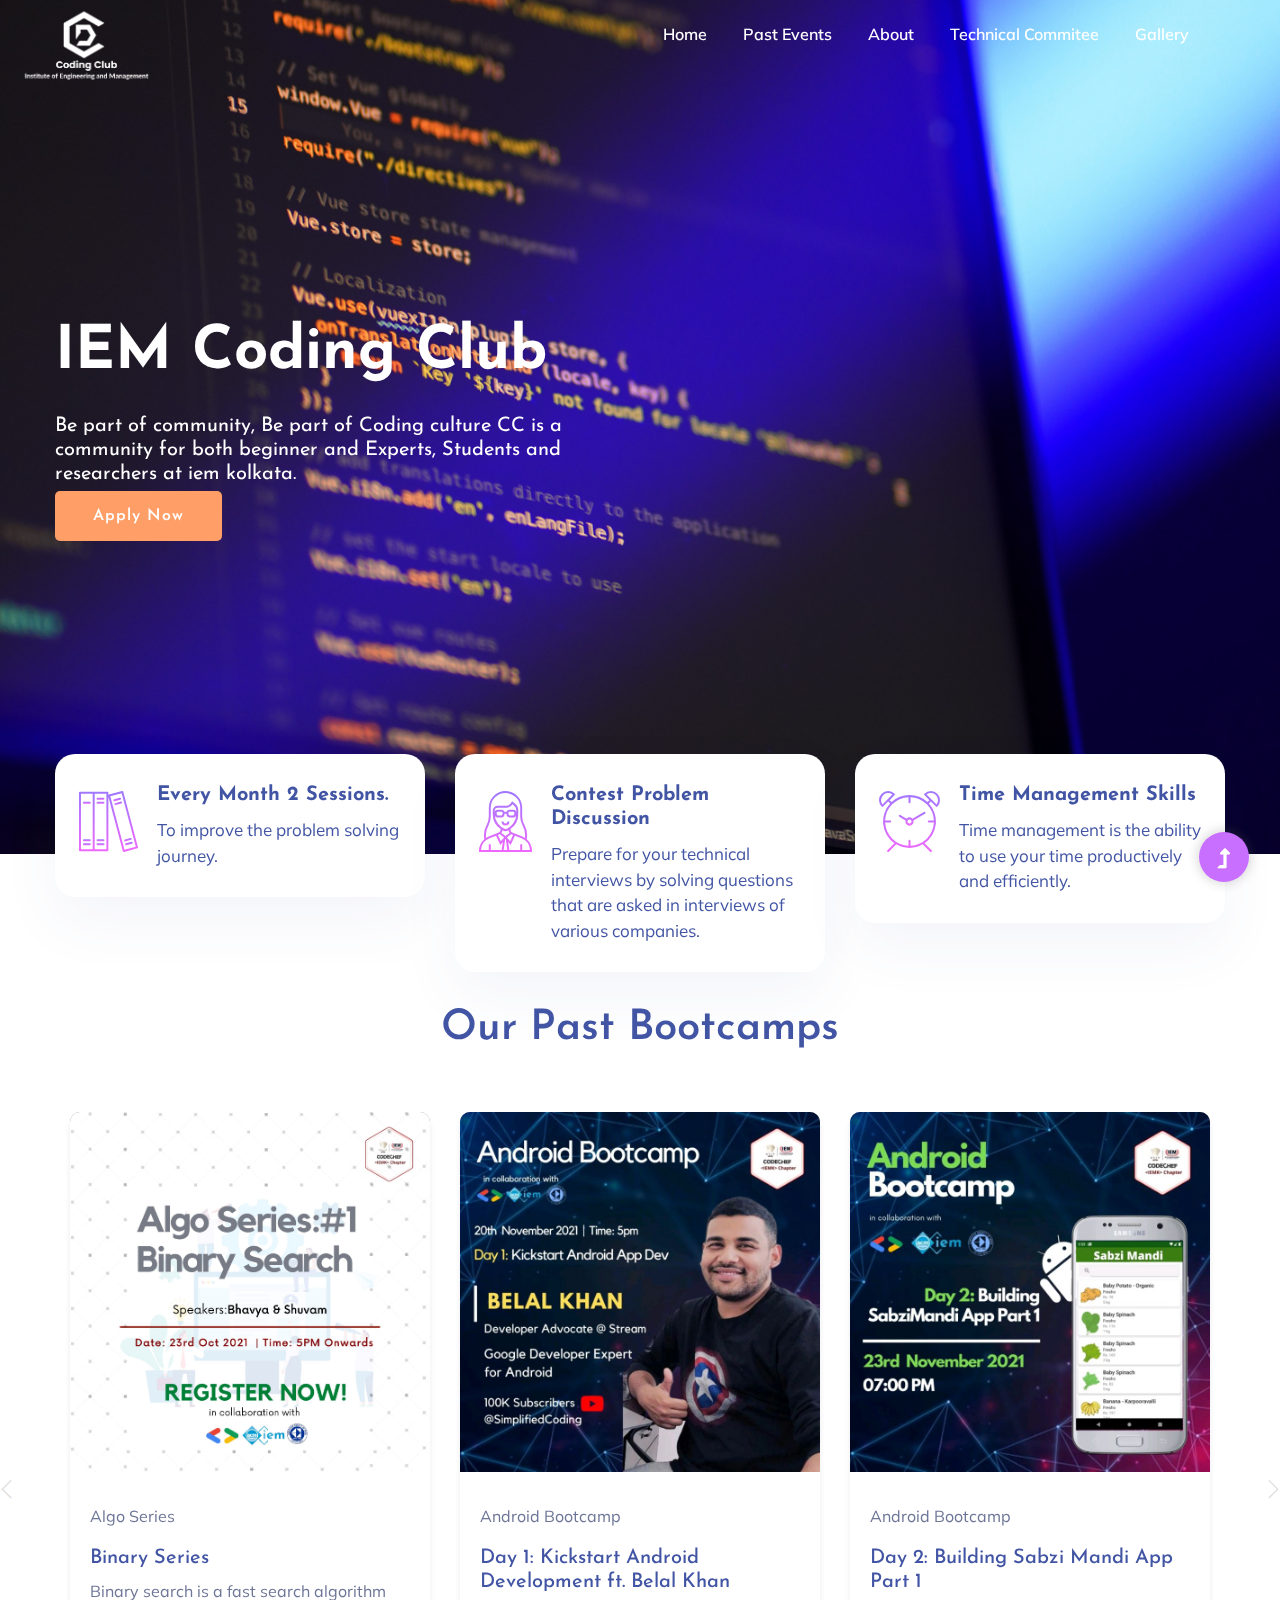
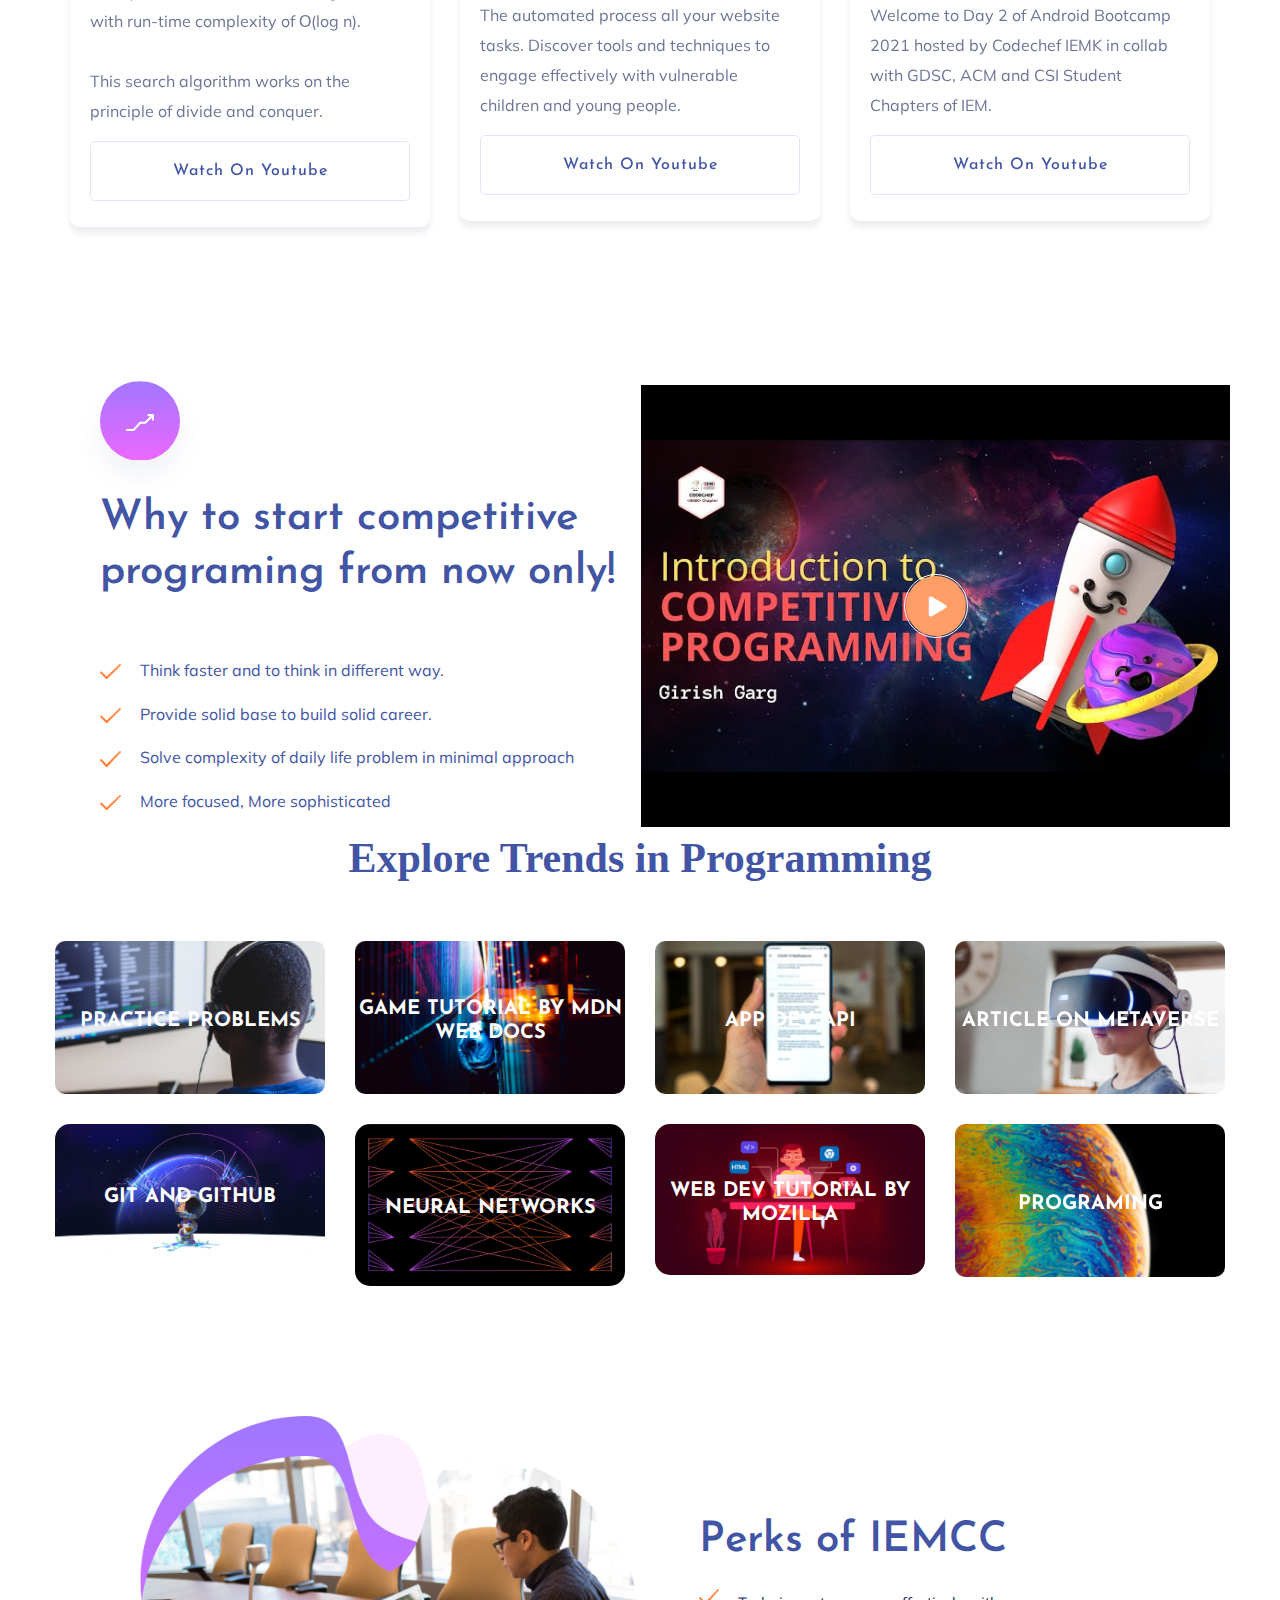
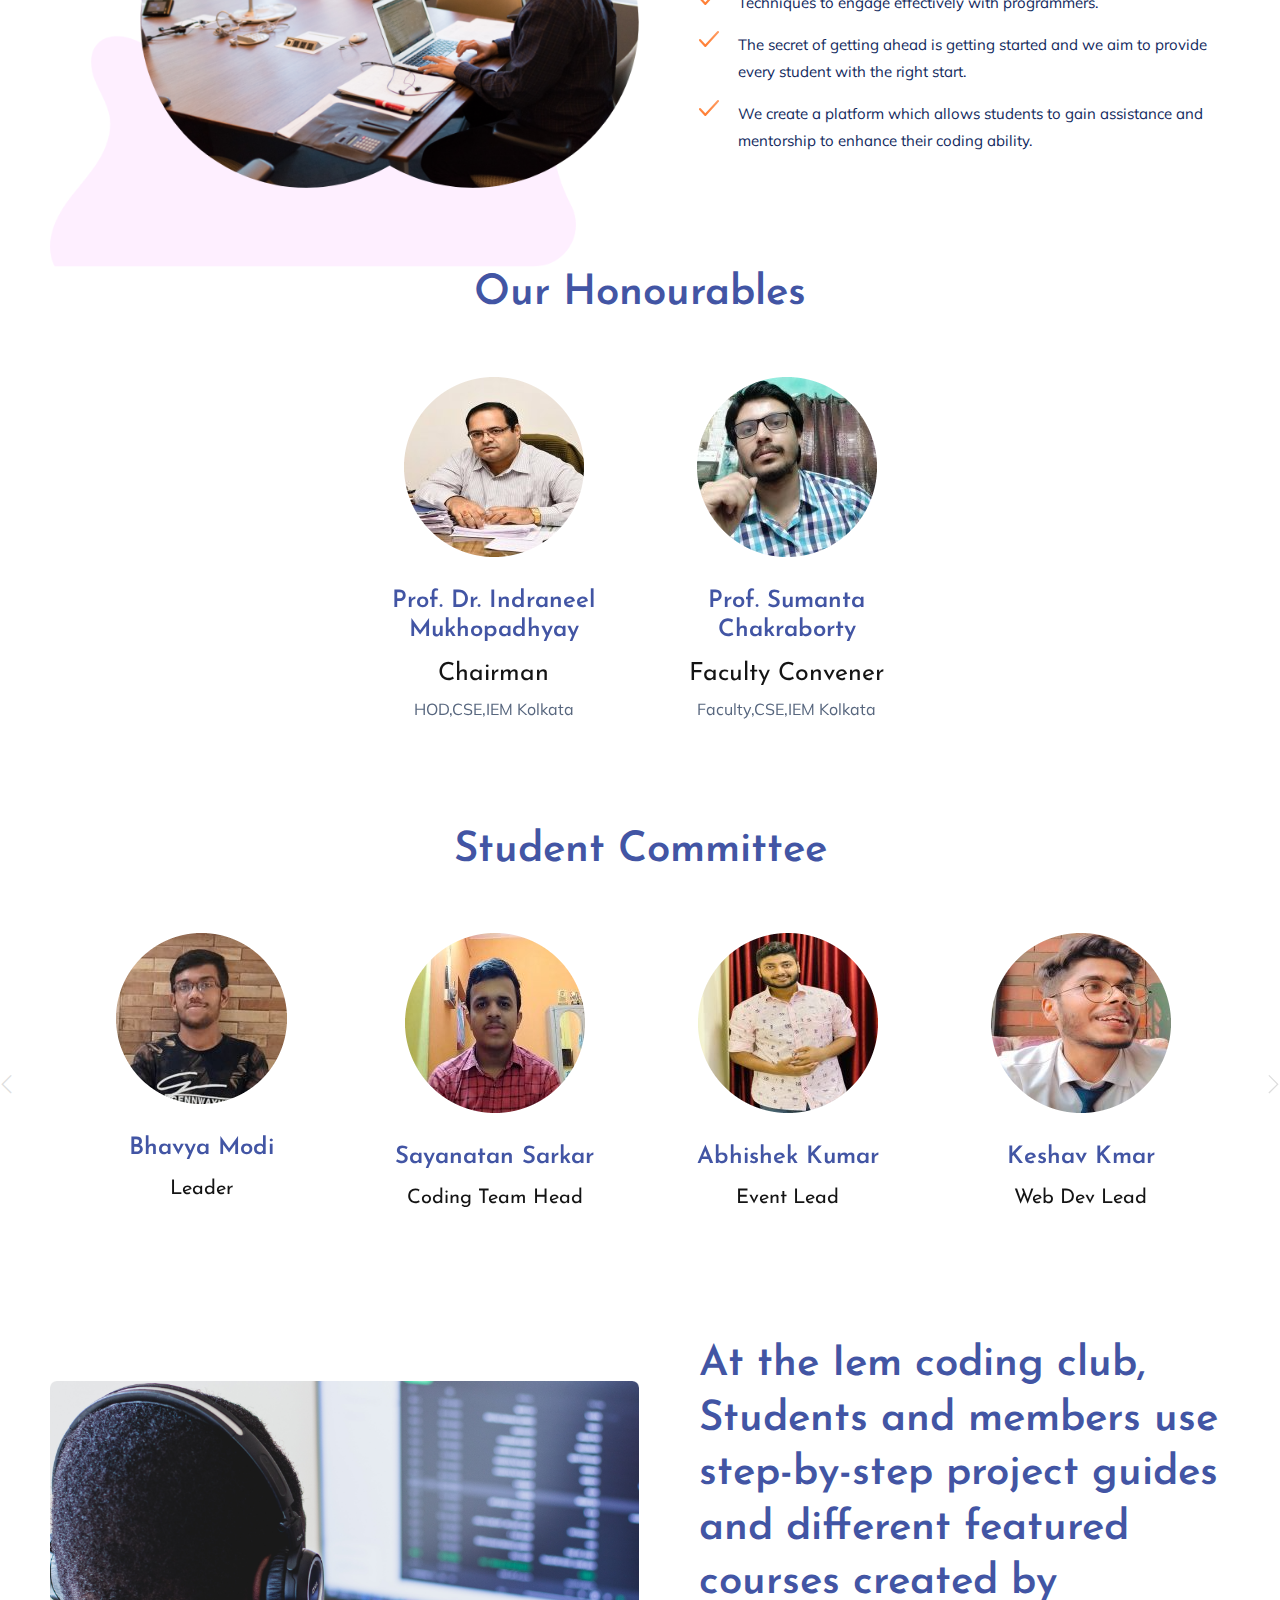
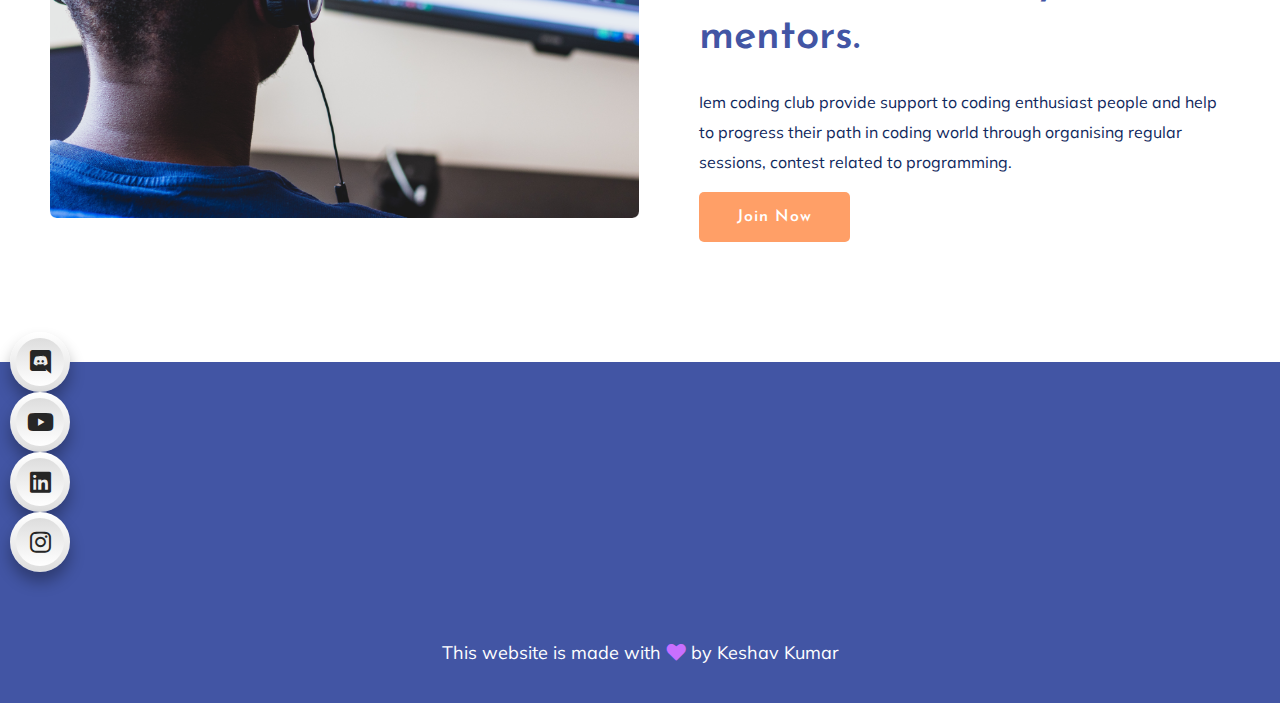
==== index.html @ 68f6d4cf "Social Media Icons added" ====
<!doctype html>
<html class="no-js" lang="zxx">

<head>
    <meta charset="utf-8">
    <meta http-equiv="x-ua-compatible" content="ie=edge">
    <title>IEM | CODING CLUB</title>
    <meta name="description" content="">
    <meta name="viewport" content="width=device-width, initial-scale=1">
    <link rel="manifest" href="site.webmanifest">
    <link rel="shortcut icon" type="image/x-icon" href="assets/img/favicon-32x32.png">

    <!-- CSS here -->
    <link rel="stylesheet" href="assets/css/bootstrap.min.css">
    <link rel="stylesheet" href="assets/css/owl.carousel.min.css">
    <link rel="stylesheet" href="assets/css/slicknav.css">
    <link rel="stylesheet" href="assets/css/flaticon.css">
    <link rel="stylesheet" href="assets/css/progressbar_barfiller.css">
    <link rel="stylesheet" href="assets/css/gijgo.css">
    <link rel="stylesheet" href="assets/css/animate.min.css">
    <link rel="stylesheet" href="assets/css/animated-headline.css">
    <link rel="stylesheet" href="assets/css/magnific-popup.css">
    <link rel="stylesheet" href="assets/css/fontawesome-all.min.css">
    <link rel="stylesheet" href="assets/css/themify-icons.css">
    <link rel="stylesheet" href="assets/css/slick.css">
    <link rel="stylesheet" href="assets/css/nice-select.css">
    <link rel="stylesheet" href="assets/css/style.css">
    <link rel="preconnect" href="https://fonts.googleapis.com">
    <link rel="preconnect" href="https://fonts.gstatic.com" crossorigin>
    <link href="https://fonts.googleapis.com/css2?family=Bungee+Spice&family=Nabla&family=Roboto:wght@300&display=swap" rel="stylesheet">
    <link rel="preconnect" href="https://fonts.googleapis.com">
<link rel="preconnect" href="https://fonts.gstatic.com" crossorigin>
<link rel="preconnect" href="https://fonts.googleapis.com">
<link rel="preconnect" href="https://fonts.gstatic.com" crossorigin>
<link href="https://fonts.googleapis.com/css2?family=Bungee+Spice&family=Nabla&family=Oswald&family=Roboto:wght@300&display=swap" rel="stylesheet">
</head>

<body>
    <!-- ? Preloader Start -->
    <div id="preloader-active">
        <div class="preloader d-flex align-items-center justify-content-center">
            <div class="preloader-inner position-relative">
                <div class="preloader-circle"></div>
                <div class="preloader-img pere-text">
                    <img src="assets/img/logo/loder.png" alt="">
                </div>
            </div>
        </div>
    </div>
    <!-- Preloader Start -->
    <header>
        <!-- Header Start -->
        <div class="header-area header-transparent" style="    box-shadow: inherit;">
            <div class="main-header ">
                <div class="header-bottom">
                    <div class="container-fluid">
                        <div class="row align-items-center" style="margin-top: -17px;">
                            <!-- Logo -->
                            <div class="col-xl-2 col-lg-2">
                                <div class="logo">
                                    <a href="index.html"><img src="assets/img/logo/logo.png" alt=""
                                            style="height: 97px;width:138px;    margin-bottom: -27px;margin-left: -30px;"></a>
                                </div>
                            </div>
                            <div class="col-xl-10 col-lg-10">
                                <div class="menu-wrapper d-flex align-items-center justify-content-end">
                                    <!-- Main-menu -->
                                    <div class="main-menu d-none d-lg-block">
                                        <nav>
                                            <ul id="navigation">
                                                <li class="active"><a href="index.html">Home</a></li>
                                                <li><a href="courses.html">Past Events</a></li>
                                                <li><a href="about.html">About</a></li>
                                                <!-- <li><a href="#">Blog</a>
                                                    <ul class="submenu">
                                                        <li><a href="blog.html">Blog</a></li>
                                                        <li><a href="blog_details.html">Blog Details</a></li>
                                                        <li><a href="elements.html">Element</a></li>
                                                    </ul>
                                                </li> -->
                                                <li><a href="technical.html">Technical Commitee</a></li>
                                                <!-- <li><a href="advisory.html">Advisory Commitee</a></li> -->
                                                <li><a href="gallery.html">Gallery</a></li>
                                                <!-- Button -->
                                                <!-- <li class="button-header margin-left "><a href="#" class="btn">Join</a></li>
                                                <li class="button-header"><a href="login.html" class="btn btn3">Log in</a></li> -->
                                            </ul>
                                        </nav>
                                    </div>
                                </div>
                            </div>
                            <!-- Mobile Menu -->
                            <div class="col-12">
                                <div class="mobile_menu d-block d-lg-none"></div>
                            </div>
                        </div>
                    </div>
                </div>
            </div>
        </div>
        <!-- Header End -->
    </header>
    <main>
        <!--? slider Area Start-->
        <section class="slider-area ">
            <div class="slider-active">
                <!-- Single Slider -->
                <div class="single-slider slider-height d-flex align-items-center">
                    <div class="container">
                        <div class="row">
                            <div class="col-xl-6 col-lg-7 col-md-12">
                                <div class="hero__caption">
                                    <h1 data-animation="fadeInLeft" data-delay="0.2s">IEM Coding Club</h1>
                                    <h2 data-animation="fadeInLeft" data-delay="0.4s" style="color: #fff; 
                                   " >Be part of community, Be part of
                                        Coding culture

                                        CC is a community for both beginner and Experts, Students and researchers at iem
                                        kolkata.
                                    </h2>
                                    <a href="https://forms.gle/X5nQVq4byyu9bVFz7" target="_blank" class="btn hero-btn"
                                        data-animation="fadeInLeft" data-delay="0.7s">Apply Now</a>
                                    <!-- <a href="#" class="btn hero-btn" data-animation="fadeInLeft" data-delay="0.7s">Become A Member</a> -->
                                </div>
                            </div>
                        </div>
                    </div>
                </div>
            </div>
        </section>
        <!-- ? services-area -->
        <div class="services-area">
            <div class="container">
                <div class="row justify-content-sm-center">
                    <div class="col-lg-4 col-md-6 col-sm-8">
                        <div class="single-services mb-30">
                            <div class="features-icon">
                                <img src="assets/img/icon/icon1.svg" alt="">
                            </div>
                            <div class="features-caption">
                                <h3>Every Month 2 Sessions. </h3>
                                <p>To improve the problem solving journey.</p>
                            </div>
                        </div>
                    </div>
                    <div class="col-lg-4 col-md-6 col-sm-8">
                        <div class="single-services mb-30">
                            <div class="features-icon">
                                <img src="assets/img/icon/icon2.svg" alt="">
                            </div>
                            <div class="features-caption">
                                <h3>Contest Problem Discussion</h3>
                                <p>Prepare for your technical interviews by solving questions that are asked in
                                    interviews of various companies.</p>
                            </div>
                        </div>
                    </div>
                    <div class="col-lg-4 col-md-6 col-sm-8">
                        <div class="single-services mb-30">
                            <div class="features-icon">
                                <img src="assets/img/icon/icon3.svg" alt="">
                            </div>
                            <div class="features-caption">
                                <h3>Time Management Skills</h3>
                                <p>Time management is the ability to use your time productively and efficiently.</p>
                            </div>
                        </div>
                    </div>
                </div>
            </div>
        </div>
        <!-- Courses area start -->
        <div class="courses-area section-padding40 fix">
            <div class="container">
                <div class="row justify-content-center">
                    <div class="col-xl-7 col-lg-8">
                        <div class="section-tittle text-center mb-55">
                            <h2>Our Past Bootcamps </h2>
                        </div>
                    </div>
                </div>
                <div class="courses-actives">
                    <!-- Single -->
                    <div class="properties pb-20">
                        <div class="properties__card">
                            <div class="properties__img overlay1">
                                <a href="#"><img src="assets/img/Events/algo_series.jpeg" alt=""></a>
                            </div>
                            <div class="properties__caption">
                                <p>Algo Series</p>
                                <h3><a href="#" target="_blank">Binary Series</a></h3>
                                <p>Binary search is a fast search algorithm with run-time complexity of Ο(log n).<br> <br>This search algorithm works on the principle of divide and conquer.

                                </p>

                                <a href="https://youtu.be/dYOkItV_ARM" class="border-btn border-btn2">Watch on
                                    Youtube</a>
                            </div>

                        </div>
                    </div>
                    <!-- Single -->
                    <!-- Single -->
                    <div class="properties pb-20">
                        <div class="properties__card">
                            <div class="properties__img overlay1">
                                <a href="#"><img src="assets/img/Events/day_1.jpg" alt=""></a>
                            </div>
                            <div class="properties__caption">
                                <p>Android Bootcamp</p>
                                <h3><a href="">Day 1: Kickstart Android Development ft. Belal Khan </a></h3>
                                <p>The automated process all your website tasks. Discover tools and techniques to engage
                                    effectively with vulnerable children and young people.
                                </p>

                                <a href="https://youtu.be/ncp1Ov2GCYY" target="_blank"
                                    class="border-btn border-btn2">Watch On
                                    Youtube</a>
                            </div>
                        </div>
                    </div>
                    <!-- Single -->
                    <!-- Single -->
                    <div class="properties pb-20">
                        <div class="properties__card">
                            <div class="properties__img overlay1">
                                <a href="#"><img src="assets/img/Events/day_2.jpg" alt=""></a>
                            </div>
                            <div class="properties__caption">
                                <p>Android Bootcamp</p>
                                <h3><a href="#">Day 2: Building Sabzi Mandi App Part 1 </a></h3>
                                <p>Welcome to Day 2 of Android Bootcamp 2021 hosted by Codechef IEMK in collab with GDSC, ACM and CSI Student Chapters of IEM.

                                    

                                </p>

                                <a href="https://www.youtube.com/watch?v=4cVe_IvqbXU" target="_blank"
                                    class="border-btn border-btn2">Watch On Youtube</a>
                            </div>

                        </div>
                    </div>
                    <!-- Single -->
                    <!-- Single -->
                    <div class="properties pb-20">
                        <div class="properties__card">
                            <div class="properties__img overlay1">
                                <a href="#"><img src="assets/img/Events/day_3.jpg" alt=""></a>
                            </div>
                            <div class="properties__caption">
                                <p>Android Bootcamp</p>
                                <h3><a href="#">Day 3: Building Sabzi Mandi App Part 2 </a></h3>
                                <p>

                                    On Day-3 We will be adding a RecyclerView to our SabziMandi app. Thereafter, we
                                    learn about MVVM architecture and implement it in the project.

                                </p>

                                <a href="https://www.youtube.com/watch?v=yC6lTv2Unj0" target="_blank"
                                    class="border-btn border-btn2">Watch On Youtube</a>
                            </div>

                        </div>
                    </div>
                    <div class="properties pb-20">
                        <div class="properties__card">
                            <div class="properties__img overlay1">
                                <a href="#"><img src="assets/img/Events/day_4.jpg" alt=""></a>
                            </div>
                            <div class="properties__caption">
                                <p>Android Bootcamp</p>
                                <h3><a href="#">Day 4: Adding voice assistant to the app faster than a pizza is
                                        delivered </a></h3>

                                <p> The session was hosted by Girish Garg where he
                                    demonstrated us on how to add voice assistant to the Sabzi Mandi App faster than a
                                    pizza can be delivered.

                                </p>

                                <a href="https://www.youtube.com/watch?v=Smlq15KSKtc" target="_blank"
                                    class="border-btn border-btn2">Watch On Youtube</a>
                            </div>

                        </div>
                    </div>
                    <div class="properties pb-20">
                        <div class="properties__card">
                            <div class="properties__img overlay1">
                                <a href="#"><img src="assets/img/Events/day_5.jpg" alt=""></a>
                            </div>
                            <div class="properties__caption">
                                <p>Android Bootcamp</p>
                                <h3><a href="#">Day 5: Introduction to Flutter ft. Aditya Thakur</a></h3>

                                <p>On this very final day (Day 5) of the week-long bootcamp, we were pleased to have
                                    among us Mr. Aditya Thakur, who is a 𝗙𝗹𝘂𝘁𝘁𝗲𝗿 𝗗𝗲𝘃𝗲𝗹𝗼𝗽𝗲𝗿 with the
                                    experience in building Cross-Platform Applications.

                                </p>

                                <a href="https://www.youtube.com/watch?v=K9iMrwOu5HI" target="_blank"
                                    class="border-btn border-btn2">Watch On Youtube</a>
                            </div>

                        </div>
                    </div>

                    <div class="properties pb-20">
                        <div class="properties__card">
                            <div class="properties__img overlay1">
                                <a href="#"><img src="assets/img/Events/guide_to_placement.jpeg" alt=""></a>
                            </div>
                            <div class="properties__caption">
                                <p>Placement Boost</p>
                                <h3><a href="#">Guide to Placements EP:01 | Soumik Nandi, SDE @ Amazon</a></h3>

                                <p>Witness our very own senior, Soumik Nandi, Amazon SDE, IEM alumni 2021, provide you
                                    guidance regarding your placements.

                                </p>

                                <a href="https://www.youtube.com/watch?v=660J3_1bCfI&list=PLfU7TGsEr7Jmw4MBrGw6RA5FZRq1U3vMq"
                                    target="_blank" class="border-btn border-btn2">Watch On Youtube</a>
                            </div>

                        </div>
                    </div>

                    <div class="properties pb-20">
                        <div class="properties__card">
                            <div class="properties__img overlay1">
                                <a href="#"><img src="assets/img/Events/ds_series.jpg" alt=""></a>
                            </div>
                            <div class="properties__caption">
                                <p>Data Structure</p>
                                <h3><a href="#">DS Series #1: LINKED LIST</a></h3>

                                <p>CodeChef IEMK presents to you the first session on Introduction to Linked Lists by
                                    Sayantan Sarkar which was hosted on 13th of November,2021 .

                                </p>

                                <a href="https://www.youtube.com/watch?v=1O6ceeD7yWA&list=PLfU7TGsEr7JlOweGrgkRk1KKhDuz8FHLJ"
                                    target="_blank" class="border-btn border-btn2">Watch On Youtube</a>
                            </div>

                        </div>
                    </div>
                    <!-- Single -->
                </div>
            </div>
        </div>
        <!-- Courses area End -->
        <!--? About Area-1 Start -->
        <section class="about-area1 fix pt-10">
            <div class="support-wrapper align-items-center">
                <div class="left-content1">
                    <div class="about-icon">
                        <img src="assets/img/icon/about.svg" alt="">
                    </div>
                    <!-- section tittle -->
                    <div class="section-tittle section-tittle2 mb-55">
                        <div class="front-text">
                            <h2 class="">Why to start competitive programing from now only! </p>
                        </div>
                    </div>
                    <div class="single-features">
                        <div class="features-icon">
                            <img src="assets/img/icon/right-icon.svg" alt="">
                        </div>
                        <div class="features-caption">
                            <p>Think faster and to think in different way. </p>
                        </div>
                    </div>
                    <div class="single-features">
                        <div class="features-icon">
                            <img src="assets/img/icon/right-icon.svg" alt="">
                        </div>
                        <div class="features-caption">
                            <p> Provide solid base to build solid career. </p>
                        </div>
                    </div>

                    <div class="single-features">
                        <div class="features-icon">
                            <img src="assets/img/icon/right-icon.svg" alt="">
                        </div>
                        <div class="features-caption">
                            <p>Solve complexity of daily life problem in minimal approach</p>
                        </div>
                    </div>
                    
                    <div class="single-features">
                        <div class="features-icon">
                            <img src="assets/img/icon/right-icon.svg" alt="">
                        </div>
                        <div class="features-caption">
                            <p>More focused, More sophisticated</p>
                        </div>
                    </div>
                </div>
                <div class="right-content1">
                    <!-- img -->
                    <div class="right-img">
                        <img src="assets/img/gallery/thumbnail.jpg" alt="">

                        <div class="video-icon" >
                            <a class="popup-video btn-icon" href="https://www.youtube.com/watch?v=zaAjKPbQ2k0"><i class="fas fa-play"></i></a>
                        </div>
                    </div>
                </div>
            </div>
        </section>
        <!-- About Area End -->
        <!--? top subjects Area Start -->
        <div class="topic-area section-padding40">
            <div class="container">
                <div class="row justify-content-center">
                    <div class="col-xl-7 col-lg-8">
                        <div class="section-tittle text-center mb-55">
                            <h2 style="font-family: 'Rubik Dirt', cursive;">Explore Trends in Programming </h2>
                        </div>
                    </div>
                </div>
                <div class="row">
                    <div class="col-lg-3 col-md-4 col-sm-6">
                        <div class="single-topic text-center mb-30">
                            <div class="topic-img">
                                <img src="assets/img/gallery/topic1.png" alt="">
                                <div class="topic-content-box">
                                    <div class="topic-content">
                                        <h3><a href="https://www.codechef.com/practice">Practice Problems</a></h3>
                                    </div>
                                </div>
                            </div>
                        </div>
                    </div>
                    <div class="col-lg-3 col-md-4 col-sm-6">
                        <div class="single-topic text-center mb-30">
                            <div class="topic-img">
                                <img src="assets/img/gallery/topic2.png" alt="">
                                <div class="topic-content-box">
                                    <div class="topic-content">
                                        <h3><a href="https://developer.mozilla.org/en-US/docs/Games/Tutorials">Game
                                                Tutorial by Mdn Web Docs</a></h3>
                                    </div>
                                </div>
                            </div>
                        </div>
                    </div>
                    <div class="col-lg-3 col-md-4 col-sm-6">
                        <div class="single-topic text-center mb-30">
                            <div class="topic-img">
                                <img src="assets/img/gallery/topic3.png" alt="">
                                <div class="topic-content-box">
                                    <div class="topic-content">
                                        <h3><a href="https://developer.android.com">App Dev Api</a></h3>
                                    </div>
                                </div>
                            </div>
                        </div>
                    </div>
                    <div class="col-lg-3 col-md-4 col-sm-6">
                        <div class="single-topic text-center mb-30">
                            <div class="topic-img">
                                <img src="assets/img/gallery/topic4.png" alt="">
                                <div class="topic-content-box">
                                    <div class="topic-content">
                                        <h3><a
                                                href="https://www.pewresearch.org/internet/2022/06/30/the-metaverse-in-2040/#:~:text=The%20most-common%20definitions%20of,be%20a%20hybrid%20of%20these.">Article
                                                on Metaverse</a></h3>
                                    </div>
                                </div>
                            </div>
                        </div>
                    </div>
                    <div class="col-lg-3 col-md-4 col-sm-6">
                        <div class="single-topic text-center mb-30">
                            <div class="topic-img">
                                <img src="assets/img/gallery/github.png" alt="" style="border-radius: 15px;">
                                <div class="topic-content-box">
                                    <div class="topic-content">
                                        <h3><a href="https://learngitbranching.js.org">Git and Github</a></h3>
                                    </div>
                                </div>
                            </div>
                        </div>
                    </div>
                    <div class="col-lg-3 col-md-4 col-sm-6">
                        <div class="single-topic text-center mb-30">
                            <div class="topic-img">
                                <img src="assets/img/gallery/deeplearning.jpg" alt="" style="border-radius: 15px;">
                                <div class="topic-content-box">
                                    <div class="topic-content">
                                        <h3><a
                                                href="https://docs.h2o.ai/h2o/latest-stable/h2o-docs/data-science/deep-learning.html">Neural
                                                Networks</a></h3>
                                    </div>
                                </div>
                            </div>
                        </div>
                    </div>
                    <div class="col-lg-3 col-md-4 col-sm-6">
                        <div class="single-topic text-center mb-30">
                            <div class="topic-img">
                                <img src="assets/img/gallery/webdev.jpg" alt="" style="border-radius:15px ;">
                                <div class="topic-content-box">
                                    <div class="topic-content">
                                        <h3><a href="https://developer.mozilla.org/en-US/docs/Learn">Web Dev Tutorial by
                                                Mozilla</a></h3>
                                    </div>
                                </div>
                            </div>
                        </div>
                    </div>
                    <div class="col-lg-3 col-md-4 col-sm-6">
                        <div class="single-topic text-center mb-30">
                            <div class="topic-img">
                                <img src="assets/img/gallery/topic8.png" alt="">
                                <div class="topic-content-box">
                                    <div class="topic-content">
                                        <h3><a href="https://www.geeksforgeeks.org/data-structures/">Programing</a></h3>
                                    </div>
                                </div>
                            </div>
                        </div>
                    </div>
                </div>

            </div>
        </div>
        <!-- top subjects End -->
        <!--? About Area-3 Start -->
       <section class="about-area3 fix">
            <div class="support-wrapper align-items-center">
                <div class="right-content3">
                    <!-- img -->
                    <div class="right-img">
                        <img src="assets/img/gallery/about3.png" alt="">
                    </div>
                </div>
                <div class="left-content3">
                    <!-- section tittle -->
                    <div class="section-tittle section-tittle2 mb-20">
                        <div class="front-text">
                            <h2 class="">Perks of IEMCC</h2>
                        </div>
                    </div>
                    <div class="single-features">
                        <div class="features-icon">
                            <img src="assets/img/icon/right-icon.svg" alt="">
                        </div>
                        <div class="features-caption">
                            <p>Techniques to engage effectively with programmers.</p>
                        </div>
                    </div>
                    <div class="single-features">
                        <div class="features-icon">
                            <img src="assets/img/icon/right-icon.svg" alt="">
                        </div>
                        <div class="features-caption">
                            <p>The secret of getting ahead is getting started and we aim to provide every student with the right start.</p>
                        </div>
                    </div>
                    <div class="single-features">
                        <div class="features-icon">
                            <img src="assets/img/icon/right-icon.svg" alt="">
                        </div>
                        <div class="features-caption">
                            <p>We create a platform which allows students to gain assistance and mentorship to enhance their coding ability. </p>
                        </div>
                    </div>
                </div>
            </div>
        </section>
        <section class="team-area section-padding40 fix">
            <div class="container">
                <div class="row justify-content-center">
                    <div class="col-xl-7 col-lg-8">
                        <div class="section-tittle text-center mb-55">
                            <h2> Our Honourables</h2>
                        </div>
                    </div>
                </div>
                <div class="team-active">
                    <div class="single-cat text-center">
                        <div class="cat-icon">
                            <img src="assets/img/Honourables/indranilSir.png" alt="">
                        </div>
                        <div class="cat-cap">
                            <h5><a href="services.html">Prof. Dr. Indraneel Mukhopadhyay</a></h5>
                            <h1 style="color: #141414;">Chairman</h1>
                            <p>HOD,CSE,IEM Kolkata</p>
                        </div>
                    </div>  <div class="single-cat text-center">
                        <div class="cat-icon">
                            <img src="assets/img/Technical Commitee/Sumanta_Sir.png" alt="">
                        </div>
                        <div class="cat-cap">
                            <h5><a href="services.html">Prof. Sumanta Chakraborty</a></h5>
                            <h1 style="color: #141414;">Faculty Convener</h1>
                            <p>Faculty,CSE,IEM Kolkata</p>
                        </div>
                    </div>
                </div>
                </div>
                </section>
        <!-- About Area End -->
        <!--? Team -->
        <section class="team-area section-padding40 fix">
            <div class="container">
                <div class="row justify-content-center">
                    <div class="col-xl-7 col-lg-8">
                        <div class="section-tittle text-center mb-55">
                            <h2>Student Committee</h2>
                        </div>
                    </div>
                </div>
                <div class="team-active">
                    <div class="single-cat text-center">
                        <div class="cat-icon">
                            <img src="assets/img/Members/bhavya_modi.png" alt="">
                        </div>
                        <div class="cat-cap">
                            <h5><a href="services.html">Bhavya Modi</a></h5>
                            <h2 style="color: #141414;">Leader</h2>
                        </div>
                    </div>
                    <div class="single-cat text-center">
                        <div class="cat-icon">
                            <img src="assets/img/Members/Sayantan.png" alt="">
                        </div>
                        <div class="cat-cap">
                            <h5><a href="services.html">Sayanatan Sarkar</a></h5>
                            <h2 style="color: #141414;">Coding Team Head</h2>
                        </div>
                    </div>
                    <div class="single-cat text-center">
                        <div class="cat-icon">
                            <img src="assets/img/Members/abhishek.png" alt="">
                        </div>
                        <div class="cat-cap">
                            <h5><a href="services.html">Abhishek Kumar</a></h5>
                            <h2 style="color: #141414;">Event Lead</h2>
                        </div>
                    </div>
                    <div class="single-cat text-center">
                        <div class="cat-icon">
                            <img src="assets/img/Members/keshav.png" alt="">
                        </div>
                        <div class="cat-cap">
                            <h5><a href="services.html">Keshav Kmar</a></h5>
                            <h2 style="color: #141414;">Web Dev Lead</h2>
                        </div>
                    </div>
                    <div class="single-cat text-center">
                        <div class="cat-icon">
                            <img src="assets/img/Members/Amit.png" alt="">
                        </div>
                        <div class="cat-cap">
                            <h5><a href="services.html">Amit Kumar</a></h5>
                            <h2 style="color: #141414;">Graphics Lead</h2>
                        </div>
                    </div>
                    
                    <div class="single-cat text-center">
                        <div class="cat-icon">
                            <img src="assets/img/Members/anwesha.png" alt="">
                        </div>
                        <div class="cat-cap">
                            <h5><a href="services.html">Anwesha Dutta</a></h5>
                            <h2 style="color: #141414;">Graphics Co-Lead</h2>
                        </div>
                    </div>
                    <div class="single-cat text-center">
                        <div class="cat-icon">
                            <img src="assets/img/Members/manisha.png" alt="">
                        </div>
                        <div class="cat-cap">
                            <h5><a href="services.html">Manisha Gupta</a></h5>
                            <h2 style="color: #141414;">Event Team Head</h2>
                        </div>
                    </div>
                    <div class="single-cat text-center">
                        <div class="cat-icon">
                            <img src="assets/img/Members/debayudh.png" alt="">
                        </div>
                        <div class="cat-cap">
                            <h5><a href="services.html">Debayudh Mitra</a></h5>
                            <h2 style="color: #141414;">Machine Learning Lead</h2>
                        </div>
                    </div>
                    <div class="single-cat text-center">
                        <div class="cat-icon">
                            <img src="assets/img/Members/harsha.png" alt="">
                        </div>
                        <div class="cat-cap">
                            <h5><a href="services.html">Harsha Gupta</a></h5>
                            <h2 style="color: #141414;">Competetive Programming Lead</h2>
                        </div>
                    </div>  
                    
                    <div class="single-cat text-center">
                        <div class="cat-icon">
                            <img src="assets/img/Members/bidisha.png" alt="">
                        </div>
                        <div class="cat-cap">
                            <h5><a href="services.html">Bidisha Chowdhary</a></h5>
                            <h2 style="color: #141414;">Competetive Programming Co-Lead</h2>
                        </div>
                    </div>

                    <div class="single-cat text-center">
                        <div class="cat-icon">
                            <img src="assets/img/Members/suswan.png" alt="">
                        </div>
                        <div class="cat-cap">
                            <h5><a href="services.html">Suswan Biswas</a></h5>
                            <h2 style="color: #141414;">App Dev Lead</h2>
                        </div>
                    </div>

                    <div class="single-cat text-center">
                        <div class="cat-icon">
                            <img src="assets/img/Members/deena.png" alt="">
                        </div>
                        <div class="cat-cap">
                            <h5><a href="services.html">Deena Wilson</a></h5>
                            <h2 style="color: #141414;">Event Management Co-Lead</h2>
                        </div>
                    </div>   <div class="single-cat text-center">
                        <div class="cat-icon">
                            <img src="assets/img/Members/mudit_colead.png" alt="">
                        </div>
                        <div class="cat-cap">
                            <h5><a href="services.html">Mudit Anandn</a></h5>
                            <h2 style="color: #141414;">Wev Dev Co-Lead</h2>
                        </div>
                    </div> 
                    
                    <div class="single-cat text-center">
                        <div class="cat-icon">
                            <img src="assets/img/Members/aarav.png" alt="">
                        </div>
                        <div class="cat-cap">
                            <h5><a href="services.html">Arnav</a></h5>
                            <h2 style="color: #141414;">Cinematography Lead</h2>
                        </div>
                    </div>
                    <div class="single-cat text-center">
                        <div class="cat-icon">
                            <img src="assets/img/Members/ranjan.png" alt="">
                        </div>
                        <div class="cat-cap">
                            <h5><a href="services.html">Ranjan Kumar</a></h5>
                            <h2 style="color: #141414;">Content Lead,IEMCC</h2>
                        </div>
                    </div>
                        <div class="single-cat text-center">
                        <div class="cat-icon">
                            <img src="assets/img/Members/tanya.png" alt="">
                        </div>
                        <div class="cat-cap">
                            <h5><a href="services.html">Tanya Burnwal</a></h5>
                            <h2 style="color: #141414;">Content Co-Lead</h2>
                        </div>
                    </div>

                    <div class="single-cat text-center">
                        <div class="cat-icon">
                            <img src="assets/img/Members/prakash.png" alt="">
                        </div>
                        <div class="cat-cap">
                            <h5><a href="services.html">Prakash Tomar</a></h5>
                            <h2 style="color: #141414;">Machine Learning Co-Lead</h2>
                        </div>
                    </div>
                    <div class="single-cat text-center">
                        <div class="cat-icon">
                            <img src="assets/img/Members/prajak.png" alt="">
                        </div>
                        <div class="cat-cap">
                            <h5><a href="services.html">Prajak Sen</a></h5>
                            <h2 style="color: #141414;">Blockchain Lead</h2>
                        </div>
                    </div>
                     <div class="single-cat text-center">
                        <div class="cat-icon">
                            <img src="assets/img/Members/raihan.png" alt="">
                        </div>
                        <div class="cat-cap">
                            <h5><a href="services.html">raihan Khan</a></h5>
                            <h2 style="color: #141414;">Blockchain Co-Lead</h2>
                        </div>
                    </div>
                </div>
            </div>
        </section>
        <!-- Services End -->
        <!--? About Area-2 Start -->
        <section class="about-area2 fix pb-padding">
            <div class="support-wrapper align-items-center">
                <div class="right-content2">
                    <!-- img -->
                    <div class="right-img">
                        <img src="assets/img/gallery/about2.png" alt="">
                    </div>
                </div>
                <div class="left-content2">
                    <!-- section tittle -->
                    <div class="section-tittle section-tittle2 mb-20">
                        <div class="front-text">
                            <h2 class="">At the Iem coding club, Students and members use step-by-step project guides
                                and different featured courses created by mentors. </h2>
                            <p>Iem coding club provide support to coding enthusiast people and help to progress their
                                path in coding world through organising regular sessions, contest related to
                                programming.</p>
                            <a href="https://forms.gle/X5nQVq4byyu9bVFz7" class="btn">Join now</a>
                        </div>
                    </div>
                </div>
            </div>
           
        </section>
       
        <!-- About Area End -->
    </main>
   
    <footer>
        <div class="footer-wrappper footer-bg">

            <ul>
            
                <li class="sociallist"><a class="social" href="https://discord.com/invite/djuKbPAAP7"><i class="fab fa-discord" aria-hidden="true"></i></a></li>
                <li class="sociallist"><a class="social" href="https://www.youtube.com/c/IEMCodingClub"><i class="fab fa-youtube" aria-hidden="true"></i></a></li>
                <li class="sociallist"><a class="social" href="https://www.linkedin.com/company/iemcc/"><i class="fab fa-linkedin" aria-hidden="true"></i></a></li>
                <li class="sociallist"><a  class ="social" href="https://www.instagram.com/iem_cc/"><i class="fab fa-instagram" aria-hidden="true"></i></a></li>
              </ul>
            <!-- Footer Start-->
         
            <!-- footer-bottom area -->
            <div class="footer-bottom-area">
                <div class="container">
                   
                    <div class="footer-border">
                        <div class="row d-flex align-items-center">
                            
                            <div class="col-xl-12 ">
                               
                                <div class="footer-copy-right text-center">
                                    
                                    <p>
                                        <!-- Link back to Colorlib can't be removed. Template is licensed under CC BY 3.0. -->
                                        
                                        This website is made with <i class="fa fa-heart" aria-hidden="true"></i> by <a
                                            href="https://github.com/potatooBot" target="_blank">Keshav Kumar</a>
                                        <!-- Link back to Colorlib can't be removed. Template is licensed under CC BY 3.0. -->
                                    </p>
                                </div>
                            </div>
                        </div>
                    </div>
                </div>

            </div>
            <!-- Footer End-->
        </div>
    </footer>
    <!-- Scroll Up -->
    <div id="back-top">
        <a title="Go to Top" href="#"> <i class="fas fa-level-up-alt"></i></a>
    </div>

    <!-- JS here -->
    <script src="./assets/js/vendor/modernizr-3.5.0.min.js"></script>
    <!-- Jquery, Popper, Bootstrap -->
    <script src="./assets/js/vendor/jquery-1.12.4.min.js"></script>
    <script src="./assets/js/popper.min.js"></script>
    <script src="./assets/js/bootstrap.min.js"></script>
    <!-- Jquery Mobile Menu -->
    <script src="./assets/js/jquery.slicknav.min.js"></script>

    <!-- Jquery Slick , Owl-Carousel Plugins -->
    <script src="./assets/js/owl.carousel.min.js"></script>
    <script src="./assets/js/slick.min.js"></script>
    <!-- One Page, Animated-HeadLin -->
    <script src="./assets/js/wow.min.js"></script>
    <script src="./assets/js/animated.headline.js"></script>
    <script src="./assets/js/jquery.magnific-popup.js"></script>

    <!-- Date Picker -->
    <script src="./assets/js/gijgo.min.js"></script>
    <!-- Nice-select, sticky -->
    <script src="./assets/js/jquery.nice-select.min.js"></script>
    <script src="./assets/js/jquery.sticky.js"></script>
    <!-- Progress -->
    <script src="./assets/js/jquery.barfiller.js"></script>

    <!-- counter , waypoint,Hover Direction -->
    <script src="./assets/js/jquery.counterup.min.js"></script>
    <script src="./assets/js/waypoints.min.js"></script>
    <script src="./assets/js/jquery.countdown.min.js"></script>
    <script src="./assets/js/hover-direction-snake.min.js"></script>

    <!-- contact js -->
    <script src="./assets/js/contact.js"></script>
    <script src="./assets/js/jquery.form.js"></script>
    <script src="./assets/js/jquery.validate.min.js"></script>
    <script src="./assets/js/mail-script.js"></script>
    <script src="./assets/js/jquery.ajaxchimp.min.js"></script>

    <!-- Jquery Plugins, main Jquery -->
    <script src="./assets/js/plugins.js"></script>
    <script src="./assets/js/main.js"></script>

</body>

</html>
---- assets/css/flaticon.css ----
/*
  	Flaticon icon font: Flaticon
  	Creation date: 02/06/2020 05:24
  	*/

@font-face {
  font-family: "Flaticon";
  src: url("../fonts/Flaticon.eot");
  src: url("../fonts/Flaticon.eot?#iefix") format("embedded-opentype"),
       url("../fonts/Flaticon.woff2") format("woff2"),
       url("../fonts/Flaticon.woff") format("woff"),
       url("../fonts/Flaticon.ttf") format("truetype"),
       url("../fonts/Flaticon.svg#Flaticon") format("svg");
  font-weight: normal;
  font-style: normal;
}

@media screen and (-webkit-min-device-pixel-ratio:0) {
  @font-face {
    font-family: "Flaticon";
    src: url("../fonts/Flaticon.svg#Flaticon") format("svg");
  }
}

[class^="flaticon-"]:before, [class*=" flaticon-"]:before,
[class^="flaticon-"]:after, [class*=" flaticon-"]:after {   
  font-family: Flaticon;
font-style: normal;
}

.flaticon-null:before { content: "\f100"; }
.flaticon-null-1:before { content: "\f101"; }
.flaticon-gear:before { content: "\f102"; }
.flaticon-think:before { content: "\f103"; }
---- assets/css/progressbar_barfiller.css ----
/* Custom Code skills */
.single-skill{
  display: flex;
}

.single-skill span {
	color: #79838b;
	font-size: 13px;
	font-weight: 300;
	letter-spacing: 0;
	margin-bottom: 14px;
	display: block;
}
.single-skill .bar-progress {
	width: 100%;
}
.single-skill .bar-title {
  width: 20%;
  margin-bottom: 19px;
}

.skills-content {
  padding-top: 200px;
  padding-left: 70px;
}

.skills-shape-bg {
  height: 651px;
  width: 868px;
  position: absolute;
  content: "";
  border: 2px solid #4d4d4d;
  left: 40%;
  top: 255px;
}

.skills-shape-bg::before {
  position: absolute;
  content: "";
  height: 465px;
  width: 300px;
  border: 2px solid #4d4d4d;
  left: -35%;
  top: 50%;
  transform: translateY(-50%);
  border-right: 0;
}



/* Default */
.barfiller {
	width: 100%;
	height: 10px;
	background: #f6f9fc;
  position: relative;
  border-radius: 5px;
}

.barfiller .fill {
  display: block;
  position: relative;
  width: 0px;
  height: 100%;
  background: #333;
  z-index: 1;
  border-radius: 5px;
}

.barfiller .tipWrap { display: none; }

.barfiller .tip {
  margin-top: -28px;
  padding: 2px 4px;
  font-size: 16px;
  color: #09cc7f;
  left: 0px;
  position: absolute;
  z-index: 2;
  background: transparent;
  font-weight: 800;
}

.barfiller .tip:after {
  border: solid;
  border-color: rgba(0,0,0,.8) transparent;
  border-width: 6px 6px 0 6px;
  content: "";
  display: block;
  position: absolute;
  left: 9px;
  top: 100%;
  z-index: 9;
  display: none;
  
}
---- assets/css/gijgo.css ----
.gj-button {
    background-color: #f5f5f5;
    border: 1px solid #ddd;
    color: #000;
    border-radius: 3px;
    padding: 6px 10px;
    cursor: pointer;
}

.gj-unselectable {
    -webkit-touch-callout: none;
    -webkit-user-select: none;
    -khtml-user-select: none;
    -moz-user-select: none;
    -ms-user-select: none;
    user-select: none;
}

.gj-row {
    display: -webkit-box;
    display: -ms-flexbox;
    display: flex;
    -ms-flex-wrap: wrap;
    flex-wrap: wrap;
}

.gj-margin-left-5 {
    margin-left: 5px;
}

.gj-margin-left-10 {
    margin-left: 10px;
}

.gj-width-full {
    width: 100%;
}

.gj-cursor-pointer {
    cursor: pointer;
}

.gj-text-align-center {
    text-align: center;
}

.gj-font-size-16 {
    font-size: 16px;
}

.gj-hidden {
    display: none;
}

/** Material Design */
.gj-button-md {
    background: 0 0;
    border: none;
    border-radius: 2px;
    color: rgba(0, 0, 0, 0.87);
    position: relative;
    height: 36px;
    margin: 0;
    min-width: 64px;
    padding: 0 16px;
    display: inline-block;
    font-family: "Roboto","Helvetica","Arial",sans-serif;
    font-size: 1rem;
    font-weight: 500;
    text-transform: uppercase;
    letter-spacing: 0;
    overflow: hidden;
    will-change: box-shadow;
    transition: box-shadow .2s cubic-bezier(.4,0,1,1),background-color .2s cubic-bezier(.4,0,.2,1),color .2s cubic-bezier(.4,0,.2,1);
    outline: none;
    cursor: pointer;
    text-decoration: none;
    text-align: center;
    line-height: 36px;
    vertical-align: middle;
    overflow: hidden;
    -webkit-user-select: none;
    -moz-user-select: none;
    -ms-user-select: none;
    user-select: none;
}

.gj-button-md:hover {
    background-color: rgba(158,158,158,.2);
}

.gj-button-md:disabled {
    color: rgba(0,0,0,.26);
    background: 0 0;
}

.gj-button-md .material-icons,
.gj-button-md .gj-icon {
    vertical-align: middle;
    /*font-size: 1.3rem;
    margin-right: 4px;*/
}

.gj-button-md.gj-button-md-icon {
    width: 24px;
    height: 31px;
    min-width: 24px;
    padding: 0px;
    display: table;
}

.gj-button-md.gj-button-md-icon .material-icons,
.gj-button-md.gj-button-md-icon .gj-icon {
    display: table-cell;
    margin-right: 0px;
    width: 24px;
    height: 24px;
}

.gj-button-md.active {
    background-color: rgba(158,158,158,.4);
}

.gj-button-md-group {
    position: relative;
    display: inline-block;
    vertical-align: middle;
}
.gj-textbox-md {
	/* border: none; */
	/* border-bottom: 1px solid rgba(0,0,0,.42); */
	display: block;
	font-family: "Helvetica","Arial",sans-serif;
	font-size: 16px;
	line-height: 16px;
	/* padding: 4px 0px; */
	margin: 0;
	/* width: 100%; */
	background: 0 0;
	/* text-align: ; */
	color: rgba(0,0,0,.87);
	padding-left: 44px;
	border: 1px solid #dca73a;
	/* padding: 15px 15px; */
	/* text-align: center; */
	width: 177px;
	height: 55px;
	border-radius: 5px;
}
.gj-textbox-md:focus,
.gj-textbox-md:active {
    /* border-bottom: 2px solid rgba(0,0,0,.42); */
    outline: none;
}

.gj-textbox-md::placeholder {
    color: #8e8e8e;
}

.gj-textbox-md:-ms-input-placeholder {
    color: #8e8e8e;
}

.gj-textbox-md::-ms-input-placeholder {
    color: #8e8e8e;
}

.gj-md-spacer-24 {
    min-width: 24px;
    width: 24px;
    display: inline-block;
}

.gj-md-spacer-32 {
    min-width: 32px;
    width: 32px;
    display: inline-block;
}

.gj-modal {
    position: fixed;
    top: 0;
    right: 0;
    bottom: 0;
    left: 0;
    z-index: 1203;
    display: none;
    overflow: hidden;
    -webkit-overflow-scrolling: touch;
    outline: 0;
    background-color: rgba(0, 0, 0, 0.54118);
    transition: 200ms ease opacity;
    will-change: opacity;
}

/* List */
ul.gj-list li [data-role="wrapper"] {
    display: table;
    width: 100%;
}

ul.gj-list li [data-role="checkbox"] {
    display: table-cell;
    vertical-align:middle;
    text-align:center;
}

ul.gj-list li [data-role="image"] {
    display: table-cell;
    vertical-align:middle;
    text-align:center;
}

ul.gj-list li [data-role="display"] {
    display: table-cell;
    vertical-align:middle;
    cursor: pointer;
}

ul.gj-list li [data-role="display"]:empty:before {
  content: "\200b"; /* unicode zero width space character */
}

/* List - Bootstrap */
ul.gj-list-bootstrap {
    padding-left: 0px;
    margin-bottom: 0px;
}

ul.gj-list-bootstrap li {
    padding: 0px;
}

ul.gj-list-bootstrap li [data-role="wrapper"] {
    padding: 0px 10px;
}

ul.gj-list-bootstrap li [data-role="checkbox"] {
    width: 24px;
    padding: 3px;
}

ul.gj-list-bootstrap li [data-role="image"] {
    width: 24px;
    height: 24px;
}

ul.gj-list-bootstrap li [data-role="display"] {
    padding: 8px 0px 8px 4px;
}

.list-group-item.active ul li, .list-group-item.active:focus ul li, .list-group-item.active:hover ul li {
    text-shadow: none;
    color:initial;
}

/* List - Material Design */
ul.gj-list-md {
    padding: 0px;
    list-style: none;
    list-style-type: none;
    line-height: 24px;
    letter-spacing: 0;
    color: #616161; /* Gray 700 */
}

ul.gj-list-md li {
    display: list-item;
    list-style-type: none;
    padding: 0px;
    min-height: unset;
    box-sizing: border-box;
    align-items: center;
    cursor: default;
    overflow: hidden;

    font-family: "Roboto","Helvetica","Arial",sans-serif;
    font-size: 16px;
    font-weight: 400;
    letter-spacing: .04em;
    line-height: 1;
    
    -webkit-flex-direction: row;
    -ms-flex-direction: row;
    flex-direction: row;
    -webkit-flex-wrap: nowrap;
    -ms-flex-wrap: nowrap;
    flex-wrap: nowrap;
}

ul.gj-list-md li [data-role="checkbox"] {
    height: 24px;
    width: 24px;
}

ul.gj-list-md li [data-role="image"] {
    height: 24px;
    width: 24px;
}

ul.gj-list-md li [data-role="display"] {
    padding: 8px 0px 8px 5px;
    order: 0;
    flex-grow: 2;
    text-decoration: none;
    box-sizing: border-box;
    align-items: center;
    text-align: left;
    color: rgba(0,0,0,.87);
}

ul.gj-list-md li.disabled>[data-role="wrapper"]>[data-role="display"] {
    color: #9E9E9E; /* Gray 500 */
}

.gj-list-md-active {
    background: #e0e0e0;
    color: #3f51b5;
}


/* Picker */
.gj-picker {
    position: absolute;
    z-index: 1203;
    background-color: #fff;
}

.gj-picker .selected {
    color: #fff;
}

/* Material Design */
.gj-picker-md {
    font-family: "Roboto","Helvetica","Arial",sans-serif;
    font-size: 16px;
    font-weight: 400;
    letter-spacing: .04em;
    line-height: 1;
    color: rgba(0,0,0,.87);
    border: 1px solid #E0E0E0;
}

.gj-modal .gj-picker-md {
    border: 0px;
}

.gj-picker-md [role="header"] {
    color: rgba(255, 255, 255, 0.54);
    display: flex;
    background: #2196f3;
    align-items: baseline;
    user-select: none;
    justify-content: center;
}

.gj-picker-md [role="footer"] {
    float: right;
    padding: 10px;
}

.gj-picker-md [role="footer"] button.gj-button-md {
    color: #2196f3;
    font-weight: bold;
    font-size: 13px;
}

/* Bootstrap */
.gj-picker-bootstrap {
    border-radius: 4px;
    border: 1px solid #E0E0E0;
}

.gj-picker-bootstrap .selected {
    color: #888;
}

.gj-picker-bootstrap [role="header"] {
    background: #eee;
    color: #AAA;
}
@font-face {
    font-family: 'gijgo-material';
    src: url('../fonts/gijgo-material.eot?235541');
    src: url('../fonts/gijgo-material.eot?235541#iefix') format('embedded-opentype'), url('../fonts/gijgo-material.ttf?235541') format('truetype'), url('../fonts/gijgo-material.woff?235541') format('woff'), url('../fonts/gijgo-material.svg?235541#gijgo-material') format('svg');
    font-weight: normal;
    font-style: normal;
}

.gj-icon {
    /* use !important to prevent issues with browser extensions that change fonts */
    font-family: 'gijgo-material' !important;
    font-size: 24px;
    speak: none;
    font-style: normal;
    font-weight: normal;
    font-variant: normal;
    text-transform: none;
    line-height: 1;
    /* Enable Ligatures ================ */
    letter-spacing: 0;
    -webkit-font-feature-settings: "liga";
    -moz-font-feature-settings: "liga=1";
    -moz-font-feature-settings: "liga";
    -ms-font-feature-settings: "liga" 1;
    font-feature-settings: "liga";
    -webkit-font-variant-ligatures: discretionary-ligatures;
    font-variant-ligatures: discretionary-ligatures;
    /* Better Font Rendering =========== */
    -webkit-font-smoothing: antialiased;
    -moz-osx-font-smoothing: grayscale;
}

.gj-icon.undo:before {
    content: "\e900";
}

.gj-icon.vertical-align-top:before {
    content: "\e901";
}

.gj-icon.vertical-align-center:before {
    content: "\e902";
}

.gj-icon.vertical-align-bottom:before {
    content: "\e903";
}

.gj-icon.arrow-dropup:before {
    content: "\e904";
}

.gj-icon.clock:before {
    content: "\e905";
}

.gj-icon.refresh:before {
    content: "\e906";
}

.gj-icon.last-page:before {
    content: "\e907";
}

.gj-icon.first-page:before {
    content: "\e908";
}

.gj-icon.cancel:before {
    content: "\e909";
}

.gj-icon.clear:before {
    content: "\e90a";
}

.gj-icon.check-circle:before {
    content: "\e90b";
}

.gj-icon.delete:before {
    content: "\e90c";
}

.gj-icon.arrow-upward:before {
    content: "\e90d";
}

.gj-icon.arrow-forward:before {
    content: "\e90e";
}

.gj-icon.arrow-downward:before {
    content: "\e90f";
}

.gj-icon.arrow-back:before {
    content: "\e910";
}

.gj-icon.list-numbered:before {
    content: "\e911";
}

.gj-icon.list-bulleted:before {
    content: "\e912";
}

.gj-icon.indent-increase:before {
    content: "\e913";
}

.gj-icon.indent-decrease:before {
    content: "\e914";
}

.gj-icon.redo:before {
    content: "\e915";
}

.gj-icon.align-right:before {
    content: "\e916";
}

.gj-icon.align-left:before {
    content: "\e917";
}

.gj-icon.align-justify:before {
    content: "\e918";
}

.gj-icon.align-center:before {
    content: "\e919";
}

.gj-icon.strikethrough:before {
    content: "\e91a";
}

.gj-icon.italic:before {
    content: "\e91b";
}

.gj-icon.underlined:before {
    content: "\e91c";
}

.gj-icon.bold:before {
    content: "\e91d";
}

.gj-icon.arrow-dropdown:before {
    content: "\e91e";
}

.gj-icon.done:before {
    content: "\e91f";
}

.gj-icon.pencil:before {
    content: "\e920";
}

.gj-icon.minus:before {
    content: "\e921";
}

.gj-icon.plus:before {
    content: "\e922";
}

.gj-icon.chevron-up:before {
    content: "\e923";
}

.gj-icon.chevron-right:before {
    content: "\e924";
}

.gj-icon.chevron-down:before {
    content: "\e925";
}

.gj-icon.chevron-left:before {
    content: "\e926";
}

.gj-icon.event:before {
    content: "\e927";
}
.gj-draggable {
    cursor: move;
}
.gj-resizable-handle {
    position: absolute;
    font-size: 0.1px;
    display: block;
    -ms-touch-action: none;
    touch-action: none;
    z-index: 1203;
}

.gj-resizable-n {
    cursor: n-resize;
    height: 7px;
    width: 100%;
    top: -5px;
    left: 0;
}
.gj-resizable-e {
    cursor: e-resize;
    width: 7px;
    right: -5px;
    top: 0;
    height: 100%;
}
.gj-resizable-s {
    cursor: s-resize;
    height: 7px;
    width: 100%;
    bottom: -5px;
    left: 0;
}
.gj-resizable-w {
	cursor: w-resize;
	width: 7px;
	left: -5px;
	top: 0;
	height: 100%;
}
.gj-resizable-se {
	cursor: se-resize;
	width: 12px;
	height: 12px;
	right: 1px;
	bottom: 1px;
}
.gj-resizable-sw {
	cursor: sw-resize;
	width: 9px;
	height: 9px;
	left: -5px;
	bottom: -5px;
}
.gj-resizable-nw {
	cursor: nw-resize;
	width: 9px;
	height: 9px;
	left: -5px;
	top: -5px;
}
.gj-resizable-ne {
	cursor: ne-resize;
	width: 9px;
	height: 9px;
	right: -5px;
	top: -5px;
}

.gj-dialog-footer {
    position: absolute;
    bottom: 0px;
    width: 100%;
    margin-top: 0px;
}

.gj-dialog-scrollable [data-role="body"] {
    overflow-x: hidden;
    overflow-y: scroll;
}

/** Bootstrap 3 **/
.gj-dialog-bootstrap {
    overflow: hidden;
    z-index: 1202;
}

.gj-dialog-bootstrap [data-role="title"] {
    display: inline;
}
.gj-dialog-bootstrap [data-role="close"] {
    line-height: 1.42857143;
}

/** Bootstrap 4 **/
.gj-dialog-bootstrap4 {
    overflow: hidden;
    z-index: 1202;
}

.gj-dialog-bootstrap4 [data-role="title"] {
    display: inline;
}
.gj-dialog-bootstrap4 [data-role="close"] {
    line-height: 1.5;
}

/** Material Design **/
.gj-dialog-md {
    background-color: #FFF;
    overflow: hidden;
    border: none;
    box-shadow: 0 11px 15px -7px rgba(0,0,0,.2), 0 24px 38px 3px rgba(0,0,0,.14), 0 9px 46px 8px rgba(0,0,0,.12);
    box-sizing: border-box;
    position: relative;
    display: -webkit-box;
    display: -webkit-flex;
    display: -ms-flexbox;
    display: flex;
    -webkit-box-orient: vertical;
    -webkit-box-direction: normal;
    -webkit-flex-direction: column;
    -ms-flex-direction: column;
    flex-direction: column;
    -webkit-background-clip: padding-box;
    background-clip: padding-box;
    outline: 0;
    z-index: 1202;
}

.gj-dialog-md-header {
    padding: 24px 24px 0px 24px;
    font-family: "Roboto","Helvetica","Arial",sans-serif;
}

.gj-dialog-md-title {
    margin: 0;
    font-weight: 400;
    display: inline;
    line-height: 28px;
    font-size: 20px;
}

.gj-dialog-md-close {
    -webkit-appearance: none;
    padding: 0;
    cursor: pointer;
    background: 0 0;
    border: 0;
    float: right;
    line-height: 28px;
    font-size: 28px;
}

.gj-dialog-md-body {
    padding: 20px 24px 24px 24px;
    color: rgba(0,0,0,.54);
    font-family: "Helvetica","Arial",sans-serif;
    font-size: 14px;
    font-weight: 400;
    line-height: 20px;
}

.gj-dialog-md-footer {
    padding: 8px 8px 8px 24px;
    display: -webkit-flex;
    display: -ms-flexbox;
    display: flex;
    -webkit-flex-direction: row-reverse;
    -ms-flex-direction: row-reverse;
    flex-direction: row-reverse;
    -webkit-flex-wrap: wrap;
    -ms-flex-wrap: wrap;
    flex-wrap: wrap;

    box-sizing: border-box;
}

.gj-dialog-md-footer>*:first-child {
    margin-right: 0;
}

.gj-dialog-md-footer>* {
    margin-right: 8px;
    height: 36px;
}
DIV.gj-grid-wrapper {
    margin: auto;
    position: relative;
    clear:both;
    z-index: 1;
}

TABLE.gj-grid {
    margin: auto;    
    border-collapse: collapse;
    width: 100%;
    table-layout: fixed;
}

TABLE.gj-grid THEAD TH [data-role="selectAll"] {
    margin: auto;
}

TABLE.gj-grid THEAD TH [data-role="title"] {
    display: inline-block;
}

TABLE.gj-grid THEAD TH [data-role="sorticon"] {
    display: inline-block;
}

TABLE.gj-grid THEAD TH {
    overflow: hidden;
    text-overflow: ellipsis;
}

TABLE.gj-grid.autogrow-header-row THEAD TH {
    overflow: auto;
    text-overflow: initial;
    white-space: pre-wrap;
    -ms-word-break: break-word;
    word-break: break-word;
}

TABLE.gj-grid > tbody > tr > td {
    overflow: hidden;
    position: relative;
}

table.gj-grid tbody div[data-role="display"] {
    vertical-align: middle;
    text-indent: 0;
    white-space: pre-wrap;
    -ms-word-break: break-word;
    word-break: break-word;
}

table.gj-grid.fixed-body-rows tbody div[data-role="display"] {
    overflow: hidden;
    text-overflow: ellipsis;
    white-space: nowrap;
    -ms-word-break: initial;
    word-break: initial;
}

table.gj-grid tfoot DIV[data-role="display"] {
    vertical-align: middle;
    text-indent: 0;
    display: flex;
}

TABLE.gj-grid .fa {
    padding: 2px;
}

TABLE.gj-grid > tbody > tr > td > div {
    padding: 2px;
    overflow: hidden;
}

DIV.gj-grid-wrapper DIV.gj-grid-loading-cover
{
    background: #BBBBBB;
    opacity: 0.5;
    position: absolute;
    vertical-align: middle;
}

DIV.gj-grid-wrapper DIV.gj-grid-loading-text
{
    position: absolute;
    font-weight: bold;
}

/* Bootstrap Theme */
table.gj-grid-bootstrap thead th {
    background-color: #f5f5f5;
    vertical-align:middle;
}

table.gj-grid-bootstrap thead th [data-role="sorticon"] {
    margin-left: 5px;
}

table.gj-grid-bootstrap thead th [data-role="sorticon"] i.gj-icon,
table.gj-grid-bootstrap thead th [data-role="sorticon"] i.material-icons {
    position: absolute;
    font-size: 20px;
    top: 15px;
}

table.gj-grid-bootstrap tbody tr td div[data-role="display"] {
    padding: 0px;
}

.gj-grid-bootstrap-4 .gj-checkbox-bootstrap {
    display: inline-block;
    padding-top: 2px;
}

.gj-grid-bootstrap-4 tbody tr.active {
    background-color: rgba(0,0,0,.075);
}

/* Material Design Theme */
.gj-grid-md {
    position: relative;
    border: 1px solid #e0e0e0;
    border-collapse: collapse;
    white-space: nowrap;
    font-size: 13px;
    font-family: "Roboto","Helvetica","Arial",sans-serif;
    background-color: #fff;
}

.gj-grid-md td:first-of-type, .gj-grid-md th:first-of-type {
    padding-left: 24px;
}

.gj-grid-md th {
    position: relative;
    vertical-align: bottom;
    font-weight: 700;
    line-height: 31px;
    letter-spacing: 0;
    height: 56px;
    font-size: 12px;
    color: rgba(0,0,0,.54);
    padding-bottom: 8px;
    box-sizing: border-box;
    padding: 12px 18px;
    text-align: right;
}

.gj-grid-md td {
    position: relative;
    height: 48px;
    border-top: 1px solid #e0e0e0;
    border-bottom: 1px solid #e0e0e0;
    padding: 12px 18px;
    box-sizing: border-box;
    text-align: left;
    color: rgba(0,0,0,.87);
}

.gj-grid-md tbody tr {
    position: relative;
    height: 48px;
    transition-duration: .28s;
    transition-timing-function: cubic-bezier(.4,0,.2,1);
    transition-property: background-color;
}

.gj-grid-md tbody tr:hover {
    background-color: #EEEEEE; /* Gray 200 */
}

.gj-grid-md tbody tr.gj-grid-md-select {
    background-color: #F5F5F5; /* Grey 100 */
}


table.gj-grid-md thead th [data-role="sorticon"] {
    margin-left: 5px;
}

table.gj-grid-md thead th [data-role="sorticon"] i.gj-icon,
table.gj-grid-md thead th [data-role="sorticon"] i.material-icons {
    position: absolute;
    font-size: 16px;
    top: 19px;
}

table.gj-grid-md thead th.gj-grid-select-all {
    padding-bottom: 3px;
}
/* Hide all prioritized columns by default */
@media only all {
	th.display-1120,
	td.display-1120,
	th.display-960,
	td.display-960,
	th.display-800,
	td.display-800,
	th.display-640,
	td.display-640,
	th.display-480,
	td.display-480,
	th.display-320,
	td.display-320 {
		display: none;
	}
}

/* Show at 320px (20em x 16px) */
@media screen and (min-width: 20em) {
	TABLE.gj-grid-bootstrap th.display-320,
	TABLE.gj-grid-bootstrap td.display-320 {
		display: table-cell;
	}
}
/* Show at 480px (30em x 16px) */
@media screen and (min-width: 30em) {
	TABLE.gj-grid-bootstrap th.display-480,
	TABLE.gj-grid-bootstrap td.display-480 {
		display: table-cell;
	}
}
/* Show at 640px (40em x 16px) */
@media screen and (min-width: 40em) {
	TABLE.gj-grid-bootstrap th.display-640,
	TABLE.gj-grid-bootstrap td.display-640 {
		display: table-cell;
	}
}
/* Show at 800px (50em x 16px) */
@media screen and (min-width: 50em) {
	TABLE.gj-grid-bootstrap th.display-800,
	TABLE.gj-grid-bootstrap td.display-800 {
		display: table-cell;
	}
}
/* Show at 960px (60em x 16px) */
@media screen and (min-width: 60em) {
	TABLE.gj-grid-bootstrap th.display-960,
	TABLE.gj-grid-bootstrap td.display-960 {
		display: table-cell;
	}
}
/* Show at 1,120px (70em x 16px) */
@media screen and (min-width: 70em) {
	TABLE.gj-grid-bootstrap th.display-1120,
	TABLE.gj-grid-bootstrap td.display-1120 {
		display: table-cell;
	}
}

/* Material Design Theme */
.gj-grid-md tfoot tr th {
    padding-right: 14px;
}

.gj-grid-md tfoot tr[data-role="pager"] .gj-grid-mdl-pager-label {
    padding-left: 5px;
    padding-right: 5px;
}

.gj-grid-md tfoot tr[data-role="pager"] .gj-dropdown-md {
    margin-left: 12px;
}

.gj-grid-md tfoot tr[data-role="pager"] .gj-dropdown-md [role="presenter"] {
    font-size: 12px;
    font-weight: bold;
    color: rgba(0,0,0,.54);
}

.gj-grid-md tfoot tr[data-role="pager"] .gj-dropdown-md [role="presenter"] [role="display"] {
    text-align: right;
}

.gj-grid-md tfoot tr[data-role="pager"] .gj-grid-md-limit-select {
    margin-left: 10px;
    font-size: 12px;
    font-weight: bold;
    color: rgba(0,0,0,.54);
}

/* Bootstrap */
.gj-grid-bootstrap tfoot tr[data-role="pager"] th {
    line-height: 30px;
    background-color: #f5f5f5;
}

.gj-grid-bootstrap tfoot tr[data-role="pager"] th > div > div {
    margin-right: 5px;
}

.gj-grid-bootstrap tfoot tr[data-role="pager"] th > div > button {
    margin-right: 5px;
}

.gj-grid-bootstrap-4 tfoot tr[data-role="pager"] th > div button {
    height: 34px;
}

.gj-grid-bootstrap-4 tfoot tr[data-role="pager"] th div .gj-dropdown-bootstrap-4 .gj-dropdown-expander-mi .gj-icon {
    top: 5px;
}

.gj-grid-bootstrap-3 tfoot tr[data-role="pager"] th > div > input {
    margin-right: 5px;
    width: 40px;
    text-align: right;
    display: inline-block;
    font-weight: bold;
}

.gj-grid-bootstrap-4 tfoot tr[data-role="pager"] th > div > div.input-group {
    width: 40px;
}

.gj-grid-bootstrap-4 tfoot tr[data-role="pager"] th > div > div.input-group input {
    text-align: right;
    font-weight: bold;
    height: 34px;
    padding-top: 2px;
    padding-bottom: 6px;
}

.gj-grid-bootstrap tfoot tr[data-role="pager"] th > div > select {
    display: inline-block;
    margin-right: 5px;
    width: 60px;
}

.gj-grid-bootstrap tfoot tr[data-role="pager"] th .gj-dropdown-bootstrap .gj-list-bootstrap [data-role="display"] {
    line-height: 14px;
}

.gj-grid-bootstrap tfoot tr[data-role="pager"] th .gj-dropdown-bootstrap [role="presenter"] [role="display"] {
    font-weight: bold;
}

.gj-grid-bootstrap tfoot tr[data-role="pager"] th .gj-dropdown-bootstrap-3 [role="presenter"] {
    padding: 2px 8px;
}

.gj-grid-bootstrap tfoot tr[data-role="pager"] th .gj-dropdown-bootstrap-4 [role="presenter"] {
    padding: 1px 8px;
}
.gj-grid thead tr th div.gj-grid-column-resizer-wrapper {
    position: relative;
    width: 100%;
    height: 0px; 
    top: 0px; 
    left: 0px; 
    padding: 0px;
}

span.gj-grid-column-resizer {
    position: absolute;
    right: 0px;
    width: 10px;
    top: -100px;
    height: 300px;
    z-index: 1203;
    cursor: e-resize;
}

.gj-grid-resize-cursor {
    cursor: e-resize;
}
.gj-grid-md tbody tr.gj-grid-top-border td {
  border-top: 2px solid #777;
}
.gj-grid-md tbody tr.gj-grid-bottom-border td {
  border-bottom: 2px solid #777;
}

.gj-grid-bootstrap tbody tr.gj-grid-top-border td {
  border-top: 2px solid #777;
}
.gj-grid-bootstrap tbody tr.gj-grid-bottom-border td {
  border-bottom: 2px solid #777;
}
.gj-grid-md thead tr th.gj-grid-left-border,
.gj-grid-md tbody tr td.gj-grid-left-border
{
    border-left: 3px solid #777;
}
.gj-grid-md thead tr th.gj-grid-right-border,
.gj-grid-md tbody tr td.gj-grid-right-border
{
    border-right: 3px solid #777;
}

.gj-grid-bootstrap thead tr th.gj-grid-left-border,
.gj-grid-bootstrap tbody tr td.gj-grid-left-border
{
    border-left: 5px solid #ddd;
}
.gj-grid-bootstrap thead tr th.gj-grid-right-border,
.gj-grid-bootstrap tbody tr td.gj-grid-right-border
{
    border-right: 5px solid #ddd;
}
.gj-dirty {
    position: absolute;
    top: 0px;
    left: 0px;
    border-style: solid;
    border-width: 3px;
    border-color: #f00 transparent transparent #f00;
    padding: 0;
    overflow: hidden;
    vertical-align: top;
}

/* Material Design */
.gj-grid-md tbody tr td.gj-grid-management-column {
    padding: 3px;
}

.gj-grid-md tbody tr td[data-mode="edit"] {
    padding: 0px 18px;
}

.gj-grid-md tbody .gj-dropdown-md [role="presenter"] [role="display"] {
    padding: 0px;
}

/* Bootstrap */
.gj-grid-bootstrap tbody tr td[data-mode="edit"] {
    padding: 0px;
}

.gj-grid-bootstrap tbody tr td[data-mode="edit"] [data-role="edit"] {
    padding: 0px;
}

/* Bootstrap 3 */
.gj-grid-bootstrap-3 tbody tr td.gj-grid-management-column {
    padding: 3px;
}

.gj-grid-bootstrap-3 tbody tr td[data-mode="edit"] {
    height: 38px;
}

.gj-grid-bootstrap-3 tbody tr td[data-mode="edit"] [data-role="edit"] input[type="text"] {
    height: 37px;
    padding: 8px;
}

.gj-grid-bootstrap-3 tbody tr td[data-mode="edit"] .gj-dropdown-bootstrap [role="presenter"] {
    border: 0px;
    border-radius: 0px;
    height: 37px;
    padding-left: 8px;
}

.gj-grid-bootstrap-3 tbody tr td[data-mode="edit"] .gj-datepicker-bootstrap {
    height: 37px;
}

.gj-grid-bootstrap-3 tbody tr td[data-mode="edit"] .gj-datepicker-bootstrap [role="input"] {
    height: 37px;
    border:0px;
    border-radius: 0px;
}

.gj-grid-bootstrap-3 tbody tr td[data-mode="edit"] .gj-datepicker-bootstrap [role="right-icon"] {
    border:0px;
    border-radius: 0px;
}

.gj-grid-bootstrap-3 tbody tr td[data-mode="edit"] .gj-checkbox-bootstrap {
    display: inline-block;
    padding-top: 10px;
    height: 32px;
}

/* Bootstrap 4 */
.gj-grid-bootstrap-4 tbody tr td.gj-grid-management-column {
    padding: 6px;
}

.gj-grid-bootstrap-4 tbody tr td[data-mode="edit"] [data-role="edit"] input[type="text"] {
    height: 48px;
    padding-left: 12px;
}

.gj-grid-bootstrap-4 tbody tr td[data-mode="edit"] .gj-dropdown-bootstrap [role="presenter"] {
    border: 0px;
    border-radius: 0px;
    height: 48px;
    padding-left: 12px;
    font-family: -apple-system,system-ui,BlinkMacSystemFont,"Segoe UI",Roboto,"Helvetica Neue",Arial,sans-serif;
}

.gj-grid-bootstrap-4 tbody tr td[data-mode="edit"] .gj-dropdown-bootstrap-4 [role="expander"].gj-dropdown-expander-mi .gj-icon,
.gj-grid-bootstrap-4 tbody tr td[data-mode="edit"] .gj-dropdown-bootstrap-4 [role="expander"].gj-dropdown-expander-mi .material-icons {
    top: 13px;
}

.gj-grid-bootstrap-4 tbody tr td[data-mode="edit"] .gj-datepicker-bootstrap {
    height: 48px;
}

.gj-grid-bootstrap-4 tbody tr td[data-mode="edit"] .gj-datepicker-bootstrap [role="input"] {
    height: 48px;
    border:0px;
    border-radius: 0px;
}

.gj-grid-bootstrap-4 tbody tr td[data-mode="edit"] .gj-datepicker-bootstrap [role="right-icon"] {
    background-color: #fff;
}

.gj-grid-bootstrap-4 tbody tr td[data-mode="edit"] .gj-datepicker-bootstrap [role="right-icon"] button {
    border: 0px;
    border-radius: 0px;
    width: 43px;
    position: relative;
}

.gj-grid-bootstrap-4 tbody tr td[data-mode="edit"] .gj-datepicker-bootstrap [role="right-icon"] .gj-icon,
.gj-grid-bootstrap-4 tbody tr td[data-mode="edit"] .gj-datepicker-bootstrap [role="right-icon"] .material-icons {
    top: 13px;
    left: 10px;
    font-size: 24px;
}

.gj-grid-bootstrap-4 tbody tr td[data-mode="edit"] .gj-checkbox-bootstrap {
    display: inline-block;
    padding-top: 15px;
    height: 42px;
}
.gj-grid-md thead tr[data-role="filter"] th {
    border-top: 1px solid #e0e0e0;
}

div.gj-grid-wrapper div.gj-grid-bootstrap-toolbar {
    background-color: #f5f5f5;
    padding: 8px;
    font-weight: bold;
    border: 1px solid #ddd;
}

div.gj-grid-wrapper div.gj-grid-bootstrap-4-toolbar {
    background-color: #f5f5f5;
    padding: 12px;
    font-weight: bold;
    border: 1px solid #ddd;
}

div.gj-grid-wrapper div.gj-grid-md-toolbar {
    font-weight: bold;
    font-size: 24px;
    font-family: "Helvetica","Arial",sans-serif;
    background-color: rgb(255, 255, 255);
    
    border-top: 1px solid #e0e0e0;
    border-left: 1px solid #e0e0e0;
    border-right: 1px solid #e0e0e0;
    border-bottom: 0px;
    border-collapse: collapse;

    padding: 0 18px 0px 18px;
    line-height: 56px;
}
table.gj-grid-scrollable tbody {
    overflow-y: auto;
    overflow-x: hidden;
    display: block;
}

/* Material Design */
table.gj-grid-md.gj-grid-scrollable {
    border-bottom: 0px;
}

table.gj-grid-md.gj-grid-scrollable tbody {
    border-right: 1px solid #e0e0e0;
    border-bottom: 1px solid #e0e0e0;
}

table.gj-grid-md.gj-grid-scrollable tfoot {
    border-bottom: 1px solid #e0e0e0;
}

/* Bootstrap 3 */
table.gj-grid-bootstrap.gj-grid-scrollable {
    border-bottom: 0px;
}

table.gj-grid-bootstrap.gj-grid-scrollable tbody {
    border-right: 1px solid #ddd;
    border-bottom: 1px solid #ddd;
}

table.gj-grid-bootstrap.gj-grid-scrollable tbody tr[data-role="row"]:first-child td {
    border-top: 0px;
}

table.gj-grid-bootstrap.gj-grid-scrollable tbody tr[data-role="row"] td:first-child {
    border-left: 0px;
}

table.gj-grid-bootstrap.gj-grid-scrollable tbody tr[data-role="row"] td:last-child {
    border-right: 0px;
}

table.gj-grid-bootstrap.gj-grid-scrollable tfoot {
    border-bottom: 1px solid #ddd;
}

ul.gj-list li [data-role="spacer"] {
    display: table-cell;
}

ul.gj-list li [data-role="expander"] {
    display: table-cell;
    vertical-align:middle;
    text-align:center;
    cursor: pointer;
}

[data-type="tree"] ul li [data-role="expander"].gj-tree-material-icons-expander {
    width: 24px;
}

[data-type="tree"] ul li [data-role="expander"].gj-tree-font-awesome-expander {
    width: 24px;
}

[data-type="tree"] ul li [data-role="expander"].gj-tree-glyphicons-expander {
    width: 24px;
}

[data-type="tree"] ul li [data-role="expander"].gj-tree-glyphicons-expander .glyphicon {
    top: 4px;
    height: 24px;
}

/* Bootstrap Theme */
.gj-tree-bootstrap-3 ul.gj-list-bootstrap li {
    border: 0px;
    border-radius: 0px;
    color: #333;
}

.gj-tree-bootstrap-3 ul.gj-list-bootstrap li.active {
    color: #fff;
}

.gj-tree-bootstrap-3 ul.gj-list-bootstrap li.disabled {
    color: #777;
    background-color: #eee;
}

.gj-tree-bootstrap-4 ul.gj-list-bootstrap li {
    border: 0px;
    border-radius: 0px;
    color: #212529;
}

.gj-tree-bootstrap-4 ul.gj-list-bootstrap li.active {
    color: #fff;
}

.gj-tree-bootstrap-4 ul.gj-list-bootstrap li.disabled {
    color: #868e96;
}

.gj-tree-bootstrap-4 ul.gj-list-bootstrap li ul.gj-list-bootstrap {
    width: 100%;
}

.gj-tree-bootstrap-border ul.gj-list-bootstrap li {
    border: 1px solid #ddd;
}

.gj-tree-bootstrap-border ul.gj-list-bootstrap li ul.gj-list-bootstrap li {
    border-left: 0px;
    border-right: 0px;
}

.gj-tree-bootstrap-border ul.gj-list-bootstrap li:first-child {
    border-top-left-radius: 4px;
    border-top-right-radius: 4px;
}

.gj-tree-bootstrap-border ul.gj-list-bootstrap li:last-child {
    border-bottom-left-radius: 4px;
    border-bottom-right-radius: 4px;
}

.gj-tree-bootstrap-border ul.gj-list-bootstrap li ul.gj-list-bootstrap li:first-child {
    border-top-left-radius: 0px;
    border-top-right-radius: 0px;
}

.gj-tree-bootstrap-border ul.gj-list-bootstrap li ul.gj-list-bootstrap li:last-child {
    border-bottom: 0px;
    border-bottom-left-radius: 0px;
    border-bottom-right-radius: 0px;
}

ul.gj-list-bootstrap li [data-role="expander"].gj-tree-material-icons-expander {
    padding-top: 8px;
    padding-bottom: 4px;
}

ul.gj-list-bootstrap li [data-role="expander"].gj-tree-material-icons-expander .gj-icon {
    width: 24px;
    height: 24px;
}

/* Material Design Theme */
ul.gj-list-md li.disabled > [data-role="wrapper"] > [data-role="expander"] {
    color: #9E9E9E; /* Gray 500 */
}

.gj-tree-md-border ul.gj-list-md li {
    border: 1px solid #616161; /* Gray 700 */
    margin-bottom: -1px;
}

.gj-tree-md-border ul.gj-list-md li ul.gj-list-md li {
    border-left: 0px;
    border-right: 0px;
}

.gj-tree-md-border ul.gj-list-md li ul.gj-list-md li:last-child {
    border-bottom: 0px;
}
.gj-tree-drop-above {    
    border-top: 1px solid #000;
}

.gj-tree-drop-below {
    border-bottom: 1px solid #000;
}

.gj-tree-bootstrap-3 ul.gj-list-bootstrap li [data-role="wrapper"].drop-above {
    border-top: 2px solid #000;
}

.gj-tree-bootstrap-3 ul.gj-list-bootstrap li [data-role="wrapper"].drop-below {
    border-bottom: 2px solid #000;
}

.gj-tree-bootstrap-4 ul.gj-list-bootstrap li [data-role="wrapper"].drop-above {
    border-top: 2px solid #000;
}

.gj-tree-bootstrap-4 ul.gj-list-bootstrap li [data-role="wrapper"].drop-below {
    border-bottom: 2px solid #000;
}

.gj-tree-drag-el {
    padding: 0px;
    margin: 0px;
    z-index: 1203;
}

.gj-tree-drag-el li {
    padding: 0px;
    margin: 0px;
}

.gj-tree-drag-el [data-role="wrapper"] {
    cursor: move;
    display: table;
}

.gj-tree-drag-el [data-role="indicator"] {
    width: 14px;
    padding: 0px 3px;
    display: table-cell;
    vertical-align: middle;
    text-align: center;
}

.gj-tree-bootstrap-drag-el li.list-group-item {
    border: 0px;
    background: unset;
}

.gj-tree-bootstrap-drag-el [data-role="indicator"] {
    width: 24px;
    height: 24px;
    padding: 0px;
}

.gj-tree-md-drag-el [data-role="indicator"] {
    width: 24px;
    height: 24px;
    padding: 0px;
}
/* Bootstrap */
.gj-checkbox-bootstrap {
    min-width: 0;
    font-size: 0;
    font-weight: normal;
    margin: 0px;
    text-align: center;
    width: 18px;
    height: 18px;
    position: relative;
    display: inline;
}

.gj-checkbox-bootstrap input[type="checkbox"] {
    display: none;
    margin-bottom: -12px;
}

.gj-checkbox-bootstrap span {
    background: #fff;
    display: block;
    content: " ";
    width: 18px;
    height: 18px;
    line-height: 11px;
    font-size: 11px;
    padding: 2px;
    color: #555555;
    border: 1px solid #CCCCCC;
    border-radius: 3px;
    transition: box-shadow 0.2s linear, border-color 0.2s linear;
    cursor: pointer;
    margin: auto;
}

.gj-checkbox-bootstrap input[type="checkbox"]:focus + span:before {
    outline: 0;
    box-shadow: 0 0 0 0 #66afe9, 0 0 6px rgba(102, 175, 233, .6);
    border-color: #66afe9;
}

.gj-checkbox-bootstrap input[type="checkbox"][disabled] + span {
    opacity: 0.6;
    cursor: not-allowed;
}

/* Bootstrap 4 */
.gj-checkbox-bootstrap.gj-checkbox-bootstrap-4 span {
    line-height: 16px;
    padding: 0px;
}

.gj-checkbox-bootstrap-4.gj-checkbox-material-icons input[type="checkbox"]:checked + span:after {
    font-size: 16px;
}

.gj-checkbox-bootstrap-4.gj-checkbox-material-icons input[type="checkbox"]:indeterminate + span:after {
    font-size: 16px;
}

/* Material Design */
.gj-checkbox-md {
    min-width: 0;
    font-size: 0;
    font-weight: normal;
    margin: 0px;
    text-align: center;
    width: 16px;
    height: 16px;
    position: relative;
}

.gj-checkbox-md input[type="checkbox"] {
    display: none;
    margin-bottom: -12px;
}

.gj-checkbox-md span {
    display: inline-block;
    box-sizing: border-box;
    width: 16px;
    height: 16px;
    margin: 0;
    cursor: pointer;
    overflow: hidden;
    border: 2px solid #616161; /* Gray 700 */
    border-radius: 2px;
    z-index: 2;
}

.gj-checkbox-md input[type="checkbox"]:checked + span {
    border: 2px solid #536DFE; /* Indigo A200 */
}

.gj-checkbox-md input[type="checkbox"]:checked + span:after {
    color: #FFF;
    background-color: #536DFE; /* Indigo A200 */
    position: absolute;
    left: 1px;
    top: -15px;
}

.gj-checkbox-md input[type="checkbox"]:indeterminate + span {
    border: 2px solid #616161; /* Gray 700 */
}

.gj-checkbox-md input[type="checkbox"]:indeterminate + span:after {    
    color: #616161;/*color: rgba(0, 0, 0, 1);*/
    position: absolute;
    left: 1px;
    top: -15px;
}

.gj-checkbox-md input[type="checkbox"][disabled] + span {
    border: 2px solid #9E9E9E;
}

.gj-checkbox-md input[type="checkbox"][disabled] + span:after {
    background-color: #9E9E9E;
}

.gj-checkbox-md input[type="checkbox"][disabled]:indeterminate + span:after {
    color: #FFFFFF;
}

/* Material Icons */
.gj-checkbox-material-icons input[type="checkbox"]:checked + span:after {
    content: "\e91f";
    font-size: 14px;
    font-weight: bold;
    white-space: pre;
}

.gj-checkbox-material-icons input[type="checkbox"]:indeterminate + span:after {
    content: "\e921";
    font-size: 14px;
    font-weight: bold;
    white-space: pre;
}

/* Glyphicons */
.gj-checkbox-glyphicons input[type="checkbox"]:checked + span:after {
    display: inline-block;
    font-family: 'Glyphicons Halflings';
    content: "\e013 ";
}

.gj-checkbox-glyphicons input[type="checkbox"]:indeterminate + span:after {
    display: inline-block;
    font-family: 'Glyphicons Halflings';
    content: "\2212 ";
    padding-right: 1px;
}

/* fontawesome */
.gj-checkbox-fontawesome .fa {
    font-size: 14px;
}
.gj-checkbox-bootstrap.gj-checkbox-fontawesome .fa {
    line-height: 18px;
}

.gj-checkbox-fontawesome input[type="checkbox"]:checked + span:before {
    content: "\f00c ";
}

.gj-checkbox-fontawesome input[type="checkbox"]:indeterminate + span:before {
    content: "\f068 ";
}
.gj-editor [role="body"] {
    overflow: auto;
    outline: 0px solid transparent;
    box-sizing: border-box;
}

/* Material Design */
.gj-editor-md {
    padding: 7px;
    font-family: "Roboto","Helvetica","Arial",sans-serif;
    font-size: 14px;
    font-weight: 500;
    letter-spacing: 0;
    border: 1px solid rgba(158,158,158,.2);
}

.gj-editor-md [role="toolbar"] {
    margin-bottom: 7px;
}

.gj-editor-md [role="toolbar"] .gj-button-md {
    min-width: 54px;
    margin-right: 5px;
}

.gj-editor-md [role="toolbar"] .gj-button-md .gj-icon {
    width: 24px;
    height: 24px;
}

.gj-editor-md [role="body"] {
    border: 1px solid rgba(158,158,158,.2);
}

.gj-editor-md p {
    margin: 0;
    padding: 0;
}

.gj-editor-md blockquote {
    font-size: 14px;
}

/* Bootstrap */
.gj-editor-bootstrap {
    padding: 7px;
    border: 1px solid #eceeef;
}

.gj-editor-bootstrap [role="toolbar"] {
    margin-bottom: 7px;
}

.gj-editor-bootstrap [role="toolbar"] .btn-group {
    margin-right: 10px;
}

.gj-editor-bootstrap [role="toolbar"] button {
    height: 36px;
}

.gj-editor-bootstrap [role="body"] {
    border: 1px solid #eceeef;
}

.gj-editor-bootstrap p {
    margin: 0;
    padding: 0;
}

.gj-editor-bootstrap blockquote {
    font-size: 14px;
}
.gj-dropdown {
    position: relative;
    border-collapse: separate;
}

.gj-dropdown [role="presenter"] {
    display: table;
    cursor: pointer;
    outline: none;
    position: relative;
}

.gj-dropdown [role="presenter"] [role="display"] {
    display: table-cell;
    text-align: left;
    width: 100%;
}

.gj-dropdown [role="presenter"] [role="expander"] {
    display: table-cell;
    vertical-align:middle;
    text-align:center;
    width: 24px;
    height: 24px;
}

/* Material Design */
.gj-dropdown-md [role="presenter"] {
    font-family: "Roboto","Helvetica","Arial",sans-serif;
    font-size: 16px;
    font-weight: 400;
    letter-spacing: .04em;
    line-height: 1;
    color: rgba(0,0,0,.87);
    padding: 0px;
    border: 0px;
    border-bottom: 1px solid rgba(0,0,0,.42);
    background: transparent;
}

.gj-dropdown-md [role="presenter"]:focus,
.gj-dropdown-md [role="presenter"]:active {
    border-bottom: 2px solid rgba(0,0,0,.42);
}

.gj-dropdown-md [role="presenter"] [role="display"] {
    padding: 4px 0px;
    line-height: 18px;
}

.gj-dropdown-md [role="presenter"] [role="display"] .placeholder {
    color: #8e8e8e;
}

.gj-dropdown-list-md {
    position: absolute;
    top: 0px;
    left: 0px;
    background-color: #f5f5f5;
    color: #000;
    margin: 0px;
    z-index: 1203;
}

.gj-dropdown-list-md li:hover, .gj-dropdown-list-md li.active {
    background-color: #eee;
}

/* Bootstrap */
.gj-dropdown-bootstrap [role="presenter"] [role="display"] {
    padding-right: 5px;
}

.gj-dropdown-bootstrap [role="presenter"] [role="expander"] {
    padding-left: 5px;
}

.gj-dropdown-bootstrap [role="presenter"] [role="expander"].gj-dropdown-expander-mi {
    width: 24px;
}

.gj-dropdown-bootstrap-3 [role="presenter"] [role="display"] {
    line-height: 20px;
}

.gj-dropdown-bootstrap-3 [role="presenter"] [role="display"] .placeholder {
    color: #9999b3;
}

.gj-dropdown-bootstrap-3 [role="presenter"] [role="expander"] {
    width: 20px;
    height: 20px;
}

.gj-dropdown-bootstrap-3 [role="presenter"] [role="expander"].gj-dropdown-expander-mi .gj-icon,
.gj-dropdown-bootstrap-3 [role="presenter"] [role="expander"].gj-dropdown-expander-mi .material-icons {
    top: 5px;
    right: 10px;
    position: absolute;
}

.gj-dropdown-bootstrap-4 [role="presenter"] {
    border: 1px solid #ced4da;
}

.gj-dropdown-bootstrap-4 [role="presenter"] [role="display"] {
    line-height: 24px;
}

.gj-dropdown-bootstrap-4 [role="presenter"] [role="expander"].gj-dropdown-expander-mi .gj-icon,
.gj-dropdown-bootstrap-4 [role="presenter"] [role="expander"].gj-dropdown-expander-mi .material-icons {
    top: 7px;
    right: 10px;
    position: absolute;
}

.gj-dropdown-list-bootstrap {
    position: absolute;
    top: 32px;
    left: 0px;
    margin: 0px;
    z-index: 1203;
}
.gj-datepicker [role="input"]::-ms-clear {
    display: none;
}

.gj-datepicker [role="right-icon"] {
    cursor: pointer;
}

.gj-picker div[role="navigator"] {
    display: -webkit-box;
    display: -ms-flexbox;
    display: flex;
    -ms-flex-wrap: wrap;
    flex-wrap: wrap;
}

.gj-picker div[role="navigator"] div {
    cursor: pointer;
    position: relative;
    flex-basis: 0;
    -webkit-box-flex: 1;
    -ms-flex-positive: 1;
    flex-grow: 1;
    max-width: 100%;
}

.gj-picker div[role="navigator"] div[role="period"] {
    width: 100%;
    text-align: center;
}

/* Material Design */
.gj-datepicker-md {
	font-family: "Roboto","Helvetica","Arial",sans-serif;
	font-size: 16px;
	font-weight: 400;
	letter-spacing: .04em;
	line-height: 1;
	color: #9d9d9d;
    position: relative;
    /* background-image: url(../img/logo/date-picker-icon.png); */
}
.gj-datepicker-md [role="right-icon"] {
	position: absolute;
	left: 13px;
	top: 16px;
	font-size: 24px;
}

.gj-datepicker-md.small .gj-textbox-md {
    font-size: 14px;
}

.gj-datepicker-md.small .gj-icon {
    font-size: 22px;
}

.gj-datepicker-md.large .gj-textbox-md {
    font-size: 18px;
}

.gj-datepicker-md.large .gj-icon {
    font-size: 28px;
}

.gj-picker-md.datepicker [role="header"] {
    padding: 20px 20px;
    display: block;
}

.gj-picker-md.datepicker [role="header"] [role="year"] {
    font-size: 17px;
    padding-bottom: 5px;
    cursor: pointer;
}

.gj-picker-md.datepicker [role="header"] [role="date"] {
    font-size: 36px;
    cursor: pointer;
}

.gj-picker-md div[role="navigator"] {
    height: 42px;
    line-height: 42px;
}

.gj-picker div[role="navigator"] div[role="period"] {
    font-weight: bold;
    font-size: 15px;
}

.gj-picker-md div[role="navigator"] div:first-child {
    max-width: 42px;
}

.gj-picker-md div[role="navigator"] div:last-child {
    max-width: 42px;
}

.gj-picker-md div[role="navigator"] div i.gj-icon,
.gj-picker-md div[role="navigator"] div i.material-icons {
    position: absolute;
    top: 8px;
}

.gj-picker-md div[role="navigator"] div:first-child i.gj-icon,
.gj-picker-md div[role="navigator"] div:first-child i.material-icons {
    left: 10px;
}

.gj-picker-md div[role="navigator"] div:last-child i.gj-icon,
.gj-picker-md div[role="navigator"] div:last-child i.material-icons {
    right: 11px;
}

.gj-picker-md table thead {
    color: #9E9E9E; /* Gray 500 */
}

.gj-picker-md table tr th div,
.gj-picker-md table tr td div {
    display: block;
    width: 40px;
    height: 40px;
    line-height: 40px;
    font-size: 13px;
    text-align: center;
    vertical-align: middle;
}

[type="year"].gj-picker-md table tr td div,
[type="decade"].gj-picker-md table tr td div,
[type="century"].gj-picker-md table tr td div {
    width: 73px;
    height: 73px;
    line-height: 73px;
    cursor: pointer;
}

.gj-picker-md table tr td.gj-cursor-pointer div:hover {
    background: #EEEEEE;
    border-radius: 50%;
    color: rgba(0,0,0,.87);
}

.gj-picker-md table tr td.other-month div,
.gj-picker-md table tr td.disabled div {
    color: #BDBDBD; /* Gray 400 */
}

.gj-picker-md table tr td.focused div {
    background: #E0E0E0; /* Gray 300 */
    border-radius: 50%;
}

.gj-picker-md table tr td.today div {
    color: #1976D2;
}

.gj-picker-md table tr td.selected.gj-cursor-pointer div {
    color: #FFFFFF;
    background: #1976D2; /* Blue 700 */
    border-radius: 50%;
}

.gj-picker-md table tr td.calendar-week div {
    font-weight: bold;
}

/* Bootstrap */
.gj-datepicker-bootstrap :focus,
.gj-datepicker-bootstrap :active {
    box-shadow: none;
}

.gj-picker-bootstrap {
    border: 1px solid rgba(0,0,0,0.15);
    border-radius: 4px;
    padding: 4px;
}

.gj-modal .gj-picker-bootstrap {
    padding: 0px;
}

.gj-picker-bootstrap.datepicker [role="header"] {
    padding: 10px 20px;
    display: block;
}

.gj-picker-bootstrap.datepicker [role="header"] [role="year"] {
    font-size: 15px;
    cursor: pointer;
}

.gj-picker-bootstrap [role="header"] [role="date"] {
    font-size: 24px;
    cursor: pointer;
}

.gj-modal .gj-picker-bootstrap.datepicker [role="body"] {
    padding: 15px;
}

.gj-picker-bootstrap div[role="navigator"] {
    height: 30px;
    line-height: 30px;
    text-align: center;
}

.gj-picker-bootstrap div[role="navigator"] div:first-child {
    max-width: 30px;
}

.gj-picker-bootstrap div[role="navigator"] div:last-child {
    max-width: 30px;
}

.gj-picker-bootstrap table tr td div,
.gj-picker-bootstrap table tr th div {
    display: block;
    width: 30px;
    height: 30px;
    line-height: 30px;
    text-align: center;
    vertical-align: middle;
}

[type="year"].gj-picker-bootstrap table tr td div,
[type="decade"].gj-picker-bootstrap table tr td div,
[type="century"].gj-picker-bootstrap table tr td div {
    width: 53px;
    height: 53px;
    line-height: 53px;
    cursor: pointer;
}

.gj-picker-bootstrap table tr th div i,
.gj-picker-bootstrap table tr th div span {
    line-height: 30px;
}

.gj-picker-bootstrap div[role="navigator"] .gj-icon,
.gj-picker-bootstrap div[role="navigator"] .material-icons {
    margin: 3px;
}

.gj-picker-bootstrap table tr td.focused div,
.gj-picker-bootstrap table tr td.gj-cursor-pointer div:hover {
    background: #EEEEEE;
    border-radius: 4px;
    color: #212529;
}

.gj-picker-bootstrap table tr td.today div {
    color: #204d74;
    font-weight: bold;
}

.gj-picker-bootstrap table tr td.selected.gj-cursor-pointer div {
    color: #fff;
    background-color: #204d74;
    border-color: #122b40;
    border-radius: 4px;
}

.gj-picker-bootstrap table tr td.other-month div,
.gj-picker-bootstrap table tr td.disabled div {
    color: #777;
}

/* Bootstrap 3 */
.gj-datepicker-bootstrap span[role="right-icon"].input-group-addon {
    border-top-left-radius: 0px;
    border-bottom-left-radius: 0px;
    border-top-right-radius: 4px;
    border-bottom-right-radius: 4px;
    border-left: 0px;
    position: relative;
    /*width: 38px;*/
}

.gj-datepicker-bootstrap span[role="right-icon"].input-group-addon .gj-icon,
.gj-datepicker-bootstrap span[role="right-icon"].input-group-addon .material-icons {
    position: absolute;
    top: 7px;
    left: 7px;
}

/* Bootstrap 4 */
.gj-datepicker-bootstrap [role="right-icon"] button {
    width: 38px;
    position: relative;
    border: 1px solid #ced4da;
}

.gj-datepicker-bootstrap [role="right-icon"] button:hover {
    color: #6c757d;
    background-color: transparent;
}

.gj-datepicker-bootstrap.input-group-sm [role="right-icon"] button {
    width: 30px;
}

.gj-datepicker-bootstrap.input-group-lg [role="right-icon"] button {
    width: 48px;
}

.gj-datepicker-bootstrap [role="right-icon"] button .gj-icon,
.gj-datepicker-bootstrap [role="right-icon"] button .material-icons {
    position: absolute;
    font-size: 21px;
    top: 9px;
    left: 9px;
}

.gj-datepicker-bootstrap.input-group-sm [role="right-icon"] button .gj-icon,
.gj-datepicker-bootstrap.input-group-sm [role="right-icon"] button .material-icons {
    top: 6px;
    left: 6px;
    font-size: 19px;
}

.gj-datepicker-bootstrap.input-group-lg [role="right-icon"] button .gj-icon,
.gj-datepicker-bootstrap.input-group-lg [role="right-icon"] button .material-icons {
    font-size: 27px;
    top: 10px;
    left: 10px;
}
.gj-timepicker [role="input"]::-ms-clear {
    display: none;
}

.gj-timepicker [role="right-icon"] {
    cursor: pointer;
}

.gj-picker.timepicker [role="header"] {
    font-size: 58px;
    padding: 20px 0;
    line-height: 58px;

    display: flex;
    align-items: baseline;
    user-select: none;
    justify-content: center;
}

.gj-picker.timepicker [role="header"] div {
    cursor: pointer;
    width: 66px;
    text-align: right;
}

.gj-picker [role="header"] [role="mode"] {
    position: relative;
    width: 0px;
}

.gj-picker [role="header"] [role="mode"] span {
    position: absolute;
    left: 7px;
    line-height: 18px;
    font-size: 18px;
}

.gj-picker [role="header"] [role="mode"] span[role="am"] {
    top: 7px;
}

.gj-picker [role="header"] [role="mode"] span[role="pm"] {
    bottom: 7px;
}

.gj-picker [role="body"] [role="dial"] {
    width: 256px;
    color: rgba(0, 0, 0, 0.87);
    height: 256px;
    position: relative;
    background: #eeeeee;
    border-radius: 50%;
    margin: 10px;
}

.gj-picker [role="body"] [role="hour"] {
    top: calc(50% - 16px);
    left: calc(50% - 16px);
    width: 32px;
    height: 32px;
    cursor: pointer;
    position: absolute;
    font-size: 14px;
    text-align: center;
    line-height: 32px;
    user-select: none;
    pointer-events: none;
}

.gj-picker [role="body"] [role="hour"].selected {
    color: rgba(255, 255, 255, 1);
}

.gj-picker [role="body"] [role="arrow"] {
    top: calc(50% - 1px);
    left: 50%;
    width: calc(50% - 20px);
    height: 2px;
    position: absolute;
    pointer-events: none;
    transform-origin: left center;
    transition: all 250ms cubic-bezier(0.4, 0, 0.2, 1);
    width: calc(50% - 52px);
}

.gj-picker .arrow-begin {
    top: -3px;
    left: -4px;
    width: 8px;
    height: 8px;
    position: absolute;
    border-radius: 50%;
}

.gj-picker .arrow-end {
    top: -15px;
    right: -16px;
    width: 0;
    height: 0;
    position: absolute;
    box-sizing: content-box;
    border-width: 16px;
    border-radius: 50%;
}

/* Material Design */
.gj-timepicker-md {
    font-family: "Roboto","Helvetica","Arial",sans-serif;
    font-size: 16px;
    font-weight: 400;
    letter-spacing: .04em;
    line-height: 1;
    color: rgba(0,0,0,.87);
    position: relative;
}

.gj-timepicker-md.small .gj-textbox-md {
    font-size: 14px;
}

.gj-timepicker-md.small .gj-icon {
    font-size: 22px;
}

.gj-timepicker-md.large .gj-textbox-md {
    font-size: 18px;
}

.gj-timepicker-md.large .gj-icon {
    font-size: 28px;
}

.gj-timepicker-md [role="right-icon"] {
    cursor: pointer;
    position: absolute;
    right: 0px;
    top: 0px;
    font-size: 24px;
}

.gj-picker-md .arrow-begin {
    background-color: #2196f3;
}
.gj-picker-md .arrow-end {
    border: 16px solid #2196f3;
}

.gj-picker-md [role="body"] [role="arrow"] {
    background-color: #2196f3;
}

/* Bootstrap */
.gj-timepicker-bootstrap :focus,
.gj-timepicker-bootstrap :active {
    box-shadow: none;
}

.gj-picker-bootstrap [role="body"] [role="arrow"] {
    background-color: #888;
}

.gj-picker-bootstrap .arrow-begin {
    background-color: #888;
}

.gj-picker-bootstrap .arrow-end {
    border: 16px solid #888;
}

/* Bootstrap 3 */
.gj-timepicker-bootstrap .input-group-addon {
    border-top-left-radius: 0px;
    border-bottom-left-radius: 0px;
    border-top-right-radius: 4px;
    border-bottom-right-radius: 4px;
    border-left: 0px;
    position: relative;
    width: 38px;
}

.gj-timepicker-bootstrap.input-group-sm .input-group-addon {
    width: 30px;
}

.gj-timepicker-bootstrap.input-group-lg .input-group-addon {
    width: 46px;
}

.gj-timepicker-bootstrap .input-group-addon .gj-icon,
.gj-timepicker-bootstrap .input-group-addon .material-icons {
    position: absolute;
    font-size: 21px;
    top: 6px;
    left: 8px;
}

.gj-timepicker-bootstrap.input-group-sm .input-group-addon .gj-icon,
.gj-timepicker-bootstrap.input-group-sm .input-group-addon .material-icons {
    font-size: 19px;
    top: 5px;
    left: 5px;
}

.gj-timepicker-bootstrap.input-group-lg .input-group-addon .gj-icon,
.gj-timepicker-bootstrap.input-group-lg .input-group-addon .material-icons {
    font-size: 27px;
    top: 10px;
    left: 10px;
}

/* Bootstrap 4 */
.gj-timepicker-bootstrap [role="right-icon"] button {
    width: 38px;
    position: relative;
}

.gj-timepicker-bootstrap.input-group-sm [role="right-icon"] button {
    width: 30px;
}

.gj-timepicker-bootstrap.input-group-lg [role="right-icon"] button {
    width: 48px;
}

.gj-timepicker-bootstrap [role="right-icon"] button .gj-icon,
.gj-timepicker-bootstrap [role="right-icon"] button .material-icons {
    position: absolute;
    font-size: 21px;
    top: 7px;
    left: 9px;
}

.gj-timepicker-bootstrap.input-group-sm [role="right-icon"] button .gj-icon,
.gj-timepicker-bootstrap.input-group-sm [role="right-icon"] button .material-icons {
    top: 4px;
    left: 6px;
    font-size: 19px;
}

.gj-timepicker-bootstrap.input-group-lg [role="right-icon"] button .gj-icon,
.gj-timepicker-bootstrap.input-group-lg [role="right-icon"] button .material-icons {
    font-size: 27px;
    top: 8px;
    left: 10px;
}
.gj-picker.datetimepicker [role="header"] [role="date"] {
    padding-bottom: 5px;
    text-align: center;
    cursor: pointer;
}

.gj-picker [role="switch"] {
    align-items: baseline;
    user-select: none;
    position: relative;
}

.gj-picker [role="switch"] [role="calendarMode"] {
    cursor: pointer;
    position: absolute;
    bottom: 2px;
    left: 0px;
}

.gj-picker [role="switch"] [role="time"] {
    width: 100%;
    text-align: center;
}

.gj-picker [role="switch"] [role="time"] div {
    display: inline;
    cursor: pointer;
}

.gj-picker [role="switch"] [role="calendarMode"] {
    cursor: pointer;
}

.gj-picker [role="switch"] [role="clockMode"] {
    position: absolute;
    right: 0px;
    bottom: 3px;
    cursor: pointer;
}

/* Material Design */
.gj-picker-md.datetimepicker [role="header"] {
    font-size: 36px;
    padding: 10px 20px;
    display: block;
}

.gj-picker-md [role="switch"] {
    color: rgba(255, 255, 255, 0.54);
    background: #2196f3;
    font-size: 32px;
}

/* Bootstrap */
.gj-picker-bootstrap.datetimepicker [role="header"] {
    font-size: 36px;
    padding: 10px 20px;
    display: block;
}

.gj-picker-bootstrap.datetimepicker [role="header"] [role="time"] {
    font-size: 22px;
}

.gj-slider {
    position: relative;
    padding: 8px 6px;
}

.gj-slider [role="track"] {
    width: 100%;
}

.gj-slider [role="progress"] {
    position: absolute;
    z-index: 1203;
}

.gj-slider [role="handle"] {
    position: absolute;
}

.gj-slider-md [role="track"] {
    display: -webkit-box;
    display: -ms-flexbox;
    display: flex;
    -webkit-box-orient: vertical;
    -webkit-box-direction: normal;
    -ms-flex-direction: column;
    flex-direction: column;
    -webkit-box-pack: center;
    -ms-flex-pack: center;
    justify-content: center;
    color: #fff;
    text-align: center;
    background-color: #e9ecef;
    height: 2px;
    background-color: rgba(0,0,0,.26);
}

.gj-slider-md [role="progress"] {
    display: -webkit-box;
    display: -ms-flexbox;
    display: flex;
    -webkit-box-orient: vertical;
    -webkit-box-direction: normal;
    -ms-flex-direction: column;
    flex-direction: column;
    -webkit-box-pack: center;
    -ms-flex-pack: center;
    justify-content: center;
    color: #fff;
    text-align: center;
    height: 2px;
    background-color: #536DFE; /* Indigo A200 */
    top: 8px;
    left: 6px;
}

.gj-slider-md [role="handle"] {
    top: 3px;
    left: 0px;
    width: 12px;
    height: 12px;
    background-color: #536DFE; /* Indigo A200 */
    filter: progid:DXImageTransform.Microsoft.gradient(startColorstr='#ff337ab7', endColorstr='#ff2e6da4', GradientType=0);
    filter: none;
    -webkit-box-shadow: inset 0 1px 0 rgba(255,255,255,.2), 0 1px 2px rgba(0,0,0,.05);
    box-shadow: inset 0 1px 0 rgba(255,255,255,.2), 0 1px 2px rgba(0,0,0,.05);
    border: 0px solid transparent;
    border-radius: 50%;
    cursor: pointer;
    z-index: 1204;
}

/* Bootstrap */
.gj-slider-bootstrap [role="track"] {
    border-radius: 4px;
    height: 10px;
}

.gj-slider-bootstrap [role="progress"] {
    height: 10px;
    border-radius: 4px;
    top: 8px;
    left: 6px;
    transition: none;
}

.gj-slider-bootstrap [role="handle"] {
    top: 2px;
    left: 0px;
    width: 20px;
    height: 20px;
    filter: progid:DXImageTransform.Microsoft.gradient(startColorstr='#ff337ab7', endColorstr='#ff2e6da4', GradientType=0);
    filter: none;
    -webkit-box-shadow: inset 0 1px 0 rgba(255,255,255,.2), 0 1px 2px rgba(0,0,0,.05);
    box-shadow: inset 0 1px 0 rgba(255,255,255,.2), 0 1px 2px rgba(0,0,0,.05);
    border: 0px solid transparent;
    border-radius: 50%;
    cursor: pointer;
    z-index: 1204;
}

.gj-slider-bootstrap-3 [role="handle"] {
    background-color: #337ab7;
    background-image: -webkit-linear-gradient(top, #337ab7 0%, #2e6da4 100%);
    background-image: -o-linear-gradient(top, #337ab7 0%, #2e6da4 100%);
    background-image: linear-gradient(to bottom, #337ab7 0%, #2e6da4 100%);
    background-repeat: repeat-x;
}

.gj-slider-bootstrap-4 [role="handle"] {
    background-color: #007bff;
    background-image: -webkit-linear-gradient(top, #007bff 0%, #2e6da4 100%);
    background-image: -o-linear-gradient(top, #007bff 0%, #2e6da4 100%);
    background-image: linear-gradient(to bottom, #007bff 0%, #2e6da4 100%);
    background-repeat: repeat-x;
}


.gj-colorpicker [role="right-icon"] {
    cursor: pointer;
}


/* Material Design */
.gj-colorpicker-md {
    font-family: "Roboto","Helvetica","Arial",sans-serif;
    font-size: 16px;
    font-weight: 400;
    letter-spacing: .04em;
    line-height: 1;
    color: rgba(0,0,0,.87);
    position: relative;
}

.gj-colorpicker-md [role="right-icon"] {
    position: absolute;
    right: 0px;
    top: 0px;
    font-size: 24px;
}
---- assets/css/animated-headline.css ----
/* -------------------------------- 

Primary style

-------------------------------- */
*, *::after, *::before {
  -webkit-box-sizing: border-box;
  -moz-box-sizing: border-box;
  box-sizing: border-box;
}

html * {
  -webkit-font-smoothing: antialiased;
  -moz-osx-font-smoothing: grayscale;
}

html {
  font-size: 62.5%;
}


a {
  text-decoration: none;
}

.cd-title {
  position: relative;
  height: 160px;
  line-height: 230px;
  text-align: center;
}
.cd-title h1 {
  font-size: 2.4rem;
  font-weight: 700;
}
@media only screen and (min-width: 768px) {
  .cd-title {
    line-height: 250px;
  }
}
@media only screen and (min-width: 1170px) {
  .cd-title {
    height: 200px;
    line-height: 300px;
  }
  .cd-title h1 {
    font-size: 3rem;
  }
}

.cd-intro {
  width: 90%;
  max-width: 768px;
  text-align: center;
}

.cd-intro {
  margin: 4em auto;
}
@media only screen and (min-width: 768px) {
  .cd-intro {
    margin: 5em auto;
  }
}
@media only screen and (min-width: 1170px) {
  .cd-intro {
    margin: 6em auto;
  }
}

.cd-headline {
  font-size: 3rem;
  line-height: 1.2;
}
@media only screen and (min-width: 768px) {
  .cd-headline {
    font-size: 4.4rem;
    font-weight: 300;
  }
}
@media only screen and (min-width: 1170px) {
  .cd-headline {
    font-size: 6rem;
  }
}

.cd-words-wrapper {
  display: inline-block;
  position: relative;
  text-align: left;
}
.cd-words-wrapper b {
  display: inline-block;
  position: absolute;
  white-space: nowrap;
  left: 0;
  top: 0;
}
.cd-words-wrapper b.is-visible {
  position: relative;
}
.no-js .cd-words-wrapper b {
  opacity: 0;
}
.no-js .cd-words-wrapper b.is-visible {
  opacity: 1;
}

/* -------------------------------- 

xrotate-1 

-------------------------------- */
.cd-headline.rotate-1 .cd-words-wrapper {
  -webkit-perspective: 300px;
  -moz-perspective: 300px;
  perspective: 300px;
}
.cd-headline.rotate-1 b {
  opacity: 0;
  -webkit-transform-origin: 50% 100%;
  -moz-transform-origin: 50% 100%;
  -ms-transform-origin: 50% 100%;
  -o-transform-origin: 50% 100%;
  transform-origin: 50% 100%;
  -webkit-transform: rotateX(180deg);
  -moz-transform: rotateX(180deg);
  -ms-transform: rotateX(180deg);
  -o-transform: rotateX(180deg);
  transform: rotateX(180deg);
}
.cd-headline.rotate-1 b.is-visible {
  opacity: 1;
  -webkit-transform: rotateX(0deg);
  -moz-transform: rotateX(0deg);
  -ms-transform: rotateX(0deg);
  -o-transform: rotateX(0deg);
  transform: rotateX(0deg);
  -webkit-animation: cd-rotate-1-in 1.2s;
  -moz-animation: cd-rotate-1-in 1.2s;
  animation: cd-rotate-1-in 1.2s;
}
.cd-headline.rotate-1 b.is-hidden {
  -webkit-transform: rotateX(180deg);
  -moz-transform: rotateX(180deg);
  -ms-transform: rotateX(180deg);
  -o-transform: rotateX(180deg);
  transform: rotateX(180deg);
  -webkit-animation: cd-rotate-1-out 1.2s;
  -moz-animation: cd-rotate-1-out 1.2s;
  animation: cd-rotate-1-out 1.2s;
}

@-webkit-keyframes cd-rotate-1-in {
  0% {
    -webkit-transform: rotateX(180deg);
    opacity: 0;
  }
  35% {
    -webkit-transform: rotateX(120deg);
    opacity: 0;
  }
  65% {
    opacity: 0;
  }
  100% {
    -webkit-transform: rotateX(360deg);
    opacity: 1;
  }
}
@-moz-keyframes cd-rotate-1-in {
  0% {
    -moz-transform: rotateX(180deg);
    opacity: 0;
  }
  35% {
    -moz-transform: rotateX(120deg);
    opacity: 0;
  }
  65% {
    opacity: 0;
  }
  100% {
    -moz-transform: rotateX(360deg);
    opacity: 1;
  }
}
@keyframes cd-rotate-1-in {
  0% {
    -webkit-transform: rotateX(180deg);
    -moz-transform: rotateX(180deg);
    -ms-transform: rotateX(180deg);
    -o-transform: rotateX(180deg);
    transform: rotateX(180deg);
    opacity: 0;
  }
  35% {
    -webkit-transform: rotateX(120deg);
    -moz-transform: rotateX(120deg);
    -ms-transform: rotateX(120deg);
    -o-transform: rotateX(120deg);
    transform: rotateX(120deg);
    opacity: 0;
  }
  65% {
    opacity: 0;
  }
  100% {
    -webkit-transform: rotateX(360deg);
    -moz-transform: rotateX(360deg);
    -ms-transform: rotateX(360deg);
    -o-transform: rotateX(360deg);
    transform: rotateX(360deg);
    opacity: 1;
  }
}
@-webkit-keyframes cd-rotate-1-out {
  0% {
    -webkit-transform: rotateX(0deg);
    opacity: 1;
  }
  35% {
    -webkit-transform: rotateX(-40deg);
    opacity: 1;
  }
  65% {
    opacity: 0;
  }
  100% {
    -webkit-transform: rotateX(180deg);
    opacity: 0;
  }
}
@-moz-keyframes cd-rotate-1-out {
  0% {
    -moz-transform: rotateX(0deg);
    opacity: 1;
  }
  35% {
    -moz-transform: rotateX(-40deg);
    opacity: 1;
  }
  65% {
    opacity: 0;
  }
  100% {
    -moz-transform: rotateX(180deg);
    opacity: 0;
  }
}
@keyframes cd-rotate-1-out {
  0% {
    -webkit-transform: rotateX(0deg);
    -moz-transform: rotateX(0deg);
    -ms-transform: rotateX(0deg);
    -o-transform: rotateX(0deg);
    transform: rotateX(0deg);
    opacity: 1;
  }
  35% {
    -webkit-transform: rotateX(-40deg);
    -moz-transform: rotateX(-40deg);
    -ms-transform: rotateX(-40deg);
    -o-transform: rotateX(-40deg);
    transform: rotateX(-40deg);
    opacity: 1;
  }
  65% {
    opacity: 0;
  }
  100% {
    -webkit-transform: rotateX(180deg);
    -moz-transform: rotateX(180deg);
    -ms-transform: rotateX(180deg);
    -o-transform: rotateX(180deg);
    transform: rotateX(180deg);
    opacity: 0;
  }
}
/* -------------------------------- 

xtype 

-------------------------------- */
.cd-headline.type .cd-words-wrapper {
  vertical-align: top;
  overflow: hidden;
}
.cd-headline.type .cd-words-wrapper::after {
  /* vertical bar */
  content: '';
  position: absolute;
  right: 0;
  top: 50%;
  bottom: auto;
  -webkit-transform: translateY(-50%);
  -moz-transform: translateY(-50%);
  -ms-transform: translateY(-50%);
  -o-transform: translateY(-50%);
  transform: translateY(-50%);
  height: 90%;
  width: 1px;
  background-color: #aebcb9;
}
.cd-headline.type .cd-words-wrapper.waiting::after {
  -webkit-animation: cd-pulse 1s infinite;
  -moz-animation: cd-pulse 1s infinite;
  animation: cd-pulse 1s infinite;
}
.cd-headline.type .cd-words-wrapper.selected {
  background-color: #aebcb9;
}
.cd-headline.type .cd-words-wrapper.selected::after {
  visibility: hidden;
}
.cd-headline.type .cd-words-wrapper.selected b {
  color: #0d0d0d;
}
.cd-headline.type b {
  visibility: hidden;
}
.cd-headline.type b.is-visible {
  visibility: visible;
}
.cd-headline.type i {
  position: absolute;
  visibility: hidden;
}
.cd-headline.type i.in {
  position: relative;
  visibility: visible;
}

@-webkit-keyframes cd-pulse {
  0% {
    -webkit-transform: translateY(-50%) scale(1);
    opacity: 1;
  }
  40% {
    -webkit-transform: translateY(-50%) scale(0.9);
    opacity: 0;
  }
  100% {
    -webkit-transform: translateY(-50%) scale(0);
    opacity: 0;
  }
}
@-moz-keyframes cd-pulse {
  0% {
    -moz-transform: translateY(-50%) scale(1);
    opacity: 1;
  }
  40% {
    -moz-transform: translateY(-50%) scale(0.9);
    opacity: 0;
  }
  100% {
    -moz-transform: translateY(-50%) scale(0);
    opacity: 0;
  }
}
@keyframes cd-pulse {
  0% {
    -webkit-transform: translateY(-50%) scale(1);
    -moz-transform: translateY(-50%) scale(1);
    -ms-transform: translateY(-50%) scale(1);
    -o-transform: translateY(-50%) scale(1);
    transform: translateY(-50%) scale(1);
    opacity: 1;
  }
  40% {
    -webkit-transform: translateY(-50%) scale(0.9);
    -moz-transform: translateY(-50%) scale(0.9);
    -ms-transform: translateY(-50%) scale(0.9);
    -o-transform: translateY(-50%) scale(0.9);
    transform: translateY(-50%) scale(0.9);
    opacity: 0;
  }
  100% {
    -webkit-transform: translateY(-50%) scale(0);
    -moz-transform: translateY(-50%) scale(0);
    -ms-transform: translateY(-50%) scale(0);
    -o-transform: translateY(-50%) scale(0);
    transform: translateY(-50%) scale(0);
    opacity: 0;
  }
}
/* -------------------------------- 

xrotate-2 

-------------------------------- */
.cd-headline.rotate-2 .cd-words-wrapper {
  -webkit-perspective: 300px;
  -moz-perspective: 300px;
  perspective: 300px;
}
.cd-headline.rotate-2 i, .cd-headline.rotate-2 em {
  display: inline-block;
  -webkit-backface-visibility: hidden;
  backface-visibility: hidden;
}
.cd-headline.rotate-2 b {
  opacity: 0;
}
.cd-headline.rotate-2 i {
  -webkit-transform-style: preserve-3d;
  -moz-transform-style: preserve-3d;
  -ms-transform-style: preserve-3d;
  -o-transform-style: preserve-3d;
  transform-style: preserve-3d;
  -webkit-transform: translateZ(-20px) rotateX(90deg);
  -moz-transform: translateZ(-20px) rotateX(90deg);
  -ms-transform: translateZ(-20px) rotateX(90deg);
  -o-transform: translateZ(-20px) rotateX(90deg);
  transform: translateZ(-20px) rotateX(90deg);
  opacity: 0;
}
.is-visible .cd-headline.rotate-2 i {
  opacity: 1;
}
.cd-headline.rotate-2 i.in {
  -webkit-animation: cd-rotate-2-in 0.4s forwards;
  -moz-animation: cd-rotate-2-in 0.4s forwards;
  animation: cd-rotate-2-in 0.4s forwards;
}
.cd-headline.rotate-2 i.out {
  -webkit-animation: cd-rotate-2-out 0.4s forwards;
  -moz-animation: cd-rotate-2-out 0.4s forwards;
  animation: cd-rotate-2-out 0.4s forwards;
}
.cd-headline.rotate-2 em {
  -webkit-transform: translateZ(20px);
  -moz-transform: translateZ(20px);
  -ms-transform: translateZ(20px);
  -o-transform: translateZ(20px);
  transform: translateZ(20px);
}

.no-csstransitions .cd-headline.rotate-2 i {
  -webkit-transform: rotateX(0deg);
  -moz-transform: rotateX(0deg);
  -ms-transform: rotateX(0deg);
  -o-transform: rotateX(0deg);
  transform: rotateX(0deg);
  opacity: 0;
}
.no-csstransitions .cd-headline.rotate-2 i em {
  -webkit-transform: scale(1);
  -moz-transform: scale(1);
  -ms-transform: scale(1);
  -o-transform: scale(1);
  transform: scale(1);
}

.no-csstransitions .cd-headline.rotate-2 .is-visible i {
  opacity: 1;
}

@-webkit-keyframes cd-rotate-2-in {
  0% {
    opacity: 0;
    -webkit-transform: translateZ(-20px) rotateX(90deg);
  }
  60% {
    opacity: 1;
    -webkit-transform: translateZ(-20px) rotateX(-10deg);
  }
  100% {
    opacity: 1;
    -webkit-transform: translateZ(-20px) rotateX(0deg);
  }
}
@-moz-keyframes cd-rotate-2-in {
  0% {
    opacity: 0;
    -moz-transform: translateZ(-20px) rotateX(90deg);
  }
  60% {
    opacity: 1;
    -moz-transform: translateZ(-20px) rotateX(-10deg);
  }
  100% {
    opacity: 1;
    -moz-transform: translateZ(-20px) rotateX(0deg);
  }
}
@keyframes cd-rotate-2-in {
  0% {
    opacity: 0;
    -webkit-transform: translateZ(-20px) rotateX(90deg);
    -moz-transform: translateZ(-20px) rotateX(90deg);
    -ms-transform: translateZ(-20px) rotateX(90deg);
    -o-transform: translateZ(-20px) rotateX(90deg);
    transform: translateZ(-20px) rotateX(90deg);
  }
  60% {
    opacity: 1;
    -webkit-transform: translateZ(-20px) rotateX(-10deg);
    -moz-transform: translateZ(-20px) rotateX(-10deg);
    -ms-transform: translateZ(-20px) rotateX(-10deg);
    -o-transform: translateZ(-20px) rotateX(-10deg);
    transform: translateZ(-20px) rotateX(-10deg);
  }
  100% {
    opacity: 1;
    -webkit-transform: translateZ(-20px) rotateX(0deg);
    -moz-transform: translateZ(-20px) rotateX(0deg);
    -ms-transform: translateZ(-20px) rotateX(0deg);
    -o-transform: translateZ(-20px) rotateX(0deg);
    transform: translateZ(-20px) rotateX(0deg);
  }
}
@-webkit-keyframes cd-rotate-2-out {
  0% {
    opacity: 1;
    -webkit-transform: translateZ(-20px) rotateX(0);
  }
  60% {
    opacity: 0;
    -webkit-transform: translateZ(-20px) rotateX(-100deg);
  }
  100% {
    opacity: 0;
    -webkit-transform: translateZ(-20px) rotateX(-90deg);
  }
}
@-moz-keyframes cd-rotate-2-out {
  0% {
    opacity: 1;
    -moz-transform: translateZ(-20px) rotateX(0);
  }
  60% {
    opacity: 0;
    -moz-transform: translateZ(-20px) rotateX(-100deg);
  }
  100% {
    opacity: 0;
    -moz-transform: translateZ(-20px) rotateX(-90deg);
  }
}
@keyframes cd-rotate-2-out {
  0% {
    opacity: 1;
    -webkit-transform: translateZ(-20px) rotateX(0);
    -moz-transform: translateZ(-20px) rotateX(0);
    -ms-transform: translateZ(-20px) rotateX(0);
    -o-transform: translateZ(-20px) rotateX(0);
    transform: translateZ(-20px) rotateX(0);
  }
  60% {
    opacity: 0;
    -webkit-transform: translateZ(-20px) rotateX(-100deg);
    -moz-transform: translateZ(-20px) rotateX(-100deg);
    -ms-transform: translateZ(-20px) rotateX(-100deg);
    -o-transform: translateZ(-20px) rotateX(-100deg);
    transform: translateZ(-20px) rotateX(-100deg);
  }
  100% {
    opacity: 0;
    -webkit-transform: translateZ(-20px) rotateX(-90deg);
    -moz-transform: translateZ(-20px) rotateX(-90deg);
    -ms-transform: translateZ(-20px) rotateX(-90deg);
    -o-transform: translateZ(-20px) rotateX(-90deg);
    transform: translateZ(-20px) rotateX(-90deg);
  }
}
/* -------------------------------- 

xloading-bar 

-------------------------------- */
.cd-headline.loading-bar span {
  display: inline-block;
  padding: .2em 0;
}
.cd-headline.loading-bar .cd-words-wrapper {
  overflow: hidden;
  vertical-align: top;
}
.cd-headline.loading-bar .cd-words-wrapper::after {
  /* loading bar */
  content: '';
  position: absolute;
  left: 0;
  bottom: 0;
  height: 3px;
  width: 0;
  background: #0096a7;
  z-index: 2;
  -webkit-transition: width 0.3s -0.1s;
  -moz-transition: width 0.3s -0.1s;
  transition: width 0.3s -0.1s;
}
.cd-headline.loading-bar .cd-words-wrapper.is-loading::after {
  width: 100%;
  -webkit-transition: width 3s;
  -moz-transition: width 3s;
  transition: width 3s;
}
.cd-headline.loading-bar b {
  top: .2em;
  opacity: 0;
  -webkit-transition: opacity 0.3s;
  -moz-transition: opacity 0.3s;
  transition: opacity 0.3s;
}
.cd-headline.loading-bar b.is-visible {
  opacity: 1;
  top: 0;
}

/* -------------------------------- 

xslide 

-------------------------------- */
.cd-headline.slide span {
  display: inline-block;
  padding: .2em 0;
}
.cd-headline.slide .cd-words-wrapper {
  overflow: hidden;
  vertical-align: top;
}
.cd-headline.slide b {
  opacity: 0;
  top: .2em;
}
.cd-headline.slide b.is-visible {
  top: 0;
  opacity: 1;
  -webkit-animation: slide-in 0.6s;
  -moz-animation: slide-in 0.6s;
  animation: slide-in 0.6s;
}
.cd-headline.slide b.is-hidden {
  -webkit-animation: slide-out 0.6s;
  -moz-animation: slide-out 0.6s;
  animation: slide-out 0.6s;
}

@-webkit-keyframes slide-in {
  0% {
    opacity: 0;
    -webkit-transform: translateY(-100%);
  }
  60% {
    opacity: 1;
    -webkit-transform: translateY(20%);
  }
  100% {
    opacity: 1;
    -webkit-transform: translateY(0);
  }
}
@-moz-keyframes slide-in {
  0% {
    opacity: 0;
    -moz-transform: translateY(-100%);
  }
  60% {
    opacity: 1;
    -moz-transform: translateY(20%);
  }
  100% {
    opacity: 1;
    -moz-transform: translateY(0);
  }
}
@keyframes slide-in {
  0% {
    opacity: 0;
    -webkit-transform: translateY(-100%);
    -moz-transform: translateY(-100%);
    -ms-transform: translateY(-100%);
    -o-transform: translateY(-100%);
    transform: translateY(-100%);
  }
  60% {
    opacity: 1;
    -webkit-transform: translateY(20%);
    -moz-transform: translateY(20%);
    -ms-transform: translateY(20%);
    -o-transform: translateY(20%);
    transform: translateY(20%);
  }
  100% {
    opacity: 1;
    -webkit-transform: translateY(0);
    -moz-transform: translateY(0);
    -ms-transform: translateY(0);
    -o-transform: translateY(0);
    transform: translateY(0);
  }
}
@-webkit-keyframes slide-out {
  0% {
    opacity: 1;
    -webkit-transform: translateY(0);
  }
  60% {
    opacity: 0;
    -webkit-transform: translateY(120%);
  }
  100% {
    opacity: 0;
    -webkit-transform: translateY(100%);
  }
}
@-moz-keyframes slide-out {
  0% {
    opacity: 1;
    -moz-transform: translateY(0);
  }
  60% {
    opacity: 0;
    -moz-transform: translateY(120%);
  }
  100% {
    opacity: 0;
    -moz-transform: translateY(100%);
  }
}
@keyframes slide-out {
  0% {
    opacity: 1;
    -webkit-transform: translateY(0);
    -moz-transform: translateY(0);
    -ms-transform: translateY(0);
    -o-transform: translateY(0);
    transform: translateY(0);
  }
  60% {
    opacity: 0;
    -webkit-transform: translateY(120%);
    -moz-transform: translateY(120%);
    -ms-transform: translateY(120%);
    -o-transform: translateY(120%);
    transform: translateY(120%);
  }
  100% {
    opacity: 0;
    -webkit-transform: translateY(100%);
    -moz-transform: translateY(100%);
    -ms-transform: translateY(100%);
    -o-transform: translateY(100%);
    transform: translateY(100%);
  }
}
/* -------------------------------- 

xclip 

-------------------------------- */
.cd-headline.clip span {
  display: inline-block;
  padding: .2em 0;
}
.cd-headline.clip .cd-words-wrapper {
  overflow: hidden;
  vertical-align: top;
}
.cd-headline.clip .cd-words-wrapper::after {
  /* line */
  content: '';
  position: absolute;
  top: 0;
  right: 0;
  width: 2px;
  height: 100%;
  background-color: #aebcb9;
}
.cd-headline.clip b {
  opacity: 0;
}
.cd-headline.clip b.is-visible {
  opacity: 1;
}

/* -------------------------------- 

xzoom 

-------------------------------- */
.cd-headline.zoom .cd-words-wrapper {
  -webkit-perspective: 300px;
  -moz-perspective: 300px;
  perspective: 300px;
}
.cd-headline.zoom b {
  opacity: 0;
}
.cd-headline.zoom b.is-visible {
  opacity: 1;
  -webkit-animation: zoom-in 0.8s;
  -moz-animation: zoom-in 0.8s;
  animation: zoom-in 0.8s;
}
.cd-headline.zoom b.is-hidden {
  -webkit-animation: zoom-out 0.8s;
  -moz-animation: zoom-out 0.8s;
  animation: zoom-out 0.8s;
}

@-webkit-keyframes zoom-in {
  0% {
    opacity: 0;
    -webkit-transform: translateZ(100px);
  }
  100% {
    opacity: 1;
    -webkit-transform: translateZ(0);
  }
}
@-moz-keyframes zoom-in {
  0% {
    opacity: 0;
    -moz-transform: translateZ(100px);
  }
  100% {
    opacity: 1;
    -moz-transform: translateZ(0);
  }
}
@keyframes zoom-in {
  0% {
    opacity: 0;
    -webkit-transform: translateZ(100px);
    -moz-transform: translateZ(100px);
    -ms-transform: translateZ(100px);
    -o-transform: translateZ(100px);
    transform: translateZ(100px);
  }
  100% {
    opacity: 1;
    -webkit-transform: translateZ(0);
    -moz-transform: translateZ(0);
    -ms-transform: translateZ(0);
    -o-transform: translateZ(0);
    transform: translateZ(0);
  }
}
@-webkit-keyframes zoom-out {
  0% {
    opacity: 1;
    -webkit-transform: translateZ(0);
  }
  100% {
    opacity: 0;
    -webkit-transform: translateZ(-100px);
  }
}
@-moz-keyframes zoom-out {
  0% {
    opacity: 1;
    -moz-transform: translateZ(0);
  }
  100% {
    opacity: 0;
    -moz-transform: translateZ(-100px);
  }
}
@keyframes zoom-out {
  0% {
    opacity: 1;
    -webkit-transform: translateZ(0);
    -moz-transform: translateZ(0);
    -ms-transform: translateZ(0);
    -o-transform: translateZ(0);
    transform: translateZ(0);
  }
  100% {
    opacity: 0;
    -webkit-transform: translateZ(-100px);
    -moz-transform: translateZ(-100px);
    -ms-transform: translateZ(-100px);
    -o-transform: translateZ(-100px);
    transform: translateZ(-100px);
  }
}
/* -------------------------------- 

xrotate-3 

-------------------------------- */
.cd-headline.rotate-3 .cd-words-wrapper {
  -webkit-perspective: 300px;
  -moz-perspective: 300px;
  perspective: 300px;
}
.cd-headline.rotate-3 b {
  opacity: 0;
}
.cd-headline.rotate-3 i {
  display: inline-block;
  -webkit-transform: rotateY(180deg);
  -moz-transform: rotateY(180deg);
  -ms-transform: rotateY(180deg);
  -o-transform: rotateY(180deg);
  transform: rotateY(180deg);
  -webkit-backface-visibility: hidden;
  backface-visibility: hidden;
}
.is-visible .cd-headline.rotate-3 i {
  -webkit-transform: rotateY(0deg);
  -moz-transform: rotateY(0deg);
  -ms-transform: rotateY(0deg);
  -o-transform: rotateY(0deg);
  transform: rotateY(0deg);
}
.cd-headline.rotate-3 i.in {
  -webkit-animation: cd-rotate-3-in 0.6s forwards;
  -moz-animation: cd-rotate-3-in 0.6s forwards;
  animation: cd-rotate-3-in 0.6s forwards;
}
.cd-headline.rotate-3 i.out {
  -webkit-animation: cd-rotate-3-out 0.6s forwards;
  -moz-animation: cd-rotate-3-out 0.6s forwards;
  animation: cd-rotate-3-out 0.6s forwards;
}

.no-csstransitions .cd-headline.rotate-3 i {
  -webkit-transform: rotateY(0deg);
  -moz-transform: rotateY(0deg);
  -ms-transform: rotateY(0deg);
  -o-transform: rotateY(0deg);
  transform: rotateY(0deg);
  opacity: 0;
}

.no-csstransitions .cd-headline.rotate-3 .is-visible i {
  opacity: 1;
}

@-webkit-keyframes cd-rotate-3-in {
  0% {
    -webkit-transform: rotateY(180deg);
  }
  100% {
    -webkit-transform: rotateY(0deg);
  }
}
@-moz-keyframes cd-rotate-3-in {
  0% {
    -moz-transform: rotateY(180deg);
  }
  100% {
    -moz-transform: rotateY(0deg);
  }
}
@keyframes cd-rotate-3-in {
  0% {
    -webkit-transform: rotateY(180deg);
    -moz-transform: rotateY(180deg);
    -ms-transform: rotateY(180deg);
    -o-transform: rotateY(180deg);
    transform: rotateY(180deg);
  }
  100% {
    -webkit-transform: rotateY(0deg);
    -moz-transform: rotateY(0deg);
    -ms-transform: rotateY(0deg);
    -o-transform: rotateY(0deg);
    transform: rotateY(0deg);
  }
}
@-webkit-keyframes cd-rotate-3-out {
  0% {
    -webkit-transform: rotateY(0);
  }
  100% {
    -webkit-transform: rotateY(-180deg);
  }
}
@-moz-keyframes cd-rotate-3-out {
  0% {
    -moz-transform: rotateY(0);
  }
  100% {
    -moz-transform: rotateY(-180deg);
  }
}
@keyframes cd-rotate-3-out {
  0% {
    -webkit-transform: rotateY(0);
    -moz-transform: rotateY(0);
    -ms-transform: rotateY(0);
    -o-transform: rotateY(0);
    transform: rotateY(0);
  }
  100% {
    -webkit-transform: rotateY(-180deg);
    -moz-transform: rotateY(-180deg);
    -ms-transform: rotateY(-180deg);
    -o-transform: rotateY(-180deg);
    transform: rotateY(-180deg);
  }
}
/* -------------------------------- 

xscale 

-------------------------------- */
.cd-headline.scale b {
  opacity: 0;
}
.cd-headline.scale i {
  display: inline-block;
  opacity: 0;
  -webkit-transform: scale(0);
  -moz-transform: scale(0);
  -ms-transform: scale(0);
  -o-transform: scale(0);
  transform: scale(0);
  font-style: normal;
}
.is-visible .cd-headline.scale i {
  opacity: 1;
}
.cd-headline.scale i.in {
  -webkit-animation: scale-up 0.6s forwards;
  -moz-animation: scale-up 0.6s forwards;
  animation: scale-up 0.6s forwards;
}
.cd-headline.scale i.out {
  -webkit-animation: scale-down 0.6s forwards;
  -moz-animation: scale-down 0.6s forwards;
  animation: scale-down 0.6s forwards;
}

.no-csstransitions .cd-headline.scale i {
  -webkit-transform: scale(1);
  -moz-transform: scale(1);
  -ms-transform: scale(1);
  -o-transform: scale(1);
  transform: scale(1);
  opacity: 0;
}

.no-csstransitions .cd-headline.scale .is-visible i {
  opacity: 1;
}

@-webkit-keyframes scale-up {
  0% {
    -webkit-transform: scale(0);
    opacity: 0;
  }
  60% {
    -webkit-transform: scale(1.2);
    opacity: 1;
  }
  100% {
    -webkit-transform: scale(1);
    opacity: 1;
  }
}
@-moz-keyframes scale-up {
  0% {
    -moz-transform: scale(0);
    opacity: 0;
  }
  60% {
    -moz-transform: scale(1.2);
    opacity: 1;
  }
  100% {
    -moz-transform: scale(1);
    opacity: 1;
  }
}
@keyframes scale-up {
  0% {
    -webkit-transform: scale(0);
    -moz-transform: scale(0);
    -ms-transform: scale(0);
    -o-transform: scale(0);
    transform: scale(0);
    opacity: 0;
  }
  60% {
    -webkit-transform: scale(1.2);
    -moz-transform: scale(1.2);
    -ms-transform: scale(1.2);
    -o-transform: scale(1.2);
    transform: scale(1.2);
    opacity: 1;
  }
  100% {
    -webkit-transform: scale(1);
    -moz-transform: scale(1);
    -ms-transform: scale(1);
    -o-transform: scale(1);
    transform: scale(1);
    opacity: 1;
  }
}
@-webkit-keyframes scale-down {
  0% {
    -webkit-transform: scale(1);
    opacity: 1;
  }
  60% {
    -webkit-transform: scale(0);
    opacity: 0;
  }
}
@-moz-keyframes scale-down {
  0% {
    -moz-transform: scale(1);
    opacity: 1;
  }
  60% {
    -moz-transform: scale(0);
    opacity: 0;
  }
}
@keyframes scale-down {
  0% {
    -webkit-transform: scale(1);
    -moz-transform: scale(1);
    -ms-transform: scale(1);
    -o-transform: scale(1);
    transform: scale(1);
    opacity: 1;
  }
  60% {
    -webkit-transform: scale(0);
    -moz-transform: scale(0);
    -ms-transform: scale(0);
    -o-transform: scale(0);
    transform: scale(0);
    opacity: 0;
  }
}
/* -------------------------------- 

xpush 

-------------------------------- */
.cd-headline.push b {
  opacity: 0;
}
.cd-headline.push b.is-visible {
  opacity: 1;
  -webkit-animation: push-in 0.6s;
  -moz-animation: push-in 0.6s;
  animation: push-in 0.6s;
}
.cd-headline.push b.is-hidden {
  -webkit-animation: push-out 0.6s;
  -moz-animation: push-out 0.6s;
  animation: push-out 0.6s;
}

@-webkit-keyframes push-in {
  0% {
    opacity: 0;
    -webkit-transform: translateX(-100%);
  }
  60% {
    opacity: 1;
    -webkit-transform: translateX(10%);
  }
  100% {
    opacity: 1;
    -webkit-transform: translateX(0);
  }
}
@-moz-keyframes push-in {
  0% {
    opacity: 0;
    -moz-transform: translateX(-100%);
  }
  60% {
    opacity: 1;
    -moz-transform: translateX(10%);
  }
  100% {
    opacity: 1;
    -moz-transform: translateX(0);
  }
}
@keyframes push-in {
  0% {
    opacity: 0;
    -webkit-transform: translateX(-100%);
    -moz-transform: translateX(-100%);
    -ms-transform: translateX(-100%);
    -o-transform: translateX(-100%);
    transform: translateX(-100%);
  }
  60% {
    opacity: 1;
    -webkit-transform: translateX(10%);
    -moz-transform: translateX(10%);
    -ms-transform: translateX(10%);
    -o-transform: translateX(10%);
    transform: translateX(10%);
  }
  100% {
    opacity: 1;
    -webkit-transform: translateX(0);
    -moz-transform: translateX(0);
    -ms-transform: translateX(0);
    -o-transform: translateX(0);
    transform: translateX(0);
  }
}
@-webkit-keyframes push-out {
  0% {
    opacity: 1;
    -webkit-transform: translateX(0);
  }
  60% {
    opacity: 0;
    -webkit-transform: translateX(110%);
  }
  100% {
    opacity: 0;
    -webkit-transform: translateX(100%);
  }
}
@-moz-keyframes push-out {
  0% {
    opacity: 1;
    -moz-transform: translateX(0);
  }
  60% {
    opacity: 0;
    -moz-transform: translateX(110%);
  }
  100% {
    opacity: 0;
    -moz-transform: translateX(100%);
  }
}
@keyframes push-out {
  0% {
    opacity: 1;
    -webkit-transform: translateX(0);
    -moz-transform: translateX(0);
    -ms-transform: translateX(0);
    -o-transform: translateX(0);
    transform: translateX(0);
  }
  60% {
    opacity: 0;
    -webkit-transform: translateX(110%);
    -moz-transform: translateX(110%);
    -ms-transform: translateX(110%);
    -o-transform: translateX(110%);
    transform: translateX(110%);
  }
  100% {
    opacity: 0;
    -webkit-transform: translateX(100%);
    -moz-transform: translateX(100%);
    -ms-transform: translateX(100%);
    -o-transform: translateX(100%);
    transform: translateX(100%);
  }
}
---- assets/css/themify-icons.css ----
@font-face {
	font-family: 'themify';
	src:url('../fonts/themify.eot?-fvbane');


	src:url('../fonts/themify.eot?#iefix-fvbane') format('embedded-opentype'),
		url('../fonts/themify.woff?-fvbane') format('woff'),
		url('../fonts/themify.ttf?-fvbane') format('truetype'),
		url('../fonts/themify.svg?-fvbane#themify') format('svg');
	font-weight: normal;
	font-style: normal;
}

[class^="ti-"], [class*=" ti-"] {
	font-family: 'themify';
	speak: none;
	font-style: normal;
	font-weight: normal;
	font-variant: normal;
	text-transform: none;
	line-height: 1;

	/* Better Font Rendering =========== */
	-webkit-font-smoothing: antialiased;
	-moz-osx-font-smoothing: grayscale;
}

.ti-wand:before {
	content: "\e600";
}
.ti-volume:before {
	content: "\e601";
}
.ti-user:before {
	content: "\e602";
}
.ti-unlock:before {
	content: "\e603";
}
.ti-unlink:before {
	content: "\e604";
}
.ti-trash:before {
	content: "\e605";
}
.ti-thought:before {
	content: "\e606";
}
.ti-target:before {
	content: "\e607";
}
.ti-tag:before {
	content: "\e608";
}
.ti-tablet:before {
	content: "\e609";
}
.ti-star:before {
	content: "\e60a";
}
.ti-spray:before {
	content: "\e60b";
}
.ti-signal:before {
	content: "\e60c";
}
.ti-shopping-cart:before {
	content: "\e60d";
}
.ti-shopping-cart-full:before {
	content: "\e60e";
}
.ti-settings:before {
	content: "\e60f";
}
.ti-search:before {
	content: "\e610";
}
.ti-zoom-in:before {
	content: "\e611";
}
.ti-zoom-out:before {
	content: "\e612";
}
.ti-cut:before {
	content: "\e613";
}
.ti-ruler:before {
	content: "\e614";
}
.ti-ruler-pencil:before {
	content: "\e615";
}
.ti-ruler-alt:before {
	content: "\e616";
}
.ti-bookmark:before {
	content: "\e617";
}
.ti-bookmark-alt:before {
	content: "\e618";
}
.ti-reload:before {
	content: "\e619";
}
.ti-plus:before {
	content: "\e61a";
}
.ti-pin:before {
	content: "\e61b";
}
.ti-pencil:before {
	content: "\e61c";
}
.ti-pencil-alt:before {
	content: "\e61d";
}
.ti-paint-roller:before {
	content: "\e61e";
}
.ti-paint-bucket:before {
	content: "\e61f";
}
.ti-na:before {
	content: "\e620";
}
.ti-mobile:before {
	content: "\e621";
}
.ti-minus:before {
	content: "\e622";
}
.ti-medall:before {
	content: "\e623";
}
.ti-medall-alt:before {
	content: "\e624";
}
.ti-marker:before {
	content: "\e625";
}
.ti-marker-alt:before {
	content: "\e626";
}
.ti-arrow-up:before {
	content: "\e627";
}
.ti-arrow-right:before {
	content: "\e628";
}
.ti-arrow-left:before {
	content: "\e629";
}
.ti-arrow-down:before {
	content: "\e62a";
}
.ti-lock:before {
	content: "\e62b";
}
.ti-location-arrow:before {
	content: "\e62c";
}
.ti-link:before {
	content: "\e62d";
}
.ti-layout:before {
	content: "\e62e";
}
.ti-layers:before {
	content: "\e62f";
}
.ti-layers-alt:before {
	content: "\e630";
}
.ti-key:before {
	content: "\e631";
}
.ti-import:before {
	content: "\e632";
}
.ti-image:before {
	content: "\e633";
}
.ti-heart:before {
	content: "\e634";
}
.ti-heart-broken:before {
	content: "\e635";
}
.ti-hand-stop:before {
	content: "\e636";
}
.ti-hand-open:before {
	content: "\e637";
}
.ti-hand-drag:before {
	content: "\e638";
}
.ti-folder:before {
	content: "\e639";
}
.ti-flag:before {
	content: "\e63a";
}
.ti-flag-alt:before {
	content: "\e63b";
}
.ti-flag-alt-2:before {
	content: "\e63c";
}
.ti-eye:before {
	content: "\e63d";
}
.ti-export:before {
	content: "\e63e";
}
.ti-exchange-vertical:before {
	content: "\e63f";
}
.ti-desktop:before {
	content: "\e640";
}
.ti-cup:before {
	content: "\e641";
}
.ti-crown:before {
	content: "\e642";
}
.ti-comments:before {
	content: "\e643";
}
.ti-comment:before {
	content: "\e644";
}
.ti-comment-alt:before {
	content: "\e645";
}
.ti-close:before {
	content: "\e646";
}
.ti-clip:before {
	content: "\e647";
}
.ti-angle-up:before {
	content: "\e648";
}
.ti-angle-right:before {
	content: "\e649";
}
.ti-angle-left:before {
	content: "\e64a";
}
.ti-angle-down:before {
	content: "\e64b";
}
.ti-check:before {
	content: "\e64c";
}
.ti-check-box:before {
	content: "\e64d";
}
.ti-camera:before {
	content: "\e64e";
}
.ti-announcement:before {
	content: "\e64f";
}
.ti-brush:before {
	content: "\e650";
}
.ti-briefcase:before {
	content: "\e651";
}
.ti-bolt:before {
	content: "\e652";
}
.ti-bolt-alt:before {
	content: "\e653";
}
.ti-blackboard:before {
	content: "\e654";
}
.ti-bag:before {
	content: "\e655";
}
.ti-move:before {
	content: "\e656";
}
.ti-arrows-vertical:before {
	content: "\e657";
}
.ti-arrows-horizontal:before {
	content: "\e658";
}
.ti-fullscreen:before {
	content: "\e659";
}
.ti-arrow-top-right:before {
	content: "\e65a";
}
.ti-arrow-top-left:before {
	content: "\e65b";
}
.ti-arrow-circle-up:before {
	content: "\e65c";
}
.ti-arrow-circle-right:before {
	content: "\e65d";
}
.ti-arrow-circle-left:before {
	content: "\e65e";
}
.ti-arrow-circle-down:before {
	content: "\e65f";
}
.ti-angle-double-up:before {
	content: "\e660";
}
.ti-angle-double-right:before {
	content: "\e661";
}
.ti-angle-double-left:before {
	content: "\e662";
}
.ti-angle-double-down:before {
	content: "\e663";
}
.ti-zip:before {
	content: "\e664";
}
.ti-world:before {
	content: "\e665";
}
.ti-wheelchair:before {
	content: "\e666";
}
.ti-view-list:before {
	content: "\e667";
}
.ti-view-list-alt:before {
	content: "\e668";
}
.ti-view-grid:before {
	content: "\e669";
}
.ti-uppercase:before {
	content: "\e66a";
}
.ti-upload:before {
	content: "\e66b";
}
.ti-underline:before {
	content: "\e66c";
}
.ti-truck:before {
	content: "\e66d";
}
.ti-timer:before {
	content: "\e66e";
}
.ti-ticket:before {
	content: "\e66f";
}
.ti-thumb-up:before {
	content: "\e670";
}
.ti-thumb-down:before {
	content: "\e671";
}
.ti-text:before {
	content: "\e672";
}
.ti-stats-up:before {
	content: "\e673";
}
.ti-stats-down:before {
	content: "\e674";
}
.ti-split-v:before {
	content: "\e675";
}
.ti-split-h:before {
	content: "\e676";
}
.ti-smallcap:before {
	content: "\e677";
}
.ti-shine:before {
	content: "\e678";
}
.ti-shift-right:before {
	content: "\e679";
}
.ti-shift-left:before {
	content: "\e67a";
}
.ti-shield:before {
	content: "\e67b";
}
.ti-notepad:before {
	content: "\e67c";
}
.ti-server:before {
	content: "\e67d";
}
.ti-quote-right:before {
	content: "\e67e";
}
.ti-quote-left:before {
	content: "\e67f";
}
.ti-pulse:before {
	content: "\e680";
}
.ti-printer:before {
	content: "\e681";
}
.ti-power-off:before {
	content: "\e682";
}
.ti-plug:before {
	content: "\e683";
}
.ti-pie-chart:before {
	content: "\e684";
}
.ti-paragraph:before {
	content: "\e685";
}
.ti-panel:before {
	content: "\e686";
}
.ti-package:before {
	content: "\e687";
}
.ti-music:before {
	content: "\e688";
}
.ti-music-alt:before {
	content: "\e689";
}
.ti-mouse:before {
	content: "\e68a";
}
.ti-mouse-alt:before {
	content: "\e68b";
}
.ti-money:before {
	content: "\e68c";
}
.ti-microphone:before {
	content: "\e68d";
}
.ti-menu:before {
	content: "\e68e";
}
.ti-menu-alt:before {
	content: "\e68f";
}
.ti-map:before {
	content: "\e690";
}
.ti-map-alt:before {
	content: "\e691";
}
.ti-loop:before {
	content: "\e692";
}
.ti-location-pin:before {
	content: "\e693";
}
.ti-list:before {
	content: "\e694";
}
.ti-light-bulb:before {
	content: "\e695";
}
.ti-Italic:before {
	content: "\e696";
}
.ti-info:before {
	content: "\e697";
}
.ti-infinite:before {
	content: "\e698";
}
.ti-id-badge:before {
	content: "\e699";
}
.ti-hummer:before {
	content: "\e69a";
}
.ti-home:before {
	content: "\e69b";
}
.ti-help:before {
	content: "\e69c";
}
.ti-headphone:before {
	content: "\e69d";
}
.ti-harddrives:before {
	content: "\e69e";
}
.ti-harddrive:before {
	content: "\e69f";
}
.ti-gift:before {
	content: "\e6a0";
}
.ti-game:before {
	content: "\e6a1";
}
.ti-filter:before {
	content: "\e6a2";
}
.ti-files:before {
	content: "\e6a3";
}
.ti-file:before {
	content: "\e6a4";
}
.ti-eraser:before {
	content: "\e6a5";
}
.ti-envelope:before {
	content: "\e6a6";
}
.ti-download:before {
	content: "\e6a7";
}
.ti-direction:before {
	content: "\e6a8";
}
.ti-direction-alt:before {
	content: "\e6a9";
}
.ti-dashboard:before {
	content: "\e6aa";
}
.ti-control-stop:before {
	content: "\e6ab";
}
.ti-control-shuffle:before {
	content: "\e6ac";
}
.ti-control-play:before {
	content: "\e6ad";
}
.ti-control-pause:before {
	content: "\e6ae";
}
.ti-control-forward:before {
	content: "\e6af";
}
.ti-control-backward:before {
	content: "\e6b0";
}
.ti-cloud:before {
	content: "\e6b1";
}
.ti-cloud-up:before {
	content: "\e6b2";
}
.ti-cloud-down:before {
	content: "\e6b3";
}
.ti-clipboard:before {
	content: "\e6b4";
}
.ti-car:before {
	content: "\e6b5";
}
.ti-calendar:before {
	content: "\e6b6";
}
.ti-book:before {
	content: "\e6b7";
}
.ti-bell:before {
	content: "\e6b8";
}
.ti-basketball:before {
	content: "\e6b9";
}
.ti-bar-chart:before {
	content: "\e6ba";
}
.ti-bar-chart-alt:before {
	content: "\e6bb";
}
.ti-back-right:before {
	content: "\e6bc";
}
.ti-back-left:before {
	content: "\e6bd";
}
.ti-arrows-corner:before {
	content: "\e6be";
}
.ti-archive:before {
	content: "\e6bf";
}
.ti-anchor:before {
	content: "\e6c0";
}
.ti-align-right:before {
	content: "\e6c1";
}
.ti-align-left:before {
	content: "\e6c2";
}
.ti-align-justify:before {
	content: "\e6c3";
}
.ti-align-center:before {
	content: "\e6c4";
}
.ti-alert:before {
	content: "\e6c5";
}
.ti-alarm-clock:before {
	content: "\e6c6";
}
.ti-agenda:before {
	content: "\e6c7";
}
.ti-write:before {
	content: "\e6c8";
}
.ti-window:before {
	content: "\e6c9";
}
.ti-widgetized:before {
	content: "\e6ca";
}
.ti-widget:before {
	content: "\e6cb";
}
.ti-widget-alt:before {
	content: "\e6cc";
}
.ti-wallet:before {
	content: "\e6cd";
}
.ti-video-clapper:before {
	content: "\e6ce";
}
.ti-video-camera:before {
	content: "\e6cf";
}
.ti-vector:before {
	content: "\e6d0";
}
.ti-themify-logo:before {
	content: "\e6d1";
}
.ti-themify-favicon:before {
	content: "\e6d2";
}
.ti-themify-favicon-alt:before {
	content: "\e6d3";
}
.ti-support:before {
	content: "\e6d4";
}
.ti-stamp:before {
	content: "\e6d5";
}
.ti-split-v-alt:before {
	content: "\e6d6";
}
.ti-slice:before {
	content: "\e6d7";
}
.ti-shortcode:before {
	content: "\e6d8";
}
.ti-shift-right-alt:before {
	content: "\e6d9";
}
.ti-shift-left-alt:before {
	content: "\e6da";
}
.ti-ruler-alt-2:before {
	content: "\e6db";
}
.ti-receipt:before {
	content: "\e6dc";
}
.ti-pin2:before {
	content: "\e6dd";
}
.ti-pin-alt:before {
	content: "\e6de";
}
.ti-pencil-alt2:before {
	content: "\e6df";
}
.ti-palette:before {
	content: "\e6e0";
}
.ti-more:before {
	content: "\e6e1";
}
.ti-more-alt:before {
	content: "\e6e2";
}
.ti-microphone-alt:before {
	content: "\e6e3";
}
.ti-magnet:before {
	content: "\e6e4";
}
.ti-line-double:before {
	content: "\e6e5";
}
.ti-line-dotted:before {
	content: "\e6e6";
}
.ti-line-dashed:before {
	content: "\e6e7";
}
.ti-layout-width-full:before {
	content: "\e6e8";
}
.ti-layout-width-default:before {
	content: "\e6e9";
}
.ti-layout-width-default-alt:before {
	content: "\e6ea";
}
.ti-layout-tab:before {
	content: "\e6eb";
}
.ti-layout-tab-window:before {
	content: "\e6ec";
}
.ti-layout-tab-v:before {
	content: "\e6ed";
}
.ti-layout-tab-min:before {
	content: "\e6ee";
}
.ti-layout-slider:before {
	content: "\e6ef";
}
.ti-layout-slider-alt:before {
	content: "\e6f0";
}
.ti-layout-sidebar-right:before {
	content: "\e6f1";
}
.ti-layout-sidebar-none:before {
	content: "\e6f2";
}
.ti-layout-sidebar-left:before {
	content: "\e6f3";
}
.ti-layout-placeholder:before {
	content: "\e6f4";
}
.ti-layout-menu:before {
	content: "\e6f5";
}
.ti-layout-menu-v:before {
	content: "\e6f6";
}
.ti-layout-menu-separated:before {
	content: "\e6f7";
}
.ti-layout-menu-full:before {
	content: "\e6f8";
}
.ti-layout-media-right-alt:before {
	content: "\e6f9";
}
.ti-layout-media-right:before {
	content: "\e6fa";
}
.ti-layout-media-overlay:before {
	content: "\e6fb";
}
.ti-layout-media-overlay-alt:before {
	content: "\e6fc";
}
.ti-layout-media-overlay-alt-2:before {
	content: "\e6fd";
}
.ti-layout-media-left-alt:before {
	content: "\e6fe";
}
.ti-layout-media-left:before {
	content: "\e6ff";
}
.ti-layout-media-center-alt:before {
	content: "\e700";
}
.ti-layout-media-center:before {
	content: "\e701";
}
.ti-layout-list-thumb:before {
	content: "\e702";
}
.ti-layout-list-thumb-alt:before {
	content: "\e703";
}
.ti-layout-list-post:before {
	content: "\e704";
}
.ti-layout-list-large-image:before {
	content: "\e705";
}
.ti-layout-line-solid:before {
	content: "\e706";
}
.ti-layout-grid4:before {
	content: "\e707";
}
.ti-layout-grid3:before {
	content: "\e708";
}
.ti-layout-grid2:before {
	content: "\e709";
}
.ti-layout-grid2-thumb:before {
	content: "\e70a";
}
.ti-layout-cta-right:before {
	content: "\e70b";
}
.ti-layout-cta-left:before {
	content: "\e70c";
}
.ti-layout-cta-center:before {
	content: "\e70d";
}
.ti-layout-cta-btn-right:before {
	content: "\e70e";
}
.ti-layout-cta-btn-left:before {
	content: "\e70f";
}
.ti-layout-column4:before {
	content: "\e710";
}
.ti-layout-column3:before {
	content: "\e711";
}
.ti-layout-column2:before {
	content: "\e712";
}
.ti-layout-accordion-separated:before {
	content: "\e713";
}
.ti-layout-accordion-merged:before {
	content: "\e714";
}
.ti-layout-accordion-list:before {
	content: "\e715";
}
.ti-ink-pen:before {
	content: "\e716";
}
.ti-info-alt:before {
	content: "\e717";
}
.ti-help-alt:before {
	content: "\e718";
}
.ti-headphone-alt:before {
	content: "\e719";
}
.ti-hand-point-up:before {
	content: "\e71a";
}
.ti-hand-point-right:before {
	content: "\e71b";
}
.ti-hand-point-left:before {
	content: "\e71c";
}
.ti-hand-point-down:before {
	content: "\e71d";
}
.ti-gallery:before {
	content: "\e71e";
}
.ti-face-smile:before {
	content: "\e71f";
}
.ti-face-sad:before {
	content: "\e720";
}
.ti-credit-card:before {
	content: "\e721";
}
.ti-control-skip-forward:before {
	content: "\e722";
}
.ti-control-skip-backward:before {
	content: "\e723";
}
.ti-control-record:before {
	content: "\e724";
}
.ti-control-eject:before {
	content: "\e725";
}
.ti-comments-smiley:before {
	content: "\e726";
}
.ti-brush-alt:before {
	content: "\e727";
}
.ti-youtube:before {
	content: "\e728";
}
.ti-vimeo:before {
	content: "\e729";
}
.ti-twitter:before {
	content: "\e72a";
}
.ti-time:before {
	content: "\e72b";
}
.ti-tumblr:before {
	content: "\e72c";
}
.ti-skype:before {
	content: "\e72d";
}
.ti-share:before {
	content: "\e72e";
}
.ti-share-alt:before {
	content: "\e72f";
}
.ti-rocket:before {
	content: "\e730";
}
.ti-pinterest:before {
	content: "\e731";
}
.ti-new-window:before {
	content: "\e732";
}
.ti-microsoft:before {
	content: "\e733";
}
.ti-list-ol:before {
	content: "\e734";
}
.ti-linkedin:before {
	content: "\e735";
}
.ti-layout-sidebar-2:before {
	content: "\e736";
}
.ti-layout-grid4-alt:before {
	content: "\e737";
}
.ti-layout-grid3-alt:before {
	content: "\e738";
}
.ti-layout-grid2-alt:before {
	content: "\e739";
}
.ti-layout-column4-alt:before {
	content: "\e73a";
}
.ti-layout-column3-alt:before {
	content: "\e73b";
}
.ti-layout-column2-alt:before {
	content: "\e73c";
}
.ti-instagram:before {
	content: "\e73d";
}
.ti-google:before {
	content: "\e73e";
}
.ti-github:before {
	content: "\e73f";
}
.ti-flickr:before {
	content: "\e740";
}
.ti-facebook:before {
	content: "\e741";
}
.ti-dropbox:before {
	content: "\e742";
}
.ti-dribbble:before {
	content: "\e743";
}
.ti-apple:before {
	content: "\e744";
}
.ti-android:before {
	content: "\e745";
}
.ti-save:before {
	content: "\e746";
}
.ti-save-alt:before {
	content: "\e747";
}
.ti-yahoo:before {
	content: "\e748";
}
.ti-wordpress:before {
	content: "\e749";
}
.ti-vimeo-alt:before {
	content: "\e74a";
}
.ti-twitter-alt:before {
	content: "\e74b";
}
.ti-tumblr-alt:before {
	content: "\e74c";
}
.ti-trello:before {
	content: "\e74d";
}
.ti-stack-overflow:before {
	content: "\e74e";
}
.ti-soundcloud:before {
	content: "\e74f";
}
.ti-sharethis:before {
	content: "\e750";
}
.ti-sharethis-alt:before {
	content: "\e751";
}
.ti-reddit:before {
	content: "\e752";
}
.ti-pinterest-alt:before {
	content: "\e753";
}
.ti-microsoft-alt:before {
	content: "\e754";
}
.ti-linux:before {
	content: "\e755";
}
.ti-jsfiddle:before {
	content: "\e756";
}
.ti-joomla:before {
	content: "\e757";
}
.ti-html5:before {
	content: "\e758";
}
.ti-flickr-alt:before {
	content: "\e759";
}
.ti-email:before {
	content: "\e75a";
}
.ti-drupal:before {
	content: "\e75b";
}
.ti-dropbox-alt:before {
	content: "\e75c";
}
.ti-css3:before {
	content: "\e75d";
}
.ti-rss:before {
	content: "\e75e";
}
.ti-rss-alt:before {
	content: "\e75f";
}
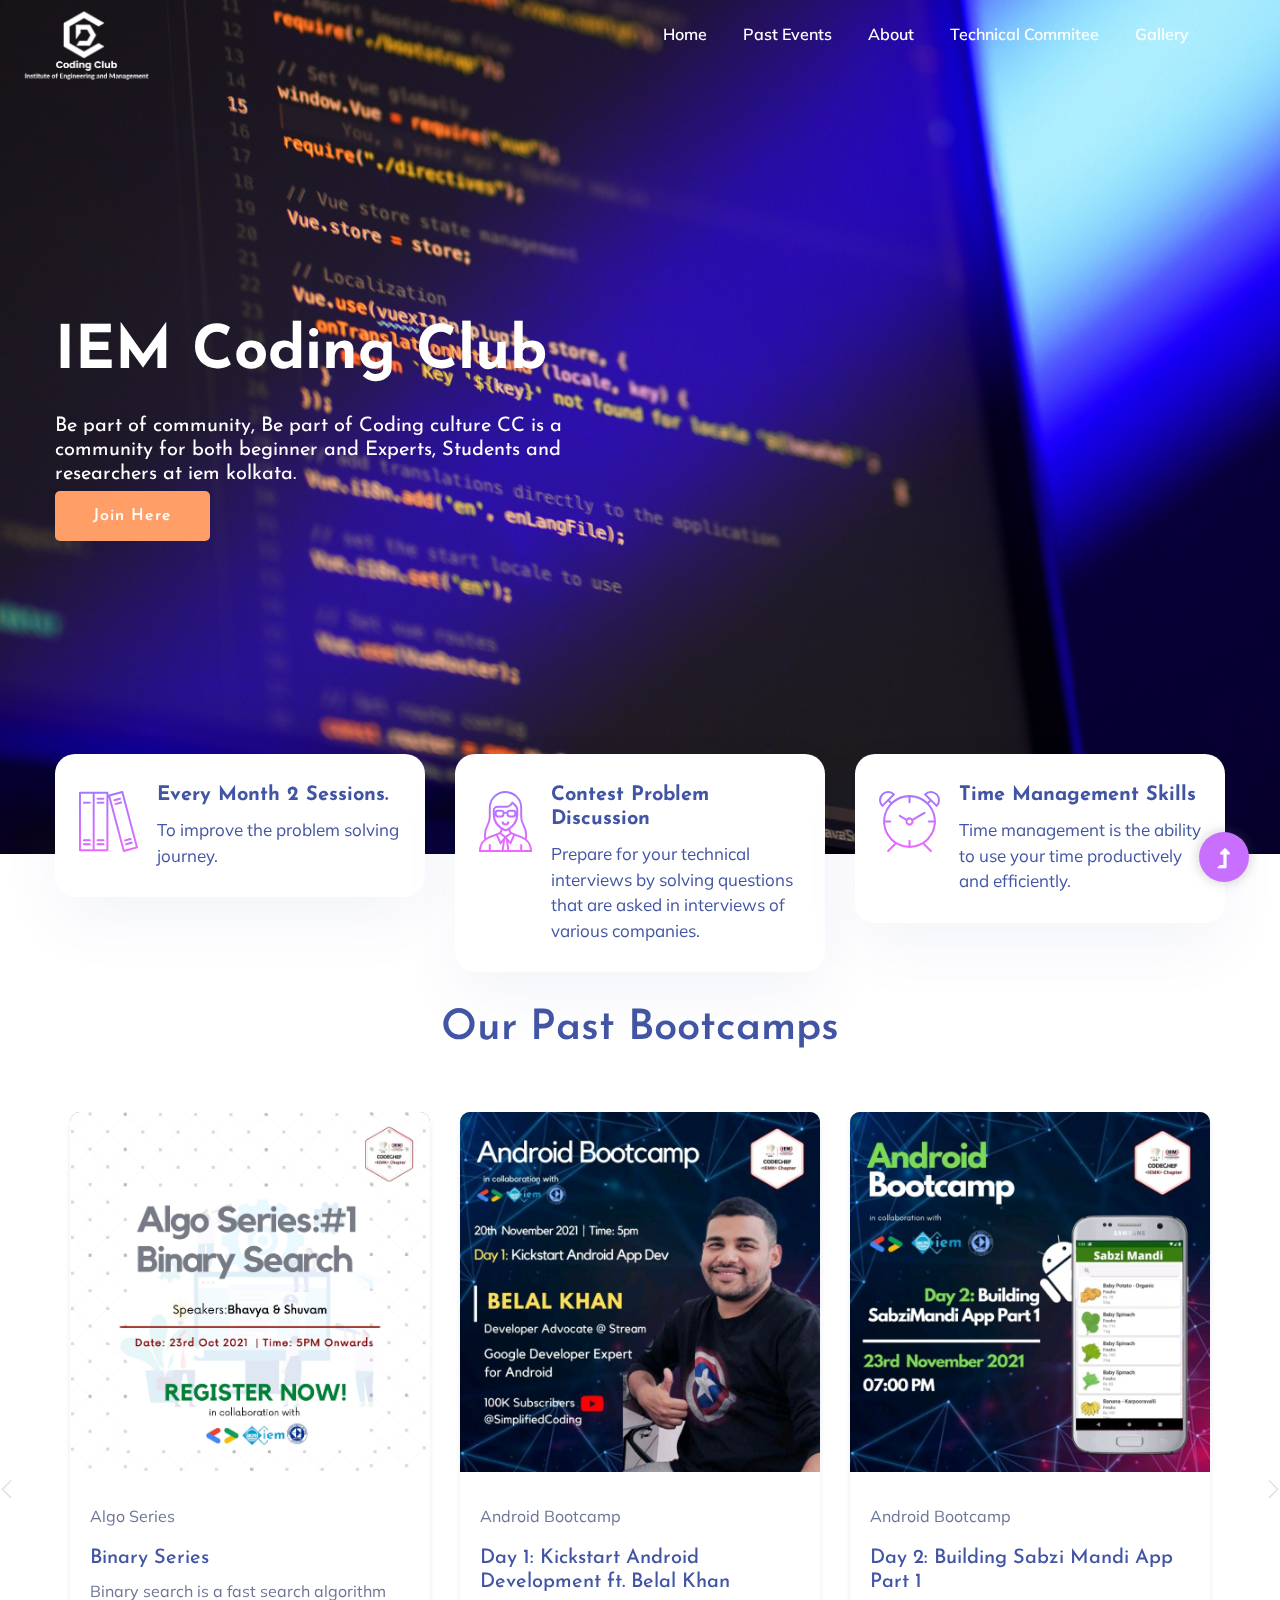
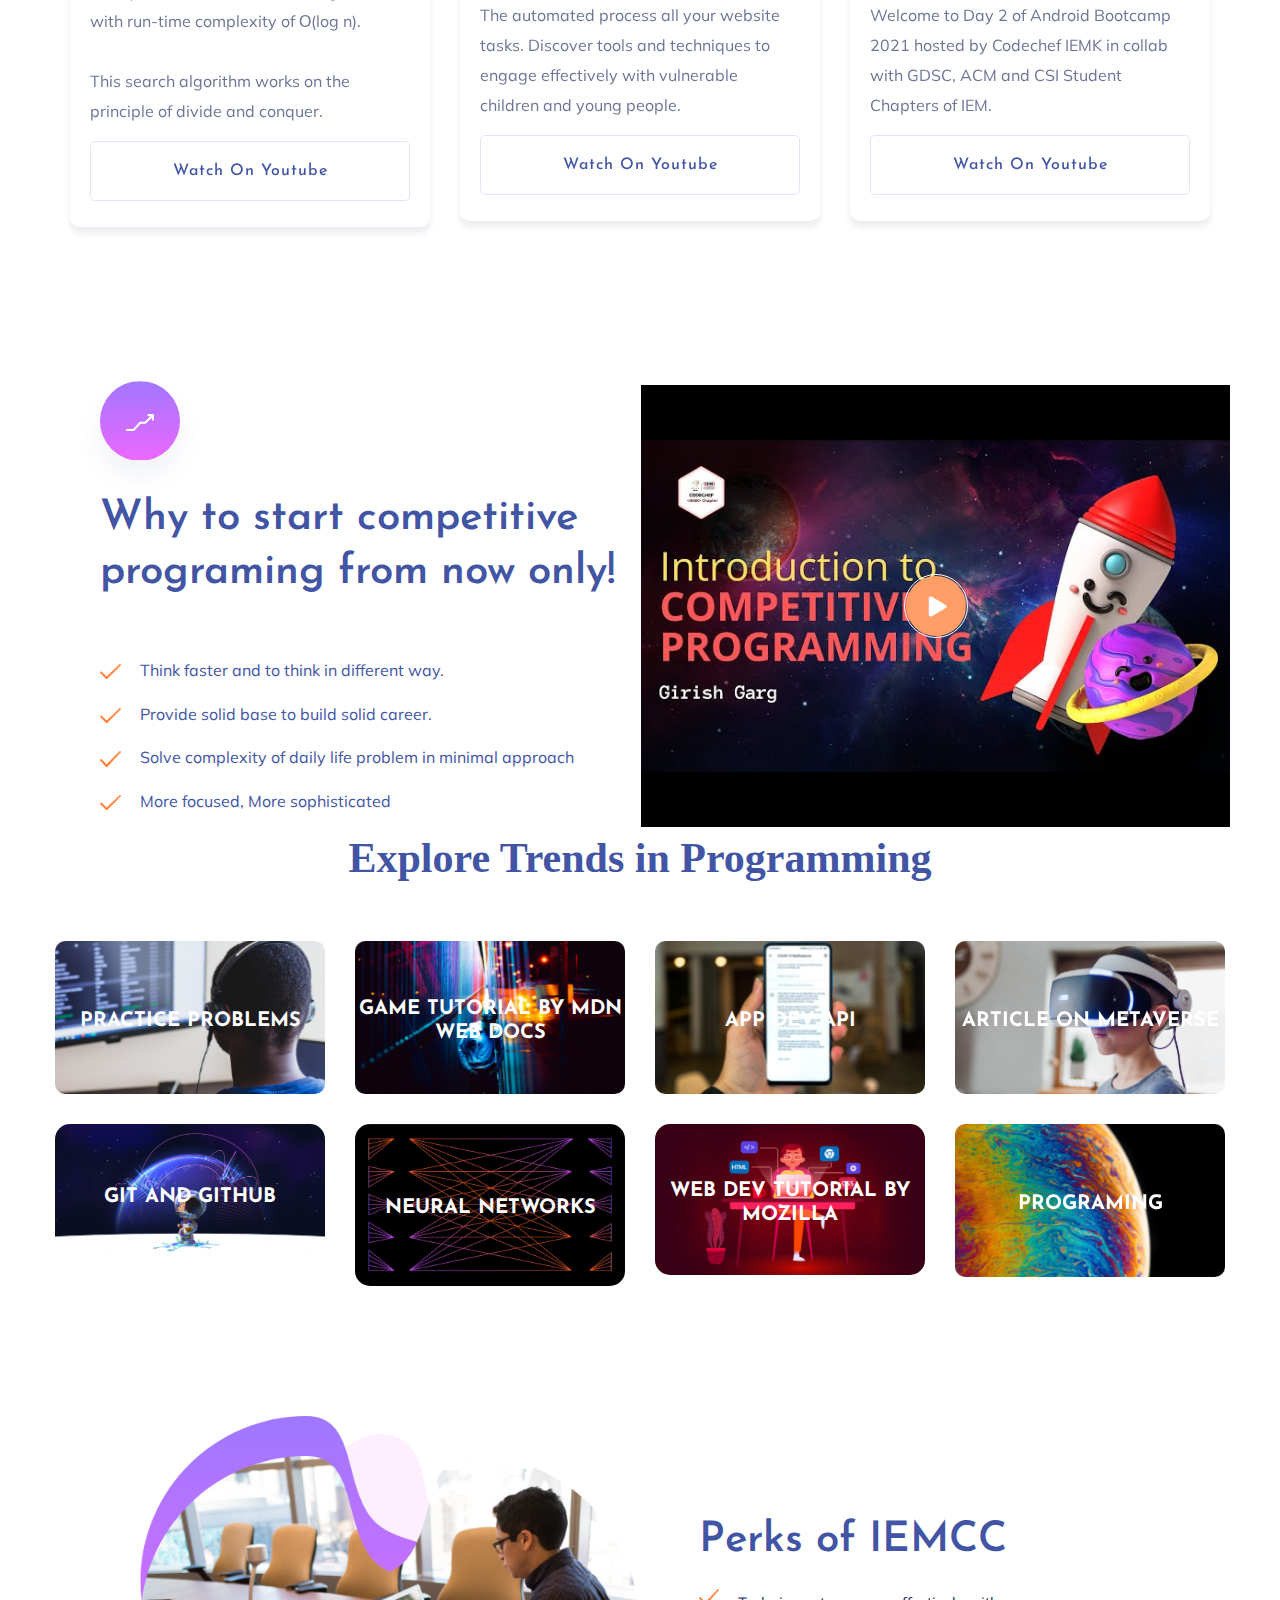
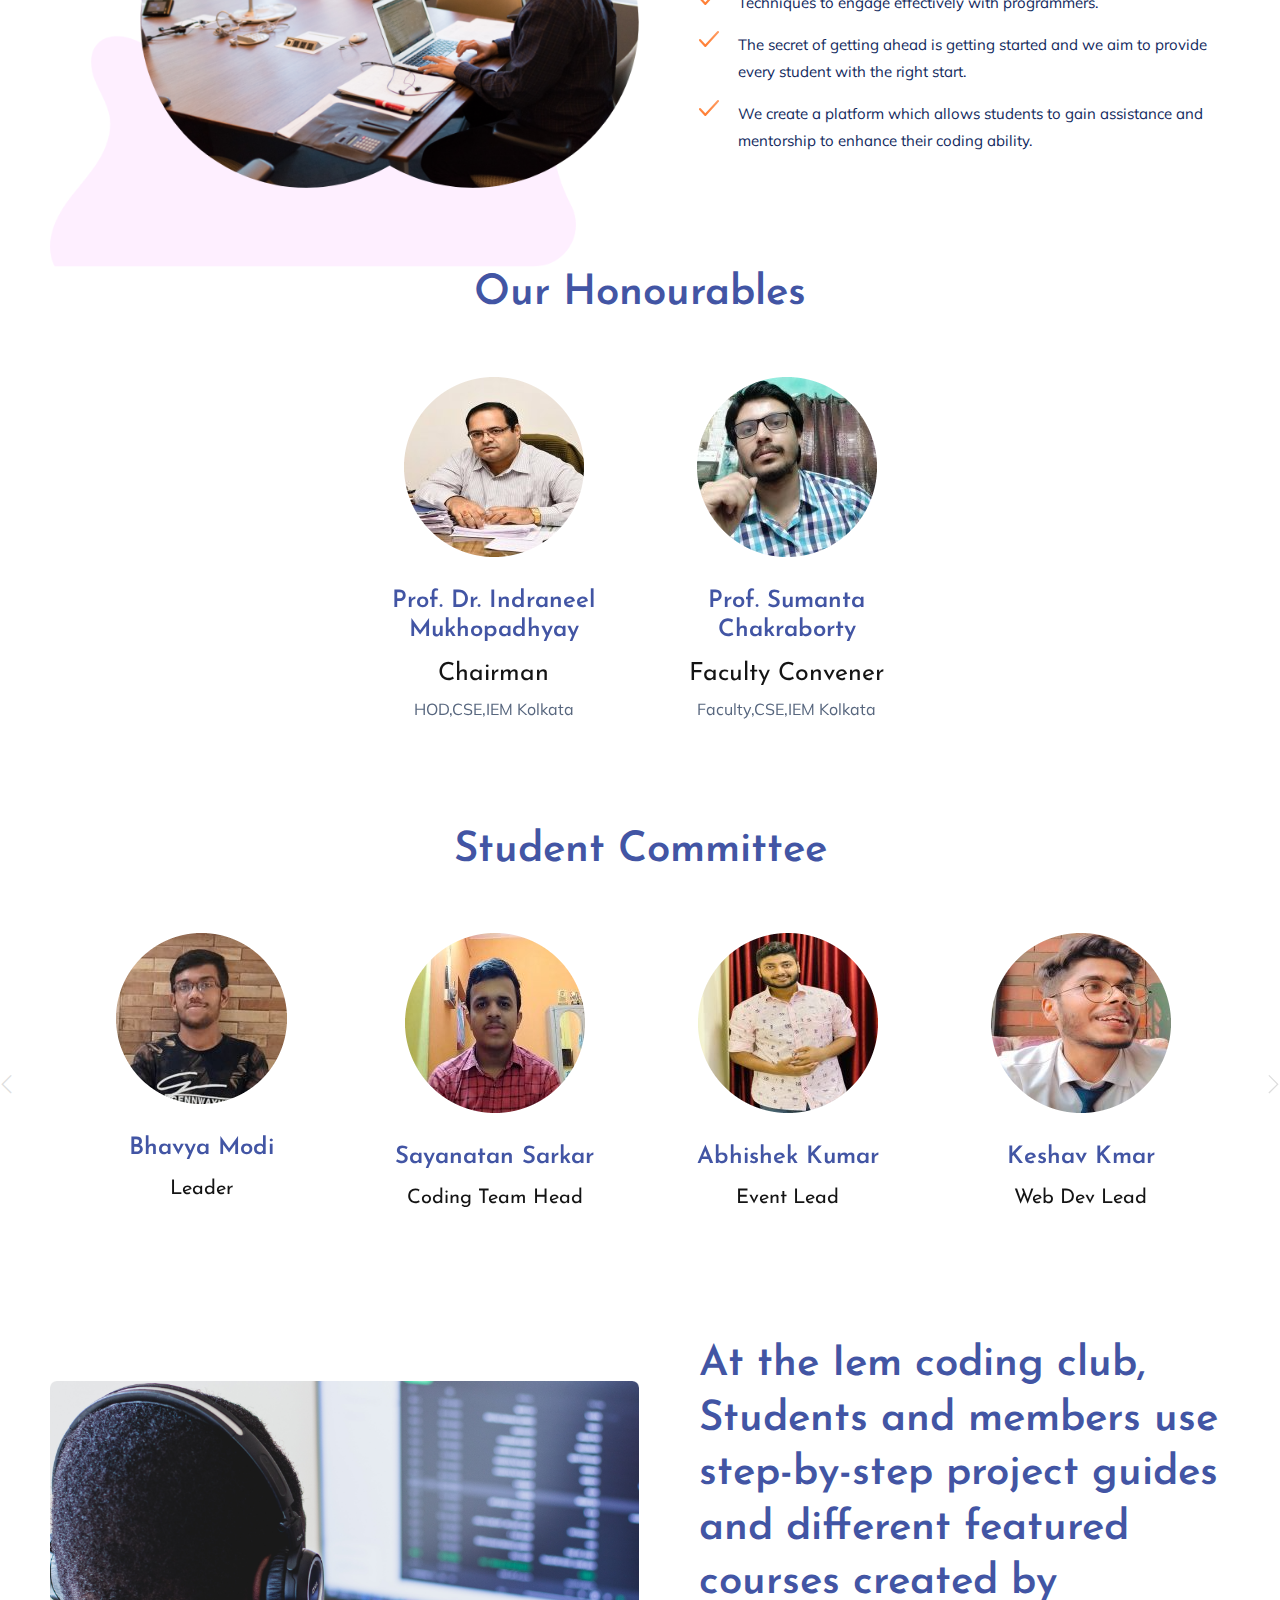
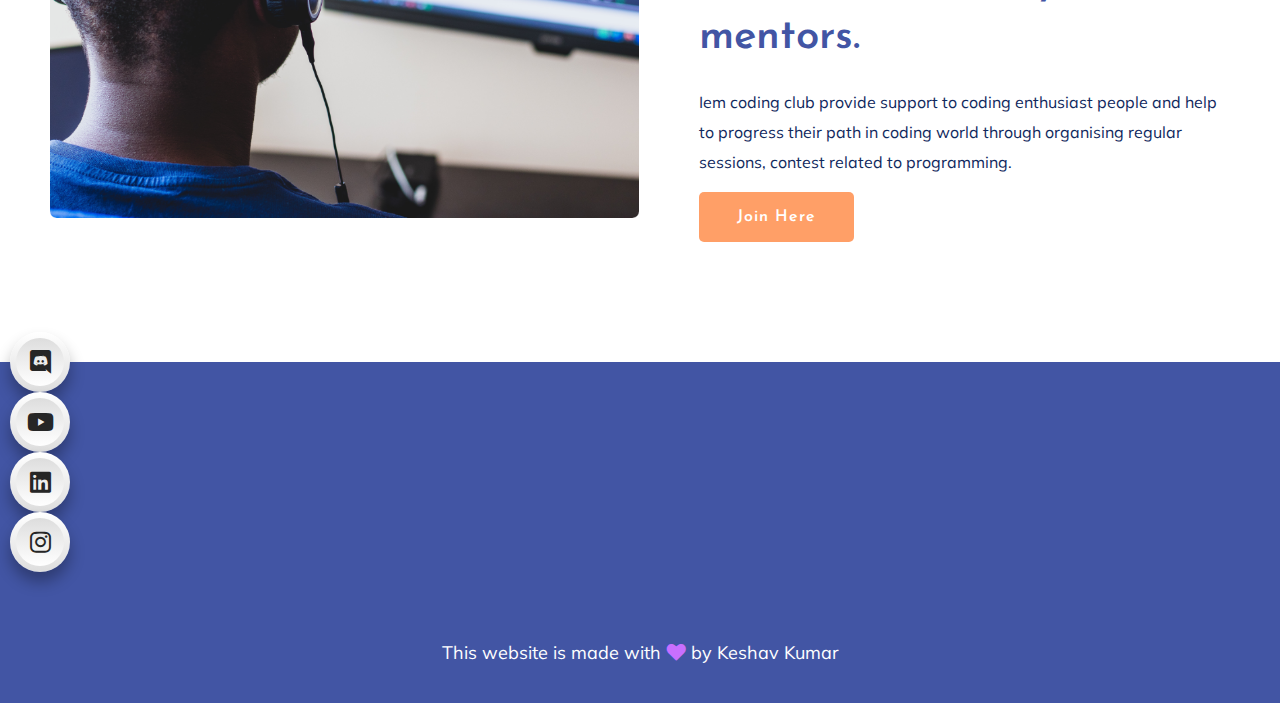
==== commit 30fb1bee: "linktree added on index page" ====
--- a/index.html
+++ b/index.html
@@ -118,8 +118,8 @@
                                         CC is a community for both beginner and Experts, Students and researchers at iem
                                         kolkata.
                                     </h2>
-                                    <a href="https://forms.gle/X5nQVq4byyu9bVFz7" target="_blank" class="btn hero-btn"
-                                        data-animation="fadeInLeft" data-delay="0.7s">Apply Now</a>
+                                    <a href="https://linktr.ee/iemcc" target="_blank" class="btn hero-btn"
+                                        data-animation="fadeInLeft" data-delay="0.7s">Join here</a>
                                     <!-- <a href="#" class="btn hero-btn" data-animation="fadeInLeft" data-delay="0.7s">Become A Member</a> -->
                                 </div>
                             </div>
@@ -818,7 +818,7 @@
                             <p>Iem coding club provide support to coding enthusiast people and help to progress their
                                 path in coding world through organising regular sessions, contest related to
                                 programming.</p>
-                            <a href="https://forms.gle/X5nQVq4byyu9bVFz7" class="btn">Join now</a>
+                            <a href="https://linktr.ee/iemcc" class="btn">Join here</a>
                         </div>
                     </div>
                 </div>
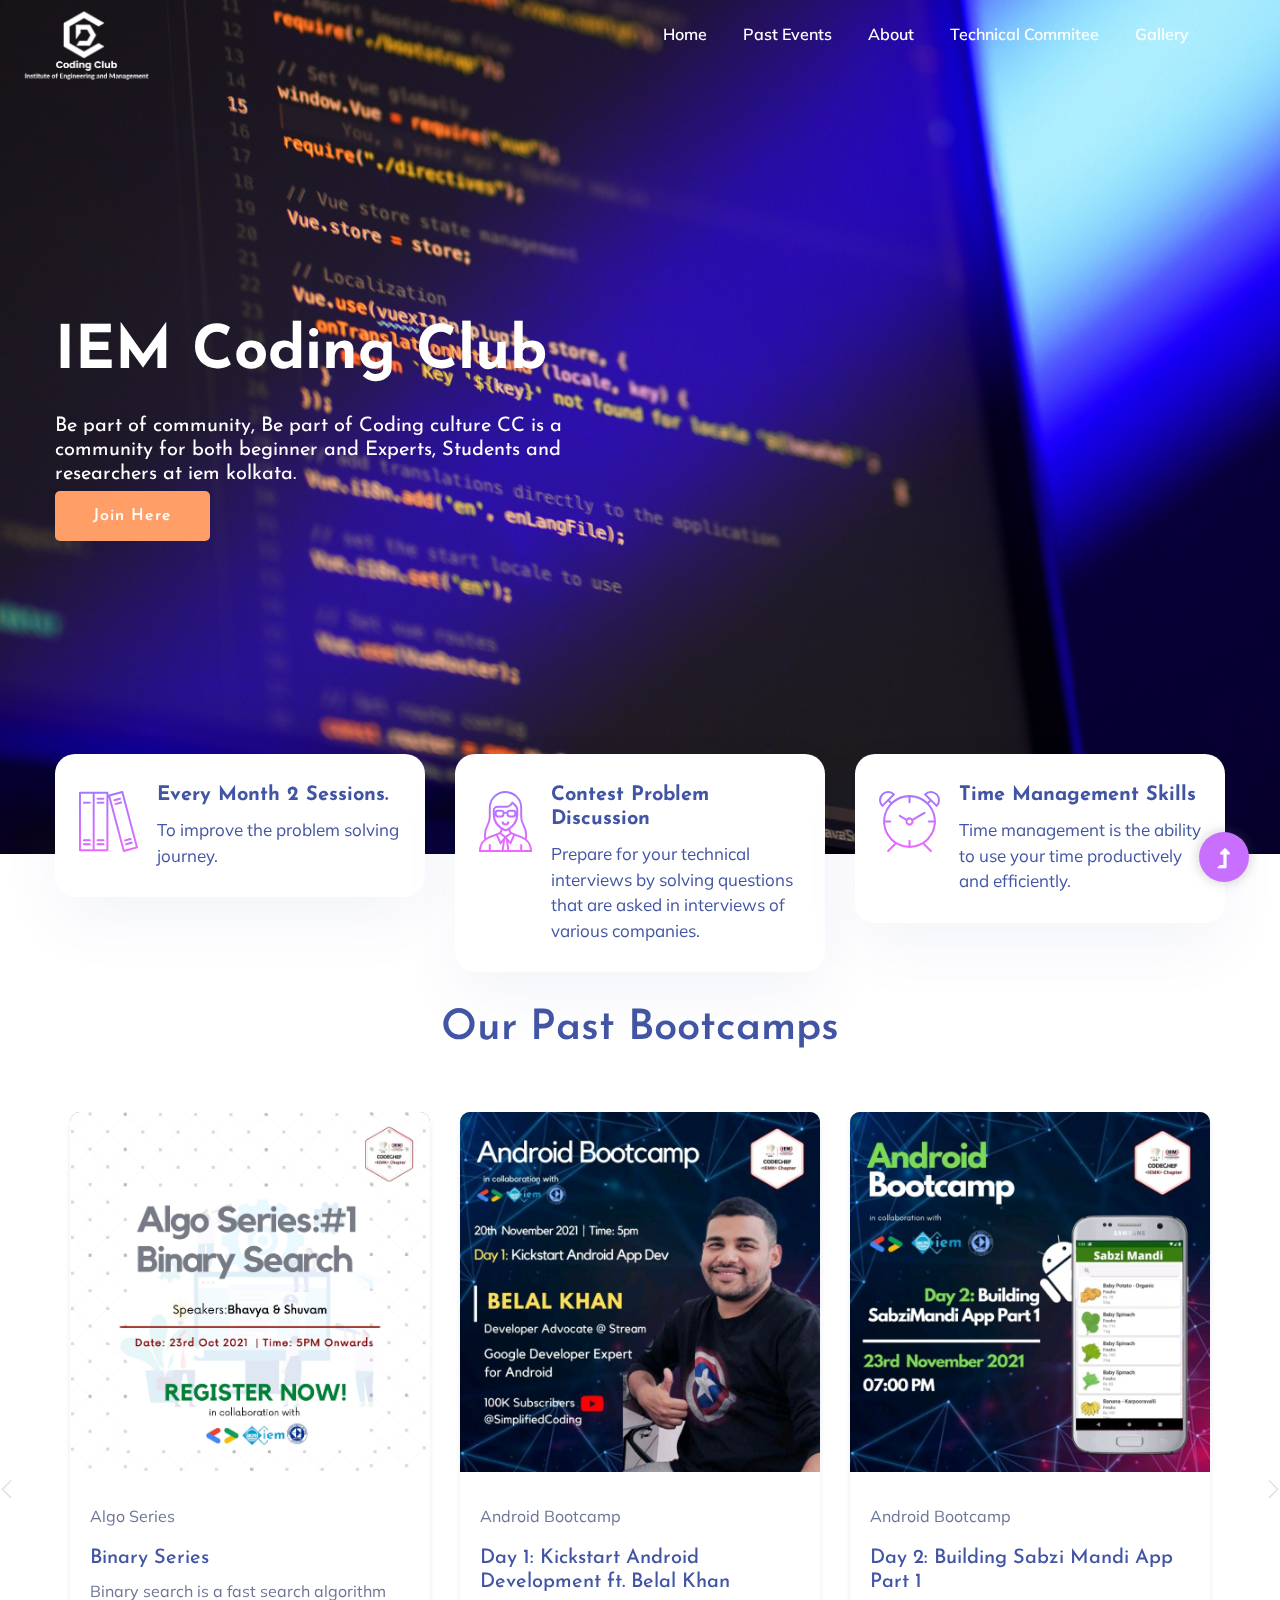
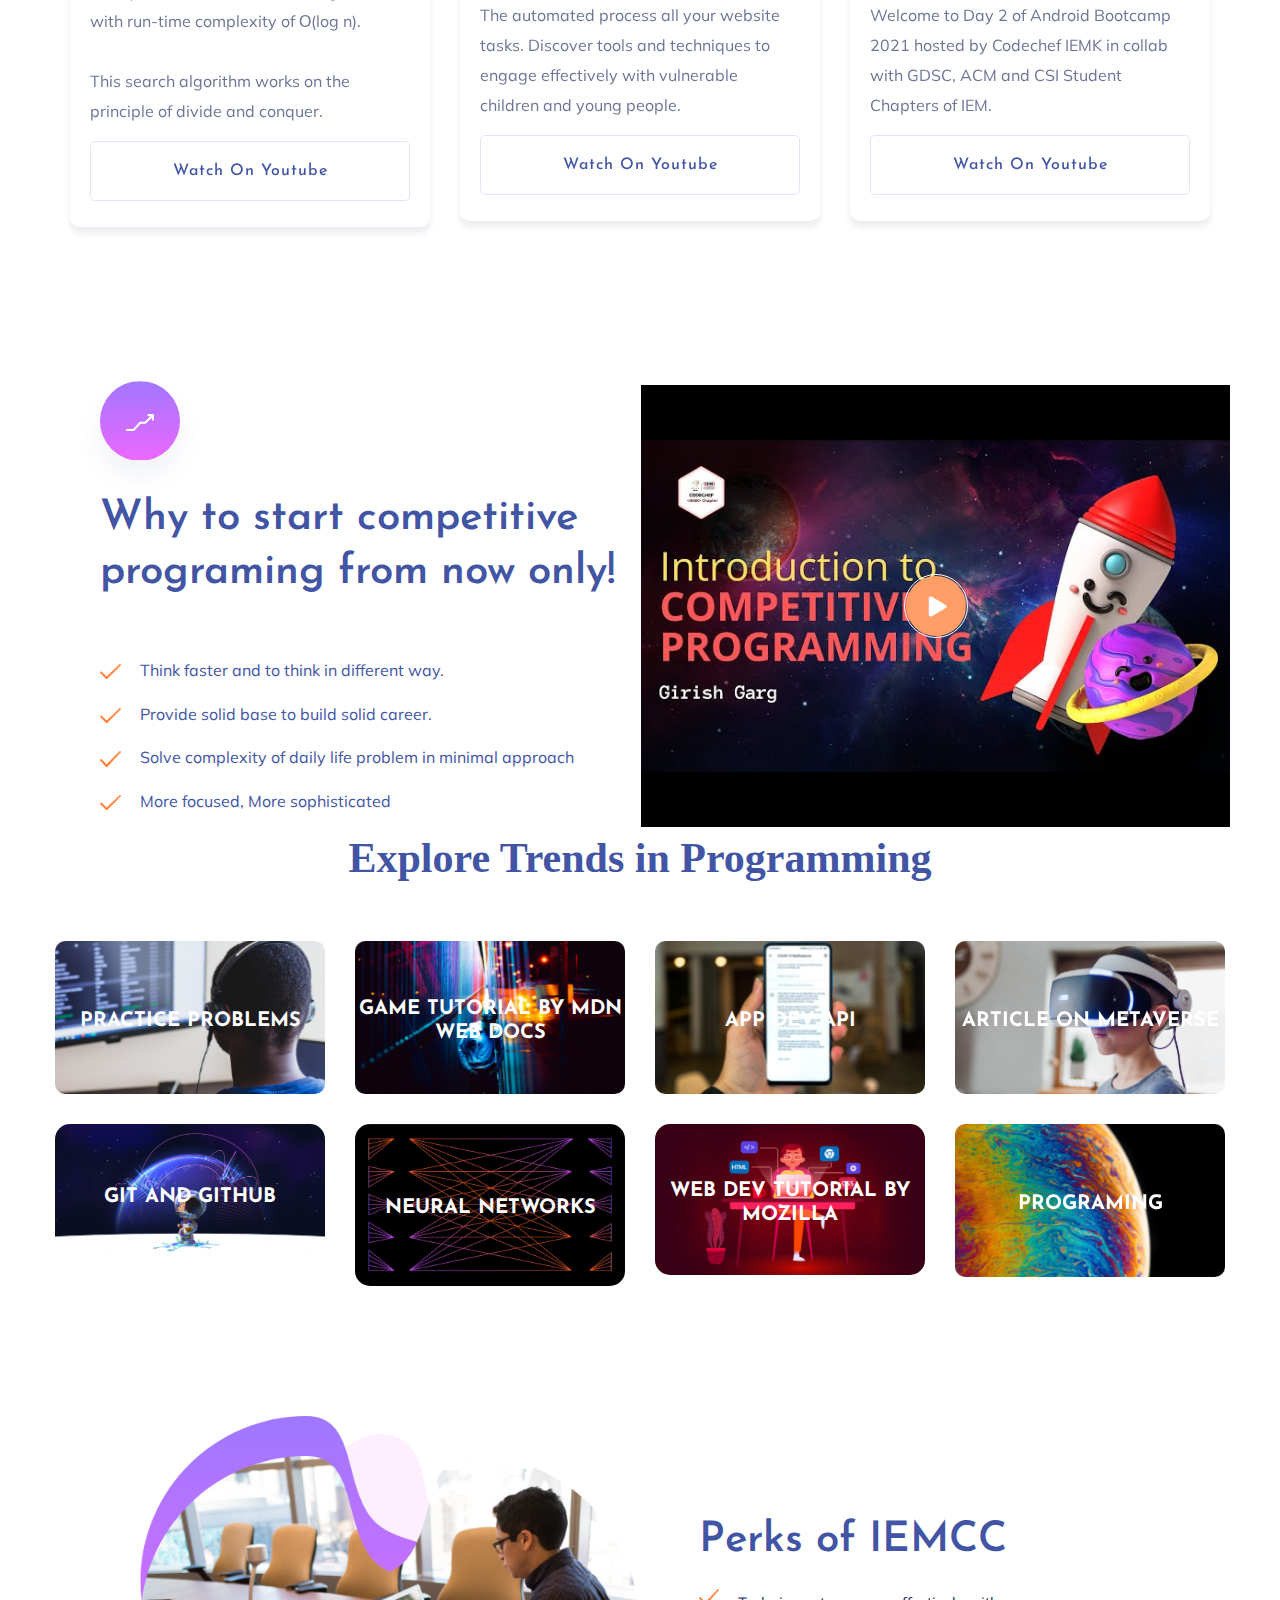
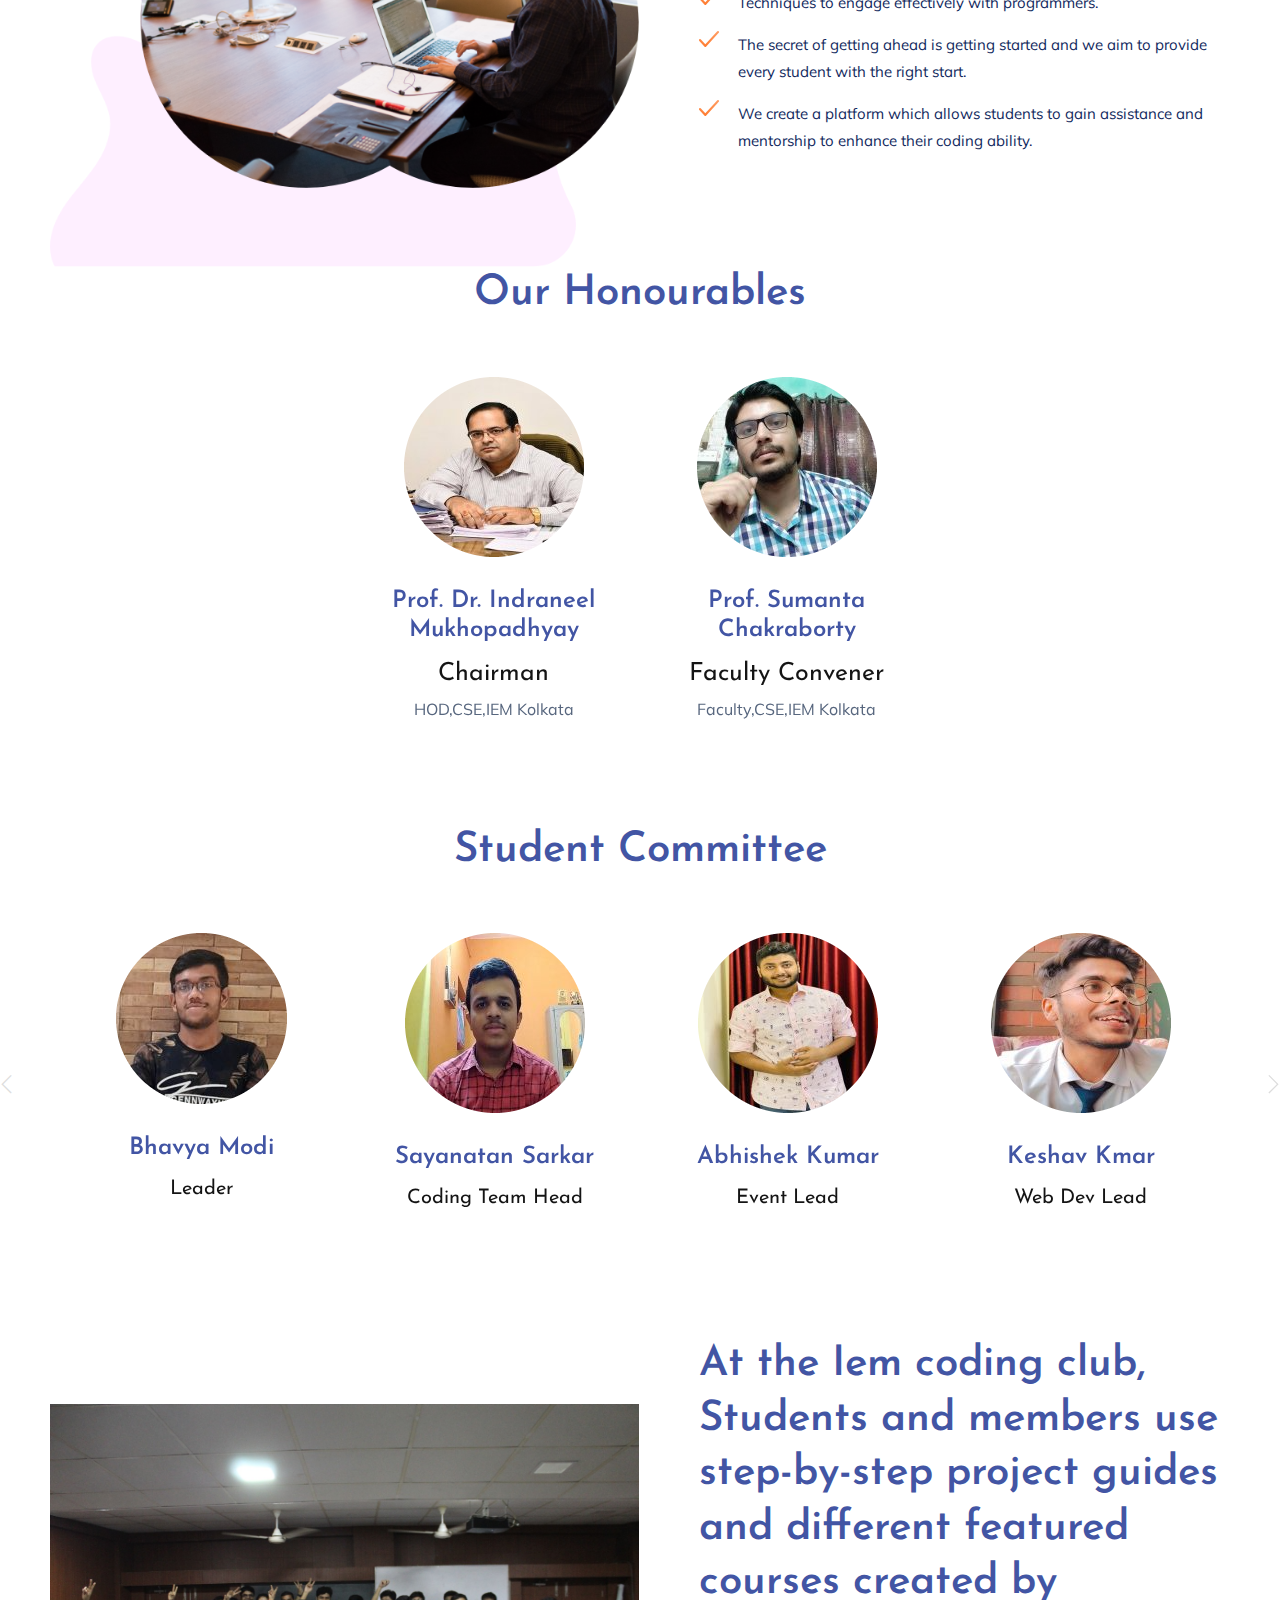
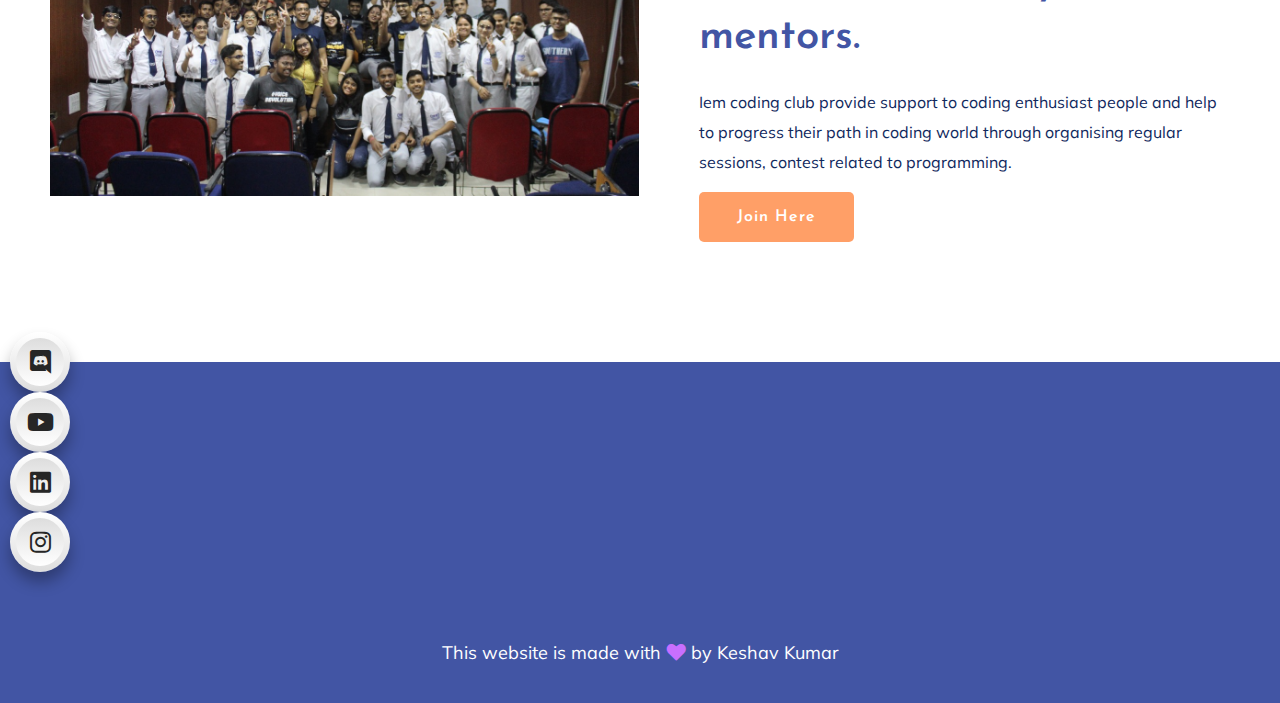
==== commit c92bcc12: "bottom section asset changed" ====
--- a/index.html
+++ b/index.html
@@ -806,7 +806,7 @@
                 <div class="right-content2">
                     <!-- img -->
                     <div class="right-img">
-                        <img src="assets/img/gallery/about2.png" alt="">
+                        <img src="assets/img/grouppic.jpeg" alt="">
                     </div>
                 </div>
                 <div class="left-content2">
--- a/assets/css/style.css
+++ b/assets/css/style.css
@@ -1,3 +1,6135 @@
-@import url("https://fonts.googleapis.com/css2?family=Josefin+Sans:wght@300;400;500;600;700&family=Mulish:wght@400;500;600;700&display=swap");.white-bg{background:#ffffff}.gray-bg{background:#f5f5f5}.gray-bg{background:#f7f7fd}.white-bg{background:#fff}.black-bg{background:#16161a}.theme-bg{background:#C86FFF}.brand-bg{background:#f1f4fa}.testimonial-bg{background:#f9fafc}.white-color{color:#fff}.black-color{color:#16161a}.theme-color{color:#C86FFF}.boxed-btn{background:#fff;color:#C86FFF !important;display:inline-block;padding:18px 44px;font-family:"Josefin Sans",sans-serif;font-size:14px;font-weight:400;border:0;border:1px solid #C86FFF;letter-spacing:3px;text-align:center;color:#C86FFF;text-transform:uppercase;cursor:pointer}.boxed-btn:hover{background:#C86FFF;color:#fff !important;border:1px solid #C86FFF}.boxed-btn:focus{outline:none}.boxed-btn.large-width{width:220px}[data-overlay]{position:relative;background-size:cover;background-repeat:no-repeat;background-position:center center}[data-overlay]::before{position:absolute;left:0;top:0;right:0;bottom:0;content:""}[data-opacity="1"]::before{opacity:0.1}[data-opacity="2"]::before{opacity:0.2}[data-opacity="3"]::before{opacity:0.3}[data-opacity="4"]::before{opacity:0.4}[data-opacity="5"]::before{opacity:0.5}[data-opacity="6"]::before{opacity:0.6}[data-opacity="7"]::before{opacity:0.7}[data-opacity="8"]::before{opacity:0.8}[data-opacity="9"]::before{opacity:0.9}body{font-family:"Mulish",sans-serif;font-weight:normal;font-style:normal;font-size:16px}h1,h2,h3,h4,h5,h6{font-family:"Josefin Sans",sans-serif;color:#4255A4;margin-top:0px;font-style:normal;font-weight:400;text-transform:normal}p{font-family:"Mulish",sans-serif;color:#10285d;font-size:16px;line-height:30px;margin-bottom:15px;font-weight:normal}.bg-img-1{background-image:url(../img/slider/slider-img-1.jpg)}.bg-img-2{background-image:url(../img/background-img/bg-img-2.jpg)}.cta-bg-1{background-image:url(../img/background-img/bg-img-3.jpg)}.img{max-width:100%;-webkit-transition:.3s;-moz-transition:.3s;-o-transition:.3s;transition:.3s}.f-left{float:left}.f-right{float:right}.fix{overflow:hidden}.clear{clear:both}a,.button{-webkit-transition:.3s;-moz-transition:.3s;-o-transition:.3s;transition:.3s}a:focus,.button:focus{text-decoration:none;outline:none}a{color:#635c5c}a:hover{color:#fff}a:focus,a:hover,.portfolio-cat a:hover,.footer -menu li a:hover{text-decoration:none}a,button{color:#fff;outline:medium none}button:focus,input:focus,input:focus,textarea,textarea:focus{outline:0}.uppercase{text-transform:uppercase}input:focus::-moz-placeholder{opacity:0;-webkit-transition:.4s;-o-transition:.4s;transition:.4s}.capitalize{text-transform:capitalize}h1 a,h2 a,h3 a,h4 a,h5 a,h6 a{color:inherit}ul{margin:0px;padding:0px}li{list-style:none}hr{border-bottom:1px solid #eceff8;border-top:0 none;margin:30px 0;padding:0}.overlay1{position:relative;z-index:1}.overlay1::before{position:absolute;content:"";background-color:rgba(0,1,2,0.5);width:100%;height:100%;left:0;top:0;bottom:0;right:0;z-index:0;background-repeat:no-repeat;border-radius:10px 10px 0 0}.section-padding{padding-top:120px;padding-bottom:120px}.separator{border-top:1px solid #f2f2f2}.mb-90{margin-bottom:90px}@media (max-width: 767px){.mb-90{margin-bottom:30px}}@media (min-width: 768px) and (max-width: 991px){.mb-90{margin-bottom:45px}}.owl-carousel .owl-nav div{background:rgba(255,255,255,0.8) none repeat scroll 0 0;height:40px;left:20px;line-height:40px;font-size:22px;color:#646464;opacity:1;visibility:visible;position:absolute;text-align:center;top:50%;transform:translateY(-50%);transition:all 0.3s ease 0s;width:40px}.owl-carousel .owl-nav div.owl-next{left:auto;right:-30px}.owl-carousel .owl-nav div.owl-next i{position:relative;right:0;top:1px}.owl-carousel .owl-nav div.owl-prev i{position:relative;right:1px;top:0px}.owl-carousel:hover .owl-nav div{opacity:1;visibility:visible}.owl-carousel:hover .owl-nav div:hover{color:#fff;background:#ff3500}.btn{background:#FF9F67;font-family:"Josefin Sans",sans-serif;text-transform:capitalize;padding:25px 38px !important;color:#fff;cursor:pointer;display:inline-blockc !important;font-size:16px;font-weight:600;border-radius:5px;line-height:1;-moz-user-select:none;letter-spacing:1px;line-height:0;margin-bottom:0;cursor:pointer;transition:color 0.4s linear;position:relative;z-index:1;border:0;overflow:hidden;margin:0;display:inline-block !important}.btn::before{content:"";position:absolute;left:0;top:0;width:101%;height:101%;background:#AE59FF;z-index:1;border-radius:5px;transition:transform 0.5s;transition-timing-function:ease;transform-origin:0 0;transition-timing-function:cubic-bezier(0.5, 1.6, 0.4, 0.7);transform:scaleX(0);border-radius:0px}.btn:hover{background-position:right}.btn:hover::before{transform:scaleX(1);color:#fff !important;z-index:-1}.btn:hover.btn3{background-position:right;border:1px solid transparent}.btn.btn3{background:none;border:1px solid #fff;margin-left:20px;color:#fff;padding:25px 30px !important}.btn.btn3::before{border:1px solid transparent;background:transparent}.btn.btn3:hover::before{background:#FF9F67;border:1px solid transparent}@media only screen and (min-width: 768px) and (max-width: 991px){.btn.btn3{margin-left:0px !important}}@media only screen and (min-width: 576px) and (max-width: 767px){.btn.btn3{margin-left:0px !important}}@media (max-width: 575px){.btn.btn3{margin-left:0px !important}}.btn.focus,.btn:focus{outline:0;box-shadow:none}.about-btn{padding:19px 97px 19px 20px}.header-btn{padding:30px 57px}.hero-btn{padding:30px 29px}.white-btn{padding:30px 39px;background:#fff;color:#072366 !important}.white-btn::before{background:#C86FFF;color:#fff !important}.black-btn{padding:14px 35px;background:#000}.black-btn::before{background:#331391}.cal-btn i{color:#09cc7f !important;font-size:31px;font-weight:300;margin-right:10px}.cal-btn>p{color:#072366 !important;font-weight:700;font-size:16px;display:inline-block;margin:0 !important;position:relative;top:-7px}.submit-btn2{background:#FF9F67;width:100%;height:60px;padding:10px 20px;border:0;color:#fff;text-transform:capitalize;cursor:pointer;font-size:16px;border-radius:0px}.btn2{padding:15px 65px 20px 31px;text-transform:capitalize;border-radius:0px;cursor:pointer;color:#FF3514;display:inline-block;font-size:16px;box-shadow:0px 7px 21px 0px rgba(0,0,0,0.12);border:1px solid #FF3514;background:none}.border-btn{border:1px solid #FF9F67;color:#FF9F67;font-family:"Josefin Sans",sans-serif;background:none;border-radius:5px;text-transform:capitalize;padding:17px 42px;-moz-user-select:none;cursor:pointer;display:inline-block;font-size:16px;font-weight:500;letter-spacing:1px;margin-bottom:0;position:relative;transition:color 0.4s linear;position:relative;overflow:hidden;margin:0}.border-btn i{font-size:16px;margin-right:10px;color:#C86FFF;-webkit-transition:.3s;-moz-transition:.3s;-o-transition:.3s;transition:.3s}.border-btn::before{border:1px solid transparent;content:"";position:absolute;left:0;top:0;width:101%;height:101%;background:#FF9F67;z-index:-1;transition:transform 0.5s;transition-timing-function:ease;transform-origin:0 0;transition-timing-function:cubic-bezier(0.5, 1.6, 0.4, 0.7);transform:scaleY(0);border-radius:0}.border-btn:hover::before{transform:scaleY(1);border:1px solid transparent;color:#fff}.border-btn.border-btn2{width:100%;text-align:center;border:1px solid #E2E4FF;color:#4255A4}.border-btn.border-btn2:hover{color:#fff}.border-btn2{width:100%}.section-over1{position:relative;z-index:1}.section-over1::before{position:absolute;content:"";background-color:rgba(6,7,6,0.6);width:100%;height:100%;left:0;top:0;bottom:0;right:0;z-index:-1;background-repeat:no-repeat}.breadcrumb>.active{color:#888}#scrollUp,#back-top{background:#C86FFF;height:50px;width:50px;right:31px;bottom:18px;position:fixed;color:#fff;font-size:20px;text-align:center;border-radius:50%;line-height:48px;border:2px solid transparent;box-shadow:0 0 10px 3px rgba(108,98,98,0.2)}@media (max-width: 575px){#scrollUp,#back-top{right:16px}}#scrollUp a i,#back-top a i{display:block;line-height:50px}#scrollUp:hover{color:#fff}.all-btn{color:#C86FFF;text-decoration:underline;font-size:16px}.all-btn:hover{color:#C86FFF;text-decoration:underline;letter-spacing:1px}.sticky-bar{left:0;margin:auto;position:fixed;top:0;width:100%;-webkit-box-shadow:0 10px 15px rgba(25,25,25,0.1);box-shadow:0 10px 15px rgba(25,25,25,0.1);z-index:9999;-webkit-animation:300ms ease-in-out 0s normal none 1 running fadeInDown;animation:300ms ease-in-out 0s normal none 1 running fadeInDown;-webkit-box-shadow:0 10px 15px rgba(25,25,25,0.1);background:#fff}.mt-5{margin-top:5px}.mt-10{margin-top:10px}.mt-15{margin-top:15px}.mt-20{margin-top:20px}.mt-25{margin-top:25px}.mt-30{margin-top:30px}.mt-35{margin-top:35px}.mt-40{margin-top:40px}.mt-45{margin-top:45px}.mt-50{margin-top:50px}.mt-55{margin-top:55px}.mt-60{margin-top:60px}.mt-65{margin-top:65px}.mt-70{margin-top:70px}.mt-75{margin-top:75px}.mt-80{margin-top:80px}.mt-85{margin-top:85px}.mt-90{margin-top:90px}.mt-95{margin-top:95px}.mt-100{margin-top:100px}.mt-105{margin-top:105px}.mt-110{margin-top:110px}.mt-115{margin-top:115px}.mt-120{margin-top:120px}.mt-125{margin-top:125px}.mt-130{margin-top:130px}.mt-135{margin-top:135px}.mt-140{margin-top:140px}.mt-145{margin-top:145px}.mt-150{margin-top:150px}.mt-155{margin-top:155px}.mt-160{margin-top:160px}.mt-165{margin-top:165px}.mt-170{margin-top:170px}.mt-175{margin-top:175px}.mt-180{margin-top:180px}.mt-185{margin-top:185px}.mt-190{margin-top:190px}.mt-195{margin-top:195px}.mt-200{margin-top:200px}.mb-5{margin-bottom:5px}.mb-10{margin-bottom:10px}.mb-15{margin-bottom:15px}.mb-20{margin-bottom:20px}.mb-25{margin-bottom:25px}.mb-30{margin-bottom:30px}.mb-35{margin-bottom:35px}.mb-40{margin-bottom:40px}.mb-45{margin-bottom:45px}.mb-50{margin-bottom:50px}.mb-55{margin-bottom:55px}.mb-60{margin-bottom:60px}.mb-65{margin-bottom:65px}.mb-70{margin-bottom:70px}.mb-75{margin-bottom:75px}.mb-80{margin-bottom:80px}.mb-85{margin-bottom:85px}.mb-90{margin-bottom:90px}.mb-95{margin-bottom:95px}.mb-100{margin-bottom:100px}.mb-105{margin-bottom:105px}.mb-110{margin-bottom:110px}.mb-115{margin-bottom:115px}.mb-120{margin-bottom:120px}.mb-125{margin-bottom:125px}.mb-130{margin-bottom:130px}.mb-135{margin-bottom:135px}.mb-140{margin-bottom:140px}.mb-145{margin-bottom:145px}.mb-150{margin-bottom:150px}.mb-155{margin-bottom:155px}.mb-160{margin-bottom:160px}.mb-165{margin-bottom:165px}.mb-170{margin-bottom:170px}.mb-175{margin-bottom:175px}.mb-180{margin-bottom:180px}.mb-185{margin-bottom:185px}.mb-190{margin-bottom:190px}.mb-195{margin-bottom:195px}.mb-200{margin-bottom:200px}.ml-5{margin-left:5px}.ml-10{margin-left:10px}.ml-15{margin-left:15px}.ml-20{margin-left:20px}.ml-25{margin-left:25px}.ml-30{margin-left:30px}.ml-35{margin-left:35px}.ml-40{margin-left:40px}.ml-45{margin-left:45px}.ml-50{margin-left:50px}.ml-55{margin-left:55px}.ml-60{margin-left:60px}.ml-65{margin-left:65px}.ml-70{margin-left:70px}.ml-75{margin-left:75px}.ml-80{margin-left:80px}.ml-85{margin-left:85px}.ml-90{margin-left:90px}.ml-95{margin-left:95px}.ml-100{margin-left:100px}.ml-105{margin-left:105px}.ml-110{margin-left:110px}.ml-115{margin-left:115px}.ml-120{margin-left:120px}.ml-125{margin-left:125px}.ml-130{margin-left:130px}.ml-135{margin-left:135px}.ml-140{margin-left:140px}.ml-145{margin-left:145px}.ml-150{margin-left:150px}.ml-155{margin-left:155px}.ml-160{margin-left:160px}.ml-165{margin-left:165px}.ml-170{margin-left:170px}.ml-175{margin-left:175px}.ml-180{margin-left:180px}.ml-185{margin-left:185px}.ml-190{margin-left:190px}.ml-195{margin-left:195px}.ml-200{margin-left:200px}.mr-5{margin-right:5px}.mr-10{margin-right:10px}.mr-15{margin-right:15px}.mr-20{margin-right:20px}.mr-25{margin-right:25px}.mr-30{margin-right:30px}.mr-35{margin-right:35px}.mr-40{margin-right:40px}.mr-45{margin-right:45px}.mr-50{margin-right:50px}.mr-55{margin-right:55px}.mr-60{margin-right:60px}.mr-65{margin-right:65px}.mr-70{margin-right:70px}.mr-75{margin-right:75px}.mr-80{margin-right:80px}.mr-85{margin-right:85px}.mr-90{margin-right:90px}.mr-95{margin-right:95px}.mr-100{margin-right:100px}.mr-105{margin-right:105px}.mr-110{margin-right:110px}.mr-115{margin-right:115px}.mr-120{margin-right:120px}.mr-125{margin-right:125px}.mr-130{margin-right:130px}.mr-135{margin-right:135px}.mr-140{margin-right:140px}.mr-145{margin-right:145px}.mr-150{margin-right:150px}.mr-155{margin-right:155px}.mr-160{margin-right:160px}.mr-165{margin-right:165px}.mr-170{margin-right:170px}.mr-175{margin-right:175px}.mr-180{margin-right:180px}.mr-185{margin-right:185px}.mr-190{margin-right:190px}.mr-195{margin-right:195px}.mr-200{margin-right:200px}.pt-5{padding-top:5px}.pt-10{padding-top:10px}.pt-15{padding-top:15px}.pt-20{padding-top:20px}.pt-25{padding-top:25px}.pt-30{padding-top:30px}.pt-35{padding-top:35px}.pt-40{padding-top:40px}.pt-45{padding-top:45px}.pt-50{padding-top:50px}.pt-55{padding-top:55px}.pt-60{padding-top:60px}.pt-65{padding-top:65px}.pt-70{padding-top:70px}.pt-75{padding-top:75px}.pt-80{padding-top:80px}.pt-85{padding-top:85px}.pt-90{padding-top:90px}.pt-95{padding-top:95px}.pt-100{padding-top:100px}.pt-105{padding-top:105px}.pt-110{padding-top:110px}.pt-115{padding-top:115px}.pt-120{padding-top:120px}.pt-125{padding-top:125px}.pt-130{padding-top:130px}.pt-135{padding-top:135px}.pt-140{padding-top:140px}.pt-145{padding-top:145px}.pt-150{padding-top:150px}.pt-155{padding-top:155px}.pt-160{padding-top:160px}.pt-165{padding-top:165px}.pt-170{padding-top:170px}.pt-175{padding-top:175px}.pt-180{padding-top:180px}.pt-185{padding-top:185px}.pt-190{padding-top:190px}.pt-195{padding-top:195px}.pt-200{padding-top:200px}.pt-260{padding-top:260px}.pb-5{padding-bottom:5px}.pb-10{padding-bottom:10px}.pb-15{padding-bottom:15px}.pb-20{padding-bottom:20px}.pb-25{padding-bottom:25px}.pb-30{padding-bottom:30px}.pb-35{padding-bottom:35px}.pb-40{padding-bottom:40px}.pb-45{padding-bottom:45px}.pb-50{padding-bottom:50px}.pb-55{padding-bottom:55px}.pb-60{padding-bottom:60px}.pb-65{padding-bottom:65px}.pb-70{padding-bottom:70px}.pb-75{padding-bottom:75px}.pb-80{padding-bottom:80px}.pb-85{padding-bottom:85px}.pb-90{padding-bottom:90px}.pb-95{padding-bottom:95px}.pb-100{padding-bottom:100px}.pb-105{padding-bottom:105px}.pb-110{padding-bottom:110px}.pb-115{padding-bottom:115px}.pb-120{padding-bottom:120px}.pb-125{padding-bottom:125px}.pb-130{padding-bottom:130px}.pb-135{padding-bottom:135px}.pb-140{padding-bottom:140px}.pb-145{padding-bottom:145px}.pb-150{padding-bottom:150px}.pb-155{padding-bottom:155px}.pb-160{padding-bottom:160px}.pb-165{padding-bottom:165px}.pb-170{padding-bottom:170px}.pb-175{padding-bottom:175px}.pb-180{padding-bottom:180px}.pb-185{padding-bottom:185px}.pb-190{padding-bottom:190px}.pb-195{padding-bottom:195px}.pb-200{padding-bottom:200px}.pl-5{padding-left:5px}.pl-10{padding-left:10px}.pl-15{padding-left:15px}.pl-20{padding-left:20px}.pl-25{padding-left:25px}.pl-30{padding-left:30px}.pl-35{padding-left:35px}.pl-40{padding-left:40px}.pl-45{padding-left:45px}.pl-50{padding-left:50px}.pl-55{padding-left:55px}.pl-60{padding-left:60px}.pl-65{padding-left:65px}.pl-70{padding-left:70px}.pl-75{padding-left:75px}.pl-80{padding-left:80px}.pl-85{padding-left:85px}.pl-90{padding-left:90px}.pl-95{padding-left:95px}.pl-100{padding-left:100px}.pl-105{padding-left:105px}.pl-110{padding-left:110px}.pl-115{padding-left:115px}.pl-120{padding-left:120px}.pl-125{padding-left:125px}.pl-130{padding-left:130px}.pl-135{padding-left:135px}.pl-140{padding-left:140px}.pl-145{padding-left:145px}.pl-150{padding-left:150px}.pl-155{padding-left:155px}.pl-160{padding-left:160px}.pl-165{padding-left:165px}.pl-170{padding-left:170px}.pl-175{padding-left:175px}.pl-180{padding-left:180px}.pl-185{padding-left:185px}.pl-190{padding-left:190px}.pl-195{padding-left:195px}.pl-200{padding-left:200px}.pr-5{padding-right:5px}.pr-10{padding-right:10px}.pr-15{padding-right:15px}.pr-20{padding-right:20px}.pr-25{padding-right:25px}.pr-30{padding-right:30px}.pr-35{padding-right:35px}.pr-40{padding-right:40px}.pr-45{padding-right:45px}.pr-50{padding-right:50px}.pr-55{padding-right:55px}.pr-60{padding-right:60px}.pr-65{padding-right:65px}.pr-70{padding-right:70px}.pr-75{padding-right:75px}.pr-80{padding-right:80px}.pr-85{padding-right:85px}.pr-90{padding-right:90px}.pr-95{padding-right:95px}.pr-100{padding-right:100px}.pr-105{padding-right:105px}.pr-110{padding-right:110px}.pr-115{padding-right:115px}.pr-120{padding-right:120px}.pr-125{padding-right:125px}.pr-130{padding-right:130px}.pr-135{padding-right:135px}.pr-140{padding-right:140px}.pr-145{padding-right:145px}.pr-150{padding-right:150px}.pr-155{padding-right:155px}.pr-160{padding-right:160px}.pr-165{padding-right:165px}.pr-170{padding-right:170px}.pr-175{padding-right:175px}.pr-180{padding-right:180px}.pr-185{padding-right:185px}.pr-190{padding-right:190px}.pr-195{padding-right:195px}.pr-200{padding-right:200px}.bounce-animate{animation-name:float-bob;animation-duration:2s;animation-iteration-count:infinite;-moz-animation-name:float-bob;-moz-animation-duration:2s;-moz-animation-iteration-count:infinite;-moz-animation-timing-function:linear;-ms-animation-name:float-bob;-ms-animation-duration:2s;-ms-animation-iteration-count:infinite;-ms-animation-timing-function:linear;-o-animation-name:float-bob;-o-animation-duration:2s;-o-animation-iteration-count:infinite;-o-animation-timing-function:linear}@-webkit-keyframes float-bob{0%{-webkit-transform:translateY(-20px);transform:translateY(-20px)}50%{-webkit-transform:translateY(-10px);transform:translateY(-10px)}100%{-webkit-transform:translateY(-20px);transform:translateY(-20px)}}.heartbeat{animation:heartbeat 1s infinite alternate}@-webkit-keyframes heartbeat{to{-webkit-transform:scale(1.03);transform:scale(1.03)}}.rotateme{-webkit-animation-name:rotateme;animation-name:rotateme;-webkit-animation-duration:30s;animation-duration:30s;-webkit-animation-iteration-count:infinite;animation-iteration-count:infinite;-webkit-animation-timing-function:linear;animation-timing-function:linear}@keyframes rotateme{from{-webkit-transform:rotate(0deg);transform:rotate(0deg)}to{-webkit-transform:rotate(360deg);transform:rotate(360deg)}}@-webkit-keyframes rotateme{from{-webkit-transform:rotate(0deg)}to{-webkit-transform:rotate(360deg)}}.preloader{background-color:#f7f7f7;width:100%;height:100%;position:fixed;top:0;left:0;right:0;bottom:0;z-index:999999;-webkit-transition:.6s;-o-transition:.6s;transition:.6s;margin:0 auto}.preloader .preloader-circle{width:100px;height:100px;position:relative;border-style:solid;border-width:1px;border-top-color:#C86FFF;border-bottom-color:transparent;border-left-color:transparent;border-right-color:transparent;z-index:10;border-radius:50%;-webkit-box-shadow:0 1px 5px 0 rgba(35,181,185,0.15);box-shadow:0 1px 5px 0 rgba(35,181,185,0.15);background-color:#fff;-webkit-animation:zoom 2000ms infinite ease;animation:zoom 2000ms infinite ease;-webkit-transition:.6s;-o-transition:.6s;transition:.6s}.preloader .preloader-circle2{border-top-color:#0078ff}.preloader .preloader-img{position:absolute;top:50%;z-index:200;left:0;right:0;margin:0 auto;text-align:center;display:inline-block;-webkit-transform:translateY(-50%);-ms-transform:translateY(-50%);transform:translateY(-50%);padding-top:6px;-webkit-transition:.6s;-o-transition:.6s;transition:.6s}.preloader .preloader-img img{max-width:55px}.preloader .pere-text strong{font-weight:800;color:#dca73a;text-transform:uppercase}@-webkit-keyframes zoom{0%{-webkit-transform:rotate(0deg);transform:rotate(0deg);-webkit-transition:.6s;-o-transition:.6s;transition:.6s}100%{-webkit-transform:rotate(360deg);transform:rotate(360deg);-webkit-transition:.6s;-o-transition:.6s;transition:.6s}}@keyframes zoom{0%{-webkit-transform:rotate(0deg);transform:rotate(0deg);-webkit-transition:.6s;-o-transition:.6s;transition:.6s}100%{-webkit-transform:rotate(360deg);transform:rotate(360deg);-webkit-transition:.6s;-o-transition:.6s;transition:.6s}}.slick-initialized .slick-slide{outline:0}.section-padding2{padding-top:200px;padding-bottom:200px}@media only screen and (min-width: 1200px) and (max-width: 1600px){.section-padding2{padding-top:200px;padding-bottom:200px}}@media only screen and (min-width: 992px) and (max-width: 1199px){.section-padding2{padding-top:200px;padding-bottom:200px}}@media only screen and (min-width: 768px) and (max-width: 991px){.section-padding2{padding-top:100px;padding-bottom:100px}}@media only screen and (min-width: 576px) and (max-width: 767px){.section-padding2{padding-top:70px;padding-bottom:70px}}@media (max-width: 575px){.section-padding2{padding-top:70px;padding-bottom:70px}}.pb-bottom{padding-bottom:100px}@media only screen and (min-width: 768px) and (max-width: 991px){.pb-bottom{padding-bottom:50px}}@media only screen and (min-width: 576px) and (max-width: 767px){.pb-bottom{padding-bottom:10px}}@media (max-width: 575px){.pb-bottom{padding-bottom:10px}}.pb-top{padding-top:100px}@media only screen and (min-width: 768px) and (max-width: 991px){.pb-top{padding-top:70px}}@media only screen and (min-width: 576px) and (max-width: 767px){.pb-top{padding-top:70px}}@media (max-width: 575px){.pb-top{padding-top:70px}}.w-padding2{padding:51px 33px;box-shadow:0 20px 40px rgba(29,37,71,0.04)}@media (max-width: 575px){.w-padding2{padding:31px 13px}}.testimonial-padding{padding-top:190px;padding-bottom:170px}@media only screen and (min-width: 992px) and (max-width: 1199px){.testimonial-padding{padding-top:190px;padding-bottom:170px}}@media only screen and (min-width: 768px) and (max-width: 991px){.testimonial-padding{padding-top:70px;padding-bottom:60px}}@media only screen and (min-width: 576px) and (max-width: 767px){.testimonial-padding{padding-top:60px;padding-bottom:40px}}@media (max-width: 575px){.testimonial-padding{padding-top:60px;padding-bottom:40px}}.w-padding{padding-top:100px;padding-bottom:95px}@media only screen and (min-width: 576px) and (max-width: 767px){.w-padding{padding-top:70px;padding-bottom:70px}}@media (max-width: 575px){.w-padding{padding-top:70px;padding-bottom:70px}}.section-padding30{padding-top:195px;padding-bottom:180px}@media only screen and (min-width: 992px) and (max-width: 1199px){.section-padding30{padding-top:150px;padding-bottom:140px}}@media only screen and (min-width: 768px) and (max-width: 991px){.section-padding30{padding-top:100px;padding-bottom:70px}}@media only screen and (min-width: 576px) and (max-width: 767px){.section-padding30{padding-top:65px;padding-bottom:70px}}@media (max-width: 575px){.section-padding30{padding-top:65px;padding-bottom:70px}}.section-padding40{padding-bottom:100px}@media only screen and (min-width: 768px) and (max-width: 991px){.section-padding40{padding-top:70px;padding-bottom:70px}}@media only screen and (min-width: 576px) and (max-width: 767px){.section-padding40{padding-top:60px;padding-bottom:60px}}@media (max-width: 575px){.section-padding40{padding-top:60px;padding-bottom:60px}}.pb-padding{padding-bottom:100px}@media only screen and (min-width: 768px) and (max-width: 991px){.pb-padding{padding-bottom:100px}}@media only screen and (min-width: 576px) and (max-width: 767px){.pb-padding{padding-bottom:60px}}@media (max-width: 575px){.pb-padding{padding-bottom:60px}}.pt-padding{padding-top:140px}@media only screen and (min-width: 768px) and (max-width: 991px){.pt-padding{padding-top:140px}}@media only screen and (min-width: 576px) and (max-width: 767px){.pt-padding{padding-top:70px}}@media (max-width: 575px){.pt-padding{padding-top:70px}}.services-padding{padding-top:145px;padding-bottom:170px}@media only screen and (min-width: 992px) and (max-width: 1199px){.services-padding{padding-top:145px;padding-bottom:170px}}@media only screen and (min-width: 768px) and (max-width: 991px){.services-padding{padding-top:100px;padding-bottom:70px}}@media only screen and (min-width: 576px) and (max-width: 767px){.services-padding{padding-top:65px;padding-bottom:70px}}@media (max-width: 575px){.services-padding{padding-top:65px;padding-bottom:70px}}.section-paddingt30{padding-top:195px;padding-bottom:90px}@media only screen and (min-width: 992px) and (max-width: 1199px){.section-paddingt30{padding-top:150px;padding-bottom:90px}}@media only screen and (min-width: 768px) and (max-width: 991px){.section-paddingt30{padding-top:100px;padding-bottom:40px}}@media only screen and (min-width: 576px) and (max-width: 767px){.section-paddingt30{padding-top:65px;padding-bottom:10px}}@media (max-width: 575px){.section-paddingt30{padding-top:65px;padding-bottom:10px}}.section-padding3{padding-top:150px;padding-bottom:0}@media only screen and (min-width: 992px) and (max-width: 1199px){.section-padding3{padding-top:150px;padding-bottom:0}}@media only screen and (min-width: 768px) and (max-width: 991px){.section-padding3{padding-top:60px;padding-bottom:0}}@media only screen and (min-width: 576px) and (max-width: 767px){.section-padding3{padding-top:60px;padding-bottom:0}}@media (max-width: 575px){.section-padding3{padding-top:60px;padding-bottom:0}}.footer-padding{padding-top:100px;padding-bottom:13px}@media only screen and (min-width: 576px) and (max-width: 767px){.footer-padding{padding-top:70px;padding-bottom:0}}@media (max-width: 575px){.footer-padding{padding-top:70px;padding-bottom:0}}@media (max-width: 575px){.section-tittle{margin-bottom:50px}}@media only screen and (min-width: 576px) and (max-width: 767px){.section-tittle{margin-bottom:50px}}.section-tittle h2{font-size:42px;display:block;font-weight:600;line-height:1.3;margin-bottom:21px}@media only screen and (min-width: 992px) and (max-width: 1199px){.section-tittle h2{font-size:41px}}@media only screen and (min-width: 576px) and (max-width: 767px){.section-tittle h2{font-size:31px}}@media (max-width: 575px){.section-tittle h2{font-size:27px}}@media (max-width: 575px){.small-section-tittle{margin-bottom:50px;text-align:left !important}}@media only screen and (min-width: 576px) and (max-width: 767px){.small-section-tittle{margin-bottom:50px}}.small-section-tittle span{font-size:18px;font-weight:700;margin-bottom:22px;color:#C86FFF;text-transform:capitalize;display:inline-block;letter-spacing:0.05em}@media (max-width: 575px){.small-section-tittle span{font-size:14px;padding-left:0px;text-align:left}}.small-section-tittle h4{color:#28395a;font-size:18px;font-weight:600;line-height:1.2;margin-bottom:20px}.section-bg{background-size:cover;background-repeat:no-repeat;background-position:center center;background-attachment:fixed}.section-bg2{background-size:cover;background-repeat:no-repeat;background-position:center center}.border-bottom{border-bottom:1px solid #ECEBF0}.white-bg{background:#ffffff}.gray-bg{background:#f5f5f5}.gray-bg{background:#f7f7fd}.white-bg{background:#fff}.black-bg{background:#16161a}.theme-bg{background:#C86FFF}.brand-bg{background:#f1f4fa}.testimonial-bg{background:#f9fafc}.white-color{color:#fff}.black-color{color:#16161a}.theme-color{color:#C86FFF}@media only screen and (min-width: 768px) and (max-width: 991px){.header-area{box-shadow:0 10px 15px rgba(25,25,25,0.1)}}@media only screen and (min-width: 576px) and (max-width: 767px){.header-area{box-shadow:0 10px 15px rgba(25,25,25,0.1)}}@media (max-width: 575px){.header-area{box-shadow:0 10px 15px rgba(25,25,25,0.1)}}.header-area .header-top{padding:9px 130px;border-bottom:1px solid #f0f1f2}@media only screen and (min-width: 1200px) and (max-width: 1600px){.header-area .header-top{padding:9px 30px}}@media only screen and (min-width: 992px) and (max-width: 1199px){.header-area .header-top{padding:9px 15px}}@media only screen and (min-width: 768px) and (max-width: 991px){.header-area .header-top{padding:9px 50px}}@media only screen and (min-width: 576px) and (max-width: 767px){.header-area .header-top{padding:9px 20px}}@media (max-width: 575px){.header-area .header-top{padding:9px 0px}}.header-area .header-bottom{padding:0px 130px}@media only screen and (min-width: 1200px) and (max-width: 1600px){.header-area .header-bottom{padding:0px 30px}}@media only screen and (min-width: 992px) and (max-width: 1199px){.header-area .header-bottom{padding:0px 15px}}@media only screen and (min-width: 768px) and (max-width: 991px){.header-area .header-bottom{padding:15px 50px}}@media only screen and (min-width: 576px) and (max-width: 767px){.header-area .header-bottom{padding:15px 20px}}@media (max-width: 575px){.header-area .header-bottom{padding:15px 20px}}@media only screen and (min-width: 768px) and (max-width: 991px){.header-area .header-bottom.header-sticky.sticky-bar .header-right-btn{display:none !important}}@media only screen and (min-width: 576px) and (max-width: 767px){.header-area .header-bottom.header-sticky.sticky-bar .header-right-btn{display:none !important}}@media (max-width: 575px){.header-area .header-bottom.header-sticky.sticky-bar .header-right-btn{display:none !important}}.main-header{position:relative;z-index:3}@media only screen and (min-width: 1200px) and (max-width: 1600px){.main-header .main-menu{margin-right:30px}}.main-header .main-menu ul li{display:inline-block;position:relative;z-index:1;margin:0 27px}@media only screen and (min-width: 1200px) and (max-width: 1600px){.main-header .main-menu ul li{margin:0 14px}}@media only screen and (min-width: 992px) and (max-width: 1199px){.main-header .main-menu ul li{margin:0 8px}}.main-header .main-menu ul li a{color:#fff;font-weight:600;padding:39px 2px;display:block;font-size:16px;-webkit-transition:.3s;-moz-transition:.3s;-o-transition:.3s;transition:.3s;text-transform:capitalize}.main-header .main-menu ul li:hover>a{color:#fff}.main-header .main-menu ul ul.submenu{position:absolute;width:170px;background:#fff;left:0;top:90%;visibility:hidden;opacity:0;box-shadow:0 0 10px 3px rgba(0,0,0,0.05);padding:17px 0;-webkit-transition:.3s;-moz-transition:.3s;-o-transition:.3s;transition:.3s}.main-header .main-menu ul ul.submenu>li{margin-left:7px;display:block}.main-header .main-menu ul ul.submenu>li>a{padding:6px 10px !important;font-size:16px;color:#367FFF}.main-header .main-menu ul ul.submenu>li>a:hover{color:#C86FFF;background:none;padding-left:13px !important}.button-header.margin-left{margin-left:43px !important}@media only screen and (min-width: 768px) and (max-width: 991px){.button-header.margin-left{margin-left:0px !important;margin-bottom:8px !important}}@media only screen and (min-width: 576px) and (max-width: 767px){.button-header.margin-left{margin-left:0px !important;margin-bottom:8px !important}}@media (max-width: 575px){.button-header.margin-left{margin-left:0px !important;margin-bottom:8px !important}}.button-header{margin:0 !important}.main-header ul>li:hover>ul.submenu{visibility:visible;opacity:1;top:100%}@media only screen and (min-width: 768px) and (max-width: 991px){.header-right-btn{position:absolute;bottom:-82px;right:11px}}@media only screen and (min-width: 576px) and (max-width: 767px){.header-right-btn{position:absolute;bottom:-82px;right:11px}}@media (max-width: 575px){.header-right-btn{position:absolute;bottom:-82px;right:11px;margin:0}}.header-transparent{position:absolute;top:0;right:0;left:0;z-index:9}.header-sticky.sticky-bar.sticky .main-menu ul li a{padding:20px 20px !important}@media only screen and (min-width: 768px) and (max-width: 991px){.header-sticky.sticky-bar.sticky{padding:15px 0px}}@media only screen and (min-width: 576px) and (max-width: 767px){.header-sticky.sticky-bar.sticky{padding:15px 0px}}@media (max-width: 575px){.header-sticky.sticky-bar.sticky{padding:15px 0px}}.mobile_menu{position:absolute;right:0px;width:100%;z-index:99}.mobile_menu .slicknav_menu{background:transparent;margin-top:0px !important}.mobile_menu .slicknav_menu .slicknav_btn{top:-27px}.mobile_menu .slicknav_menu .slicknav_btn .slicknav_icon-bar{background-color:#fff !important}.mobile_menu .slicknav_menu .slicknav_nav{margin-top:9px !important;background:#C86FFF}.mobile_menu .slicknav_menu .slicknav_nav a:hover{background:transparent;color:#C86FFF}.mobile_menu .slicknav_menu .slicknav_nav a{font-size:15px;padding:7px 10px}.mobile_menu .slicknav_menu .slicknav_nav .slicknav_item a{padding:0 !important}.slider-height{min-height:854px;background-repeat:no-repeat;background-position:center center;background-size:cover}@media only screen and (min-width: 992px) and (max-width: 1199px){.slider-height{min-height:700px}}@media only screen and (min-width: 768px) and (max-width: 991px){.slider-height{min-height:650px}}@media only screen and (min-width: 576px) and (max-width: 767px){.slider-height{min-height:650px}}@media (max-width: 575px){.slider-height{min-height:600px}}.slider-height2{min-height:400px;background-repeat:no-repeat;background-position:center center;background-size:cover}@media only screen and (min-width: 576px) and (max-width: 767px){.slider-height2{min-height:320px}}@media (max-width: 575px){.slider-height2{min-height:320px}}.slider-height3{min-height:588px;background-repeat:no-repeat;background-position:center center;background-size:cover}@media only screen and (min-width: 992px) and (max-width: 1199px){.slider-height3{min-height:400px}}@media only screen and (min-width: 768px) and (max-width: 991px){.slider-height3{min-height:500px}}@media only screen and (min-width: 576px) and (max-width: 767px){.slider-height3{min-height:308px}}@media (max-width: 575px){.slider-height3{min-height:308px}}.slider-area,.slider-area2{background-image:url(../img/bg2.jpg);background-size:cover;background-repeat:no-repeat;background-position:center center}.slider-area.slider-area2,.slider-area2.slider-area2{background-image:url(../img/hero/hero_bg.jpg)}.slider-area .hero__caption,.slider-area2 .hero__caption{overflow:hidden}.slider-area .hero__caption span,.slider-area2 .hero__caption span{color:#31ff7a;font-size:60px;line-height:1.2;font-weight:400;margin-bottom:30px;display:block}@media (max-width: 575px){.slider-area .hero__caption span,.slider-area2 .hero__caption span{margin-bottom:30px;font-size:56px}}.slider-area .hero__caption h1,.slider-area2 .hero__caption h1{font-size:60px;font-weight:700;color:#fff;line-height:1.3;margin-bottom:22px}@media only screen and (min-width: 992px) and (max-width: 1199px){.slider-area .hero__caption h1,.slider-area2 .hero__caption h1{font-size:60px;line-height:1.2}}@media only screen and (min-width: 768px) and (max-width: 991px){.slider-area .hero__caption h1,.slider-area2 .hero__caption h1{font-size:50px;line-height:1.2}}@media only screen and (min-width: 576px) and (max-width: 767px){.slider-area .hero__caption h1,.slider-area2 .hero__caption h1{font-size:38px;line-height:1.2;margin-bottom:20px}}@media (max-width: 575px){.slider-area .hero__caption h1,.slider-area2 .hero__caption h1{font-size:28px;line-height:1.2;margin-bottom:20px}}.slider-area .hero__caption p,.slider-area2 .hero__caption p{color:#fff;font-size:18px;margin-bottom:34px}@media (max-width: 575px){.slider-area .hero__caption p,.slider-area2 .hero__caption p{font-size:16px;padding:0 0px}}.slider-area .hero__caption.hero__caption2,.slider-area2 .hero__caption.hero__caption2{padding-top:218px}@media (max-width: 575px){.slider-area .hero__caption.hero__caption2,.slider-area2 .hero__caption.hero__caption2{padding-top:184px}}@media only screen and (min-width: 576px) and (max-width: 767px){.slider-area .hero__caption.hero__caption2,.slider-area2 .hero__caption.hero__caption2{padding-top:184px}}.project-screen{margin-top:-500px}@media only screen and (min-width: 992px) and (max-width: 1199px){.project-screen{margin-top:-416px}}@media only screen and (min-width: 768px) and (max-width: 991px){.project-screen{margin-top:-361px}}@media only screen and (min-width: 576px) and (max-width: 767px){.project-screen{margin-top:-331px}}@media (max-width: 575px){.project-screen{margin-top:-140px}}.hero-overly{position:relative;z-index:1}.hero-overly::before{position:absolute;content:"";background-color:rgba(0,1,2,0.4);width:100%;height:100%;left:0;top:0;bottom:0;right:0;z-index:0;background-repeat:no-repeat}.hero-overly2{position:relative;z-index:1}.hero-overly2::before{position:absolute;content:"";background-color:rgba(0,0,50,0.7);width:100%;height:100%;left:0;top:0;bottom:0;right:0;z-index:0;background-repeat:no-repeat}.header-transparent{position:absolute;top:0;right:0;left:0;z-index:9}.about-area1 .support-wrapper{display:flex;justify-content:space-between;flex-wrap:wrap}@media only screen and (min-width: 992px) and (max-width: 1199px){.about-area1 .support-wrapper{display:block}}.about-area1 .support-wrapper .left-content1{width:49%;padding-left:366px}@media only screen and (min-width: 1200px) and (max-width: 1600px){.about-area1 .support-wrapper .left-content1{width:45%;padding-left:100px}}@media only screen and (min-width: 1601px) and (max-width: 1800px){.about-area1 .support-wrapper .left-content1{width:42%;padding-left:120px}}@media only screen and (min-width: 1200px) and (max-width: 1440px){.about-area1 .support-wrapper .left-content1{padding-left:30px;width:48%}}@media only screen and (min-width: 1200px) and (max-width: 1300px){.about-area1 .support-wrapper .left-content1{padding-left:100px;width:49%}}@media only screen and (min-width: 992px) and (max-width: 1199px){.about-area1 .support-wrapper .left-content1{width:67%;padding-left:120px}}@media only screen and (min-width: 768px) and (max-width: 991px){.about-area1 .support-wrapper .left-content1{width:82%;padding-left:30px;padding-left:50px}}@media only screen and (min-width: 576px) and (max-width: 767px){.about-area1 .support-wrapper .left-content1{width:100%;padding-left:30px}}@media (max-width: 575px){.about-area1 .support-wrapper .left-content1{width:100%;padding-left:30px}}.about-area1 .support-wrapper .left-content1 .about-icon{width:80px;height:80px;border-radius:50px;display:inline-block;position:relative;margin-bottom:31px;line-height:80px;text-align:center;box-shadow:0px 15px 25px rgba(66,85,164,0.08)}.about-area1 .support-wrapper .left-content1 .single-features{display:flex}.about-area1 .support-wrapper .left-content1 .single-features .features-icon{position:relative;top:8px}.about-area1 .support-wrapper .left-content1 .single-features .features-icon img{display:block}.about-area1 .support-wrapper .left-content1 .single-features .features-caption{padding-left:19px}.about-area1 .support-wrapper .left-content1 .single-features .features-caption h3{font-size:25px;line-height:1.2;margin-bottom:16px;font-weight:400}.about-area1 .support-wrapper .left-content1 .single-features .features-caption p{font-size:16px;line-height:1.8;color:#4255A4}.about-area1 .support-wrapper .right-content1{width:40%;margin-right:100px;position:relative}@media only screen and (min-width: 1200px) and (max-width: 1600px){.about-area1 .support-wrapper .right-content1{width:46%;margin-right:50px}}@media only screen and (min-width: 992px) and (max-width: 1199px){.about-area1 .support-wrapper .right-content1{width:78%;margin-left:119px;padding-top:50px}}@media only screen and (min-width: 768px) and (max-width: 991px){.about-area1 .support-wrapper .right-content1{width:80%;padding-top:50px;margin-right:50px;padding-left:50px}}@media only screen and (min-width: 768px) and (max-width: 991px){.about-area1 .support-wrapper .right-content1{width:100%;padding-top:50px;margin-right:30px}}@media only screen and (min-width: 576px) and (max-width: 767px){.about-area1 .support-wrapper .right-content1{width:100%;padding-top:50px;padding-left:30px;margin-right:30px}}@media (max-width: 575px){.about-area1 .support-wrapper .right-content1{width:100%;padding-top:50px;padding-left:20px;margin-right:20px}}.about-area1 .support-wrapper .right-content1 .right-img img{width:100%}.about-area2 .support-wrapper{display:flex;justify-content:start;flex-wrap:wrap}@media only screen and (min-width: 992px) and (max-width: 1199px){.about-area2 .support-wrapper{display:block}}.about-area2 .support-wrapper .left-content2{width:28%;padding-left:60px}@media only screen and (min-width: 1200px) and (max-width: 1440px){.about-area2 .support-wrapper .left-content2{width:46%;padding-left:60px}}@media (min-width: 1401px) and (max-width: 1600px){.about-area2 .support-wrapper .left-content2{width:35%;padding-left:60px}}@media only screen and (min-width: 1601px) and (max-width: 1800px){.about-area2 .support-wrapper .left-content2{width:40%;padding-left:60px}}@media only screen and (min-width: 992px) and (max-width: 1199px){.about-area2 .support-wrapper .left-content2{width:60%;padding-left:60px;padding-right:60px;padding-top:50px}}@media only screen and (min-width: 768px) and (max-width: 991px){.about-area2 .support-wrapper .left-content2{width:82%;padding-left:50px;padding-right:60px;padding-top:50px}}@media only screen and (min-width: 576px) and (max-width: 767px){.about-area2 .support-wrapper .left-content2{width:100%;padding-left:30px;padding-right:60px;padding-top:50px}}@media (max-width: 575px){.about-area2 .support-wrapper .left-content2{width:100%;padding-left:30px;padding-right:60px;padding-top:50px}}.about-area2 .support-wrapper .right-content2{width:40%;margin-left:100px;position:relative}@media only screen and (min-width: 1200px) and (max-width: 1600px){.about-area2 .support-wrapper .right-content2{width:46%;margin-left:50px}}@media only screen and (min-width: 992px) and (max-width: 1199px){.about-area2 .support-wrapper .right-content2{width:78%;margin-left:119px;padding-top:50px}}@media only screen and (min-width: 768px) and (max-width: 991px){.about-area2 .support-wrapper .right-content2{width:80%;padding-top:50px;margin-left:50px;margin-right:50px}}@media only screen and (min-width: 768px) and (max-width: 991px){.about-area2 .support-wrapper .right-content2{width:100%;padding-top:50px;margin-left:30px;margin-right:30px}}@media only screen and (min-width: 576px) and (max-width: 767px){.about-area2 .support-wrapper .right-content2{width:100%;padding-top:50px;margin-left:30px;margin-right:30px}}@media (max-width: 575px){.about-area2 .support-wrapper .right-content2{width:100%;padding-top:50px;margin-left:20px;margin-right:20px}}.about-area2 .support-wrapper .right-content2 .right-img img{width:100%}.about-area2 .support-wrapper{display:flex;justify-content:start;flex-wrap:wrap}@media only screen and (min-width: 992px) and (max-width: 1199px){.about-area2 .support-wrapper{display:block}}.about-area2 .support-wrapper .left-content2{width:28%;padding-left:60px}@media only screen and (min-width: 1200px) and (max-width: 1440px){.about-area2 .support-wrapper .left-content2{width:46%;padding-left:60px}}@media (min-width: 1401px) and (max-width: 1600px){.about-area2 .support-wrapper .left-content2{width:35%;padding-left:60px}}@media only screen and (min-width: 1601px) and (max-width: 1800px){.about-area2 .support-wrapper .left-content2{width:40%;padding-left:60px}}@media only screen and (min-width: 992px) and (max-width: 1199px){.about-area2 .support-wrapper .left-content2{width:60%;padding-left:60px;padding-right:60px;padding-top:50px}}@media only screen and (min-width: 768px) and (max-width: 991px){.about-area2 .support-wrapper .left-content2{width:82%;padding-left:50px;padding-right:60px;padding-top:50px}}@media only screen and (min-width: 576px) and (max-width: 767px){.about-area2 .support-wrapper .left-content2{width:100%;padding-left:30px;padding-right:60px;padding-top:50px}}@media (max-width: 575px){.about-area2 .support-wrapper .left-content2{width:100%;padding-left:30px;padding-right:60px;padding-top:50px}}.about-area2 .support-wrapper .right-content2{width:40%;margin-left:100px;position:relative}@media only screen and (min-width: 1200px) and (max-width: 1600px){.about-area2 .support-wrapper .right-content2{width:46%;margin-left:50px}}@media only screen and (min-width: 992px) and (max-width: 1199px){.about-area2 .support-wrapper .right-content2{width:78%;margin-left:119px;padding-top:50px}}@media only screen and (min-width: 768px) and (max-width: 991px){.about-area2 .support-wrapper .right-content2{width:80%;padding-top:50px;margin-left:50px;margin-right:50px}}@media only screen and (min-width: 768px) and (max-width: 991px){.about-area2 .support-wrapper .right-content2{width:100%;padding-top:50px;margin-left:30px;margin-right:30px}}@media only screen and (min-width: 576px) and (max-width: 767px){.about-area2 .support-wrapper .right-content2{width:100%;padding-top:50px;margin-left:30px;margin-right:30px}}@media (max-width: 575px){.about-area2 .support-wrapper .right-content2{width:100%;padding-top:50px;margin-left:20px;margin-right:20px}}.about-area2 .support-wrapper .right-content2 .right-img img{width:100%}.about-area3 .support-wrapper{display:flex;justify-content:start;flex-wrap:wrap}.about-area3 .support-wrapper .left-content3{width:28%;padding-left:60px}@media only screen and (min-width: 1200px) and (max-width: 1440px){.about-area3 .support-wrapper .left-content3{width:46%;padding-left:60px}}@media (min-width: 1401px) and (max-width: 1600px){.about-area3 .support-wrapper .left-content3{width:35%;padding-left:60px}}@media only screen and (min-width: 1601px) and (max-width: 1800px){.about-area3 .support-wrapper .left-content3{width:40%;padding-left:60px}}@media only screen and (min-width: 992px) and (max-width: 1199px){.about-area3 .support-wrapper .left-content3{width:57%;padding-left:60px;padding-right:60px;padding-top:0}}@media only screen and (min-width: 768px) and (max-width: 991px){.about-area3 .support-wrapper .left-content3{width:82%;padding-left:50px;padding-right:60px;padding-top:50px}}@media only screen and (min-width: 576px) and (max-width: 767px){.about-area3 .support-wrapper .left-content3{width:100%;padding-left:30px;padding-right:60px;padding-top:50px}}@media (max-width: 575px){.about-area3 .support-wrapper .left-content3{width:100%;padding-left:30px;padding-right:60px;padding-top:50px}}.about-area3 .support-wrapper .right-content3{width:40%;margin-left:100px;position:relative}@media only screen and (min-width: 1200px) and (max-width: 1600px){.about-area3 .support-wrapper .right-content3{width:46%;margin-left:50px}}@media only screen and (min-width: 992px) and (max-width: 1199px){.about-area3 .support-wrapper .right-content3{width:41%;margin-left:19px;padding-top:0px}}@media only screen and (min-width: 768px) and (max-width: 991px){.about-area3 .support-wrapper .right-content3{width:80%;padding-top:50px;margin-left:50px;margin-right:50px}}@media only screen and (min-width: 768px) and (max-width: 991px){.about-area3 .support-wrapper .right-content3{width:100%;padding-top:50px;margin-left:30px;margin-right:30px}}@media only screen and (min-width: 576px) and (max-width: 767px){.about-area3 .support-wrapper .right-content3{width:100%;padding-top:50px;margin-left:30px;margin-right:30px}}@media (max-width: 575px){.about-area3 .support-wrapper .right-content3{width:100%;padding-top:50px;margin-left:20px;margin-right:20px}}.about-area3 .support-wrapper .right-content3 .right-img img{width:100%}.video-icon{position:absolute;right:0;top:50%;transform:translateY(-50%);left:0;margin:0 auto;text-align:center}.video-icon a{background:#FF9F67;color:#ffff;width:60px;height:60px;display:inline-block;text-align:center;line-height:60px;border-radius:50%}.video-icon a::after{position:absolute;content:"";border-radius:50%;left:-39px;top:-38px;right:0;z-index:0;background:#0000}@media only screen and (min-width: 576px) and (max-width: 767px){.video-icon a::after{border:50px solid rgba(241,65,5,0.1);left:-19px;top:-19px;right:0}}@media (max-width: 575px){.video-icon a::after{border:50px solid rgba(241,65,5,0.1);left:-19px;top:-19px;right:0}}@media only screen and (min-width: 576px) and (max-width: 767px){.video-icon a{width:60px;height:60px;line-height:60px}}@media (max-width: 575px){.video-icon a{width:60px;height:60px;line-height:60px}}.video-icon a i{font-size:20px;font-size:20px;line-height:1;position:relative;right:-2px;top:2px}.video-icon a.btn-icon{position:relative}.video-icon a.btn-icon::before{content:'';display:inline-block;position:absolute;top:-2px;left:-2px;bottom:-2px;right:-2px;border-radius:inherit;border:1px solid #FFF;-webkit-animation:btnIconRipple 2s cubic-bezier(0.23, 1, 0.32, 1) both infinite;animation:btnIconRipple 2s cubic-bezier(0.23, 1, 0.32, 1) both infinite}@-webkit-keyframes btnIconRipple{0%{border-width:4px;-webkit-transform:scale(1);transform:scale(1)}50%{border-width:1px;-webkit-transform:scale(1.5);transform:scale(1.5)}80%{border-width:1px;-webkit-transform:scale(1.9);transform:scale(1.9)}100%{opacity:0}}.team-area .single-cat{margin:0 15px;-webkit-transition:.4s;-moz-transition:.4s;-o-transition:.4s;transition:.4s;z-index:1}.team-area .single-cat .cat-icon img{margin:0 auto;margin-bottom:30px}.team-area .single-cat .cat-cap span{color:#6785FF;font-size:46px;font-weight:600;margin-bottom:10px;display:block}.team-area .single-cat .cat-cap h5>a{font-size:24px;font-weight:600;margin-bottom:14px;display:block;-webkit-transition:.2s;-moz-transition:.2s;-o-transition:.2s;transition:.2s;text-transform:capitalize;color:#4255A4}@media only screen and (min-width: 576px) and (max-width: 767px){.team-area .single-cat .cat-cap h5>a{font-size:21px}}@media (max-width: 575px){.team-area .single-cat .cat-cap h5>a{font-size:23px}}.team-area .single-cat .cat-cap p{color:#57667e;font-size:16px;-webkit-transition:.2s;-moz-transition:.2s;-o-transition:.2s;transition:.2s;margin:0}@media only screen and (min-width: 576px) and (max-width: 767px){.team-area .single-cat .cat-cap p{font-size:15px}}.team-area .single-cat .cat-cap a{color:#1c165c;font-size:16px;font-weight:600;-webkit-transition:.2s;-moz-transition:.2s;-o-transition:.2s;transition:.2s}.team-area .single-cat:hover .cat-cap h5{color:#000}.team-active button.slick-arrow{position:absolute;border:0;padding:0;z-index:2;cursor:pointer;top:50%;transform:translateY(-50%);left:auto;background:none}.team-active button.slick-arrow i{font-size:20px;color:#C86FFF;-webkit-transition:.2s;-moz-transition:.2s;-o-transition:.2s;transition:.2s}.team-active button.slick-arrow i:hover{color:#4255A4}.team-active button.slick-prev{left:-58px}.team-active button.slick-prev i{color:#ddd}.team-active button.slick-next{right:-58px}.team-active button.slick-next i{color:#ddd}.courses-area .properties{margin:0 15px}.courses-area .properties.properties2{margin-bottom:30px}.courses-area .properties__card{box-shadow:0px 6px 6px 0px rgba(2,25,65,0.08);border-radius:10px;-webkit-transition:.4s;-moz-transition:.4s;-o-transition:.4s;transition:.4s}.courses-area .properties__card:hover{box-shadow:0px 8px 8px 0px rgba(2,25,65,0.08)}.courses-area .properties__img img{width:100%;border-radius:10px 10px 0 0;position:relative}.courses-area .properties__caption{padding:29px 20px 20px 20px}.courses-area .properties__caption h3{font-size:20px;font-weight:500;margin-bottom:6px}@media only screen and (min-width: 992px) and (max-width: 1199px){.courses-area .properties__caption h3{font-size:16px}}.courses-area .properties__caption h3 a{text-decoration:underline transparent}.courses-area .properties__caption h3 a:hover{text-decoration:underline;color:#4255A4}.courses-area .properties__caption P{color:#6E7697}.courses-area .properties__caption P span{color:#C86FFF;font-size:16px}@media only screen and (min-width: 768px) and (max-width: 991px){.courses-area .properties__caption P span{font-size:12px}}.courses-area .properties__footer{margin-bottom:22px;-webkit-transition:.4s;-moz-transition:.4s;-o-transition:.4s;transition:.4s}@media (max-width: 575px){.courses-area .properties__footer{padding:19px 10px 20px 12px}}.courses-area .properties__footer .restaurant-name p{display:inline-block;color:#6E7697}.courses-area .properties__footer .restaurant-name p span{color:#FF7B2E;font-size:12px}.courses-area .properties__footer .price span{cursor:pointer;font-weight:700;color:#4255A4;font-size:23px}.courses-area .properties:hover .border-btn2{color:#fff;background:#FF9F67;-webkit-transition:.4s;-moz-transition:.4s;-o-transition:.4s;transition:.4s}.rating i{font-size:14px;color:#FF7B2E}.courses-actives button.slick-arrow{position:absolute;border:0;padding:0;z-index:2;cursor:pointer;top:50%;transform:translateY(-50%);left:auto;background:none}.courses-actives button.slick-arrow i{font-size:20px;color:#C86FFF;-webkit-transition:.2s;-moz-transition:.2s;-o-transition:.2s;transition:.2s}.courses-actives button.slick-arrow i:hover{color:#4255A4}.courses-actives button.slick-prev{left:-58px}.courses-actives button.slick-prev i{color:#ddd}.courses-actives button.slick-next{right:-58px}.courses-actives button.slick-next i{color:#ddd}.single-features{display:flex}.single-features .features-icon img{display:block}.single-features .features-caption{padding-left:19px}.single-features .features-caption h3{font-size:25px;line-height:1.2;margin-bottom:16px;font-weight:400}.single-features .features-caption p{font-size:15px;line-height:1.8}.topic-area .single-topic{position:relative}.topic-area .single-topic::before{position:absolute;top:0;left:0;right:0;height:100%;width:100%;content:"";background-color:rgba(66,85,164,0.7);opacity:0;z-index:1;-webkit-transition:.4s;-moz-transition:.4s;-o-transition:.4s;transition:.4s;border-radius:12px}.topic-area .single-topic:hover::before{opacity:1;visibility:visible}.topic-area .single-topic .topic-img{border-radius:12px}.topic-area .single-topic .topic-img img{width:100%}.topic-area .single-topic .topic-content-box{position:absolute;top:50%;left:0;right:0;margin:0 auto;transform:translateY(-50%);height:100%;width:100%;transition:.4s;z-index:2}.topic-area .single-topic .topic-content-box .topic-content{position:absolute;top:53%;transform:translateY(-47%);left:0;right:0;text-align:center}.topic-area .single-topic .topic-content-box .topic-content h3 a{color:#ffffff;font-weight:700;font-size:20px;margin-bottom:0px;text-transform:uppercase;text-decoration:underline #fff transparent;-webkit-transition:.4s;-moz-transition:.4s;-o-transition:.4s;transition:.4s}.topic-area .single-topic .topic-content-box .topic-content h3 a:hover{text-decoration:underline}.topic-area .single-topic .topic-content-box .topic-content p{font-size:16px;color:#ffff;padding:0 82px;line-height:1.6}@media (max-width: 575px){.topic-area .single-topic .topic-content-box .topic-content p{padding:0 18px}}.services-area{margin-top:-100px}.services-area.services-area2{margin-top:0}.services-area .single-services{display:flex;box-shadow:0px 25px 60px rgba(66,85,164,0.06);padding:29px 24px;border-radius:20px;background:#fff}@media only screen and (min-width: 992px) and (max-width: 1199px){.services-area .single-services{padding:18px 14px}}@media (max-width: 575px){.services-area .single-services{padding:18px 14px}}.services-area .single-services .features-icon{position:relative;top:8px}.services-area .single-services .features-icon img{display:block}.services-area .single-services .features-caption{padding-left:19px}.services-area .single-services .features-caption h3{font-size:20px;line-height:1.2;margin-bottom:10px;font-weight:700}.services-area .single-services .features-caption p{font-size:17px;line-height:1.5;color:#4255A4;margin-bottom:0}@media only screen and (min-width: 992px) and (max-width: 1199px){.services-area .single-services .features-caption p{font-size:15px}}@media (max-width: 575px){.services-area .single-services .features-caption p{font-size:15px}}.footer-area .footer-pera p{color:#fff;padding-right:52px;font-size:16px;margin-bottom:50px;line-height:1.8}@media only screen and (min-width: 768px) and (max-width: 991px){.footer-area .footer-pera p{padding-right:0px}}.footer-area .footer-pera.footer-pera2 p{padding:0}.footer-area .footer-tittle h4{color:#fff;font-size:22px;margin-bottom:29px;font-weight:600}.footer-area .footer-tittle ul li{margin-bottom:15px}.footer-area .footer-tittle ul li a{color:#fff;font-weight:400;font-size:16px;text-decoration:underline transparent;-webkit-transition:.2s;-moz-transition:.2s;-o-transition:.2s;transition:.2s}.footer-area .footer-tittle ul li a:hover{color:#fff;text-decoration:underline}.footer-area .footer-tittle p{color:#fff}.footer-area .footer-form{margin-top:40px}.footer-area .footer-form form{position:relative}.footer-area .footer-form form input{width:100%;height:43px;padding:10px 20px;border:1px solid #fff;border-radius:30px}.footer-area .footer-form form .form-icon button{position:absolute;top:0;right:0;background:none;border:0;cursor:pointer;padding:13px 22px;line-height:1;border-radius:0 3px 3px 0}.footer-area .info.error{color:#C86FFF}.footer-bottom-area .footer-border{padding:33px 0px 20px}.footer-bottom-area .footer-copy-right p{color:#fff;font-weight:400;font-size:18px;line-height:2;margin-bottom:12px}.footer-bottom-area .footer-copy-right p i{color:#C86FFF}.footer-social a{background:rgba(128,136,255,0.1);color:#fff;width:40px;height:40px;border-radius:50%;font-size:14px;line-height:40px;display:inline-block;text-align:center;margin-right:8px}.footer-social a:hover{color:#fff;background:#C86FFF}.footer-social a i{display:inline-block}.footer-bg{background:#4255A4}.login-body{margin:0;padding:0;width:100%;height:100vh}.login-form{position:absolute;top:50%;left:50%;width:480px;padding:90px 45px 60px 45px;transform:translate(-50%, -50%);background:rgba(0,0,0,0.4);box-shadow:0 15px 20px rgba(0,0,0,0.2);border-radius:5px}@media (max-width: 575px){.login-form{width:282px;padding:90px 15px 15px 15px}}.login-form .logo-login img{width:99px;height:95px;position:absolute;top:-57px;left:0;right:0;margin:0 auto;border:15px solid rgba(255,255,255,0.1);box-shadow:0 15px 20px rgba(0,0,0,0.7);border-radius:50%}.login-form h2{color:#fff;font-size:30px;margin:0;text-align:center;font-weight:600;margin-bottom:40px}.login-form .form-input{position:relative;margin:20px 0}.login-form .form-input label{font-size:18px;font-weight:600;color:#fff}.login-form .form-input input{outline:none;height:40px;padding:10px;box-sizing:border-box;width:100%;border:1px solid rgba(0,0,0,0.5);background:transparent;font-size:18px;border:none;color:#fff;border-bottom:1px solid #fff}.login-form .form-input input::placeholder{color:#fff}.login-form .form-input input[type="submit"]{background:#fff;color:#000;border:none;cursor:pointer;text-transform:capitalize;line-height:1;font-size:18px;font-weight:700;border-radius:20px;transition:.4s}.login-form .form-input input[type="submit"]:hover{background:#000;background:#fff}.login-form .forget{display:block;margin-top:30px;color:#fff;font-weight:600;text-decoration:underline;margin-bottom:5px}.login-form .forget:hover{color:#fff}.login-form .registration{display:block;color:#fff;font-weight:600;text-decoration:underline;margin-bottom:5px}.login-form .registration:hover{color:#fff}.home-blog-area{background:#f8fcff}.home-blog-area .home-blog-single{-webkit-transition:.4s;-moz-transition:.4s;-o-transition:.4s;transition:.4s}.home-blog-area .home-blog-single .blog-img-cap .blog-img{overflow:hidden;position:relative}.home-blog-area .home-blog-single .blog-img-cap .blog-img img{width:100%;-webkit-transform:scale 1;-ms-transform:scale 1;transform:scale 1;transition:all 0.3s ease-out 0s}.home-blog-area .home-blog-single .blog-img-cap .blog-img .blog-date{background:#09cc7f;padding:15px 34px;display:inline-block;position:absolute;bottom:0;left:0;-webkit-transition:.4s;-moz-transition:.4s;-o-transition:.4s;transition:.4s}@media only screen and (min-width: 768px) and (max-width: 991px){.home-blog-area .home-blog-single .blog-img-cap .blog-img .blog-date{padding:8px 20px}}@media only screen and (min-width: 576px) and (max-width: 767px){.home-blog-area .home-blog-single .blog-img-cap .blog-img .blog-date{padding:8px 20px}}@media (max-width: 575px){.home-blog-area .home-blog-single .blog-img-cap .blog-img .blog-date{padding:8px 20px}}.home-blog-area .home-blog-single .blog-img-cap .blog-img .blog-date span{color:#fff;font-size:25px;font-weight:600;line-height:1;margin:0}@media only screen and (min-width: 768px) and (max-width: 991px){.home-blog-area .home-blog-single .blog-img-cap .blog-img .blog-date span{font-size:22px}}@media only screen and (min-width: 576px) and (max-width: 767px){.home-blog-area .home-blog-single .blog-img-cap .blog-img .blog-date span{font-size:22px}}@media (max-width: 575px){.home-blog-area .home-blog-single .blog-img-cap .blog-img .blog-date span{font-size:22px}}.home-blog-area .home-blog-single .blog-img-cap .blog-img .blog-date p{color:#fff;margin:0}.home-blog-area .home-blog-single .blog-img-cap .blog-cap{background:#fff;padding:37px 129px 37px 50px;border:1px solid #f7f7f7;border-top:0;-webkit-transition:.4s;-moz-transition:.4s;-o-transition:.4s;transition:.4s}@media only screen and (min-width: 992px) and (max-width: 1199px){.home-blog-area .home-blog-single .blog-img-cap .blog-cap{padding:37px 23px 37px 45px}}@media only screen and (min-width: 576px) and (max-width: 767px){.home-blog-area .home-blog-single .blog-img-cap .blog-cap{padding:19px 8px 17px 18px}}@media only screen and (min-width: 768px) and (max-width: 991px){.home-blog-area .home-blog-single .blog-img-cap .blog-cap{padding:19px 8px 17px 18px}}@media (max-width: 575px){.home-blog-area .home-blog-single .blog-img-cap .blog-cap{padding:19px 8px 17px 18px}}.home-blog-area .home-blog-single .blog-img-cap .blog-cap p{color:#707b8e}.home-blog-area .home-blog-single .blog-img-cap .blog-cap h3 a{color:#191d34;font-size:24px;font-weight:700;line-height:1.4;margin-bottom:19px;display:block;text-transform:capitalize}.home-blog-area .home-blog-single .blog-img-cap .blog-cap h3 a:hover{color:#C86FFF}@media only screen and (min-width: 768px) and (max-width: 991px){.home-blog-area .home-blog-single .blog-img-cap .blog-cap h3 a{font-size:19px}}@media only screen and (min-width: 576px) and (max-width: 767px){.home-blog-area .home-blog-single .blog-img-cap .blog-cap h3 a{font-size:19px}}@media (max-width: 575px){.home-blog-area .home-blog-single .blog-img-cap .blog-cap h3 a{font-size:19px}}.home-blog-area .home-blog-single .blog-img-cap .blog-cap .more-btn{color:#3a3a3a;text-transform:uppercase;font-size:14px;font-family:"Josefin Sans",sans-serif;color:#3a3a3a}.home-blog-area .home-blog-single .blog-img-cap .blog-cap .more-btn:hover{color:#014b85}.home-blog-single:hover .blog-img-cap .blog-img .blog-date{background:#C86FFF}.home-blog-single:hover .blog-img-cap .blog-img img{-webkit-transform:scale(1.04);-ms-transform:scale(1.04);transform:scale(1.04)}.home-blog-single:hover .blog-img-cap .blog-cap{border-top:0}.latest-blog-area .area-heading{margin-bottom:70px}.blog_area a{color:"Josefin Sans",sans-serif !important;text-decoration:none;transition:.4s}.blog_area a:hover,.blog_area a :hover{background:-webkit-linear-gradient(131deg, #C86FFF 0%, #C86FFF 99%);-webkit-background-clip:text;-webkit-text-fill-color:transparent;text-decoration:none;transition:.4s}.single-blog{overflow:hidden;margin-bottom:30px}.single-blog:hover{box-shadow:0px 10px 20px 0px rgba(42,34,123,0.1)}.single-blog .thumb{overflow:hidden;position:relative}.single-blog .thumb:after{content:'';position:absolute;left:0;top:0;width:100%;height:100%;background:#000;opacity:0;-webkit-transition:.3s;-moz-transition:.3s;-o-transition:.3s;transition:.3s}.single-blog h4{border-bottom:1px solid #dfdfdf;padding-bottom:34px;margin-bottom:25px}.single-blog a{font-size:20px;font-weight:600}.single-blog .date{color:#666666;text-align:left;display:inline-block;font-size:13px;font-weight:300}.single-blog .tag{text-align:left;display:inline-block;float:left;font-size:13px;font-weight:300;margin-right:22px;position:relative}.single-blog .tag:after{content:'';position:absolute;width:1px;height:10px;background:#acacac;right:-12px;top:7px}@media (max-width: 1199px){.single-blog .tag{margin-right:8px}.single-blog .tag:after{display:none}}.single-blog .likes{margin-right:16px}@media (max-width: 800px){.single-blog{margin-bottom:30px}}.single-blog .single-blog-content{padding:30px}.single-blog .single-blog-content .meta-bottom p{font-size:13px;font-weight:300}.single-blog .single-blog-content .meta-bottom i{color:#fdcb9e;font-size:13px;margin-right:7px}@media (max-width: 1199px){.single-blog .single-blog-content{padding:15px}}.single-blog:hover .thumb:after{opacity:.7;-webkit-transition:.3s;-moz-transition:.3s;-o-transition:.3s;transition:.3s}@media (max-width: 1199px){.single-blog h4{transition:all 300ms linear 0s;border-bottom:1px solid #dfdfdf;padding-bottom:14px;margin-bottom:12px}.single-blog h4 a{font-size:18px}}.full_image.single-blog{position:relative}.full_image.single-blog .single-blog-content{position:absolute;left:35px;bottom:0;opacity:0;visibility:hidden;-webkit-transition:.3s;-moz-transition:.3s;-o-transition:.3s;transition:.3s}@media (min-width: 992px){.full_image.single-blog .single-blog-content{bottom:100px}}.full_image.single-blog h4{-webkit-transition:.3s;-moz-transition:.3s;-o-transition:.3s;transition:.3s;border-bottom:none;padding-bottom:5px}.full_image.single-blog a{font-size:20px;font-weight:600}.full_image.single-blog .date{color:#fff}.full_image.single-blog:hover .single-blog-content{opacity:1;visibility:visible;-webkit-transition:.3s;-moz-transition:.3s;-o-transition:.3s;transition:.3s}.l_blog_item .l_blog_text .date{margin-top:24px;margin-bottom:15px}.l_blog_item .l_blog_text .date a{font-size:12px}.l_blog_item .l_blog_text h4{font-size:18px;border-bottom:1px solid #eeeeee;margin-bottom:0px;padding-bottom:20px;-webkit-transition:.3s;-moz-transition:.3s;-o-transition:.3s;transition:.3s}.l_blog_item .l_blog_text p{margin-bottom:0px;padding-top:20px}.causes_slider .owl-dots{text-align:center;margin-top:80px}.causes_slider .owl-dots .owl-dot{height:14px;width:14px;background:#eeeeee;display:inline-block;margin-right:7px}.causes_slider .owl-dots .owl-dot:last-child{margin-right:0px}.causes_item{background:#fff}.causes_item .causes_img{position:relative}.causes_item .causes_img .c_parcent{position:absolute;bottom:0px;width:100%;left:0px;height:3px;background:rgba(255,255,255,0.5)}.causes_item .causes_img .c_parcent span{width:70%;height:3px;position:absolute;left:0px;bottom:0px}.causes_item .causes_img .c_parcent span:before{content:"75%";position:absolute;right:-10px;bottom:0px;color:#fff;padding:0px 5px}.causes_item .causes_text{padding:30px 35px 40px 30px}.causes_item .causes_text h4{font-size:18px;font-weight:600;margin-bottom:15px;cursor:pointer}.causes_item .causes_text p{font-size:14px;line-height:24px;font-weight:300;margin-bottom:0px}.causes_item .causes_bottom a{width:50%;border:1px solid;text-align:center;float:left;line-height:50px;color:#fff;font-size:14px;font-weight:500}.causes_item .causes_bottom a+a{border-color:#eeeeee;background:#fff;font-size:14px}.latest_blog_area{background:#f9f9ff}.single-recent-blog-post{margin-bottom:30px}.single-recent-blog-post .thumb{overflow:hidden}.single-recent-blog-post .thumb img{transition:all 0.7s linear}.single-recent-blog-post .details{padding-top:30px}.single-recent-blog-post .details .sec_h4{line-height:24px;padding:10px 0px 13px;transition:all 0.3s linear}.single-recent-blog-post .date{font-size:14px;line-height:24px;font-weight:400}.single-recent-blog-post:hover img{transform:scale(1.23) rotate(10deg)}.tags .tag_btn{font-size:12px;font-weight:500;line-height:20px;border:1px solid #eeeeee;display:inline-block;padding:1px 18px;text-align:center}.tags .tag_btn+.tag_btn{margin-left:2px}.blog_categorie_area{padding-top:30px;padding-bottom:30px}@media (min-width: 900px){.blog_categorie_area{padding-top:80px;padding-bottom:80px}}@media (min-width: 1100px){.blog_categorie_area{padding-top:120px;padding-bottom:120px}}.categories_post{position:relative;text-align:center;cursor:pointer}.categories_post img{max-width:100%}.categories_post .categories_details{position:absolute;top:20px;left:20px;right:20px;bottom:20px;background:rgba(34,34,34,0.75);color:#fff;transition:all 0.3s linear;display:flex;align-items:center;justify-content:center}.categories_post .categories_details h5{margin-bottom:0px;font-size:18px;line-height:26px;text-transform:uppercase;color:#fff;position:relative}.categories_post .categories_details p{font-weight:300;font-size:14px;line-height:26px;margin-bottom:0px}.categories_post .categories_details .border_line{margin:10px 0px;background:#fff;width:100%;height:1px}.categories_post:hover .categories_details{background:rgba(222,99,32,0.85)}.blog_item{margin-bottom:50px}.blog_details{padding:30px 0 20px 10px;box-shadow:0px 10px 20px 0px rgba(221,221,221,0.3)}@media (min-width: 768px){.blog_details{padding:60px 30px 35px 35px}}.blog_details p{margin-bottom:30px}.blog_details a{color:#080808}.blog_details a:hover{color:#FF9F67}.blog_details h2{font-size:18px;font-weight:600;margin-bottom:8px}@media (min-width: 768px){.blog_details h2{font-size:24px;margin-bottom:15px}}.blog-info-link li{float:left;font-size:14px}.blog-info-link li a{color:#999999}.blog-info-link li i,.blog-info-link li span{font-size:13px;margin-right:5px}.blog-info-link li::after{content:"|";padding-left:10px;padding-right:10px}.blog-info-link li:last-child::after{display:none}.blog-info-link::after{content:"";display:block;clear:both;display:table}.blog_item_img{position:relative}.blog_item_img .blog_item_date{position:absolute;bottom:-10px;left:10px;display:block;color:#fff;background-color:#C86FFF;padding:8px 15px;border-radius:5px}@media (min-width: 768px){.blog_item_img .blog_item_date{bottom:-20px;left:40px;padding:13px 30px}}.blog_item_img .blog_item_date h3{font-size:22px;font-weight:600;color:#fff;margin-bottom:0;line-height:1.2}@media (min-width: 768px){.blog_item_img .blog_item_date h3{font-size:30px}}.blog_item_img .blog_item_date p{font-size:18px;margin-bottom:0;color:#fff}@media (min-width: 768px){.blog_item_img .blog_item_date p{font-size:18px}}.blog_right_sidebar .widget_title{font-size:20px;margin-bottom:40px}.blog_right_sidebar .widget_title::after{content:"";display:block;padding-top:15px;border-bottom:1px solid #f0e9ff}.blog_right_sidebar .single_sidebar_widget{background:#fbf9ff;padding:30px;margin-bottom:30px}.blog_right_sidebar .single_sidebar_widget .btn_1{margin-top:0px}.blog_right_sidebar .search_widget .form-control{height:50px;border-color:#f0e9ff;font-size:13px;color:#999999;padding-left:20px;border-radius:0;border-right:0}.blog_right_sidebar .search_widget .form-control::placeholder{color:#999999}.blog_right_sidebar .search_widget .form-control:focus{border-color:#f0e9ff;outline:0;box-shadow:none}.blog_right_sidebar .search_widget .input-group button{background:#C86FFF;border-left:0;border:1px solid #f0e9ff;padding:4px 15px;border-left:0;cursor:pointer}.blog_right_sidebar .search_widget .input-group button i{color:#fff}.blog_right_sidebar .search_widget .input-group button span{font-size:14px;color:#999999}.blog_right_sidebar .newsletter_widget .form-control{height:50px;border-color:#f0e9ff;font-size:13px;color:#999999;padding-left:20px;border-radius:0}.blog_right_sidebar .newsletter_widget .form-control::placeholder{color:#999999}.blog_right_sidebar .newsletter_widget .form-control:focus{border-color:#f0e9ff;outline:0;box-shadow:none}.blog_right_sidebar .newsletter_widget .input-group button{background:#fff;border-left:0;border:1px solid #f0e9ff;padding:4px 15px;border-left:0}.blog_right_sidebar .newsletter_widget .input-group button i,.blog_right_sidebar .newsletter_widget .input-group button span{font-size:14px;color:#fff}.blog_right_sidebar .post_category_widget .cat-list li{border-bottom:1px solid #f0e9ff;transition:all 0.3s ease 0s;padding-bottom:12px}.blog_right_sidebar .post_category_widget .cat-list li:last-child{border-bottom:0}.blog_right_sidebar .post_category_widget .cat-list li a{font-size:14px;line-height:20px;color:#888888}.blog_right_sidebar .post_category_widget .cat-list li a p{margin-bottom:0px}.blog_right_sidebar .post_category_widget .cat-list li+li{padding-top:15px}.blog_right_sidebar .popular_post_widget .post_item .media-body{justify-content:center;align-self:center;padding-left:20px}.blog_right_sidebar .popular_post_widget .post_item .media-body h3{font-size:16px;line-height:20px;margin-bottom:6px;transition:all 0.3s linear}.blog_right_sidebar .popular_post_widget .post_item .media-body a:hover{color:#fff}.blog_right_sidebar .popular_post_widget .post_item .media-body p{font-size:14px;line-height:21px;margin-bottom:0px}.blog_right_sidebar .popular_post_widget .post_item+.post_item{margin-top:20px}.blog_right_sidebar .tag_cloud_widget ul li{display:inline-block}.blog_right_sidebar .tag_cloud_widget ul li a{display:inline-block;border:1px solid #eeeeee;background:#fff;padding:4px 20px;margin-bottom:8px;margin-right:3px;transition:all 0.3s ease 0s;color:#888888;font-size:13px}.blog_right_sidebar .tag_cloud_widget ul li a:hover{background:#C86FFF;color:#fff !important;-webkit-text-fill-color:#fff;text-decoration:none;-webkit-transition:0.5s;transition:0.5s}.blog_right_sidebar .instagram_feeds .instagram_row{display:flex;margin-right:-6px;margin-left:-6px}.blog_right_sidebar .instagram_feeds .instagram_row li{width:33.33%;float:left;padding-right:6px;padding-left:6px;margin-bottom:15px}.blog_right_sidebar .br{width:100%;height:1px;background:#eee;margin:30px 0px}.blog-pagination{margin-top:80px}.blog-pagination .page-link{font-size:14px;position:relative;display:block;padding:0;text-align:center;margin-left:-1px;line-height:45px;width:45px;height:45px;border-radius:0 !important;color:#8a8a8a;border:1px solid #f0e9ff;margin-right:10px}.blog-pagination .page-link i,.blog-pagination .page-link span{font-size:13px}.blog-pagination .page-item.active .page-link{background-color:#fbf9ff;border-color:#f0e9ff;color:#888888}.blog-pagination .page-item:last-child .page-link{margin-right:0}.single-post-area .blog_details{box-shadow:none;padding:0}.single-post-area .social-links{padding-top:10px}.single-post-area .social-links li{display:inline-block;margin-bottom:10px}.single-post-area .social-links li a{color:#cccccc;padding:7px;font-size:14px;transition:all 0.2s linear}.single-post-area .blog_details{padding-top:26px}.single-post-area .blog_details p{margin-bottom:20px;font-size:15px}.single-post-area .quote-wrapper{background:rgba(130,139,178,0.1);padding:15px;line-height:1.733;color:#888888;font-style:italic;margin-top:25px;margin-bottom:25px}@media (min-width: 768px){.single-post-area .quote-wrapper{padding:30px}}.single-post-area .quotes{background:#fff;padding:15px 15px 15px 20px;border-left:2px solid}@media (min-width: 768px){.single-post-area .quotes{padding:25px 25px 25px 30px}}.single-post-area .arrow{position:absolute}.single-post-area .arrow .lnr{font-size:20px;font-weight:600}.single-post-area .thumb .overlay-bg{background:rgba(0,0,0,0.8)}.single-post-area .navigation-top{padding-top:15px;border-top:1px solid #f0e9ff}.single-post-area .navigation-top p{margin-bottom:0}.single-post-area .navigation-top .like-info{font-size:14px}.single-post-area .navigation-top .like-info i,.single-post-area .navigation-top .like-info span{font-size:16px;margin-right:5px}.single-post-area .navigation-top .comment-count{font-size:14px}.single-post-area .navigation-top .comment-count i,.single-post-area .navigation-top .comment-count span{font-size:16px;margin-right:5px}.single-post-area .navigation-top .social-icons li{display:inline-block;margin-right:15px}.single-post-area .navigation-top .social-icons li:last-child{margin:0}.single-post-area .navigation-top .social-icons li i,.single-post-area .navigation-top .social-icons li span{font-size:14px;color:#999999}.single-post-area .blog-author{padding:40px 30px;background:#fbf9ff;margin-top:50px}@media (max-width: 600px){.single-post-area .blog-author{padding:20px 8px}}.single-post-area .blog-author img{width:90px;height:90px;border-radius:50%;margin-right:30px}@media (max-width: 600px){.single-post-area .blog-author img{margin-right:15px;width:45px;height:45px}}.single-post-area .blog-author a{display:inline-block}.single-post-area .blog-author a:hover{color:#FF9F67}.single-post-area .blog-author p{margin-bottom:0;font-size:15px}.single-post-area .blog-author h4{font-size:16px}.single-post-area .navigation-area{border-bottom:1px solid #eee;padding-bottom:30px;margin-top:55px}.single-post-area .navigation-area p{margin-bottom:0px}.single-post-area .navigation-area h4{font-size:18px;line-height:25px}.single-post-area .navigation-area .nav-left{text-align:left}.single-post-area .navigation-area .nav-left .thumb{margin-right:20px;background:#000}.single-post-area .navigation-area .nav-left .thumb img{-webkit-transition:.3s;-moz-transition:.3s;-o-transition:.3s;transition:.3s}.single-post-area .navigation-area .nav-left .lnr{margin-left:20px;opacity:0;-webkit-transition:.3s;-moz-transition:.3s;-o-transition:.3s;transition:.3s}.single-post-area .navigation-area .nav-left:hover .lnr{opacity:1}.single-post-area .navigation-area .nav-left:hover .thumb img{opacity:.5}@media (max-width: 767px){.single-post-area .navigation-area .nav-left{margin-bottom:30px}}.single-post-area .navigation-area .nav-right{text-align:right}.single-post-area .navigation-area .nav-right .thumb{margin-left:20px;background:#000}.single-post-area .navigation-area .nav-right .thumb img{-webkit-transition:.3s;-moz-transition:.3s;-o-transition:.3s;transition:.3s}.single-post-area .navigation-area .nav-right .lnr{margin-right:20px;opacity:0;-webkit-transition:.3s;-moz-transition:.3s;-o-transition:.3s;transition:.3s}.single-post-area .navigation-area .nav-right:hover .lnr{opacity:1}.single-post-area .navigation-area .nav-right:hover .thumb img{opacity:.5}@media (max-width: 991px){.single-post-area .sidebar-widgets{padding-bottom:0px}}.comments-area{background:transparent;border-top:1px solid #eee;padding:45px 0;margin-top:50px}@media (max-width: 414px){.comments-area{padding:50px 8px}}.comments-area h4{margin-bottom:35px;font-size:18px}.comments-area h5{font-size:16px;margin-bottom:0px}.comments-area .comment-list{padding-bottom:48px}.comments-area .comment-list:last-child{padding-bottom:0px}.comments-area .comment-list.left-padding{padding-left:25px}@media (max-width: 413px){.comments-area .comment-list .single-comment h5{font-size:12px}.comments-area .comment-list .single-comment .date{font-size:11px}.comments-area .comment-list .single-comment .comment{font-size:10px}}.comments-area .thumb{margin-right:20px}.comments-area .thumb img{width:70px;border-radius:50%}.comments-area .date{font-size:14px;color:#999999;margin-bottom:0;margin-left:20px}.comments-area .comment{margin-bottom:10px;color:#777777;font-size:15px}.comments-area .btn-reply{background-color:transparent;color:#888888;padding:5px 18px;font-size:14px;display:block;font-weight:400}.comment-form{border-top:1px solid #eee;padding-top:45px;margin-top:50px;margin-bottom:20px}.comment-form .form-group{margin-bottom:30px}.comment-form h4{margin-bottom:40px;font-size:18px;line-height:22px}.comment-form .name{padding-left:0px}@media (max-width: 767px){.comment-form .name{padding-right:0px;margin-bottom:1rem}}.comment-form .email{padding-right:0px}@media (max-width: 991px){.comment-form .email{padding-left:0px}}.comment-form .form-control{border:1px solid #f0e9ff;border-radius:5px;height:48px;padding-left:18px;font-size:13px;background:transparent}.comment-form .form-control:focus{outline:0;box-shadow:none}.comment-form .form-control::placeholder{font-weight:300;color:#999999}.comment-form .form-control::placeholder{color:#777777}.comment-form textarea{padding-top:18px;border-radius:12px;height:100% !important}.comment-form ::-webkit-input-placeholder{font-size:13px;color:#777}.comment-form ::-moz-placeholder{font-size:13px;color:#777}.comment-form :-ms-input-placeholder{font-size:13px;color:#777}.comment-form :-moz-placeholder{font-size:13px;color:#777}.dropdown .dropdown-menu{-webkit-transition:all 0.3s;-moz-transition:all 0.3s;-ms-transition:all 0.3s;-o-transition:all 0.3s;transition:all 0.3s}.contact-info{margin-bottom:25px}.contact-info__icon{margin-right:20px}.contact-info__icon i,.contact-info__icon span{color:#8f9195;font-size:27px}.contact-info .media-body h3{font-size:16px;margin-bottom:0;font-size:16px;color:#2a2a2a}.contact-info .media-body h3 a:hover{color:#1f2b7b}.contact-info .media-body p{color:#8a8a8a}.contact-title{font-size:27px;font-weight:600;margin-bottom:20px}.form-contact label{font-size:14px}.form-contact .form-group{margin-bottom:30px}.form-contact .form-control{border:1px solid #e5e6e9;border-radius:0px;height:48px;padding-left:18px;font-size:13px;background:transparent}.form-contact .form-control:focus{outline:0;box-shadow:none}.form-contact .form-control::placeholder{font-weight:300;color:#999999}.form-contact textarea{border-radius:0px;height:100% !important}.modal-message .modal-dialog{position:absolute;top:36%;left:50%;transform:translateX(-50%) translateY(-50%) !important;margin:0px;max-width:500px;width:100%}.modal-message .modal-dialog .modal-content .modal-header{text-align:center;display:block;border-bottom:none;padding-top:50px;padding-bottom:50px}.modal-message .modal-dialog .modal-content .modal-header .close{position:absolute;right:-15px;top:-15px;padding:0px;color:#fff;opacity:1;cursor:pointer}.modal-message .modal-dialog .modal-content .modal-header h2{display:block;text-align:center;padding-bottom:10px}.modal-message .modal-dialog .modal-content .modal-header p{display:block}.contact-section{padding:130px 0 100px}@media (max-width: 991px){.contact-section{padding:70px 0 40px}}@media only screen and (min-width: 992px) and (max-width: 1200px){.contact-section{padding:80px 0 50px}}.contact-section .btn_2{background-color:#191d34;padding:18px 60px;border-radius:50px;margin-top:0}.contact-section .btn_2:hover{background-color:#1f2b7b}.page-notification{background:#fff;padding:13px 0;margin-bottom:45px}.breadcrumb{background:none;padding:0;margin:0}.breadcrumb a{color:#fff;font-size:15px;text-transform:capitalize;line-height:1;font-weight:400}.breadcrumb-item+.breadcrumb-item::before{display:inline-block;color:#fff;content:"|";font-size:17px;line-height:1;padding:0 4px;padding-right:8px}.flex-center-start{display:-webkit-box;display:-ms-flexbox;display:flex;-webkit-box-align:center;-ms-flex-align:center;align-items:center;-webkit-box-pack:start;-ms-flex-pack:start;justify-content:start}.theme-colors,.header-sticky.sticky-bar{background:#c054ff;background:-moz-linear-gradient(top, #c054ff 0%, #5274ff 100%);background:-webkit-linear-gradient(top, #c054ff 0%, #5274ff 100%);background:linear-gradient(to bottom, #c054ff 0%, #5274ff 100%);filter:progid:DXImageTransform.Microsoft.gradient( startColorstr='#c054ff', endColorstr='#5274ff',GradientType=0 )}.about-area1 .support-wrapper .left-content1 .about-icon{background:#eae2fe;background:-moz-linear-gradient(top, #eae2fe 0%, #a376ff 1%, #ea68ff 98%, #ec7dfe 99%, #f3f3fa 99%, #f4f5fa 100%);background:-webkit-linear-gradient(top, #eae2fe 0%, #a376ff 1%, #ea68ff 98%, #ec7dfe 99%, #f3f3fa 99%, #f4f5fa 100%);background:linear-gradient(to bottom, #eae2fe 0%, #a376ff 1%, #ea68ff 98%, #ec7dfe 99%, #f3f3fa 99%, #f4f5fa 100%);filter:progid:DXImageTransform.Microsoft.gradient( startColorstr='#eae2fe', endColorstr='#f4f5fa',GradientType=0 )}.sample-text-area{background:#fff;padding:100px 0 70px 0}.text-heading{margin-bottom:30px;font-size:24px}b,sup,sub,u,del{color:#1f2b7b}.typography h1,.typography h2,.typography h3,.typography h4,.typography h5,.typography h6{color:#828bb2}.button-area{background:#fff}.button-area .border-top-generic{padding:70px 15px;border-top:1px dotted #eee}.button-group-area .genric-btn{margin-right:10px;margin-top:10px}.button-group-area .genric-btn:last-child{margin-right:0}.genric-btn{display:inline-block;outline:none;line-height:40px;padding:0 30px;font-size:.8em;text-align:center;text-decoration:none;font-weight:500;cursor:pointer;-webkit-transition:all 0.3s ease 0s;-moz-transition:all 0.3s ease 0s;-o-transition:all 0.3s ease 0s;transition:all 0.3s ease 0s}.genric-btn:focus{outline:none}.genric-btn.e-large{padding:0 40px;line-height:50px}.genric-btn.large{line-height:45px}.genric-btn.medium{line-height:30px}.genric-btn.small{line-height:25px}.genric-btn.radius{border-radius:3px}.genric-btn.circle{border-radius:20px}.genric-btn.arrow{display:-webkit-inline-box;display:-ms-inline-flexbox;display:inline-flex;-webkit-box-align:center;-ms-flex-align:center;align-items:center}.genric-btn.arrow span{margin-left:10px}.genric-btn.default{color:#415094;background:#f9f9ff;border:1px solid transparent}.genric-btn.default:hover{border:1px solid #f9f9ff;background:#fff}.genric-btn.default-border{border:1px solid #f9f9ff;background:#fff}.genric-btn.default-border:hover{color:#415094;background:#f9f9ff;border:1px solid transparent}.genric-btn.primary{color:#fff;background:#1f2b7b;border:1px solid transparent}.genric-btn.primary:hover{color:#1f2b7b;border:1px solid #1f2b7b;background:#fff}.genric-btn.primary-border{color:#1f2b7b;border:1px solid #1f2b7b;background:#fff}.genric-btn.primary-border:hover{color:#fff;background:#1f2b7b;border:1px solid transparent}.genric-btn.success{color:#fff;background:#4cd3e3;border:1px solid transparent}.genric-btn.success:hover{color:#4cd3e3;border:1px solid #4cd3e3;background:#fff}.genric-btn.success-border{color:#4cd3e3;border:1px solid #4cd3e3;background:#fff}.genric-btn.success-border:hover{color:#fff;background:#4cd3e3;border:1px solid transparent}.genric-btn.info{color:#fff;background:#38a4ff;border:1px solid transparent}.genric-btn.info:hover{color:#38a4ff;border:1px solid #38a4ff;background:#fff}.genric-btn.info-border{color:#38a4ff;border:1px solid #38a4ff;background:#fff}.genric-btn.info-border:hover{color:#fff;background:#38a4ff;border:1px solid transparent}.genric-btn.warning{color:#fff;background:#f4e700;border:1px solid transparent}.genric-btn.warning:hover{color:#f4e700;border:1px solid #f4e700;background:#fff}.genric-btn.warning-border{color:#f4e700;border:1px solid #f4e700;background:#fff}.genric-btn.warning-border:hover{color:#fff;background:#f4e700;border:1px solid transparent}.genric-btn.danger{color:#fff;background:#f44a40;border:1px solid transparent}.genric-btn.danger:hover{color:#f44a40;border:1px solid #f44a40;background:#fff}.genric-btn.danger-border{color:#f44a40;border:1px solid #f44a40;background:#fff}.genric-btn.danger-border:hover{color:#fff;background:#f44a40;border:1px solid transparent}.genric-btn.link{color:#415094;background:#f9f9ff;text-decoration:underline;border:1px solid transparent}.genric-btn.link:hover{color:#415094;border:1px solid #f9f9ff;background:#fff}.genric-btn.link-border{color:#415094;border:1px solid #f9f9ff;background:#fff;text-decoration:underline}.genric-btn.link-border:hover{color:#415094;background:#f9f9ff;border:1px solid transparent}.genric-btn.disable{color:#222,0.3;background:#f9f9ff;border:1px solid transparent;cursor:not-allowed}.generic-blockquote{padding:30px 50px 30px 30px;background:#f9f9ff;border-left:2px solid #1f2b7b}.progress-table-wrap{overflow-x:scroll}.progress-table{background:#f9f9ff;padding:15px 0px 30px 0px;min-width:800px}.progress-table .serial{width:11.83%;padding-left:30px}.progress-table .country{width:28.07%}.progress-table .visit{width:19.74%}.progress-table .percentage{width:40.36%;padding-right:50px}.progress-table .table-head{display:flex}.progress-table .table-head .serial,.progress-table .table-head .country,.progress-table .table-head .visit,.progress-table .table-head .percentage{color:#415094;line-height:40px;text-transform:uppercase;font-weight:500}.progress-table .table-row{padding:15px 0;border-top:1px solid #edf3fd;display:flex}.progress-table .table-row .serial,.progress-table .table-row .country,.progress-table .table-row .visit,.progress-table .table-row .percentage{display:flex;align-items:center}.progress-table .table-row .country img{margin-right:15px}.progress-table .table-row .percentage .progress{width:80%;border-radius:0px;background:transparent}.progress-table .table-row .percentage .progress .progress-bar{height:5px;line-height:5px}.progress-table .table-row .percentage .progress .progress-bar.color-1{background-color:#6382e6}.progress-table .table-row .percentage .progress .progress-bar.color-2{background-color:#e66686}.progress-table .table-row .percentage .progress .progress-bar.color-3{background-color:#f09359}.progress-table .table-row .percentage .progress .progress-bar.color-4{background-color:#73fbaf}.progress-table .table-row .percentage .progress .progress-bar.color-5{background-color:#73fbaf}.progress-table .table-row .percentage .progress .progress-bar.color-6{background-color:#6382e6}.progress-table .table-row .percentage .progress .progress-bar.color-7{background-color:#a367e7}.progress-table .table-row .percentage .progress .progress-bar.color-8{background-color:#e66686}.single-gallery-image{margin-top:30px;background-repeat:no-repeat !important;background-position:center center !important;background-size:cover !important;height:200px}.list-style{width:14px;height:14px}.unordered-list li{position:relative;padding-left:30px;line-height:1.82em !important}.unordered-list li:before{content:"";position:absolute;width:14px;height:14px;border:3px solid #1f2b7b;background:#fff;top:4px;left:0;border-radius:50%}.ordered-list{margin-left:30px}.ordered-list li{list-style-type:decimal-leading-zero;color:#1f2b7b;font-weight:500;line-height:1.82em !important}.ordered-list li span{font-weight:300;color:#828bb2}.ordered-list-alpha li{margin-left:30px;list-style-type:lower-alpha;color:#1f2b7b;font-weight:500;line-height:1.82em !important}.ordered-list-alpha li span{font-weight:300;color:#828bb2}.ordered-list-roman li{margin-left:30px;list-style-type:lower-roman;color:#1f2b7b;font-weight:500;line-height:1.82em !important}.ordered-list-roman li span{font-weight:300;color:#828bb2}.single-input{display:block;width:100%;line-height:40px;border:none;outline:none;background:#f9f9ff;padding:0 20px}.single-input:focus{outline:none}.input-group-icon{position:relative}.input-group-icon .icon{position:absolute;left:20px;top:0;line-height:40px;z-index:3}.input-group-icon .icon i{color:#797979}.input-group-icon .single-input{padding-left:45px}.single-textarea{display:block;width:100%;line-height:40px;border:none;outline:none;background:#f9f9ff;padding:0 20px;height:100px;resize:none}.single-textarea:focus{outline:none}.single-input-primary{display:block;width:100%;line-height:40px;border:1px solid transparent;outline:none;background:#f9f9ff;padding:0 20px}.single-input-primary:focus{outline:none;border:1px solid #1f2b7b}.single-input-accent{display:block;width:100%;line-height:40px;border:1px solid transparent;outline:none;background:#f9f9ff;padding:0 20px}.single-input-accent:focus{outline:none;border:1px solid #eb6b55}.single-input-secondary{display:block;width:100%;line-height:40px;border:1px solid transparent;outline:none;background:#f9f9ff;padding:0 20px}.single-input-secondary:focus{outline:none;border:1px solid #f09359}.default-switch{width:35px;height:17px;border-radius:8.5px;background:#f9f9ff;position:relative;cursor:pointer}.default-switch input{position:absolute;left:0;top:0;right:0;bottom:0;width:100%;height:100%;opacity:0;cursor:pointer}.default-switch input+label{position:absolute;top:1px;left:1px;width:15px;height:15px;border-radius:50%;background:#1f2b7b;-webkit-transition:all 0.2s;-moz-transition:all 0.2s;-o-transition:all 0.2s;transition:all 0.2s;box-shadow:0px 4px 5px 0px rgba(0,0,0,0.2);cursor:pointer}.default-switch input:checked+label{left:19px}.primary-switch{width:35px;height:17px;border-radius:8.5px;background:#f9f9ff;position:relative;cursor:pointer}.primary-switch input{position:absolute;left:0;top:0;right:0;bottom:0;width:100%;height:100%;opacity:0}.primary-switch input+label{position:absolute;left:0;top:0;right:0;bottom:0;width:100%;height:100%}.primary-switch input+label:before{content:"";position:absolute;left:0;top:0;right:0;bottom:0;width:100%;height:100%;background:transparent;border-radius:8.5px;cursor:pointer;-webkit-transition:all 0.2s;-moz-transition:all 0.2s;-o-transition:all 0.2s;transition:all 0.2s}.primary-switch input+label:after{content:"";position:absolute;top:1px;left:1px;width:15px;height:15px;border-radius:50%;background:#fff;-webkit-transition:all 0.2s;-moz-transition:all 0.2s;-o-transition:all 0.2s;transition:all 0.2s;box-shadow:0px 4px 5px 0px rgba(0,0,0,0.2);cursor:pointer}.primary-switch input:checked+label:after{left:19px}.primary-switch input:checked+label:before{background:#1f2b7b}.confirm-switch{width:35px;height:17px;border-radius:8.5px;background:#f9f9ff;position:relative;cursor:pointer}.confirm-switch input{position:absolute;left:0;top:0;right:0;bottom:0;width:100%;height:100%;opacity:0}.confirm-switch input+label{position:absolute;left:0;top:0;right:0;bottom:0;width:100%;height:100%}.confirm-switch input+label:before{content:"";position:absolute;left:0;top:0;right:0;bottom:0;width:100%;height:100%;background:transparent;border-radius:8.5px;-webkit-transition:all 0.2s;-moz-transition:all 0.2s;-o-transition:all 0.2s;transition:all 0.2s;cursor:pointer}.confirm-switch input+label:after{content:"";position:absolute;top:1px;left:1px;width:15px;height:15px;border-radius:50%;background:#fff;-webkit-transition:all 0.2s;-moz-transition:all 0.2s;-o-transition:all 0.2s;transition:all 0.2s;box-shadow:0px 4px 5px 0px rgba(0,0,0,0.2);cursor:pointer}.confirm-switch input:checked+label:after{left:19px}.confirm-switch input:checked+label:before{background:#4cd3e3}.primary-checkbox{width:16px;height:16px;border-radius:3px;background:#f9f9ff;position:relative;cursor:pointer}.primary-checkbox input{position:absolute;left:0;top:0;right:0;bottom:0;width:100%;height:100%;opacity:0}.primary-checkbox input+label{position:absolute;left:0;top:0;right:0;bottom:0;width:100%;height:100%;border-radius:3px;cursor:pointer;border:1px solid #f1f1f1}.primary-checkbox input:checked+label{background:url(../img/elements/primary-check.png) no-repeat center center/cover;border:none}.confirm-checkbox{width:16px;height:16px;border-radius:3px;background:#f9f9ff;position:relative;cursor:pointer}.confirm-checkbox input{position:absolute;left:0;top:0;right:0;bottom:0;width:100%;height:100%;opacity:0}.confirm-checkbox input+label{position:absolute;left:0;top:0;right:0;bottom:0;width:100%;height:100%;border-radius:3px;cursor:pointer;border:1px solid #f1f1f1}.confirm-checkbox input:checked+label{background:url(../img/elements/success-check.png) no-repeat center center/cover;border:none}.disabled-checkbox{width:16px;height:16px;border-radius:3px;background:#f9f9ff;position:relative;cursor:pointer}.disabled-checkbox input{position:absolute;left:0;top:0;right:0;bottom:0;width:100%;height:100%;opacity:0}.disabled-checkbox input+label{position:absolute;left:0;top:0;right:0;bottom:0;width:100%;height:100%;border-radius:3px;cursor:pointer;border:1px solid #f1f1f1}.disabled-checkbox input:disabled{cursor:not-allowed;z-index:3}.disabled-checkbox input:checked+label{background:url(../img/elements/disabled-check.png) no-repeat center center/cover;border:none}.primary-radio{width:16px;height:16px;border-radius:8px;background:#f9f9ff;position:relative;cursor:pointer}.primary-radio input{position:absolute;left:0;top:0;right:0;bottom:0;width:100%;height:100%;opacity:0}.primary-radio input+label{position:absolute;left:0;top:0;right:0;bottom:0;width:100%;height:100%;border-radius:8px;cursor:pointer;border:1px solid #f1f1f1}.primary-radio input:checked+label{background:url(../img/elements/primary-radio.png) no-repeat center center/cover;border:none}.confirm-radio{width:16px;height:16px;border-radius:8px;background:#f9f9ff;position:relative;cursor:pointer}.confirm-radio input{position:absolute;left:0;top:0;right:0;bottom:0;width:100%;height:100%;opacity:0}.confirm-radio input+label{position:absolute;left:0;top:0;right:0;bottom:0;width:100%;height:100%;border-radius:8px;cursor:pointer;border:1px solid #f1f1f1}.confirm-radio input:checked+label{background:url(../img/elements/success-radio.png) no-repeat center center/cover;border:none}.disabled-radio{width:16px;height:16px;border-radius:8px;background:#f9f9ff;position:relative;cursor:pointer}.disabled-radio input{position:absolute;left:0;top:0;right:0;bottom:0;width:100%;height:100%;opacity:0}.disabled-radio input+label{position:absolute;left:0;top:0;right:0;bottom:0;width:100%;height:100%;border-radius:8px;cursor:pointer;border:1px solid #f1f1f1}.disabled-radio input:disabled{cursor:not-allowed;z-index:3}.disabled-radio input:checked+label{background:url(../img/elements/disabled-radio.png) no-repeat center center/cover;border:none}.default-select{height:40px}.default-select .nice-select{border:none;border-radius:0px;height:40px;background:#f9f9ff;padding-left:20px;padding-right:40px}.default-select .nice-select .list{margin-top:0;border:none;border-radius:0px;box-shadow:none;width:100%;padding:10px 0 10px 0px}.default-select .nice-select .list .option{font-weight:300;-webkit-transition:all 0.3s ease 0s;-moz-transition:all 0.3s ease 0s;-o-transition:all 0.3s ease 0s;transition:all 0.3s ease 0s;line-height:28px;min-height:28px;font-size:12px;padding-left:20px}.default-select .nice-select .list .option.selected{color:#1f2b7b;background:transparent}.default-select .nice-select .list .option:hover{color:#1f2b7b;background:transparent}.default-select .current{margin-right:50px;font-weight:300}.default-select .nice-select::after{right:20px}.form-select{height:40px;width:100%}.form-select .nice-select{border:none;border-radius:0px;height:40px;background:#f9f9ff;padding-left:45px;padding-right:40px;width:100%}.form-select .nice-select .list{margin-top:0;border:none;border-radius:0px;box-shadow:none;width:100%;padding:10px 0 10px 0px}.form-select .nice-select .list .option{font-weight:300;-webkit-transition:all 0.3s ease 0s;-moz-transition:all 0.3s ease 0s;-o-transition:all 0.3s ease 0s;transition:all 0.3s ease 0s;line-height:28px;min-height:28px;font-size:12px;padding-left:45px}.form-select .nice-select .list .option.selected{color:#1f2b7b;background:transparent}.form-select .nice-select .list .option:hover{color:#1f2b7b;background:transparent}.form-select .current{margin-right:50px;font-weight:300}.form-select .nice-select::after{right:20px}.mt-10{margin-top:10px}.section-top-border{padding:50px 0;border-top:1px dotted #eee}.mb-30{margin-bottom:30px}.mt-30{margin-top:30px}.switch-wrap{margin-bottom:10px}
-
-
+@import url("https://fonts.googleapis.com/css2?family=Josefin+Sans:wght@300;400;500;600;700&family=Mulish:wght@400;500;600;700&display=swap");
+.white-bg {
+  background: #ffffff;
+}
+.gray-bg {
+  background: #f5f5f5;
+}
+.gray-bg {
+  background: #f7f7fd;
+}
+.white-bg {
+  background: #fff;
+}
+.black-bg {
+  background: #16161a;
+}
+.theme-bg {
+  background: #c86fff;
+}
+.brand-bg {
+  background: #f1f4fa;
+}
+.testimonial-bg {
+  background: #f9fafc;
+}
+.white-color {
+  color: #fff;
+}
+.black-color {
+  color: #16161a;
+}
+.theme-color {
+  color: #c86fff;
+}
+.boxed-btn {
+  background: #fff;
+  color: #c86fff !important;
+  display: inline-block;
+  padding: 18px 44px;
+  font-family: "Josefin Sans", sans-serif;
+  font-size: 14px;
+  font-weight: 400;
+  border: 0;
+  border: 1px solid #c86fff;
+  letter-spacing: 3px;
+  text-align: center;
+  color: #c86fff;
+  text-transform: uppercase;
+  cursor: pointer;
+}
+.boxed-btn:hover {
+  background: #c86fff;
+  color: #fff !important;
+  border: 1px solid #c86fff;
+}
+.boxed-btn:focus {
+  outline: none;
+}
+.boxed-btn.large-width {
+  width: 220px;
+}
+[data-overlay] {
+  position: relative;
+  background-size: cover;
+  background-repeat: no-repeat;
+  background-position: center center;
+}
+[data-overlay]::before {
+  position: absolute;
+  left: 0;
+  top: 0;
+  right: 0;
+  bottom: 0;
+  content: "";
+}
+[data-opacity="1"]::before {
+  opacity: 0.1;
+}
+[data-opacity="2"]::before {
+  opacity: 0.2;
+}
+[data-opacity="3"]::before {
+  opacity: 0.3;
+}
+[data-opacity="4"]::before {
+  opacity: 0.4;
+}
+[data-opacity="5"]::before {
+  opacity: 0.5;
+}
+[data-opacity="6"]::before {
+  opacity: 0.6;
+}
+[data-opacity="7"]::before {
+  opacity: 0.7;
+}
+[data-opacity="8"]::before {
+  opacity: 0.8;
+}
+[data-opacity="9"]::before {
+  opacity: 0.9;
+}
+body {
+  font-family: "Mulish", sans-serif;
+  font-weight: normal;
+  font-style: normal;
+  font-size: 16px;
+}
+h1,
+h2,
+h3,
+h4,
+h5,
+h6 {
+  font-family: "Josefin Sans", sans-serif;
+  color: #4255a4;
+  margin-top: 0px;
+  font-style: normal;
+  font-weight: 400;
+  text-transform: normal;
+}
+p {
+  font-family: "Mulish", sans-serif;
+  color: #10285d;
+  font-size: 16px;
+  line-height: 30px;
+  margin-bottom: 15px;
+  font-weight: normal;
+}
+.bg-img-1 {
+  background-image: url(../img/slider/slider-img-1.jpg);
+}
+.bg-img-2 {
+  background-image: url(../img/background-img/bg-img-2.jpg);
+}
+.cta-bg-1 {
+  background-image: url(../img/background-img/bg-img-3.jpg);
+}
+.img {
+  max-width: 100%;
+  -webkit-transition: 0.3s;
+  -moz-transition: 0.3s;
+  -o-transition: 0.3s;
+  transition: 0.3s;
+}
+.f-left {
+  float: left;
+}
+.f-right {
+  float: right;
+}
+.fix {
+  overflow: hidden;
+}
+.clear {
+  clear: both;
+}
+a,
+.button {
+  -webkit-transition: 0.3s;
+  -moz-transition: 0.3s;
+  -o-transition: 0.3s;
+  transition: 0.3s;
+}
+a:focus,
+.button:focus {
+  text-decoration: none;
+  outline: none;
+}
+a {
+  color: #635c5c;
+}
+a:hover {
+  color: #fff;
+}
+a:focus,
+a:hover,
+.portfolio-cat a:hover,
+.footer -menu li a:hover {
+  text-decoration: none;
+}
+a,
+button {
+  color: #fff;
+  outline: medium none;
+}
+button:focus,
+input:focus,
+input:focus,
+textarea,
+textarea:focus {
+  outline: 0;
+}
+.uppercase {
+  text-transform: uppercase;
+}
+input:focus::-moz-placeholder {
+  opacity: 0;
+  -webkit-transition: 0.4s;
+  -o-transition: 0.4s;
+  transition: 0.4s;
+}
+.capitalize {
+  text-transform: capitalize;
+}
+h1 a,
+h2 a,
+h3 a,
+h4 a,
+h5 a,
+h6 a {
+  color: inherit;
+}
+ul {
+  margin: 0px;
+  padding: 0px;
+}
+li {
+  list-style: none;
+}
+hr {
+  border-bottom: 1px solid #eceff8;
+  border-top: 0 none;
+  margin: 30px 0;
+  padding: 0;
+}
+.overlay1 {
+  position: relative;
+  z-index: 1;
+}
+.overlay1::before {
+  position: absolute;
+  content: "";
+  background-color: rgba(0, 1, 2, 0.5);
+  width: 100%;
+  height: 100%;
+  left: 0;
+  top: 0;
+  bottom: 0;
+  right: 0;
+  z-index: 0;
+  background-repeat: no-repeat;
+  border-radius: 10px 10px 0 0;
+}
+.section-padding {
+  padding-top: 120px;
+  padding-bottom: 120px;
+}
+.separator {
+  border-top: 1px solid #f2f2f2;
+}
+.mb-90 {
+  margin-bottom: 90px;
+}
+@media (max-width: 767px) {
+  .mb-90 {
+    margin-bottom: 30px;
+  }
+}
+@media (min-width: 768px) and (max-width: 991px) {
+  .mb-90 {
+    margin-bottom: 45px;
+  }
+}
+.owl-carousel .owl-nav div {
+  background: rgba(255, 255, 255, 0.8) none repeat scroll 0 0;
+  height: 40px;
+  left: 20px;
+  line-height: 40px;
+  font-size: 22px;
+  color: #646464;
+  opacity: 1;
+  visibility: visible;
+  position: absolute;
+  text-align: center;
+  top: 50%;
+  transform: translateY(-50%);
+  transition: all 0.3s ease 0s;
+  width: 40px;
+}
+.owl-carousel .owl-nav div.owl-next {
+  left: auto;
+  right: -30px;
+}
+.owl-carousel .owl-nav div.owl-next i {
+  position: relative;
+  right: 0;
+  top: 1px;
+}
+.owl-carousel .owl-nav div.owl-prev i {
+  position: relative;
+  right: 1px;
+  top: 0px;
+}
+.owl-carousel:hover .owl-nav div {
+  opacity: 1;
+  visibility: visible;
+}
+.owl-carousel:hover .owl-nav div:hover {
+  color: #fff;
+  background: #ff3500;
+}
+.btn {
+  background: #ff9f67;
+  font-family: "Josefin Sans", sans-serif;
+  text-transform: capitalize;
+  padding: 25px 38px !important;
+  color: #fff;
+  cursor: pointer;
+  display: inline-blockc !important;
+  font-size: 16px;
+  font-weight: 600;
+  border-radius: 5px;
+  line-height: 1;
+  -moz-user-select: none;
+  letter-spacing: 1px;
+  line-height: 0;
+  margin-bottom: 0;
+  cursor: pointer;
+  transition: color 0.4s linear;
+  position: relative;
+  z-index: 1;
+  border: 0;
+  overflow: hidden;
+  margin: 0;
+  display: inline-block !important;
+}
+.btn::before {
+  content: "";
+  position: absolute;
+  left: 0;
+  top: 0;
+  width: 101%;
+  height: 101%;
+  background: #ae59ff;
+  z-index: 1;
+  border-radius: 5px;
+  transition: transform 0.5s;
+  transition-timing-function: ease;
+  transform-origin: 0 0;
+  transition-timing-function: cubic-bezier(0.5, 1.6, 0.4, 0.7);
+  transform: scaleX(0);
+  border-radius: 0px;
+}
+.btn:hover {
+  background-position: right;
+}
+.btn:hover::before {
+  transform: scaleX(1);
+  color: #fff !important;
+  z-index: -1;
+}
+.btn:hover.btn3 {
+  background-position: right;
+  border: 1px solid transparent;
+}
+.btn.btn3 {
+  background: none;
+  border: 1px solid #fff;
+  margin-left: 20px;
+  color: #fff;
+  padding: 25px 30px !important;
+}
+.btn.btn3::before {
+  border: 1px solid transparent;
+  background: transparent;
+}
+.btn.btn3:hover::before {
+  background: #ff9f67;
+  border: 1px solid transparent;
+}
+@media only screen and (min-width: 768px) and (max-width: 991px) {
+  .btn.btn3 {
+    margin-left: 0px !important;
+  }
+}
+@media only screen and (min-width: 576px) and (max-width: 767px) {
+  .btn.btn3 {
+    margin-left: 0px !important;
+  }
+}
+@media (max-width: 575px) {
+  .btn.btn3 {
+    margin-left: 0px !important;
+  }
+}
+.btn.focus,
+.btn:focus {
+  outline: 0;
+  box-shadow: none;
+}
+.about-btn {
+  padding: 19px 97px 19px 20px;
+}
+.header-btn {
+  padding: 30px 57px;
+}
+.hero-btn {
+  padding: 30px 29px;
+}
+.white-btn {
+  padding: 30px 39px;
+  background: #fff;
+  color: #072366 !important;
+}
+.white-btn::before {
+  background: #c86fff;
+  color: #fff !important;
+}
+.black-btn {
+  padding: 14px 35px;
+  background: #000;
+}
+.black-btn::before {
+  background: #331391;
+}
+.cal-btn i {
+  color: #09cc7f !important;
+  font-size: 31px;
+  font-weight: 300;
+  margin-right: 10px;
+}
+.cal-btn > p {
+  color: #072366 !important;
+  font-weight: 700;
+  font-size: 16px;
+  display: inline-block;
+  margin: 0 !important;
+  position: relative;
+  top: -7px;
+}
+.submit-btn2 {
+  background: #ff9f67;
+  width: 100%;
+  height: 60px;
+  padding: 10px 20px;
+  border: 0;
+  color: #fff;
+  text-transform: capitalize;
+  cursor: pointer;
+  font-size: 16px;
+  border-radius: 0px;
+}
+.btn2 {
+  padding: 15px 65px 20px 31px;
+  text-transform: capitalize;
+  border-radius: 0px;
+  cursor: pointer;
+  color: #ff3514;
+  display: inline-block;
+  font-size: 16px;
+  box-shadow: 0px 7px 21px 0px rgba(0, 0, 0, 0.12);
+  border: 1px solid #ff3514;
+  background: none;
+}
+.border-btn {
+  border: 1px solid #ff9f67;
+  color: #ff9f67;
+  font-family: "Josefin Sans", sans-serif;
+  background: none;
+  border-radius: 5px;
+  text-transform: capitalize;
+  padding: 17px 42px;
+  -moz-user-select: none;
+  cursor: pointer;
+  display: inline-block;
+  font-size: 16px;
+  font-weight: 500;
+  letter-spacing: 1px;
+  margin-bottom: 0;
+  position: relative;
+  transition: color 0.4s linear;
+  position: relative;
+  overflow: hidden;
+  margin: 0;
+}
+.border-btn i {
+  font-size: 16px;
+  margin-right: 10px;
+  color: #c86fff;
+  -webkit-transition: 0.3s;
+  -moz-transition: 0.3s;
+  -o-transition: 0.3s;
+  transition: 0.3s;
+}
+.border-btn::before {
+  border: 1px solid transparent;
+  content: "";
+  position: absolute;
+  left: 0;
+  top: 0;
+  width: 101%;
+  height: 101%;
+  background: #ff9f67;
+  z-index: -1;
+  transition: transform 0.5s;
+  transition-timing-function: ease;
+  transform-origin: 0 0;
+  transition-timing-function: cubic-bezier(0.5, 1.6, 0.4, 0.7);
+  transform: scaleY(0);
+  border-radius: 0;
+}
+.border-btn:hover::before {
+  transform: scaleY(1);
+  border: 1px solid transparent;
+  color: #fff;
+}
+.border-btn.border-btn2 {
+  width: 100%;
+  text-align: center;
+  border: 1px solid #e2e4ff;
+  color: #4255a4;
+}
+.border-btn.border-btn2:hover {
+  color: #fff;
+}
+.border-btn2 {
+  width: 100%;
+}
+.section-over1 {
+  position: relative;
+  z-index: 1;
+}
+.section-over1::before {
+  position: absolute;
+  content: "";
+  background-color: rgba(6, 7, 6, 0.6);
+  width: 100%;
+  height: 100%;
+  left: 0;
+  top: 0;
+  bottom: 0;
+  right: 0;
+  z-index: -1;
+  background-repeat: no-repeat;
+}
+.breadcrumb > .active {
+  color: #888;
+}
+#scrollUp,
+#back-top {
+  background: #c86fff;
+  height: 50px;
+  width: 50px;
+  right: 31px;
+  bottom: 18px;
+  position: fixed;
+  color: #fff;
+  font-size: 20px;
+  text-align: center;
+  border-radius: 50%;
+  line-height: 48px;
+  border: 2px solid transparent;
+  box-shadow: 0 0 10px 3px rgba(108, 98, 98, 0.2);
+}
+@media (max-width: 575px) {
+  #scrollUp,
+  #back-top {
+    right: 16px;
+  }
+}
+#scrollUp a i,
+#back-top a i {
+  display: block;
+  line-height: 50px;
+}
+#scrollUp:hover {
+  color: #fff;
+}
+.all-btn {
+  color: #c86fff;
+  text-decoration: underline;
+  font-size: 16px;
+}
+.all-btn:hover {
+  color: #c86fff;
+  text-decoration: underline;
+  letter-spacing: 1px;
+}
+.sticky-bar {
+  left: 0;
+  margin: auto;
+  position: fixed;
+  top: 0;
+  width: 100%;
+  -webkit-box-shadow: 0 10px 15px rgba(25, 25, 25, 0.1);
+  box-shadow: 0 10px 15px rgba(25, 25, 25, 0.1);
+  z-index: 9999;
+  -webkit-animation: 300ms ease-in-out 0s normal none 1 running fadeInDown;
+  animation: 300ms ease-in-out 0s normal none 1 running fadeInDown;
+  -webkit-box-shadow: 0 10px 15px rgba(25, 25, 25, 0.1);
+  background: #fff;
+}
+.mt-5 {
+  margin-top: 5px;
+}
+.mt-10 {
+  margin-top: 10px;
+}
+.mt-15 {
+  margin-top: 15px;
+}
+.mt-20 {
+  margin-top: 20px;
+}
+.mt-25 {
+  margin-top: 25px;
+}
+.mt-30 {
+  margin-top: 30px;
+}
+.mt-35 {
+  margin-top: 35px;
+}
+.mt-40 {
+  margin-top: 40px;
+}
+.mt-45 {
+  margin-top: 45px;
+}
+.mt-50 {
+  margin-top: 50px;
+}
+.mt-55 {
+  margin-top: 55px;
+}
+.mt-60 {
+  margin-top: 60px;
+}
+.mt-65 {
+  margin-top: 65px;
+}
+.mt-70 {
+  margin-top: 70px;
+}
+.mt-75 {
+  margin-top: 75px;
+}
+.mt-80 {
+  margin-top: 80px;
+}
+.mt-85 {
+  margin-top: 85px;
+}
+.mt-90 {
+  margin-top: 90px;
+}
+.mt-95 {
+  margin-top: 95px;
+}
+.mt-100 {
+  margin-top: 100px;
+}
+.mt-105 {
+  margin-top: 105px;
+}
+.mt-110 {
+  margin-top: 110px;
+}
+.mt-115 {
+  margin-top: 115px;
+}
+.mt-120 {
+  margin-top: 120px;
+}
+.mt-125 {
+  margin-top: 125px;
+}
+.mt-130 {
+  margin-top: 130px;
+}
+.mt-135 {
+  margin-top: 135px;
+}
+.mt-140 {
+  margin-top: 140px;
+}
+.mt-145 {
+  margin-top: 145px;
+}
+.mt-150 {
+  margin-top: 150px;
+}
+.mt-155 {
+  margin-top: 155px;
+}
+.mt-160 {
+  margin-top: 160px;
+}
+.mt-165 {
+  margin-top: 165px;
+}
+.mt-170 {
+  margin-top: 170px;
+}
+.mt-175 {
+  margin-top: 175px;
+}
+.mt-180 {
+  margin-top: 180px;
+}
+.mt-185 {
+  margin-top: 185px;
+}
+.mt-190 {
+  margin-top: 190px;
+}
+.mt-195 {
+  margin-top: 195px;
+}
+.mt-200 {
+  margin-top: 200px;
+}
+.mb-5 {
+  margin-bottom: 5px;
+}
+.mb-10 {
+  margin-bottom: 10px;
+}
+.mb-15 {
+  margin-bottom: 15px;
+}
+.mb-20 {
+  margin-bottom: 20px;
+}
+.mb-25 {
+  margin-bottom: 25px;
+}
+.mb-30 {
+  margin-bottom: 30px;
+}
+.mb-35 {
+  margin-bottom: 35px;
+}
+.mb-40 {
+  margin-bottom: 40px;
+}
+.mb-45 {
+  margin-bottom: 45px;
+}
+.mb-50 {
+  margin-bottom: 50px;
+}
+.mb-55 {
+  margin-bottom: 55px;
+}
+.mb-60 {
+  margin-bottom: 60px;
+}
+.mb-65 {
+  margin-bottom: 65px;
+}
+.mb-70 {
+  margin-bottom: 70px;
+}
+.mb-75 {
+  margin-bottom: 75px;
+}
+.mb-80 {
+  margin-bottom: 80px;
+}
+.mb-85 {
+  margin-bottom: 85px;
+}
+.mb-90 {
+  margin-bottom: 90px;
+}
+.mb-95 {
+  margin-bottom: 95px;
+}
+.mb-100 {
+  margin-bottom: 100px;
+}
+.mb-105 {
+  margin-bottom: 105px;
+}
+.mb-110 {
+  margin-bottom: 110px;
+}
+.mb-115 {
+  margin-bottom: 115px;
+}
+.mb-120 {
+  margin-bottom: 120px;
+}
+.mb-125 {
+  margin-bottom: 125px;
+}
+.mb-130 {
+  margin-bottom: 130px;
+}
+.mb-135 {
+  margin-bottom: 135px;
+}
+.mb-140 {
+  margin-bottom: 140px;
+}
+.mb-145 {
+  margin-bottom: 145px;
+}
+.mb-150 {
+  margin-bottom: 150px;
+}
+.mb-155 {
+  margin-bottom: 155px;
+}
+.mb-160 {
+  margin-bottom: 160px;
+}
+.mb-165 {
+  margin-bottom: 165px;
+}
+.mb-170 {
+  margin-bottom: 170px;
+}
+.mb-175 {
+  margin-bottom: 175px;
+}
+.mb-180 {
+  margin-bottom: 180px;
+}
+.mb-185 {
+  margin-bottom: 185px;
+}
+.mb-190 {
+  margin-bottom: 190px;
+}
+.mb-195 {
+  margin-bottom: 195px;
+}
+.mb-200 {
+  margin-bottom: 200px;
+}
+.ml-5 {
+  margin-left: 5px;
+}
+.ml-10 {
+  margin-left: 10px;
+}
+.ml-15 {
+  margin-left: 15px;
+}
+.ml-20 {
+  margin-left: 20px;
+}
+.ml-25 {
+  margin-left: 25px;
+}
+.ml-30 {
+  margin-left: 30px;
+}
+.ml-35 {
+  margin-left: 35px;
+}
+.ml-40 {
+  margin-left: 40px;
+}
+.ml-45 {
+  margin-left: 45px;
+}
+.ml-50 {
+  margin-left: 50px;
+}
+.ml-55 {
+  margin-left: 55px;
+}
+.ml-60 {
+  margin-left: 60px;
+}
+.ml-65 {
+  margin-left: 65px;
+}
+.ml-70 {
+  margin-left: 70px;
+}
+.ml-75 {
+  margin-left: 75px;
+}
+.ml-80 {
+  margin-left: 80px;
+}
+.ml-85 {
+  margin-left: 85px;
+}
+.ml-90 {
+  margin-left: 90px;
+}
+.ml-95 {
+  margin-left: 95px;
+}
+.ml-100 {
+  margin-left: 100px;
+}
+.ml-105 {
+  margin-left: 105px;
+}
+.ml-110 {
+  margin-left: 110px;
+}
+.ml-115 {
+  margin-left: 115px;
+}
+.ml-120 {
+  margin-left: 120px;
+}
+.ml-125 {
+  margin-left: 125px;
+}
+.ml-130 {
+  margin-left: 130px;
+}
+.ml-135 {
+  margin-left: 135px;
+}
+.ml-140 {
+  margin-left: 140px;
+}
+.ml-145 {
+  margin-left: 145px;
+}
+.ml-150 {
+  margin-left: 150px;
+}
+.ml-155 {
+  margin-left: 155px;
+}
+.ml-160 {
+  margin-left: 160px;
+}
+.ml-165 {
+  margin-left: 165px;
+}
+.ml-170 {
+  margin-left: 170px;
+}
+.ml-175 {
+  margin-left: 175px;
+}
+.ml-180 {
+  margin-left: 180px;
+}
+.ml-185 {
+  margin-left: 185px;
+}
+.ml-190 {
+  margin-left: 190px;
+}
+.ml-195 {
+  margin-left: 195px;
+}
+.ml-200 {
+  margin-left: 200px;
+}
+.mr-5 {
+  margin-right: 5px;
+}
+.mr-10 {
+  margin-right: 10px;
+}
+.mr-15 {
+  margin-right: 15px;
+}
+.mr-20 {
+  margin-right: 20px;
+}
+.mr-25 {
+  margin-right: 25px;
+}
+.mr-30 {
+  margin-right: 30px;
+}
+.mr-35 {
+  margin-right: 35px;
+}
+.mr-40 {
+  margin-right: 40px;
+}
+.mr-45 {
+  margin-right: 45px;
+}
+.mr-50 {
+  margin-right: 50px;
+}
+.mr-55 {
+  margin-right: 55px;
+}
+.mr-60 {
+  margin-right: 60px;
+}
+.mr-65 {
+  margin-right: 65px;
+}
+.mr-70 {
+  margin-right: 70px;
+}
+.mr-75 {
+  margin-right: 75px;
+}
+.mr-80 {
+  margin-right: 80px;
+}
+.mr-85 {
+  margin-right: 85px;
+}
+.mr-90 {
+  margin-right: 90px;
+}
+.mr-95 {
+  margin-right: 95px;
+}
+.mr-100 {
+  margin-right: 100px;
+}
+.mr-105 {
+  margin-right: 105px;
+}
+.mr-110 {
+  margin-right: 110px;
+}
+.mr-115 {
+  margin-right: 115px;
+}
+.mr-120 {
+  margin-right: 120px;
+}
+.mr-125 {
+  margin-right: 125px;
+}
+.mr-130 {
+  margin-right: 130px;
+}
+.mr-135 {
+  margin-right: 135px;
+}
+.mr-140 {
+  margin-right: 140px;
+}
+.mr-145 {
+  margin-right: 145px;
+}
+.mr-150 {
+  margin-right: 150px;
+}
+.mr-155 {
+  margin-right: 155px;
+}
+.mr-160 {
+  margin-right: 160px;
+}
+.mr-165 {
+  margin-right: 165px;
+}
+.mr-170 {
+  margin-right: 170px;
+}
+.mr-175 {
+  margin-right: 175px;
+}
+.mr-180 {
+  margin-right: 180px;
+}
+.mr-185 {
+  margin-right: 185px;
+}
+.mr-190 {
+  margin-right: 190px;
+}
+.mr-195 {
+  margin-right: 195px;
+}
+.mr-200 {
+  margin-right: 200px;
+}
+.pt-5 {
+  padding-top: 5px;
+}
+.pt-10 {
+  padding-top: 10px;
+}
+.pt-15 {
+  padding-top: 15px;
+}
+.pt-20 {
+  padding-top: 20px;
+}
+.pt-25 {
+  padding-top: 25px;
+}
+.pt-30 {
+  padding-top: 30px;
+}
+.pt-35 {
+  padding-top: 35px;
+}
+.pt-40 {
+  padding-top: 40px;
+}
+.pt-45 {
+  padding-top: 45px;
+}
+.pt-50 {
+  padding-top: 50px;
+}
+.pt-55 {
+  padding-top: 55px;
+}
+.pt-60 {
+  padding-top: 60px;
+}
+.pt-65 {
+  padding-top: 65px;
+}
+.pt-70 {
+  padding-top: 70px;
+}
+.pt-75 {
+  padding-top: 75px;
+}
+.pt-80 {
+  padding-top: 80px;
+}
+.pt-85 {
+  padding-top: 85px;
+}
+.pt-90 {
+  padding-top: 90px;
+}
+.pt-95 {
+  padding-top: 95px;
+}
+.pt-100 {
+  padding-top: 100px;
+}
+.pt-105 {
+  padding-top: 105px;
+}
+.pt-110 {
+  padding-top: 110px;
+}
+.pt-115 {
+  padding-top: 115px;
+}
+.pt-120 {
+  padding-top: 120px;
+}
+.pt-125 {
+  padding-top: 125px;
+}
+.pt-130 {
+  padding-top: 130px;
+}
+.pt-135 {
+  padding-top: 135px;
+}
+.pt-140 {
+  padding-top: 140px;
+}
+.pt-145 {
+  padding-top: 145px;
+}
+.pt-150 {
+  padding-top: 150px;
+}
+.pt-155 {
+  padding-top: 155px;
+}
+.pt-160 {
+  padding-top: 160px;
+}
+.pt-165 {
+  padding-top: 165px;
+}
+.pt-170 {
+  padding-top: 170px;
+}
+.pt-175 {
+  padding-top: 175px;
+}
+.pt-180 {
+  padding-top: 180px;
+}
+.pt-185 {
+  padding-top: 185px;
+}
+.pt-190 {
+  padding-top: 190px;
+}
+.pt-195 {
+  padding-top: 195px;
+}
+.pt-200 {
+  padding-top: 200px;
+}
+.pt-260 {
+  padding-top: 260px;
+}
+.pb-5 {
+  padding-bottom: 5px;
+}
+.pb-10 {
+  padding-bottom: 10px;
+}
+.pb-15 {
+  padding-bottom: 15px;
+}
+.pb-20 {
+  padding-bottom: 20px;
+}
+.pb-25 {
+  padding-bottom: 25px;
+}
+.pb-30 {
+  padding-bottom: 30px;
+}
+.pb-35 {
+  padding-bottom: 35px;
+}
+.pb-40 {
+  padding-bottom: 40px;
+}
+.pb-45 {
+  padding-bottom: 45px;
+}
+.pb-50 {
+  padding-bottom: 50px;
+}
+.pb-55 {
+  padding-bottom: 55px;
+}
+.pb-60 {
+  padding-bottom: 60px;
+}
+.pb-65 {
+  padding-bottom: 65px;
+}
+.pb-70 {
+  padding-bottom: 70px;
+}
+.pb-75 {
+  padding-bottom: 75px;
+}
+.pb-80 {
+  padding-bottom: 80px;
+}
+.pb-85 {
+  padding-bottom: 85px;
+}
+.pb-90 {
+  padding-bottom: 90px;
+}
+.pb-95 {
+  padding-bottom: 95px;
+}
+.pb-100 {
+  padding-bottom: 100px;
+}
+.pb-105 {
+  padding-bottom: 105px;
+}
+.pb-110 {
+  padding-bottom: 110px;
+}
+.pb-115 {
+  padding-bottom: 115px;
+}
+.pb-120 {
+  padding-bottom: 120px;
+}
+.pb-125 {
+  padding-bottom: 125px;
+}
+.pb-130 {
+  padding-bottom: 130px;
+}
+.pb-135 {
+  padding-bottom: 135px;
+}
+.pb-140 {
+  padding-bottom: 140px;
+}
+.pb-145 {
+  padding-bottom: 145px;
+}
+.pb-150 {
+  padding-bottom: 150px;
+}
+.pb-155 {
+  padding-bottom: 155px;
+}
+.pb-160 {
+  padding-bottom: 160px;
+}
+.pb-165 {
+  padding-bottom: 165px;
+}
+.pb-170 {
+  padding-bottom: 170px;
+}
+.pb-175 {
+  padding-bottom: 175px;
+}
+.pb-180 {
+  padding-bottom: 180px;
+}
+.pb-185 {
+  padding-bottom: 185px;
+}
+.pb-190 {
+  padding-bottom: 190px;
+}
+.pb-195 {
+  padding-bottom: 195px;
+}
+.pb-200 {
+  padding-bottom: 200px;
+}
+.pl-5 {
+  padding-left: 5px;
+}
+.pl-10 {
+  padding-left: 10px;
+}
+.pl-15 {
+  padding-left: 15px;
+}
+.pl-20 {
+  padding-left: 20px;
+}
+.pl-25 {
+  padding-left: 25px;
+}
+.pl-30 {
+  padding-left: 30px;
+}
+.pl-35 {
+  padding-left: 35px;
+}
+.pl-40 {
+  padding-left: 40px;
+}
+.pl-45 {
+  padding-left: 45px;
+}
+.pl-50 {
+  padding-left: 50px;
+}
+.pl-55 {
+  padding-left: 55px;
+}
+.pl-60 {
+  padding-left: 60px;
+}
+.pl-65 {
+  padding-left: 65px;
+}
+.pl-70 {
+  padding-left: 70px;
+}
+.pl-75 {
+  padding-left: 75px;
+}
+.pl-80 {
+  padding-left: 80px;
+}
+.pl-85 {
+  padding-left: 85px;
+}
+.pl-90 {
+  padding-left: 90px;
+}
+.pl-95 {
+  padding-left: 95px;
+}
+.pl-100 {
+  padding-left: 100px;
+}
+.pl-105 {
+  padding-left: 105px;
+}
+.pl-110 {
+  padding-left: 110px;
+}
+.pl-115 {
+  padding-left: 115px;
+}
+.pl-120 {
+  padding-left: 120px;
+}
+.pl-125 {
+  padding-left: 125px;
+}
+.pl-130 {
+  padding-left: 130px;
+}
+.pl-135 {
+  padding-left: 135px;
+}
+.pl-140 {
+  padding-left: 140px;
+}
+.pl-145 {
+  padding-left: 145px;
+}
+.pl-150 {
+  padding-left: 150px;
+}
+.pl-155 {
+  padding-left: 155px;
+}
+.pl-160 {
+  padding-left: 160px;
+}
+.pl-165 {
+  padding-left: 165px;
+}
+.pl-170 {
+  padding-left: 170px;
+}
+.pl-175 {
+  padding-left: 175px;
+}
+.pl-180 {
+  padding-left: 180px;
+}
+.pl-185 {
+  padding-left: 185px;
+}
+.pl-190 {
+  padding-left: 190px;
+}
+.pl-195 {
+  padding-left: 195px;
+}
+.pl-200 {
+  padding-left: 200px;
+}
+.pr-5 {
+  padding-right: 5px;
+}
+.pr-10 {
+  padding-right: 10px;
+}
+.pr-15 {
+  padding-right: 15px;
+}
+.pr-20 {
+  padding-right: 20px;
+}
+.pr-25 {
+  padding-right: 25px;
+}
+.pr-30 {
+  padding-right: 30px;
+}
+.pr-35 {
+  padding-right: 35px;
+}
+.pr-40 {
+  padding-right: 40px;
+}
+.pr-45 {
+  padding-right: 45px;
+}
+.pr-50 {
+  padding-right: 50px;
+}
+.pr-55 {
+  padding-right: 55px;
+}
+.pr-60 {
+  padding-right: 60px;
+}
+.pr-65 {
+  padding-right: 65px;
+}
+.pr-70 {
+  padding-right: 70px;
+}
+.pr-75 {
+  padding-right: 75px;
+}
+.pr-80 {
+  padding-right: 80px;
+}
+.pr-85 {
+  padding-right: 85px;
+}
+.pr-90 {
+  padding-right: 90px;
+}
+.pr-95 {
+  padding-right: 95px;
+}
+.pr-100 {
+  padding-right: 100px;
+}
+.pr-105 {
+  padding-right: 105px;
+}
+.pr-110 {
+  padding-right: 110px;
+}
+.pr-115 {
+  padding-right: 115px;
+}
+.pr-120 {
+  padding-right: 120px;
+}
+.pr-125 {
+  padding-right: 125px;
+}
+.pr-130 {
+  padding-right: 130px;
+}
+.pr-135 {
+  padding-right: 135px;
+}
+.pr-140 {
+  padding-right: 140px;
+}
+.pr-145 {
+  padding-right: 145px;
+}
+.pr-150 {
+  padding-right: 150px;
+}
+.pr-155 {
+  padding-right: 155px;
+}
+.pr-160 {
+  padding-right: 160px;
+}
+.pr-165 {
+  padding-right: 165px;
+}
+.pr-170 {
+  padding-right: 170px;
+}
+.pr-175 {
+  padding-right: 175px;
+}
+.pr-180 {
+  padding-right: 180px;
+}
+.pr-185 {
+  padding-right: 185px;
+}
+.pr-190 {
+  padding-right: 190px;
+}
+.pr-195 {
+  padding-right: 195px;
+}
+.pr-200 {
+  padding-right: 200px;
+}
+.bounce-animate {
+  animation-name: float-bob;
+  animation-duration: 2s;
+  animation-iteration-count: infinite;
+  -moz-animation-name: float-bob;
+  -moz-animation-duration: 2s;
+  -moz-animation-iteration-count: infinite;
+  -moz-animation-timing-function: linear;
+  -ms-animation-name: float-bob;
+  -ms-animation-duration: 2s;
+  -ms-animation-iteration-count: infinite;
+  -ms-animation-timing-function: linear;
+  -o-animation-name: float-bob;
+  -o-animation-duration: 2s;
+  -o-animation-iteration-count: infinite;
+  -o-animation-timing-function: linear;
+}
+@-webkit-keyframes float-bob {
+  0% {
+    -webkit-transform: translateY(-20px);
+    transform: translateY(-20px);
+  }
+  50% {
+    -webkit-transform: translateY(-10px);
+    transform: translateY(-10px);
+  }
+  100% {
+    -webkit-transform: translateY(-20px);
+    transform: translateY(-20px);
+  }
+}
+.heartbeat {
+  animation: heartbeat 1s infinite alternate;
+}
+@-webkit-keyframes heartbeat {
+  to {
+    -webkit-transform: scale(1.03);
+    transform: scale(1.03);
+  }
+}
+.rotateme {
+  -webkit-animation-name: rotateme;
+  animation-name: rotateme;
+  -webkit-animation-duration: 30s;
+  animation-duration: 30s;
+  -webkit-animation-iteration-count: infinite;
+  animation-iteration-count: infinite;
+  -webkit-animation-timing-function: linear;
+  animation-timing-function: linear;
+}
+@keyframes rotateme {
+  from {
+    -webkit-transform: rotate(0deg);
+    transform: rotate(0deg);
+  }
+  to {
+    -webkit-transform: rotate(360deg);
+    transform: rotate(360deg);
+  }
+}
+@-webkit-keyframes rotateme {
+  from {
+    -webkit-transform: rotate(0deg);
+  }
+  to {
+    -webkit-transform: rotate(360deg);
+  }
+}
+.preloader {
+  background-color: #f7f7f7;
+  width: 100%;
+  height: 100%;
+  position: fixed;
+  top: 0;
+  left: 0;
+  right: 0;
+  bottom: 0;
+  z-index: 999999;
+  -webkit-transition: 0.6s;
+  -o-transition: 0.6s;
+  transition: 0.6s;
+  margin: 0 auto;
+}
+.preloader .preloader-circle {
+  width: 100px;
+  height: 100px;
+  position: relative;
+  border-style: solid;
+  border-width: 1px;
+  border-top-color: #c86fff;
+  border-bottom-color: transparent;
+  border-left-color: transparent;
+  border-right-color: transparent;
+  z-index: 10;
+  border-radius: 50%;
+  -webkit-box-shadow: 0 1px 5px 0 rgba(35, 181, 185, 0.15);
+  box-shadow: 0 1px 5px 0 rgba(35, 181, 185, 0.15);
+  background-color: #fff;
+  -webkit-animation: zoom 2000ms infinite ease;
+  animation: zoom 2000ms infinite ease;
+  -webkit-transition: 0.6s;
+  -o-transition: 0.6s;
+  transition: 0.6s;
+}
+.preloader .preloader-circle2 {
+  border-top-color: #0078ff;
+}
+.preloader .preloader-img {
+  position: absolute;
+  top: 50%;
+  z-index: 200;
+  left: 0;
+  right: 0;
+  margin: 0 auto;
+  text-align: center;
+  display: inline-block;
+  -webkit-transform: translateY(-50%);
+  -ms-transform: translateY(-50%);
+  transform: translateY(-50%);
+  padding-top: 6px;
+  -webkit-transition: 0.6s;
+  -o-transition: 0.6s;
+  transition: 0.6s;
+}
+.preloader .preloader-img img {
+  max-width: 55px;
+}
+.preloader .pere-text strong {
+  font-weight: 800;
+  color: #dca73a;
+  text-transform: uppercase;
+}
+@-webkit-keyframes zoom {
+  0% {
+    -webkit-transform: rotate(0deg);
+    transform: rotate(0deg);
+    -webkit-transition: 0.6s;
+    -o-transition: 0.6s;
+    transition: 0.6s;
+  }
+  100% {
+    -webkit-transform: rotate(360deg);
+    transform: rotate(360deg);
+    -webkit-transition: 0.6s;
+    -o-transition: 0.6s;
+    transition: 0.6s;
+  }
+}
+@keyframes zoom {
+  0% {
+    -webkit-transform: rotate(0deg);
+    transform: rotate(0deg);
+    -webkit-transition: 0.6s;
+    -o-transition: 0.6s;
+    transition: 0.6s;
+  }
+  100% {
+    -webkit-transform: rotate(360deg);
+    transform: rotate(360deg);
+    -webkit-transition: 0.6s;
+    -o-transition: 0.6s;
+    transition: 0.6s;
+  }
+}
+.slick-initialized .slick-slide {
+  outline: 0;
+}
+.section-padding2 {
+  padding-top: 200px;
+  padding-bottom: 200px;
+}
+@media only screen and (min-width: 1200px) and (max-width: 1600px) {
+  .section-padding2 {
+    padding-top: 200px;
+    padding-bottom: 200px;
+  }
+}
+@media only screen and (min-width: 992px) and (max-width: 1199px) {
+  .section-padding2 {
+    padding-top: 200px;
+    padding-bottom: 200px;
+  }
+}
+@media only screen and (min-width: 768px) and (max-width: 991px) {
+  .section-padding2 {
+    padding-top: 100px;
+    padding-bottom: 100px;
+  }
+}
+@media only screen and (min-width: 576px) and (max-width: 767px) {
+  .section-padding2 {
+    padding-top: 70px;
+    padding-bottom: 70px;
+  }
+}
+@media (max-width: 575px) {
+  .section-padding2 {
+    padding-top: 70px;
+    padding-bottom: 70px;
+  }
+}
+.pb-bottom {
+  padding-bottom: 100px;
+}
+@media only screen and (min-width: 768px) and (max-width: 991px) {
+  .pb-bottom {
+    padding-bottom: 50px;
+  }
+}
+@media only screen and (min-width: 576px) and (max-width: 767px) {
+  .pb-bottom {
+    padding-bottom: 10px;
+  }
+}
+@media (max-width: 575px) {
+  .pb-bottom {
+    padding-bottom: 10px;
+  }
+}
+.pb-top {
+  padding-top: 100px;
+}
+@media only screen and (min-width: 768px) and (max-width: 991px) {
+  .pb-top {
+    padding-top: 70px;
+  }
+}
+@media only screen and (min-width: 576px) and (max-width: 767px) {
+  .pb-top {
+    padding-top: 70px;
+  }
+}
+@media (max-width: 575px) {
+  .pb-top {
+    padding-top: 70px;
+  }
+}
+.w-padding2 {
+  padding: 51px 33px;
+  box-shadow: 0 20px 40px rgba(29, 37, 71, 0.04);
+}
+@media (max-width: 575px) {
+  .w-padding2 {
+    padding: 31px 13px;
+  }
+}
+.testimonial-padding {
+  padding-top: 190px;
+  padding-bottom: 170px;
+}
+@media only screen and (min-width: 992px) and (max-width: 1199px) {
+  .testimonial-padding {
+    padding-top: 190px;
+    padding-bottom: 170px;
+  }
+}
+@media only screen and (min-width: 768px) and (max-width: 991px) {
+  .testimonial-padding {
+    padding-top: 70px;
+    padding-bottom: 60px;
+  }
+}
+@media only screen and (min-width: 576px) and (max-width: 767px) {
+  .testimonial-padding {
+    padding-top: 60px;
+    padding-bottom: 40px;
+  }
+}
+@media (max-width: 575px) {
+  .testimonial-padding {
+    padding-top: 60px;
+    padding-bottom: 40px;
+  }
+}
+.w-padding {
+  padding-top: 100px;
+  padding-bottom: 95px;
+}
+@media only screen and (min-width: 576px) and (max-width: 767px) {
+  .w-padding {
+    padding-top: 70px;
+    padding-bottom: 70px;
+  }
+}
+@media (max-width: 575px) {
+  .w-padding {
+    padding-top: 70px;
+    padding-bottom: 70px;
+  }
+}
+.section-padding30 {
+  padding-top: 195px;
+  padding-bottom: 180px;
+}
+@media only screen and (min-width: 992px) and (max-width: 1199px) {
+  .section-padding30 {
+    padding-top: 150px;
+    padding-bottom: 140px;
+  }
+}
+@media only screen and (min-width: 768px) and (max-width: 991px) {
+  .section-padding30 {
+    padding-top: 100px;
+    padding-bottom: 70px;
+  }
+}
+@media only screen and (min-width: 576px) and (max-width: 767px) {
+  .section-padding30 {
+    padding-top: 65px;
+    padding-bottom: 70px;
+  }
+}
+@media (max-width: 575px) {
+  .section-padding30 {
+    padding-top: 65px;
+    padding-bottom: 70px;
+  }
+}
+.section-padding40 {
+  padding-bottom: 100px;
+}
+@media only screen and (min-width: 768px) and (max-width: 991px) {
+  .section-padding40 {
+    padding-top: 70px;
+    padding-bottom: 70px;
+  }
+}
+@media only screen and (min-width: 576px) and (max-width: 767px) {
+  .section-padding40 {
+    padding-top: 60px;
+    padding-bottom: 60px;
+  }
+}
+@media (max-width: 575px) {
+  .section-padding40 {
+    padding-top: 60px;
+    padding-bottom: 60px;
+  }
+}
+.pb-padding {
+  padding-bottom: 100px;
+}
+@media only screen and (min-width: 768px) and (max-width: 991px) {
+  .pb-padding {
+    padding-bottom: 100px;
+  }
+}
+@media only screen and (min-width: 576px) and (max-width: 767px) {
+  .pb-padding {
+    padding-bottom: 60px;
+  }
+}
+@media (max-width: 575px) {
+  .pb-padding {
+    padding-bottom: 60px;
+  }
+}
+.pt-padding {
+  padding-top: 140px;
+}
+@media only screen and (min-width: 768px) and (max-width: 991px) {
+  .pt-padding {
+    padding-top: 140px;
+  }
+}
+@media only screen and (min-width: 576px) and (max-width: 767px) {
+  .pt-padding {
+    padding-top: 70px;
+  }
+}
+@media (max-width: 575px) {
+  .pt-padding {
+    padding-top: 70px;
+  }
+}
+.services-padding {
+  padding-top: 145px;
+  padding-bottom: 170px;
+}
+@media only screen and (min-width: 992px) and (max-width: 1199px) {
+  .services-padding {
+    padding-top: 145px;
+    padding-bottom: 170px;
+  }
+}
+@media only screen and (min-width: 768px) and (max-width: 991px) {
+  .services-padding {
+    padding-top: 100px;
+    padding-bottom: 70px;
+  }
+}
+@media only screen and (min-width: 576px) and (max-width: 767px) {
+  .services-padding {
+    padding-top: 65px;
+    padding-bottom: 70px;
+  }
+}
+@media (max-width: 575px) {
+  .services-padding {
+    padding-top: 65px;
+    padding-bottom: 70px;
+  }
+}
+.section-paddingt30 {
+  padding-top: 195px;
+  padding-bottom: 90px;
+}
+@media only screen and (min-width: 992px) and (max-width: 1199px) {
+  .section-paddingt30 {
+    padding-top: 150px;
+    padding-bottom: 90px;
+  }
+}
+@media only screen and (min-width: 768px) and (max-width: 991px) {
+  .section-paddingt30 {
+    padding-top: 100px;
+    padding-bottom: 40px;
+  }
+}
+@media only screen and (min-width: 576px) and (max-width: 767px) {
+  .section-paddingt30 {
+    padding-top: 65px;
+    padding-bottom: 10px;
+  }
+}
+@media (max-width: 575px) {
+  .section-paddingt30 {
+    padding-top: 65px;
+    padding-bottom: 10px;
+  }
+}
+.section-padding3 {
+  padding-top: 150px;
+  padding-bottom: 0;
+}
+@media only screen and (min-width: 992px) and (max-width: 1199px) {
+  .section-padding3 {
+    padding-top: 150px;
+    padding-bottom: 0;
+  }
+}
+@media only screen and (min-width: 768px) and (max-width: 991px) {
+  .section-padding3 {
+    padding-top: 60px;
+    padding-bottom: 0;
+  }
+}
+@media only screen and (min-width: 576px) and (max-width: 767px) {
+  .section-padding3 {
+    padding-top: 60px;
+    padding-bottom: 0;
+  }
+}
+@media (max-width: 575px) {
+  .section-padding3 {
+    padding-top: 60px;
+    padding-bottom: 0;
+  }
+}
+.footer-padding {
+  padding-top: 100px;
+  padding-bottom: 13px;
+}
+@media only screen and (min-width: 576px) and (max-width: 767px) {
+  .footer-padding {
+    padding-top: 70px;
+    padding-bottom: 0;
+  }
+}
+@media (max-width: 575px) {
+  .footer-padding {
+    padding-top: 70px;
+    padding-bottom: 0;
+  }
+}
+@media (max-width: 575px) {
+  .section-tittle {
+    margin-bottom: 50px;
+  }
+}
+@media only screen and (min-width: 576px) and (max-width: 767px) {
+  .section-tittle {
+    margin-bottom: 50px;
+  }
+}
+.section-tittle h2 {
+  font-size: 42px;
+  display: block;
+  font-weight: 600;
+  line-height: 1.3;
+  margin-bottom: 21px;
+}
+@media only screen and (min-width: 992px) and (max-width: 1199px) {
+  .section-tittle h2 {
+    font-size: 41px;
+  }
+}
+@media only screen and (min-width: 576px) and (max-width: 767px) {
+  .section-tittle h2 {
+    font-size: 31px;
+  }
+}
+@media (max-width: 575px) {
+  .section-tittle h2 {
+    font-size: 27px;
+  }
+}
+@media (max-width: 575px) {
+  .small-section-tittle {
+    margin-bottom: 50px;
+    text-align: left !important;
+  }
+}
+@media only screen and (min-width: 576px) and (max-width: 767px) {
+  .small-section-tittle {
+    margin-bottom: 50px;
+  }
+}
+.small-section-tittle span {
+  font-size: 18px;
+  font-weight: 700;
+  margin-bottom: 22px;
+  color: #c86fff;
+  text-transform: capitalize;
+  display: inline-block;
+  letter-spacing: 0.05em;
+}
+@media (max-width: 575px) {
+  .small-section-tittle span {
+    font-size: 14px;
+    padding-left: 0px;
+    text-align: left;
+  }
+}
+.small-section-tittle h4 {
+  color: #28395a;
+  font-size: 18px;
+  font-weight: 600;
+  line-height: 1.2;
+  margin-bottom: 20px;
+}
+.section-bg {
+  background-size: cover;
+  background-repeat: no-repeat;
+  background-position: center center;
+  background-attachment: fixed;
+}
+.section-bg2 {
+  background-size: cover;
+  background-repeat: no-repeat;
+  background-position: center center;
+}
+.border-bottom {
+  border-bottom: 1px solid #ecebf0;
+}
+.white-bg {
+  background: #ffffff;
+}
+.gray-bg {
+  background: #f5f5f5;
+}
+.gray-bg {
+  background: #f7f7fd;
+}
+.white-bg {
+  background: #fff;
+}
+.black-bg {
+  background: #16161a;
+}
+.theme-bg {
+  background: #c86fff;
+}
+.brand-bg {
+  background: #f1f4fa;
+}
+.testimonial-bg {
+  background: #f9fafc;
+}
+.white-color {
+  color: #fff;
+}
+.black-color {
+  color: #16161a;
+}
+.theme-color {
+  color: #c86fff;
+}
+@media only screen and (min-width: 768px) and (max-width: 991px) {
+  .header-area {
+    box-shadow: 0 10px 15px rgba(25, 25, 25, 0.1);
+  }
+}
+@media only screen and (min-width: 576px) and (max-width: 767px) {
+  .header-area {
+    box-shadow: 0 10px 15px rgba(25, 25, 25, 0.1);
+  }
+}
+@media (max-width: 575px) {
+  .header-area {
+    box-shadow: 0 10px 15px rgba(25, 25, 25, 0.1);
+  }
+}
+.header-area .header-top {
+  padding: 9px 130px;
+  border-bottom: 1px solid #f0f1f2;
+}
+@media only screen and (min-width: 1200px) and (max-width: 1600px) {
+  .header-area .header-top {
+    padding: 9px 30px;
+  }
+}
+@media only screen and (min-width: 992px) and (max-width: 1199px) {
+  .header-area .header-top {
+    padding: 9px 15px;
+  }
+}
+@media only screen and (min-width: 768px) and (max-width: 991px) {
+  .header-area .header-top {
+    padding: 9px 50px;
+  }
+}
+@media only screen and (min-width: 576px) and (max-width: 767px) {
+  .header-area .header-top {
+    padding: 9px 20px;
+  }
+}
+@media (max-width: 575px) {
+  .header-area .header-top {
+    padding: 9px 0px;
+  }
+}
+.header-area .header-bottom {
+  padding: 0px 130px;
+}
+@media only screen and (min-width: 1200px) and (max-width: 1600px) {
+  .header-area .header-bottom {
+    padding: 0px 30px;
+  }
+}
+@media only screen and (min-width: 992px) and (max-width: 1199px) {
+  .header-area .header-bottom {
+    padding: 0px 15px;
+  }
+}
+@media only screen and (min-width: 768px) and (max-width: 991px) {
+  .header-area .header-bottom {
+    padding: 15px 50px;
+  }
+}
+@media only screen and (min-width: 576px) and (max-width: 767px) {
+  .header-area .header-bottom {
+    padding: 15px 20px;
+  }
+}
+@media (max-width: 575px) {
+  .header-area .header-bottom {
+    padding: 15px 20px;
+  }
+}
+@media only screen and (min-width: 768px) and (max-width: 991px) {
+  .header-area .header-bottom.header-sticky.sticky-bar .header-right-btn {
+    display: none !important;
+  }
+}
+@media only screen and (min-width: 576px) and (max-width: 767px) {
+  .header-area .header-bottom.header-sticky.sticky-bar .header-right-btn {
+    display: none !important;
+  }
+}
+@media (max-width: 575px) {
+  .header-area .header-bottom.header-sticky.sticky-bar .header-right-btn {
+    display: none !important;
+  }
+}
+.main-header {
+  position: relative;
+  z-index: 3;
+}
+@media only screen and (min-width: 1200px) and (max-width: 1600px) {
+  .main-header .main-menu {
+    margin-right: 30px;
+  }
+}
+.main-header .main-menu ul li {
+  display: inline-block;
+  position: relative;
+  z-index: 1;
+  margin: 0 27px;
+}
+@media only screen and (min-width: 1200px) and (max-width: 1600px) {
+  .main-header .main-menu ul li {
+    margin: 0 14px;
+  }
+}
+@media only screen and (min-width: 992px) and (max-width: 1199px) {
+  .main-header .main-menu ul li {
+    margin: 0 8px;
+  }
+}
+.main-header .main-menu ul li a {
+  color: #fff;
+  font-weight: 600;
+  padding: 39px 2px;
+  display: block;
+  font-size: 16px;
+  -webkit-transition: 0.3s;
+  -moz-transition: 0.3s;
+  -o-transition: 0.3s;
+  transition: 0.3s;
+  text-transform: capitalize;
+}
+.main-header .main-menu ul li:hover > a {
+  color: #fff;
+}
+.main-header .main-menu ul ul.submenu {
+  position: absolute;
+  width: 170px;
+  background: #fff;
+  left: 0;
+  top: 90%;
+  visibility: hidden;
+  opacity: 0;
+  box-shadow: 0 0 10px 3px rgba(0, 0, 0, 0.05);
+  padding: 17px 0;
+  -webkit-transition: 0.3s;
+  -moz-transition: 0.3s;
+  -o-transition: 0.3s;
+  transition: 0.3s;
+}
+.main-header .main-menu ul ul.submenu > li {
+  margin-left: 7px;
+  display: block;
+}
+.main-header .main-menu ul ul.submenu > li > a {
+  padding: 6px 10px !important;
+  font-size: 16px;
+  color: #367fff;
+}
+.main-header .main-menu ul ul.submenu > li > a:hover {
+  color: #c86fff;
+  background: none;
+  padding-left: 13px !important;
+}
+.button-header.margin-left {
+  margin-left: 43px !important;
+}
+@media only screen and (min-width: 768px) and (max-width: 991px) {
+  .button-header.margin-left {
+    margin-left: 0px !important;
+    margin-bottom: 8px !important;
+  }
+}
+@media only screen and (min-width: 576px) and (max-width: 767px) {
+  .button-header.margin-left {
+    margin-left: 0px !important;
+    margin-bottom: 8px !important;
+  }
+}
+@media (max-width: 575px) {
+  .button-header.margin-left {
+    margin-left: 0px !important;
+    margin-bottom: 8px !important;
+  }
+}
+.button-header {
+  margin: 0 !important;
+}
+.main-header ul > li:hover > ul.submenu {
+  visibility: visible;
+  opacity: 1;
+  top: 100%;
+}
+@media only screen and (min-width: 768px) and (max-width: 991px) {
+  .header-right-btn {
+    position: absolute;
+    bottom: -82px;
+    right: 11px;
+  }
+}
+@media only screen and (min-width: 576px) and (max-width: 767px) {
+  .header-right-btn {
+    position: absolute;
+    bottom: -82px;
+    right: 11px;
+  }
+}
+@media (max-width: 575px) {
+  .header-right-btn {
+    position: absolute;
+    bottom: -82px;
+    right: 11px;
+    margin: 0;
+  }
+}
+.header-transparent {
+  position: absolute;
+  top: 0;
+  right: 0;
+  left: 0;
+  z-index: 9;
+}
+.header-sticky.sticky-bar.sticky .main-menu ul li a {
+  padding: 20px 20px !important;
+}
+@media only screen and (min-width: 768px) and (max-width: 991px) {
+  .header-sticky.sticky-bar.sticky {
+    padding: 15px 0px;
+  }
+}
+@media only screen and (min-width: 576px) and (max-width: 767px) {
+  .header-sticky.sticky-bar.sticky {
+    padding: 15px 0px;
+  }
+}
+@media (max-width: 575px) {
+  .header-sticky.sticky-bar.sticky {
+    padding: 15px 0px;
+  }
+}
+.mobile_menu {
+  position: absolute;
+  right: 0px;
+  width: 100%;
+  z-index: 99;
+}
+.mobile_menu .slicknav_menu {
+  background: transparent;
+  margin-top: 0px !important;
+}
+.mobile_menu .slicknav_menu .slicknav_btn {
+  top: -27px;
+}
+.mobile_menu .slicknav_menu .slicknav_btn .slicknav_icon-bar {
+  background-color: #fff !important;
+}
+.mobile_menu .slicknav_menu .slicknav_nav {
+  margin-top: 9px !important;
+  background: #c86fff;
+}
+.mobile_menu .slicknav_menu .slicknav_nav a:hover {
+  background: transparent;
+  color: #c86fff;
+}
+.mobile_menu .slicknav_menu .slicknav_nav a {
+  font-size: 15px;
+  padding: 7px 10px;
+}
+.mobile_menu .slicknav_menu .slicknav_nav .slicknav_item a {
+  padding: 0 !important;
+}
+.slider-height {
+  min-height: 854px;
+  background-repeat: no-repeat;
+  background-position: center center;
+  background-size: cover;
+}
+@media only screen and (min-width: 992px) and (max-width: 1199px) {
+  .slider-height {
+    min-height: 700px;
+  }
+}
+@media only screen and (min-width: 768px) and (max-width: 991px) {
+  .slider-height {
+    min-height: 650px;
+  }
+}
+@media only screen and (min-width: 576px) and (max-width: 767px) {
+  .slider-height {
+    min-height: 650px;
+  }
+}
+@media (max-width: 575px) {
+  .slider-height {
+    min-height: 600px;
+  }
+}
+.slider-height2 {
+  min-height: 400px;
+  background-repeat: no-repeat;
+  background-position: center center;
+  background-size: cover;
+}
+@media only screen and (min-width: 576px) and (max-width: 767px) {
+  .slider-height2 {
+    min-height: 320px;
+  }
+}
+@media (max-width: 575px) {
+  .slider-height2 {
+    min-height: 320px;
+  }
+}
+.slider-height3 {
+  min-height: 588px;
+  background-repeat: no-repeat;
+  background-position: center center;
+  background-size: cover;
+}
+@media only screen and (min-width: 992px) and (max-width: 1199px) {
+  .slider-height3 {
+    min-height: 400px;
+  }
+}
+@media only screen and (min-width: 768px) and (max-width: 991px) {
+  .slider-height3 {
+    min-height: 500px;
+  }
+}
+@media only screen and (min-width: 576px) and (max-width: 767px) {
+  .slider-height3 {
+    min-height: 308px;
+  }
+}
+@media (max-width: 575px) {
+  .slider-height3 {
+    min-height: 308px;
+  }
+}
+.slider-area,
+.slider-area2 {
+  background-image: url(../img/bg2.jpg);
+  background-size: cover;
+  background-repeat: no-repeat;
+  background-position: center center;
+}
+.slider-area.slider-area2,
+.slider-area2.slider-area2 {
+  background-image: url(../img/hero/hero_bg.jpg);
+}
+.slider-area .hero__caption,
+.slider-area2 .hero__caption {
+  overflow: hidden;
+}
+.slider-area .hero__caption span,
+.slider-area2 .hero__caption span {
+  color: #31ff7a;
+  font-size: 60px;
+  line-height: 1.2;
+  font-weight: 400;
+  margin-bottom: 30px;
+  display: block;
+}
+@media (max-width: 575px) {
+  .slider-area .hero__caption span,
+  .slider-area2 .hero__caption span {
+    margin-bottom: 30px;
+    font-size: 56px;
+  }
+}
+.slider-area .hero__caption h1,
+.slider-area2 .hero__caption h1 {
+  font-size: 60px;
+  font-weight: 700;
+  color: #fff;
+  line-height: 1.3;
+  margin-bottom: 22px;
+}
+@media only screen and (min-width: 992px) and (max-width: 1199px) {
+  .slider-area .hero__caption h1,
+  .slider-area2 .hero__caption h1 {
+    font-size: 60px;
+    line-height: 1.2;
+  }
+}
+@media only screen and (min-width: 768px) and (max-width: 991px) {
+  .slider-area .hero__caption h1,
+  .slider-area2 .hero__caption h1 {
+    font-size: 50px;
+    line-height: 1.2;
+  }
+}
+@media only screen and (min-width: 576px) and (max-width: 767px) {
+  .slider-area .hero__caption h1,
+  .slider-area2 .hero__caption h1 {
+    font-size: 38px;
+    line-height: 1.2;
+    margin-bottom: 20px;
+  }
+}
+@media (max-width: 575px) {
+  .slider-area .hero__caption h1,
+  .slider-area2 .hero__caption h1 {
+    font-size: 28px;
+    line-height: 1.2;
+    margin-bottom: 20px;
+  }
+}
+.slider-area .hero__caption p,
+.slider-area2 .hero__caption p {
+  color: #fff;
+  font-size: 18px;
+  margin-bottom: 34px;
+}
+@media (max-width: 575px) {
+  .slider-area .hero__caption p,
+  .slider-area2 .hero__caption p {
+    font-size: 16px;
+    padding: 0 0px;
+  }
+}
+.slider-area .hero__caption.hero__caption2,
+.slider-area2 .hero__caption.hero__caption2 {
+  padding-top: 218px;
+}
+@media (max-width: 575px) {
+  .slider-area .hero__caption.hero__caption2,
+  .slider-area2 .hero__caption.hero__caption2 {
+    padding-top: 184px;
+  }
+}
+@media only screen and (min-width: 576px) and (max-width: 767px) {
+  .slider-area .hero__caption.hero__caption2,
+  .slider-area2 .hero__caption.hero__caption2 {
+    padding-top: 184px;
+  }
+}
+.project-screen {
+  margin-top: -500px;
+}
+@media only screen and (min-width: 992px) and (max-width: 1199px) {
+  .project-screen {
+    margin-top: -416px;
+  }
+}
+@media only screen and (min-width: 768px) and (max-width: 991px) {
+  .project-screen {
+    margin-top: -361px;
+  }
+}
+@media only screen and (min-width: 576px) and (max-width: 767px) {
+  .project-screen {
+    margin-top: -331px;
+  }
+}
+@media (max-width: 575px) {
+  .project-screen {
+    margin-top: -140px;
+  }
+}
+.hero-overly {
+  position: relative;
+  z-index: 1;
+}
+.hero-overly::before {
+  position: absolute;
+  content: "";
+  background-color: rgba(0, 1, 2, 0.4);
+  width: 100%;
+  height: 100%;
+  left: 0;
+  top: 0;
+  bottom: 0;
+  right: 0;
+  z-index: 0;
+  background-repeat: no-repeat;
+}
+.hero-overly2 {
+  position: relative;
+  z-index: 1;
+}
+.hero-overly2::before {
+  position: absolute;
+  content: "";
+  background-color: rgba(0, 0, 50, 0.7);
+  width: 100%;
+  height: 100%;
+  left: 0;
+  top: 0;
+  bottom: 0;
+  right: 0;
+  z-index: 0;
+  background-repeat: no-repeat;
+}
+.header-transparent {
+  position: absolute;
+  top: 0;
+  right: 0;
+  left: 0;
+  z-index: 9;
+}
+.about-area1 .support-wrapper {
+  display: flex;
+  justify-content: space-between;
+  flex-wrap: wrap;
+}
+@media only screen and (min-width: 992px) and (max-width: 1199px) {
+  .about-area1 .support-wrapper {
+    display: block;
+  }
+}
+.about-area1 .support-wrapper .left-content1 {
+  width: 49%;
+  padding-left: 366px;
+}
+@media only screen and (min-width: 1200px) and (max-width: 1600px) {
+  .about-area1 .support-wrapper .left-content1 {
+    width: 45%;
+    padding-left: 100px;
+  }
+}
+@media only screen and (min-width: 1601px) and (max-width: 1800px) {
+  .about-area1 .support-wrapper .left-content1 {
+    width: 42%;
+    padding-left: 120px;
+  }
+}
+@media only screen and (min-width: 1200px) and (max-width: 1440px) {
+  .about-area1 .support-wrapper .left-content1 {
+    padding-left: 30px;
+    width: 48%;
+  }
+}
+@media only screen and (min-width: 1200px) and (max-width: 1300px) {
+  .about-area1 .support-wrapper .left-content1 {
+    padding-left: 100px;
+    width: 49%;
+  }
+}
+@media only screen and (min-width: 992px) and (max-width: 1199px) {
+  .about-area1 .support-wrapper .left-content1 {
+    width: 67%;
+    padding-left: 120px;
+  }
+}
+@media only screen and (min-width: 768px) and (max-width: 991px) {
+  .about-area1 .support-wrapper .left-content1 {
+    width: 82%;
+    padding-left: 30px;
+    padding-left: 50px;
+  }
+}
+@media only screen and (min-width: 576px) and (max-width: 767px) {
+  .about-area1 .support-wrapper .left-content1 {
+    width: 100%;
+    padding-left: 30px;
+  }
+}
+@media (max-width: 575px) {
+  .about-area1 .support-wrapper .left-content1 {
+    width: 100%;
+    padding-left: 30px;
+  }
+}
+.about-area1 .support-wrapper .left-content1 .about-icon {
+  width: 80px;
+  height: 80px;
+  border-radius: 50px;
+  display: inline-block;
+  position: relative;
+  margin-bottom: 31px;
+  line-height: 80px;
+  text-align: center;
+  box-shadow: 0px 15px 25px rgba(66, 85, 164, 0.08);
+}
+.about-area1 .support-wrapper .left-content1 .single-features {
+  display: flex;
+}
+.about-area1 .support-wrapper .left-content1 .single-features .features-icon {
+  position: relative;
+  top: 8px;
+}
+.about-area1
+  .support-wrapper
+  .left-content1
+  .single-features
+  .features-icon
+  img {
+  display: block;
+}
+.about-area1
+  .support-wrapper
+  .left-content1
+  .single-features
+  .features-caption {
+  padding-left: 19px;
+}
+.about-area1
+  .support-wrapper
+  .left-content1
+  .single-features
+  .features-caption
+  h3 {
+  font-size: 25px;
+  line-height: 1.2;
+  margin-bottom: 16px;
+  font-weight: 400;
+}
+.about-area1
+  .support-wrapper
+  .left-content1
+  .single-features
+  .features-caption
+  p {
+  font-size: 16px;
+  line-height: 1.8;
+  color: #4255a4;
+}
+.about-area1 .support-wrapper .right-content1 {
+  width: 40%;
+  margin-right: 100px;
+  position: relative;
+}
+@media only screen and (min-width: 1200px) and (max-width: 1600px) {
+  .about-area1 .support-wrapper .right-content1 {
+    width: 46%;
+    margin-right: 50px;
+  }
+}
+@media only screen and (min-width: 992px) and (max-width: 1199px) {
+  .about-area1 .support-wrapper .right-content1 {
+    width: 78%;
+    margin-left: 119px;
+    padding-top: 50px;
+  }
+}
+@media only screen and (min-width: 768px) and (max-width: 991px) {
+  .about-area1 .support-wrapper .right-content1 {
+    width: 80%;
+    padding-top: 50px;
+    margin-right: 50px;
+    padding-left: 50px;
+  }
+}
+@media only screen and (min-width: 768px) and (max-width: 991px) {
+  .about-area1 .support-wrapper .right-content1 {
+    width: 100%;
+    padding-top: 50px;
+    margin-right: 30px;
+  }
+}
+@media only screen and (min-width: 576px) and (max-width: 767px) {
+  .about-area1 .support-wrapper .right-content1 {
+    width: 100%;
+    padding-top: 50px;
+    padding-left: 30px;
+    margin-right: 30px;
+  }
+}
+@media (max-width: 575px) {
+  .about-area1 .support-wrapper .right-content1 {
+    width: 100%;
+    padding-top: 50px;
+    padding-left: 20px;
+    margin-right: 20px;
+  }
+}
+.about-area1 .support-wrapper .right-content1 .right-img img {
+  width: 100%;
+}
+.about-area2 .support-wrapper {
+  display: flex;
+  justify-content: start;
+  flex-wrap: wrap;
+}
+@media only screen and (min-width: 992px) and (max-width: 1199px) {
+  .about-area2 .support-wrapper {
+    display: block;
+  }
+}
+.about-area2 .support-wrapper .left-content2 {
+  width: 28%;
+  padding-left: 60px;
+}
+@media only screen and (min-width: 1200px) and (max-width: 1440px) {
+  .about-area2 .support-wrapper .left-content2 {
+    width: 46%;
+    padding-left: 60px;
+  }
+}
+@media (min-width: 1401px) and (max-width: 1600px) {
+  .about-area2 .support-wrapper .left-content2 {
+    width: 35%;
+    padding-left: 60px;
+  }
+}
+@media only screen and (min-width: 1601px) and (max-width: 1800px) {
+  .about-area2 .support-wrapper .left-content2 {
+    width: 40%;
+    padding-left: 60px;
+  }
+}
+@media only screen and (min-width: 992px) and (max-width: 1199px) {
+  .about-area2 .support-wrapper .left-content2 {
+    width: 60%;
+    padding-left: 60px;
+    padding-right: 60px;
+    padding-top: 50px;
+  }
+}
+@media only screen and (min-width: 768px) and (max-width: 991px) {
+  .about-area2 .support-wrapper .left-content2 {
+    width: 82%;
+    padding-left: 50px;
+    padding-right: 60px;
+    padding-top: 50px;
+  }
+}
+@media only screen and (min-width: 576px) and (max-width: 767px) {
+  .about-area2 .support-wrapper .left-content2 {
+    width: 100%;
+    padding-left: 30px;
+    padding-right: 60px;
+    padding-top: 50px;
+  }
+}
+@media (max-width: 575px) {
+  .about-area2 .support-wrapper .left-content2 {
+    width: 100%;
+    padding-left: 30px;
+    padding-right: 60px;
+    padding-top: 50px;
+  }
+}
+.about-area2 .support-wrapper .right-content2 {
+  width: 40%;
+  margin-left: 100px;
+  position: relative;
+}
+@media only screen and (min-width: 1200px) and (max-width: 1600px) {
+  .about-area2 .support-wrapper .right-content2 {
+    width: 46%;
+    margin-left: 50px;
+  }
+}
+@media only screen and (min-width: 992px) and (max-width: 1199px) {
+  .about-area2 .support-wrapper .right-content2 {
+    width: 78%;
+    margin-left: 119px;
+    padding-top: 50px;
+  }
+}
+@media only screen and (min-width: 768px) and (max-width: 991px) {
+  .about-area2 .support-wrapper .right-content2 {
+    width: 80%;
+    padding-top: 50px;
+    margin-left: 50px;
+    margin-right: 50px;
+  }
+}
+@media only screen and (min-width: 768px) and (max-width: 991px) {
+  .about-area2 .support-wrapper .right-content2 {
+    width: 100%;
+    padding-top: 50px;
+    margin-left: 30px;
+    margin-right: 30px;
+  }
+}
+@media only screen and (min-width: 576px) and (max-width: 767px) {
+  .about-area2 .support-wrapper .right-content2 {
+    width: 100%;
+    padding-top: 50px;
+    margin-left: 30px;
+    margin-right: 30px;
+  }
+}
+@media (max-width: 575px) {
+  .about-area2 .support-wrapper .right-content2 {
+    width: 100%;
+    padding-top: 50px;
+    margin-left: 20px;
+    margin-right: 20px;
+  }
+}
+.about-area2 .support-wrapper .right-content2 .right-img img {
+  width: 100%;
+}
+.about-area2 .support-wrapper {
+  display: flex;
+  justify-content: start;
+  flex-wrap: wrap;
+}
+@media only screen and (min-width: 992px) and (max-width: 1199px) {
+  .about-area2 .support-wrapper {
+    display: block;
+  }
+}
+.about-area2 .support-wrapper .left-content2 {
+  width: 28%;
+  padding-left: 60px;
+}
+@media only screen and (min-width: 1200px) and (max-width: 1440px) {
+  .about-area2 .support-wrapper .left-content2 {
+    width: 46%;
+    padding-left: 60px;
+  }
+}
+@media (min-width: 1401px) and (max-width: 1600px) {
+  .about-area2 .support-wrapper .left-content2 {
+    width: 35%;
+    padding-left: 60px;
+  }
+}
+@media only screen and (min-width: 1601px) and (max-width: 1800px) {
+  .about-area2 .support-wrapper .left-content2 {
+    width: 40%;
+    padding-left: 60px;
+  }
+}
+@media only screen and (min-width: 992px) and (max-width: 1199px) {
+  .about-area2 .support-wrapper .left-content2 {
+    width: 60%;
+    padding-left: 60px;
+    padding-right: 60px;
+    padding-top: 50px;
+  }
+}
+@media only screen and (min-width: 768px) and (max-width: 991px) {
+  .about-area2 .support-wrapper .left-content2 {
+    width: 82%;
+    padding-left: 50px;
+    padding-right: 60px;
+    padding-top: 50px;
+  }
+}
+@media only screen and (min-width: 576px) and (max-width: 767px) {
+  .about-area2 .support-wrapper .left-content2 {
+    width: 100%;
+    padding-left: 30px;
+    padding-right: 60px;
+    padding-top: 50px;
+  }
+}
+@media (max-width: 575px) {
+  .about-area2 .support-wrapper .left-content2 {
+    width: 100%;
+    padding-left: 30px;
+    padding-right: 60px;
+    padding-top: 50px;
+  }
+}
+.about-area2 .support-wrapper .right-content2 {
+  width: 40%;
+  margin-left: 100px;
+  position: relative;
+}
+@media only screen and (min-width: 1200px) and (max-width: 1600px) {
+  .about-area2 .support-wrapper .right-content2 {
+    width: 46%;
+    margin-left: 50px;
+  }
+}
+@media only screen and (min-width: 992px) and (max-width: 1199px) {
+  .about-area2 .support-wrapper .right-content2 {
+    width: 78%;
+    margin-left: 119px;
+    padding-top: 50px;
+  }
+}
+@media only screen and (min-width: 768px) and (max-width: 991px) {
+  .about-area2 .support-wrapper .right-content2 {
+    width: 80%;
+    padding-top: 50px;
+    margin-left: 50px;
+    margin-right: 50px;
+  }
+}
+@media only screen and (min-width: 768px) and (max-width: 991px) {
+  .about-area2 .support-wrapper .right-content2 {
+    width: 100%;
+    padding-top: 50px;
+    margin-left: 30px;
+    margin-right: 30px;
+  }
+}
+@media only screen and (min-width: 576px) and (max-width: 767px) {
+  .about-area2 .support-wrapper .right-content2 {
+    width: 100%;
+    padding-top: 50px;
+    margin-left: 30px;
+    margin-right: 30px;
+  }
+}
+@media (max-width: 575px) {
+  .about-area2 .support-wrapper .right-content2 {
+    width: 100%;
+    padding-top: 50px;
+    margin-left: 20px;
+    margin-right: 20px;
+  }
+}
+.about-area2 .support-wrapper .right-content2 .right-img img {
+  width: 100%;
+}
+.about-area3 .support-wrapper {
+  display: flex;
+  justify-content: start;
+  flex-wrap: wrap;
+}
+.about-area3 .support-wrapper .left-content3 {
+  width: 28%;
+  padding-left: 60px;
+}
+@media only screen and (min-width: 1200px) and (max-width: 1440px) {
+  .about-area3 .support-wrapper .left-content3 {
+    width: 46%;
+    padding-left: 60px;
+  }
+}
+@media (min-width: 1401px) and (max-width: 1600px) {
+  .about-area3 .support-wrapper .left-content3 {
+    width: 35%;
+    padding-left: 60px;
+  }
+}
+@media only screen and (min-width: 1601px) and (max-width: 1800px) {
+  .about-area3 .support-wrapper .left-content3 {
+    width: 40%;
+    padding-left: 60px;
+  }
+}
+@media only screen and (min-width: 992px) and (max-width: 1199px) {
+  .about-area3 .support-wrapper .left-content3 {
+    width: 57%;
+    padding-left: 60px;
+    padding-right: 60px;
+    padding-top: 0;
+  }
+}
+@media only screen and (min-width: 768px) and (max-width: 991px) {
+  .about-area3 .support-wrapper .left-content3 {
+    width: 82%;
+    padding-left: 50px;
+    padding-right: 60px;
+    padding-top: 50px;
+  }
+}
+@media only screen and (min-width: 576px) and (max-width: 767px) {
+  .about-area3 .support-wrapper .left-content3 {
+    width: 100%;
+    padding-left: 30px;
+    padding-right: 60px;
+    padding-top: 50px;
+  }
+}
+@media (max-width: 575px) {
+  .about-area3 .support-wrapper .left-content3 {
+    width: 100%;
+    padding-left: 30px;
+    padding-right: 60px;
+    padding-top: 50px;
+  }
+}
+.about-area3 .support-wrapper .right-content3 {
+  width: 40%;
+  margin-left: 100px;
+  position: relative;
+}
+@media only screen and (min-width: 1200px) and (max-width: 1600px) {
+  .about-area3 .support-wrapper .right-content3 {
+    width: 46%;
+    margin-left: 50px;
+  }
+}
+@media only screen and (min-width: 992px) and (max-width: 1199px) {
+  .about-area3 .support-wrapper .right-content3 {
+    width: 41%;
+    margin-left: 19px;
+    padding-top: 0px;
+  }
+}
+@media only screen and (min-width: 768px) and (max-width: 991px) {
+  .about-area3 .support-wrapper .right-content3 {
+    width: 80%;
+    padding-top: 50px;
+    margin-left: 50px;
+    margin-right: 50px;
+  }
+}
+@media only screen and (min-width: 768px) and (max-width: 991px) {
+  .about-area3 .support-wrapper .right-content3 {
+    width: 100%;
+    padding-top: 50px;
+    margin-left: 30px;
+    margin-right: 30px;
+  }
+}
+@media only screen and (min-width: 576px) and (max-width: 767px) {
+  .about-area3 .support-wrapper .right-content3 {
+    width: 100%;
+    padding-top: 50px;
+    margin-left: 30px;
+    margin-right: 30px;
+  }
+}
+@media (max-width: 575px) {
+  .about-area3 .support-wrapper .right-content3 {
+    width: 100%;
+    padding-top: 50px;
+    margin-left: 20px;
+    margin-right: 20px;
+  }
+}
+.about-area3 .support-wrapper .right-content3 .right-img img {
+  width: 100%;
+}
+.video-icon {
+  position: absolute;
+  right: 0;
+  top: 50%;
+  transform: translateY(-50%);
+  left: 0;
+  margin: 0 auto;
+  text-align: center;
+}
+.video-icon a {
+  background: #ff9f67;
+  color: #ffff;
+  width: 60px;
+  height: 60px;
+  display: inline-block;
+  text-align: center;
+  line-height: 60px;
+  border-radius: 50%;
+}
+.video-icon a::after {
+  position: absolute;
+  content: "";
+  border-radius: 50%;
+  left: -39px;
+  top: -38px;
+  right: 0;
+  z-index: 0;
+  background: #0000;
+}
+@media only screen and (min-width: 576px) and (max-width: 767px) {
+  .video-icon a::after {
+    border: 50px solid rgba(241, 65, 5, 0.1);
+    left: -19px;
+    top: -19px;
+    right: 0;
+  }
+}
+@media (max-width: 575px) {
+  .video-icon a::after {
+    border: 50px solid rgba(241, 65, 5, 0.1);
+    left: -19px;
+    top: -19px;
+    right: 0;
+  }
+}
+@media only screen and (min-width: 576px) and (max-width: 767px) {
+  .video-icon a {
+    width: 60px;
+    height: 60px;
+    line-height: 60px;
+  }
+}
+@media (max-width: 575px) {
+  .video-icon a {
+    width: 60px;
+    height: 60px;
+    line-height: 60px;
+  }
+}
+.video-icon a i {
+  font-size: 20px;
+  font-size: 20px;
+  line-height: 1;
+  position: relative;
+  right: -2px;
+  top: 2px;
+}
+.video-icon a.btn-icon {
+  position: relative;
+}
+.video-icon a.btn-icon::before {
+  content: "";
+  display: inline-block;
+  position: absolute;
+  top: -2px;
+  left: -2px;
+  bottom: -2px;
+  right: -2px;
+  border-radius: inherit;
+  border: 1px solid #fff;
+  -webkit-animation: btnIconRipple 2s cubic-bezier(0.23, 1, 0.32, 1) both
+    infinite;
+  animation: btnIconRipple 2s cubic-bezier(0.23, 1, 0.32, 1) both infinite;
+}
+@-webkit-keyframes btnIconRipple {
+  0% {
+    border-width: 4px;
+    -webkit-transform: scale(1);
+    transform: scale(1);
+  }
+  50% {
+    border-width: 1px;
+    -webkit-transform: scale(1.5);
+    transform: scale(1.5);
+  }
+  80% {
+    border-width: 1px;
+    -webkit-transform: scale(1.9);
+    transform: scale(1.9);
+  }
+  100% {
+    opacity: 0;
+  }
+}
+.team-area .single-cat {
+  margin: 0 15px;
+  -webkit-transition: 0.4s;
+  -moz-transition: 0.4s;
+  -o-transition: 0.4s;
+  transition: 0.4s;
+  z-index: 1;
+}
+.team-area .single-cat .cat-icon img {
+  margin: 0 auto;
+  margin-bottom: 30px;
+}
+.team-area .single-cat .cat-cap span {
+  color: #6785ff;
+  font-size: 46px;
+  font-weight: 600;
+  margin-bottom: 10px;
+  display: block;
+}
+.team-area .single-cat .cat-cap h5 > a {
+  font-size: 24px;
+  font-weight: 600;
+  margin-bottom: 14px;
+  display: block;
+  -webkit-transition: 0.2s;
+  -moz-transition: 0.2s;
+  -o-transition: 0.2s;
+  transition: 0.2s;
+  text-transform: capitalize;
+  color: #4255a4;
+}
+@media only screen and (min-width: 576px) and (max-width: 767px) {
+  .team-area .single-cat .cat-cap h5 > a {
+    font-size: 21px;
+  }
+}
+@media (max-width: 575px) {
+  .team-area .single-cat .cat-cap h5 > a {
+    font-size: 23px;
+  }
+}
+.team-area .single-cat .cat-cap p {
+  color: #57667e;
+  font-size: 16px;
+  -webkit-transition: 0.2s;
+  -moz-transition: 0.2s;
+  -o-transition: 0.2s;
+  transition: 0.2s;
+  margin: 0;
+}
+@media only screen and (min-width: 576px) and (max-width: 767px) {
+  .team-area .single-cat .cat-cap p {
+    font-size: 15px;
+  }
+}
+.team-area .single-cat .cat-cap a {
+  color: #1c165c;
+  font-size: 16px;
+  font-weight: 600;
+  -webkit-transition: 0.2s;
+  -moz-transition: 0.2s;
+  -o-transition: 0.2s;
+  transition: 0.2s;
+}
+.team-area .single-cat:hover .cat-cap h5 {
+  color: #000;
+}
+.team-active button.slick-arrow {
+  position: absolute;
+  border: 0;
+  padding: 0;
+  z-index: 2;
+  cursor: pointer;
+  top: 50%;
+  transform: translateY(-50%);
+  left: auto;
+  background: none;
+}
+.team-active button.slick-arrow i {
+  font-size: 20px;
+  color: #c86fff;
+  -webkit-transition: 0.2s;
+  -moz-transition: 0.2s;
+  -o-transition: 0.2s;
+  transition: 0.2s;
+}
+.team-active button.slick-arrow i:hover {
+  color: #4255a4;
+}
+.team-active button.slick-prev {
+  left: -58px;
+}
+.team-active button.slick-prev i {
+  color: #ddd;
+}
+.team-active button.slick-next {
+  right: -58px;
+}
+.team-active button.slick-next i {
+  color: #ddd;
+}
+.courses-area .properties {
+  margin: 0 15px;
+}
+.courses-area .properties.properties2 {
+  margin-bottom: 30px;
+}
+.courses-area .properties__card {
+  box-shadow: 0px 6px 6px 0px rgba(2, 25, 65, 0.08);
+  border-radius: 10px;
+  -webkit-transition: 0.4s;
+  -moz-transition: 0.4s;
+  -o-transition: 0.4s;
+  transition: 0.4s;
+}
+.courses-area .properties__card:hover {
+  box-shadow: 0px 8px 8px 0px rgba(2, 25, 65, 0.08);
+}
+.courses-area .properties__img img {
+  width: 100%;
+  border-radius: 10px 10px 0 0;
+  position: relative;
+}
+.courses-area .properties__caption {
+  padding: 29px 20px 20px 20px;
+}
+.courses-area .properties__caption h3 {
+  font-size: 20px;
+  font-weight: 500;
+  margin-bottom: 6px;
+}
+@media only screen and (min-width: 992px) and (max-width: 1199px) {
+  .courses-area .properties__caption h3 {
+    font-size: 16px;
+  }
+}
+.courses-area .properties__caption h3 a {
+  text-decoration: underline transparent;
+}
+.courses-area .properties__caption h3 a:hover {
+  text-decoration: underline;
+  color: #4255a4;
+}
+.courses-area .properties__caption P {
+  color: #6e7697;
+}
+.courses-area .properties__caption P span {
+  color: #c86fff;
+  font-size: 16px;
+}
+@media only screen and (min-width: 768px) and (max-width: 991px) {
+  .courses-area .properties__caption P span {
+    font-size: 12px;
+  }
+}
+.courses-area .properties__footer {
+  margin-bottom: 22px;
+  -webkit-transition: 0.4s;
+  -moz-transition: 0.4s;
+  -o-transition: 0.4s;
+  transition: 0.4s;
+}
+@media (max-width: 575px) {
+  .courses-area .properties__footer {
+    padding: 19px 10px 20px 12px;
+  }
+}
+.courses-area .properties__footer .restaurant-name p {
+  display: inline-block;
+  color: #6e7697;
+}
+.courses-area .properties__footer .restaurant-name p span {
+  color: #ff7b2e;
+  font-size: 12px;
+}
+.courses-area .properties__footer .price span {
+  cursor: pointer;
+  font-weight: 700;
+  color: #4255a4;
+  font-size: 23px;
+}
+.courses-area .properties:hover .border-btn2 {
+  color: #fff;
+  background: #ff9f67;
+  -webkit-transition: 0.4s;
+  -moz-transition: 0.4s;
+  -o-transition: 0.4s;
+  transition: 0.4s;
+}
+.rating i {
+  font-size: 14px;
+  color: #ff7b2e;
+}
+.courses-actives button.slick-arrow {
+  position: absolute;
+  border: 0;
+  padding: 0;
+  z-index: 2;
+  cursor: pointer;
+  top: 50%;
+  transform: translateY(-50%);
+  left: auto;
+  background: none;
+}
+.courses-actives button.slick-arrow i {
+  font-size: 20px;
+  color: #c86fff;
+  -webkit-transition: 0.2s;
+  -moz-transition: 0.2s;
+  -o-transition: 0.2s;
+  transition: 0.2s;
+}
+.courses-actives button.slick-arrow i:hover {
+  color: #4255a4;
+}
+.courses-actives button.slick-prev {
+  left: -58px;
+}
+.courses-actives button.slick-prev i {
+  color: #ddd;
+}
+.courses-actives button.slick-next {
+  right: -58px;
+}
+.courses-actives button.slick-next i {
+  color: #ddd;
+}
+.single-features {
+  display: flex;
+}
+.single-features .features-icon img {
+  display: block;
+}
+.single-features .features-caption {
+  padding-left: 19px;
+}
+.single-features .features-caption h3 {
+  font-size: 25px;
+  line-height: 1.2;
+  margin-bottom: 16px;
+  font-weight: 400;
+}
+.single-features .features-caption p {
+  font-size: 15px;
+  line-height: 1.8;
+}
+.topic-area .single-topic {
+  position: relative;
+}
+.topic-area .single-topic::before {
+  position: absolute;
+  top: 0;
+  left: 0;
+  right: 0;
+  height: 100%;
+  width: 100%;
+  content: "";
+  background-color: rgba(66, 85, 164, 0.7);
+  opacity: 0;
+  z-index: 1;
+  -webkit-transition: 0.4s;
+  -moz-transition: 0.4s;
+  -o-transition: 0.4s;
+  transition: 0.4s;
+  border-radius: 12px;
+}
+.topic-area .single-topic:hover::before {
+  opacity: 1;
+  visibility: visible;
+}
+.topic-area .single-topic .topic-img {
+  border-radius: 12px;
+}
+.topic-area .single-topic .topic-img img {
+  width: 100%;
+}
+.topic-area .single-topic .topic-content-box {
+  position: absolute;
+  top: 50%;
+  left: 0;
+  right: 0;
+  margin: 0 auto;
+  transform: translateY(-50%);
+  height: 100%;
+  width: 100%;
+  transition: 0.4s;
+  z-index: 2;
+}
+.topic-area .single-topic .topic-content-box .topic-content {
+  position: absolute;
+  top: 53%;
+  transform: translateY(-47%);
+  left: 0;
+  right: 0;
+  text-align: center;
+}
+.topic-area .single-topic .topic-content-box .topic-content h3 a {
+  color: #ffffff;
+  font-weight: 700;
+  font-size: 20px;
+  margin-bottom: 0px;
+  text-transform: uppercase;
+  text-decoration: underline #fff transparent;
+  -webkit-transition: 0.4s;
+  -moz-transition: 0.4s;
+  -o-transition: 0.4s;
+  transition: 0.4s;
+}
+.topic-area .single-topic .topic-content-box .topic-content h3 a:hover {
+  text-decoration: underline;
+}
+.topic-area .single-topic .topic-content-box .topic-content p {
+  font-size: 16px;
+  color: #ffff;
+  padding: 0 82px;
+  line-height: 1.6;
+}
+@media (max-width: 575px) {
+  .topic-area .single-topic .topic-content-box .topic-content p {
+    padding: 0 18px;
+  }
+}
+.services-area {
+  margin-top: -100px;
+}
+.services-area.services-area2 {
+  margin-top: 0;
+}
+.services-area .single-services {
+  display: flex;
+  box-shadow: 0px 25px 60px rgba(66, 85, 164, 0.06);
+  padding: 29px 24px;
+  border-radius: 20px;
+  background: #fff;
+}
+@media only screen and (min-width: 992px) and (max-width: 1199px) {
+  .services-area .single-services {
+    padding: 18px 14px;
+  }
+}
+@media (max-width: 575px) {
+  .services-area .single-services {
+    padding: 18px 14px;
+  }
+}
+.services-area .single-services .features-icon {
+  position: relative;
+  top: 8px;
+}
+.services-area .single-services .features-icon img {
+  display: block;
+}
+.services-area .single-services .features-caption {
+  padding-left: 19px;
+}
+.services-area .single-services .features-caption h3 {
+  font-size: 20px;
+  line-height: 1.2;
+  margin-bottom: 10px;
+  font-weight: 700;
+}
+.services-area .single-services .features-caption p {
+  font-size: 17px;
+  line-height: 1.5;
+  color: #4255a4;
+  margin-bottom: 0;
+}
+@media only screen and (min-width: 992px) and (max-width: 1199px) {
+  .services-area .single-services .features-caption p {
+    font-size: 15px;
+  }
+}
+@media (max-width: 575px) {
+  .services-area .single-services .features-caption p {
+    font-size: 15px;
+  }
+}
+.footer-area .footer-pera p {
+  color: #fff;
+  padding-right: 52px;
+  font-size: 16px;
+  margin-bottom: 50px;
+  line-height: 1.8;
+}
+@media only screen and (min-width: 768px) and (max-width: 991px) {
+  .footer-area .footer-pera p {
+    padding-right: 0px;
+  }
+}
+.footer-area .footer-pera.footer-pera2 p {
+  padding: 0;
+}
+.footer-area .footer-tittle h4 {
+  color: #fff;
+  font-size: 22px;
+  margin-bottom: 29px;
+  font-weight: 600;
+}
+.footer-area .footer-tittle ul li {
+  margin-bottom: 15px;
+}
+.footer-area .footer-tittle ul li a {
+  color: #fff;
+  font-weight: 400;
+  font-size: 16px;
+  text-decoration: underline transparent;
+  -webkit-transition: 0.2s;
+  -moz-transition: 0.2s;
+  -o-transition: 0.2s;
+  transition: 0.2s;
+}
+.footer-area .footer-tittle ul li a:hover {
+  color: #fff;
+  text-decoration: underline;
+}
+.footer-area .footer-tittle p {
+  color: #fff;
+}
+.footer-area .footer-form {
+  margin-top: 40px;
+}
+.footer-area .footer-form form {
+  position: relative;
+}
+.footer-area .footer-form form input {
+  width: 100%;
+  height: 43px;
+  padding: 10px 20px;
+  border: 1px solid #fff;
+  border-radius: 30px;
+}
+.footer-area .footer-form form .form-icon button {
+  position: absolute;
+  top: 0;
+  right: 0;
+  background: none;
+  border: 0;
+  cursor: pointer;
+  padding: 13px 22px;
+  line-height: 1;
+  border-radius: 0 3px 3px 0;
+}
+.footer-area .info.error {
+  color: #c86fff;
+}
+.footer-bottom-area .footer-border {
+  padding: 33px 0px 20px;
+}
+.footer-bottom-area .footer-copy-right p {
+  color: #fff;
+  font-weight: 400;
+  font-size: 18px;
+  line-height: 2;
+  margin-bottom: 12px;
+}
+.footer-bottom-area .footer-copy-right p i {
+  color: #c86fff;
+}
+.footer-social a {
+  background: rgba(128, 136, 255, 0.1);
+  color: #fff;
+  width: 40px;
+  height: 40px;
+  border-radius: 50%;
+  font-size: 14px;
+  line-height: 40px;
+  display: inline-block;
+  text-align: center;
+  margin-right: 8px;
+}
+.footer-social a:hover {
+  color: #fff;
+  background: #c86fff;
+}
+.footer-social a i {
+  display: inline-block;
+}
+.footer-bg {
+  background: #4255a4;
+}
+.login-body {
+  margin: 0;
+  padding: 0;
+  width: 100%;
+  height: 100vh;
+}
+.login-form {
+  position: absolute;
+  top: 50%;
+  left: 50%;
+  width: 480px;
+  padding: 90px 45px 60px 45px;
+  transform: translate(-50%, -50%);
+  background: rgba(0, 0, 0, 0.4);
+  box-shadow: 0 15px 20px rgba(0, 0, 0, 0.2);
+  border-radius: 5px;
+}
+@media (max-width: 575px) {
+  .login-form {
+    width: 282px;
+    padding: 90px 15px 15px 15px;
+  }
+}
+.login-form .logo-login img {
+  width: 99px;
+  height: 95px;
+  position: absolute;
+  top: -57px;
+  left: 0;
+  right: 0;
+  margin: 0 auto;
+  border: 15px solid rgba(255, 255, 255, 0.1);
+  box-shadow: 0 15px 20px rgba(0, 0, 0, 0.7);
+  border-radius: 50%;
+}
+.login-form h2 {
+  color: #fff;
+  font-size: 30px;
+  margin: 0;
+  text-align: center;
+  font-weight: 600;
+  margin-bottom: 40px;
+}
+.login-form .form-input {
+  position: relative;
+  margin: 20px 0;
+}
+.login-form .form-input label {
+  font-size: 18px;
+  font-weight: 600;
+  color: #fff;
+}
+.login-form .form-input input {
+  outline: none;
+  height: 40px;
+  padding: 10px;
+  box-sizing: border-box;
+  width: 100%;
+  border: 1px solid rgba(0, 0, 0, 0.5);
+  background: transparent;
+  font-size: 18px;
+  border: none;
+  color: #fff;
+  border-bottom: 1px solid #fff;
+}
+.login-form .form-input input::placeholder {
+  color: #fff;
+}
+.login-form .form-input input[type="submit"] {
+  background: #fff;
+  color: #000;
+  border: none;
+  cursor: pointer;
+  text-transform: capitalize;
+  line-height: 1;
+  font-size: 18px;
+  font-weight: 700;
+  border-radius: 20px;
+  transition: 0.4s;
+}
+.login-form .form-input input[type="submit"]:hover {
+  background: #000;
+  background: #fff;
+}
+.login-form .forget {
+  display: block;
+  margin-top: 30px;
+  color: #fff;
+  font-weight: 600;
+  text-decoration: underline;
+  margin-bottom: 5px;
+}
+.login-form .forget:hover {
+  color: #fff;
+}
+.login-form .registration {
+  display: block;
+  color: #fff;
+  font-weight: 600;
+  text-decoration: underline;
+  margin-bottom: 5px;
+}
+.login-form .registration:hover {
+  color: #fff;
+}
+.home-blog-area {
+  background: #f8fcff;
+}
+.home-blog-area .home-blog-single {
+  -webkit-transition: 0.4s;
+  -moz-transition: 0.4s;
+  -o-transition: 0.4s;
+  transition: 0.4s;
+}
+.home-blog-area .home-blog-single .blog-img-cap .blog-img {
+  overflow: hidden;
+  position: relative;
+}
+.home-blog-area .home-blog-single .blog-img-cap .blog-img img {
+  width: 100%;
+  -webkit-transform: scale 1;
+  -ms-transform: scale 1;
+  transform: scale 1;
+  transition: all 0.3s ease-out 0s;
+}
+.home-blog-area .home-blog-single .blog-img-cap .blog-img .blog-date {
+  background: #09cc7f;
+  padding: 15px 34px;
+  display: inline-block;
+  position: absolute;
+  bottom: 0;
+  left: 0;
+  -webkit-transition: 0.4s;
+  -moz-transition: 0.4s;
+  -o-transition: 0.4s;
+  transition: 0.4s;
+}
+@media only screen and (min-width: 768px) and (max-width: 991px) {
+  .home-blog-area .home-blog-single .blog-img-cap .blog-img .blog-date {
+    padding: 8px 20px;
+  }
+}
+@media only screen and (min-width: 576px) and (max-width: 767px) {
+  .home-blog-area .home-blog-single .blog-img-cap .blog-img .blog-date {
+    padding: 8px 20px;
+  }
+}
+@media (max-width: 575px) {
+  .home-blog-area .home-blog-single .blog-img-cap .blog-img .blog-date {
+    padding: 8px 20px;
+  }
+}
+.home-blog-area .home-blog-single .blog-img-cap .blog-img .blog-date span {
+  color: #fff;
+  font-size: 25px;
+  font-weight: 600;
+  line-height: 1;
+  margin: 0;
+}
+@media only screen and (min-width: 768px) and (max-width: 991px) {
+  .home-blog-area .home-blog-single .blog-img-cap .blog-img .blog-date span {
+    font-size: 22px;
+  }
+}
+@media only screen and (min-width: 576px) and (max-width: 767px) {
+  .home-blog-area .home-blog-single .blog-img-cap .blog-img .blog-date span {
+    font-size: 22px;
+  }
+}
+@media (max-width: 575px) {
+  .home-blog-area .home-blog-single .blog-img-cap .blog-img .blog-date span {
+    font-size: 22px;
+  }
+}
+.home-blog-area .home-blog-single .blog-img-cap .blog-img .blog-date p {
+  color: #fff;
+  margin: 0;
+}
+.home-blog-area .home-blog-single .blog-img-cap .blog-cap {
+  background: #fff;
+  padding: 37px 129px 37px 50px;
+  border: 1px solid #f7f7f7;
+  border-top: 0;
+  -webkit-transition: 0.4s;
+  -moz-transition: 0.4s;
+  -o-transition: 0.4s;
+  transition: 0.4s;
+}
+@media only screen and (min-width: 992px) and (max-width: 1199px) {
+  .home-blog-area .home-blog-single .blog-img-cap .blog-cap {
+    padding: 37px 23px 37px 45px;
+  }
+}
+@media only screen and (min-width: 576px) and (max-width: 767px) {
+  .home-blog-area .home-blog-single .blog-img-cap .blog-cap {
+    padding: 19px 8px 17px 18px;
+  }
+}
+@media only screen and (min-width: 768px) and (max-width: 991px) {
+  .home-blog-area .home-blog-single .blog-img-cap .blog-cap {
+    padding: 19px 8px 17px 18px;
+  }
+}
+@media (max-width: 575px) {
+  .home-blog-area .home-blog-single .blog-img-cap .blog-cap {
+    padding: 19px 8px 17px 18px;
+  }
+}
+.home-blog-area .home-blog-single .blog-img-cap .blog-cap p {
+  color: #707b8e;
+}
+.home-blog-area .home-blog-single .blog-img-cap .blog-cap h3 a {
+  color: #191d34;
+  font-size: 24px;
+  font-weight: 700;
+  line-height: 1.4;
+  margin-bottom: 19px;
+  display: block;
+  text-transform: capitalize;
+}
+.home-blog-area .home-blog-single .blog-img-cap .blog-cap h3 a:hover {
+  color: #c86fff;
+}
+@media only screen and (min-width: 768px) and (max-width: 991px) {
+  .home-blog-area .home-blog-single .blog-img-cap .blog-cap h3 a {
+    font-size: 19px;
+  }
+}
+@media only screen and (min-width: 576px) and (max-width: 767px) {
+  .home-blog-area .home-blog-single .blog-img-cap .blog-cap h3 a {
+    font-size: 19px;
+  }
+}
+@media (max-width: 575px) {
+  .home-blog-area .home-blog-single .blog-img-cap .blog-cap h3 a {
+    font-size: 19px;
+  }
+}
+.home-blog-area .home-blog-single .blog-img-cap .blog-cap .more-btn {
+  color: #3a3a3a;
+  text-transform: uppercase;
+  font-size: 14px;
+  font-family: "Josefin Sans", sans-serif;
+  color: #3a3a3a;
+}
+.home-blog-area .home-blog-single .blog-img-cap .blog-cap .more-btn:hover {
+  color: #014b85;
+}
+.home-blog-single:hover .blog-img-cap .blog-img .blog-date {
+  background: #c86fff;
+}
+.home-blog-single:hover .blog-img-cap .blog-img img {
+  -webkit-transform: scale(1.04);
+  -ms-transform: scale(1.04);
+  transform: scale(1.04);
+}
+.home-blog-single:hover .blog-img-cap .blog-cap {
+  border-top: 0;
+}
+.latest-blog-area .area-heading {
+  margin-bottom: 70px;
+}
+.blog_area a {
+  color: "Josefin Sans", sans-serif !important;
+  text-decoration: none;
+  transition: 0.4s;
+}
+.blog_area a:hover,
+.blog_area a :hover {
+  background: -webkit-linear-gradient(131deg, #c86fff 0%, #c86fff 99%);
+  -webkit-background-clip: text;
+  -webkit-text-fill-color: transparent;
+  text-decoration: none;
+  transition: 0.4s;
+}
+.single-blog {
+  overflow: hidden;
+  margin-bottom: 30px;
+}
+.single-blog:hover {
+  box-shadow: 0px 10px 20px 0px rgba(42, 34, 123, 0.1);
+}
+.single-blog .thumb {
+  overflow: hidden;
+  position: relative;
+}
+.single-blog .thumb:after {
+  content: "";
+  position: absolute;
+  left: 0;
+  top: 0;
+  width: 100%;
+  height: 100%;
+  background: #000;
+  opacity: 0;
+  -webkit-transition: 0.3s;
+  -moz-transition: 0.3s;
+  -o-transition: 0.3s;
+  transition: 0.3s;
+}
+.single-blog h4 {
+  border-bottom: 1px solid #dfdfdf;
+  padding-bottom: 34px;
+  margin-bottom: 25px;
+}
+.single-blog a {
+  font-size: 20px;
+  font-weight: 600;
+}
+.single-blog .date {
+  color: #666666;
+  text-align: left;
+  display: inline-block;
+  font-size: 13px;
+  font-weight: 300;
+}
+.single-blog .tag {
+  text-align: left;
+  display: inline-block;
+  float: left;
+  font-size: 13px;
+  font-weight: 300;
+  margin-right: 22px;
+  position: relative;
+}
+.single-blog .tag:after {
+  content: "";
+  position: absolute;
+  width: 1px;
+  height: 10px;
+  background: #acacac;
+  right: -12px;
+  top: 7px;
+}
+@media (max-width: 1199px) {
+  .single-blog .tag {
+    margin-right: 8px;
+  }
+  .single-blog .tag:after {
+    display: none;
+  }
+}
+.single-blog .likes {
+  margin-right: 16px;
+}
+@media (max-width: 800px) {
+  .single-blog {
+    margin-bottom: 30px;
+  }
+}
+.single-blog .single-blog-content {
+  padding: 30px;
+}
+.single-blog .single-blog-content .meta-bottom p {
+  font-size: 13px;
+  font-weight: 300;
+}
+.single-blog .single-blog-content .meta-bottom i {
+  color: #fdcb9e;
+  font-size: 13px;
+  margin-right: 7px;
+}
+@media (max-width: 1199px) {
+  .single-blog .single-blog-content {
+    padding: 15px;
+  }
+}
+.single-blog:hover .thumb:after {
+  opacity: 0.7;
+  -webkit-transition: 0.3s;
+  -moz-transition: 0.3s;
+  -o-transition: 0.3s;
+  transition: 0.3s;
+}
+@media (max-width: 1199px) {
+  .single-blog h4 {
+    transition: all 300ms linear 0s;
+    border-bottom: 1px solid #dfdfdf;
+    padding-bottom: 14px;
+    margin-bottom: 12px;
+  }
+  .single-blog h4 a {
+    font-size: 18px;
+  }
+}
+.full_image.single-blog {
+  position: relative;
+}
+.full_image.single-blog .single-blog-content {
+  position: absolute;
+  left: 35px;
+  bottom: 0;
+  opacity: 0;
+  visibility: hidden;
+  -webkit-transition: 0.3s;
+  -moz-transition: 0.3s;
+  -o-transition: 0.3s;
+  transition: 0.3s;
+}
+@media (min-width: 992px) {
+  .full_image.single-blog .single-blog-content {
+    bottom: 100px;
+  }
+}
+.full_image.single-blog h4 {
+  -webkit-transition: 0.3s;
+  -moz-transition: 0.3s;
+  -o-transition: 0.3s;
+  transition: 0.3s;
+  border-bottom: none;
+  padding-bottom: 5px;
+}
+.full_image.single-blog a {
+  font-size: 20px;
+  font-weight: 600;
+}
+.full_image.single-blog .date {
+  color: #fff;
+}
+.full_image.single-blog:hover .single-blog-content {
+  opacity: 1;
+  visibility: visible;
+  -webkit-transition: 0.3s;
+  -moz-transition: 0.3s;
+  -o-transition: 0.3s;
+  transition: 0.3s;
+}
+.l_blog_item .l_blog_text .date {
+  margin-top: 24px;
+  margin-bottom: 15px;
+}
+.l_blog_item .l_blog_text .date a {
+  font-size: 12px;
+}
+.l_blog_item .l_blog_text h4 {
+  font-size: 18px;
+  border-bottom: 1px solid #eeeeee;
+  margin-bottom: 0px;
+  padding-bottom: 20px;
+  -webkit-transition: 0.3s;
+  -moz-transition: 0.3s;
+  -o-transition: 0.3s;
+  transition: 0.3s;
+}
+.l_blog_item .l_blog_text p {
+  margin-bottom: 0px;
+  padding-top: 20px;
+}
+.causes_slider .owl-dots {
+  text-align: center;
+  margin-top: 80px;
+}
+.causes_slider .owl-dots .owl-dot {
+  height: 14px;
+  width: 14px;
+  background: #eeeeee;
+  display: inline-block;
+  margin-right: 7px;
+}
+.causes_slider .owl-dots .owl-dot:last-child {
+  margin-right: 0px;
+}
+.causes_item {
+  background: #fff;
+}
+.causes_item .causes_img {
+  position: relative;
+}
+.causes_item .causes_img .c_parcent {
+  position: absolute;
+  bottom: 0px;
+  width: 100%;
+  left: 0px;
+  height: 3px;
+  background: rgba(255, 255, 255, 0.5);
+}
+.causes_item .causes_img .c_parcent span {
+  width: 70%;
+  height: 3px;
+  position: absolute;
+  left: 0px;
+  bottom: 0px;
+}
+.causes_item .causes_img .c_parcent span:before {
+  content: "75%";
+  position: absolute;
+  right: -10px;
+  bottom: 0px;
+  color: #fff;
+  padding: 0px 5px;
+}
+.causes_item .causes_text {
+  padding: 30px 35px 40px 30px;
+}
+.causes_item .causes_text h4 {
+  font-size: 18px;
+  font-weight: 600;
+  margin-bottom: 15px;
+  cursor: pointer;
+}
+.causes_item .causes_text p {
+  font-size: 14px;
+  line-height: 24px;
+  font-weight: 300;
+  margin-bottom: 0px;
+}
+.causes_item .causes_bottom a {
+  width: 50%;
+  border: 1px solid;
+  text-align: center;
+  float: left;
+  line-height: 50px;
+  color: #fff;
+  font-size: 14px;
+  font-weight: 500;
+}
+.causes_item .causes_bottom a + a {
+  border-color: #eeeeee;
+  background: #fff;
+  font-size: 14px;
+}
+.latest_blog_area {
+  background: #f9f9ff;
+}
+.single-recent-blog-post {
+  margin-bottom: 30px;
+}
+.single-recent-blog-post .thumb {
+  overflow: hidden;
+}
+.single-recent-blog-post .thumb img {
+  transition: all 0.7s linear;
+}
+.single-recent-blog-post .details {
+  padding-top: 30px;
+}
+.single-recent-blog-post .details .sec_h4 {
+  line-height: 24px;
+  padding: 10px 0px 13px;
+  transition: all 0.3s linear;
+}
+.single-recent-blog-post .date {
+  font-size: 14px;
+  line-height: 24px;
+  font-weight: 400;
+}
+.single-recent-blog-post:hover img {
+  transform: scale(1.23) rotate(10deg);
+}
+.tags .tag_btn {
+  font-size: 12px;
+  font-weight: 500;
+  line-height: 20px;
+  border: 1px solid #eeeeee;
+  display: inline-block;
+  padding: 1px 18px;
+  text-align: center;
+}
+.tags .tag_btn + .tag_btn {
+  margin-left: 2px;
+}
+.blog_categorie_area {
+  padding-top: 30px;
+  padding-bottom: 30px;
+}
+@media (min-width: 900px) {
+  .blog_categorie_area {
+    padding-top: 80px;
+    padding-bottom: 80px;
+  }
+}
+@media (min-width: 1100px) {
+  .blog_categorie_area {
+    padding-top: 120px;
+    padding-bottom: 120px;
+  }
+}
+.categories_post {
+  position: relative;
+  text-align: center;
+  cursor: pointer;
+}
+.categories_post img {
+  max-width: 100%;
+}
+.categories_post .categories_details {
+  position: absolute;
+  top: 20px;
+  left: 20px;
+  right: 20px;
+  bottom: 20px;
+  background: rgba(34, 34, 34, 0.75);
+  color: #fff;
+  transition: all 0.3s linear;
+  display: flex;
+  align-items: center;
+  justify-content: center;
+}
+.categories_post .categories_details h5 {
+  margin-bottom: 0px;
+  font-size: 18px;
+  line-height: 26px;
+  text-transform: uppercase;
+  color: #fff;
+  position: relative;
+}
+.categories_post .categories_details p {
+  font-weight: 300;
+  font-size: 14px;
+  line-height: 26px;
+  margin-bottom: 0px;
+}
+.categories_post .categories_details .border_line {
+  margin: 10px 0px;
+  background: #fff;
+  width: 100%;
+  height: 1px;
+}
+.categories_post:hover .categories_details {
+  background: rgba(222, 99, 32, 0.85);
+}
+.blog_item {
+  margin-bottom: 50px;
+}
+.blog_details {
+  padding: 30px 0 20px 10px;
+  box-shadow: 0px 10px 20px 0px rgba(221, 221, 221, 0.3);
+}
+@media (min-width: 768px) {
+  .blog_details {
+    padding: 60px 30px 35px 35px;
+  }
+}
+.blog_details p {
+  margin-bottom: 30px;
+}
+.blog_details a {
+  color: #080808;
+}
+.blog_details a:hover {
+  color: #ff9f67;
+}
+.blog_details h2 {
+  font-size: 18px;
+  font-weight: 600;
+  margin-bottom: 8px;
+}
+@media (min-width: 768px) {
+  .blog_details h2 {
+    font-size: 24px;
+    margin-bottom: 15px;
+  }
+}
+.blog-info-link li {
+  float: left;
+  font-size: 14px;
+}
+.blog-info-link li a {
+  color: #999999;
+}
+.blog-info-link li i,
+.blog-info-link li span {
+  font-size: 13px;
+  margin-right: 5px;
+}
+.blog-info-link li::after {
+  content: "|";
+  padding-left: 10px;
+  padding-right: 10px;
+}
+.blog-info-link li:last-child::after {
+  display: none;
+}
+.blog-info-link::after {
+  content: "";
+  display: block;
+  clear: both;
+  display: table;
+}
+.blog_item_img {
+  position: relative;
+}
+.blog_item_img .blog_item_date {
+  position: absolute;
+  bottom: -10px;
+  left: 10px;
+  display: block;
+  color: #fff;
+  background-color: #c86fff;
+  padding: 8px 15px;
+  border-radius: 5px;
+}
+@media (min-width: 768px) {
+  .blog_item_img .blog_item_date {
+    bottom: -20px;
+    left: 40px;
+    padding: 13px 30px;
+  }
+}
+.blog_item_img .blog_item_date h3 {
+  font-size: 22px;
+  font-weight: 600;
+  color: #fff;
+  margin-bottom: 0;
+  line-height: 1.2;
+}
+@media (min-width: 768px) {
+  .blog_item_img .blog_item_date h3 {
+    font-size: 30px;
+  }
+}
+.blog_item_img .blog_item_date p {
+  font-size: 18px;
+  margin-bottom: 0;
+  color: #fff;
+}
+@media (min-width: 768px) {
+  .blog_item_img .blog_item_date p {
+    font-size: 18px;
+  }
+}
+.blog_right_sidebar .widget_title {
+  font-size: 20px;
+  margin-bottom: 40px;
+}
+.blog_right_sidebar .widget_title::after {
+  content: "";
+  display: block;
+  padding-top: 15px;
+  border-bottom: 1px solid #f0e9ff;
+}
+.blog_right_sidebar .single_sidebar_widget {
+  background: #fbf9ff;
+  padding: 30px;
+  margin-bottom: 30px;
+}
+.blog_right_sidebar .single_sidebar_widget .btn_1 {
+  margin-top: 0px;
+}
+.blog_right_sidebar .search_widget .form-control {
+  height: 50px;
+  border-color: #f0e9ff;
+  font-size: 13px;
+  color: #999999;
+  padding-left: 20px;
+  border-radius: 0;
+  border-right: 0;
+}
+.blog_right_sidebar .search_widget .form-control::placeholder {
+  color: #999999;
+}
+.blog_right_sidebar .search_widget .form-control:focus {
+  border-color: #f0e9ff;
+  outline: 0;
+  box-shadow: none;
+}
+.blog_right_sidebar .search_widget .input-group button {
+  background: #c86fff;
+  border-left: 0;
+  border: 1px solid #f0e9ff;
+  padding: 4px 15px;
+  border-left: 0;
+  cursor: pointer;
+}
+.blog_right_sidebar .search_widget .input-group button i {
+  color: #fff;
+}
+.blog_right_sidebar .search_widget .input-group button span {
+  font-size: 14px;
+  color: #999999;
+}
+.blog_right_sidebar .newsletter_widget .form-control {
+  height: 50px;
+  border-color: #f0e9ff;
+  font-size: 13px;
+  color: #999999;
+  padding-left: 20px;
+  border-radius: 0;
+}
+.blog_right_sidebar .newsletter_widget .form-control::placeholder {
+  color: #999999;
+}
+.blog_right_sidebar .newsletter_widget .form-control:focus {
+  border-color: #f0e9ff;
+  outline: 0;
+  box-shadow: none;
+}
+.blog_right_sidebar .newsletter_widget .input-group button {
+  background: #fff;
+  border-left: 0;
+  border: 1px solid #f0e9ff;
+  padding: 4px 15px;
+  border-left: 0;
+}
+.blog_right_sidebar .newsletter_widget .input-group button i,
+.blog_right_sidebar .newsletter_widget .input-group button span {
+  font-size: 14px;
+  color: #fff;
+}
+.blog_right_sidebar .post_category_widget .cat-list li {
+  border-bottom: 1px solid #f0e9ff;
+  transition: all 0.3s ease 0s;
+  padding-bottom: 12px;
+}
+.blog_right_sidebar .post_category_widget .cat-list li:last-child {
+  border-bottom: 0;
+}
+.blog_right_sidebar .post_category_widget .cat-list li a {
+  font-size: 14px;
+  line-height: 20px;
+  color: #888888;
+}
+.blog_right_sidebar .post_category_widget .cat-list li a p {
+  margin-bottom: 0px;
+}
+.blog_right_sidebar .post_category_widget .cat-list li + li {
+  padding-top: 15px;
+}
+.blog_right_sidebar .popular_post_widget .post_item .media-body {
+  justify-content: center;
+  align-self: center;
+  padding-left: 20px;
+}
+.blog_right_sidebar .popular_post_widget .post_item .media-body h3 {
+  font-size: 16px;
+  line-height: 20px;
+  margin-bottom: 6px;
+  transition: all 0.3s linear;
+}
+.blog_right_sidebar .popular_post_widget .post_item .media-body a:hover {
+  color: #fff;
+}
+.blog_right_sidebar .popular_post_widget .post_item .media-body p {
+  font-size: 14px;
+  line-height: 21px;
+  margin-bottom: 0px;
+}
+.blog_right_sidebar .popular_post_widget .post_item + .post_item {
+  margin-top: 20px;
+}
+.blog_right_sidebar .tag_cloud_widget ul li {
+  display: inline-block;
+}
+.blog_right_sidebar .tag_cloud_widget ul li a {
+  display: inline-block;
+  border: 1px solid #eeeeee;
+  background: #fff;
+  padding: 4px 20px;
+  margin-bottom: 8px;
+  margin-right: 3px;
+  transition: all 0.3s ease 0s;
+  color: #888888;
+  font-size: 13px;
+}
+.blog_right_sidebar .tag_cloud_widget ul li a:hover {
+  background: #c86fff;
+  color: #fff !important;
+  -webkit-text-fill-color: #fff;
+  text-decoration: none;
+  -webkit-transition: 0.5s;
+  transition: 0.5s;
+}
+.blog_right_sidebar .instagram_feeds .instagram_row {
+  display: flex;
+  margin-right: -6px;
+  margin-left: -6px;
+}
+.blog_right_sidebar .instagram_feeds .instagram_row li {
+  width: 33.33%;
+  float: left;
+  padding-right: 6px;
+  padding-left: 6px;
+  margin-bottom: 15px;
+}
+.blog_right_sidebar .br {
+  width: 100%;
+  height: 1px;
+  background: #eee;
+  margin: 30px 0px;
+}
+.blog-pagination {
+  margin-top: 80px;
+}
+.blog-pagination .page-link {
+  font-size: 14px;
+  position: relative;
+  display: block;
+  padding: 0;
+  text-align: center;
+  margin-left: -1px;
+  line-height: 45px;
+  width: 45px;
+  height: 45px;
+  border-radius: 0 !important;
+  color: #8a8a8a;
+  border: 1px solid #f0e9ff;
+  margin-right: 10px;
+}
+.blog-pagination .page-link i,
+.blog-pagination .page-link span {
+  font-size: 13px;
+}
+.blog-pagination .page-item.active .page-link {
+  background-color: #fbf9ff;
+  border-color: #f0e9ff;
+  color: #888888;
+}
+.blog-pagination .page-item:last-child .page-link {
+  margin-right: 0;
+}
+.single-post-area .blog_details {
+  box-shadow: none;
+  padding: 0;
+}
+.single-post-area .social-links {
+  padding-top: 10px;
+}
+.single-post-area .social-links li {
+  display: inline-block;
+  margin-bottom: 10px;
+}
+.single-post-area .social-links li a {
+  color: #cccccc;
+  padding: 7px;
+  font-size: 14px;
+  transition: all 0.2s linear;
+}
+.single-post-area .blog_details {
+  padding-top: 26px;
+}
+.single-post-area .blog_details p {
+  margin-bottom: 20px;
+  font-size: 15px;
+}
+.single-post-area .quote-wrapper {
+  background: rgba(130, 139, 178, 0.1);
+  padding: 15px;
+  line-height: 1.733;
+  color: #888888;
+  font-style: italic;
+  margin-top: 25px;
+  margin-bottom: 25px;
+}
+@media (min-width: 768px) {
+  .single-post-area .quote-wrapper {
+    padding: 30px;
+  }
+}
+.single-post-area .quotes {
+  background: #fff;
+  padding: 15px 15px 15px 20px;
+  border-left: 2px solid;
+}
+@media (min-width: 768px) {
+  .single-post-area .quotes {
+    padding: 25px 25px 25px 30px;
+  }
+}
+.single-post-area .arrow {
+  position: absolute;
+}
+.single-post-area .arrow .lnr {
+  font-size: 20px;
+  font-weight: 600;
+}
+.single-post-area .thumb .overlay-bg {
+  background: rgba(0, 0, 0, 0.8);
+}
+.single-post-area .navigation-top {
+  padding-top: 15px;
+  border-top: 1px solid #f0e9ff;
+}
+.single-post-area .navigation-top p {
+  margin-bottom: 0;
+}
+.single-post-area .navigation-top .like-info {
+  font-size: 14px;
+}
+.single-post-area .navigation-top .like-info i,
+.single-post-area .navigation-top .like-info span {
+  font-size: 16px;
+  margin-right: 5px;
+}
+.single-post-area .navigation-top .comment-count {
+  font-size: 14px;
+}
+.single-post-area .navigation-top .comment-count i,
+.single-post-area .navigation-top .comment-count span {
+  font-size: 16px;
+  margin-right: 5px;
+}
+.single-post-area .navigation-top .social-icons li {
+  display: inline-block;
+  margin-right: 15px;
+}
+.single-post-area .navigation-top .social-icons li:last-child {
+  margin: 0;
+}
+.single-post-area .navigation-top .social-icons li i,
+.single-post-area .navigation-top .social-icons li span {
+  font-size: 14px;
+  color: #999999;
+}
+.single-post-area .blog-author {
+  padding: 40px 30px;
+  background: #fbf9ff;
+  margin-top: 50px;
+}
+@media (max-width: 600px) {
+  .single-post-area .blog-author {
+    padding: 20px 8px;
+  }
+}
+.single-post-area .blog-author img {
+  width: 90px;
+  height: 90px;
+  border-radius: 50%;
+  margin-right: 30px;
+}
+@media (max-width: 600px) {
+  .single-post-area .blog-author img {
+    margin-right: 15px;
+    width: 45px;
+    height: 45px;
+  }
+}
+.single-post-area .blog-author a {
+  display: inline-block;
+}
+.single-post-area .blog-author a:hover {
+  color: #ff9f67;
+}
+.single-post-area .blog-author p {
+  margin-bottom: 0;
+  font-size: 15px;
+}
+.single-post-area .blog-author h4 {
+  font-size: 16px;
+}
+.single-post-area .navigation-area {
+  border-bottom: 1px solid #eee;
+  padding-bottom: 30px;
+  margin-top: 55px;
+}
+.single-post-area .navigation-area p {
+  margin-bottom: 0px;
+}
+.single-post-area .navigation-area h4 {
+  font-size: 18px;
+  line-height: 25px;
+}
+.single-post-area .navigation-area .nav-left {
+  text-align: left;
+}
+.single-post-area .navigation-area .nav-left .thumb {
+  margin-right: 20px;
+  background: #000;
+}
+.single-post-area .navigation-area .nav-left .thumb img {
+  -webkit-transition: 0.3s;
+  -moz-transition: 0.3s;
+  -o-transition: 0.3s;
+  transition: 0.3s;
+}
+.single-post-area .navigation-area .nav-left .lnr {
+  margin-left: 20px;
+  opacity: 0;
+  -webkit-transition: 0.3s;
+  -moz-transition: 0.3s;
+  -o-transition: 0.3s;
+  transition: 0.3s;
+}
+.single-post-area .navigation-area .nav-left:hover .lnr {
+  opacity: 1;
+}
+.single-post-area .navigation-area .nav-left:hover .thumb img {
+  opacity: 0.5;
+}
+@media (max-width: 767px) {
+  .single-post-area .navigation-area .nav-left {
+    margin-bottom: 30px;
+  }
+}
+.single-post-area .navigation-area .nav-right {
+  text-align: right;
+}
+.single-post-area .navigation-area .nav-right .thumb {
+  margin-left: 20px;
+  background: #000;
+}
+.single-post-area .navigation-area .nav-right .thumb img {
+  -webkit-transition: 0.3s;
+  -moz-transition: 0.3s;
+  -o-transition: 0.3s;
+  transition: 0.3s;
+}
+.single-post-area .navigation-area .nav-right .lnr {
+  margin-right: 20px;
+  opacity: 0;
+  -webkit-transition: 0.3s;
+  -moz-transition: 0.3s;
+  -o-transition: 0.3s;
+  transition: 0.3s;
+}
+.single-post-area .navigation-area .nav-right:hover .lnr {
+  opacity: 1;
+}
+.single-post-area .navigation-area .nav-right:hover .thumb img {
+  opacity: 0.5;
+}
+@media (max-width: 991px) {
+  .single-post-area .sidebar-widgets {
+    padding-bottom: 0px;
+  }
+}
+.comments-area {
+  background: transparent;
+  border-top: 1px solid #eee;
+  padding: 45px 0;
+  margin-top: 50px;
+}
+@media (max-width: 414px) {
+  .comments-area {
+    padding: 50px 8px;
+  }
+}
+.comments-area h4 {
+  margin-bottom: 35px;
+  font-size: 18px;
+}
+.comments-area h5 {
+  font-size: 16px;
+  margin-bottom: 0px;
+}
+.comments-area .comment-list {
+  padding-bottom: 48px;
+}
+.comments-area .comment-list:last-child {
+  padding-bottom: 0px;
+}
+.comments-area .comment-list.left-padding {
+  padding-left: 25px;
+}
+@media (max-width: 413px) {
+  .comments-area .comment-list .single-comment h5 {
+    font-size: 12px;
+  }
+  .comments-area .comment-list .single-comment .date {
+    font-size: 11px;
+  }
+  .comments-area .comment-list .single-comment .comment {
+    font-size: 10px;
+  }
+}
+.comments-area .thumb {
+  margin-right: 20px;
+}
+.comments-area .thumb img {
+  width: 70px;
+  border-radius: 50%;
+}
+.comments-area .date {
+  font-size: 14px;
+  color: #999999;
+  margin-bottom: 0;
+  margin-left: 20px;
+}
+.comments-area .comment {
+  margin-bottom: 10px;
+  color: #777777;
+  font-size: 15px;
+}
+.comments-area .btn-reply {
+  background-color: transparent;
+  color: #888888;
+  padding: 5px 18px;
+  font-size: 14px;
+  display: block;
+  font-weight: 400;
+}
+.comment-form {
+  border-top: 1px solid #eee;
+  padding-top: 45px;
+  margin-top: 50px;
+  margin-bottom: 20px;
+}
+.comment-form .form-group {
+  margin-bottom: 30px;
+}
+.comment-form h4 {
+  margin-bottom: 40px;
+  font-size: 18px;
+  line-height: 22px;
+}
+.comment-form .name {
+  padding-left: 0px;
+}
+@media (max-width: 767px) {
+  .comment-form .name {
+    padding-right: 0px;
+    margin-bottom: 1rem;
+  }
+}
+.comment-form .email {
+  padding-right: 0px;
+}
+@media (max-width: 991px) {
+  .comment-form .email {
+    padding-left: 0px;
+  }
+}
+.comment-form .form-control {
+  border: 1px solid #f0e9ff;
+  border-radius: 5px;
+  height: 48px;
+  padding-left: 18px;
+  font-size: 13px;
+  background: transparent;
+}
+.comment-form .form-control:focus {
+  outline: 0;
+  box-shadow: none;
+}
+.comment-form .form-control::placeholder {
+  font-weight: 300;
+  color: #999999;
+}
+.comment-form .form-control::placeholder {
+  color: #777777;
+}
+.comment-form textarea {
+  padding-top: 18px;
+  border-radius: 12px;
+  height: 100% !important;
+}
+.comment-form ::-webkit-input-placeholder {
+  font-size: 13px;
+  color: #777;
+}
+.comment-form ::-moz-placeholder {
+  font-size: 13px;
+  color: #777;
+}
+.comment-form :-ms-input-placeholder {
+  font-size: 13px;
+  color: #777;
+}
+.comment-form :-moz-placeholder {
+  font-size: 13px;
+  color: #777;
+}
+.dropdown .dropdown-menu {
+  -webkit-transition: all 0.3s;
+  -moz-transition: all 0.3s;
+  -ms-transition: all 0.3s;
+  -o-transition: all 0.3s;
+  transition: all 0.3s;
+}
+.contact-info {
+  margin-bottom: 25px;
+}
+.contact-info__icon {
+  margin-right: 20px;
+}
+.contact-info__icon i,
+.contact-info__icon span {
+  color: #8f9195;
+  font-size: 27px;
+}
+.contact-info .media-body h3 {
+  font-size: 16px;
+  margin-bottom: 0;
+  font-size: 16px;
+  color: #2a2a2a;
+}
+.contact-info .media-body h3 a:hover {
+  color: #1f2b7b;
+}
+.contact-info .media-body p {
+  color: #8a8a8a;
+}
+.contact-title {
+  font-size: 27px;
+  font-weight: 600;
+  margin-bottom: 20px;
+}
+.form-contact label {
+  font-size: 14px;
+}
+.form-contact .form-group {
+  margin-bottom: 30px;
+}
+.form-contact .form-control {
+  border: 1px solid #e5e6e9;
+  border-radius: 0px;
+  height: 48px;
+  padding-left: 18px;
+  font-size: 13px;
+  background: transparent;
+}
+.form-contact .form-control:focus {
+  outline: 0;
+  box-shadow: none;
+}
+.form-contact .form-control::placeholder {
+  font-weight: 300;
+  color: #999999;
+}
+.form-contact textarea {
+  border-radius: 0px;
+  height: 100% !important;
+}
+.modal-message .modal-dialog {
+  position: absolute;
+  top: 36%;
+  left: 50%;
+  transform: translateX(-50%) translateY(-50%) !important;
+  margin: 0px;
+  max-width: 500px;
+  width: 100%;
+}
+.modal-message .modal-dialog .modal-content .modal-header {
+  text-align: center;
+  display: block;
+  border-bottom: none;
+  padding-top: 50px;
+  padding-bottom: 50px;
+}
+.modal-message .modal-dialog .modal-content .modal-header .close {
+  position: absolute;
+  right: -15px;
+  top: -15px;
+  padding: 0px;
+  color: #fff;
+  opacity: 1;
+  cursor: pointer;
+}
+.modal-message .modal-dialog .modal-content .modal-header h2 {
+  display: block;
+  text-align: center;
+  padding-bottom: 10px;
+}
+.modal-message .modal-dialog .modal-content .modal-header p {
+  display: block;
+}
+.contact-section {
+  padding: 130px 0 100px;
+}
+@media (max-width: 991px) {
+  .contact-section {
+    padding: 70px 0 40px;
+  }
+}
+@media only screen and (min-width: 992px) and (max-width: 1200px) {
+  .contact-section {
+    padding: 80px 0 50px;
+  }
+}
+.contact-section .btn_2 {
+  background-color: #191d34;
+  padding: 18px 60px;
+  border-radius: 50px;
+  margin-top: 0;
+}
+.contact-section .btn_2:hover {
+  background-color: #1f2b7b;
+}
+.page-notification {
+  background: #fff;
+  padding: 13px 0;
+  margin-bottom: 45px;
+}
+.breadcrumb {
+  background: none;
+  padding: 0;
+  margin: 0;
+}
+.breadcrumb a {
+  color: #fff;
+  font-size: 15px;
+  text-transform: capitalize;
+  line-height: 1;
+  font-weight: 400;
+}
+.breadcrumb-item + .breadcrumb-item::before {
+  display: inline-block;
+  color: #fff;
+  content: "|";
+  font-size: 17px;
+  line-height: 1;
+  padding: 0 4px;
+  padding-right: 8px;
+}
+.flex-center-start {
+  display: -webkit-box;
+  display: -ms-flexbox;
+  display: flex;
+  -webkit-box-align: center;
+  -ms-flex-align: center;
+  align-items: center;
+  -webkit-box-pack: start;
+  -ms-flex-pack: start;
+  justify-content: start;
+}
+.theme-colors,
+.header-sticky.sticky-bar {
+  background: #c054ff;
+  background: -moz-linear-gradient(top, #c054ff 0%, #5274ff 100%);
+  background: -webkit-linear-gradient(top, #c054ff 0%, #5274ff 100%);
+  background: linear-gradient(to bottom, #c054ff 0%, #5274ff 100%);
+  filter: progid:DXImageTransform.Microsoft.gradient( startColorstr='#c054ff', endColorstr='#5274ff',GradientType=0 );
+}
+.about-area1 .support-wrapper .left-content1 .about-icon {
+  background: #eae2fe;
+  background: -moz-linear-gradient(
+    top,
+    #eae2fe 0%,
+    #a376ff 1%,
+    #ea68ff 98%,
+    #ec7dfe 99%,
+    #f3f3fa 99%,
+    #f4f5fa 100%
+  );
+  background: -webkit-linear-gradient(
+    top,
+    #eae2fe 0%,
+    #a376ff 1%,
+    #ea68ff 98%,
+    #ec7dfe 99%,
+    #f3f3fa 99%,
+    #f4f5fa 100%
+  );
+  background: linear-gradient(
+    to bottom,
+    #eae2fe 0%,
+    #a376ff 1%,
+    #ea68ff 98%,
+    #ec7dfe 99%,
+    #f3f3fa 99%,
+    #f4f5fa 100%
+  );
+  filter: progid:DXImageTransform.Microsoft.gradient( startColorstr='#eae2fe', endColorstr='#f4f5fa',GradientType=0 );
+}
+.sample-text-area {
+  background: #fff;
+  padding: 100px 0 70px 0;
+}
+.text-heading {
+  margin-bottom: 30px;
+  font-size: 24px;
+}
+b,
+sup,
+sub,
+u,
+del {
+  color: #1f2b7b;
+}
+.typography h1,
+.typography h2,
+.typography h3,
+.typography h4,
+.typography h5,
+.typography h6 {
+  color: #828bb2;
+}
+.button-area {
+  background: #fff;
+}
+.button-area .border-top-generic {
+  padding: 70px 15px;
+  border-top: 1px dotted #eee;
+}
+.button-group-area .genric-btn {
+  margin-right: 10px;
+  margin-top: 10px;
+}
+.button-group-area .genric-btn:last-child {
+  margin-right: 0;
+}
+.genric-btn {
+  display: inline-block;
+  outline: none;
+  line-height: 40px;
+  padding: 0 30px;
+  font-size: 0.8em;
+  text-align: center;
+  text-decoration: none;
+  font-weight: 500;
+  cursor: pointer;
+  -webkit-transition: all 0.3s ease 0s;
+  -moz-transition: all 0.3s ease 0s;
+  -o-transition: all 0.3s ease 0s;
+  transition: all 0.3s ease 0s;
+}
+.genric-btn:focus {
+  outline: none;
+}
+.genric-btn.e-large {
+  padding: 0 40px;
+  line-height: 50px;
+}
+.genric-btn.large {
+  line-height: 45px;
+}
+.genric-btn.medium {
+  line-height: 30px;
+}
+.genric-btn.small {
+  line-height: 25px;
+}
+.genric-btn.radius {
+  border-radius: 3px;
+}
+.genric-btn.circle {
+  border-radius: 20px;
+}
+.genric-btn.arrow {
+  display: -webkit-inline-box;
+  display: -ms-inline-flexbox;
+  display: inline-flex;
+  -webkit-box-align: center;
+  -ms-flex-align: center;
+  align-items: center;
+}
+.genric-btn.arrow span {
+  margin-left: 10px;
+}
+.genric-btn.default {
+  color: #415094;
+  background: #f9f9ff;
+  border: 1px solid transparent;
+}
+.genric-btn.default:hover {
+  border: 1px solid #f9f9ff;
+  background: #fff;
+}
+.genric-btn.default-border {
+  border: 1px solid #f9f9ff;
+  background: #fff;
+}
+.genric-btn.default-border:hover {
+  color: #415094;
+  background: #f9f9ff;
+  border: 1px solid transparent;
+}
+.genric-btn.primary {
+  color: #fff;
+  background: #1f2b7b;
+  border: 1px solid transparent;
+}
+.genric-btn.primary:hover {
+  color: #1f2b7b;
+  border: 1px solid #1f2b7b;
+  background: #fff;
+}
+.genric-btn.primary-border {
+  color: #1f2b7b;
+  border: 1px solid #1f2b7b;
+  background: #fff;
+}
+.genric-btn.primary-border:hover {
+  color: #fff;
+  background: #1f2b7b;
+  border: 1px solid transparent;
+}
+.genric-btn.success {
+  color: #fff;
+  background: #4cd3e3;
+  border: 1px solid transparent;
+}
+.genric-btn.success:hover {
+  color: #4cd3e3;
+  border: 1px solid #4cd3e3;
+  background: #fff;
+}
+.genric-btn.success-border {
+  color: #4cd3e3;
+  border: 1px solid #4cd3e3;
+  background: #fff;
+}
+.genric-btn.success-border:hover {
+  color: #fff;
+  background: #4cd3e3;
+  border: 1px solid transparent;
+}
+.genric-btn.info {
+  color: #fff;
+  background: #38a4ff;
+  border: 1px solid transparent;
+}
+.genric-btn.info:hover {
+  color: #38a4ff;
+  border: 1px solid #38a4ff;
+  background: #fff;
+}
+.genric-btn.info-border {
+  color: #38a4ff;
+  border: 1px solid #38a4ff;
+  background: #fff;
+}
+.genric-btn.info-border:hover {
+  color: #fff;
+  background: #38a4ff;
+  border: 1px solid transparent;
+}
+.genric-btn.warning {
+  color: #fff;
+  background: #f4e700;
+  border: 1px solid transparent;
+}
+.genric-btn.warning:hover {
+  color: #f4e700;
+  border: 1px solid #f4e700;
+  background: #fff;
+}
+.genric-btn.warning-border {
+  color: #f4e700;
+  border: 1px solid #f4e700;
+  background: #fff;
+}
+.genric-btn.warning-border:hover {
+  color: #fff;
+  background: #f4e700;
+  border: 1px solid transparent;
+}
+.genric-btn.danger {
+  color: #fff;
+  background: #f44a40;
+  border: 1px solid transparent;
+}
+.genric-btn.danger:hover {
+  color: #f44a40;
+  border: 1px solid #f44a40;
+  background: #fff;
+}
+.genric-btn.danger-border {
+  color: #f44a40;
+  border: 1px solid #f44a40;
+  background: #fff;
+}
+.genric-btn.danger-border:hover {
+  color: #fff;
+  background: #f44a40;
+  border: 1px solid transparent;
+}
+.genric-btn.link {
+  color: #415094;
+  background: #f9f9ff;
+  text-decoration: underline;
+  border: 1px solid transparent;
+}
+.genric-btn.link:hover {
+  color: #415094;
+  border: 1px solid #f9f9ff;
+  background: #fff;
+}
+.genric-btn.link-border {
+  color: #415094;
+  border: 1px solid #f9f9ff;
+  background: #fff;
+  text-decoration: underline;
+}
+.genric-btn.link-border:hover {
+  color: #415094;
+  background: #f9f9ff;
+  border: 1px solid transparent;
+}
+.genric-btn.disable {
+  color: #222, 0.3;
+  background: #f9f9ff;
+  border: 1px solid transparent;
+  cursor: not-allowed;
+}
+.generic-blockquote {
+  padding: 30px 50px 30px 30px;
+  background: #f9f9ff;
+  border-left: 2px solid #1f2b7b;
+}
+.progress-table-wrap {
+  overflow-x: scroll;
+}
+.progress-table {
+  background: #f9f9ff;
+  padding: 15px 0px 30px 0px;
+  min-width: 800px;
+}
+.progress-table .serial {
+  width: 11.83%;
+  padding-left: 30px;
+}
+.progress-table .country {
+  width: 28.07%;
+}
+.progress-table .visit {
+  width: 19.74%;
+}
+.progress-table .percentage {
+  width: 40.36%;
+  padding-right: 50px;
+}
+.progress-table .table-head {
+  display: flex;
+}
+.progress-table .table-head .serial,
+.progress-table .table-head .country,
+.progress-table .table-head .visit,
+.progress-table .table-head .percentage {
+  color: #415094;
+  line-height: 40px;
+  text-transform: uppercase;
+  font-weight: 500;
+}
+.progress-table .table-row {
+  padding: 15px 0;
+  border-top: 1px solid #edf3fd;
+  display: flex;
+}
+.progress-table .table-row .serial,
+.progress-table .table-row .country,
+.progress-table .table-row .visit,
+.progress-table .table-row .percentage {
+  display: flex;
+  align-items: center;
+}
+.progress-table .table-row .country img {
+  margin-right: 15px;
+}
+.progress-table .table-row .percentage .progress {
+  width: 80%;
+  border-radius: 0px;
+  background: transparent;
+}
+.progress-table .table-row .percentage .progress .progress-bar {
+  height: 5px;
+  line-height: 5px;
+}
+.progress-table .table-row .percentage .progress .progress-bar.color-1 {
+  background-color: #6382e6;
+}
+.progress-table .table-row .percentage .progress .progress-bar.color-2 {
+  background-color: #e66686;
+}
+.progress-table .table-row .percentage .progress .progress-bar.color-3 {
+  background-color: #f09359;
+}
+.progress-table .table-row .percentage .progress .progress-bar.color-4 {
+  background-color: #73fbaf;
+}
+.progress-table .table-row .percentage .progress .progress-bar.color-5 {
+  background-color: #73fbaf;
+}
+.progress-table .table-row .percentage .progress .progress-bar.color-6 {
+  background-color: #6382e6;
+}
+.progress-table .table-row .percentage .progress .progress-bar.color-7 {
+  background-color: #a367e7;
+}
+.progress-table .table-row .percentage .progress .progress-bar.color-8 {
+  background-color: #e66686;
+}
+.single-gallery-image {
+  margin-top: 30px;
+  background-repeat: no-repeat !important;
+  background-position: center center !important;
+  background-size: cover !important;
+  height: 200px;
+}
+.list-style {
+  width: 14px;
+  height: 14px;
+}
+.unordered-list li {
+  position: relative;
+  padding-left: 30px;
+  line-height: 1.82em !important;
+}
+.unordered-list li:before {
+  content: "";
+  position: absolute;
+  width: 14px;
+  height: 14px;
+  border: 3px solid #1f2b7b;
+  background: #fff;
+  top: 4px;
+  left: 0;
+  border-radius: 50%;
+}
+.ordered-list {
+  margin-left: 30px;
+}
+.ordered-list li {
+  list-style-type: decimal-leading-zero;
+  color: #1f2b7b;
+  font-weight: 500;
+  line-height: 1.82em !important;
+}
+.ordered-list li span {
+  font-weight: 300;
+  color: #828bb2;
+}
+.ordered-list-alpha li {
+  margin-left: 30px;
+  list-style-type: lower-alpha;
+  color: #1f2b7b;
+  font-weight: 500;
+  line-height: 1.82em !important;
+}
+.ordered-list-alpha li span {
+  font-weight: 300;
+  color: #828bb2;
+}
+.ordered-list-roman li {
+  margin-left: 30px;
+  list-style-type: lower-roman;
+  color: #1f2b7b;
+  font-weight: 500;
+  line-height: 1.82em !important;
+}
+.ordered-list-roman li span {
+  font-weight: 300;
+  color: #828bb2;
+}
+.single-input {
+  display: block;
+  width: 100%;
+  line-height: 40px;
+  border: none;
+  outline: none;
+  background: #f9f9ff;
+  padding: 0 20px;
+}
+.single-input:focus {
+  outline: none;
+}
+.input-group-icon {
+  position: relative;
+}
+.input-group-icon .icon {
+  position: absolute;
+  left: 20px;
+  top: 0;
+  line-height: 40px;
+  z-index: 3;
+}
+.input-group-icon .icon i {
+  color: #797979;
+}
+.input-group-icon .single-input {
+  padding-left: 45px;
+}
+.single-textarea {
+  display: block;
+  width: 100%;
+  line-height: 40px;
+  border: none;
+  outline: none;
+  background: #f9f9ff;
+  padding: 0 20px;
+  height: 100px;
+  resize: none;
+}
+.single-textarea:focus {
+  outline: none;
+}
+.single-input-primary {
+  display: block;
+  width: 100%;
+  line-height: 40px;
+  border: 1px solid transparent;
+  outline: none;
+  background: #f9f9ff;
+  padding: 0 20px;
+}
+.single-input-primary:focus {
+  outline: none;
+  border: 1px solid #1f2b7b;
+}
+.single-input-accent {
+  display: block;
+  width: 100%;
+  line-height: 40px;
+  border: 1px solid transparent;
+  outline: none;
+  background: #f9f9ff;
+  padding: 0 20px;
+}
+.single-input-accent:focus {
+  outline: none;
+  border: 1px solid #eb6b55;
+}
+.single-input-secondary {
+  display: block;
+  width: 100%;
+  line-height: 40px;
+  border: 1px solid transparent;
+  outline: none;
+  background: #f9f9ff;
+  padding: 0 20px;
+}
+.single-input-secondary:focus {
+  outline: none;
+  border: 1px solid #f09359;
+}
+.default-switch {
+  width: 35px;
+  height: 17px;
+  border-radius: 8.5px;
+  background: #f9f9ff;
+  position: relative;
+  cursor: pointer;
+}
+.default-switch input {
+  position: absolute;
+  left: 0;
+  top: 0;
+  right: 0;
+  bottom: 0;
+  width: 100%;
+  height: 100%;
+  opacity: 0;
+  cursor: pointer;
+}
+.default-switch input + label {
+  position: absolute;
+  top: 1px;
+  left: 1px;
+  width: 15px;
+  height: 15px;
+  border-radius: 50%;
+  background: #1f2b7b;
+  -webkit-transition: all 0.2s;
+  -moz-transition: all 0.2s;
+  -o-transition: all 0.2s;
+  transition: all 0.2s;
+  box-shadow: 0px 4px 5px 0px rgba(0, 0, 0, 0.2);
+  cursor: pointer;
+}
+.default-switch input:checked + label {
+  left: 19px;
+}
+.primary-switch {
+  width: 35px;
+  height: 17px;
+  border-radius: 8.5px;
+  background: #f9f9ff;
+  position: relative;
+  cursor: pointer;
+}
+.primary-switch input {
+  position: absolute;
+  left: 0;
+  top: 0;
+  right: 0;
+  bottom: 0;
+  width: 100%;
+  height: 100%;
+  opacity: 0;
+}
+.primary-switch input + label {
+  position: absolute;
+  left: 0;
+  top: 0;
+  right: 0;
+  bottom: 0;
+  width: 100%;
+  height: 100%;
+}
+.primary-switch input + label:before {
+  content: "";
+  position: absolute;
+  left: 0;
+  top: 0;
+  right: 0;
+  bottom: 0;
+  width: 100%;
+  height: 100%;
+  background: transparent;
+  border-radius: 8.5px;
+  cursor: pointer;
+  -webkit-transition: all 0.2s;
+  -moz-transition: all 0.2s;
+  -o-transition: all 0.2s;
+  transition: all 0.2s;
+}
+.primary-switch input + label:after {
+  content: "";
+  position: absolute;
+  top: 1px;
+  left: 1px;
+  width: 15px;
+  height: 15px;
+  border-radius: 50%;
+  background: #fff;
+  -webkit-transition: all 0.2s;
+  -moz-transition: all 0.2s;
+  -o-transition: all 0.2s;
+  transition: all 0.2s;
+  box-shadow: 0px 4px 5px 0px rgba(0, 0, 0, 0.2);
+  cursor: pointer;
+}
+.primary-switch input:checked + label:after {
+  left: 19px;
+}
+.primary-switch input:checked + label:before {
+  background: #1f2b7b;
+}
+.confirm-switch {
+  width: 35px;
+  height: 17px;
+  border-radius: 8.5px;
+  background: #f9f9ff;
+  position: relative;
+  cursor: pointer;
+}
+.confirm-switch input {
+  position: absolute;
+  left: 0;
+  top: 0;
+  right: 0;
+  bottom: 0;
+  width: 100%;
+  height: 100%;
+  opacity: 0;
+}
+.confirm-switch input + label {
+  position: absolute;
+  left: 0;
+  top: 0;
+  right: 0;
+  bottom: 0;
+  width: 100%;
+  height: 100%;
+}
+.confirm-switch input + label:before {
+  content: "";
+  position: absolute;
+  left: 0;
+  top: 0;
+  right: 0;
+  bottom: 0;
+  width: 100%;
+  height: 100%;
+  background: transparent;
+  border-radius: 8.5px;
+  -webkit-transition: all 0.2s;
+  -moz-transition: all 0.2s;
+  -o-transition: all 0.2s;
+  transition: all 0.2s;
+  cursor: pointer;
+}
+.confirm-switch input + label:after {
+  content: "";
+  position: absolute;
+  top: 1px;
+  left: 1px;
+  width: 15px;
+  height: 15px;
+  border-radius: 50%;
+  background: #fff;
+  -webkit-transition: all 0.2s;
+  -moz-transition: all 0.2s;
+  -o-transition: all 0.2s;
+  transition: all 0.2s;
+  box-shadow: 0px 4px 5px 0px rgba(0, 0, 0, 0.2);
+  cursor: pointer;
+}
+.confirm-switch input:checked + label:after {
+  left: 19px;
+}
+.confirm-switch input:checked + label:before {
+  background: #4cd3e3;
+}
+.primary-checkbox {
+  width: 16px;
+  height: 16px;
+  border-radius: 3px;
+  background: #f9f9ff;
+  position: relative;
+  cursor: pointer;
+}
+.primary-checkbox input {
+  position: absolute;
+  left: 0;
+  top: 0;
+  right: 0;
+  bottom: 0;
+  width: 100%;
+  height: 100%;
+  opacity: 0;
+}
+.primary-checkbox input + label {
+  position: absolute;
+  left: 0;
+  top: 0;
+  right: 0;
+  bottom: 0;
+  width: 100%;
+  height: 100%;
+  border-radius: 3px;
+  cursor: pointer;
+  border: 1px solid #f1f1f1;
+}
+.primary-checkbox input:checked + label {
+  background: url(../img/elements/primary-check.png) no-repeat center
+    center/cover;
+  border: none;
+}
+.confirm-checkbox {
+  width: 16px;
+  height: 16px;
+  border-radius: 3px;
+  background: #f9f9ff;
+  position: relative;
+  cursor: pointer;
+}
+.confirm-checkbox input {
+  position: absolute;
+  left: 0;
+  top: 0;
+  right: 0;
+  bottom: 0;
+  width: 100%;
+  height: 100%;
+  opacity: 0;
+}
+.confirm-checkbox input + label {
+  position: absolute;
+  left: 0;
+  top: 0;
+  right: 0;
+  bottom: 0;
+  width: 100%;
+  height: 100%;
+  border-radius: 3px;
+  cursor: pointer;
+  border: 1px solid #f1f1f1;
+}
+.confirm-checkbox input:checked + label {
+  background: url(../img/elements/success-check.png) no-repeat center
+    center/cover;
+  border: none;
+}
+.disabled-checkbox {
+  width: 16px;
+  height: 16px;
+  border-radius: 3px;
+  background: #f9f9ff;
+  position: relative;
+  cursor: pointer;
+}
+.disabled-checkbox input {
+  position: absolute;
+  left: 0;
+  top: 0;
+  right: 0;
+  bottom: 0;
+  width: 100%;
+  height: 100%;
+  opacity: 0;
+}
+.disabled-checkbox input + label {
+  position: absolute;
+  left: 0;
+  top: 0;
+  right: 0;
+  bottom: 0;
+  width: 100%;
+  height: 100%;
+  border-radius: 3px;
+  cursor: pointer;
+  border: 1px solid #f1f1f1;
+}
+.disabled-checkbox input:disabled {
+  cursor: not-allowed;
+  z-index: 3;
+}
+.disabled-checkbox input:checked + label {
+  background: url(../img/elements/disabled-check.png) no-repeat center
+    center/cover;
+  border: none;
+}
+.primary-radio {
+  width: 16px;
+  height: 16px;
+  border-radius: 8px;
+  background: #f9f9ff;
+  position: relative;
+  cursor: pointer;
+}
+.primary-radio input {
+  position: absolute;
+  left: 0;
+  top: 0;
+  right: 0;
+  bottom: 0;
+  width: 100%;
+  height: 100%;
+  opacity: 0;
+}
+.primary-radio input + label {
+  position: absolute;
+  left: 0;
+  top: 0;
+  right: 0;
+  bottom: 0;
+  width: 100%;
+  height: 100%;
+  border-radius: 8px;
+  cursor: pointer;
+  border: 1px solid #f1f1f1;
+}
+.primary-radio input:checked + label {
+  background: url(../img/elements/primary-radio.png) no-repeat center
+    center/cover;
+  border: none;
+}
+.confirm-radio {
+  width: 16px;
+  height: 16px;
+  border-radius: 8px;
+  background: #f9f9ff;
+  position: relative;
+  cursor: pointer;
+}
+.confirm-radio input {
+  position: absolute;
+  left: 0;
+  top: 0;
+  right: 0;
+  bottom: 0;
+  width: 100%;
+  height: 100%;
+  opacity: 0;
+}
+.confirm-radio input + label {
+  position: absolute;
+  left: 0;
+  top: 0;
+  right: 0;
+  bottom: 0;
+  width: 100%;
+  height: 100%;
+  border-radius: 8px;
+  cursor: pointer;
+  border: 1px solid #f1f1f1;
+}
+.confirm-radio input:checked + label {
+  background: url(../img/elements/success-radio.png) no-repeat center
+    center/cover;
+  border: none;
+}
+.disabled-radio {
+  width: 16px;
+  height: 16px;
+  border-radius: 8px;
+  background: #f9f9ff;
+  position: relative;
+  cursor: pointer;
+}
+.disabled-radio input {
+  position: absolute;
+  left: 0;
+  top: 0;
+  right: 0;
+  bottom: 0;
+  width: 100%;
+  height: 100%;
+  opacity: 0;
+}
+.disabled-radio input + label {
+  position: absolute;
+  left: 0;
+  top: 0;
+  right: 0;
+  bottom: 0;
+  width: 100%;
+  height: 100%;
+  border-radius: 8px;
+  cursor: pointer;
+  border: 1px solid #f1f1f1;
+}
+.disabled-radio input:disabled {
+  cursor: not-allowed;
+  z-index: 3;
+}
+.disabled-radio input:checked + label {
+  background: url(../img/elements/disabled-radio.png) no-repeat center
+    center/cover;
+  border: none;
+}
+.default-select {
+  height: 40px;
+}
+.default-select .nice-select {
+  border: none;
+  border-radius: 0px;
+  height: 40px;
+  background: #f9f9ff;
+  padding-left: 20px;
+  padding-right: 40px;
+}
+.default-select .nice-select .list {
+  margin-top: 0;
+  border: none;
+  border-radius: 0px;
+  box-shadow: none;
+  width: 100%;
+  padding: 10px 0 10px 0px;
+}
+.default-select .nice-select .list .option {
+  font-weight: 300;
+  -webkit-transition: all 0.3s ease 0s;
+  -moz-transition: all 0.3s ease 0s;
+  -o-transition: all 0.3s ease 0s;
+  transition: all 0.3s ease 0s;
+  line-height: 28px;
+  min-height: 28px;
+  font-size: 12px;
+  padding-left: 20px;
+}
+.default-select .nice-select .list .option.selected {
+  color: #1f2b7b;
+  background: transparent;
+}
+.default-select .nice-select .list .option:hover {
+  color: #1f2b7b;
+  background: transparent;
+}
+.default-select .current {
+  margin-right: 50px;
+  font-weight: 300;
+}
+.default-select .nice-select::after {
+  right: 20px;
+}
+.form-select {
+  height: 40px;
+  width: 100%;
+}
+.form-select .nice-select {
+  border: none;
+  border-radius: 0px;
+  height: 40px;
+  background: #f9f9ff;
+  padding-left: 45px;
+  padding-right: 40px;
+  width: 100%;
+}
+.form-select .nice-select .list {
+  margin-top: 0;
+  border: none;
+  border-radius: 0px;
+  box-shadow: none;
+  width: 100%;
+  padding: 10px 0 10px 0px;
+}
+.form-select .nice-select .list .option {
+  font-weight: 300;
+  -webkit-transition: all 0.3s ease 0s;
+  -moz-transition: all 0.3s ease 0s;
+  -o-transition: all 0.3s ease 0s;
+  transition: all 0.3s ease 0s;
+  line-height: 28px;
+  min-height: 28px;
+  font-size: 12px;
+  padding-left: 45px;
+}
+.form-select .nice-select .list .option.selected {
+  color: #1f2b7b;
+  background: transparent;
+}
+.form-select .nice-select .list .option:hover {
+  color: #1f2b7b;
+  background: transparent;
+}
+.form-select .current {
+  margin-right: 50px;
+  font-weight: 300;
+}
+.form-select .nice-select::after {
+  right: 20px;
+}
+.mt-10 {
+  margin-top: 10px;
+}
+.section-top-border {
+  padding: 50px 0;
+  border-top: 1px dotted #eee;
+}
+.mb-30 {
+  margin-bottom: 30px;
+}
+.mt-30 {
+  margin-top: 30px;
+}
+.switch-wrap {
+  margin-bottom: 10px;
+}
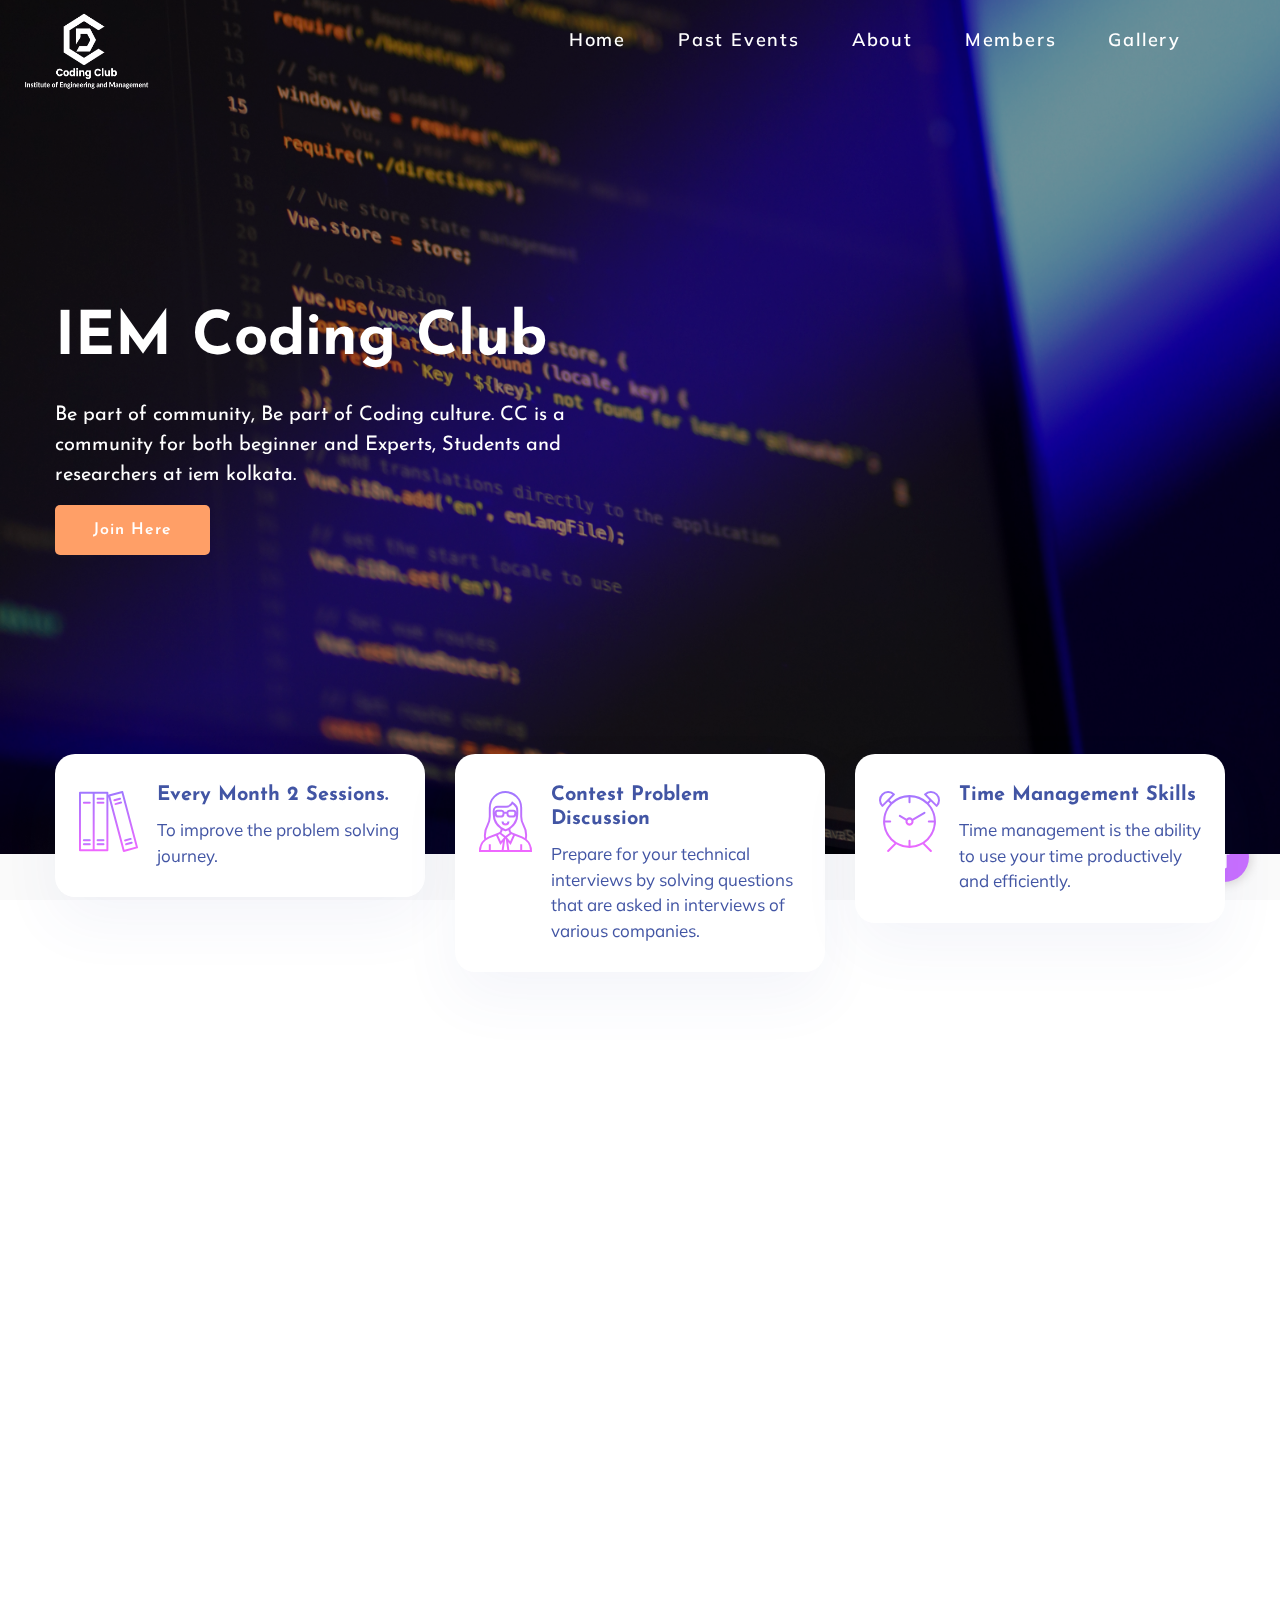
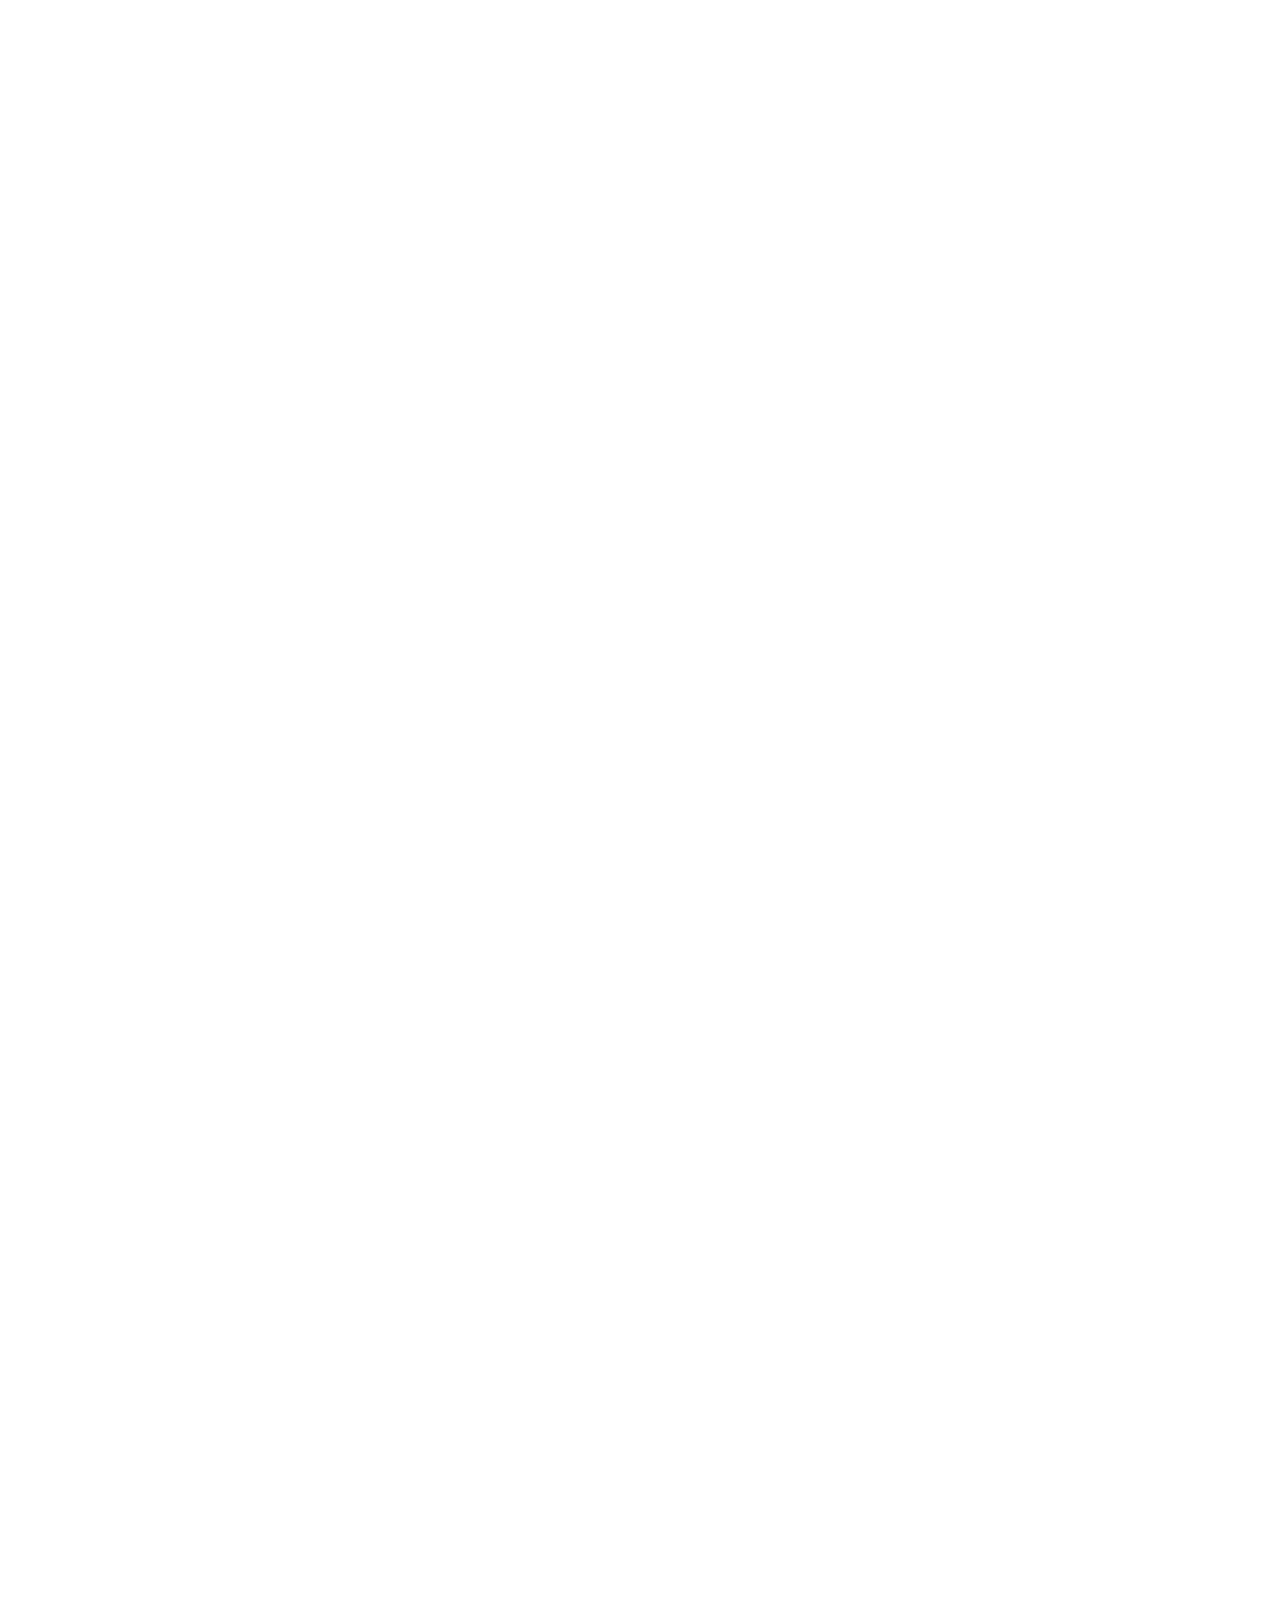
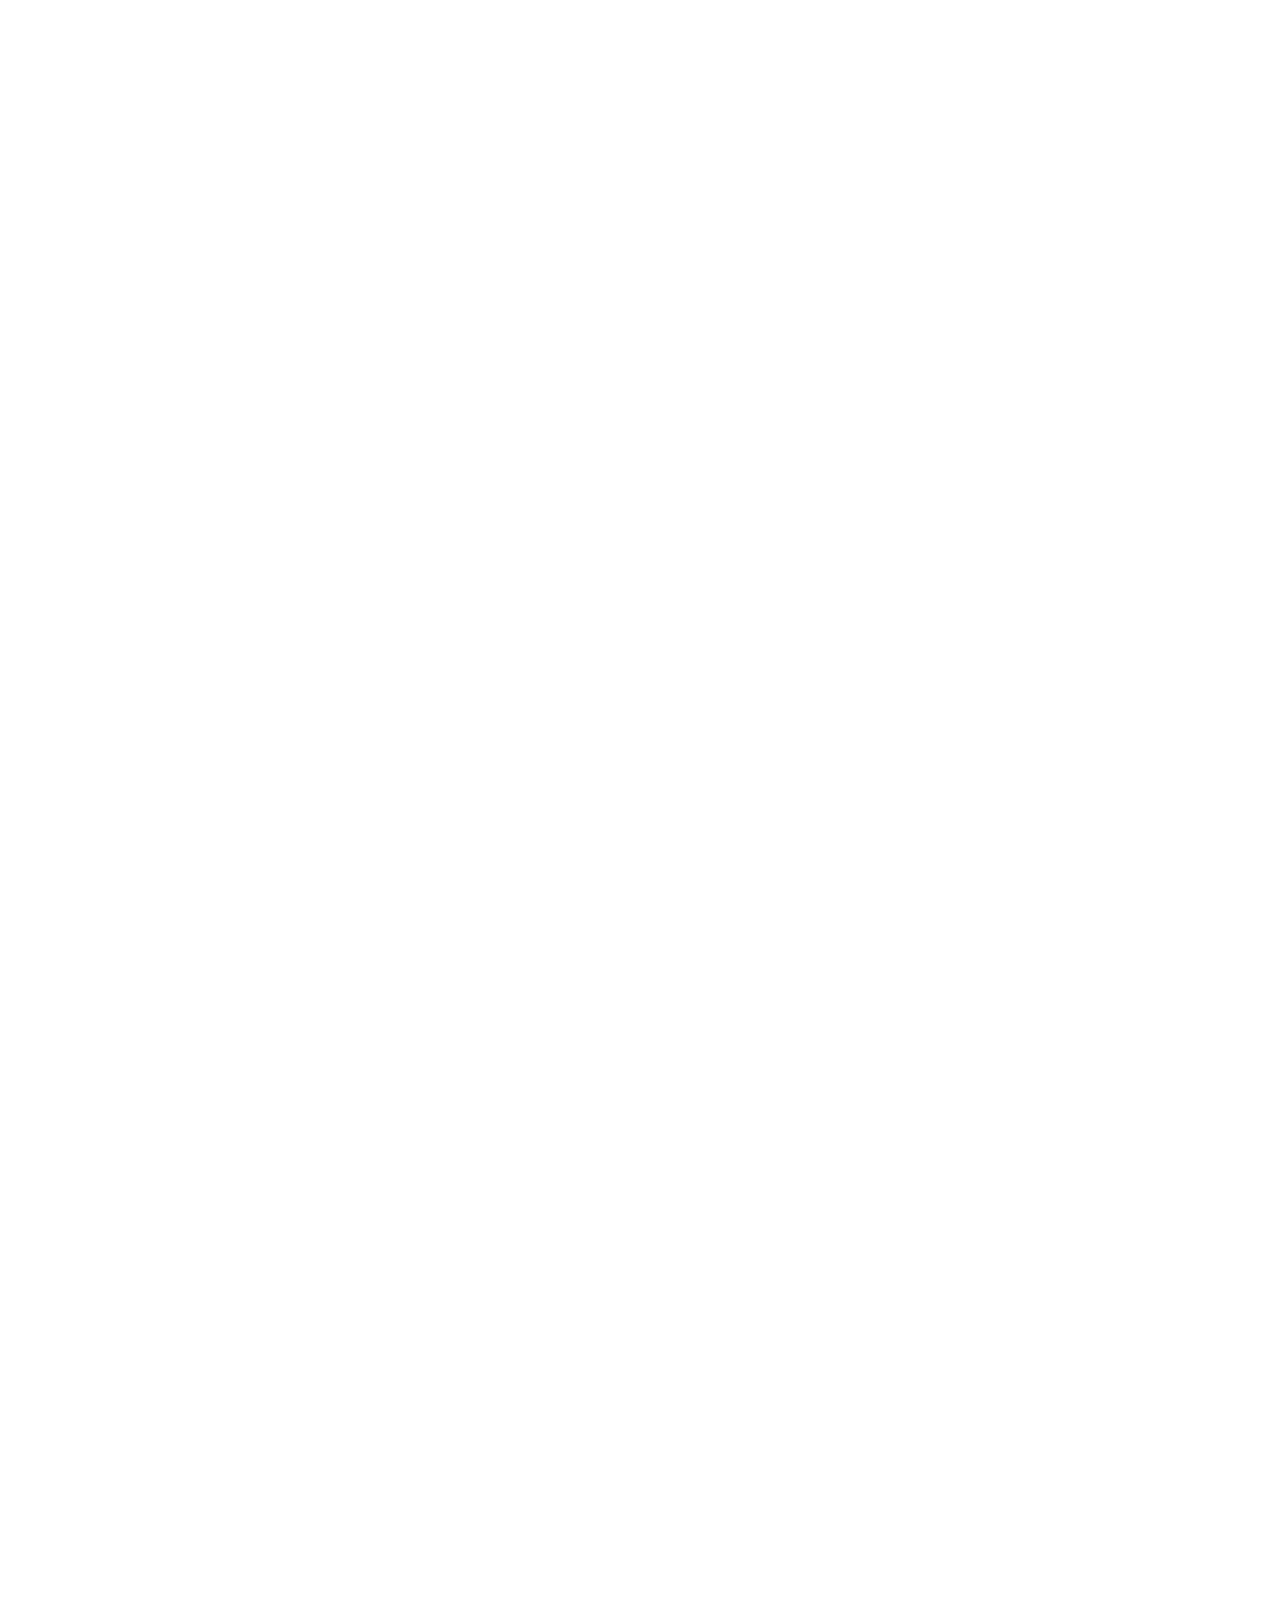
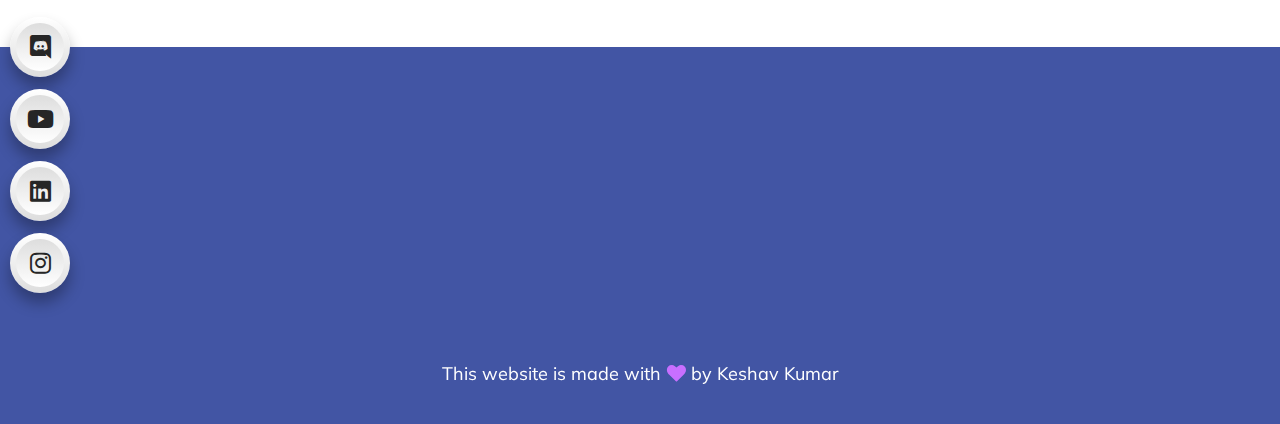
==== commit 5c3230d7: "newUpdate" ====
--- a/index.html
+++ b/index.html
@@ -27,12 +27,22 @@
     <link rel="stylesheet" href="assets/css/style.css">
     <link rel="preconnect" href="https://fonts.googleapis.com">
     <link rel="preconnect" href="https://fonts.gstatic.com" crossorigin>
-    <link href="https://fonts.googleapis.com/css2?family=Bungee+Spice&family=Nabla&family=Roboto:wght@300&display=swap" rel="stylesheet">
+    <link href="https://fonts.googleapis.com/css2?family=Bungee+Spice&family=Nabla&family=Roboto:wght@300&display=swap"
+        rel="stylesheet">
     <link rel="preconnect" href="https://fonts.googleapis.com">
-<link rel="preconnect" href="https://fonts.gstatic.com" crossorigin>
-<link rel="preconnect" href="https://fonts.googleapis.com">
-<link rel="preconnect" href="https://fonts.gstatic.com" crossorigin>
-<link href="https://fonts.googleapis.com/css2?family=Bungee+Spice&family=Nabla&family=Oswald&family=Roboto:wght@300&display=swap" rel="stylesheet">
+    <link rel="preconnect" href="https://fonts.gstatic.com" crossorigin>
+    <link rel="preconnect" href="https://fonts.googleapis.com">
+    <link rel="preconnect" href="https://fonts.gstatic.com" crossorigin>
+    <link
+        href="https://fonts.googleapis.com/css2?family=Bungee+Spice&family=Nabla&family=Oswald&family=Roboto:wght@300&display=swap"
+        rel="stylesheet">
+
+
+    <link rel="stylesheet" href="STYLE.css">
+
+    <!-- AOS CSS -->
+    <link rel="stylesheet" href="https://unpkg.com/aos@next/dist/aos.css">
+
 </head>
 
 <body>
@@ -59,18 +69,20 @@
                             <div class="col-xl-2 col-lg-2">
                                 <div class="logo">
                                     <a href="index.html"><img src="assets/img/logo/logo.png" alt=""
-                                            style="height: 97px;width:138px;    margin-bottom: -27px;margin-left: -30px;"></a>
+                                            style="height: 107px;width:138px;    margin-bottom: -27px;margin-left: -30px;"></a>
                                 </div>
                             </div>
                             <div class="col-xl-10 col-lg-10">
                                 <div class="menu-wrapper d-flex align-items-center justify-content-end">
                                     <!-- Main-menu -->
                                     <div class="main-menu d-none d-lg-block">
-                                        <nav>
+                                        <nav >
                                             <ul id="navigation">
-                                                <li class="active"><a href="index.html">Home</a></li>
-                                                <li><a href="courses.html">Past Events</a></li>
-                                                <li><a href="about.html">About</a></li>
+                                                <li class="active"><a href="index.html" data-after="Home">Home</a>
+                                                </li>
+                                                <li><a href="courses.html" data-after="Past Event">Past Events</a>
+                                                </li>
+                                                <li><a href="about.html" data-after="About">About</a></li>
                                                 <!-- <li><a href="#">Blog</a>
                                                     <ul class="submenu">
                                                         <li><a href="blog.html">Blog</a></li>
@@ -78,19 +90,36 @@
                                                         <li><a href="elements.html">Element</a></li>
                                                     </ul>
                                                 </li> -->
-                                                <li><a href="technical.html">Technical Commitee</a></li>
+
+                                                <li class="inMob"><a href="technical.html" data-after="Techinal Committee">Technical
+                                                        Commitee</a></li>
+                                                <li class="inMob"><a href="student.html" data-after="Techinal Committee">Student
+                                                        Commitee</a></li>
+
+                                                <li class="dropdown">
+                                                    <a href="#">Members</a>
+                                                    <ul class="dropdown_content">
+                                                        <li class="Content1"><a href="technical.html">Technical committee</a></li>
+                                                        <li class="Content2"><a href="student.html">Student Committee</a></li>
+                                                    </ul>
+                                                </li>
+
                                                 <!-- <li><a href="advisory.html">Advisory Commitee</a></li> -->
-                                                <li><a href="gallery.html">Gallery</a></li>
+                                                <li><a href="gallery.html" data-after="Gallery">Gallery</a></li>
                                                 <!-- Button -->
                                                 <!-- <li class="button-header margin-left "><a href="#" class="btn">Join</a></li>
-                                                <li class="button-header"><a href="login.html" class="btn btn3">Log in</a></li> -->
+                                                    <li class="button-header"><a href="login.html" class="btn btn3">Log in</a></li> -->
                                             </ul>
+                                            
                                         </nav>
                                     </div>
                                 </div>
                             </div>
                             <!-- Mobile Menu -->
-                            <div class="col-12">
+                            <div class="col-12 ">
+                                <!-- <div class="hamburger">
+                                    <div class="bar"></div>
+                                </div> -->
                                 <div class="mobile_menu d-block d-lg-none"></div>
                             </div>
                         </div>
@@ -102,7 +131,7 @@
     </header>
     <main>
         <!--? slider Area Start-->
-        <section class="slider-area ">
+        <section class="slider-area " data-aos="fade-up">
             <div class="slider-active">
                 <!-- Single Slider -->
                 <div class="single-slider slider-height d-flex align-items-center">
@@ -112,8 +141,8 @@
                                 <div class="hero__caption">
                                     <h1 data-animation="fadeInLeft" data-delay="0.2s">IEM Coding Club</h1>
                                     <h2 data-animation="fadeInLeft" data-delay="0.4s" style="color: #fff; 
-                                   " >Be part of community, Be part of
-                                        Coding culture
+                                   line-height: 1.5em;">Be part of community, Be part of
+                                        Coding culture.
 
                                         CC is a community for both beginner and Experts, Students and researchers at iem
                                         kolkata.
@@ -130,7 +159,7 @@
         </section>
         <!-- ? services-area -->
         <div class="services-area">
-            <div class="container">
+            <div class="container attachedHero">
                 <div class="row justify-content-sm-center">
                     <div class="col-lg-4 col-md-6 col-sm-8">
                         <div class="single-services mb-30">
@@ -170,7 +199,7 @@
             </div>
         </div>
         <!-- Courses area start -->
-        <div class="courses-area section-padding40 fix">
+        <div class="courses-area section-padding40 fix" data-aos="fade-up">
             <div class="container">
                 <div class="row justify-content-center">
                     <div class="col-xl-7 col-lg-8">
@@ -189,7 +218,8 @@
                             <div class="properties__caption">
                                 <p>Algo Series</p>
                                 <h3><a href="#" target="_blank">Binary Series</a></h3>
-                                <p>Binary search is a fast search algorithm with run-time complexity of Ο(log n).<br> <br>This search algorithm works on the principle of divide and conquer.
+                                <p>Binary search is a fast search algorithm with run-time complexity of Ο(log n).<br>
+                                    <br>This search algorithm works on the principle of divide and conquer.
 
                                 </p>
 
@@ -229,9 +259,10 @@
                             <div class="properties__caption">
                                 <p>Android Bootcamp</p>
                                 <h3><a href="#">Day 2: Building Sabzi Mandi App Part 1 </a></h3>
-                                <p>Welcome to Day 2 of Android Bootcamp 2021 hosted by Codechef IEMK in collab with GDSC, ACM and CSI Student Chapters of IEM.
-
-                                    
+                                <p>Welcome to Day 2 of Android Bootcamp 2021 hosted by Codechef IEMK in collab with
+                                    GDSC, ACM and CSI Student Chapters of IEM.
+
+
 
                                 </p>
 
@@ -357,7 +388,7 @@
         <!--? About Area-1 Start -->
         <section class="about-area1 fix pt-10">
             <div class="support-wrapper align-items-center">
-                <div class="left-content1">
+                <div class="left-content1" data-aos="fade-right">
                     <div class="about-icon">
                         <img src="assets/img/icon/about.svg" alt="">
                     </div>
@@ -392,7 +423,7 @@
                             <p>Solve complexity of daily life problem in minimal approach</p>
                         </div>
                     </div>
-                    
+
                     <div class="single-features">
                         <div class="features-icon">
                             <img src="assets/img/icon/right-icon.svg" alt="">
@@ -402,13 +433,14 @@
                         </div>
                     </div>
                 </div>
-                <div class="right-content1">
+                <div class="right-content1" data-aos="fade-left">
                     <!-- img -->
                     <div class="right-img">
                         <img src="assets/img/gallery/thumbnail.jpg" alt="">
 
-                        <div class="video-icon" >
-                            <a class="popup-video btn-icon" href="https://www.youtube.com/watch?v=zaAjKPbQ2k0"><i class="fas fa-play"></i></a>
+                        <div class="video-icon">
+                            <a class="popup-video btn-icon" href="https://www.youtube.com/watch?v=zaAjKPbQ2k0"><i
+                                    class="fas fa-play"></i></a>
                         </div>
                     </div>
                 </div>
@@ -417,11 +449,11 @@
         <!-- About Area End -->
         <!--? top subjects Area Start -->
         <div class="topic-area section-padding40">
-            <div class="container">
+            <div class="container" data-aos="fade-up">
                 <div class="row justify-content-center">
                     <div class="col-xl-7 col-lg-8">
                         <div class="section-tittle text-center mb-55">
-                            <h2 style="font-family: 'Rubik Dirt', cursive;">Explore Trends in Programming </h2>
+                            <h2 style="font-family: 'Rubik Dirt', cursive; margin-top: 100px;">Explore Trends in Programming </h2>
                         </div>
                     </div>
                 </div>
@@ -534,15 +566,15 @@
         </div>
         <!-- top subjects End -->
         <!--? About Area-3 Start -->
-       <section class="about-area3 fix">
+        <section class="about-area3 fix">
             <div class="support-wrapper align-items-center">
-                <div class="right-content3">
+                <div class="right-content3" data-aos="fade-left">
                     <!-- img -->
                     <div class="right-img">
                         <img src="assets/img/gallery/about3.png" alt="">
                     </div>
                 </div>
-                <div class="left-content3">
+                <div class="left-content3" data-aos="fade-right">
                     <!-- section tittle -->
                     <div class="section-tittle section-tittle2 mb-20">
                         <div class="front-text">
@@ -562,7 +594,8 @@
                             <img src="assets/img/icon/right-icon.svg" alt="">
                         </div>
                         <div class="features-caption">
-                            <p>The secret of getting ahead is getting started and we aim to provide every student with the right start.</p>
+                            <p>The secret of getting ahead is getting started and we aim to provide every student with
+                                the right start.</p>
                         </div>
                     </div>
                     <div class="single-features">
@@ -570,14 +603,15 @@
                             <img src="assets/img/icon/right-icon.svg" alt="">
                         </div>
                         <div class="features-caption">
-                            <p>We create a platform which allows students to gain assistance and mentorship to enhance their coding ability. </p>
+                            <p>We create a platform which allows students to gain assistance and mentorship to enhance
+                                their coding ability. </p>
                         </div>
                     </div>
                 </div>
             </div>
         </section>
-        <section class="team-area section-padding40 fix">
-            <div class="container">
+        <section class="team-area section-padding40 fix" style="margin-top: 88px;">
+            <div class="container" data-aos="fade-up">
                 <div class="row justify-content-center">
                     <div class="col-xl-7 col-lg-8">
                         <div class="section-tittle text-center mb-55">
@@ -595,7 +629,8 @@
                             <h1 style="color: #141414;">Chairman</h1>
                             <p>HOD,CSE,IEM Kolkata</p>
                         </div>
-                    </div>  <div class="single-cat text-center">
+                    </div>
+                    <div class="single-cat text-center">
                         <div class="cat-icon">
                             <img src="assets/img/Technical Commitee/Sumanta_Sir.png" alt="">
                         </div>
@@ -606,11 +641,11 @@
                         </div>
                     </div>
                 </div>
-                </div>
-                </section>
+            </div>
+        </section>
         <!-- About Area End -->
         <!--? Team -->
-        <section class="team-area section-padding40 fix">
+        <!-- <section class="team-area section-padding40 fix">
             <div class="container">
                 <div class="row justify-content-center">
                     <div class="col-xl-7 col-lg-8">
@@ -665,7 +700,7 @@
                             <h2 style="color: #141414;">Graphics Lead</h2>
                         </div>
                     </div>
-                    
+
                     <div class="single-cat text-center">
                         <div class="cat-icon">
                             <img src="assets/img/Members/anwesha.png" alt="">
@@ -701,8 +736,8 @@
                             <h5><a href="services.html">Harsha Gupta</a></h5>
                             <h2 style="color: #141414;">Competetive Programming Lead</h2>
                         </div>
-                    </div>  
-                    
+                    </div>
+
                     <div class="single-cat text-center">
                         <div class="cat-icon">
                             <img src="assets/img/Members/bidisha.png" alt="">
@@ -731,16 +766,17 @@
                             <h5><a href="services.html">Deena Wilson</a></h5>
                             <h2 style="color: #141414;">Event Management Co-Lead</h2>
                         </div>
-                    </div>   <div class="single-cat text-center">
+                    </div>
+                    <div class="single-cat text-center">
                         <div class="cat-icon">
                             <img src="assets/img/Members/mudit_colead.png" alt="">
                         </div>
                         <div class="cat-cap">
-                            <h5><a href="services.html">Mudit Anandn</a></h5>
+                            <h5><a href="services.html">Mudit Anand</a></h5>
                             <h2 style="color: #141414;">Wev Dev Co-Lead</h2>
                         </div>
-                    </div> 
-                    
+                    </div>
+
                     <div class="single-cat text-center">
                         <div class="cat-icon">
                             <img src="assets/img/Members/aarav.png" alt="">
@@ -759,7 +795,7 @@
                             <h2 style="color: #141414;">Content Lead,IEMCC</h2>
                         </div>
                     </div>
-                        <div class="single-cat text-center">
+                    <div class="single-cat text-center">
                         <div class="cat-icon">
                             <img src="assets/img/Members/tanya.png" alt="">
                         </div>
@@ -787,7 +823,7 @@
                             <h2 style="color: #141414;">Blockchain Lead</h2>
                         </div>
                     </div>
-                     <div class="single-cat text-center">
+                    <div class="single-cat text-center">
                         <div class="cat-icon">
                             <img src="assets/img/Members/raihan.png" alt="">
                         </div>
@@ -798,18 +834,18 @@
                     </div>
                 </div>
             </div>
-        </section>
+        </section> -->
         <!-- Services End -->
         <!--? About Area-2 Start -->
         <section class="about-area2 fix pb-padding">
             <div class="support-wrapper align-items-center">
-                <div class="right-content2">
+                <div class="right-content2" data-aos="flip-left">
                     <!-- img -->
                     <div class="right-img">
                         <img src="assets/img/grouppic.jpeg" alt="">
                     </div>
                 </div>
-                <div class="left-content2">
+                <div class="left-content2" data-aos="flip-right">
                     <!-- section tittle -->
                     <div class="section-tittle section-tittle2 mb-20">
                         <div class="front-text">
@@ -823,38 +859,42 @@
                     </div>
                 </div>
             </div>
-           
+
         </section>
-       
+
         <!-- About Area End -->
     </main>
-   
+
     <footer>
         <div class="footer-wrappper footer-bg">
 
-            <ul>
-            
-                <li class="sociallist"><a class="social" href="https://discord.com/invite/djuKbPAAP7"><i class="fab fa-discord" aria-hidden="true"></i></a></li>
-                <li class="sociallist"><a class="social" href="https://www.youtube.com/c/IEMCodingClub"><i class="fab fa-youtube" aria-hidden="true"></i></a></li>
-                <li class="sociallist"><a class="social" href="https://www.linkedin.com/company/iemcc/"><i class="fab fa-linkedin" aria-hidden="true"></i></a></li>
-                <li class="sociallist"><a  class ="social" href="https://www.instagram.com/iem_cc/"><i class="fab fa-instagram" aria-hidden="true"></i></a></li>
-              </ul>
+            <ul id="socialmediaIcons">
+
+                <li class="sociallist"><a class="social" href="https://discord.com/invite/djuKbPAAP7"><i
+                            class="fab fa-discord" aria-hidden="true"></i></a></li>
+                <li class="sociallist"><a class="social" href="https://www.youtube.com/c/IEMCodingClub"><i
+                            class="fab fa-youtube" aria-hidden="true"></i></a></li>
+                <li class="sociallist"><a class="social" href="https://www.linkedin.com/company/iemcc/"><i
+                            class="fab fa-linkedin" aria-hidden="true"></i></a></li>
+                <li class="sociallist"><a class="social" href="https://www.instagram.com/iem_cc/"><i
+                            class="fab fa-instagram" aria-hidden="true"></i></a></li>
+            </ul>
             <!-- Footer Start-->
-         
+
             <!-- footer-bottom area -->
             <div class="footer-bottom-area">
                 <div class="container">
-                   
+
                     <div class="footer-border">
                         <div class="row d-flex align-items-center">
-                            
+
                             <div class="col-xl-12 ">
-                               
+
                                 <div class="footer-copy-right text-center">
-                                    
+
                                     <p>
                                         <!-- Link back to Colorlib can't be removed. Template is licensed under CC BY 3.0. -->
-                                        
+
                                         This website is made with <i class="fa fa-heart" aria-hidden="true"></i> by <a
                                             href="https://github.com/potatooBot" target="_blank">Keshav Kumar</a>
                                         <!-- Link back to Colorlib can't be removed. Template is licensed under CC BY 3.0. -->
@@ -916,6 +956,8 @@
     <script src="./assets/js/plugins.js"></script>
     <script src="./assets/js/main.js"></script>
 
+    <script src="https://unpkg.com/aos@next/dist/aos.js"></script>
+    <script src="main.js"></script>
 </body>
 
 </html>--- a/STYLE.css
+++ b/STYLE.css
@@ -0,0 +1,247 @@
+* {
+    box-sizing: border-box;
+    margin: 0;
+    padding: 0;
+}
+
+.logo a {
+    background-size: cover;
+}
+
+/* Styling navigation section */
+#navigation {
+    margin: 18px 0;
+    padding: 0;
+    list-style: none;
+
+    text-align: center;
+}
+
+#navigation li {
+    position: relative;
+    padding: 10px 0;
+}
+
+#navigation li a {
+    font-size: 18px;
+
+    color: #fff;
+    text-decoration: none;
+    letter-spacing: 0.1em;
+
+    display: inline-block;
+    padding: 15px 10px;
+    position: relative;
+}
+
+#navigation li a:after {
+    background: none repeat scroll 0 0 transparent;
+    bottom: 0;
+    content: "";
+    display: block;
+    height: 2px;
+    left: 50%;
+    position: absolute;
+    background: #fff;
+    transition: width 0.3s ease 0s, left 0.3s ease 0s;
+    width: 0;
+}
+
+#navigation li a:hover:after {
+    width: 100%;
+    left: 0;
+}
+
+/* Mobile menu Navigation */
+.mobile_menu .slicknav_menu .slicknav_nav.activate {
+    display: flex !important;
+    flex-direction: column;
+    justify-content: center;
+    align-items: center;
+    position: relative;
+    top: -86px;
+    right: 50px;
+    width: 100vw;
+    height: 100vh;
+    /* background: #b293c5; */
+
+    background-color: rgb(31, 30, 30);
+    overflow-x: hidden;
+    transition: 0.5s ease left;
+}
+
+.mobile_menu .slicknav_menu .slicknav_nav a:hover {
+    background: transparent;
+    color: #604b6c;
+}
+
+@media only screen and (max-width : 991px) {
+
+    .mobile_menu .slicknav_menu .slicknav_nav a {
+        text-transform: uppercase;
+        padding: 20px;
+        display: block;
+        text-decoration: none;
+        color: white;
+        font-size: 25px;
+        font-weight: 500;
+        letter-spacing: 0.2rem;
+    }
+
+    /* 
+    .mobile_menu .slicknav_menu .slicknav_nav a::after {
+        content: attr(data-after);
+        position: absolute;
+        top: 50%;
+        left: 50%;
+        text-transform: initial;
+        transform: translate(-50%, -50%) scale(0) !important;
+        color: rgba(224, 233, 241, 0.021);
+        font-size: 10rem;
+        font-weight: 1000;
+        letter-spacing: 50px;
+        z-index: -1;
+        transition: letter-spacing 0.3s ease !important;
+        color: transparent;
+        -webkit-text-stroke: 1px;
+        -webkit-text-stroke-color: rgb(65, 105, 225, 0.2);
+        -webkit-text-stroke-width: 3px;
+    }
+
+    .mobile_menu .slicknav_nav li:hover a::after {
+        letter-spacing: initial !important;
+        
+        transform: translate(-50%, -50%) scale(1) !important;
+    } */
+}
+
+@media only screen and (max-width : 700px) {
+    .mobile_menu .slicknav_menu .slicknav_nav.activate {
+        right: 21px;
+    }
+
+
+}
+
+
+@media screen and (max-height: 300px) {
+    #navigation {
+        margin-top: 40px;
+    }
+}
+
+/* End of Mobile menu Navigation */
+
+/* End of navigation Section */
+
+.slider-area,
+.slider-area2 {
+    position: relative;
+    z-index: 1;
+}
+
+.slider-area::after,
+.slider-area2::after {
+    content: "";
+    position: absolute;
+    top: 0;
+    left: 0;
+    height: 100%;
+    width: 100%;
+    background-color: black;
+    opacity: 0.4;
+    z-index: -1;
+}
+
+.hero_caption {
+    z-index: 2;
+}
+
+.hero-btn {
+    margin-top: 10px;
+}
+
+.attachedHero {
+    position: relative;
+    z-index: 2;
+}
+
+.social {
+    margin-top: 12px;
+}
+
+/* Multiple navigation */
+
+.dropdown_content {
+    position: absolute;
+    left: 0;
+    top: 100%;
+    display: none;
+    padding: 0px;
+    margin: 0px
+}
+
+ul li:hover ul {
+    display: block !important;
+    background-color: #45354e9d;
+    border-radius: 13px;
+}
+
+.dropdown_content li {
+    display: block !important;
+    margin: -10px;
+}
+
+.inMob {
+    display: none !important;
+}
+
+@media only screen and (max-width : 991px) {
+    .inMob {
+        display: initial !important;
+    }
+
+    .dropdown,
+    .dropdown-title {
+        display: none !important;
+    }
+}
+
+/* End of Multiple navigation */
+
+/* Student corner */
+.profile {
+    margin-left: 1.5rem;
+    overflow: hidden;
+}
+
+.profile-pic {
+    overflow: hidden;
+    height: 200px !important;
+    width: 220px !important;
+    border-radius: 50% !important; 
+}
+
+.profile-pic img{
+    width: 100%;
+    height: 100%;
+    transition: all 0.5s ease;
+}
+.profile-pic:hover img{
+    transform: scale(1.15);
+}
+@media only screen and (max-width : 991px) {
+
+    .row {
+        display: flex;
+        flex-direction: row;
+        align-items: center;
+        justify-content: center;
+    }
+}
+
+.prfdina {
+    margin-left: 1.5rem !important;
+}
+
+/* End of Student corner */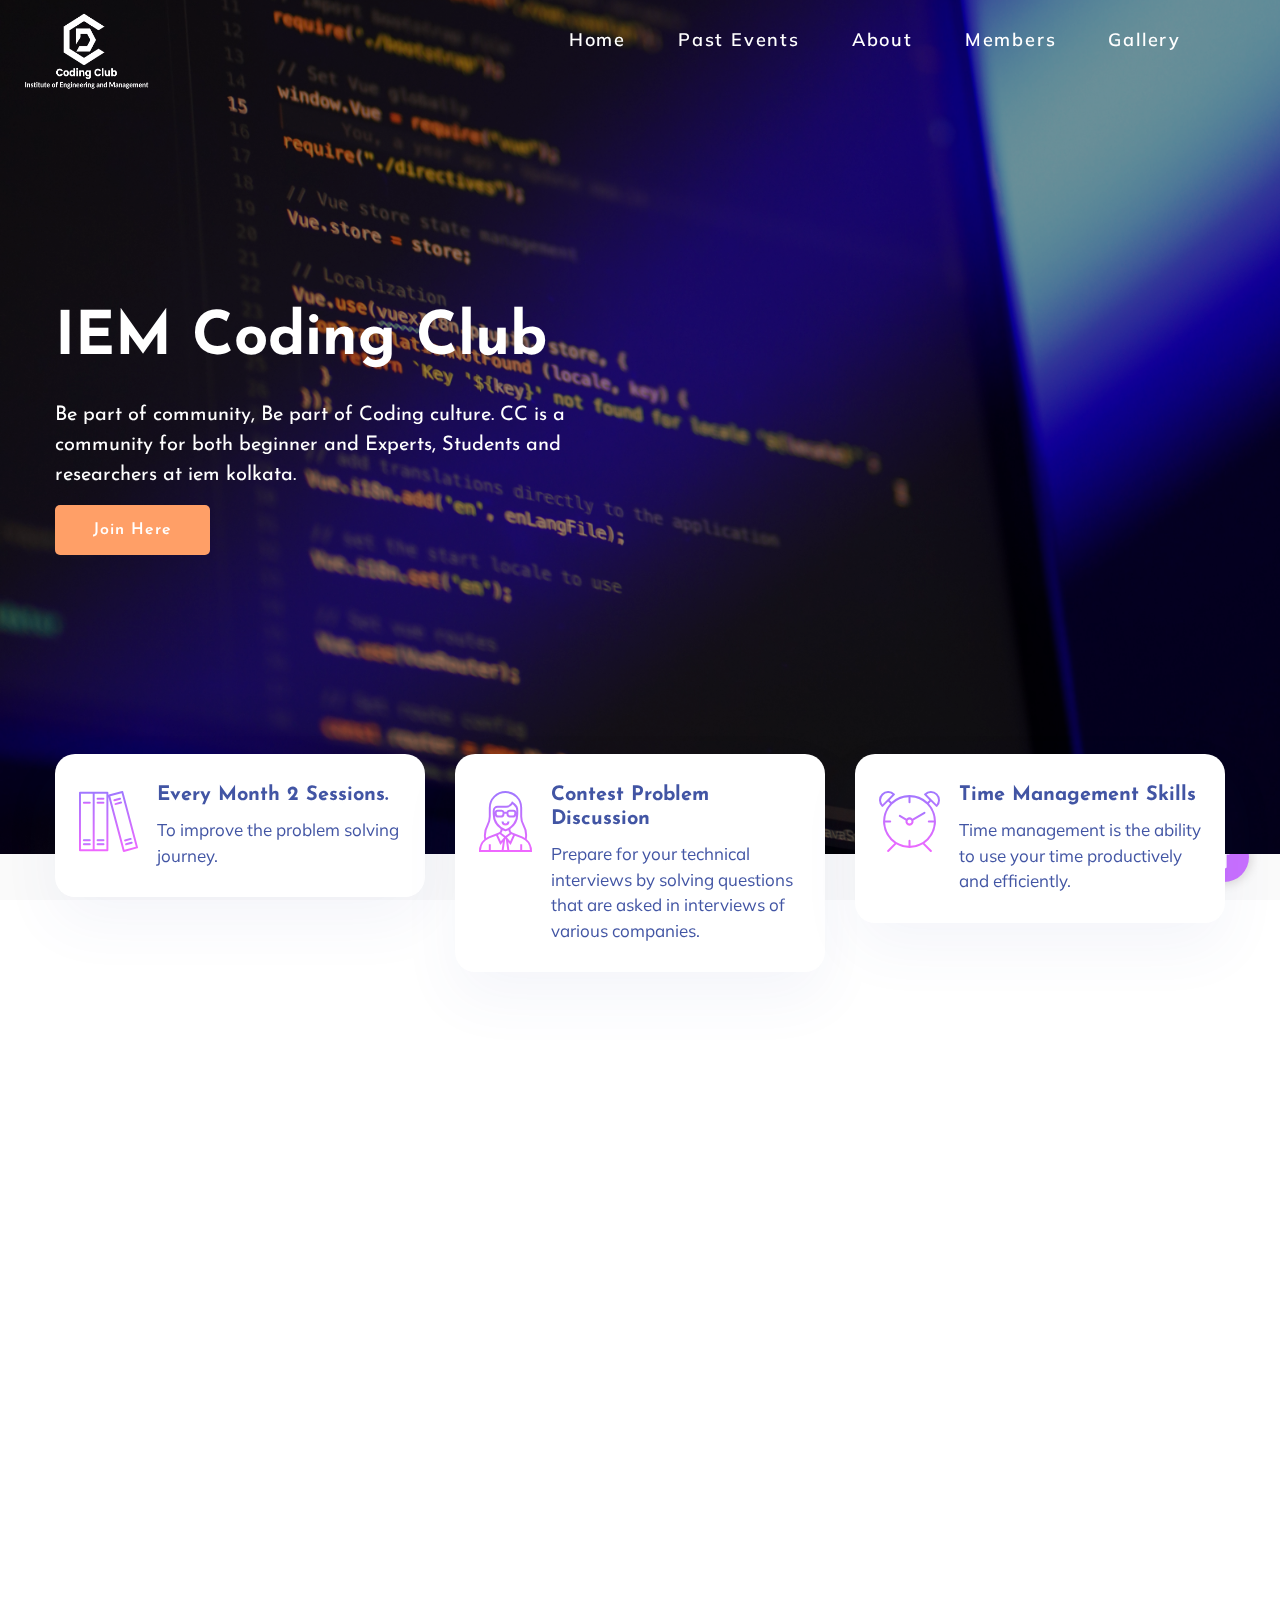
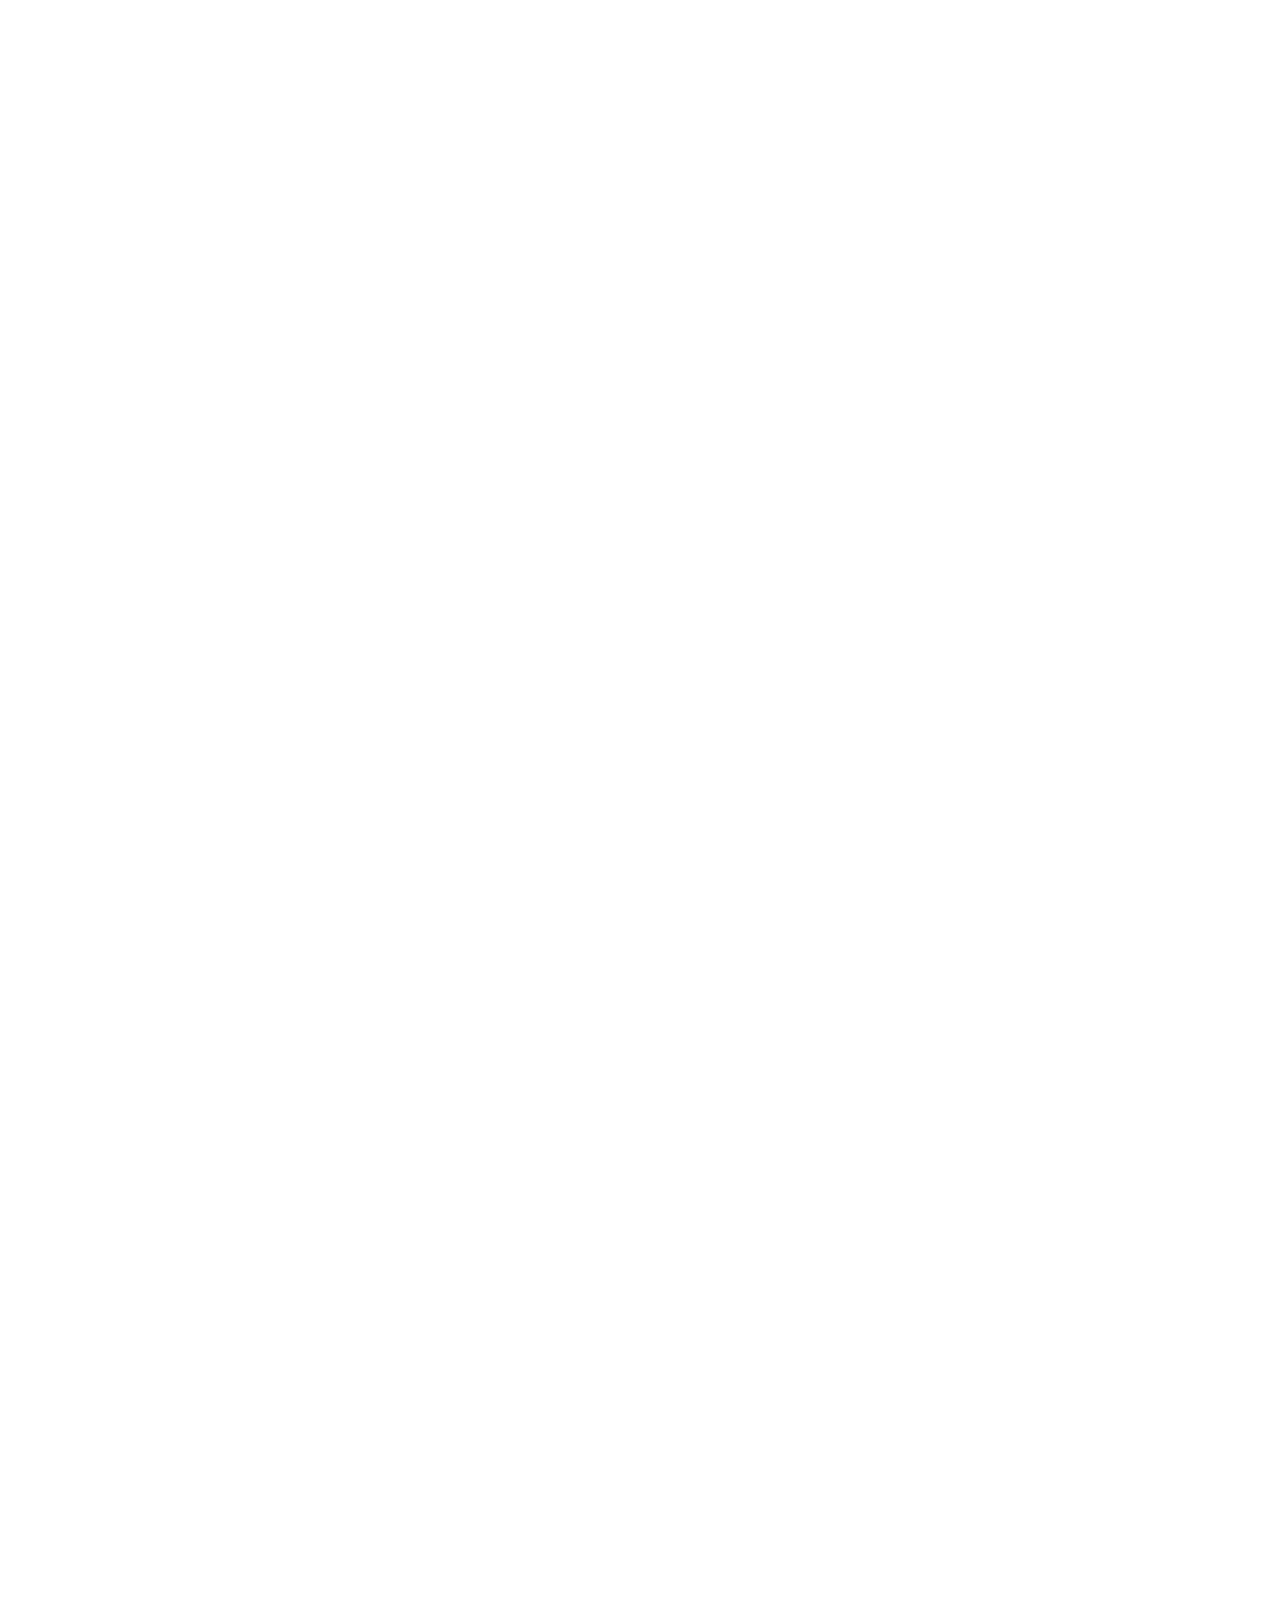
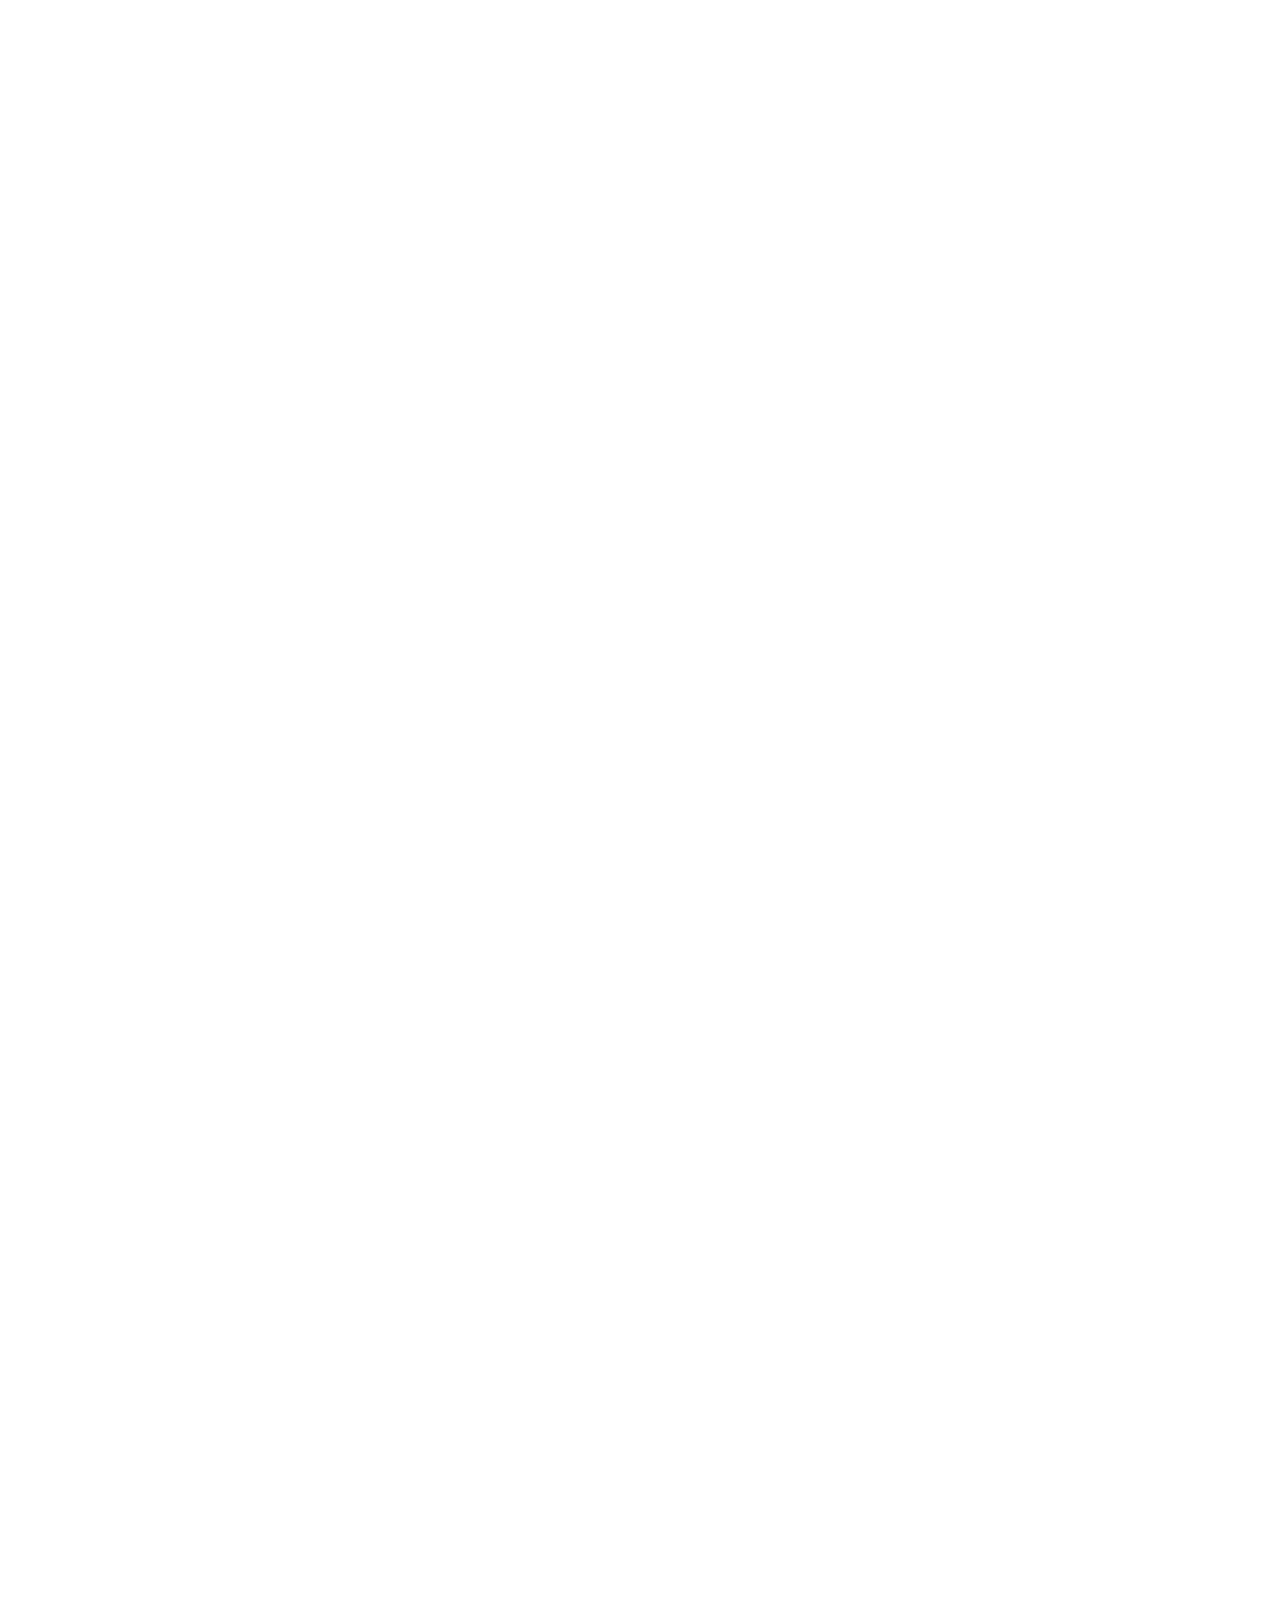
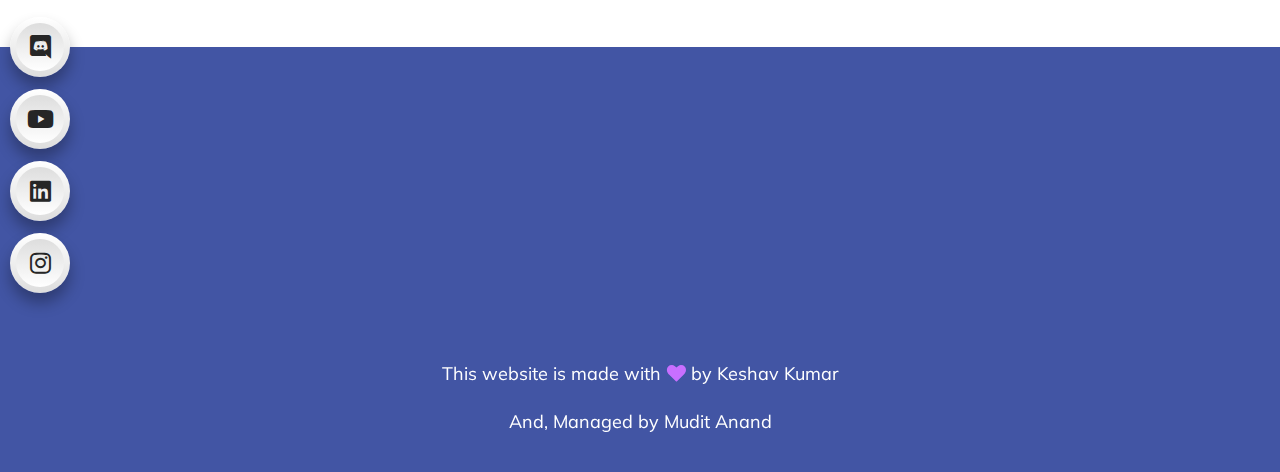
==== commit 88ee1908: "NewUpdate1" ====
--- a/index.html
+++ b/index.html
@@ -899,6 +899,7 @@
                                             href="https://github.com/potatooBot" target="_blank">Keshav Kumar</a>
                                         <!-- Link back to Colorlib can't be removed. Template is licensed under CC BY 3.0. -->
                                     </p>
+                                    <p>And, Managed by <a href="https://www.linkedin.com/in/mudit-anand-533981220">Mudit Anand</a></p>
                                 </div>
                             </div>
                         </div>
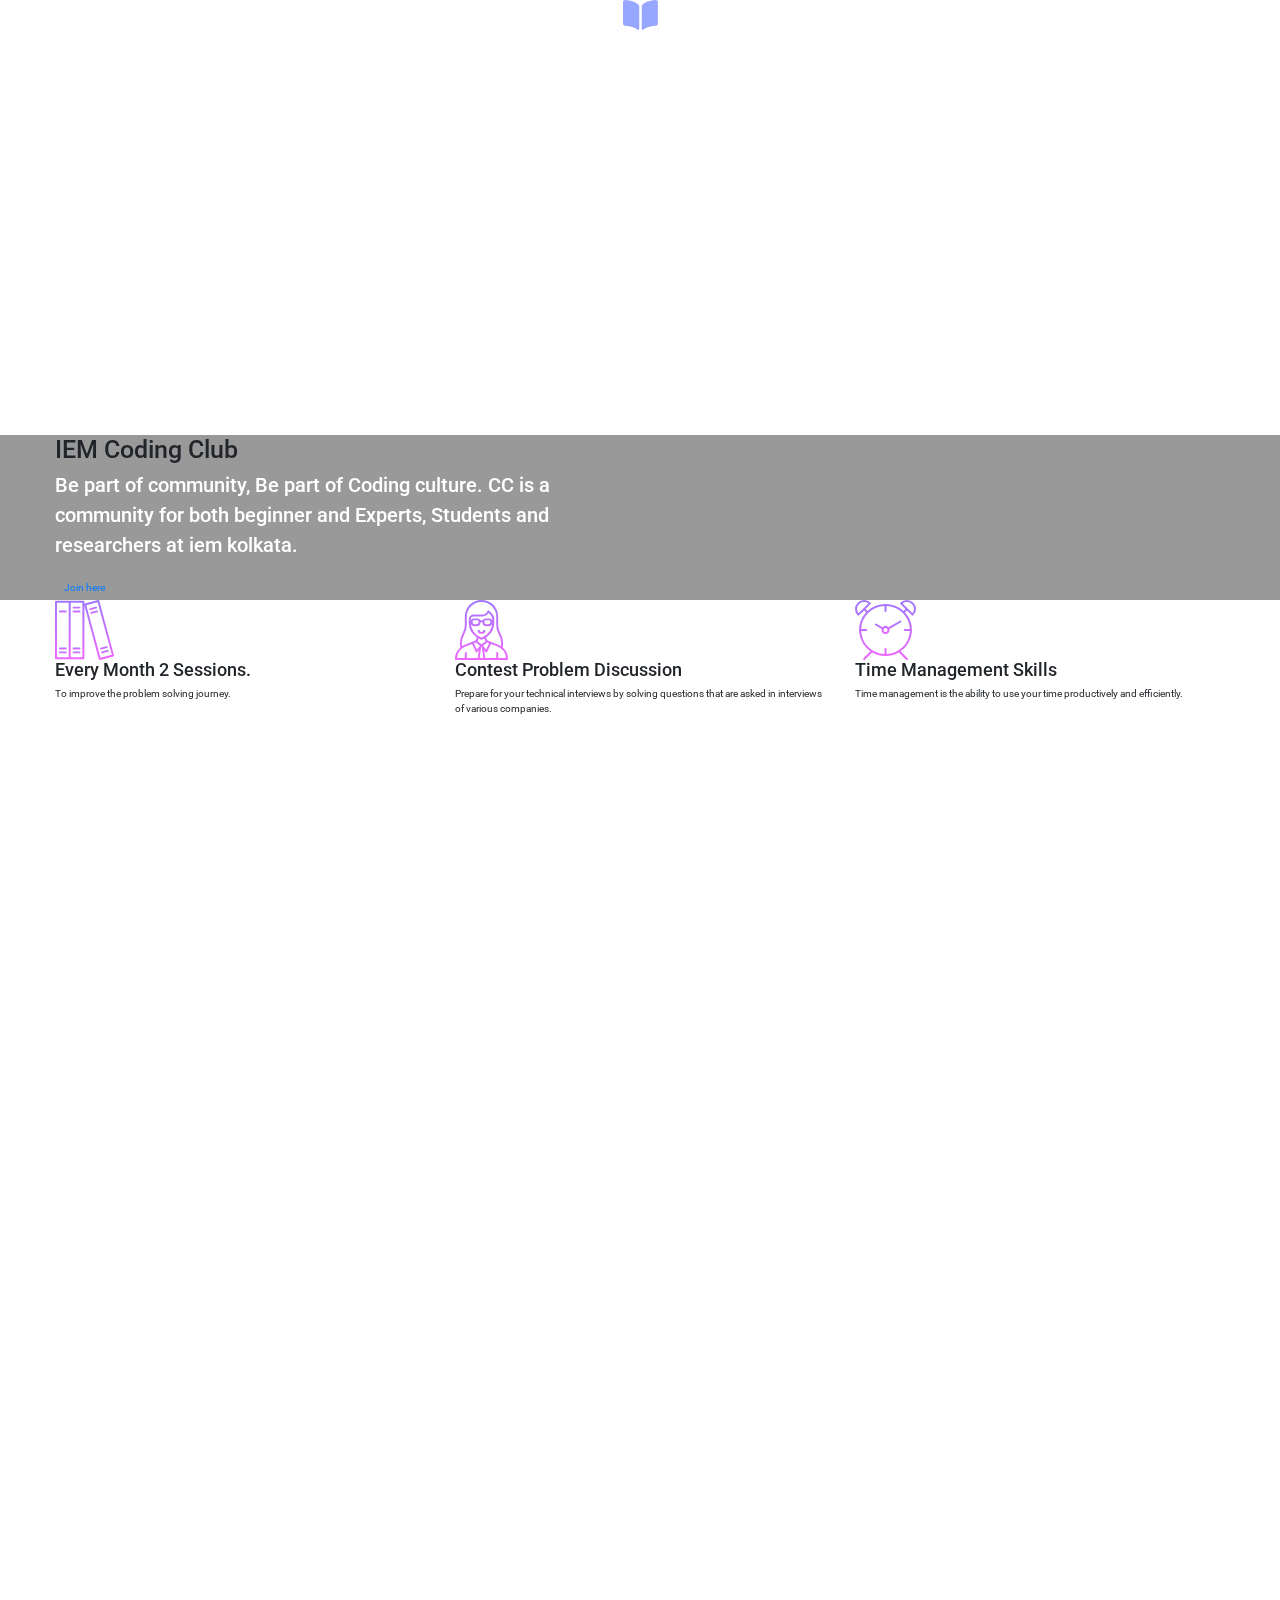
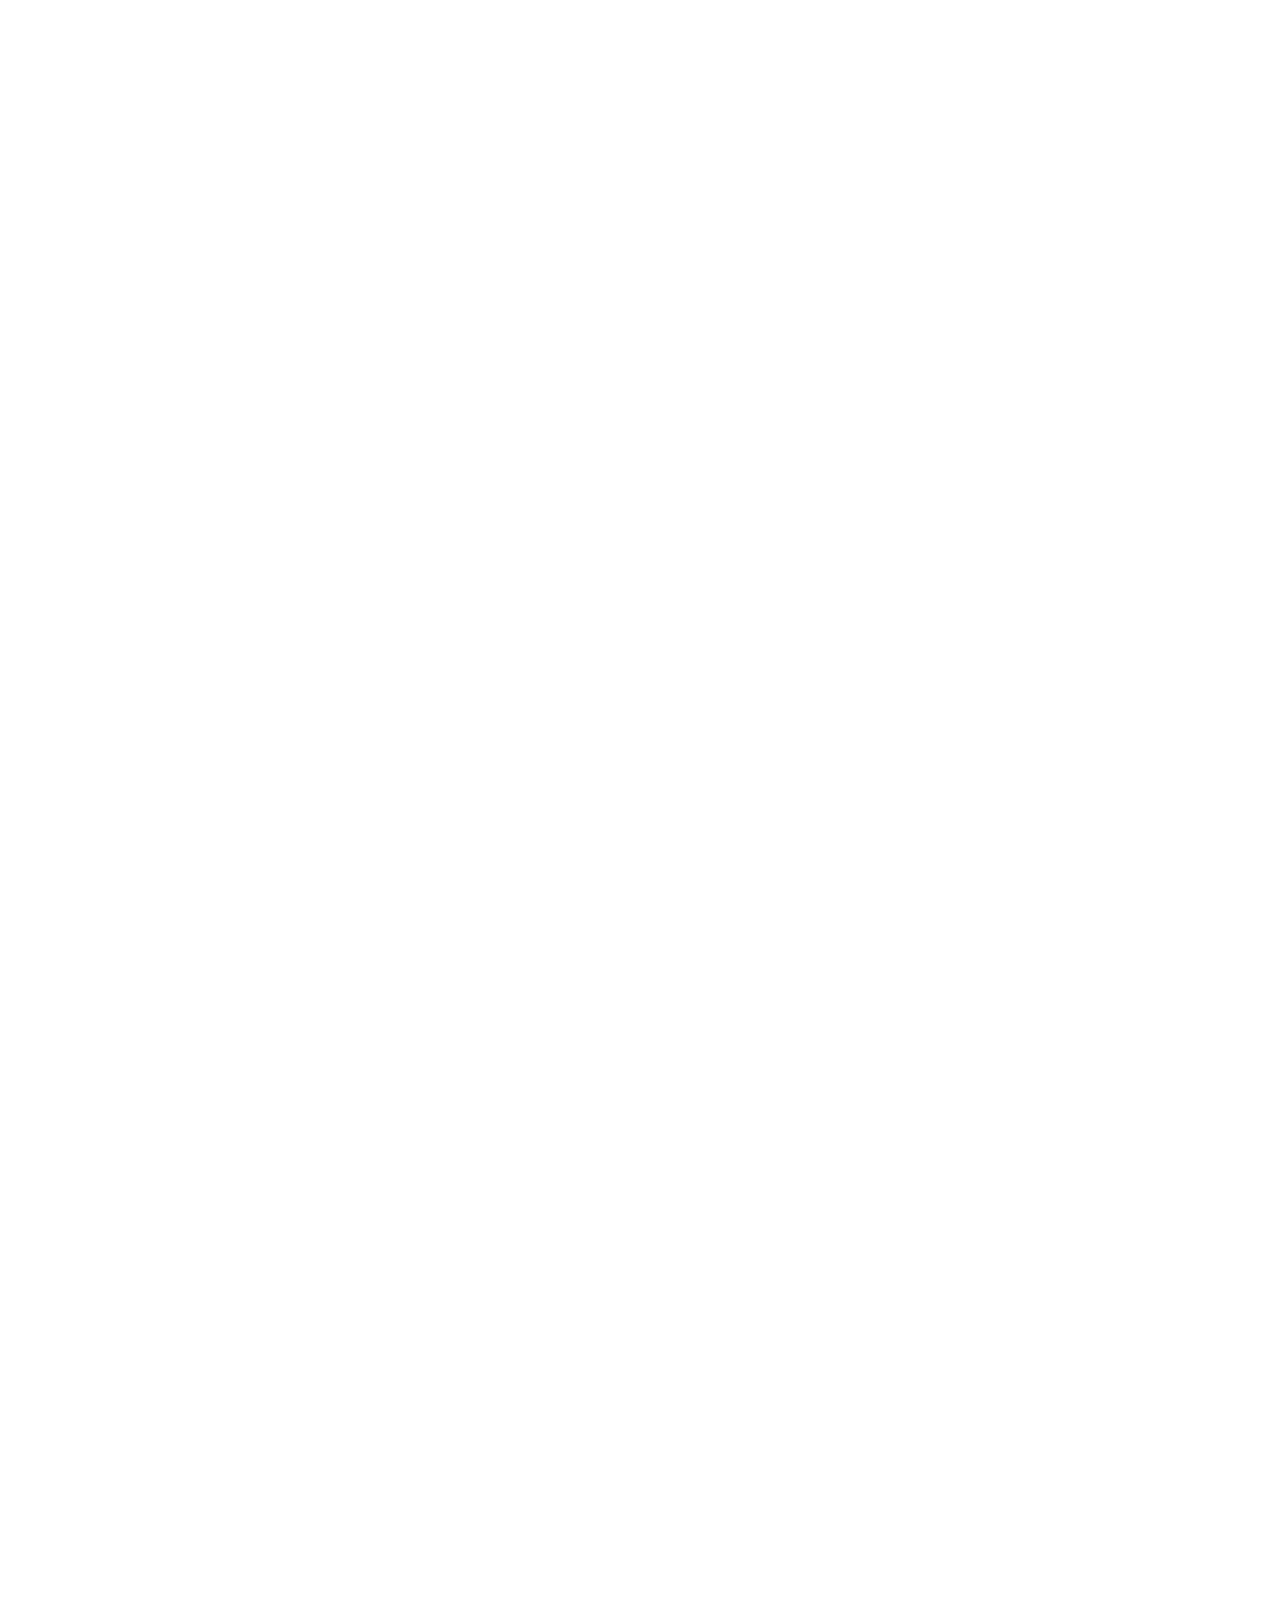
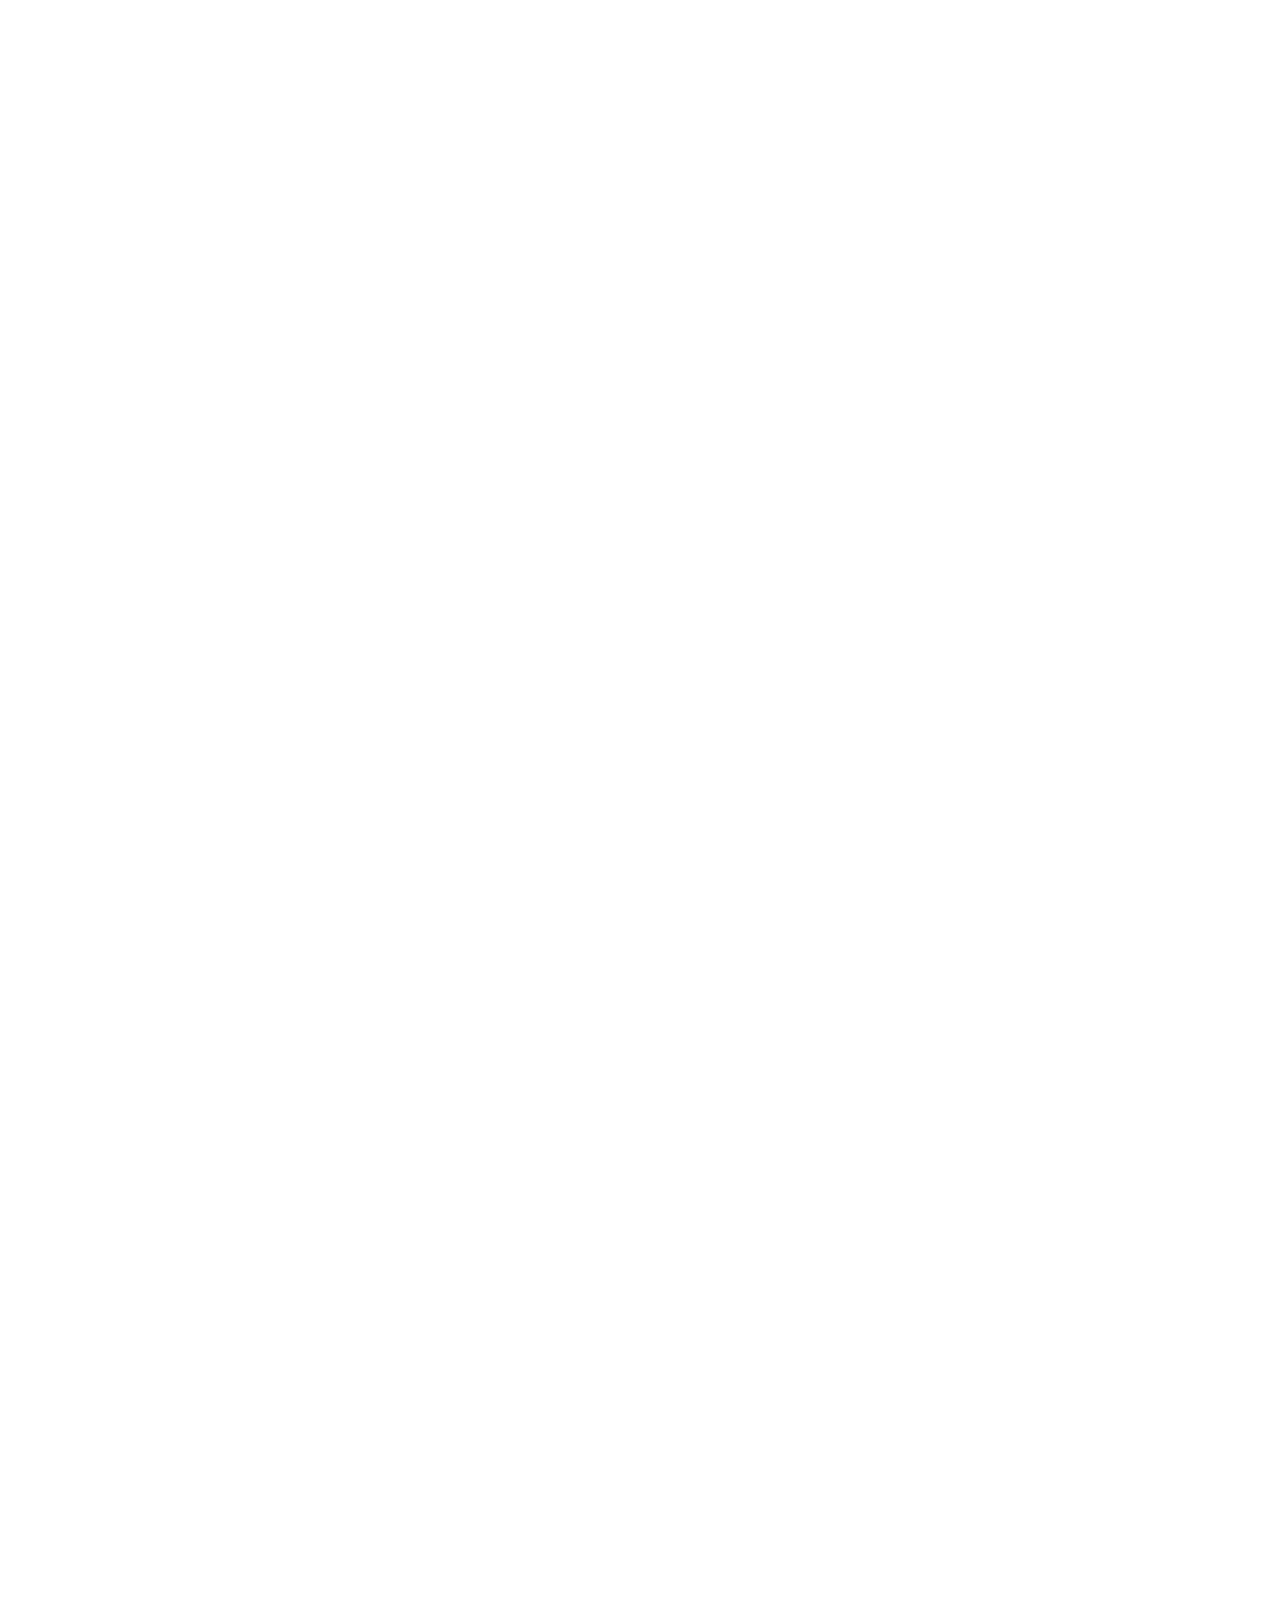
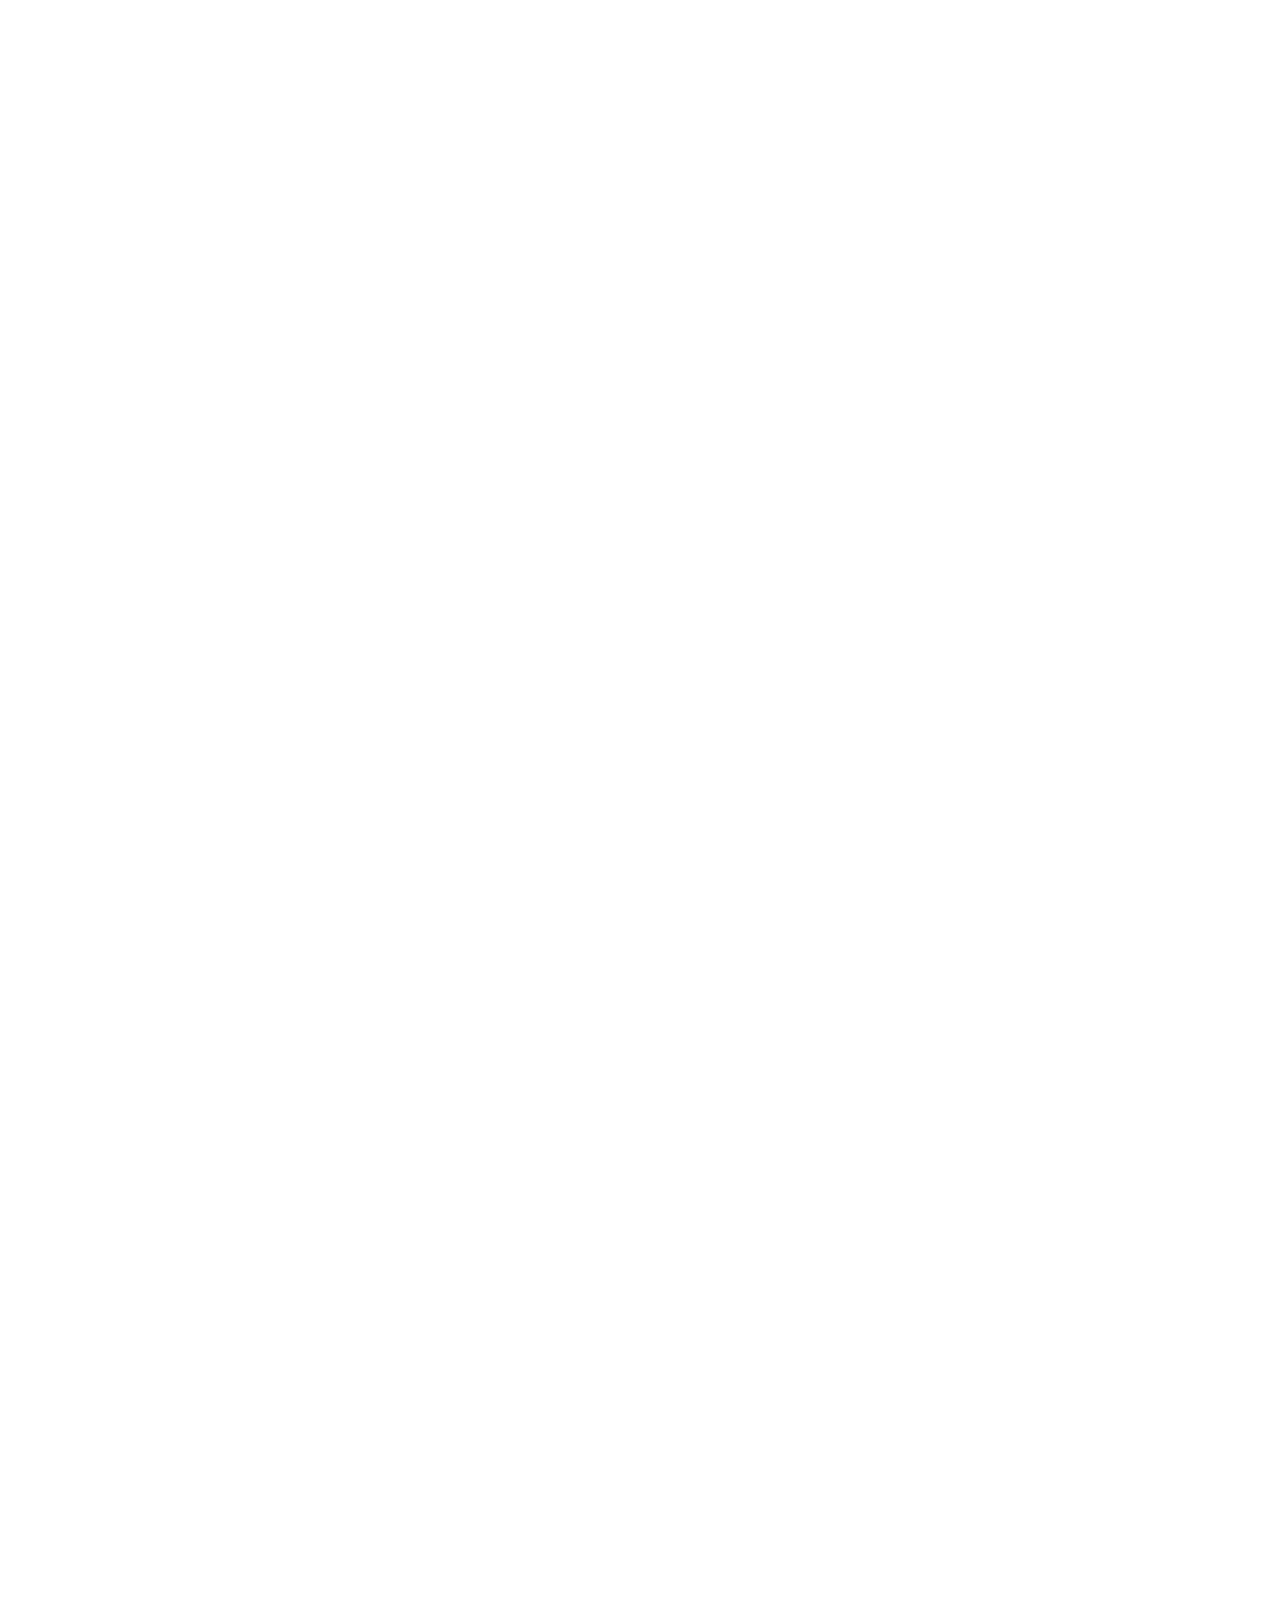
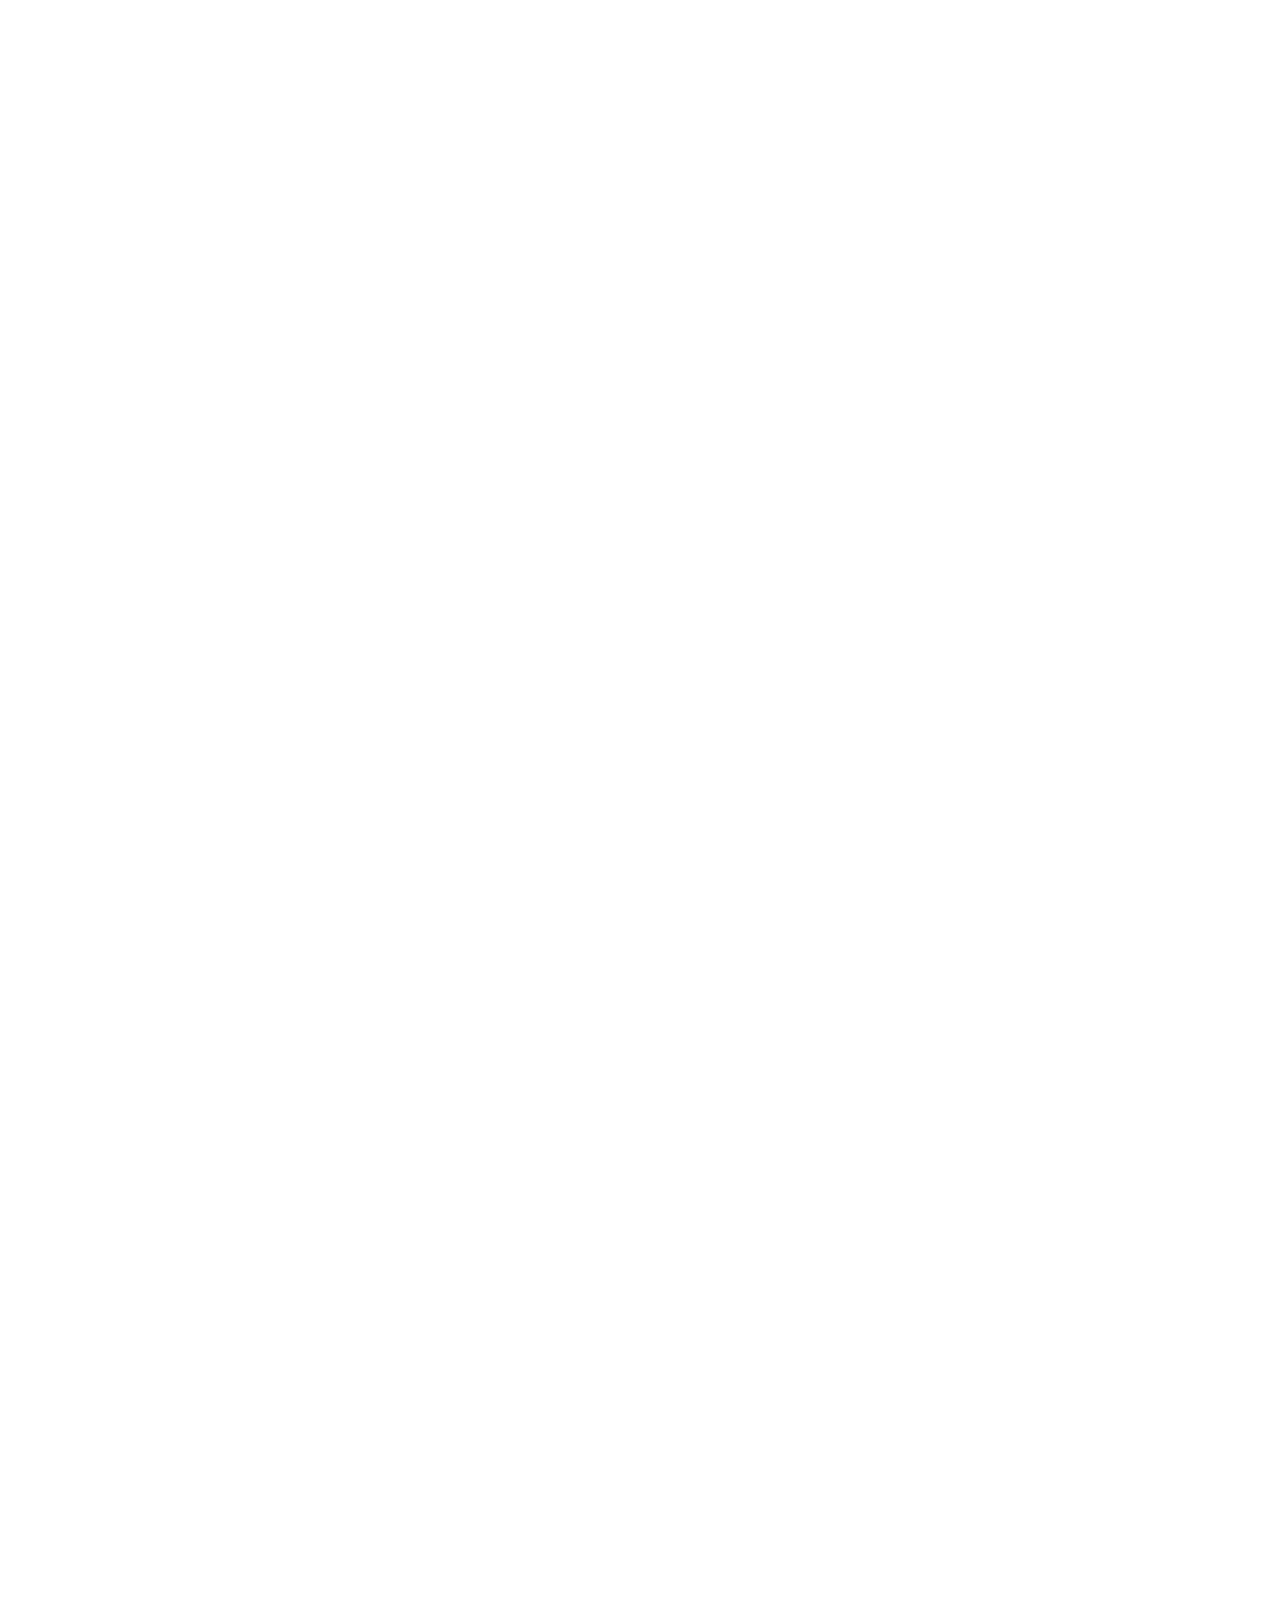
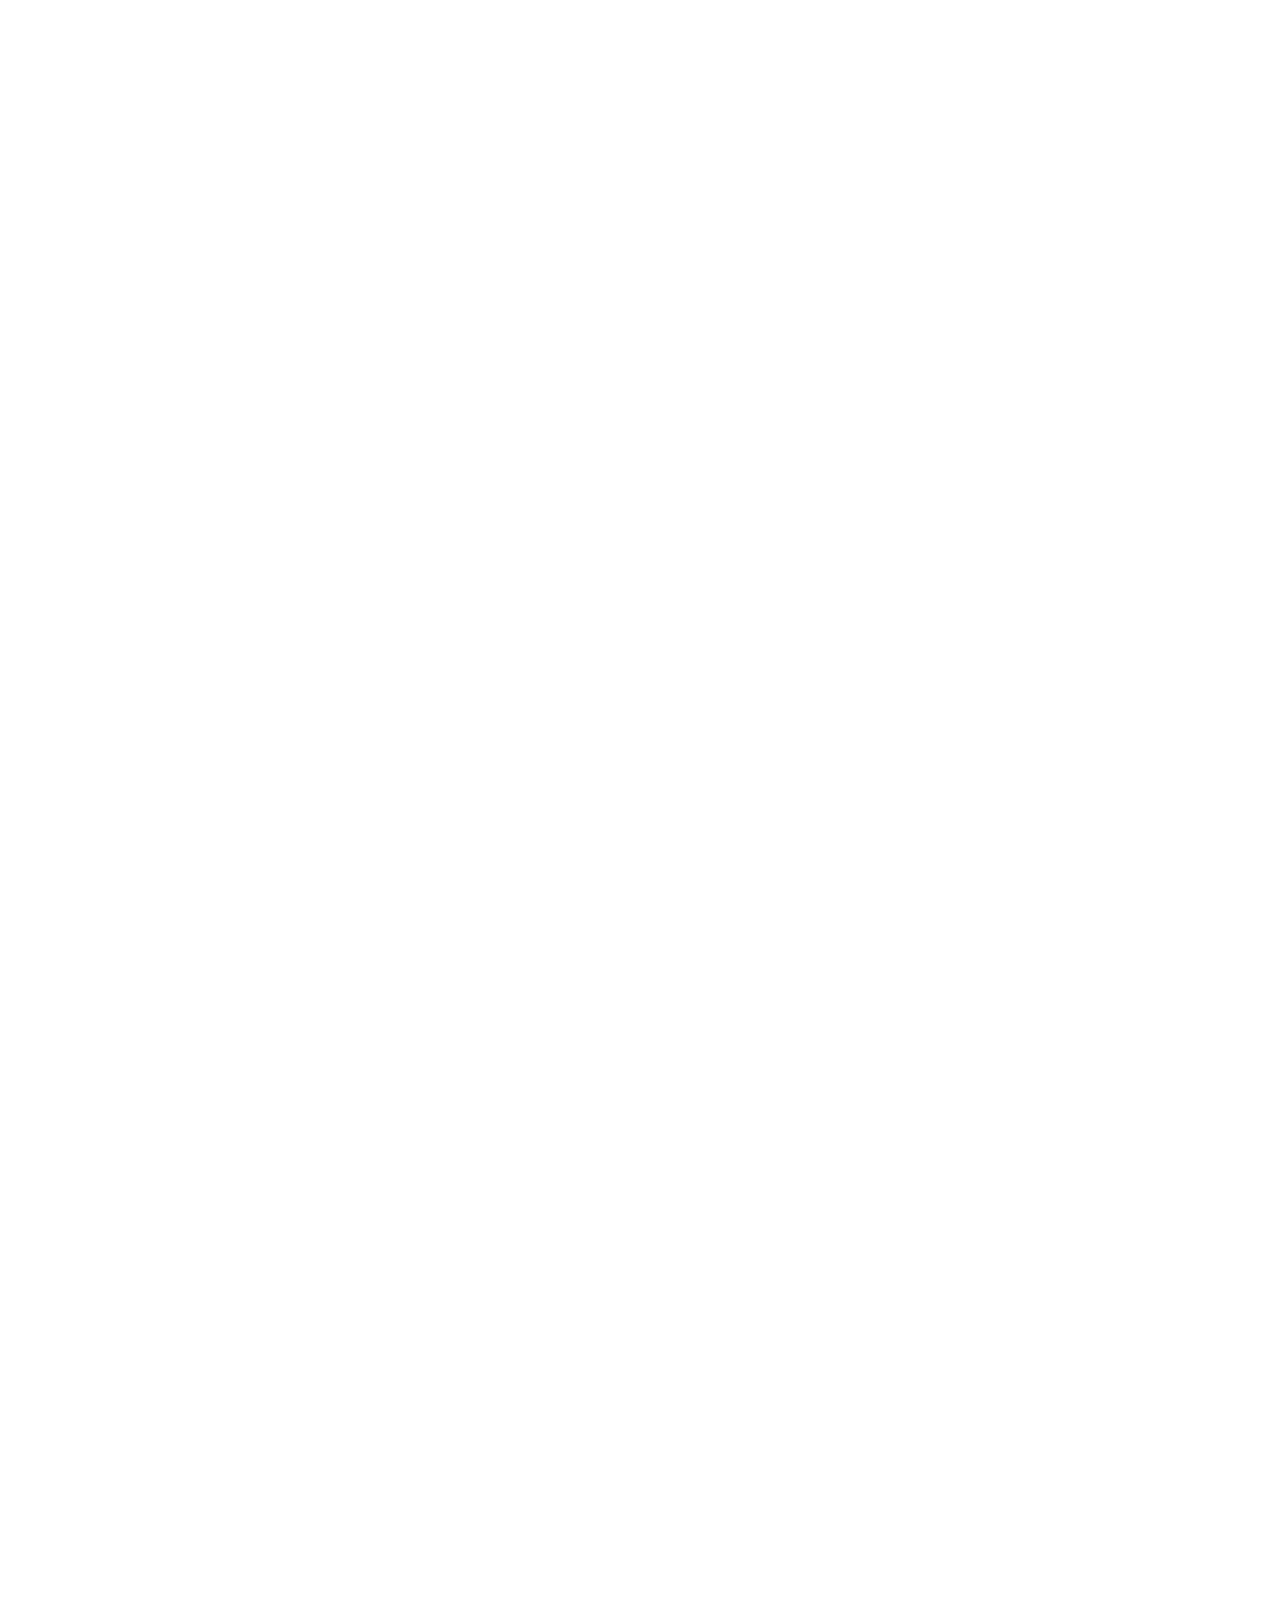
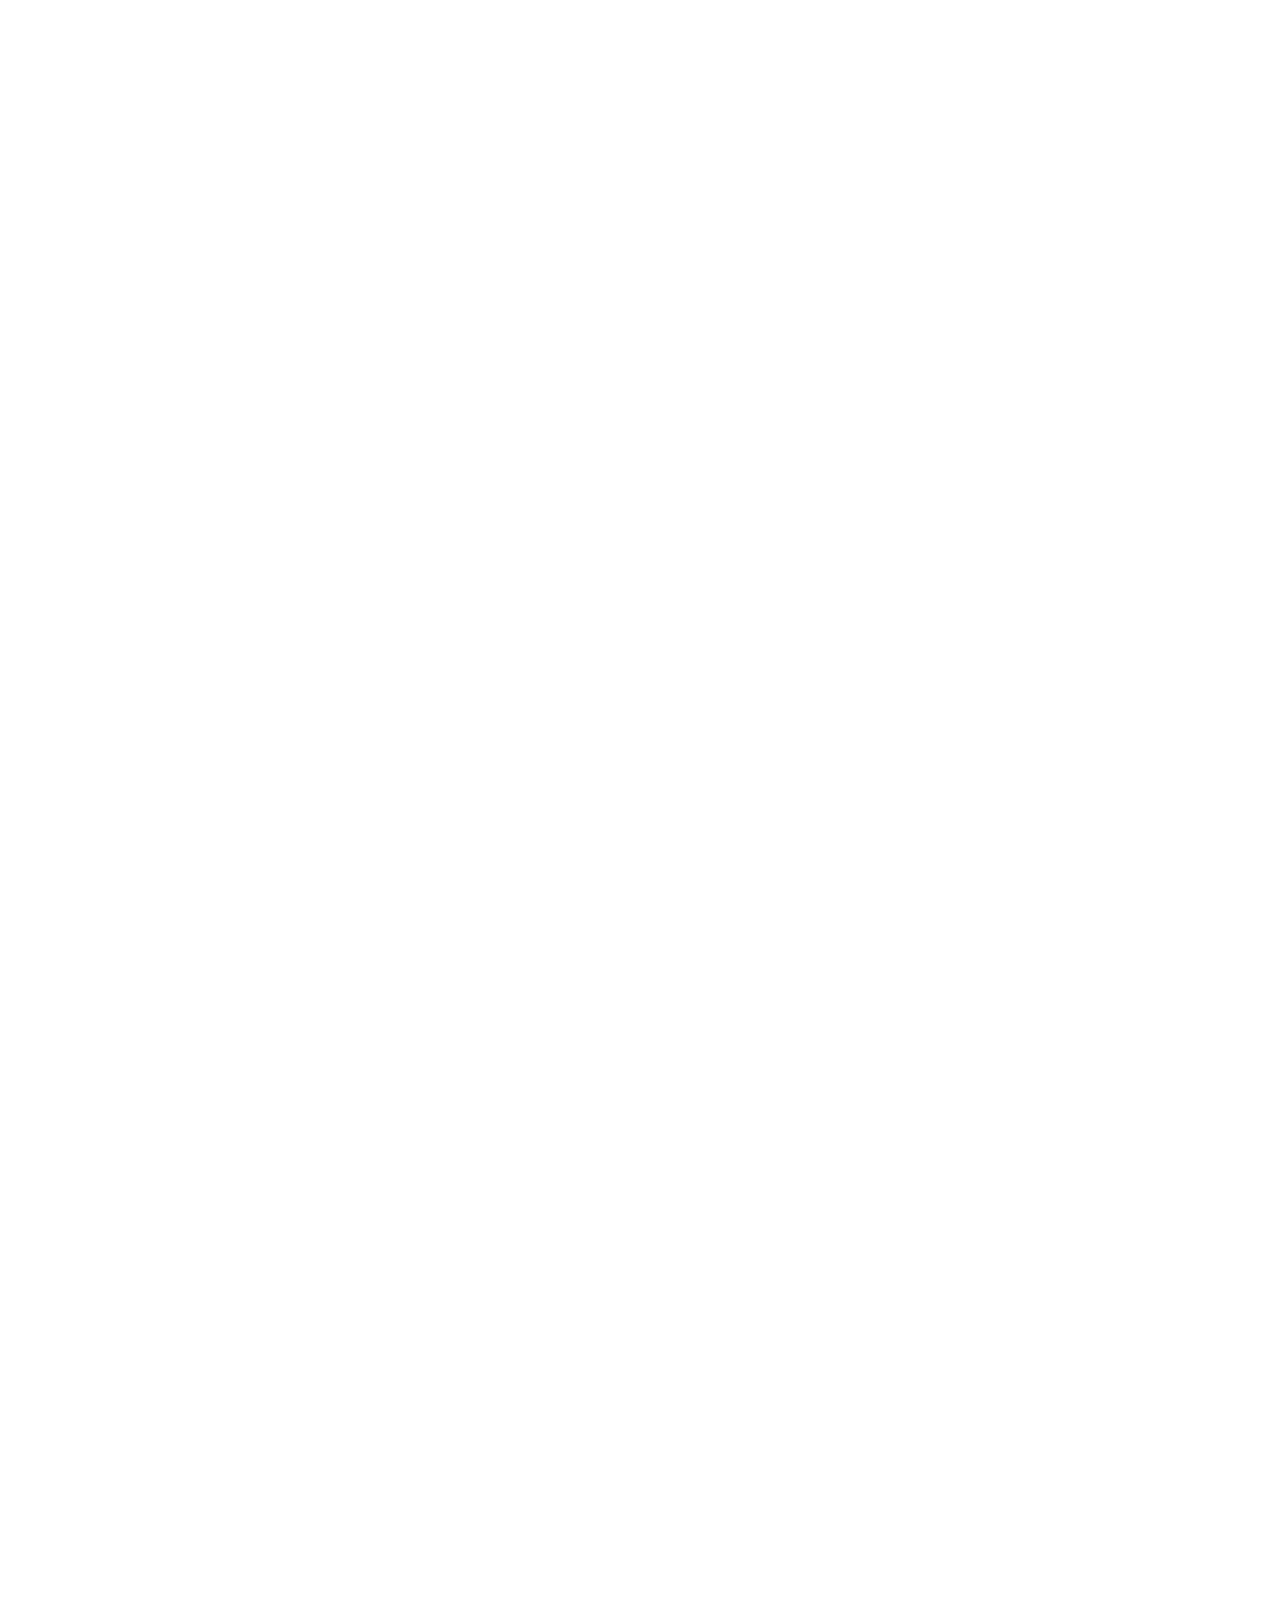
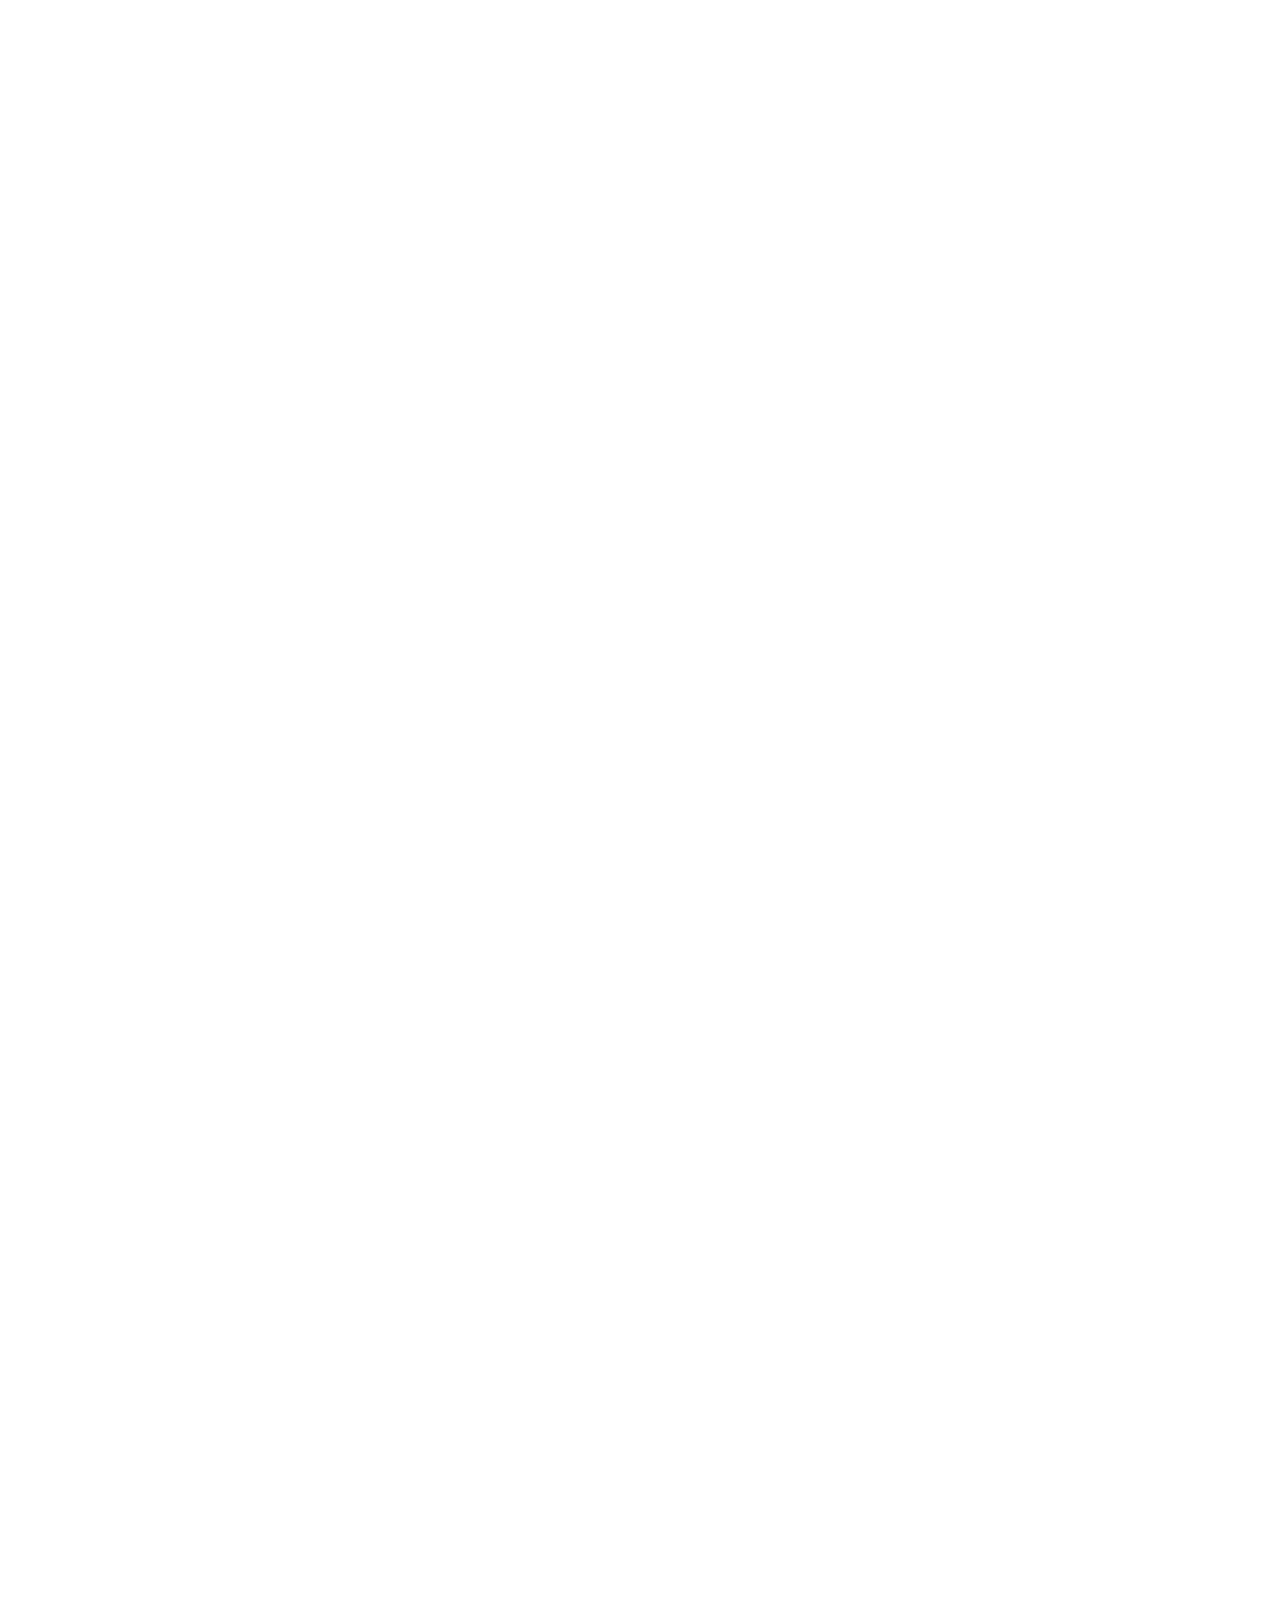
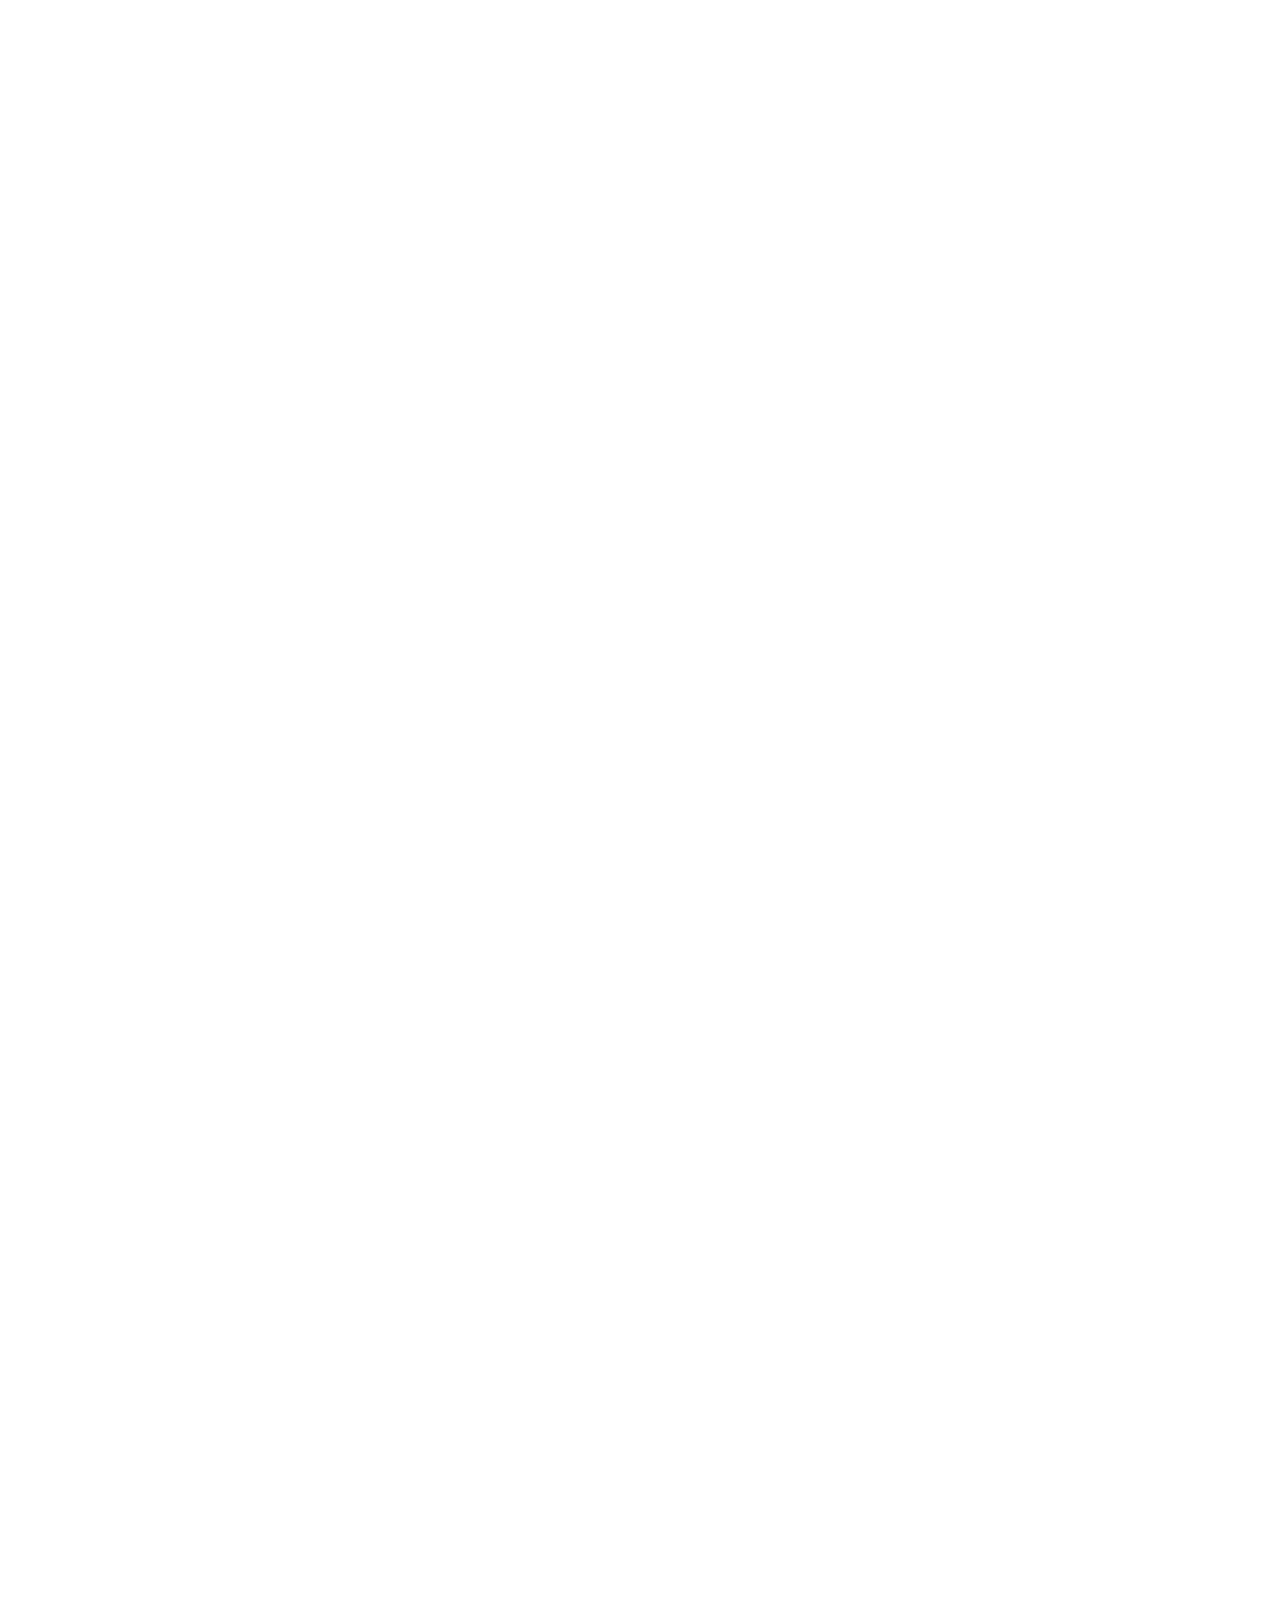
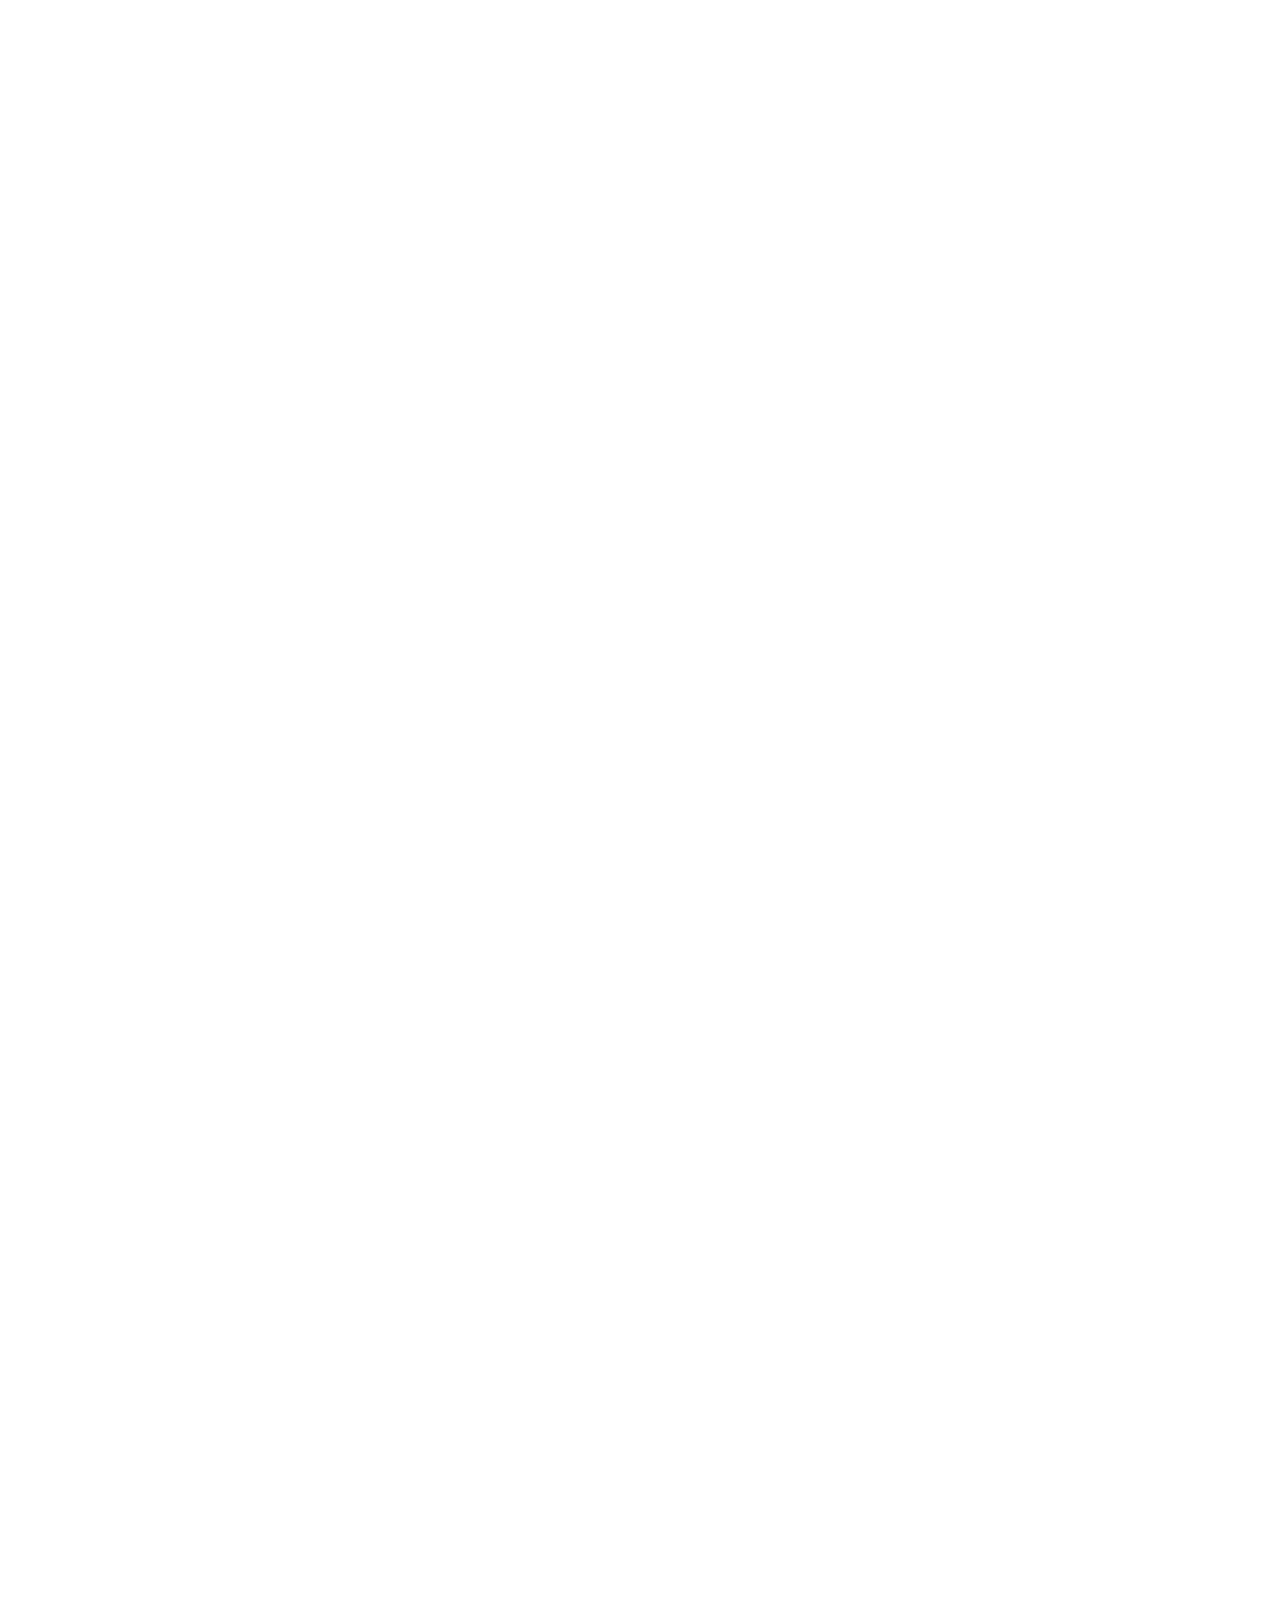
==== commit 863a9cb5: "finalUpdate" ====
--- a/index.html
+++ b/index.html
@@ -13,7 +13,6 @@
     <!-- CSS here -->
     <link rel="stylesheet" href="assets/css/bootstrap.min.css">
     <link rel="stylesheet" href="assets/css/owl.carousel.min.css">
-    <link rel="stylesheet" href="assets/css/slicknav.css">
     <link rel="stylesheet" href="assets/css/flaticon.css">
     <link rel="stylesheet" href="assets/css/progressbar_barfiller.css">
     <link rel="stylesheet" href="assets/css/gijgo.css">
@@ -22,21 +21,22 @@
     <link rel="stylesheet" href="assets/css/magnific-popup.css">
     <link rel="stylesheet" href="assets/css/fontawesome-all.min.css">
     <link rel="stylesheet" href="assets/css/themify-icons.css">
-    <link rel="stylesheet" href="assets/css/slick.css">
     <link rel="stylesheet" href="assets/css/nice-select.css">
-    <link rel="stylesheet" href="assets/css/style.css">
     <link rel="preconnect" href="https://fonts.googleapis.com">
     <link rel="preconnect" href="https://fonts.gstatic.com" crossorigin>
     <link href="https://fonts.googleapis.com/css2?family=Bungee+Spice&family=Nabla&family=Roboto:wght@300&display=swap"
-        rel="stylesheet">
+    rel="stylesheet">
     <link rel="preconnect" href="https://fonts.googleapis.com">
     <link rel="preconnect" href="https://fonts.gstatic.com" crossorigin>
     <link rel="preconnect" href="https://fonts.googleapis.com">
     <link rel="preconnect" href="https://fonts.gstatic.com" crossorigin>
     <link
-        href="https://fonts.googleapis.com/css2?family=Bungee+Spice&family=Nabla&family=Oswald&family=Roboto:wght@300&display=swap"
-        rel="stylesheet">
-
+    href="https://fonts.googleapis.com/css2?family=Bungee+Spice&family=Nabla&family=Oswald&family=Roboto:wght@300&display=swap"
+    rel="stylesheet">
+    
+    <link rel="stylesheet" href="css/slicknav.css">
+    <link rel="stylesheet" href="css/slick.css">
+    <link rel="stylesheet" href="css/style.css">
 
     <link rel="stylesheet" href="STYLE.css">
 
--- a/STYLE.css
+++ b/STYLE.css
@@ -52,8 +52,8 @@
     left: 0;
 }
 
-/* Mobile menu Navigation */
-.mobile_menu .slicknav_menu .slicknav_nav.activate {
+/* Mobile menu Navigation  */
+/* .mobile_menu .slicknav_menu .slicknav_nav.activate {
     display: flex !important;
     flex-direction: column;
     justify-content: center;
@@ -63,19 +63,26 @@
     right: 50px;
     width: 100vw;
     height: 100vh;
-    /* background: #b293c5; */
+    /* background: #b293c5;  
 
     background-color: rgb(31, 30, 30);
     overflow-x: hidden;
     transition: 0.5s ease left;
-}
+} */
 
 .mobile_menu .slicknav_menu .slicknav_nav a:hover {
     background: transparent;
     color: #604b6c;
 }
-
-@media only screen and (max-width : 991px) {
+/* @media only screen and (max-width : 450px)
+{
+    .mobile_menu .slicknav_menu .slicknav_nav.activate {
+        right: 0px;
+        top: -83px;
+    }
+} */
+
+/* @media only screen and (max-width : 991px) {
 
     .mobile_menu .slicknav_menu .slicknav_nav a {
         text-transform: uppercase;
@@ -112,10 +119,10 @@
         letter-spacing: initial !important;
         
         transform: translate(-50%, -50%) scale(1) !important;
-    } */
-}
-
-@media only screen and (max-width : 700px) {
+    } 
+} */
+
+/* @media only screen and (max-width : 700px) {
     .mobile_menu .slicknav_menu .slicknav_nav.activate {
         right: 21px;
     }
@@ -128,7 +135,7 @@
     #navigation {
         margin-top: 40px;
     }
-}
+} */
 
 /* End of Mobile menu Navigation */
 
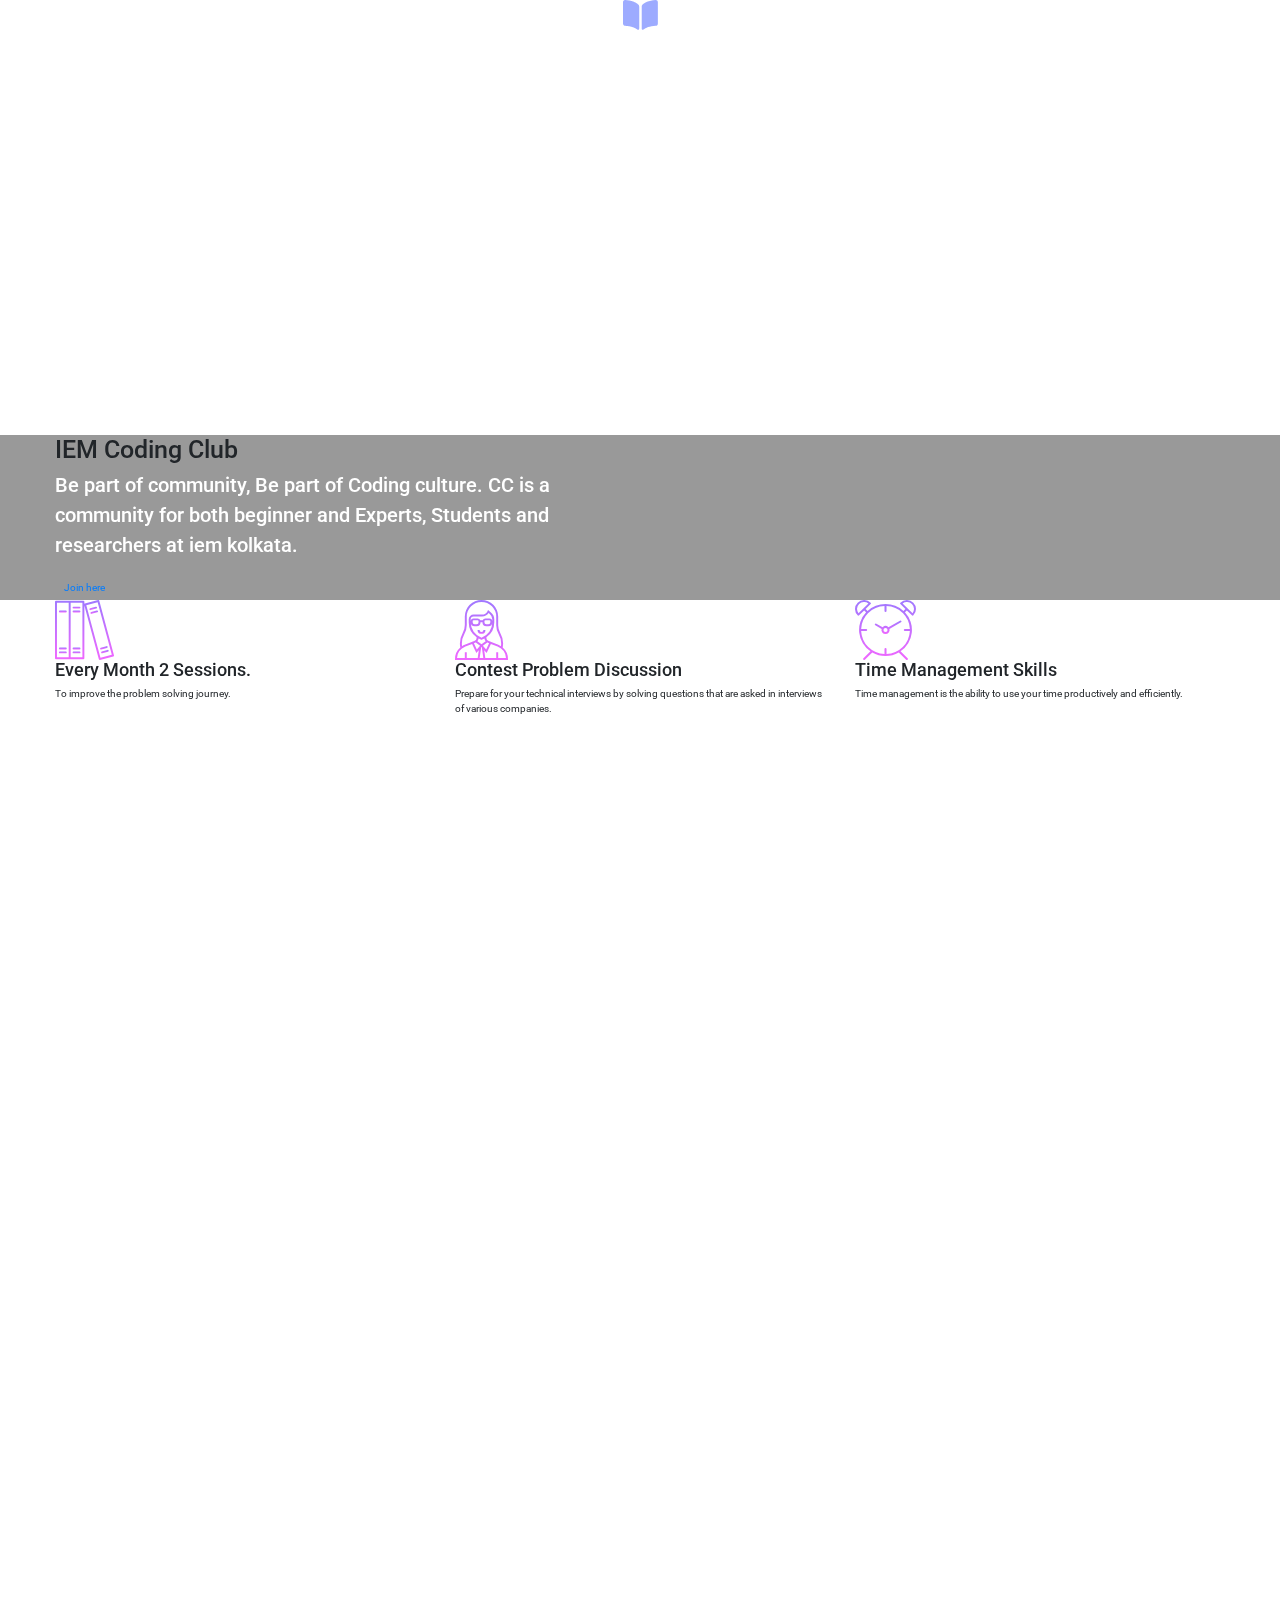
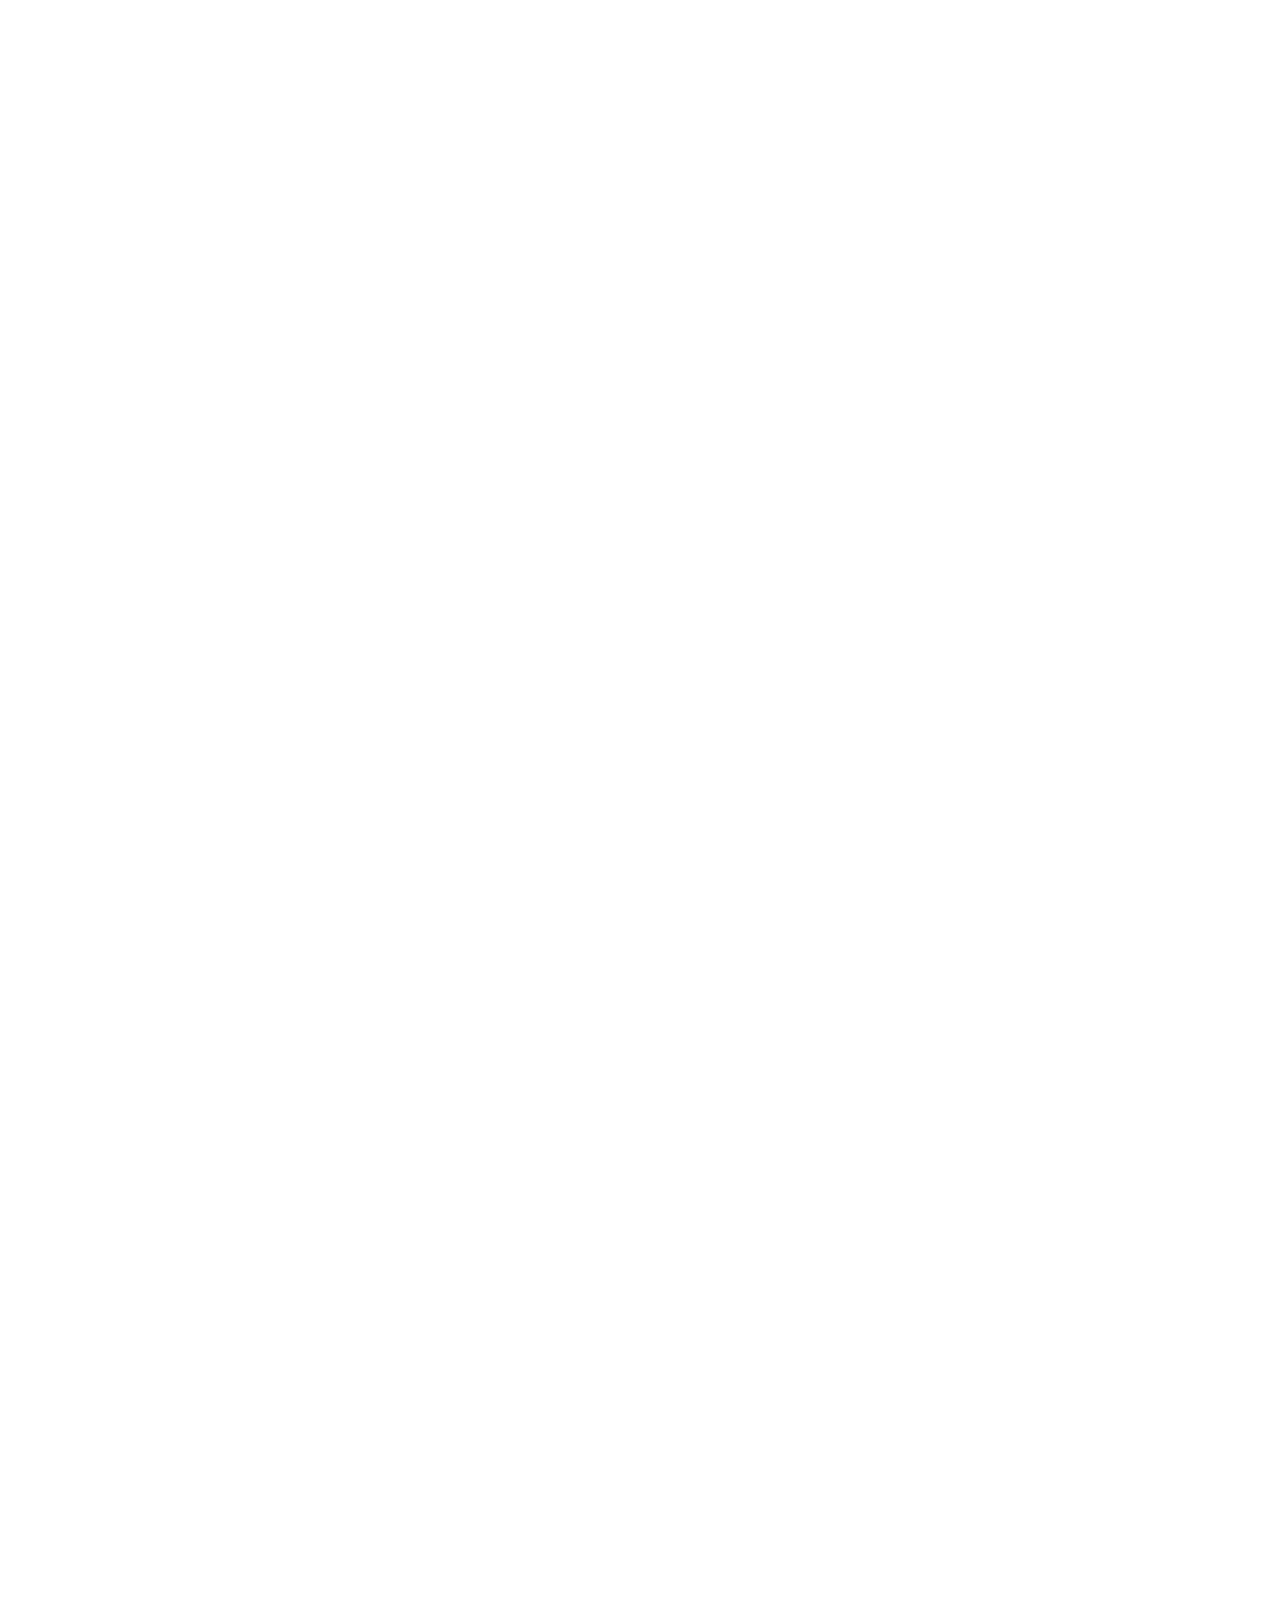
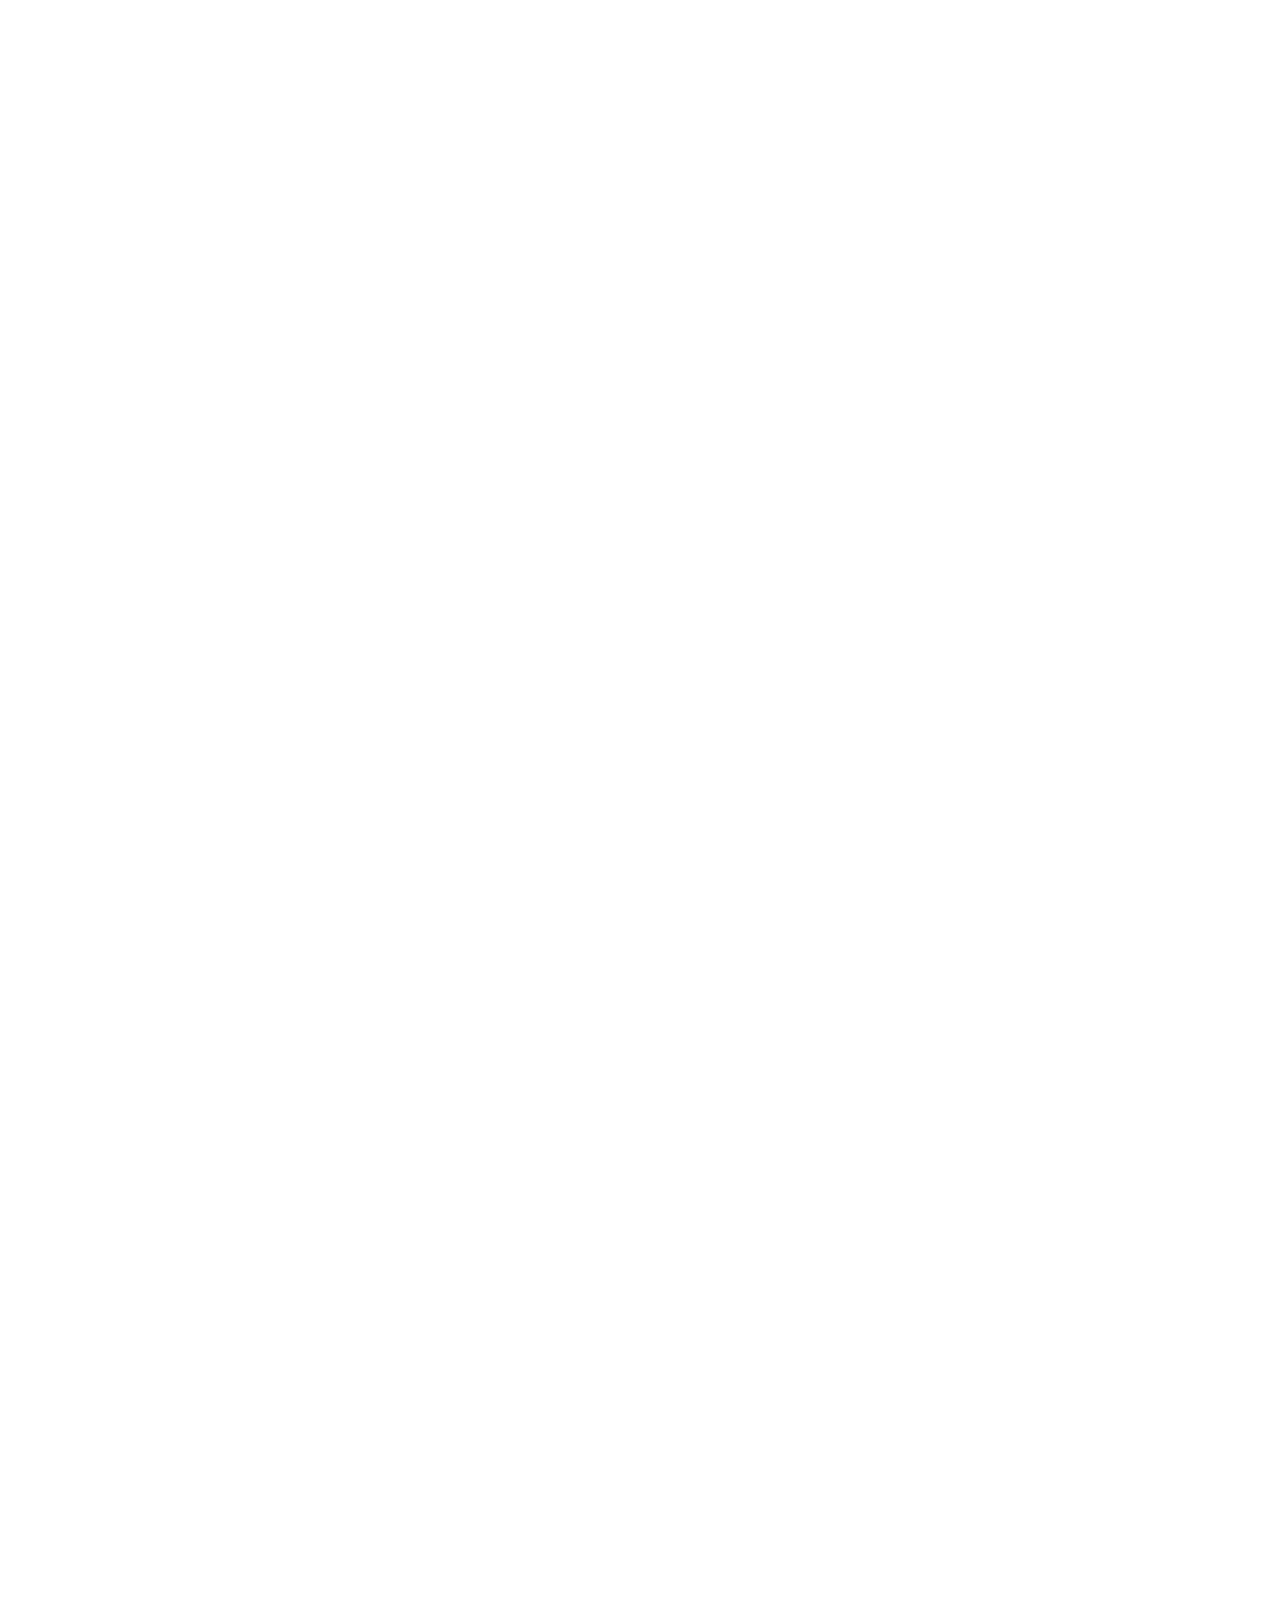
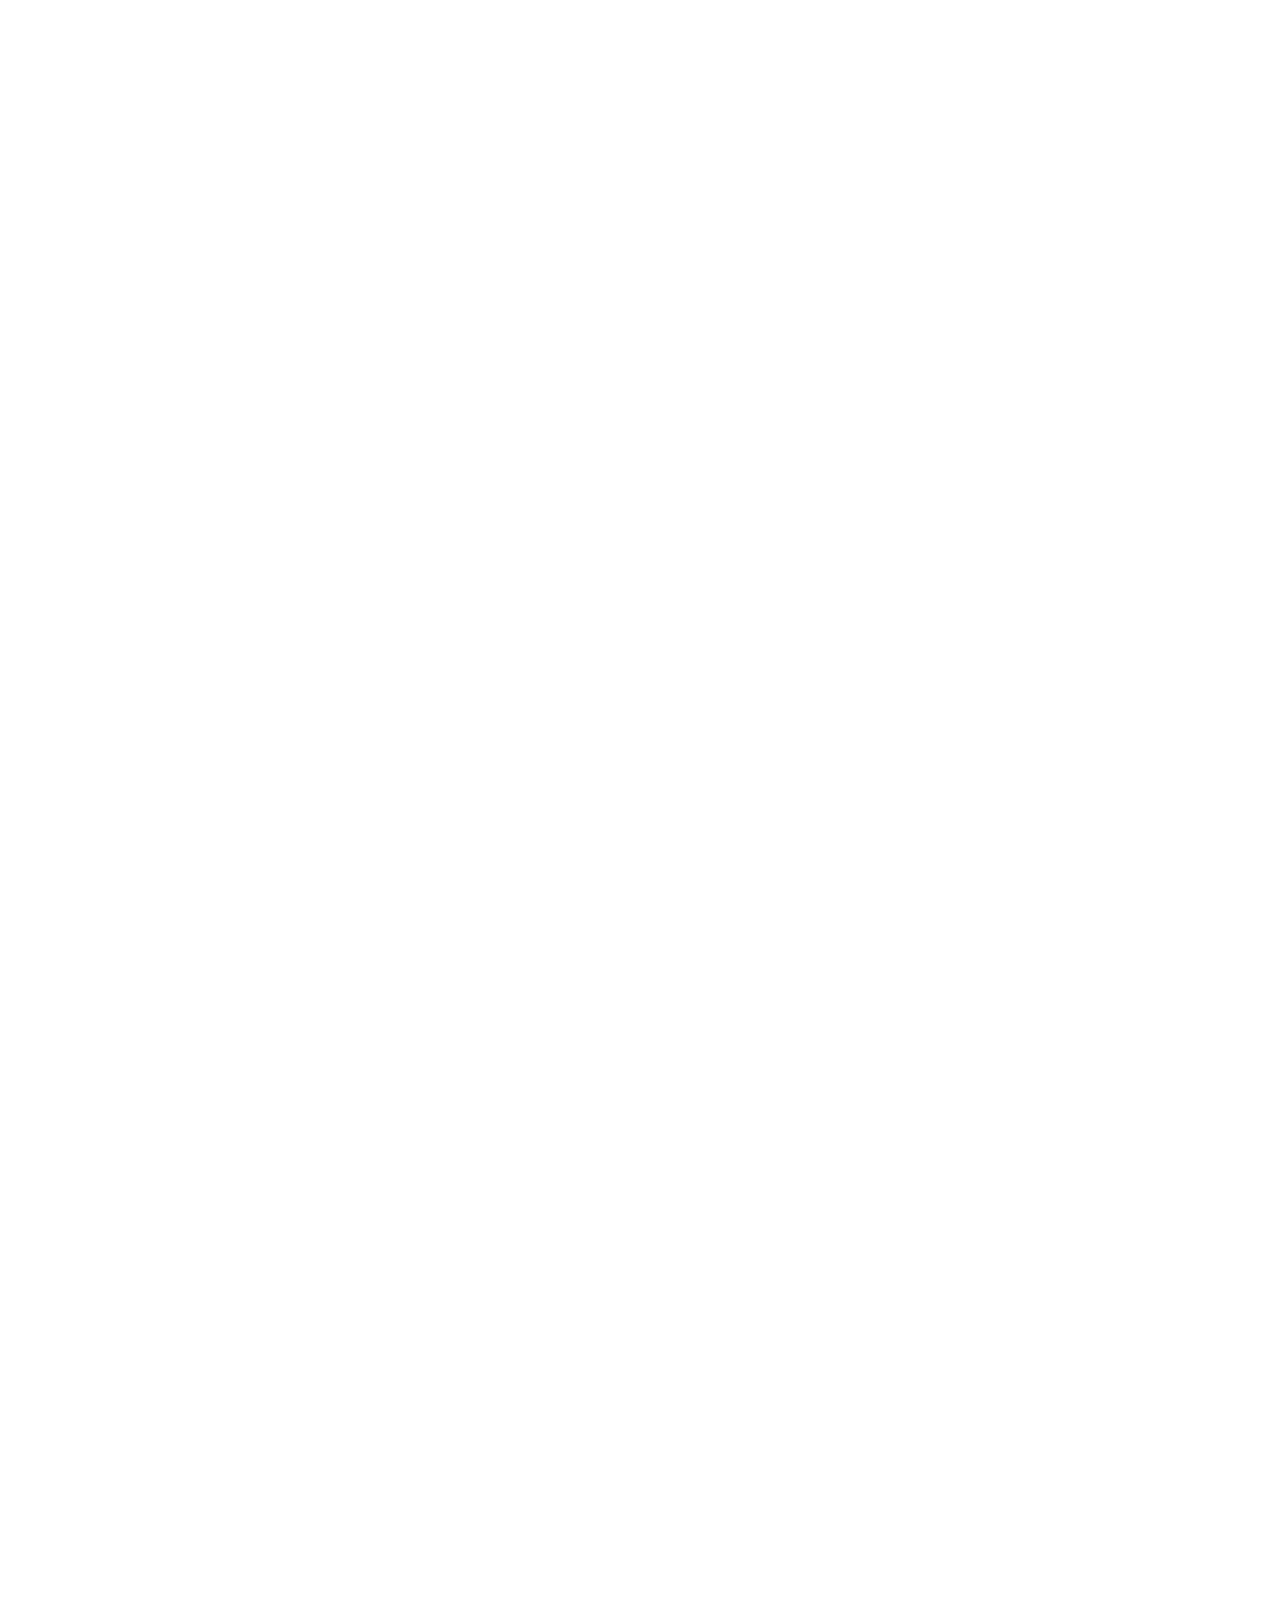
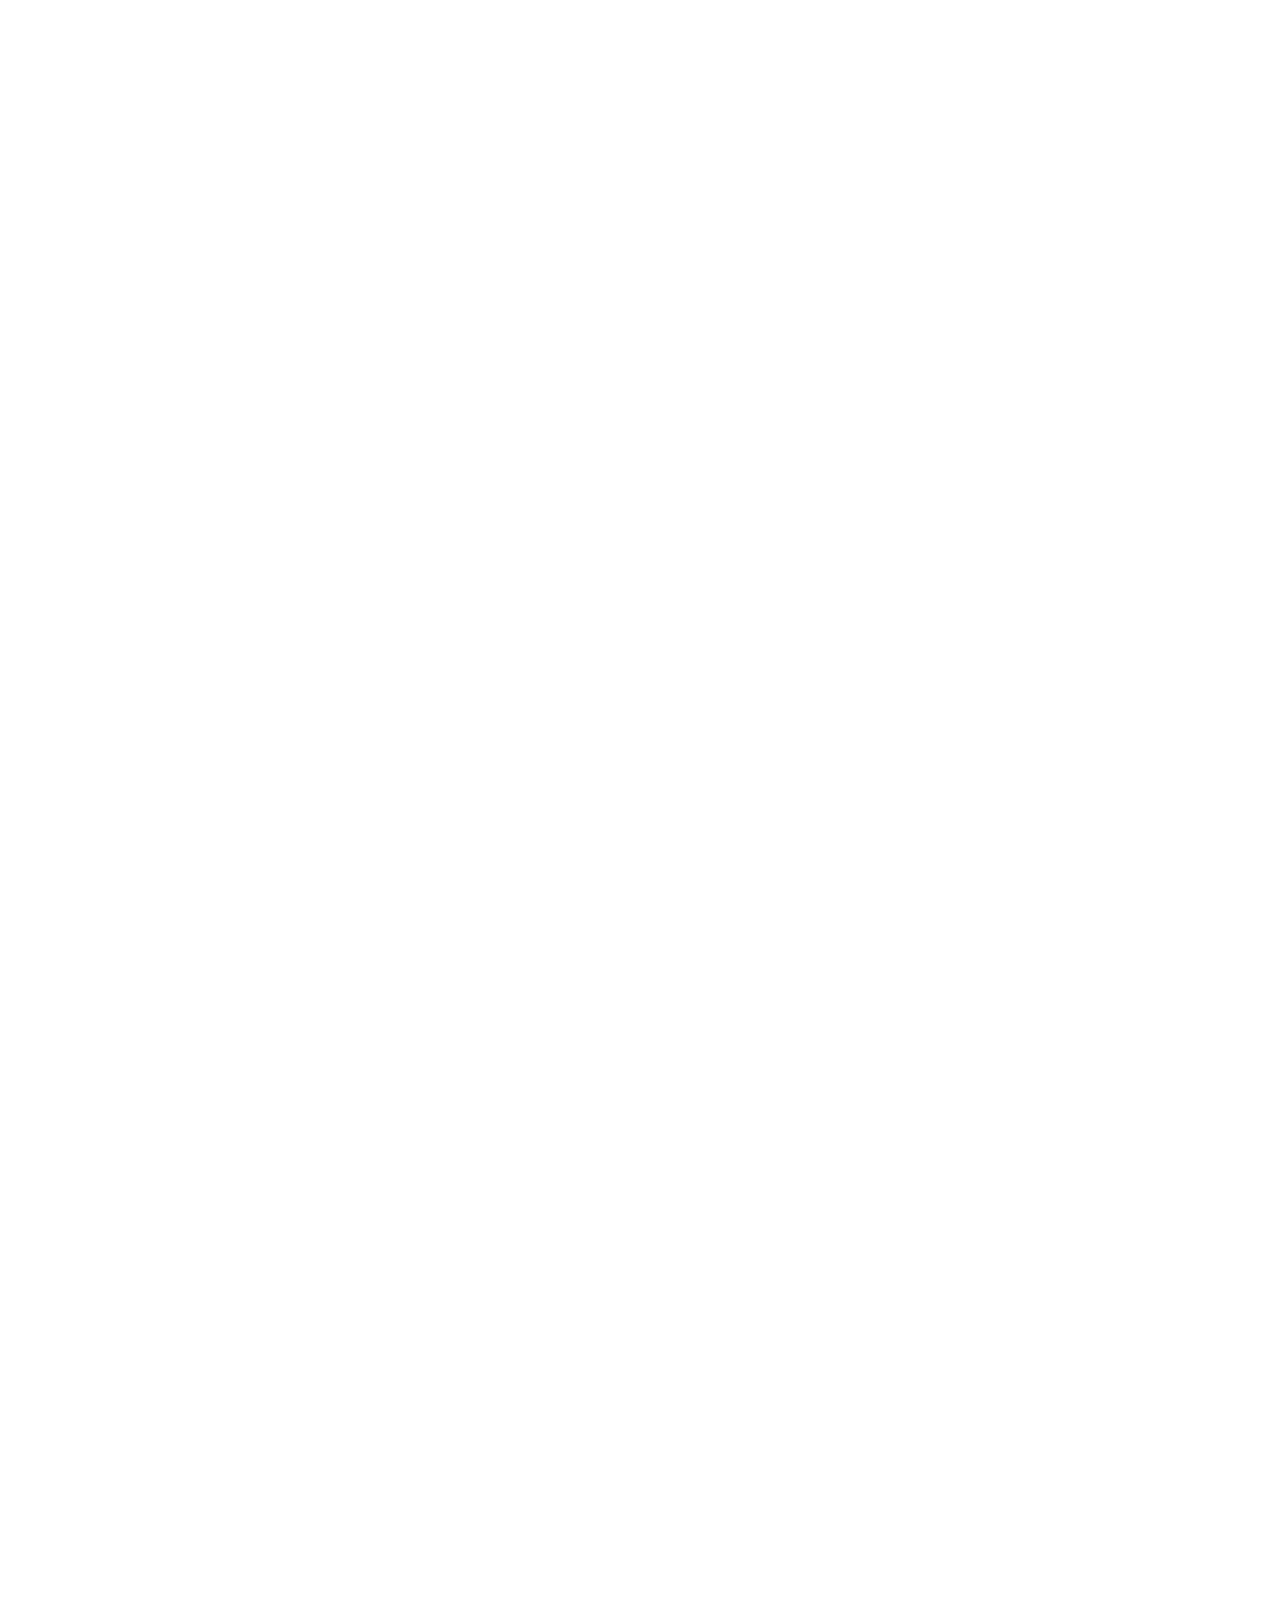
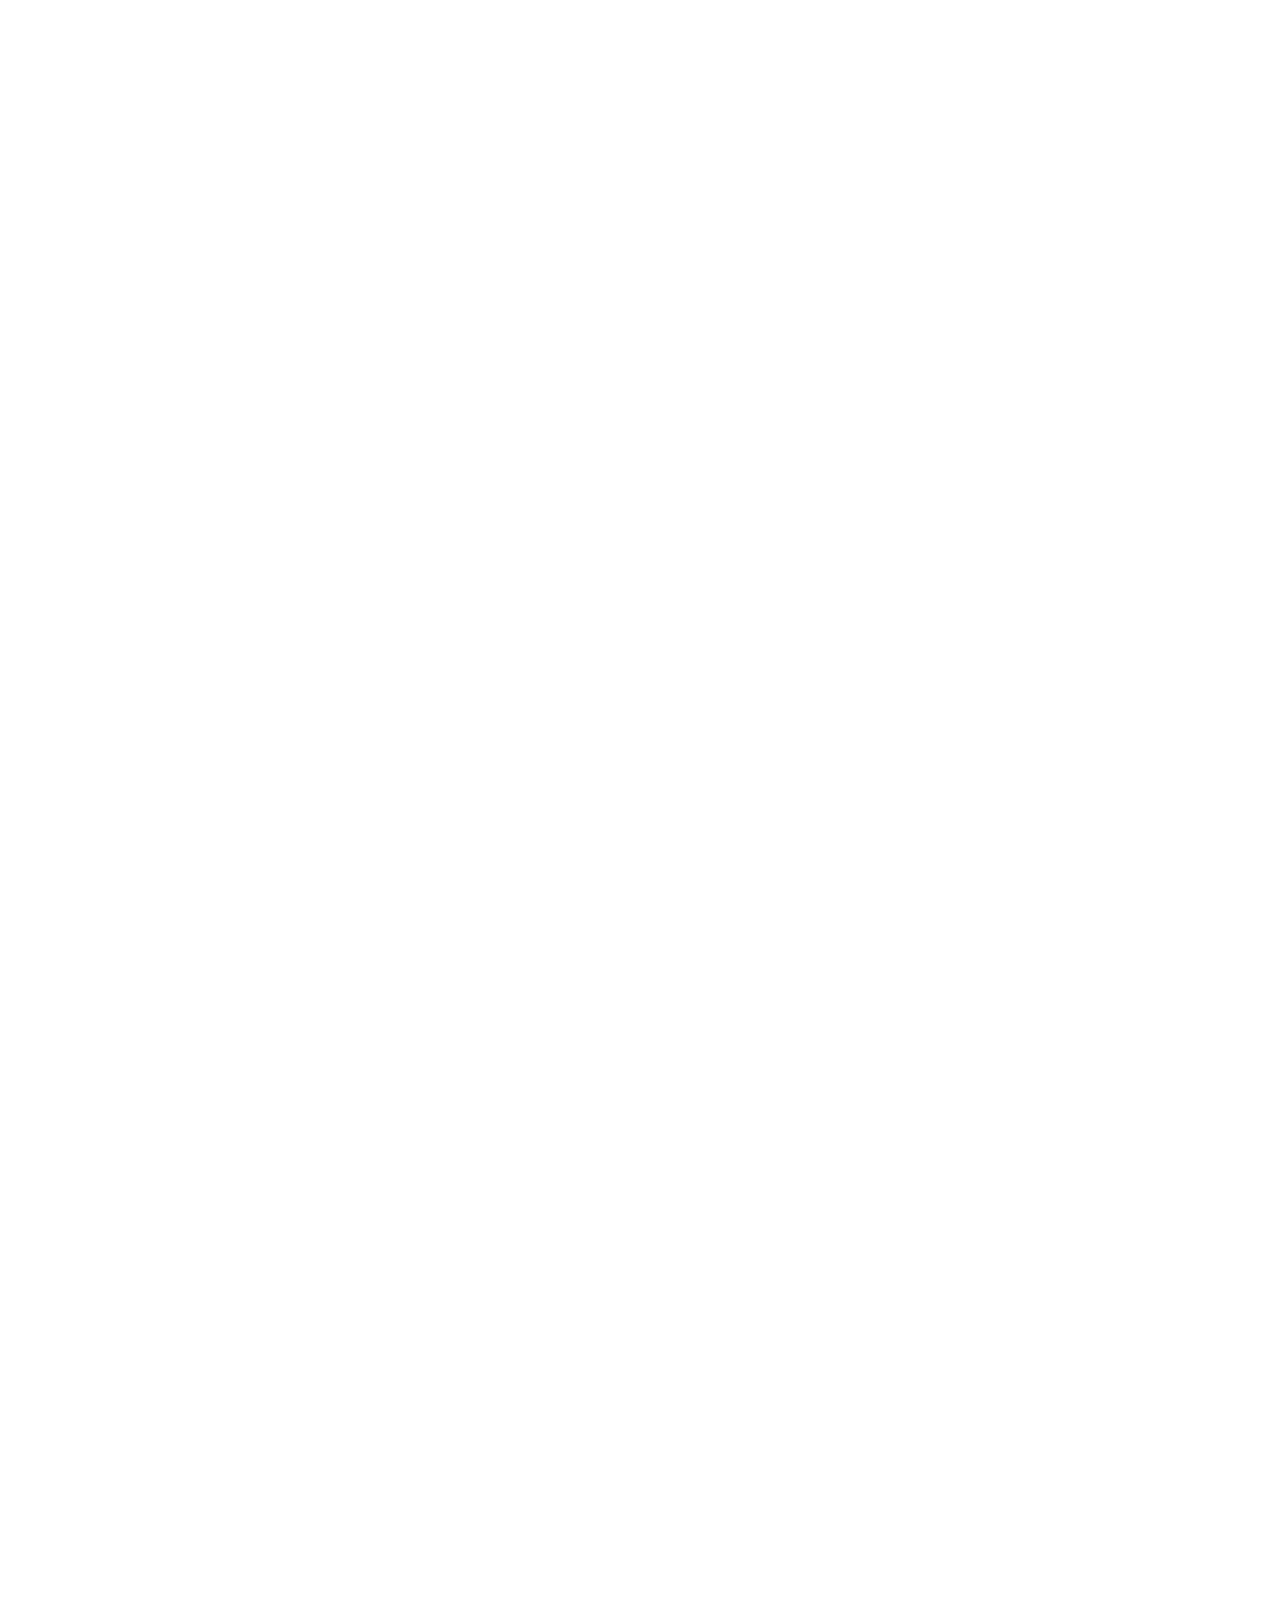
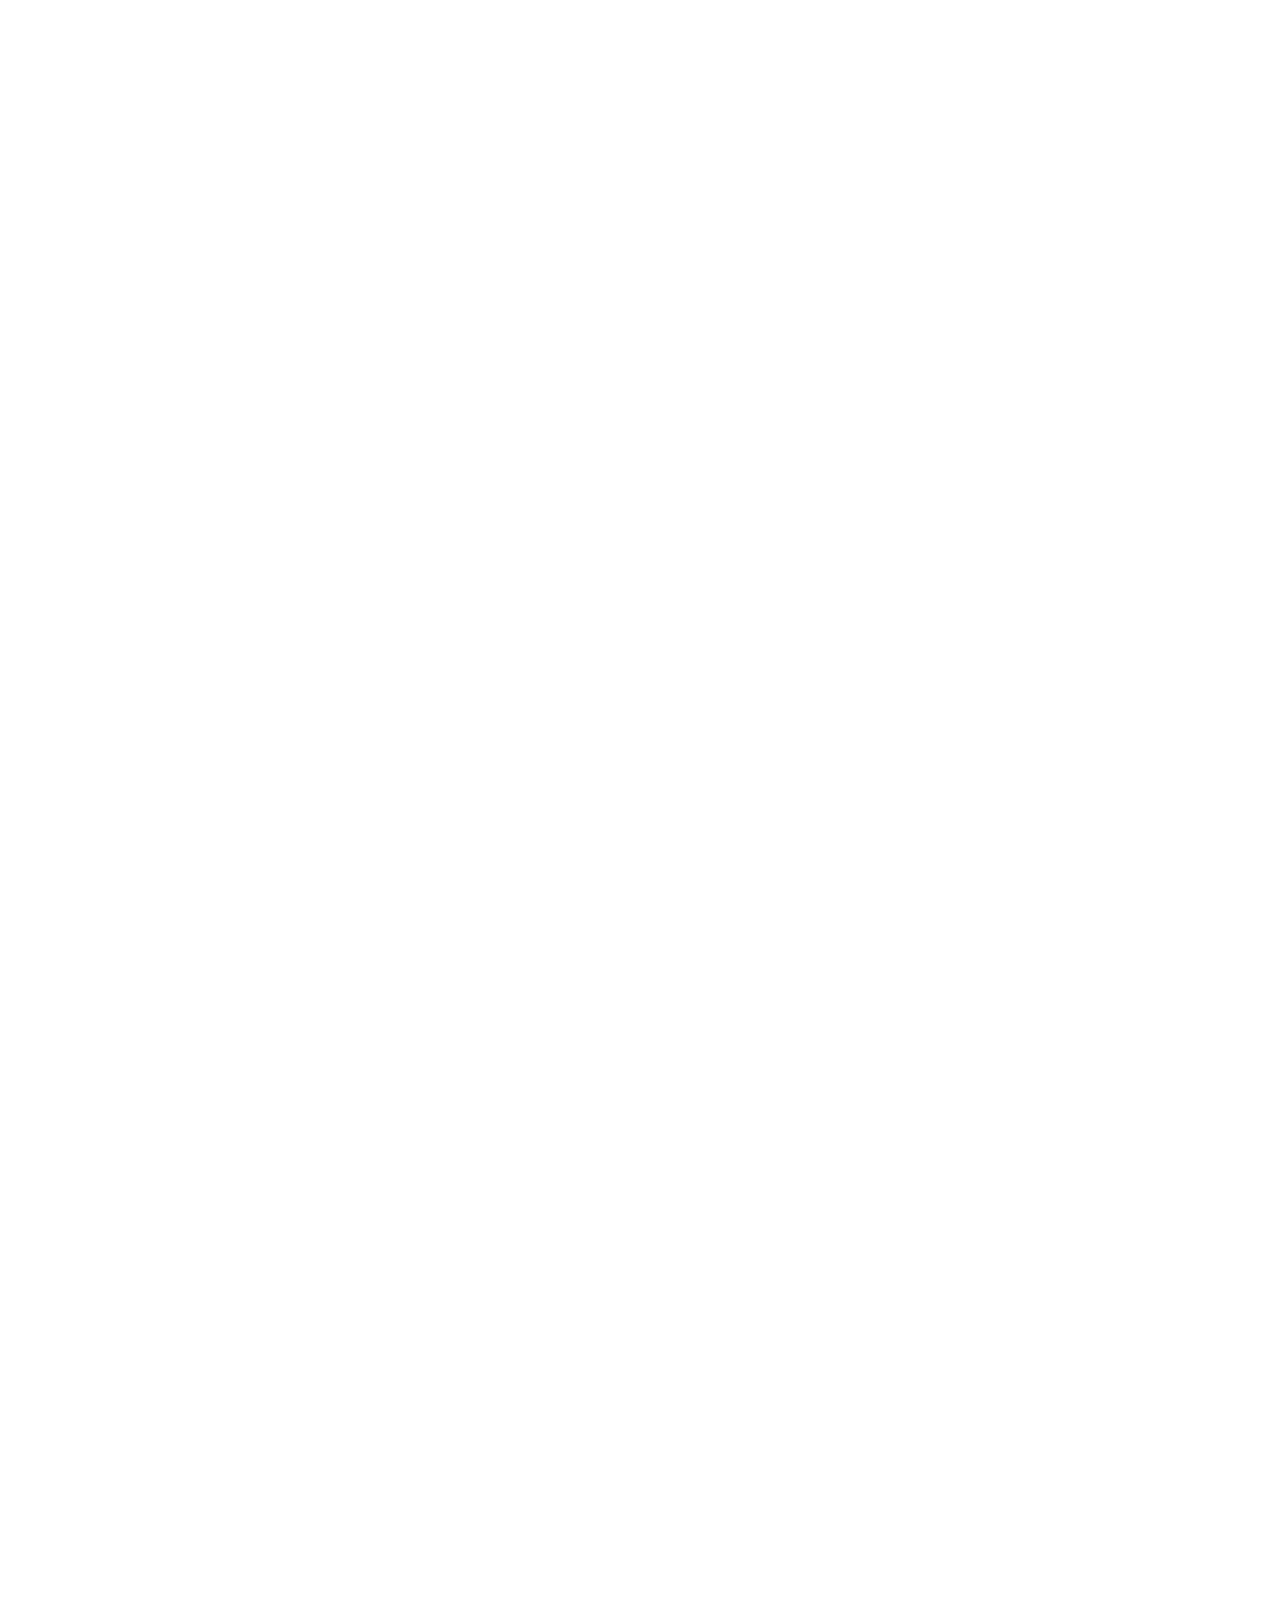
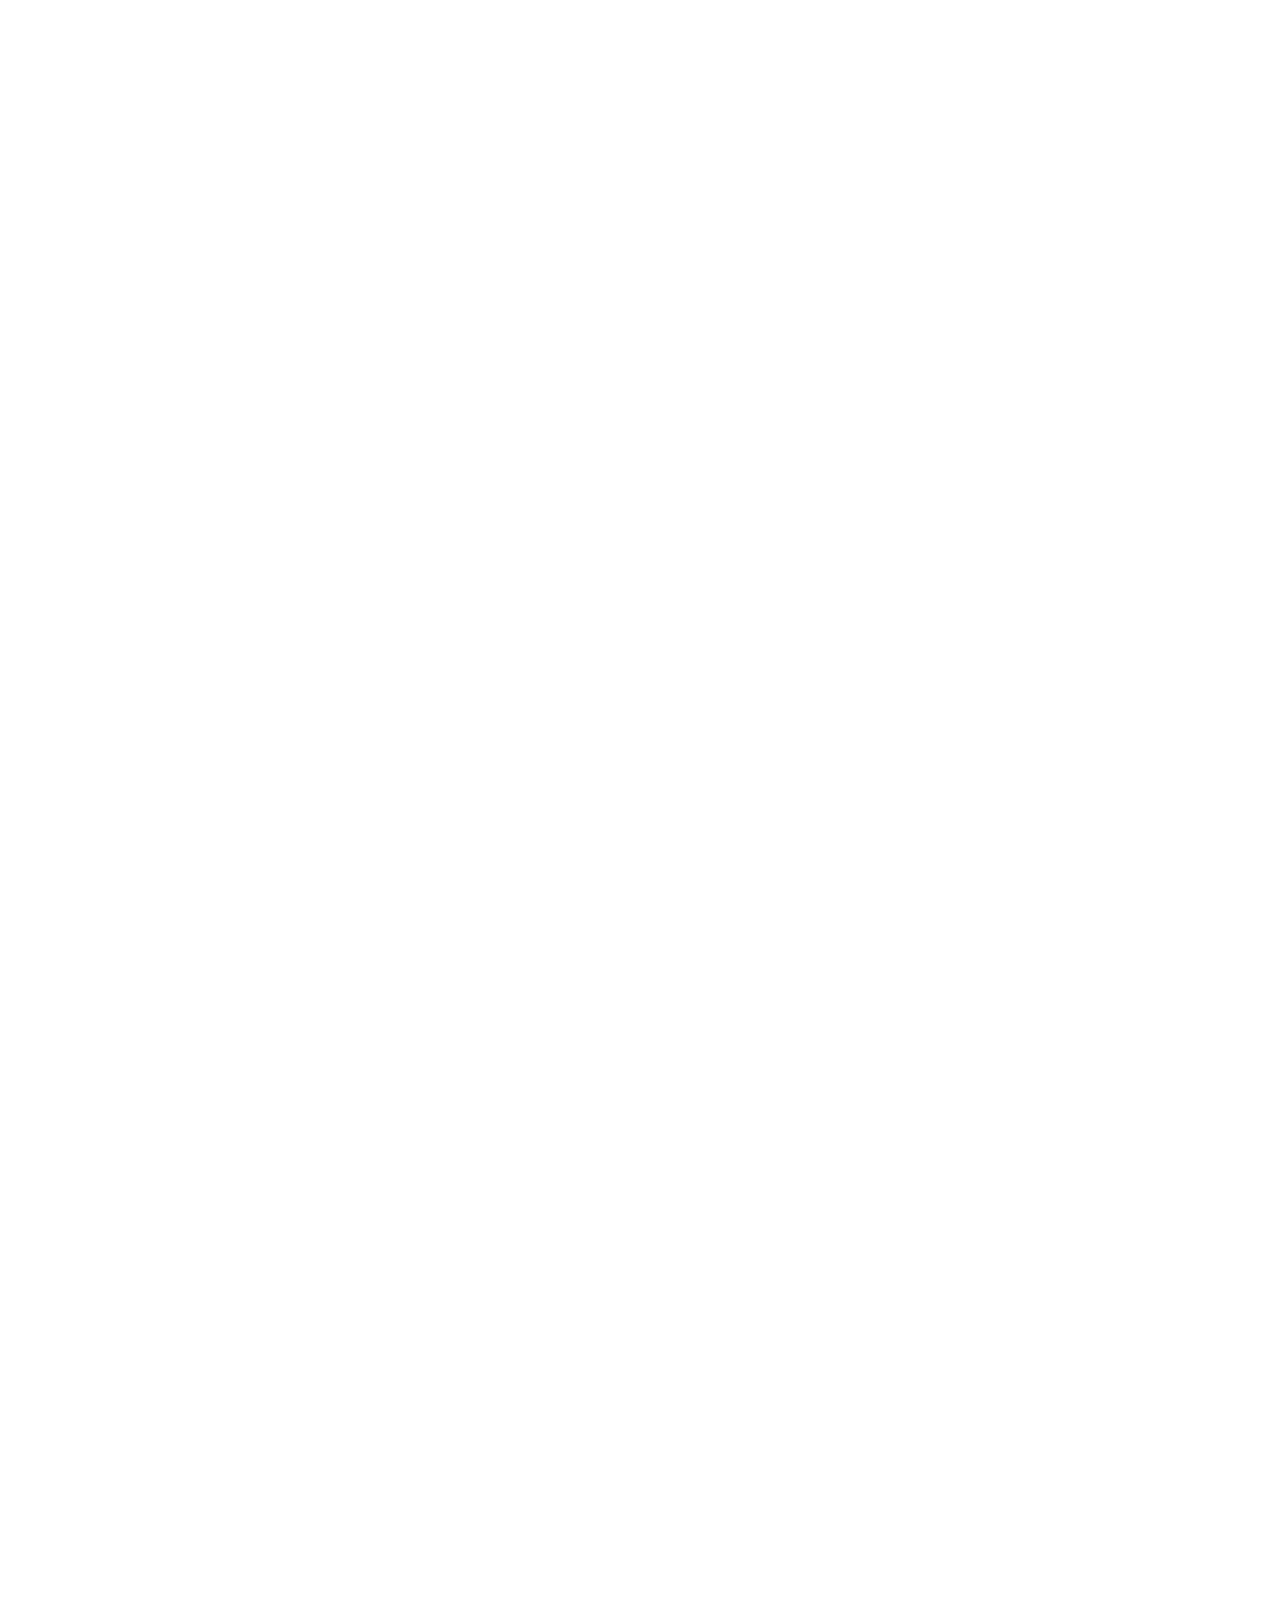
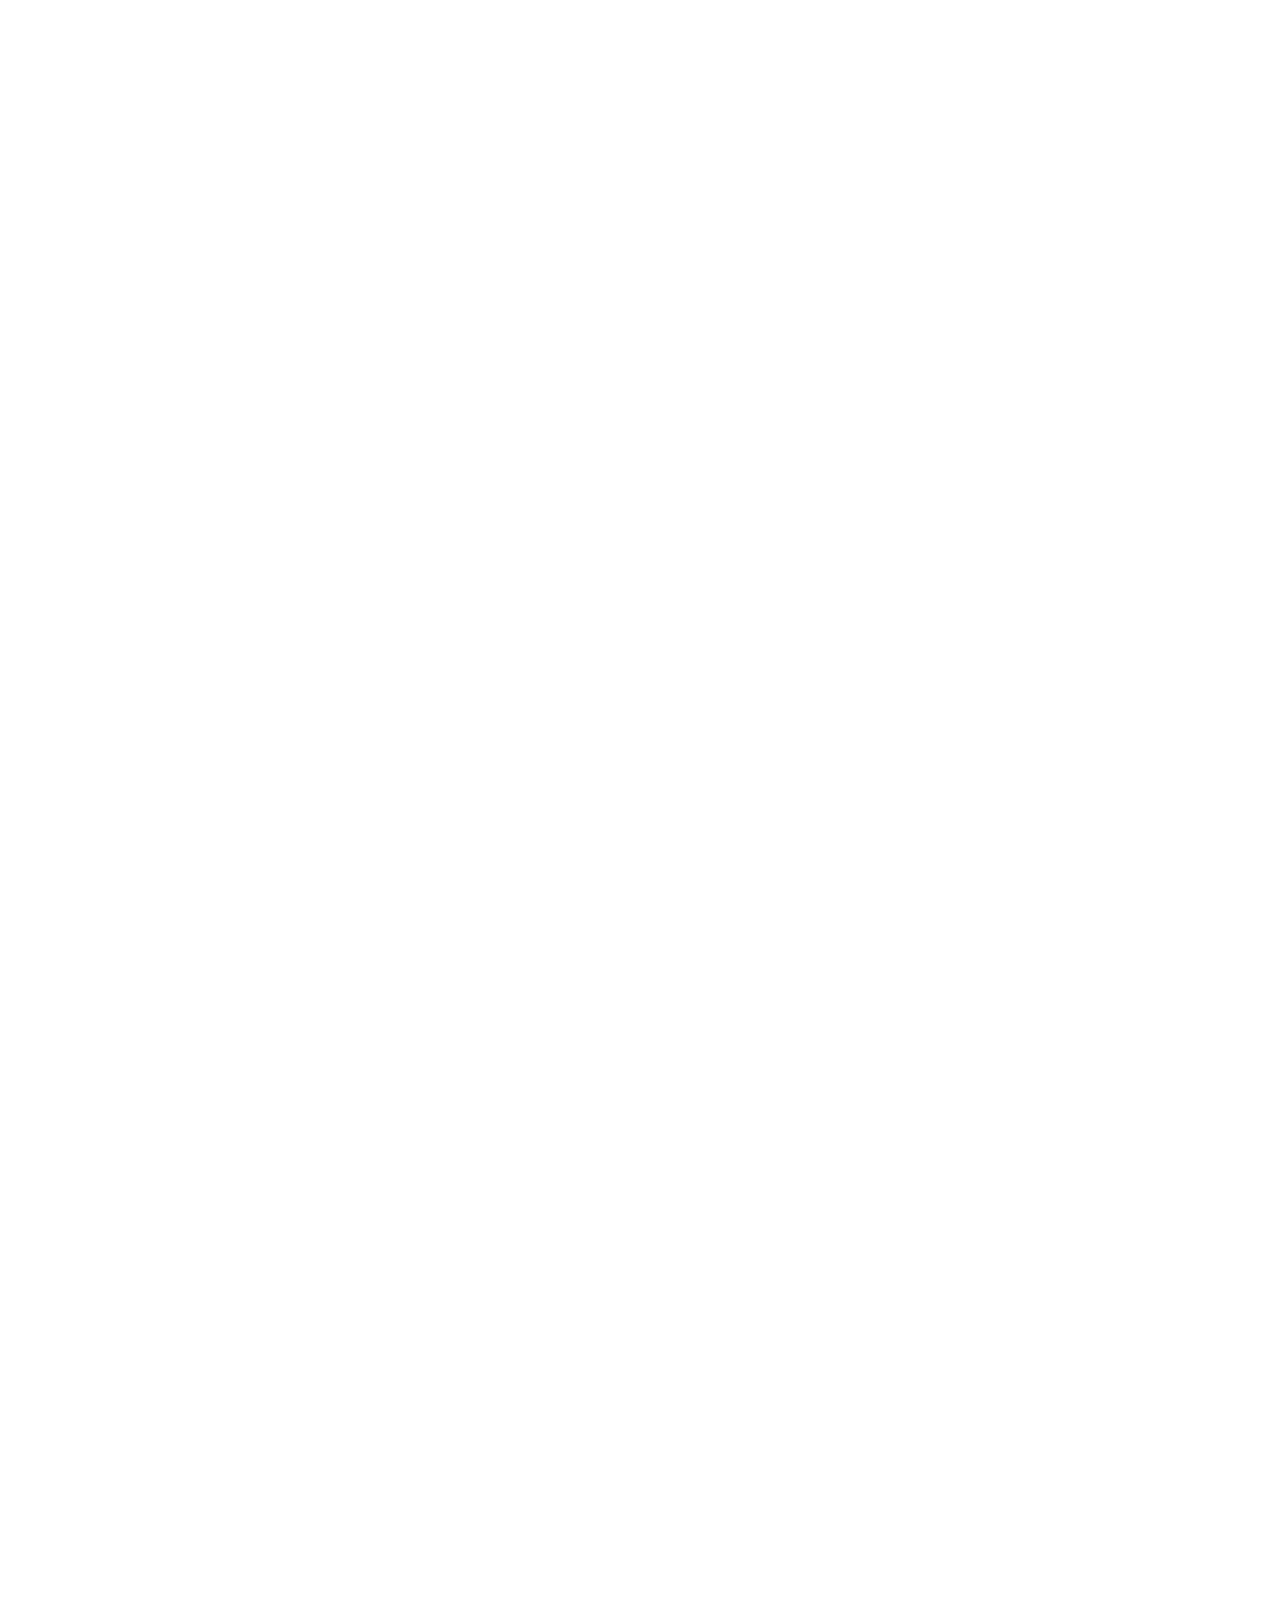
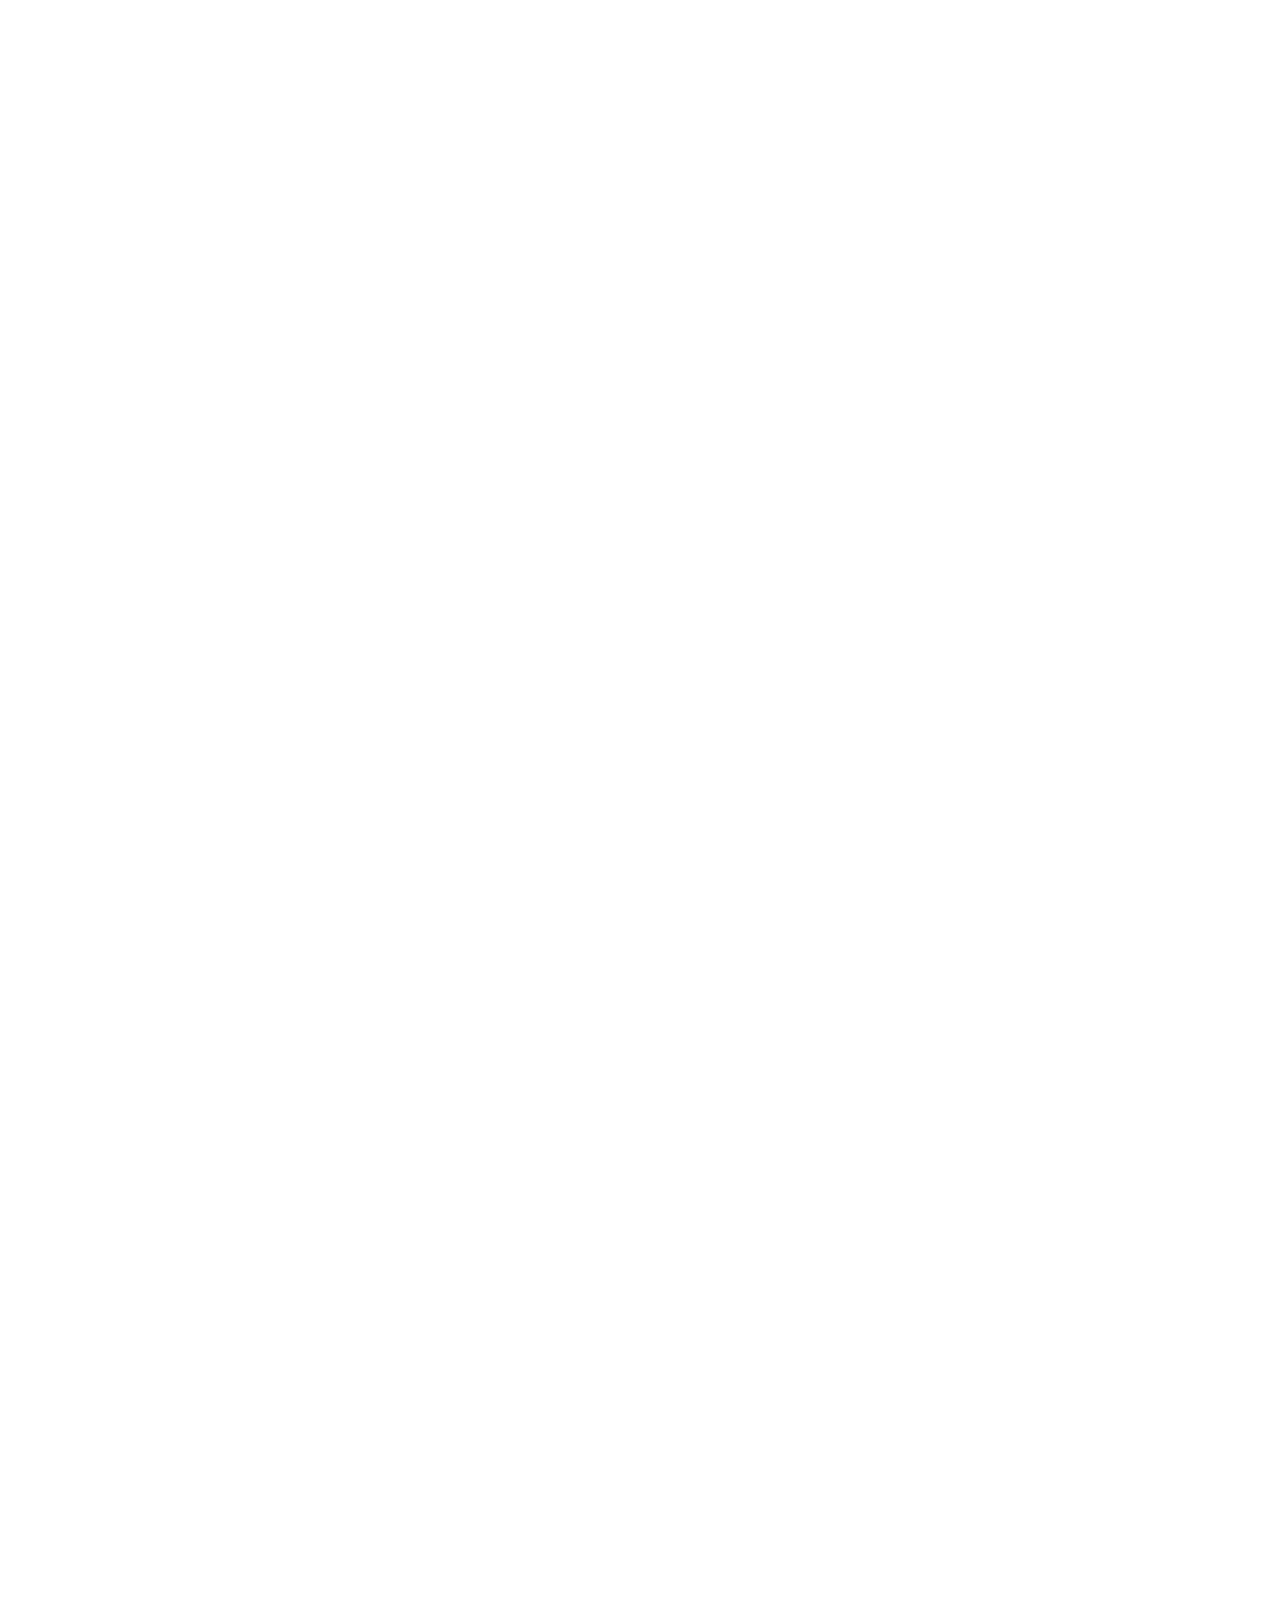
==== commit a596c796: "finalupdate" ====
--- a/index.html
+++ b/index.html
@@ -34,9 +34,7 @@
     href="https://fonts.googleapis.com/css2?family=Bungee+Spice&family=Nabla&family=Oswald&family=Roboto:wght@300&display=swap"
     rel="stylesheet">
     
-    <link rel="stylesheet" href="css/slicknav.css">
-    <link rel="stylesheet" href="css/slick.css">
-    <link rel="stylesheet" href="css/style.css">
+
 
     <link rel="stylesheet" href="STYLE.css">
 
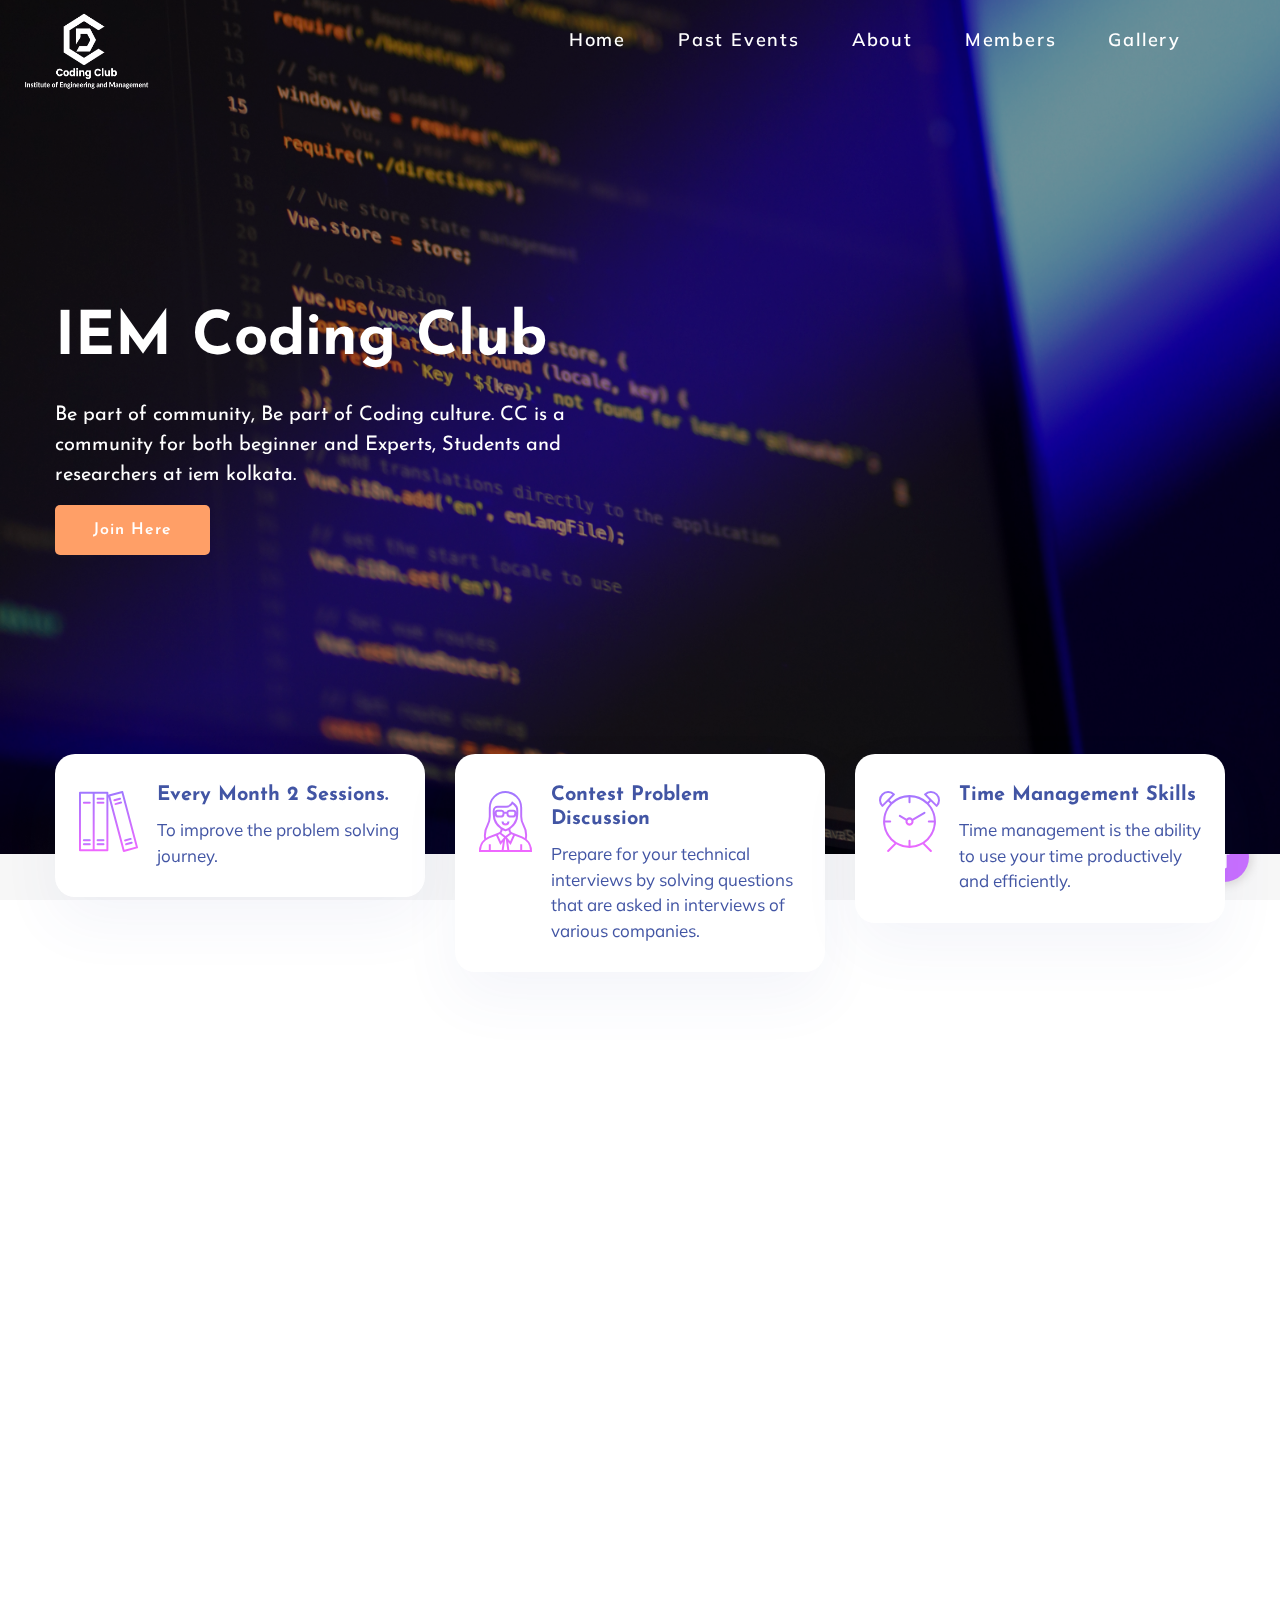
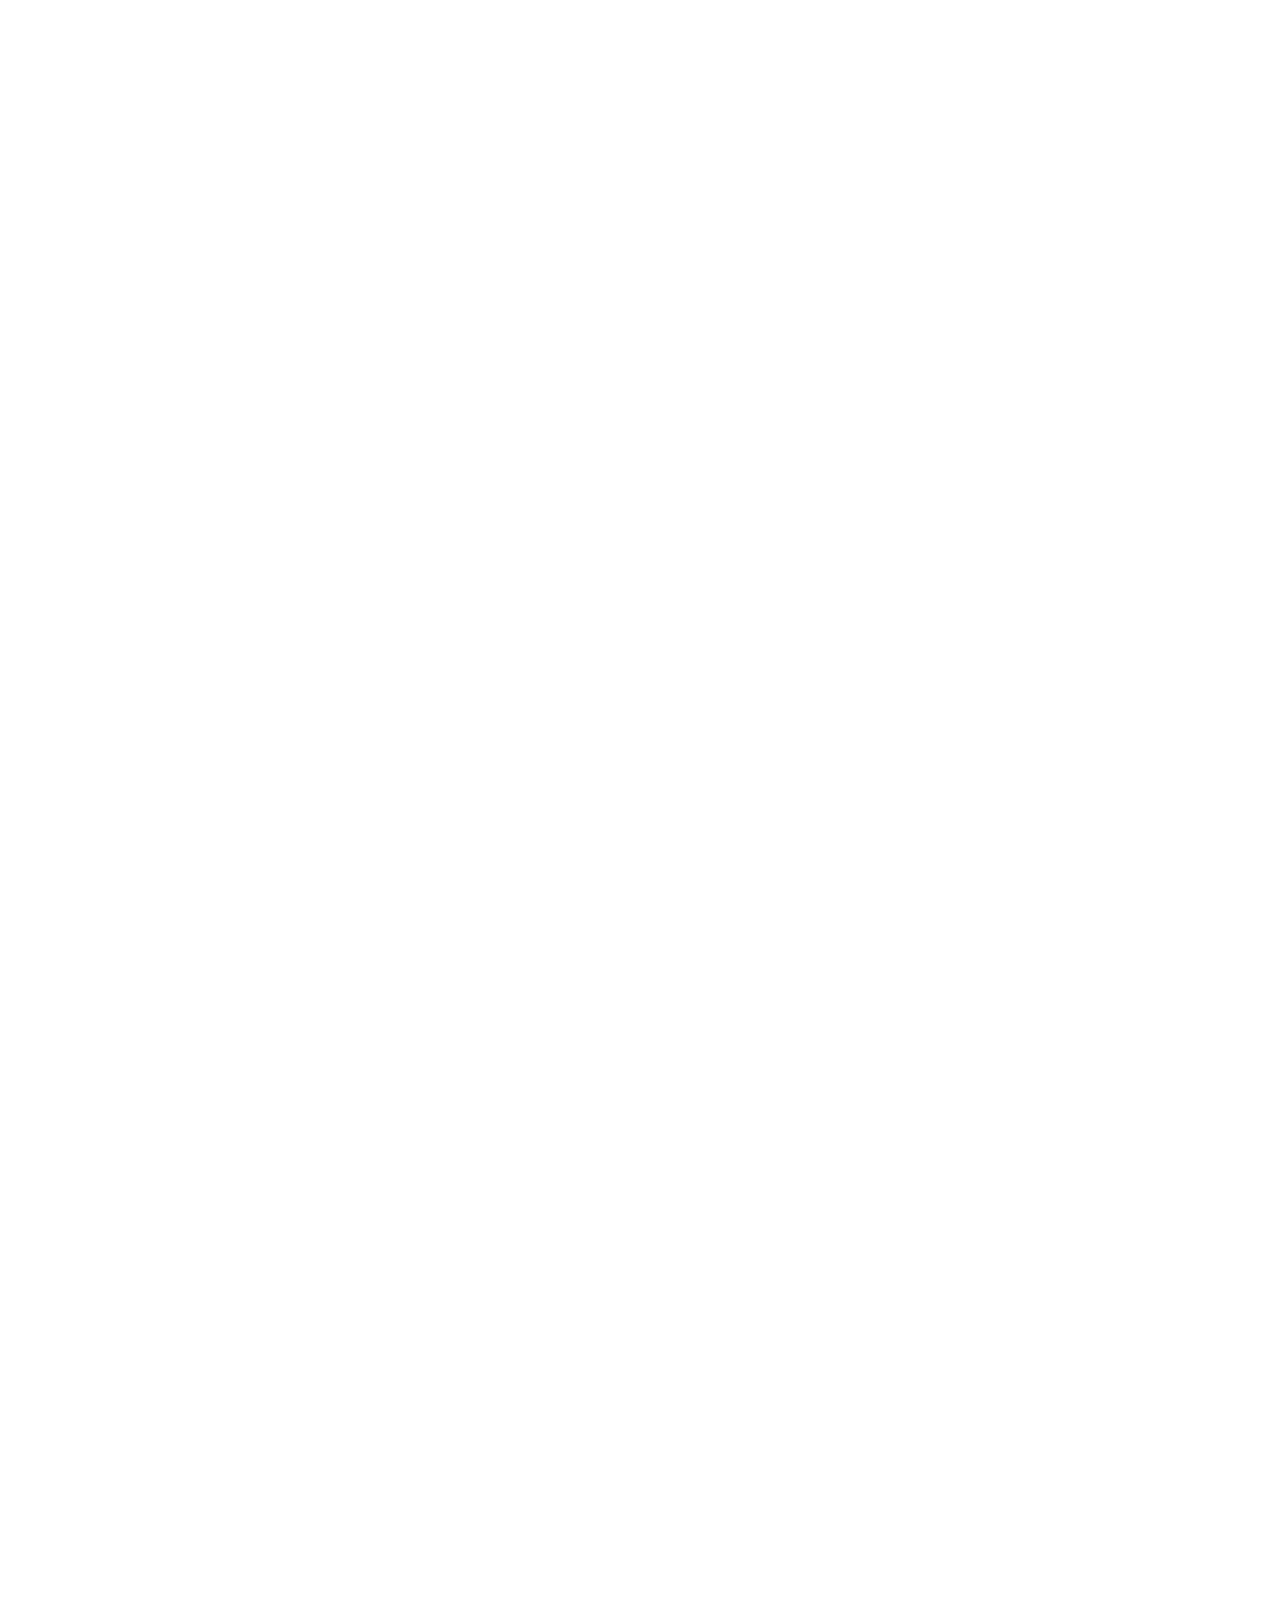
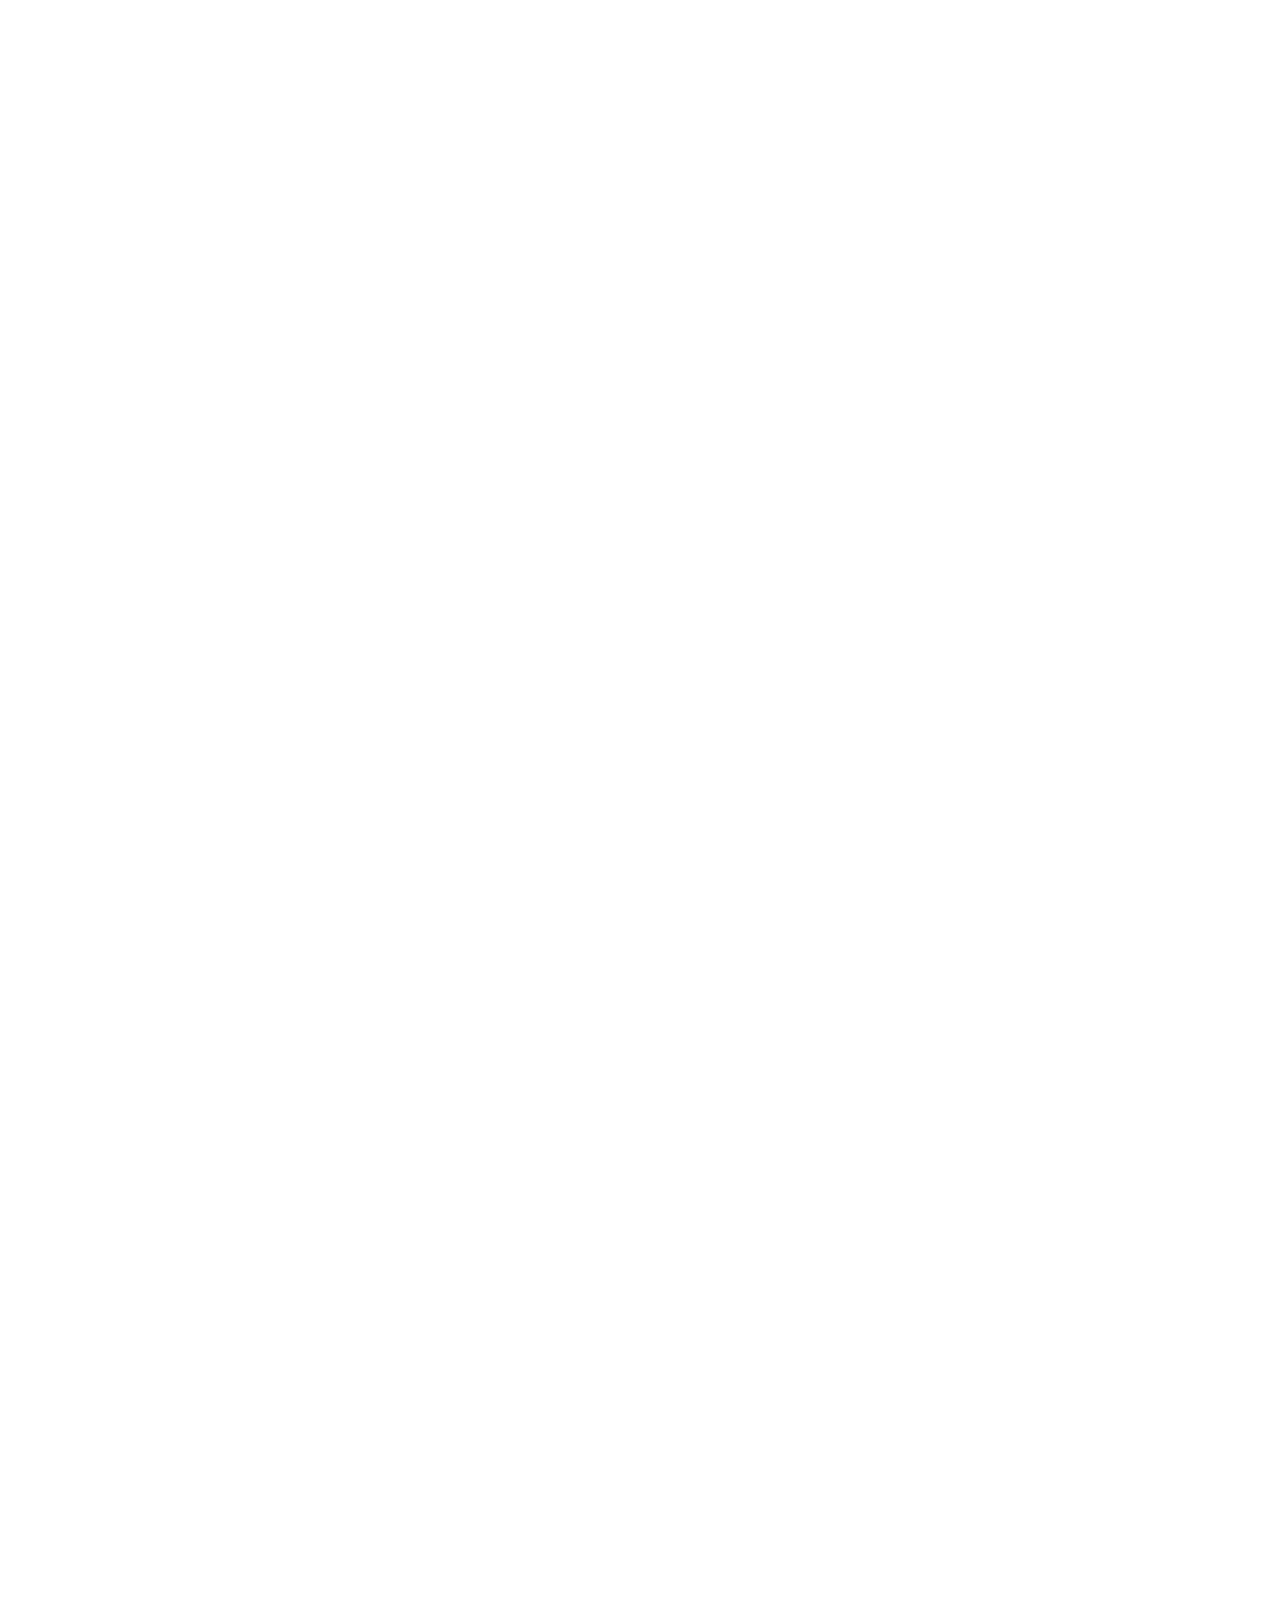
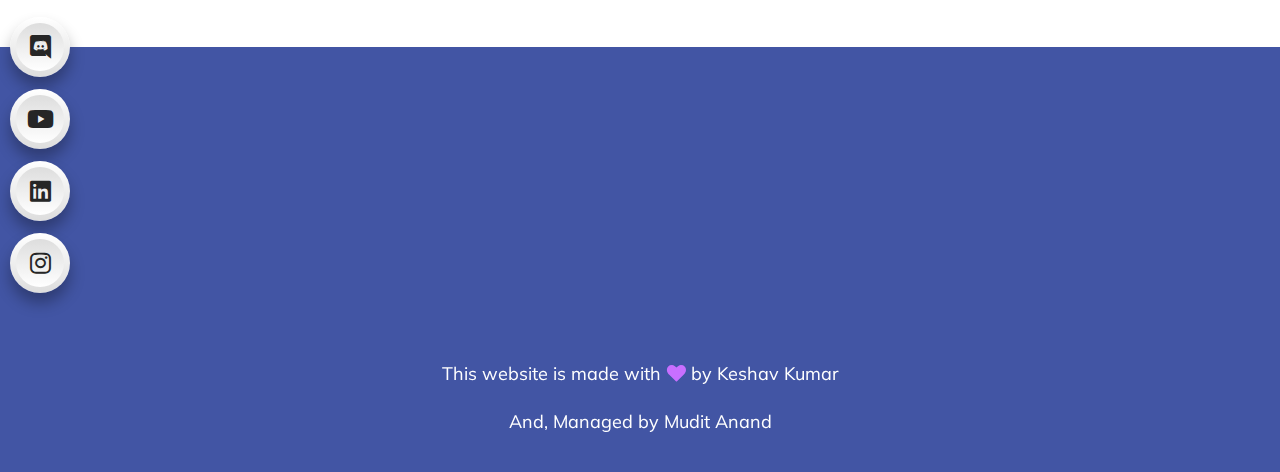
==== commit 8a4374a6: "NewUpdateV2" ====
--- a/index.html
+++ b/index.html
@@ -13,6 +13,7 @@
     <!-- CSS here -->
     <link rel="stylesheet" href="assets/css/bootstrap.min.css">
     <link rel="stylesheet" href="assets/css/owl.carousel.min.css">
+    
     <link rel="stylesheet" href="assets/css/flaticon.css">
     <link rel="stylesheet" href="assets/css/progressbar_barfiller.css">
     <link rel="stylesheet" href="assets/css/gijgo.css">
@@ -34,7 +35,9 @@
     href="https://fonts.googleapis.com/css2?family=Bungee+Spice&family=Nabla&family=Oswald&family=Roboto:wght@300&display=swap"
     rel="stylesheet">
     
-
+    <link rel="stylesheet" href="assets/css/slick.css">
+    <link rel="stylesheet" href="assets/css/slicknav.css">
+    <link rel="stylesheet" href="assets/css/style.css">
 
     <link rel="stylesheet" href="STYLE.css">
 
--- a/assets/css/style.css
+++ b/assets/css/style.css
@@ -0,0 +1,6135 @@
+@import url("https://fonts.googleapis.com/css2?family=Josefin+Sans:wght@300;400;500;600;700&family=Mulish:wght@400;500;600;700&display=swap");
+.white-bg {
+  background: #ffffff;
+}
+.gray-bg {
+  background: #f5f5f5;
+}
+.gray-bg {
+  background: #f7f7fd;
+}
+.white-bg {
+  background: #fff;
+}
+.black-bg {
+  background: #16161a;
+}
+.theme-bg {
+  background: #c86fff;
+}
+.brand-bg {
+  background: #f1f4fa;
+}
+.testimonial-bg {
+  background: #f9fafc;
+}
+.white-color {
+  color: #fff;
+}
+.black-color {
+  color: #16161a;
+}
+.theme-color {
+  color: #c86fff;
+}
+.boxed-btn {
+  background: #fff;
+  color: #c86fff !important;
+  display: inline-block;
+  padding: 18px 44px;
+  font-family: "Josefin Sans", sans-serif;
+  font-size: 14px;
+  font-weight: 400;
+  border: 0;
+  border: 1px solid #c86fff;
+  letter-spacing: 3px;
+  text-align: center;
+  color: #c86fff;
+  text-transform: uppercase;
+  cursor: pointer;
+}
+.boxed-btn:hover {
+  background: #c86fff;
+  color: #fff !important;
+  border: 1px solid #c86fff;
+}
+.boxed-btn:focus {
+  outline: none;
+}
+.boxed-btn.large-width {
+  width: 220px;
+}
+[data-overlay] {
+  position: relative;
+  background-size: cover;
+  background-repeat: no-repeat;
+  background-position: center center;
+}
+[data-overlay]::before {
+  position: absolute;
+  left: 0;
+  top: 0;
+  right: 0;
+  bottom: 0;
+  content: "";
+}
+[data-opacity="1"]::before {
+  opacity: 0.1;
+}
+[data-opacity="2"]::before {
+  opacity: 0.2;
+}
+[data-opacity="3"]::before {
+  opacity: 0.3;
+}
+[data-opacity="4"]::before {
+  opacity: 0.4;
+}
+[data-opacity="5"]::before {
+  opacity: 0.5;
+}
+[data-opacity="6"]::before {
+  opacity: 0.6;
+}
+[data-opacity="7"]::before {
+  opacity: 0.7;
+}
+[data-opacity="8"]::before {
+  opacity: 0.8;
+}
+[data-opacity="9"]::before {
+  opacity: 0.9;
+}
+body {
+  font-family: "Mulish", sans-serif;
+  font-weight: normal;
+  font-style: normal;
+  font-size: 16px;
+}
+h1,
+h2,
+h3,
+h4,
+h5,
+h6 {
+  font-family: "Josefin Sans", sans-serif;
+  color: #4255a4;
+  margin-top: 0px;
+  font-style: normal;
+  font-weight: 400;
+  text-transform: normal;
+}
+p {
+  font-family: "Mulish", sans-serif;
+  color: #10285d;
+  font-size: 16px;
+  line-height: 30px;
+  margin-bottom: 15px;
+  font-weight: normal;
+}
+.bg-img-1 {
+  background-image: url(../img/slider/slider-img-1.jpg);
+}
+.bg-img-2 {
+  background-image: url(../img/background-img/bg-img-2.jpg);
+}
+.cta-bg-1 {
+  background-image: url(../img/background-img/bg-img-3.jpg);
+}
+.img {
+  max-width: 100%;
+  -webkit-transition: 0.3s;
+  -moz-transition: 0.3s;
+  -o-transition: 0.3s;
+  transition: 0.3s;
+}
+.f-left {
+  float: left;
+}
+.f-right {
+  float: right;
+}
+.fix {
+  overflow: hidden;
+}
+.clear {
+  clear: both;
+}
+a,
+.button {
+  -webkit-transition: 0.3s;
+  -moz-transition: 0.3s;
+  -o-transition: 0.3s;
+  transition: 0.3s;
+}
+a:focus,
+.button:focus {
+  text-decoration: none;
+  outline: none;
+}
+a {
+  color: #635c5c;
+}
+a:hover {
+  color: #fff;
+}
+a:focus,
+a:hover,
+.portfolio-cat a:hover,
+.footer -menu li a:hover {
+  text-decoration: none;
+}
+a,
+button {
+  color: #fff;
+  outline: medium none;
+}
+button:focus,
+input:focus,
+input:focus,
+textarea,
+textarea:focus {
+  outline: 0;
+}
+.uppercase {
+  text-transform: uppercase;
+}
+input:focus::-moz-placeholder {
+  opacity: 0;
+  -webkit-transition: 0.4s;
+  -o-transition: 0.4s;
+  transition: 0.4s;
+}
+.capitalize {
+  text-transform: capitalize;
+}
+h1 a,
+h2 a,
+h3 a,
+h4 a,
+h5 a,
+h6 a {
+  color: inherit;
+}
+ul {
+  margin: 0px;
+  padding: 0px;
+}
+li {
+  list-style: none;
+}
+hr {
+  border-bottom: 1px solid #eceff8;
+  border-top: 0 none;
+  margin: 30px 0;
+  padding: 0;
+}
+.overlay1 {
+  position: relative;
+  z-index: 1;
+}
+.overlay1::before {
+  position: absolute;
+  content: "";
+  background-color: rgba(0, 1, 2, 0.5);
+  width: 100%;
+  height: 100%;
+  left: 0;
+  top: 0;
+  bottom: 0;
+  right: 0;
+  z-index: 0;
+  background-repeat: no-repeat;
+  border-radius: 10px 10px 0 0;
+}
+.section-padding {
+  padding-top: 120px;
+  padding-bottom: 120px;
+}
+.separator {
+  border-top: 1px solid #f2f2f2;
+}
+.mb-90 {
+  margin-bottom: 90px;
+}
+@media (max-width: 767px) {
+  .mb-90 {
+    margin-bottom: 30px;
+  }
+}
+@media (min-width: 768px) and (max-width: 991px) {
+  .mb-90 {
+    margin-bottom: 45px;
+  }
+}
+.owl-carousel .owl-nav div {
+  background: rgba(255, 255, 255, 0.8) none repeat scroll 0 0;
+  height: 40px;
+  left: 20px;
+  line-height: 40px;
+  font-size: 22px;
+  color: #646464;
+  opacity: 1;
+  visibility: visible;
+  position: absolute;
+  text-align: center;
+  top: 50%;
+  transform: translateY(-50%);
+  transition: all 0.3s ease 0s;
+  width: 40px;
+}
+.owl-carousel .owl-nav div.owl-next {
+  left: auto;
+  right: -30px;
+}
+.owl-carousel .owl-nav div.owl-next i {
+  position: relative;
+  right: 0;
+  top: 1px;
+}
+.owl-carousel .owl-nav div.owl-prev i {
+  position: relative;
+  right: 1px;
+  top: 0px;
+}
+.owl-carousel:hover .owl-nav div {
+  opacity: 1;
+  visibility: visible;
+}
+.owl-carousel:hover .owl-nav div:hover {
+  color: #fff;
+  background: #ff3500;
+}
+.btn {
+  background: #ff9f67;
+  font-family: "Josefin Sans", sans-serif;
+  text-transform: capitalize;
+  padding: 25px 38px !important;
+  color: #fff;
+  cursor: pointer;
+  display: inline-blockc !important;
+  font-size: 16px;
+  font-weight: 600;
+  border-radius: 5px;
+  line-height: 1;
+  -moz-user-select: none;
+  letter-spacing: 1px;
+  line-height: 0;
+  margin-bottom: 0;
+  cursor: pointer;
+  transition: color 0.4s linear;
+  position: relative;
+  z-index: 1;
+  border: 0;
+  overflow: hidden;
+  margin: 0;
+  display: inline-block !important;
+}
+.btn::before {
+  content: "";
+  position: absolute;
+  left: 0;
+  top: 0;
+  width: 101%;
+  height: 101%;
+  background: #ae59ff;
+  z-index: 1;
+  border-radius: 5px;
+  transition: transform 0.5s;
+  transition-timing-function: ease;
+  transform-origin: 0 0;
+  transition-timing-function: cubic-bezier(0.5, 1.6, 0.4, 0.7);
+  transform: scaleX(0);
+  border-radius: 0px;
+}
+.btn:hover {
+  background-position: right;
+}
+.btn:hover::before {
+  transform: scaleX(1);
+  color: #fff !important;
+  z-index: -1;
+}
+.btn:hover.btn3 {
+  background-position: right;
+  border: 1px solid transparent;
+}
+.btn.btn3 {
+  background: none;
+  border: 1px solid #fff;
+  margin-left: 20px;
+  color: #fff;
+  padding: 25px 30px !important;
+}
+.btn.btn3::before {
+  border: 1px solid transparent;
+  background: transparent;
+}
+.btn.btn3:hover::before {
+  background: #ff9f67;
+  border: 1px solid transparent;
+}
+@media only screen and (min-width: 768px) and (max-width: 991px) {
+  .btn.btn3 {
+    margin-left: 0px !important;
+  }
+}
+@media only screen and (min-width: 576px) and (max-width: 767px) {
+  .btn.btn3 {
+    margin-left: 0px !important;
+  }
+}
+@media (max-width: 575px) {
+  .btn.btn3 {
+    margin-left: 0px !important;
+  }
+}
+.btn.focus,
+.btn:focus {
+  outline: 0;
+  box-shadow: none;
+}
+.about-btn {
+  padding: 19px 97px 19px 20px;
+}
+.header-btn {
+  padding: 30px 57px;
+}
+.hero-btn {
+  padding: 30px 29px;
+}
+.white-btn {
+  padding: 30px 39px;
+  background: #fff;
+  color: #072366 !important;
+}
+.white-btn::before {
+  background: #c86fff;
+  color: #fff !important;
+}
+.black-btn {
+  padding: 14px 35px;
+  background: #000;
+}
+.black-btn::before {
+  background: #331391;
+}
+.cal-btn i {
+  color: #09cc7f !important;
+  font-size: 31px;
+  font-weight: 300;
+  margin-right: 10px;
+}
+.cal-btn > p {
+  color: #072366 !important;
+  font-weight: 700;
+  font-size: 16px;
+  display: inline-block;
+  margin: 0 !important;
+  position: relative;
+  top: -7px;
+}
+.submit-btn2 {
+  background: #ff9f67;
+  width: 100%;
+  height: 60px;
+  padding: 10px 20px;
+  border: 0;
+  color: #fff;
+  text-transform: capitalize;
+  cursor: pointer;
+  font-size: 16px;
+  border-radius: 0px;
+}
+.btn2 {
+  padding: 15px 65px 20px 31px;
+  text-transform: capitalize;
+  border-radius: 0px;
+  cursor: pointer;
+  color: #ff3514;
+  display: inline-block;
+  font-size: 16px;
+  box-shadow: 0px 7px 21px 0px rgba(0, 0, 0, 0.12);
+  border: 1px solid #ff3514;
+  background: none;
+}
+.border-btn {
+  border: 1px solid #ff9f67;
+  color: #ff9f67;
+  font-family: "Josefin Sans", sans-serif;
+  background: none;
+  border-radius: 5px;
+  text-transform: capitalize;
+  padding: 17px 42px;
+  -moz-user-select: none;
+  cursor: pointer;
+  display: inline-block;
+  font-size: 16px;
+  font-weight: 500;
+  letter-spacing: 1px;
+  margin-bottom: 0;
+  position: relative;
+  transition: color 0.4s linear;
+  position: relative;
+  overflow: hidden;
+  margin: 0;
+}
+.border-btn i {
+  font-size: 16px;
+  margin-right: 10px;
+  color: #c86fff;
+  -webkit-transition: 0.3s;
+  -moz-transition: 0.3s;
+  -o-transition: 0.3s;
+  transition: 0.3s;
+}
+.border-btn::before {
+  border: 1px solid transparent;
+  content: "";
+  position: absolute;
+  left: 0;
+  top: 0;
+  width: 101%;
+  height: 101%;
+  background: #ff9f67;
+  z-index: -1;
+  transition: transform 0.5s;
+  transition-timing-function: ease;
+  transform-origin: 0 0;
+  transition-timing-function: cubic-bezier(0.5, 1.6, 0.4, 0.7);
+  transform: scaleY(0);
+  border-radius: 0;
+}
+.border-btn:hover::before {
+  transform: scaleY(1);
+  border: 1px solid transparent;
+  color: #fff;
+}
+.border-btn.border-btn2 {
+  width: 100%;
+  text-align: center;
+  border: 1px solid #e2e4ff;
+  color: #4255a4;
+}
+.border-btn.border-btn2:hover {
+  color: #fff;
+}
+.border-btn2 {
+  width: 100%;
+}
+.section-over1 {
+  position: relative;
+  z-index: 1;
+}
+.section-over1::before {
+  position: absolute;
+  content: "";
+  background-color: rgba(6, 7, 6, 0.6);
+  width: 100%;
+  height: 100%;
+  left: 0;
+  top: 0;
+  bottom: 0;
+  right: 0;
+  z-index: -1;
+  background-repeat: no-repeat;
+}
+.breadcrumb > .active {
+  color: #888;
+}
+#scrollUp,
+#back-top {
+  background: #c86fff;
+  height: 50px;
+  width: 50px;
+  right: 31px;
+  bottom: 18px;
+  position: fixed;
+  color: #fff;
+  font-size: 20px;
+  text-align: center;
+  border-radius: 50%;
+  line-height: 48px;
+  border: 2px solid transparent;
+  box-shadow: 0 0 10px 3px rgba(108, 98, 98, 0.2);
+}
+@media (max-width: 575px) {
+  #scrollUp,
+  #back-top {
+    right: 16px;
+  }
+}
+#scrollUp a i,
+#back-top a i {
+  display: block;
+  line-height: 50px;
+}
+#scrollUp:hover {
+  color: #fff;
+}
+.all-btn {
+  color: #c86fff;
+  text-decoration: underline;
+  font-size: 16px;
+}
+.all-btn:hover {
+  color: #c86fff;
+  text-decoration: underline;
+  letter-spacing: 1px;
+}
+.sticky-bar {
+  left: 0;
+  margin: auto;
+  position: fixed;
+  top: 0;
+  width: 100%;
+  -webkit-box-shadow: 0 10px 15px rgba(25, 25, 25, 0.1);
+  box-shadow: 0 10px 15px rgba(25, 25, 25, 0.1);
+  z-index: 9999;
+  -webkit-animation: 300ms ease-in-out 0s normal none 1 running fadeInDown;
+  animation: 300ms ease-in-out 0s normal none 1 running fadeInDown;
+  -webkit-box-shadow: 0 10px 15px rgba(25, 25, 25, 0.1);
+  background: #fff;
+}
+.mt-5 {
+  margin-top: 5px;
+}
+.mt-10 {
+  margin-top: 10px;
+}
+.mt-15 {
+  margin-top: 15px;
+}
+.mt-20 {
+  margin-top: 20px;
+}
+.mt-25 {
+  margin-top: 25px;
+}
+.mt-30 {
+  margin-top: 30px;
+}
+.mt-35 {
+  margin-top: 35px;
+}
+.mt-40 {
+  margin-top: 40px;
+}
+.mt-45 {
+  margin-top: 45px;
+}
+.mt-50 {
+  margin-top: 50px;
+}
+.mt-55 {
+  margin-top: 55px;
+}
+.mt-60 {
+  margin-top: 60px;
+}
+.mt-65 {
+  margin-top: 65px;
+}
+.mt-70 {
+  margin-top: 70px;
+}
+.mt-75 {
+  margin-top: 75px;
+}
+.mt-80 {
+  margin-top: 80px;
+}
+.mt-85 {
+  margin-top: 85px;
+}
+.mt-90 {
+  margin-top: 90px;
+}
+.mt-95 {
+  margin-top: 95px;
+}
+.mt-100 {
+  margin-top: 100px;
+}
+.mt-105 {
+  margin-top: 105px;
+}
+.mt-110 {
+  margin-top: 110px;
+}
+.mt-115 {
+  margin-top: 115px;
+}
+.mt-120 {
+  margin-top: 120px;
+}
+.mt-125 {
+  margin-top: 125px;
+}
+.mt-130 {
+  margin-top: 130px;
+}
+.mt-135 {
+  margin-top: 135px;
+}
+.mt-140 {
+  margin-top: 140px;
+}
+.mt-145 {
+  margin-top: 145px;
+}
+.mt-150 {
+  margin-top: 150px;
+}
+.mt-155 {
+  margin-top: 155px;
+}
+.mt-160 {
+  margin-top: 160px;
+}
+.mt-165 {
+  margin-top: 165px;
+}
+.mt-170 {
+  margin-top: 170px;
+}
+.mt-175 {
+  margin-top: 175px;
+}
+.mt-180 {
+  margin-top: 180px;
+}
+.mt-185 {
+  margin-top: 185px;
+}
+.mt-190 {
+  margin-top: 190px;
+}
+.mt-195 {
+  margin-top: 195px;
+}
+.mt-200 {
+  margin-top: 200px;
+}
+.mb-5 {
+  margin-bottom: 5px;
+}
+.mb-10 {
+  margin-bottom: 10px;
+}
+.mb-15 {
+  margin-bottom: 15px;
+}
+.mb-20 {
+  margin-bottom: 20px;
+}
+.mb-25 {
+  margin-bottom: 25px;
+}
+.mb-30 {
+  margin-bottom: 30px;
+}
+.mb-35 {
+  margin-bottom: 35px;
+}
+.mb-40 {
+  margin-bottom: 40px;
+}
+.mb-45 {
+  margin-bottom: 45px;
+}
+.mb-50 {
+  margin-bottom: 50px;
+}
+.mb-55 {
+  margin-bottom: 55px;
+}
+.mb-60 {
+  margin-bottom: 60px;
+}
+.mb-65 {
+  margin-bottom: 65px;
+}
+.mb-70 {
+  margin-bottom: 70px;
+}
+.mb-75 {
+  margin-bottom: 75px;
+}
+.mb-80 {
+  margin-bottom: 80px;
+}
+.mb-85 {
+  margin-bottom: 85px;
+}
+.mb-90 {
+  margin-bottom: 90px;
+}
+.mb-95 {
+  margin-bottom: 95px;
+}
+.mb-100 {
+  margin-bottom: 100px;
+}
+.mb-105 {
+  margin-bottom: 105px;
+}
+.mb-110 {
+  margin-bottom: 110px;
+}
+.mb-115 {
+  margin-bottom: 115px;
+}
+.mb-120 {
+  margin-bottom: 120px;
+}
+.mb-125 {
+  margin-bottom: 125px;
+}
+.mb-130 {
+  margin-bottom: 130px;
+}
+.mb-135 {
+  margin-bottom: 135px;
+}
+.mb-140 {
+  margin-bottom: 140px;
+}
+.mb-145 {
+  margin-bottom: 145px;
+}
+.mb-150 {
+  margin-bottom: 150px;
+}
+.mb-155 {
+  margin-bottom: 155px;
+}
+.mb-160 {
+  margin-bottom: 160px;
+}
+.mb-165 {
+  margin-bottom: 165px;
+}
+.mb-170 {
+  margin-bottom: 170px;
+}
+.mb-175 {
+  margin-bottom: 175px;
+}
+.mb-180 {
+  margin-bottom: 180px;
+}
+.mb-185 {
+  margin-bottom: 185px;
+}
+.mb-190 {
+  margin-bottom: 190px;
+}
+.mb-195 {
+  margin-bottom: 195px;
+}
+.mb-200 {
+  margin-bottom: 200px;
+}
+.ml-5 {
+  margin-left: 5px;
+}
+.ml-10 {
+  margin-left: 10px;
+}
+.ml-15 {
+  margin-left: 15px;
+}
+.ml-20 {
+  margin-left: 20px;
+}
+.ml-25 {
+  margin-left: 25px;
+}
+.ml-30 {
+  margin-left: 30px;
+}
+.ml-35 {
+  margin-left: 35px;
+}
+.ml-40 {
+  margin-left: 40px;
+}
+.ml-45 {
+  margin-left: 45px;
+}
+.ml-50 {
+  margin-left: 50px;
+}
+.ml-55 {
+  margin-left: 55px;
+}
+.ml-60 {
+  margin-left: 60px;
+}
+.ml-65 {
+  margin-left: 65px;
+}
+.ml-70 {
+  margin-left: 70px;
+}
+.ml-75 {
+  margin-left: 75px;
+}
+.ml-80 {
+  margin-left: 80px;
+}
+.ml-85 {
+  margin-left: 85px;
+}
+.ml-90 {
+  margin-left: 90px;
+}
+.ml-95 {
+  margin-left: 95px;
+}
+.ml-100 {
+  margin-left: 100px;
+}
+.ml-105 {
+  margin-left: 105px;
+}
+.ml-110 {
+  margin-left: 110px;
+}
+.ml-115 {
+  margin-left: 115px;
+}
+.ml-120 {
+  margin-left: 120px;
+}
+.ml-125 {
+  margin-left: 125px;
+}
+.ml-130 {
+  margin-left: 130px;
+}
+.ml-135 {
+  margin-left: 135px;
+}
+.ml-140 {
+  margin-left: 140px;
+}
+.ml-145 {
+  margin-left: 145px;
+}
+.ml-150 {
+  margin-left: 150px;
+}
+.ml-155 {
+  margin-left: 155px;
+}
+.ml-160 {
+  margin-left: 160px;
+}
+.ml-165 {
+  margin-left: 165px;
+}
+.ml-170 {
+  margin-left: 170px;
+}
+.ml-175 {
+  margin-left: 175px;
+}
+.ml-180 {
+  margin-left: 180px;
+}
+.ml-185 {
+  margin-left: 185px;
+}
+.ml-190 {
+  margin-left: 190px;
+}
+.ml-195 {
+  margin-left: 195px;
+}
+.ml-200 {
+  margin-left: 200px;
+}
+.mr-5 {
+  margin-right: 5px;
+}
+.mr-10 {
+  margin-right: 10px;
+}
+.mr-15 {
+  margin-right: 15px;
+}
+.mr-20 {
+  margin-right: 20px;
+}
+.mr-25 {
+  margin-right: 25px;
+}
+.mr-30 {
+  margin-right: 30px;
+}
+.mr-35 {
+  margin-right: 35px;
+}
+.mr-40 {
+  margin-right: 40px;
+}
+.mr-45 {
+  margin-right: 45px;
+}
+.mr-50 {
+  margin-right: 50px;
+}
+.mr-55 {
+  margin-right: 55px;
+}
+.mr-60 {
+  margin-right: 60px;
+}
+.mr-65 {
+  margin-right: 65px;
+}
+.mr-70 {
+  margin-right: 70px;
+}
+.mr-75 {
+  margin-right: 75px;
+}
+.mr-80 {
+  margin-right: 80px;
+}
+.mr-85 {
+  margin-right: 85px;
+}
+.mr-90 {
+  margin-right: 90px;
+}
+.mr-95 {
+  margin-right: 95px;
+}
+.mr-100 {
+  margin-right: 100px;
+}
+.mr-105 {
+  margin-right: 105px;
+}
+.mr-110 {
+  margin-right: 110px;
+}
+.mr-115 {
+  margin-right: 115px;
+}
+.mr-120 {
+  margin-right: 120px;
+}
+.mr-125 {
+  margin-right: 125px;
+}
+.mr-130 {
+  margin-right: 130px;
+}
+.mr-135 {
+  margin-right: 135px;
+}
+.mr-140 {
+  margin-right: 140px;
+}
+.mr-145 {
+  margin-right: 145px;
+}
+.mr-150 {
+  margin-right: 150px;
+}
+.mr-155 {
+  margin-right: 155px;
+}
+.mr-160 {
+  margin-right: 160px;
+}
+.mr-165 {
+  margin-right: 165px;
+}
+.mr-170 {
+  margin-right: 170px;
+}
+.mr-175 {
+  margin-right: 175px;
+}
+.mr-180 {
+  margin-right: 180px;
+}
+.mr-185 {
+  margin-right: 185px;
+}
+.mr-190 {
+  margin-right: 190px;
+}
+.mr-195 {
+  margin-right: 195px;
+}
+.mr-200 {
+  margin-right: 200px;
+}
+.pt-5 {
+  padding-top: 5px;
+}
+.pt-10 {
+  padding-top: 10px;
+}
+.pt-15 {
+  padding-top: 15px;
+}
+.pt-20 {
+  padding-top: 20px;
+}
+.pt-25 {
+  padding-top: 25px;
+}
+.pt-30 {
+  padding-top: 30px;
+}
+.pt-35 {
+  padding-top: 35px;
+}
+.pt-40 {
+  padding-top: 40px;
+}
+.pt-45 {
+  padding-top: 45px;
+}
+.pt-50 {
+  padding-top: 50px;
+}
+.pt-55 {
+  padding-top: 55px;
+}
+.pt-60 {
+  padding-top: 60px;
+}
+.pt-65 {
+  padding-top: 65px;
+}
+.pt-70 {
+  padding-top: 70px;
+}
+.pt-75 {
+  padding-top: 75px;
+}
+.pt-80 {
+  padding-top: 80px;
+}
+.pt-85 {
+  padding-top: 85px;
+}
+.pt-90 {
+  padding-top: 90px;
+}
+.pt-95 {
+  padding-top: 95px;
+}
+.pt-100 {
+  padding-top: 100px;
+}
+.pt-105 {
+  padding-top: 105px;
+}
+.pt-110 {
+  padding-top: 110px;
+}
+.pt-115 {
+  padding-top: 115px;
+}
+.pt-120 {
+  padding-top: 120px;
+}
+.pt-125 {
+  padding-top: 125px;
+}
+.pt-130 {
+  padding-top: 130px;
+}
+.pt-135 {
+  padding-top: 135px;
+}
+.pt-140 {
+  padding-top: 140px;
+}
+.pt-145 {
+  padding-top: 145px;
+}
+.pt-150 {
+  padding-top: 150px;
+}
+.pt-155 {
+  padding-top: 155px;
+}
+.pt-160 {
+  padding-top: 160px;
+}
+.pt-165 {
+  padding-top: 165px;
+}
+.pt-170 {
+  padding-top: 170px;
+}
+.pt-175 {
+  padding-top: 175px;
+}
+.pt-180 {
+  padding-top: 180px;
+}
+.pt-185 {
+  padding-top: 185px;
+}
+.pt-190 {
+  padding-top: 190px;
+}
+.pt-195 {
+  padding-top: 195px;
+}
+.pt-200 {
+  padding-top: 200px;
+}
+.pt-260 {
+  padding-top: 260px;
+}
+.pb-5 {
+  padding-bottom: 5px;
+}
+.pb-10 {
+  padding-bottom: 10px;
+}
+.pb-15 {
+  padding-bottom: 15px;
+}
+.pb-20 {
+  padding-bottom: 20px;
+}
+.pb-25 {
+  padding-bottom: 25px;
+}
+.pb-30 {
+  padding-bottom: 30px;
+}
+.pb-35 {
+  padding-bottom: 35px;
+}
+.pb-40 {
+  padding-bottom: 40px;
+}
+.pb-45 {
+  padding-bottom: 45px;
+}
+.pb-50 {
+  padding-bottom: 50px;
+}
+.pb-55 {
+  padding-bottom: 55px;
+}
+.pb-60 {
+  padding-bottom: 60px;
+}
+.pb-65 {
+  padding-bottom: 65px;
+}
+.pb-70 {
+  padding-bottom: 70px;
+}
+.pb-75 {
+  padding-bottom: 75px;
+}
+.pb-80 {
+  padding-bottom: 80px;
+}
+.pb-85 {
+  padding-bottom: 85px;
+}
+.pb-90 {
+  padding-bottom: 90px;
+}
+.pb-95 {
+  padding-bottom: 95px;
+}
+.pb-100 {
+  padding-bottom: 100px;
+}
+.pb-105 {
+  padding-bottom: 105px;
+}
+.pb-110 {
+  padding-bottom: 110px;
+}
+.pb-115 {
+  padding-bottom: 115px;
+}
+.pb-120 {
+  padding-bottom: 120px;
+}
+.pb-125 {
+  padding-bottom: 125px;
+}
+.pb-130 {
+  padding-bottom: 130px;
+}
+.pb-135 {
+  padding-bottom: 135px;
+}
+.pb-140 {
+  padding-bottom: 140px;
+}
+.pb-145 {
+  padding-bottom: 145px;
+}
+.pb-150 {
+  padding-bottom: 150px;
+}
+.pb-155 {
+  padding-bottom: 155px;
+}
+.pb-160 {
+  padding-bottom: 160px;
+}
+.pb-165 {
+  padding-bottom: 165px;
+}
+.pb-170 {
+  padding-bottom: 170px;
+}
+.pb-175 {
+  padding-bottom: 175px;
+}
+.pb-180 {
+  padding-bottom: 180px;
+}
+.pb-185 {
+  padding-bottom: 185px;
+}
+.pb-190 {
+  padding-bottom: 190px;
+}
+.pb-195 {
+  padding-bottom: 195px;
+}
+.pb-200 {
+  padding-bottom: 200px;
+}
+.pl-5 {
+  padding-left: 5px;
+}
+.pl-10 {
+  padding-left: 10px;
+}
+.pl-15 {
+  padding-left: 15px;
+}
+.pl-20 {
+  padding-left: 20px;
+}
+.pl-25 {
+  padding-left: 25px;
+}
+.pl-30 {
+  padding-left: 30px;
+}
+.pl-35 {
+  padding-left: 35px;
+}
+.pl-40 {
+  padding-left: 40px;
+}
+.pl-45 {
+  padding-left: 45px;
+}
+.pl-50 {
+  padding-left: 50px;
+}
+.pl-55 {
+  padding-left: 55px;
+}
+.pl-60 {
+  padding-left: 60px;
+}
+.pl-65 {
+  padding-left: 65px;
+}
+.pl-70 {
+  padding-left: 70px;
+}
+.pl-75 {
+  padding-left: 75px;
+}
+.pl-80 {
+  padding-left: 80px;
+}
+.pl-85 {
+  padding-left: 85px;
+}
+.pl-90 {
+  padding-left: 90px;
+}
+.pl-95 {
+  padding-left: 95px;
+}
+.pl-100 {
+  padding-left: 100px;
+}
+.pl-105 {
+  padding-left: 105px;
+}
+.pl-110 {
+  padding-left: 110px;
+}
+.pl-115 {
+  padding-left: 115px;
+}
+.pl-120 {
+  padding-left: 120px;
+}
+.pl-125 {
+  padding-left: 125px;
+}
+.pl-130 {
+  padding-left: 130px;
+}
+.pl-135 {
+  padding-left: 135px;
+}
+.pl-140 {
+  padding-left: 140px;
+}
+.pl-145 {
+  padding-left: 145px;
+}
+.pl-150 {
+  padding-left: 150px;
+}
+.pl-155 {
+  padding-left: 155px;
+}
+.pl-160 {
+  padding-left: 160px;
+}
+.pl-165 {
+  padding-left: 165px;
+}
+.pl-170 {
+  padding-left: 170px;
+}
+.pl-175 {
+  padding-left: 175px;
+}
+.pl-180 {
+  padding-left: 180px;
+}
+.pl-185 {
+  padding-left: 185px;
+}
+.pl-190 {
+  padding-left: 190px;
+}
+.pl-195 {
+  padding-left: 195px;
+}
+.pl-200 {
+  padding-left: 200px;
+}
+.pr-5 {
+  padding-right: 5px;
+}
+.pr-10 {
+  padding-right: 10px;
+}
+.pr-15 {
+  padding-right: 15px;
+}
+.pr-20 {
+  padding-right: 20px;
+}
+.pr-25 {
+  padding-right: 25px;
+}
+.pr-30 {
+  padding-right: 30px;
+}
+.pr-35 {
+  padding-right: 35px;
+}
+.pr-40 {
+  padding-right: 40px;
+}
+.pr-45 {
+  padding-right: 45px;
+}
+.pr-50 {
+  padding-right: 50px;
+}
+.pr-55 {
+  padding-right: 55px;
+}
+.pr-60 {
+  padding-right: 60px;
+}
+.pr-65 {
+  padding-right: 65px;
+}
+.pr-70 {
+  padding-right: 70px;
+}
+.pr-75 {
+  padding-right: 75px;
+}
+.pr-80 {
+  padding-right: 80px;
+}
+.pr-85 {
+  padding-right: 85px;
+}
+.pr-90 {
+  padding-right: 90px;
+}
+.pr-95 {
+  padding-right: 95px;
+}
+.pr-100 {
+  padding-right: 100px;
+}
+.pr-105 {
+  padding-right: 105px;
+}
+.pr-110 {
+  padding-right: 110px;
+}
+.pr-115 {
+  padding-right: 115px;
+}
+.pr-120 {
+  padding-right: 120px;
+}
+.pr-125 {
+  padding-right: 125px;
+}
+.pr-130 {
+  padding-right: 130px;
+}
+.pr-135 {
+  padding-right: 135px;
+}
+.pr-140 {
+  padding-right: 140px;
+}
+.pr-145 {
+  padding-right: 145px;
+}
+.pr-150 {
+  padding-right: 150px;
+}
+.pr-155 {
+  padding-right: 155px;
+}
+.pr-160 {
+  padding-right: 160px;
+}
+.pr-165 {
+  padding-right: 165px;
+}
+.pr-170 {
+  padding-right: 170px;
+}
+.pr-175 {
+  padding-right: 175px;
+}
+.pr-180 {
+  padding-right: 180px;
+}
+.pr-185 {
+  padding-right: 185px;
+}
+.pr-190 {
+  padding-right: 190px;
+}
+.pr-195 {
+  padding-right: 195px;
+}
+.pr-200 {
+  padding-right: 200px;
+}
+.bounce-animate {
+  animation-name: float-bob;
+  animation-duration: 2s;
+  animation-iteration-count: infinite;
+  -moz-animation-name: float-bob;
+  -moz-animation-duration: 2s;
+  -moz-animation-iteration-count: infinite;
+  -moz-animation-timing-function: linear;
+  -ms-animation-name: float-bob;
+  -ms-animation-duration: 2s;
+  -ms-animation-iteration-count: infinite;
+  -ms-animation-timing-function: linear;
+  -o-animation-name: float-bob;
+  -o-animation-duration: 2s;
+  -o-animation-iteration-count: infinite;
+  -o-animation-timing-function: linear;
+}
+@-webkit-keyframes float-bob {
+  0% {
+    -webkit-transform: translateY(-20px);
+    transform: translateY(-20px);
+  }
+  50% {
+    -webkit-transform: translateY(-10px);
+    transform: translateY(-10px);
+  }
+  100% {
+    -webkit-transform: translateY(-20px);
+    transform: translateY(-20px);
+  }
+}
+.heartbeat {
+  animation: heartbeat 1s infinite alternate;
+}
+@-webkit-keyframes heartbeat {
+  to {
+    -webkit-transform: scale(1.03);
+    transform: scale(1.03);
+  }
+}
+.rotateme {
+  -webkit-animation-name: rotateme;
+  animation-name: rotateme;
+  -webkit-animation-duration: 30s;
+  animation-duration: 30s;
+  -webkit-animation-iteration-count: infinite;
+  animation-iteration-count: infinite;
+  -webkit-animation-timing-function: linear;
+  animation-timing-function: linear;
+}
+@keyframes rotateme {
+  from {
+    -webkit-transform: rotate(0deg);
+    transform: rotate(0deg);
+  }
+  to {
+    -webkit-transform: rotate(360deg);
+    transform: rotate(360deg);
+  }
+}
+@-webkit-keyframes rotateme {
+  from {
+    -webkit-transform: rotate(0deg);
+  }
+  to {
+    -webkit-transform: rotate(360deg);
+  }
+}
+.preloader {
+  background-color: #f7f7f7;
+  width: 100%;
+  height: 100%;
+  position: fixed;
+  top: 0;
+  left: 0;
+  right: 0;
+  bottom: 0;
+  z-index: 999999;
+  -webkit-transition: 0.6s;
+  -o-transition: 0.6s;
+  transition: 0.6s;
+  margin: 0 auto;
+}
+.preloader .preloader-circle {
+  width: 100px;
+  height: 100px;
+  position: relative;
+  border-style: solid;
+  border-width: 1px;
+  border-top-color: #c86fff;
+  border-bottom-color: transparent;
+  border-left-color: transparent;
+  border-right-color: transparent;
+  z-index: 10;
+  border-radius: 50%;
+  -webkit-box-shadow: 0 1px 5px 0 rgba(35, 181, 185, 0.15);
+  box-shadow: 0 1px 5px 0 rgba(35, 181, 185, 0.15);
+  background-color: #fff;
+  -webkit-animation: zoom 2000ms infinite ease;
+  animation: zoom 2000ms infinite ease;
+  -webkit-transition: 0.6s;
+  -o-transition: 0.6s;
+  transition: 0.6s;
+}
+.preloader .preloader-circle2 {
+  border-top-color: #0078ff;
+}
+.preloader .preloader-img {
+  position: absolute;
+  top: 50%;
+  z-index: 200;
+  left: 0;
+  right: 0;
+  margin: 0 auto;
+  text-align: center;
+  display: inline-block;
+  -webkit-transform: translateY(-50%);
+  -ms-transform: translateY(-50%);
+  transform: translateY(-50%);
+  padding-top: 6px;
+  -webkit-transition: 0.6s;
+  -o-transition: 0.6s;
+  transition: 0.6s;
+}
+.preloader .preloader-img img {
+  max-width: 55px;
+}
+.preloader .pere-text strong {
+  font-weight: 800;
+  color: #dca73a;
+  text-transform: uppercase;
+}
+@-webkit-keyframes zoom {
+  0% {
+    -webkit-transform: rotate(0deg);
+    transform: rotate(0deg);
+    -webkit-transition: 0.6s;
+    -o-transition: 0.6s;
+    transition: 0.6s;
+  }
+  100% {
+    -webkit-transform: rotate(360deg);
+    transform: rotate(360deg);
+    -webkit-transition: 0.6s;
+    -o-transition: 0.6s;
+    transition: 0.6s;
+  }
+}
+@keyframes zoom {
+  0% {
+    -webkit-transform: rotate(0deg);
+    transform: rotate(0deg);
+    -webkit-transition: 0.6s;
+    -o-transition: 0.6s;
+    transition: 0.6s;
+  }
+  100% {
+    -webkit-transform: rotate(360deg);
+    transform: rotate(360deg);
+    -webkit-transition: 0.6s;
+    -o-transition: 0.6s;
+    transition: 0.6s;
+  }
+}
+.slick-initialized .slick-slide {
+  outline: 0;
+}
+.section-padding2 {
+  padding-top: 200px;
+  padding-bottom: 200px;
+}
+@media only screen and (min-width: 1200px) and (max-width: 1600px) {
+  .section-padding2 {
+    padding-top: 200px;
+    padding-bottom: 200px;
+  }
+}
+@media only screen and (min-width: 992px) and (max-width: 1199px) {
+  .section-padding2 {
+    padding-top: 200px;
+    padding-bottom: 200px;
+  }
+}
+@media only screen and (min-width: 768px) and (max-width: 991px) {
+  .section-padding2 {
+    padding-top: 100px;
+    padding-bottom: 100px;
+  }
+}
+@media only screen and (min-width: 576px) and (max-width: 767px) {
+  .section-padding2 {
+    padding-top: 70px;
+    padding-bottom: 70px;
+  }
+}
+@media (max-width: 575px) {
+  .section-padding2 {
+    padding-top: 70px;
+    padding-bottom: 70px;
+  }
+}
+.pb-bottom {
+  padding-bottom: 100px;
+}
+@media only screen and (min-width: 768px) and (max-width: 991px) {
+  .pb-bottom {
+    padding-bottom: 50px;
+  }
+}
+@media only screen and (min-width: 576px) and (max-width: 767px) {
+  .pb-bottom {
+    padding-bottom: 10px;
+  }
+}
+@media (max-width: 575px) {
+  .pb-bottom {
+    padding-bottom: 10px;
+  }
+}
+.pb-top {
+  padding-top: 100px;
+}
+@media only screen and (min-width: 768px) and (max-width: 991px) {
+  .pb-top {
+    padding-top: 70px;
+  }
+}
+@media only screen and (min-width: 576px) and (max-width: 767px) {
+  .pb-top {
+    padding-top: 70px;
+  }
+}
+@media (max-width: 575px) {
+  .pb-top {
+    padding-top: 70px;
+  }
+}
+.w-padding2 {
+  padding: 51px 33px;
+  box-shadow: 0 20px 40px rgba(29, 37, 71, 0.04);
+}
+@media (max-width: 575px) {
+  .w-padding2 {
+    padding: 31px 13px;
+  }
+}
+.testimonial-padding {
+  padding-top: 190px;
+  padding-bottom: 170px;
+}
+@media only screen and (min-width: 992px) and (max-width: 1199px) {
+  .testimonial-padding {
+    padding-top: 190px;
+    padding-bottom: 170px;
+  }
+}
+@media only screen and (min-width: 768px) and (max-width: 991px) {
+  .testimonial-padding {
+    padding-top: 70px;
+    padding-bottom: 60px;
+  }
+}
+@media only screen and (min-width: 576px) and (max-width: 767px) {
+  .testimonial-padding {
+    padding-top: 60px;
+    padding-bottom: 40px;
+  }
+}
+@media (max-width: 575px) {
+  .testimonial-padding {
+    padding-top: 60px;
+    padding-bottom: 40px;
+  }
+}
+.w-padding {
+  padding-top: 100px;
+  padding-bottom: 95px;
+}
+@media only screen and (min-width: 576px) and (max-width: 767px) {
+  .w-padding {
+    padding-top: 70px;
+    padding-bottom: 70px;
+  }
+}
+@media (max-width: 575px) {
+  .w-padding {
+    padding-top: 70px;
+    padding-bottom: 70px;
+  }
+}
+.section-padding30 {
+  padding-top: 195px;
+  padding-bottom: 180px;
+}
+@media only screen and (min-width: 992px) and (max-width: 1199px) {
+  .section-padding30 {
+    padding-top: 150px;
+    padding-bottom: 140px;
+  }
+}
+@media only screen and (min-width: 768px) and (max-width: 991px) {
+  .section-padding30 {
+    padding-top: 100px;
+    padding-bottom: 70px;
+  }
+}
+@media only screen and (min-width: 576px) and (max-width: 767px) {
+  .section-padding30 {
+    padding-top: 65px;
+    padding-bottom: 70px;
+  }
+}
+@media (max-width: 575px) {
+  .section-padding30 {
+    padding-top: 65px;
+    padding-bottom: 70px;
+  }
+}
+.section-padding40 {
+  padding-bottom: 100px;
+}
+@media only screen and (min-width: 768px) and (max-width: 991px) {
+  .section-padding40 {
+    padding-top: 70px;
+    padding-bottom: 70px;
+  }
+}
+@media only screen and (min-width: 576px) and (max-width: 767px) {
+  .section-padding40 {
+    padding-top: 60px;
+    padding-bottom: 60px;
+  }
+}
+@media (max-width: 575px) {
+  .section-padding40 {
+    padding-top: 60px;
+    padding-bottom: 60px;
+  }
+}
+.pb-padding {
+  padding-bottom: 100px;
+}
+@media only screen and (min-width: 768px) and (max-width: 991px) {
+  .pb-padding {
+    padding-bottom: 100px;
+  }
+}
+@media only screen and (min-width: 576px) and (max-width: 767px) {
+  .pb-padding {
+    padding-bottom: 60px;
+  }
+}
+@media (max-width: 575px) {
+  .pb-padding {
+    padding-bottom: 60px;
+  }
+}
+.pt-padding {
+  padding-top: 140px;
+}
+@media only screen and (min-width: 768px) and (max-width: 991px) {
+  .pt-padding {
+    padding-top: 140px;
+  }
+}
+@media only screen and (min-width: 576px) and (max-width: 767px) {
+  .pt-padding {
+    padding-top: 70px;
+  }
+}
+@media (max-width: 575px) {
+  .pt-padding {
+    padding-top: 70px;
+  }
+}
+.services-padding {
+  padding-top: 145px;
+  padding-bottom: 170px;
+}
+@media only screen and (min-width: 992px) and (max-width: 1199px) {
+  .services-padding {
+    padding-top: 145px;
+    padding-bottom: 170px;
+  }
+}
+@media only screen and (min-width: 768px) and (max-width: 991px) {
+  .services-padding {
+    padding-top: 100px;
+    padding-bottom: 70px;
+  }
+}
+@media only screen and (min-width: 576px) and (max-width: 767px) {
+  .services-padding {
+    padding-top: 65px;
+    padding-bottom: 70px;
+  }
+}
+@media (max-width: 575px) {
+  .services-padding {
+    padding-top: 65px;
+    padding-bottom: 70px;
+  }
+}
+.section-paddingt30 {
+  padding-top: 195px;
+  padding-bottom: 90px;
+}
+@media only screen and (min-width: 992px) and (max-width: 1199px) {
+  .section-paddingt30 {
+    padding-top: 150px;
+    padding-bottom: 90px;
+  }
+}
+@media only screen and (min-width: 768px) and (max-width: 991px) {
+  .section-paddingt30 {
+    padding-top: 100px;
+    padding-bottom: 40px;
+  }
+}
+@media only screen and (min-width: 576px) and (max-width: 767px) {
+  .section-paddingt30 {
+    padding-top: 65px;
+    padding-bottom: 10px;
+  }
+}
+@media (max-width: 575px) {
+  .section-paddingt30 {
+    padding-top: 65px;
+    padding-bottom: 10px;
+  }
+}
+.section-padding3 {
+  padding-top: 150px;
+  padding-bottom: 0;
+}
+@media only screen and (min-width: 992px) and (max-width: 1199px) {
+  .section-padding3 {
+    padding-top: 150px;
+    padding-bottom: 0;
+  }
+}
+@media only screen and (min-width: 768px) and (max-width: 991px) {
+  .section-padding3 {
+    padding-top: 60px;
+    padding-bottom: 0;
+  }
+}
+@media only screen and (min-width: 576px) and (max-width: 767px) {
+  .section-padding3 {
+    padding-top: 60px;
+    padding-bottom: 0;
+  }
+}
+@media (max-width: 575px) {
+  .section-padding3 {
+    padding-top: 60px;
+    padding-bottom: 0;
+  }
+}
+.footer-padding {
+  padding-top: 100px;
+  padding-bottom: 13px;
+}
+@media only screen and (min-width: 576px) and (max-width: 767px) {
+  .footer-padding {
+    padding-top: 70px;
+    padding-bottom: 0;
+  }
+}
+@media (max-width: 575px) {
+  .footer-padding {
+    padding-top: 70px;
+    padding-bottom: 0;
+  }
+}
+@media (max-width: 575px) {
+  .section-tittle {
+    margin-bottom: 50px;
+  }
+}
+@media only screen and (min-width: 576px) and (max-width: 767px) {
+  .section-tittle {
+    margin-bottom: 50px;
+  }
+}
+.section-tittle h2 {
+  font-size: 42px;
+  display: block;
+  font-weight: 600;
+  line-height: 1.3;
+  margin-bottom: 21px;
+}
+@media only screen and (min-width: 992px) and (max-width: 1199px) {
+  .section-tittle h2 {
+    font-size: 41px;
+  }
+}
+@media only screen and (min-width: 576px) and (max-width: 767px) {
+  .section-tittle h2 {
+    font-size: 31px;
+  }
+}
+@media (max-width: 575px) {
+  .section-tittle h2 {
+    font-size: 27px;
+  }
+}
+@media (max-width: 575px) {
+  .small-section-tittle {
+    margin-bottom: 50px;
+    text-align: left !important;
+  }
+}
+@media only screen and (min-width: 576px) and (max-width: 767px) {
+  .small-section-tittle {
+    margin-bottom: 50px;
+  }
+}
+.small-section-tittle span {
+  font-size: 18px;
+  font-weight: 700;
+  margin-bottom: 22px;
+  color: #c86fff;
+  text-transform: capitalize;
+  display: inline-block;
+  letter-spacing: 0.05em;
+}
+@media (max-width: 575px) {
+  .small-section-tittle span {
+    font-size: 14px;
+    padding-left: 0px;
+    text-align: left;
+  }
+}
+.small-section-tittle h4 {
+  color: #28395a;
+  font-size: 18px;
+  font-weight: 600;
+  line-height: 1.2;
+  margin-bottom: 20px;
+}
+.section-bg {
+  background-size: cover;
+  background-repeat: no-repeat;
+  background-position: center center;
+  background-attachment: fixed;
+}
+.section-bg2 {
+  background-size: cover;
+  background-repeat: no-repeat;
+  background-position: center center;
+}
+.border-bottom {
+  border-bottom: 1px solid #ecebf0;
+}
+.white-bg {
+  background: #ffffff;
+}
+.gray-bg {
+  background: #f5f5f5;
+}
+.gray-bg {
+  background: #f7f7fd;
+}
+.white-bg {
+  background: #fff;
+}
+.black-bg {
+  background: #16161a;
+}
+.theme-bg {
+  background: #c86fff;
+}
+.brand-bg {
+  background: #f1f4fa;
+}
+.testimonial-bg {
+  background: #f9fafc;
+}
+.white-color {
+  color: #fff;
+}
+.black-color {
+  color: #16161a;
+}
+.theme-color {
+  color: #c86fff;
+}
+@media only screen and (min-width: 768px) and (max-width: 991px) {
+  .header-area {
+    box-shadow: 0 10px 15px rgba(25, 25, 25, 0.1);
+  }
+}
+@media only screen and (min-width: 576px) and (max-width: 767px) {
+  .header-area {
+    box-shadow: 0 10px 15px rgba(25, 25, 25, 0.1);
+  }
+}
+@media (max-width: 575px) {
+  .header-area {
+    box-shadow: 0 10px 15px rgba(25, 25, 25, 0.1);
+  }
+}
+.header-area .header-top {
+  padding: 9px 130px;
+  border-bottom: 1px solid #f0f1f2;
+}
+@media only screen and (min-width: 1200px) and (max-width: 1600px) {
+  .header-area .header-top {
+    padding: 9px 30px;
+  }
+}
+@media only screen and (min-width: 992px) and (max-width: 1199px) {
+  .header-area .header-top {
+    padding: 9px 15px;
+  }
+}
+@media only screen and (min-width: 768px) and (max-width: 991px) {
+  .header-area .header-top {
+    padding: 9px 50px;
+  }
+}
+@media only screen and (min-width: 576px) and (max-width: 767px) {
+  .header-area .header-top {
+    padding: 9px 20px;
+  }
+}
+@media (max-width: 575px) {
+  .header-area .header-top {
+    padding: 9px 0px;
+  }
+}
+.header-area .header-bottom {
+  padding: 0px 130px;
+}
+@media only screen and (min-width: 1200px) and (max-width: 1600px) {
+  .header-area .header-bottom {
+    padding: 0px 30px;
+  }
+}
+@media only screen and (min-width: 992px) and (max-width: 1199px) {
+  .header-area .header-bottom {
+    padding: 0px 15px;
+  }
+}
+@media only screen and (min-width: 768px) and (max-width: 991px) {
+  .header-area .header-bottom {
+    padding: 15px 50px;
+  }
+}
+@media only screen and (min-width: 576px) and (max-width: 767px) {
+  .header-area .header-bottom {
+    padding: 15px 20px;
+  }
+}
+@media (max-width: 575px) {
+  .header-area .header-bottom {
+    padding: 15px 20px;
+  }
+}
+@media only screen and (min-width: 768px) and (max-width: 991px) {
+  .header-area .header-bottom.header-sticky.sticky-bar .header-right-btn {
+    display: none !important;
+  }
+}
+@media only screen and (min-width: 576px) and (max-width: 767px) {
+  .header-area .header-bottom.header-sticky.sticky-bar .header-right-btn {
+    display: none !important;
+  }
+}
+@media (max-width: 575px) {
+  .header-area .header-bottom.header-sticky.sticky-bar .header-right-btn {
+    display: none !important;
+  }
+}
+.main-header {
+  position: relative;
+  z-index: 3;
+}
+@media only screen and (min-width: 1200px) and (max-width: 1600px) {
+  .main-header .main-menu {
+    margin-right: 30px;
+  }
+}
+.main-header .main-menu ul li {
+  display: inline-block;
+  position: relative;
+  z-index: 1;
+  margin: 0 27px;
+}
+@media only screen and (min-width: 1200px) and (max-width: 1600px) {
+  .main-header .main-menu ul li {
+    margin: 0 14px;
+  }
+}
+@media only screen and (min-width: 992px) and (max-width: 1199px) {
+  .main-header .main-menu ul li {
+    margin: 0 8px;
+  }
+}
+.main-header .main-menu ul li a {
+  color: #fff;
+  font-weight: 600;
+  padding: 39px 2px;
+  display: block;
+  font-size: 16px;
+  -webkit-transition: 0.3s;
+  -moz-transition: 0.3s;
+  -o-transition: 0.3s;
+  transition: 0.3s;
+  text-transform: capitalize;
+}
+.main-header .main-menu ul li:hover > a {
+  color: #fff;
+}
+.main-header .main-menu ul ul.submenu {
+  position: absolute;
+  width: 170px;
+  background: #fff;
+  left: 0;
+  top: 90%;
+  visibility: hidden;
+  opacity: 0;
+  box-shadow: 0 0 10px 3px rgba(0, 0, 0, 0.05);
+  padding: 17px 0;
+  -webkit-transition: 0.3s;
+  -moz-transition: 0.3s;
+  -o-transition: 0.3s;
+  transition: 0.3s;
+}
+.main-header .main-menu ul ul.submenu > li {
+  margin-left: 7px;
+  display: block;
+}
+.main-header .main-menu ul ul.submenu > li > a {
+  padding: 6px 10px !important;
+  font-size: 16px;
+  color: #367fff;
+}
+.main-header .main-menu ul ul.submenu > li > a:hover {
+  color: #c86fff;
+  background: none;
+  padding-left: 13px !important;
+}
+.button-header.margin-left {
+  margin-left: 43px !important;
+}
+@media only screen and (min-width: 768px) and (max-width: 991px) {
+  .button-header.margin-left {
+    margin-left: 0px !important;
+    margin-bottom: 8px !important;
+  }
+}
+@media only screen and (min-width: 576px) and (max-width: 767px) {
+  .button-header.margin-left {
+    margin-left: 0px !important;
+    margin-bottom: 8px !important;
+  }
+}
+@media (max-width: 575px) {
+  .button-header.margin-left {
+    margin-left: 0px !important;
+    margin-bottom: 8px !important;
+  }
+}
+.button-header {
+  margin: 0 !important;
+}
+.main-header ul > li:hover > ul.submenu {
+  visibility: visible;
+  opacity: 1;
+  top: 100%;
+}
+@media only screen and (min-width: 768px) and (max-width: 991px) {
+  .header-right-btn {
+    position: absolute;
+    bottom: -82px;
+    right: 11px;
+  }
+}
+@media only screen and (min-width: 576px) and (max-width: 767px) {
+  .header-right-btn {
+    position: absolute;
+    bottom: -82px;
+    right: 11px;
+  }
+}
+@media (max-width: 575px) {
+  .header-right-btn {
+    position: absolute;
+    bottom: -82px;
+    right: 11px;
+    margin: 0;
+  }
+}
+.header-transparent {
+  position: absolute;
+  top: 0;
+  right: 0;
+  left: 0;
+  z-index: 9;
+}
+.header-sticky.sticky-bar.sticky .main-menu ul li a {
+  padding: 20px 20px !important;
+}
+@media only screen and (min-width: 768px) and (max-width: 991px) {
+  .header-sticky.sticky-bar.sticky {
+    padding: 15px 0px;
+  }
+}
+@media only screen and (min-width: 576px) and (max-width: 767px) {
+  .header-sticky.sticky-bar.sticky {
+    padding: 15px 0px;
+  }
+}
+@media (max-width: 575px) {
+  .header-sticky.sticky-bar.sticky {
+    padding: 15px 0px;
+  }
+}
+.mobile_menu {
+  position: absolute;
+  right: 0px;
+  width: 100%;
+  z-index: 99;
+}
+.mobile_menu .slicknav_menu {
+  background: transparent;
+  margin-top: 0px !important;
+}
+.mobile_menu .slicknav_menu .slicknav_btn {
+  top: -27px;
+}
+.mobile_menu .slicknav_menu .slicknav_btn .slicknav_icon-bar {
+  background-color: #fff !important;
+}
+.mobile_menu .slicknav_menu .slicknav_nav {
+  margin-top: 9px !important;
+  background: #c86fff;
+}
+.mobile_menu .slicknav_menu .slicknav_nav a:hover {
+  background: transparent;
+  color: #c86fff;
+}
+.mobile_menu .slicknav_menu .slicknav_nav a {
+  font-size: 15px;
+  padding: 7px 10px;
+}
+.mobile_menu .slicknav_menu .slicknav_nav .slicknav_item a {
+  padding: 0 !important;
+}
+.slider-height {
+  min-height: 854px;
+  background-repeat: no-repeat;
+  background-position: center center;
+  background-size: cover;
+}
+@media only screen and (min-width: 992px) and (max-width: 1199px) {
+  .slider-height {
+    min-height: 700px;
+  }
+}
+@media only screen and (min-width: 768px) and (max-width: 991px) {
+  .slider-height {
+    min-height: 650px;
+  }
+}
+@media only screen and (min-width: 576px) and (max-width: 767px) {
+  .slider-height {
+    min-height: 650px;
+  }
+}
+@media (max-width: 575px) {
+  .slider-height {
+    min-height: 600px;
+  }
+}
+.slider-height2 {
+  min-height: 400px;
+  background-repeat: no-repeat;
+  background-position: center center;
+  background-size: cover;
+}
+@media only screen and (min-width: 576px) and (max-width: 767px) {
+  .slider-height2 {
+    min-height: 320px;
+  }
+}
+@media (max-width: 575px) {
+  .slider-height2 {
+    min-height: 320px;
+  }
+}
+.slider-height3 {
+  min-height: 588px;
+  background-repeat: no-repeat;
+  background-position: center center;
+  background-size: cover;
+}
+@media only screen and (min-width: 992px) and (max-width: 1199px) {
+  .slider-height3 {
+    min-height: 400px;
+  }
+}
+@media only screen and (min-width: 768px) and (max-width: 991px) {
+  .slider-height3 {
+    min-height: 500px;
+  }
+}
+@media only screen and (min-width: 576px) and (max-width: 767px) {
+  .slider-height3 {
+    min-height: 308px;
+  }
+}
+@media (max-width: 575px) {
+  .slider-height3 {
+    min-height: 308px;
+  }
+}
+.slider-area,
+.slider-area2 {
+  background-image: url(../img/bg2.jpg);
+  background-size: cover;
+  background-repeat: no-repeat;
+  background-position: center center;
+}
+.slider-area.slider-area2,
+.slider-area2.slider-area2 {
+  background-image: url(../img/hero/hero_bg.jpg);
+}
+.slider-area .hero__caption,
+.slider-area2 .hero__caption {
+  overflow: hidden;
+}
+.slider-area .hero__caption span,
+.slider-area2 .hero__caption span {
+  color: #31ff7a;
+  font-size: 60px;
+  line-height: 1.2;
+  font-weight: 400;
+  margin-bottom: 30px;
+  display: block;
+}
+@media (max-width: 575px) {
+  .slider-area .hero__caption span,
+  .slider-area2 .hero__caption span {
+    margin-bottom: 30px;
+    font-size: 56px;
+  }
+}
+.slider-area .hero__caption h1,
+.slider-area2 .hero__caption h1 {
+  font-size: 60px;
+  font-weight: 700;
+  color: #fff;
+  line-height: 1.3;
+  margin-bottom: 22px;
+}
+@media only screen and (min-width: 992px) and (max-width: 1199px) {
+  .slider-area .hero__caption h1,
+  .slider-area2 .hero__caption h1 {
+    font-size: 60px;
+    line-height: 1.2;
+  }
+}
+@media only screen and (min-width: 768px) and (max-width: 991px) {
+  .slider-area .hero__caption h1,
+  .slider-area2 .hero__caption h1 {
+    font-size: 50px;
+    line-height: 1.2;
+  }
+}
+@media only screen and (min-width: 576px) and (max-width: 767px) {
+  .slider-area .hero__caption h1,
+  .slider-area2 .hero__caption h1 {
+    font-size: 38px;
+    line-height: 1.2;
+    margin-bottom: 20px;
+  }
+}
+@media (max-width: 575px) {
+  .slider-area .hero__caption h1,
+  .slider-area2 .hero__caption h1 {
+    font-size: 28px;
+    line-height: 1.2;
+    margin-bottom: 20px;
+  }
+}
+.slider-area .hero__caption p,
+.slider-area2 .hero__caption p {
+  color: #fff;
+  font-size: 18px;
+  margin-bottom: 34px;
+}
+@media (max-width: 575px) {
+  .slider-area .hero__caption p,
+  .slider-area2 .hero__caption p {
+    font-size: 16px;
+    padding: 0 0px;
+  }
+}
+.slider-area .hero__caption.hero__caption2,
+.slider-area2 .hero__caption.hero__caption2 {
+  padding-top: 218px;
+}
+@media (max-width: 575px) {
+  .slider-area .hero__caption.hero__caption2,
+  .slider-area2 .hero__caption.hero__caption2 {
+    padding-top: 184px;
+  }
+}
+@media only screen and (min-width: 576px) and (max-width: 767px) {
+  .slider-area .hero__caption.hero__caption2,
+  .slider-area2 .hero__caption.hero__caption2 {
+    padding-top: 184px;
+  }
+}
+.project-screen {
+  margin-top: -500px;
+}
+@media only screen and (min-width: 992px) and (max-width: 1199px) {
+  .project-screen {
+    margin-top: -416px;
+  }
+}
+@media only screen and (min-width: 768px) and (max-width: 991px) {
+  .project-screen {
+    margin-top: -361px;
+  }
+}
+@media only screen and (min-width: 576px) and (max-width: 767px) {
+  .project-screen {
+    margin-top: -331px;
+  }
+}
+@media (max-width: 575px) {
+  .project-screen {
+    margin-top: -140px;
+  }
+}
+.hero-overly {
+  position: relative;
+  z-index: 1;
+}
+.hero-overly::before {
+  position: absolute;
+  content: "";
+  background-color: rgba(0, 1, 2, 0.4);
+  width: 100%;
+  height: 100%;
+  left: 0;
+  top: 0;
+  bottom: 0;
+  right: 0;
+  z-index: 0;
+  background-repeat: no-repeat;
+}
+.hero-overly2 {
+  position: relative;
+  z-index: 1;
+}
+.hero-overly2::before {
+  position: absolute;
+  content: "";
+  background-color: rgba(0, 0, 50, 0.7);
+  width: 100%;
+  height: 100%;
+  left: 0;
+  top: 0;
+  bottom: 0;
+  right: 0;
+  z-index: 0;
+  background-repeat: no-repeat;
+}
+.header-transparent {
+  position: absolute;
+  top: 0;
+  right: 0;
+  left: 0;
+  z-index: 9;
+}
+.about-area1 .support-wrapper {
+  display: flex;
+  justify-content: space-between;
+  flex-wrap: wrap;
+}
+@media only screen and (min-width: 992px) and (max-width: 1199px) {
+  .about-area1 .support-wrapper {
+    display: block;
+  }
+}
+.about-area1 .support-wrapper .left-content1 {
+  width: 49%;
+  padding-left: 366px;
+}
+@media only screen and (min-width: 1200px) and (max-width: 1600px) {
+  .about-area1 .support-wrapper .left-content1 {
+    width: 45%;
+    padding-left: 100px;
+  }
+}
+@media only screen and (min-width: 1601px) and (max-width: 1800px) {
+  .about-area1 .support-wrapper .left-content1 {
+    width: 42%;
+    padding-left: 120px;
+  }
+}
+@media only screen and (min-width: 1200px) and (max-width: 1440px) {
+  .about-area1 .support-wrapper .left-content1 {
+    padding-left: 30px;
+    width: 48%;
+  }
+}
+@media only screen and (min-width: 1200px) and (max-width: 1300px) {
+  .about-area1 .support-wrapper .left-content1 {
+    padding-left: 100px;
+    width: 49%;
+  }
+}
+@media only screen and (min-width: 992px) and (max-width: 1199px) {
+  .about-area1 .support-wrapper .left-content1 {
+    width: 67%;
+    padding-left: 120px;
+  }
+}
+@media only screen and (min-width: 768px) and (max-width: 991px) {
+  .about-area1 .support-wrapper .left-content1 {
+    width: 82%;
+    padding-left: 30px;
+    padding-left: 50px;
+  }
+}
+@media only screen and (min-width: 576px) and (max-width: 767px) {
+  .about-area1 .support-wrapper .left-content1 {
+    width: 100%;
+    padding-left: 30px;
+  }
+}
+@media (max-width: 575px) {
+  .about-area1 .support-wrapper .left-content1 {
+    width: 100%;
+    padding-left: 30px;
+  }
+}
+.about-area1 .support-wrapper .left-content1 .about-icon {
+  width: 80px;
+  height: 80px;
+  border-radius: 50px;
+  display: inline-block;
+  position: relative;
+  margin-bottom: 31px;
+  line-height: 80px;
+  text-align: center;
+  box-shadow: 0px 15px 25px rgba(66, 85, 164, 0.08);
+}
+.about-area1 .support-wrapper .left-content1 .single-features {
+  display: flex;
+}
+.about-area1 .support-wrapper .left-content1 .single-features .features-icon {
+  position: relative;
+  top: 8px;
+}
+.about-area1
+  .support-wrapper
+  .left-content1
+  .single-features
+  .features-icon
+  img {
+  display: block;
+}
+.about-area1
+  .support-wrapper
+  .left-content1
+  .single-features
+  .features-caption {
+  padding-left: 19px;
+}
+.about-area1
+  .support-wrapper
+  .left-content1
+  .single-features
+  .features-caption
+  h3 {
+  font-size: 25px;
+  line-height: 1.2;
+  margin-bottom: 16px;
+  font-weight: 400;
+}
+.about-area1
+  .support-wrapper
+  .left-content1
+  .single-features
+  .features-caption
+  p {
+  font-size: 16px;
+  line-height: 1.8;
+  color: #4255a4;
+}
+.about-area1 .support-wrapper .right-content1 {
+  width: 40%;
+  margin-right: 100px;
+  position: relative;
+}
+@media only screen and (min-width: 1200px) and (max-width: 1600px) {
+  .about-area1 .support-wrapper .right-content1 {
+    width: 46%;
+    margin-right: 50px;
+  }
+}
+@media only screen and (min-width: 992px) and (max-width: 1199px) {
+  .about-area1 .support-wrapper .right-content1 {
+    width: 78%;
+    margin-left: 119px;
+    padding-top: 50px;
+  }
+}
+@media only screen and (min-width: 768px) and (max-width: 991px) {
+  .about-area1 .support-wrapper .right-content1 {
+    width: 80%;
+    padding-top: 50px;
+    margin-right: 50px;
+    padding-left: 50px;
+  }
+}
+@media only screen and (min-width: 768px) and (max-width: 991px) {
+  .about-area1 .support-wrapper .right-content1 {
+    width: 100%;
+    padding-top: 50px;
+    margin-right: 30px;
+  }
+}
+@media only screen and (min-width: 576px) and (max-width: 767px) {
+  .about-area1 .support-wrapper .right-content1 {
+    width: 100%;
+    padding-top: 50px;
+    padding-left: 30px;
+    margin-right: 30px;
+  }
+}
+@media (max-width: 575px) {
+  .about-area1 .support-wrapper .right-content1 {
+    width: 100%;
+    padding-top: 50px;
+    padding-left: 20px;
+    margin-right: 20px;
+  }
+}
+.about-area1 .support-wrapper .right-content1 .right-img img {
+  width: 100%;
+}
+.about-area2 .support-wrapper {
+  display: flex;
+  justify-content: start;
+  flex-wrap: wrap;
+}
+@media only screen and (min-width: 992px) and (max-width: 1199px) {
+  .about-area2 .support-wrapper {
+    display: block;
+  }
+}
+.about-area2 .support-wrapper .left-content2 {
+  width: 28%;
+  padding-left: 60px;
+}
+@media only screen and (min-width: 1200px) and (max-width: 1440px) {
+  .about-area2 .support-wrapper .left-content2 {
+    width: 46%;
+    padding-left: 60px;
+  }
+}
+@media (min-width: 1401px) and (max-width: 1600px) {
+  .about-area2 .support-wrapper .left-content2 {
+    width: 35%;
+    padding-left: 60px;
+  }
+}
+@media only screen and (min-width: 1601px) and (max-width: 1800px) {
+  .about-area2 .support-wrapper .left-content2 {
+    width: 40%;
+    padding-left: 60px;
+  }
+}
+@media only screen and (min-width: 992px) and (max-width: 1199px) {
+  .about-area2 .support-wrapper .left-content2 {
+    width: 60%;
+    padding-left: 60px;
+    padding-right: 60px;
+    padding-top: 50px;
+  }
+}
+@media only screen and (min-width: 768px) and (max-width: 991px) {
+  .about-area2 .support-wrapper .left-content2 {
+    width: 82%;
+    padding-left: 50px;
+    padding-right: 60px;
+    padding-top: 50px;
+  }
+}
+@media only screen and (min-width: 576px) and (max-width: 767px) {
+  .about-area2 .support-wrapper .left-content2 {
+    width: 100%;
+    padding-left: 30px;
+    padding-right: 60px;
+    padding-top: 50px;
+  }
+}
+@media (max-width: 575px) {
+  .about-area2 .support-wrapper .left-content2 {
+    width: 100%;
+    padding-left: 30px;
+    padding-right: 60px;
+    padding-top: 50px;
+  }
+}
+.about-area2 .support-wrapper .right-content2 {
+  width: 40%;
+  margin-left: 100px;
+  position: relative;
+}
+@media only screen and (min-width: 1200px) and (max-width: 1600px) {
+  .about-area2 .support-wrapper .right-content2 {
+    width: 46%;
+    margin-left: 50px;
+  }
+}
+@media only screen and (min-width: 992px) and (max-width: 1199px) {
+  .about-area2 .support-wrapper .right-content2 {
+    width: 78%;
+    margin-left: 119px;
+    padding-top: 50px;
+  }
+}
+@media only screen and (min-width: 768px) and (max-width: 991px) {
+  .about-area2 .support-wrapper .right-content2 {
+    width: 80%;
+    padding-top: 50px;
+    margin-left: 50px;
+    margin-right: 50px;
+  }
+}
+@media only screen and (min-width: 768px) and (max-width: 991px) {
+  .about-area2 .support-wrapper .right-content2 {
+    width: 100%;
+    padding-top: 50px;
+    margin-left: 30px;
+    margin-right: 30px;
+  }
+}
+@media only screen and (min-width: 576px) and (max-width: 767px) {
+  .about-area2 .support-wrapper .right-content2 {
+    width: 100%;
+    padding-top: 50px;
+    margin-left: 30px;
+    margin-right: 30px;
+  }
+}
+@media (max-width: 575px) {
+  .about-area2 .support-wrapper .right-content2 {
+    width: 100%;
+    padding-top: 50px;
+    margin-left: 20px;
+    margin-right: 20px;
+  }
+}
+.about-area2 .support-wrapper .right-content2 .right-img img {
+  width: 100%;
+}
+.about-area2 .support-wrapper {
+  display: flex;
+  justify-content: start;
+  flex-wrap: wrap;
+}
+@media only screen and (min-width: 992px) and (max-width: 1199px) {
+  .about-area2 .support-wrapper {
+    display: block;
+  }
+}
+.about-area2 .support-wrapper .left-content2 {
+  width: 28%;
+  padding-left: 60px;
+}
+@media only screen and (min-width: 1200px) and (max-width: 1440px) {
+  .about-area2 .support-wrapper .left-content2 {
+    width: 46%;
+    padding-left: 60px;
+  }
+}
+@media (min-width: 1401px) and (max-width: 1600px) {
+  .about-area2 .support-wrapper .left-content2 {
+    width: 35%;
+    padding-left: 60px;
+  }
+}
+@media only screen and (min-width: 1601px) and (max-width: 1800px) {
+  .about-area2 .support-wrapper .left-content2 {
+    width: 40%;
+    padding-left: 60px;
+  }
+}
+@media only screen and (min-width: 992px) and (max-width: 1199px) {
+  .about-area2 .support-wrapper .left-content2 {
+    width: 60%;
+    padding-left: 60px;
+    padding-right: 60px;
+    padding-top: 50px;
+  }
+}
+@media only screen and (min-width: 768px) and (max-width: 991px) {
+  .about-area2 .support-wrapper .left-content2 {
+    width: 82%;
+    padding-left: 50px;
+    padding-right: 60px;
+    padding-top: 50px;
+  }
+}
+@media only screen and (min-width: 576px) and (max-width: 767px) {
+  .about-area2 .support-wrapper .left-content2 {
+    width: 100%;
+    padding-left: 30px;
+    padding-right: 60px;
+    padding-top: 50px;
+  }
+}
+@media (max-width: 575px) {
+  .about-area2 .support-wrapper .left-content2 {
+    width: 100%;
+    padding-left: 30px;
+    padding-right: 60px;
+    padding-top: 50px;
+  }
+}
+.about-area2 .support-wrapper .right-content2 {
+  width: 40%;
+  margin-left: 100px;
+  position: relative;
+}
+@media only screen and (min-width: 1200px) and (max-width: 1600px) {
+  .about-area2 .support-wrapper .right-content2 {
+    width: 46%;
+    margin-left: 50px;
+  }
+}
+@media only screen and (min-width: 992px) and (max-width: 1199px) {
+  .about-area2 .support-wrapper .right-content2 {
+    width: 78%;
+    margin-left: 119px;
+    padding-top: 50px;
+  }
+}
+@media only screen and (min-width: 768px) and (max-width: 991px) {
+  .about-area2 .support-wrapper .right-content2 {
+    width: 80%;
+    padding-top: 50px;
+    margin-left: 50px;
+    margin-right: 50px;
+  }
+}
+@media only screen and (min-width: 768px) and (max-width: 991px) {
+  .about-area2 .support-wrapper .right-content2 {
+    width: 100%;
+    padding-top: 50px;
+    margin-left: 30px;
+    margin-right: 30px;
+  }
+}
+@media only screen and (min-width: 576px) and (max-width: 767px) {
+  .about-area2 .support-wrapper .right-content2 {
+    width: 100%;
+    padding-top: 50px;
+    margin-left: 30px;
+    margin-right: 30px;
+  }
+}
+@media (max-width: 575px) {
+  .about-area2 .support-wrapper .right-content2 {
+    width: 100%;
+    padding-top: 50px;
+    margin-left: 20px;
+    margin-right: 20px;
+  }
+}
+.about-area2 .support-wrapper .right-content2 .right-img img {
+  width: 100%;
+}
+.about-area3 .support-wrapper {
+  display: flex;
+  justify-content: start;
+  flex-wrap: wrap;
+}
+.about-area3 .support-wrapper .left-content3 {
+  width: 28%;
+  padding-left: 60px;
+}
+@media only screen and (min-width: 1200px) and (max-width: 1440px) {
+  .about-area3 .support-wrapper .left-content3 {
+    width: 46%;
+    padding-left: 60px;
+  }
+}
+@media (min-width: 1401px) and (max-width: 1600px) {
+  .about-area3 .support-wrapper .left-content3 {
+    width: 35%;
+    padding-left: 60px;
+  }
+}
+@media only screen and (min-width: 1601px) and (max-width: 1800px) {
+  .about-area3 .support-wrapper .left-content3 {
+    width: 40%;
+    padding-left: 60px;
+  }
+}
+@media only screen and (min-width: 992px) and (max-width: 1199px) {
+  .about-area3 .support-wrapper .left-content3 {
+    width: 57%;
+    padding-left: 60px;
+    padding-right: 60px;
+    padding-top: 0;
+  }
+}
+@media only screen and (min-width: 768px) and (max-width: 991px) {
+  .about-area3 .support-wrapper .left-content3 {
+    width: 82%;
+    padding-left: 50px;
+    padding-right: 60px;
+    padding-top: 50px;
+  }
+}
+@media only screen and (min-width: 576px) and (max-width: 767px) {
+  .about-area3 .support-wrapper .left-content3 {
+    width: 100%;
+    padding-left: 30px;
+    padding-right: 60px;
+    padding-top: 50px;
+  }
+}
+@media (max-width: 575px) {
+  .about-area3 .support-wrapper .left-content3 {
+    width: 100%;
+    padding-left: 30px;
+    padding-right: 60px;
+    padding-top: 50px;
+  }
+}
+.about-area3 .support-wrapper .right-content3 {
+  width: 40%;
+  margin-left: 100px;
+  position: relative;
+}
+@media only screen and (min-width: 1200px) and (max-width: 1600px) {
+  .about-area3 .support-wrapper .right-content3 {
+    width: 46%;
+    margin-left: 50px;
+  }
+}
+@media only screen and (min-width: 992px) and (max-width: 1199px) {
+  .about-area3 .support-wrapper .right-content3 {
+    width: 41%;
+    margin-left: 19px;
+    padding-top: 0px;
+  }
+}
+@media only screen and (min-width: 768px) and (max-width: 991px) {
+  .about-area3 .support-wrapper .right-content3 {
+    width: 80%;
+    padding-top: 50px;
+    margin-left: 50px;
+    margin-right: 50px;
+  }
+}
+@media only screen and (min-width: 768px) and (max-width: 991px) {
+  .about-area3 .support-wrapper .right-content3 {
+    width: 100%;
+    padding-top: 50px;
+    margin-left: 30px;
+    margin-right: 30px;
+  }
+}
+@media only screen and (min-width: 576px) and (max-width: 767px) {
+  .about-area3 .support-wrapper .right-content3 {
+    width: 100%;
+    padding-top: 50px;
+    margin-left: 30px;
+    margin-right: 30px;
+  }
+}
+@media (max-width: 575px) {
+  .about-area3 .support-wrapper .right-content3 {
+    width: 100%;
+    padding-top: 50px;
+    margin-left: 20px;
+    margin-right: 20px;
+  }
+}
+.about-area3 .support-wrapper .right-content3 .right-img img {
+  width: 100%;
+}
+.video-icon {
+  position: absolute;
+  right: 0;
+  top: 50%;
+  transform: translateY(-50%);
+  left: 0;
+  margin: 0 auto;
+  text-align: center;
+}
+.video-icon a {
+  background: #ff9f67;
+  color: #ffff;
+  width: 60px;
+  height: 60px;
+  display: inline-block;
+  text-align: center;
+  line-height: 60px;
+  border-radius: 50%;
+}
+.video-icon a::after {
+  position: absolute;
+  content: "";
+  border-radius: 50%;
+  left: -39px;
+  top: -38px;
+  right: 0;
+  z-index: 0;
+  background: #0000;
+}
+@media only screen and (min-width: 576px) and (max-width: 767px) {
+  .video-icon a::after {
+    border: 50px solid rgba(241, 65, 5, 0.1);
+    left: -19px;
+    top: -19px;
+    right: 0;
+  }
+}
+@media (max-width: 575px) {
+  .video-icon a::after {
+    border: 50px solid rgba(241, 65, 5, 0.1);
+    left: -19px;
+    top: -19px;
+    right: 0;
+  }
+}
+@media only screen and (min-width: 576px) and (max-width: 767px) {
+  .video-icon a {
+    width: 60px;
+    height: 60px;
+    line-height: 60px;
+  }
+}
+@media (max-width: 575px) {
+  .video-icon a {
+    width: 60px;
+    height: 60px;
+    line-height: 60px;
+  }
+}
+.video-icon a i {
+  font-size: 20px;
+  font-size: 20px;
+  line-height: 1;
+  position: relative;
+  right: -2px;
+  top: 2px;
+}
+.video-icon a.btn-icon {
+  position: relative;
+}
+.video-icon a.btn-icon::before {
+  content: "";
+  display: inline-block;
+  position: absolute;
+  top: -2px;
+  left: -2px;
+  bottom: -2px;
+  right: -2px;
+  border-radius: inherit;
+  border: 1px solid #fff;
+  -webkit-animation: btnIconRipple 2s cubic-bezier(0.23, 1, 0.32, 1) both
+    infinite;
+  animation: btnIconRipple 2s cubic-bezier(0.23, 1, 0.32, 1) both infinite;
+}
+@-webkit-keyframes btnIconRipple {
+  0% {
+    border-width: 4px;
+    -webkit-transform: scale(1);
+    transform: scale(1);
+  }
+  50% {
+    border-width: 1px;
+    -webkit-transform: scale(1.5);
+    transform: scale(1.5);
+  }
+  80% {
+    border-width: 1px;
+    -webkit-transform: scale(1.9);
+    transform: scale(1.9);
+  }
+  100% {
+    opacity: 0;
+  }
+}
+.team-area .single-cat {
+  margin: 0 15px;
+  -webkit-transition: 0.4s;
+  -moz-transition: 0.4s;
+  -o-transition: 0.4s;
+  transition: 0.4s;
+  z-index: 1;
+}
+.team-area .single-cat .cat-icon img {
+  margin: 0 auto;
+  margin-bottom: 30px;
+}
+.team-area .single-cat .cat-cap span {
+  color: #6785ff;
+  font-size: 46px;
+  font-weight: 600;
+  margin-bottom: 10px;
+  display: block;
+}
+.team-area .single-cat .cat-cap h5 > a {
+  font-size: 24px;
+  font-weight: 600;
+  margin-bottom: 14px;
+  display: block;
+  -webkit-transition: 0.2s;
+  -moz-transition: 0.2s;
+  -o-transition: 0.2s;
+  transition: 0.2s;
+  text-transform: capitalize;
+  color: #4255a4;
+}
+@media only screen and (min-width: 576px) and (max-width: 767px) {
+  .team-area .single-cat .cat-cap h5 > a {
+    font-size: 21px;
+  }
+}
+@media (max-width: 575px) {
+  .team-area .single-cat .cat-cap h5 > a {
+    font-size: 23px;
+  }
+}
+.team-area .single-cat .cat-cap p {
+  color: #57667e;
+  font-size: 16px;
+  -webkit-transition: 0.2s;
+  -moz-transition: 0.2s;
+  -o-transition: 0.2s;
+  transition: 0.2s;
+  margin: 0;
+}
+@media only screen and (min-width: 576px) and (max-width: 767px) {
+  .team-area .single-cat .cat-cap p {
+    font-size: 15px;
+  }
+}
+.team-area .single-cat .cat-cap a {
+  color: #1c165c;
+  font-size: 16px;
+  font-weight: 600;
+  -webkit-transition: 0.2s;
+  -moz-transition: 0.2s;
+  -o-transition: 0.2s;
+  transition: 0.2s;
+}
+.team-area .single-cat:hover .cat-cap h5 {
+  color: #000;
+}
+.team-active button.slick-arrow {
+  position: absolute;
+  border: 0;
+  padding: 0;
+  z-index: 2;
+  cursor: pointer;
+  top: 50%;
+  transform: translateY(-50%);
+  left: auto;
+  background: none;
+}
+.team-active button.slick-arrow i {
+  font-size: 20px;
+  color: #c86fff;
+  -webkit-transition: 0.2s;
+  -moz-transition: 0.2s;
+  -o-transition: 0.2s;
+  transition: 0.2s;
+}
+.team-active button.slick-arrow i:hover {
+  color: #4255a4;
+}
+.team-active button.slick-prev {
+  left: -58px;
+}
+.team-active button.slick-prev i {
+  color: #ddd;
+}
+.team-active button.slick-next {
+  right: -58px;
+}
+.team-active button.slick-next i {
+  color: #ddd;
+}
+.courses-area .properties {
+  margin: 0 15px;
+}
+.courses-area .properties.properties2 {
+  margin-bottom: 30px;
+}
+.courses-area .properties__card {
+  box-shadow: 0px 6px 6px 0px rgba(2, 25, 65, 0.08);
+  border-radius: 10px;
+  -webkit-transition: 0.4s;
+  -moz-transition: 0.4s;
+  -o-transition: 0.4s;
+  transition: 0.4s;
+}
+.courses-area .properties__card:hover {
+  box-shadow: 0px 8px 8px 0px rgba(2, 25, 65, 0.08);
+}
+.courses-area .properties__img img {
+  width: 100%;
+  border-radius: 10px 10px 0 0;
+  position: relative;
+}
+.courses-area .properties__caption {
+  padding: 29px 20px 20px 20px;
+}
+.courses-area .properties__caption h3 {
+  font-size: 20px;
+  font-weight: 500;
+  margin-bottom: 6px;
+}
+@media only screen and (min-width: 992px) and (max-width: 1199px) {
+  .courses-area .properties__caption h3 {
+    font-size: 16px;
+  }
+}
+.courses-area .properties__caption h3 a {
+  text-decoration: underline transparent;
+}
+.courses-area .properties__caption h3 a:hover {
+  text-decoration: underline;
+  color: #4255a4;
+}
+.courses-area .properties__caption P {
+  color: #6e7697;
+}
+.courses-area .properties__caption P span {
+  color: #c86fff;
+  font-size: 16px;
+}
+@media only screen and (min-width: 768px) and (max-width: 991px) {
+  .courses-area .properties__caption P span {
+    font-size: 12px;
+  }
+}
+.courses-area .properties__footer {
+  margin-bottom: 22px;
+  -webkit-transition: 0.4s;
+  -moz-transition: 0.4s;
+  -o-transition: 0.4s;
+  transition: 0.4s;
+}
+@media (max-width: 575px) {
+  .courses-area .properties__footer {
+    padding: 19px 10px 20px 12px;
+  }
+}
+.courses-area .properties__footer .restaurant-name p {
+  display: inline-block;
+  color: #6e7697;
+}
+.courses-area .properties__footer .restaurant-name p span {
+  color: #ff7b2e;
+  font-size: 12px;
+}
+.courses-area .properties__footer .price span {
+  cursor: pointer;
+  font-weight: 700;
+  color: #4255a4;
+  font-size: 23px;
+}
+.courses-area .properties:hover .border-btn2 {
+  color: #fff;
+  background: #ff9f67;
+  -webkit-transition: 0.4s;
+  -moz-transition: 0.4s;
+  -o-transition: 0.4s;
+  transition: 0.4s;
+}
+.rating i {
+  font-size: 14px;
+  color: #ff7b2e;
+}
+.courses-actives button.slick-arrow {
+  position: absolute;
+  border: 0;
+  padding: 0;
+  z-index: 2;
+  cursor: pointer;
+  top: 50%;
+  transform: translateY(-50%);
+  left: auto;
+  background: none;
+}
+.courses-actives button.slick-arrow i {
+  font-size: 20px;
+  color: #c86fff;
+  -webkit-transition: 0.2s;
+  -moz-transition: 0.2s;
+  -o-transition: 0.2s;
+  transition: 0.2s;
+}
+.courses-actives button.slick-arrow i:hover {
+  color: #4255a4;
+}
+.courses-actives button.slick-prev {
+  left: -58px;
+}
+.courses-actives button.slick-prev i {
+  color: #ddd;
+}
+.courses-actives button.slick-next {
+  right: -58px;
+}
+.courses-actives button.slick-next i {
+  color: #ddd;
+}
+.single-features {
+  display: flex;
+}
+.single-features .features-icon img {
+  display: block;
+}
+.single-features .features-caption {
+  padding-left: 19px;
+}
+.single-features .features-caption h3 {
+  font-size: 25px;
+  line-height: 1.2;
+  margin-bottom: 16px;
+  font-weight: 400;
+}
+.single-features .features-caption p {
+  font-size: 15px;
+  line-height: 1.8;
+}
+.topic-area .single-topic {
+  position: relative;
+}
+.topic-area .single-topic::before {
+  position: absolute;
+  top: 0;
+  left: 0;
+  right: 0;
+  height: 100%;
+  width: 100%;
+  content: "";
+  background-color: rgba(66, 85, 164, 0.7);
+  opacity: 0;
+  z-index: 1;
+  -webkit-transition: 0.4s;
+  -moz-transition: 0.4s;
+  -o-transition: 0.4s;
+  transition: 0.4s;
+  border-radius: 12px;
+}
+.topic-area .single-topic:hover::before {
+  opacity: 1;
+  visibility: visible;
+}
+.topic-area .single-topic .topic-img {
+  border-radius: 12px;
+}
+.topic-area .single-topic .topic-img img {
+  width: 100%;
+}
+.topic-area .single-topic .topic-content-box {
+  position: absolute;
+  top: 50%;
+  left: 0;
+  right: 0;
+  margin: 0 auto;
+  transform: translateY(-50%);
+  height: 100%;
+  width: 100%;
+  transition: 0.4s;
+  z-index: 2;
+}
+.topic-area .single-topic .topic-content-box .topic-content {
+  position: absolute;
+  top: 53%;
+  transform: translateY(-47%);
+  left: 0;
+  right: 0;
+  text-align: center;
+}
+.topic-area .single-topic .topic-content-box .topic-content h3 a {
+  color: #ffffff;
+  font-weight: 700;
+  font-size: 20px;
+  margin-bottom: 0px;
+  text-transform: uppercase;
+  text-decoration: underline #fff transparent;
+  -webkit-transition: 0.4s;
+  -moz-transition: 0.4s;
+  -o-transition: 0.4s;
+  transition: 0.4s;
+}
+.topic-area .single-topic .topic-content-box .topic-content h3 a:hover {
+  text-decoration: underline;
+}
+.topic-area .single-topic .topic-content-box .topic-content p {
+  font-size: 16px;
+  color: #ffff;
+  padding: 0 82px;
+  line-height: 1.6;
+}
+@media (max-width: 575px) {
+  .topic-area .single-topic .topic-content-box .topic-content p {
+    padding: 0 18px;
+  }
+}
+.services-area {
+  margin-top: -100px;
+}
+.services-area.services-area2 {
+  margin-top: 0;
+}
+.services-area .single-services {
+  display: flex;
+  box-shadow: 0px 25px 60px rgba(66, 85, 164, 0.06);
+  padding: 29px 24px;
+  border-radius: 20px;
+  background: #fff;
+}
+@media only screen and (min-width: 992px) and (max-width: 1199px) {
+  .services-area .single-services {
+    padding: 18px 14px;
+  }
+}
+@media (max-width: 575px) {
+  .services-area .single-services {
+    padding: 18px 14px;
+  }
+}
+.services-area .single-services .features-icon {
+  position: relative;
+  top: 8px;
+}
+.services-area .single-services .features-icon img {
+  display: block;
+}
+.services-area .single-services .features-caption {
+  padding-left: 19px;
+}
+.services-area .single-services .features-caption h3 {
+  font-size: 20px;
+  line-height: 1.2;
+  margin-bottom: 10px;
+  font-weight: 700;
+}
+.services-area .single-services .features-caption p {
+  font-size: 17px;
+  line-height: 1.5;
+  color: #4255a4;
+  margin-bottom: 0;
+}
+@media only screen and (min-width: 992px) and (max-width: 1199px) {
+  .services-area .single-services .features-caption p {
+    font-size: 15px;
+  }
+}
+@media (max-width: 575px) {
+  .services-area .single-services .features-caption p {
+    font-size: 15px;
+  }
+}
+.footer-area .footer-pera p {
+  color: #fff;
+  padding-right: 52px;
+  font-size: 16px;
+  margin-bottom: 50px;
+  line-height: 1.8;
+}
+@media only screen and (min-width: 768px) and (max-width: 991px) {
+  .footer-area .footer-pera p {
+    padding-right: 0px;
+  }
+}
+.footer-area .footer-pera.footer-pera2 p {
+  padding: 0;
+}
+.footer-area .footer-tittle h4 {
+  color: #fff;
+  font-size: 22px;
+  margin-bottom: 29px;
+  font-weight: 600;
+}
+.footer-area .footer-tittle ul li {
+  margin-bottom: 15px;
+}
+.footer-area .footer-tittle ul li a {
+  color: #fff;
+  font-weight: 400;
+  font-size: 16px;
+  text-decoration: underline transparent;
+  -webkit-transition: 0.2s;
+  -moz-transition: 0.2s;
+  -o-transition: 0.2s;
+  transition: 0.2s;
+}
+.footer-area .footer-tittle ul li a:hover {
+  color: #fff;
+  text-decoration: underline;
+}
+.footer-area .footer-tittle p {
+  color: #fff;
+}
+.footer-area .footer-form {
+  margin-top: 40px;
+}
+.footer-area .footer-form form {
+  position: relative;
+}
+.footer-area .footer-form form input {
+  width: 100%;
+  height: 43px;
+  padding: 10px 20px;
+  border: 1px solid #fff;
+  border-radius: 30px;
+}
+.footer-area .footer-form form .form-icon button {
+  position: absolute;
+  top: 0;
+  right: 0;
+  background: none;
+  border: 0;
+  cursor: pointer;
+  padding: 13px 22px;
+  line-height: 1;
+  border-radius: 0 3px 3px 0;
+}
+.footer-area .info.error {
+  color: #c86fff;
+}
+.footer-bottom-area .footer-border {
+  padding: 33px 0px 20px;
+}
+.footer-bottom-area .footer-copy-right p {
+  color: #fff;
+  font-weight: 400;
+  font-size: 18px;
+  line-height: 2;
+  margin-bottom: 12px;
+}
+.footer-bottom-area .footer-copy-right p i {
+  color: #c86fff;
+}
+.footer-social a {
+  background: rgba(128, 136, 255, 0.1);
+  color: #fff;
+  width: 40px;
+  height: 40px;
+  border-radius: 50%;
+  font-size: 14px;
+  line-height: 40px;
+  display: inline-block;
+  text-align: center;
+  margin-right: 8px;
+}
+.footer-social a:hover {
+  color: #fff;
+  background: #c86fff;
+}
+.footer-social a i {
+  display: inline-block;
+}
+.footer-bg {
+  background: #4255a4;
+}
+.login-body {
+  margin: 0;
+  padding: 0;
+  width: 100%;
+  height: 100vh;
+}
+.login-form {
+  position: absolute;
+  top: 50%;
+  left: 50%;
+  width: 480px;
+  padding: 90px 45px 60px 45px;
+  transform: translate(-50%, -50%);
+  background: rgba(0, 0, 0, 0.4);
+  box-shadow: 0 15px 20px rgba(0, 0, 0, 0.2);
+  border-radius: 5px;
+}
+@media (max-width: 575px) {
+  .login-form {
+    width: 282px;
+    padding: 90px 15px 15px 15px;
+  }
+}
+.login-form .logo-login img {
+  width: 99px;
+  height: 95px;
+  position: absolute;
+  top: -57px;
+  left: 0;
+  right: 0;
+  margin: 0 auto;
+  border: 15px solid rgba(255, 255, 255, 0.1);
+  box-shadow: 0 15px 20px rgba(0, 0, 0, 0.7);
+  border-radius: 50%;
+}
+.login-form h2 {
+  color: #fff;
+  font-size: 30px;
+  margin: 0;
+  text-align: center;
+  font-weight: 600;
+  margin-bottom: 40px;
+}
+.login-form .form-input {
+  position: relative;
+  margin: 20px 0;
+}
+.login-form .form-input label {
+  font-size: 18px;
+  font-weight: 600;
+  color: #fff;
+}
+.login-form .form-input input {
+  outline: none;
+  height: 40px;
+  padding: 10px;
+  box-sizing: border-box;
+  width: 100%;
+  border: 1px solid rgba(0, 0, 0, 0.5);
+  background: transparent;
+  font-size: 18px;
+  border: none;
+  color: #fff;
+  border-bottom: 1px solid #fff;
+}
+.login-form .form-input input::placeholder {
+  color: #fff;
+}
+.login-form .form-input input[type="submit"] {
+  background: #fff;
+  color: #000;
+  border: none;
+  cursor: pointer;
+  text-transform: capitalize;
+  line-height: 1;
+  font-size: 18px;
+  font-weight: 700;
+  border-radius: 20px;
+  transition: 0.4s;
+}
+.login-form .form-input input[type="submit"]:hover {
+  background: #000;
+  background: #fff;
+}
+.login-form .forget {
+  display: block;
+  margin-top: 30px;
+  color: #fff;
+  font-weight: 600;
+  text-decoration: underline;
+  margin-bottom: 5px;
+}
+.login-form .forget:hover {
+  color: #fff;
+}
+.login-form .registration {
+  display: block;
+  color: #fff;
+  font-weight: 600;
+  text-decoration: underline;
+  margin-bottom: 5px;
+}
+.login-form .registration:hover {
+  color: #fff;
+}
+.home-blog-area {
+  background: #f8fcff;
+}
+.home-blog-area .home-blog-single {
+  -webkit-transition: 0.4s;
+  -moz-transition: 0.4s;
+  -o-transition: 0.4s;
+  transition: 0.4s;
+}
+.home-blog-area .home-blog-single .blog-img-cap .blog-img {
+  overflow: hidden;
+  position: relative;
+}
+.home-blog-area .home-blog-single .blog-img-cap .blog-img img {
+  width: 100%;
+  -webkit-transform: scale 1;
+  -ms-transform: scale 1;
+  transform: scale 1;
+  transition: all 0.3s ease-out 0s;
+}
+.home-blog-area .home-blog-single .blog-img-cap .blog-img .blog-date {
+  background: #09cc7f;
+  padding: 15px 34px;
+  display: inline-block;
+  position: absolute;
+  bottom: 0;
+  left: 0;
+  -webkit-transition: 0.4s;
+  -moz-transition: 0.4s;
+  -o-transition: 0.4s;
+  transition: 0.4s;
+}
+@media only screen and (min-width: 768px) and (max-width: 991px) {
+  .home-blog-area .home-blog-single .blog-img-cap .blog-img .blog-date {
+    padding: 8px 20px;
+  }
+}
+@media only screen and (min-width: 576px) and (max-width: 767px) {
+  .home-blog-area .home-blog-single .blog-img-cap .blog-img .blog-date {
+    padding: 8px 20px;
+  }
+}
+@media (max-width: 575px) {
+  .home-blog-area .home-blog-single .blog-img-cap .blog-img .blog-date {
+    padding: 8px 20px;
+  }
+}
+.home-blog-area .home-blog-single .blog-img-cap .blog-img .blog-date span {
+  color: #fff;
+  font-size: 25px;
+  font-weight: 600;
+  line-height: 1;
+  margin: 0;
+}
+@media only screen and (min-width: 768px) and (max-width: 991px) {
+  .home-blog-area .home-blog-single .blog-img-cap .blog-img .blog-date span {
+    font-size: 22px;
+  }
+}
+@media only screen and (min-width: 576px) and (max-width: 767px) {
+  .home-blog-area .home-blog-single .blog-img-cap .blog-img .blog-date span {
+    font-size: 22px;
+  }
+}
+@media (max-width: 575px) {
+  .home-blog-area .home-blog-single .blog-img-cap .blog-img .blog-date span {
+    font-size: 22px;
+  }
+}
+.home-blog-area .home-blog-single .blog-img-cap .blog-img .blog-date p {
+  color: #fff;
+  margin: 0;
+}
+.home-blog-area .home-blog-single .blog-img-cap .blog-cap {
+  background: #fff;
+  padding: 37px 129px 37px 50px;
+  border: 1px solid #f7f7f7;
+  border-top: 0;
+  -webkit-transition: 0.4s;
+  -moz-transition: 0.4s;
+  -o-transition: 0.4s;
+  transition: 0.4s;
+}
+@media only screen and (min-width: 992px) and (max-width: 1199px) {
+  .home-blog-area .home-blog-single .blog-img-cap .blog-cap {
+    padding: 37px 23px 37px 45px;
+  }
+}
+@media only screen and (min-width: 576px) and (max-width: 767px) {
+  .home-blog-area .home-blog-single .blog-img-cap .blog-cap {
+    padding: 19px 8px 17px 18px;
+  }
+}
+@media only screen and (min-width: 768px) and (max-width: 991px) {
+  .home-blog-area .home-blog-single .blog-img-cap .blog-cap {
+    padding: 19px 8px 17px 18px;
+  }
+}
+@media (max-width: 575px) {
+  .home-blog-area .home-blog-single .blog-img-cap .blog-cap {
+    padding: 19px 8px 17px 18px;
+  }
+}
+.home-blog-area .home-blog-single .blog-img-cap .blog-cap p {
+  color: #707b8e;
+}
+.home-blog-area .home-blog-single .blog-img-cap .blog-cap h3 a {
+  color: #191d34;
+  font-size: 24px;
+  font-weight: 700;
+  line-height: 1.4;
+  margin-bottom: 19px;
+  display: block;
+  text-transform: capitalize;
+}
+.home-blog-area .home-blog-single .blog-img-cap .blog-cap h3 a:hover {
+  color: #c86fff;
+}
+@media only screen and (min-width: 768px) and (max-width: 991px) {
+  .home-blog-area .home-blog-single .blog-img-cap .blog-cap h3 a {
+    font-size: 19px;
+  }
+}
+@media only screen and (min-width: 576px) and (max-width: 767px) {
+  .home-blog-area .home-blog-single .blog-img-cap .blog-cap h3 a {
+    font-size: 19px;
+  }
+}
+@media (max-width: 575px) {
+  .home-blog-area .home-blog-single .blog-img-cap .blog-cap h3 a {
+    font-size: 19px;
+  }
+}
+.home-blog-area .home-blog-single .blog-img-cap .blog-cap .more-btn {
+  color: #3a3a3a;
+  text-transform: uppercase;
+  font-size: 14px;
+  font-family: "Josefin Sans", sans-serif;
+  color: #3a3a3a;
+}
+.home-blog-area .home-blog-single .blog-img-cap .blog-cap .more-btn:hover {
+  color: #014b85;
+}
+.home-blog-single:hover .blog-img-cap .blog-img .blog-date {
+  background: #c86fff;
+}
+.home-blog-single:hover .blog-img-cap .blog-img img {
+  -webkit-transform: scale(1.04);
+  -ms-transform: scale(1.04);
+  transform: scale(1.04);
+}
+.home-blog-single:hover .blog-img-cap .blog-cap {
+  border-top: 0;
+}
+.latest-blog-area .area-heading {
+  margin-bottom: 70px;
+}
+.blog_area a {
+  color: "Josefin Sans", sans-serif !important;
+  text-decoration: none;
+  transition: 0.4s;
+}
+.blog_area a:hover,
+.blog_area a :hover {
+  background: -webkit-linear-gradient(131deg, #c86fff 0%, #c86fff 99%);
+  -webkit-background-clip: text;
+  -webkit-text-fill-color: transparent;
+  text-decoration: none;
+  transition: 0.4s;
+}
+.single-blog {
+  overflow: hidden;
+  margin-bottom: 30px;
+}
+.single-blog:hover {
+  box-shadow: 0px 10px 20px 0px rgba(42, 34, 123, 0.1);
+}
+.single-blog .thumb {
+  overflow: hidden;
+  position: relative;
+}
+.single-blog .thumb:after {
+  content: "";
+  position: absolute;
+  left: 0;
+  top: 0;
+  width: 100%;
+  height: 100%;
+  background: #000;
+  opacity: 0;
+  -webkit-transition: 0.3s;
+  -moz-transition: 0.3s;
+  -o-transition: 0.3s;
+  transition: 0.3s;
+}
+.single-blog h4 {
+  border-bottom: 1px solid #dfdfdf;
+  padding-bottom: 34px;
+  margin-bottom: 25px;
+}
+.single-blog a {
+  font-size: 20px;
+  font-weight: 600;
+}
+.single-blog .date {
+  color: #666666;
+  text-align: left;
+  display: inline-block;
+  font-size: 13px;
+  font-weight: 300;
+}
+.single-blog .tag {
+  text-align: left;
+  display: inline-block;
+  float: left;
+  font-size: 13px;
+  font-weight: 300;
+  margin-right: 22px;
+  position: relative;
+}
+.single-blog .tag:after {
+  content: "";
+  position: absolute;
+  width: 1px;
+  height: 10px;
+  background: #acacac;
+  right: -12px;
+  top: 7px;
+}
+@media (max-width: 1199px) {
+  .single-blog .tag {
+    margin-right: 8px;
+  }
+  .single-blog .tag:after {
+    display: none;
+  }
+}
+.single-blog .likes {
+  margin-right: 16px;
+}
+@media (max-width: 800px) {
+  .single-blog {
+    margin-bottom: 30px;
+  }
+}
+.single-blog .single-blog-content {
+  padding: 30px;
+}
+.single-blog .single-blog-content .meta-bottom p {
+  font-size: 13px;
+  font-weight: 300;
+}
+.single-blog .single-blog-content .meta-bottom i {
+  color: #fdcb9e;
+  font-size: 13px;
+  margin-right: 7px;
+}
+@media (max-width: 1199px) {
+  .single-blog .single-blog-content {
+    padding: 15px;
+  }
+}
+.single-blog:hover .thumb:after {
+  opacity: 0.7;
+  -webkit-transition: 0.3s;
+  -moz-transition: 0.3s;
+  -o-transition: 0.3s;
+  transition: 0.3s;
+}
+@media (max-width: 1199px) {
+  .single-blog h4 {
+    transition: all 300ms linear 0s;
+    border-bottom: 1px solid #dfdfdf;
+    padding-bottom: 14px;
+    margin-bottom: 12px;
+  }
+  .single-blog h4 a {
+    font-size: 18px;
+  }
+}
+.full_image.single-blog {
+  position: relative;
+}
+.full_image.single-blog .single-blog-content {
+  position: absolute;
+  left: 35px;
+  bottom: 0;
+  opacity: 0;
+  visibility: hidden;
+  -webkit-transition: 0.3s;
+  -moz-transition: 0.3s;
+  -o-transition: 0.3s;
+  transition: 0.3s;
+}
+@media (min-width: 992px) {
+  .full_image.single-blog .single-blog-content {
+    bottom: 100px;
+  }
+}
+.full_image.single-blog h4 {
+  -webkit-transition: 0.3s;
+  -moz-transition: 0.3s;
+  -o-transition: 0.3s;
+  transition: 0.3s;
+  border-bottom: none;
+  padding-bottom: 5px;
+}
+.full_image.single-blog a {
+  font-size: 20px;
+  font-weight: 600;
+}
+.full_image.single-blog .date {
+  color: #fff;
+}
+.full_image.single-blog:hover .single-blog-content {
+  opacity: 1;
+  visibility: visible;
+  -webkit-transition: 0.3s;
+  -moz-transition: 0.3s;
+  -o-transition: 0.3s;
+  transition: 0.3s;
+}
+.l_blog_item .l_blog_text .date {
+  margin-top: 24px;
+  margin-bottom: 15px;
+}
+.l_blog_item .l_blog_text .date a {
+  font-size: 12px;
+}
+.l_blog_item .l_blog_text h4 {
+  font-size: 18px;
+  border-bottom: 1px solid #eeeeee;
+  margin-bottom: 0px;
+  padding-bottom: 20px;
+  -webkit-transition: 0.3s;
+  -moz-transition: 0.3s;
+  -o-transition: 0.3s;
+  transition: 0.3s;
+}
+.l_blog_item .l_blog_text p {
+  margin-bottom: 0px;
+  padding-top: 20px;
+}
+.causes_slider .owl-dots {
+  text-align: center;
+  margin-top: 80px;
+}
+.causes_slider .owl-dots .owl-dot {
+  height: 14px;
+  width: 14px;
+  background: #eeeeee;
+  display: inline-block;
+  margin-right: 7px;
+}
+.causes_slider .owl-dots .owl-dot:last-child {
+  margin-right: 0px;
+}
+.causes_item {
+  background: #fff;
+}
+.causes_item .causes_img {
+  position: relative;
+}
+.causes_item .causes_img .c_parcent {
+  position: absolute;
+  bottom: 0px;
+  width: 100%;
+  left: 0px;
+  height: 3px;
+  background: rgba(255, 255, 255, 0.5);
+}
+.causes_item .causes_img .c_parcent span {
+  width: 70%;
+  height: 3px;
+  position: absolute;
+  left: 0px;
+  bottom: 0px;
+}
+.causes_item .causes_img .c_parcent span:before {
+  content: "75%";
+  position: absolute;
+  right: -10px;
+  bottom: 0px;
+  color: #fff;
+  padding: 0px 5px;
+}
+.causes_item .causes_text {
+  padding: 30px 35px 40px 30px;
+}
+.causes_item .causes_text h4 {
+  font-size: 18px;
+  font-weight: 600;
+  margin-bottom: 15px;
+  cursor: pointer;
+}
+.causes_item .causes_text p {
+  font-size: 14px;
+  line-height: 24px;
+  font-weight: 300;
+  margin-bottom: 0px;
+}
+.causes_item .causes_bottom a {
+  width: 50%;
+  border: 1px solid;
+  text-align: center;
+  float: left;
+  line-height: 50px;
+  color: #fff;
+  font-size: 14px;
+  font-weight: 500;
+}
+.causes_item .causes_bottom a + a {
+  border-color: #eeeeee;
+  background: #fff;
+  font-size: 14px;
+}
+.latest_blog_area {
+  background: #f9f9ff;
+}
+.single-recent-blog-post {
+  margin-bottom: 30px;
+}
+.single-recent-blog-post .thumb {
+  overflow: hidden;
+}
+.single-recent-blog-post .thumb img {
+  transition: all 0.7s linear;
+}
+.single-recent-blog-post .details {
+  padding-top: 30px;
+}
+.single-recent-blog-post .details .sec_h4 {
+  line-height: 24px;
+  padding: 10px 0px 13px;
+  transition: all 0.3s linear;
+}
+.single-recent-blog-post .date {
+  font-size: 14px;
+  line-height: 24px;
+  font-weight: 400;
+}
+.single-recent-blog-post:hover img {
+  transform: scale(1.23) rotate(10deg);
+}
+.tags .tag_btn {
+  font-size: 12px;
+  font-weight: 500;
+  line-height: 20px;
+  border: 1px solid #eeeeee;
+  display: inline-block;
+  padding: 1px 18px;
+  text-align: center;
+}
+.tags .tag_btn + .tag_btn {
+  margin-left: 2px;
+}
+.blog_categorie_area {
+  padding-top: 30px;
+  padding-bottom: 30px;
+}
+@media (min-width: 900px) {
+  .blog_categorie_area {
+    padding-top: 80px;
+    padding-bottom: 80px;
+  }
+}
+@media (min-width: 1100px) {
+  .blog_categorie_area {
+    padding-top: 120px;
+    padding-bottom: 120px;
+  }
+}
+.categories_post {
+  position: relative;
+  text-align: center;
+  cursor: pointer;
+}
+.categories_post img {
+  max-width: 100%;
+}
+.categories_post .categories_details {
+  position: absolute;
+  top: 20px;
+  left: 20px;
+  right: 20px;
+  bottom: 20px;
+  background: rgba(34, 34, 34, 0.75);
+  color: #fff;
+  transition: all 0.3s linear;
+  display: flex;
+  align-items: center;
+  justify-content: center;
+}
+.categories_post .categories_details h5 {
+  margin-bottom: 0px;
+  font-size: 18px;
+  line-height: 26px;
+  text-transform: uppercase;
+  color: #fff;
+  position: relative;
+}
+.categories_post .categories_details p {
+  font-weight: 300;
+  font-size: 14px;
+  line-height: 26px;
+  margin-bottom: 0px;
+}
+.categories_post .categories_details .border_line {
+  margin: 10px 0px;
+  background: #fff;
+  width: 100%;
+  height: 1px;
+}
+.categories_post:hover .categories_details {
+  background: rgba(222, 99, 32, 0.85);
+}
+.blog_item {
+  margin-bottom: 50px;
+}
+.blog_details {
+  padding: 30px 0 20px 10px;
+  box-shadow: 0px 10px 20px 0px rgba(221, 221, 221, 0.3);
+}
+@media (min-width: 768px) {
+  .blog_details {
+    padding: 60px 30px 35px 35px;
+  }
+}
+.blog_details p {
+  margin-bottom: 30px;
+}
+.blog_details a {
+  color: #080808;
+}
+.blog_details a:hover {
+  color: #ff9f67;
+}
+.blog_details h2 {
+  font-size: 18px;
+  font-weight: 600;
+  margin-bottom: 8px;
+}
+@media (min-width: 768px) {
+  .blog_details h2 {
+    font-size: 24px;
+    margin-bottom: 15px;
+  }
+}
+.blog-info-link li {
+  float: left;
+  font-size: 14px;
+}
+.blog-info-link li a {
+  color: #999999;
+}
+.blog-info-link li i,
+.blog-info-link li span {
+  font-size: 13px;
+  margin-right: 5px;
+}
+.blog-info-link li::after {
+  content: "|";
+  padding-left: 10px;
+  padding-right: 10px;
+}
+.blog-info-link li:last-child::after {
+  display: none;
+}
+.blog-info-link::after {
+  content: "";
+  display: block;
+  clear: both;
+  display: table;
+}
+.blog_item_img {
+  position: relative;
+}
+.blog_item_img .blog_item_date {
+  position: absolute;
+  bottom: -10px;
+  left: 10px;
+  display: block;
+  color: #fff;
+  background-color: #c86fff;
+  padding: 8px 15px;
+  border-radius: 5px;
+}
+@media (min-width: 768px) {
+  .blog_item_img .blog_item_date {
+    bottom: -20px;
+    left: 40px;
+    padding: 13px 30px;
+  }
+}
+.blog_item_img .blog_item_date h3 {
+  font-size: 22px;
+  font-weight: 600;
+  color: #fff;
+  margin-bottom: 0;
+  line-height: 1.2;
+}
+@media (min-width: 768px) {
+  .blog_item_img .blog_item_date h3 {
+    font-size: 30px;
+  }
+}
+.blog_item_img .blog_item_date p {
+  font-size: 18px;
+  margin-bottom: 0;
+  color: #fff;
+}
+@media (min-width: 768px) {
+  .blog_item_img .blog_item_date p {
+    font-size: 18px;
+  }
+}
+.blog_right_sidebar .widget_title {
+  font-size: 20px;
+  margin-bottom: 40px;
+}
+.blog_right_sidebar .widget_title::after {
+  content: "";
+  display: block;
+  padding-top: 15px;
+  border-bottom: 1px solid #f0e9ff;
+}
+.blog_right_sidebar .single_sidebar_widget {
+  background: #fbf9ff;
+  padding: 30px;
+  margin-bottom: 30px;
+}
+.blog_right_sidebar .single_sidebar_widget .btn_1 {
+  margin-top: 0px;
+}
+.blog_right_sidebar .search_widget .form-control {
+  height: 50px;
+  border-color: #f0e9ff;
+  font-size: 13px;
+  color: #999999;
+  padding-left: 20px;
+  border-radius: 0;
+  border-right: 0;
+}
+.blog_right_sidebar .search_widget .form-control::placeholder {
+  color: #999999;
+}
+.blog_right_sidebar .search_widget .form-control:focus {
+  border-color: #f0e9ff;
+  outline: 0;
+  box-shadow: none;
+}
+.blog_right_sidebar .search_widget .input-group button {
+  background: #c86fff;
+  border-left: 0;
+  border: 1px solid #f0e9ff;
+  padding: 4px 15px;
+  border-left: 0;
+  cursor: pointer;
+}
+.blog_right_sidebar .search_widget .input-group button i {
+  color: #fff;
+}
+.blog_right_sidebar .search_widget .input-group button span {
+  font-size: 14px;
+  color: #999999;
+}
+.blog_right_sidebar .newsletter_widget .form-control {
+  height: 50px;
+  border-color: #f0e9ff;
+  font-size: 13px;
+  color: #999999;
+  padding-left: 20px;
+  border-radius: 0;
+}
+.blog_right_sidebar .newsletter_widget .form-control::placeholder {
+  color: #999999;
+}
+.blog_right_sidebar .newsletter_widget .form-control:focus {
+  border-color: #f0e9ff;
+  outline: 0;
+  box-shadow: none;
+}
+.blog_right_sidebar .newsletter_widget .input-group button {
+  background: #fff;
+  border-left: 0;
+  border: 1px solid #f0e9ff;
+  padding: 4px 15px;
+  border-left: 0;
+}
+.blog_right_sidebar .newsletter_widget .input-group button i,
+.blog_right_sidebar .newsletter_widget .input-group button span {
+  font-size: 14px;
+  color: #fff;
+}
+.blog_right_sidebar .post_category_widget .cat-list li {
+  border-bottom: 1px solid #f0e9ff;
+  transition: all 0.3s ease 0s;
+  padding-bottom: 12px;
+}
+.blog_right_sidebar .post_category_widget .cat-list li:last-child {
+  border-bottom: 0;
+}
+.blog_right_sidebar .post_category_widget .cat-list li a {
+  font-size: 14px;
+  line-height: 20px;
+  color: #888888;
+}
+.blog_right_sidebar .post_category_widget .cat-list li a p {
+  margin-bottom: 0px;
+}
+.blog_right_sidebar .post_category_widget .cat-list li + li {
+  padding-top: 15px;
+}
+.blog_right_sidebar .popular_post_widget .post_item .media-body {
+  justify-content: center;
+  align-self: center;
+  padding-left: 20px;
+}
+.blog_right_sidebar .popular_post_widget .post_item .media-body h3 {
+  font-size: 16px;
+  line-height: 20px;
+  margin-bottom: 6px;
+  transition: all 0.3s linear;
+}
+.blog_right_sidebar .popular_post_widget .post_item .media-body a:hover {
+  color: #fff;
+}
+.blog_right_sidebar .popular_post_widget .post_item .media-body p {
+  font-size: 14px;
+  line-height: 21px;
+  margin-bottom: 0px;
+}
+.blog_right_sidebar .popular_post_widget .post_item + .post_item {
+  margin-top: 20px;
+}
+.blog_right_sidebar .tag_cloud_widget ul li {
+  display: inline-block;
+}
+.blog_right_sidebar .tag_cloud_widget ul li a {
+  display: inline-block;
+  border: 1px solid #eeeeee;
+  background: #fff;
+  padding: 4px 20px;
+  margin-bottom: 8px;
+  margin-right: 3px;
+  transition: all 0.3s ease 0s;
+  color: #888888;
+  font-size: 13px;
+}
+.blog_right_sidebar .tag_cloud_widget ul li a:hover {
+  background: #c86fff;
+  color: #fff !important;
+  -webkit-text-fill-color: #fff;
+  text-decoration: none;
+  -webkit-transition: 0.5s;
+  transition: 0.5s;
+}
+.blog_right_sidebar .instagram_feeds .instagram_row {
+  display: flex;
+  margin-right: -6px;
+  margin-left: -6px;
+}
+.blog_right_sidebar .instagram_feeds .instagram_row li {
+  width: 33.33%;
+  float: left;
+  padding-right: 6px;
+  padding-left: 6px;
+  margin-bottom: 15px;
+}
+.blog_right_sidebar .br {
+  width: 100%;
+  height: 1px;
+  background: #eee;
+  margin: 30px 0px;
+}
+.blog-pagination {
+  margin-top: 80px;
+}
+.blog-pagination .page-link {
+  font-size: 14px;
+  position: relative;
+  display: block;
+  padding: 0;
+  text-align: center;
+  margin-left: -1px;
+  line-height: 45px;
+  width: 45px;
+  height: 45px;
+  border-radius: 0 !important;
+  color: #8a8a8a;
+  border: 1px solid #f0e9ff;
+  margin-right: 10px;
+}
+.blog-pagination .page-link i,
+.blog-pagination .page-link span {
+  font-size: 13px;
+}
+.blog-pagination .page-item.active .page-link {
+  background-color: #fbf9ff;
+  border-color: #f0e9ff;
+  color: #888888;
+}
+.blog-pagination .page-item:last-child .page-link {
+  margin-right: 0;
+}
+.single-post-area .blog_details {
+  box-shadow: none;
+  padding: 0;
+}
+.single-post-area .social-links {
+  padding-top: 10px;
+}
+.single-post-area .social-links li {
+  display: inline-block;
+  margin-bottom: 10px;
+}
+.single-post-area .social-links li a {
+  color: #cccccc;
+  padding: 7px;
+  font-size: 14px;
+  transition: all 0.2s linear;
+}
+.single-post-area .blog_details {
+  padding-top: 26px;
+}
+.single-post-area .blog_details p {
+  margin-bottom: 20px;
+  font-size: 15px;
+}
+.single-post-area .quote-wrapper {
+  background: rgba(130, 139, 178, 0.1);
+  padding: 15px;
+  line-height: 1.733;
+  color: #888888;
+  font-style: italic;
+  margin-top: 25px;
+  margin-bottom: 25px;
+}
+@media (min-width: 768px) {
+  .single-post-area .quote-wrapper {
+    padding: 30px;
+  }
+}
+.single-post-area .quotes {
+  background: #fff;
+  padding: 15px 15px 15px 20px;
+  border-left: 2px solid;
+}
+@media (min-width: 768px) {
+  .single-post-area .quotes {
+    padding: 25px 25px 25px 30px;
+  }
+}
+.single-post-area .arrow {
+  position: absolute;
+}
+.single-post-area .arrow .lnr {
+  font-size: 20px;
+  font-weight: 600;
+}
+.single-post-area .thumb .overlay-bg {
+  background: rgba(0, 0, 0, 0.8);
+}
+.single-post-area .navigation-top {
+  padding-top: 15px;
+  border-top: 1px solid #f0e9ff;
+}
+.single-post-area .navigation-top p {
+  margin-bottom: 0;
+}
+.single-post-area .navigation-top .like-info {
+  font-size: 14px;
+}
+.single-post-area .navigation-top .like-info i,
+.single-post-area .navigation-top .like-info span {
+  font-size: 16px;
+  margin-right: 5px;
+}
+.single-post-area .navigation-top .comment-count {
+  font-size: 14px;
+}
+.single-post-area .navigation-top .comment-count i,
+.single-post-area .navigation-top .comment-count span {
+  font-size: 16px;
+  margin-right: 5px;
+}
+.single-post-area .navigation-top .social-icons li {
+  display: inline-block;
+  margin-right: 15px;
+}
+.single-post-area .navigation-top .social-icons li:last-child {
+  margin: 0;
+}
+.single-post-area .navigation-top .social-icons li i,
+.single-post-area .navigation-top .social-icons li span {
+  font-size: 14px;
+  color: #999999;
+}
+.single-post-area .blog-author {
+  padding: 40px 30px;
+  background: #fbf9ff;
+  margin-top: 50px;
+}
+@media (max-width: 600px) {
+  .single-post-area .blog-author {
+    padding: 20px 8px;
+  }
+}
+.single-post-area .blog-author img {
+  width: 90px;
+  height: 90px;
+  border-radius: 50%;
+  margin-right: 30px;
+}
+@media (max-width: 600px) {
+  .single-post-area .blog-author img {
+    margin-right: 15px;
+    width: 45px;
+    height: 45px;
+  }
+}
+.single-post-area .blog-author a {
+  display: inline-block;
+}
+.single-post-area .blog-author a:hover {
+  color: #ff9f67;
+}
+.single-post-area .blog-author p {
+  margin-bottom: 0;
+  font-size: 15px;
+}
+.single-post-area .blog-author h4 {
+  font-size: 16px;
+}
+.single-post-area .navigation-area {
+  border-bottom: 1px solid #eee;
+  padding-bottom: 30px;
+  margin-top: 55px;
+}
+.single-post-area .navigation-area p {
+  margin-bottom: 0px;
+}
+.single-post-area .navigation-area h4 {
+  font-size: 18px;
+  line-height: 25px;
+}
+.single-post-area .navigation-area .nav-left {
+  text-align: left;
+}
+.single-post-area .navigation-area .nav-left .thumb {
+  margin-right: 20px;
+  background: #000;
+}
+.single-post-area .navigation-area .nav-left .thumb img {
+  -webkit-transition: 0.3s;
+  -moz-transition: 0.3s;
+  -o-transition: 0.3s;
+  transition: 0.3s;
+}
+.single-post-area .navigation-area .nav-left .lnr {
+  margin-left: 20px;
+  opacity: 0;
+  -webkit-transition: 0.3s;
+  -moz-transition: 0.3s;
+  -o-transition: 0.3s;
+  transition: 0.3s;
+}
+.single-post-area .navigation-area .nav-left:hover .lnr {
+  opacity: 1;
+}
+.single-post-area .navigation-area .nav-left:hover .thumb img {
+  opacity: 0.5;
+}
+@media (max-width: 767px) {
+  .single-post-area .navigation-area .nav-left {
+    margin-bottom: 30px;
+  }
+}
+.single-post-area .navigation-area .nav-right {
+  text-align: right;
+}
+.single-post-area .navigation-area .nav-right .thumb {
+  margin-left: 20px;
+  background: #000;
+}
+.single-post-area .navigation-area .nav-right .thumb img {
+  -webkit-transition: 0.3s;
+  -moz-transition: 0.3s;
+  -o-transition: 0.3s;
+  transition: 0.3s;
+}
+.single-post-area .navigation-area .nav-right .lnr {
+  margin-right: 20px;
+  opacity: 0;
+  -webkit-transition: 0.3s;
+  -moz-transition: 0.3s;
+  -o-transition: 0.3s;
+  transition: 0.3s;
+}
+.single-post-area .navigation-area .nav-right:hover .lnr {
+  opacity: 1;
+}
+.single-post-area .navigation-area .nav-right:hover .thumb img {
+  opacity: 0.5;
+}
+@media (max-width: 991px) {
+  .single-post-area .sidebar-widgets {
+    padding-bottom: 0px;
+  }
+}
+.comments-area {
+  background: transparent;
+  border-top: 1px solid #eee;
+  padding: 45px 0;
+  margin-top: 50px;
+}
+@media (max-width: 414px) {
+  .comments-area {
+    padding: 50px 8px;
+  }
+}
+.comments-area h4 {
+  margin-bottom: 35px;
+  font-size: 18px;
+}
+.comments-area h5 {
+  font-size: 16px;
+  margin-bottom: 0px;
+}
+.comments-area .comment-list {
+  padding-bottom: 48px;
+}
+.comments-area .comment-list:last-child {
+  padding-bottom: 0px;
+}
+.comments-area .comment-list.left-padding {
+  padding-left: 25px;
+}
+@media (max-width: 413px) {
+  .comments-area .comment-list .single-comment h5 {
+    font-size: 12px;
+  }
+  .comments-area .comment-list .single-comment .date {
+    font-size: 11px;
+  }
+  .comments-area .comment-list .single-comment .comment {
+    font-size: 10px;
+  }
+}
+.comments-area .thumb {
+  margin-right: 20px;
+}
+.comments-area .thumb img {
+  width: 70px;
+  border-radius: 50%;
+}
+.comments-area .date {
+  font-size: 14px;
+  color: #999999;
+  margin-bottom: 0;
+  margin-left: 20px;
+}
+.comments-area .comment {
+  margin-bottom: 10px;
+  color: #777777;
+  font-size: 15px;
+}
+.comments-area .btn-reply {
+  background-color: transparent;
+  color: #888888;
+  padding: 5px 18px;
+  font-size: 14px;
+  display: block;
+  font-weight: 400;
+}
+.comment-form {
+  border-top: 1px solid #eee;
+  padding-top: 45px;
+  margin-top: 50px;
+  margin-bottom: 20px;
+}
+.comment-form .form-group {
+  margin-bottom: 30px;
+}
+.comment-form h4 {
+  margin-bottom: 40px;
+  font-size: 18px;
+  line-height: 22px;
+}
+.comment-form .name {
+  padding-left: 0px;
+}
+@media (max-width: 767px) {
+  .comment-form .name {
+    padding-right: 0px;
+    margin-bottom: 1rem;
+  }
+}
+.comment-form .email {
+  padding-right: 0px;
+}
+@media (max-width: 991px) {
+  .comment-form .email {
+    padding-left: 0px;
+  }
+}
+.comment-form .form-control {
+  border: 1px solid #f0e9ff;
+  border-radius: 5px;
+  height: 48px;
+  padding-left: 18px;
+  font-size: 13px;
+  background: transparent;
+}
+.comment-form .form-control:focus {
+  outline: 0;
+  box-shadow: none;
+}
+.comment-form .form-control::placeholder {
+  font-weight: 300;
+  color: #999999;
+}
+.comment-form .form-control::placeholder {
+  color: #777777;
+}
+.comment-form textarea {
+  padding-top: 18px;
+  border-radius: 12px;
+  height: 100% !important;
+}
+.comment-form ::-webkit-input-placeholder {
+  font-size: 13px;
+  color: #777;
+}
+.comment-form ::-moz-placeholder {
+  font-size: 13px;
+  color: #777;
+}
+.comment-form :-ms-input-placeholder {
+  font-size: 13px;
+  color: #777;
+}
+.comment-form :-moz-placeholder {
+  font-size: 13px;
+  color: #777;
+}
+.dropdown .dropdown-menu {
+  -webkit-transition: all 0.3s;
+  -moz-transition: all 0.3s;
+  -ms-transition: all 0.3s;
+  -o-transition: all 0.3s;
+  transition: all 0.3s;
+}
+.contact-info {
+  margin-bottom: 25px;
+}
+.contact-info__icon {
+  margin-right: 20px;
+}
+.contact-info__icon i,
+.contact-info__icon span {
+  color: #8f9195;
+  font-size: 27px;
+}
+.contact-info .media-body h3 {
+  font-size: 16px;
+  margin-bottom: 0;
+  font-size: 16px;
+  color: #2a2a2a;
+}
+.contact-info .media-body h3 a:hover {
+  color: #1f2b7b;
+}
+.contact-info .media-body p {
+  color: #8a8a8a;
+}
+.contact-title {
+  font-size: 27px;
+  font-weight: 600;
+  margin-bottom: 20px;
+}
+.form-contact label {
+  font-size: 14px;
+}
+.form-contact .form-group {
+  margin-bottom: 30px;
+}
+.form-contact .form-control {
+  border: 1px solid #e5e6e9;
+  border-radius: 0px;
+  height: 48px;
+  padding-left: 18px;
+  font-size: 13px;
+  background: transparent;
+}
+.form-contact .form-control:focus {
+  outline: 0;
+  box-shadow: none;
+}
+.form-contact .form-control::placeholder {
+  font-weight: 300;
+  color: #999999;
+}
+.form-contact textarea {
+  border-radius: 0px;
+  height: 100% !important;
+}
+.modal-message .modal-dialog {
+  position: absolute;
+  top: 36%;
+  left: 50%;
+  transform: translateX(-50%) translateY(-50%) !important;
+  margin: 0px;
+  max-width: 500px;
+  width: 100%;
+}
+.modal-message .modal-dialog .modal-content .modal-header {
+  text-align: center;
+  display: block;
+  border-bottom: none;
+  padding-top: 50px;
+  padding-bottom: 50px;
+}
+.modal-message .modal-dialog .modal-content .modal-header .close {
+  position: absolute;
+  right: -15px;
+  top: -15px;
+  padding: 0px;
+  color: #fff;
+  opacity: 1;
+  cursor: pointer;
+}
+.modal-message .modal-dialog .modal-content .modal-header h2 {
+  display: block;
+  text-align: center;
+  padding-bottom: 10px;
+}
+.modal-message .modal-dialog .modal-content .modal-header p {
+  display: block;
+}
+.contact-section {
+  padding: 130px 0 100px;
+}
+@media (max-width: 991px) {
+  .contact-section {
+    padding: 70px 0 40px;
+  }
+}
+@media only screen and (min-width: 992px) and (max-width: 1200px) {
+  .contact-section {
+    padding: 80px 0 50px;
+  }
+}
+.contact-section .btn_2 {
+  background-color: #191d34;
+  padding: 18px 60px;
+  border-radius: 50px;
+  margin-top: 0;
+}
+.contact-section .btn_2:hover {
+  background-color: #1f2b7b;
+}
+.page-notification {
+  background: #fff;
+  padding: 13px 0;
+  margin-bottom: 45px;
+}
+.breadcrumb {
+  background: none;
+  padding: 0;
+  margin: 0;
+}
+.breadcrumb a {
+  color: #fff;
+  font-size: 15px;
+  text-transform: capitalize;
+  line-height: 1;
+  font-weight: 400;
+}
+.breadcrumb-item + .breadcrumb-item::before {
+  display: inline-block;
+  color: #fff;
+  content: "|";
+  font-size: 17px;
+  line-height: 1;
+  padding: 0 4px;
+  padding-right: 8px;
+}
+.flex-center-start {
+  display: -webkit-box;
+  display: -ms-flexbox;
+  display: flex;
+  -webkit-box-align: center;
+  -ms-flex-align: center;
+  align-items: center;
+  -webkit-box-pack: start;
+  -ms-flex-pack: start;
+  justify-content: start;
+}
+.theme-colors,
+.header-sticky.sticky-bar {
+  background: #c054ff;
+  background: -moz-linear-gradient(top, #c054ff 0%, #5274ff 100%);
+  background: -webkit-linear-gradient(top, #c054ff 0%, #5274ff 100%);
+  background: linear-gradient(to bottom, #c054ff 0%, #5274ff 100%);
+  filter: progid:DXImageTransform.Microsoft.gradient( startColorstr='#c054ff', endColorstr='#5274ff',GradientType=0 );
+}
+.about-area1 .support-wrapper .left-content1 .about-icon {
+  background: #eae2fe;
+  background: -moz-linear-gradient(
+    top,
+    #eae2fe 0%,
+    #a376ff 1%,
+    #ea68ff 98%,
+    #ec7dfe 99%,
+    #f3f3fa 99%,
+    #f4f5fa 100%
+  );
+  background: -webkit-linear-gradient(
+    top,
+    #eae2fe 0%,
+    #a376ff 1%,
+    #ea68ff 98%,
+    #ec7dfe 99%,
+    #f3f3fa 99%,
+    #f4f5fa 100%
+  );
+  background: linear-gradient(
+    to bottom,
+    #eae2fe 0%,
+    #a376ff 1%,
+    #ea68ff 98%,
+    #ec7dfe 99%,
+    #f3f3fa 99%,
+    #f4f5fa 100%
+  );
+  filter: progid:DXImageTransform.Microsoft.gradient( startColorstr='#eae2fe', endColorstr='#f4f5fa',GradientType=0 );
+}
+.sample-text-area {
+  background: #fff;
+  padding: 100px 0 70px 0;
+}
+.text-heading {
+  margin-bottom: 30px;
+  font-size: 24px;
+}
+b,
+sup,
+sub,
+u,
+del {
+  color: #1f2b7b;
+}
+.typography h1,
+.typography h2,
+.typography h3,
+.typography h4,
+.typography h5,
+.typography h6 {
+  color: #828bb2;
+}
+.button-area {
+  background: #fff;
+}
+.button-area .border-top-generic {
+  padding: 70px 15px;
+  border-top: 1px dotted #eee;
+}
+.button-group-area .genric-btn {
+  margin-right: 10px;
+  margin-top: 10px;
+}
+.button-group-area .genric-btn:last-child {
+  margin-right: 0;
+}
+.genric-btn {
+  display: inline-block;
+  outline: none;
+  line-height: 40px;
+  padding: 0 30px;
+  font-size: 0.8em;
+  text-align: center;
+  text-decoration: none;
+  font-weight: 500;
+  cursor: pointer;
+  -webkit-transition: all 0.3s ease 0s;
+  -moz-transition: all 0.3s ease 0s;
+  -o-transition: all 0.3s ease 0s;
+  transition: all 0.3s ease 0s;
+}
+.genric-btn:focus {
+  outline: none;
+}
+.genric-btn.e-large {
+  padding: 0 40px;
+  line-height: 50px;
+}
+.genric-btn.large {
+  line-height: 45px;
+}
+.genric-btn.medium {
+  line-height: 30px;
+}
+.genric-btn.small {
+  line-height: 25px;
+}
+.genric-btn.radius {
+  border-radius: 3px;
+}
+.genric-btn.circle {
+  border-radius: 20px;
+}
+.genric-btn.arrow {
+  display: -webkit-inline-box;
+  display: -ms-inline-flexbox;
+  display: inline-flex;
+  -webkit-box-align: center;
+  -ms-flex-align: center;
+  align-items: center;
+}
+.genric-btn.arrow span {
+  margin-left: 10px;
+}
+.genric-btn.default {
+  color: #415094;
+  background: #f9f9ff;
+  border: 1px solid transparent;
+}
+.genric-btn.default:hover {
+  border: 1px solid #f9f9ff;
+  background: #fff;
+}
+.genric-btn.default-border {
+  border: 1px solid #f9f9ff;
+  background: #fff;
+}
+.genric-btn.default-border:hover {
+  color: #415094;
+  background: #f9f9ff;
+  border: 1px solid transparent;
+}
+.genric-btn.primary {
+  color: #fff;
+  background: #1f2b7b;
+  border: 1px solid transparent;
+}
+.genric-btn.primary:hover {
+  color: #1f2b7b;
+  border: 1px solid #1f2b7b;
+  background: #fff;
+}
+.genric-btn.primary-border {
+  color: #1f2b7b;
+  border: 1px solid #1f2b7b;
+  background: #fff;
+}
+.genric-btn.primary-border:hover {
+  color: #fff;
+  background: #1f2b7b;
+  border: 1px solid transparent;
+}
+.genric-btn.success {
+  color: #fff;
+  background: #4cd3e3;
+  border: 1px solid transparent;
+}
+.genric-btn.success:hover {
+  color: #4cd3e3;
+  border: 1px solid #4cd3e3;
+  background: #fff;
+}
+.genric-btn.success-border {
+  color: #4cd3e3;
+  border: 1px solid #4cd3e3;
+  background: #fff;
+}
+.genric-btn.success-border:hover {
+  color: #fff;
+  background: #4cd3e3;
+  border: 1px solid transparent;
+}
+.genric-btn.info {
+  color: #fff;
+  background: #38a4ff;
+  border: 1px solid transparent;
+}
+.genric-btn.info:hover {
+  color: #38a4ff;
+  border: 1px solid #38a4ff;
+  background: #fff;
+}
+.genric-btn.info-border {
+  color: #38a4ff;
+  border: 1px solid #38a4ff;
+  background: #fff;
+}
+.genric-btn.info-border:hover {
+  color: #fff;
+  background: #38a4ff;
+  border: 1px solid transparent;
+}
+.genric-btn.warning {
+  color: #fff;
+  background: #f4e700;
+  border: 1px solid transparent;
+}
+.genric-btn.warning:hover {
+  color: #f4e700;
+  border: 1px solid #f4e700;
+  background: #fff;
+}
+.genric-btn.warning-border {
+  color: #f4e700;
+  border: 1px solid #f4e700;
+  background: #fff;
+}
+.genric-btn.warning-border:hover {
+  color: #fff;
+  background: #f4e700;
+  border: 1px solid transparent;
+}
+.genric-btn.danger {
+  color: #fff;
+  background: #f44a40;
+  border: 1px solid transparent;
+}
+.genric-btn.danger:hover {
+  color: #f44a40;
+  border: 1px solid #f44a40;
+  background: #fff;
+}
+.genric-btn.danger-border {
+  color: #f44a40;
+  border: 1px solid #f44a40;
+  background: #fff;
+}
+.genric-btn.danger-border:hover {
+  color: #fff;
+  background: #f44a40;
+  border: 1px solid transparent;
+}
+.genric-btn.link {
+  color: #415094;
+  background: #f9f9ff;
+  text-decoration: underline;
+  border: 1px solid transparent;
+}
+.genric-btn.link:hover {
+  color: #415094;
+  border: 1px solid #f9f9ff;
+  background: #fff;
+}
+.genric-btn.link-border {
+  color: #415094;
+  border: 1px solid #f9f9ff;
+  background: #fff;
+  text-decoration: underline;
+}
+.genric-btn.link-border:hover {
+  color: #415094;
+  background: #f9f9ff;
+  border: 1px solid transparent;
+}
+.genric-btn.disable {
+  color: #222, 0.3;
+  background: #f9f9ff;
+  border: 1px solid transparent;
+  cursor: not-allowed;
+}
+.generic-blockquote {
+  padding: 30px 50px 30px 30px;
+  background: #f9f9ff;
+  border-left: 2px solid #1f2b7b;
+}
+.progress-table-wrap {
+  overflow-x: scroll;
+}
+.progress-table {
+  background: #f9f9ff;
+  padding: 15px 0px 30px 0px;
+  min-width: 800px;
+}
+.progress-table .serial {
+  width: 11.83%;
+  padding-left: 30px;
+}
+.progress-table .country {
+  width: 28.07%;
+}
+.progress-table .visit {
+  width: 19.74%;
+}
+.progress-table .percentage {
+  width: 40.36%;
+  padding-right: 50px;
+}
+.progress-table .table-head {
+  display: flex;
+}
+.progress-table .table-head .serial,
+.progress-table .table-head .country,
+.progress-table .table-head .visit,
+.progress-table .table-head .percentage {
+  color: #415094;
+  line-height: 40px;
+  text-transform: uppercase;
+  font-weight: 500;
+}
+.progress-table .table-row {
+  padding: 15px 0;
+  border-top: 1px solid #edf3fd;
+  display: flex;
+}
+.progress-table .table-row .serial,
+.progress-table .table-row .country,
+.progress-table .table-row .visit,
+.progress-table .table-row .percentage {
+  display: flex;
+  align-items: center;
+}
+.progress-table .table-row .country img {
+  margin-right: 15px;
+}
+.progress-table .table-row .percentage .progress {
+  width: 80%;
+  border-radius: 0px;
+  background: transparent;
+}
+.progress-table .table-row .percentage .progress .progress-bar {
+  height: 5px;
+  line-height: 5px;
+}
+.progress-table .table-row .percentage .progress .progress-bar.color-1 {
+  background-color: #6382e6;
+}
+.progress-table .table-row .percentage .progress .progress-bar.color-2 {
+  background-color: #e66686;
+}
+.progress-table .table-row .percentage .progress .progress-bar.color-3 {
+  background-color: #f09359;
+}
+.progress-table .table-row .percentage .progress .progress-bar.color-4 {
+  background-color: #73fbaf;
+}
+.progress-table .table-row .percentage .progress .progress-bar.color-5 {
+  background-color: #73fbaf;
+}
+.progress-table .table-row .percentage .progress .progress-bar.color-6 {
+  background-color: #6382e6;
+}
+.progress-table .table-row .percentage .progress .progress-bar.color-7 {
+  background-color: #a367e7;
+}
+.progress-table .table-row .percentage .progress .progress-bar.color-8 {
+  background-color: #e66686;
+}
+.single-gallery-image {
+  margin-top: 30px;
+  background-repeat: no-repeat !important;
+  background-position: center center !important;
+  background-size: cover !important;
+  height: 200px;
+}
+.list-style {
+  width: 14px;
+  height: 14px;
+}
+.unordered-list li {
+  position: relative;
+  padding-left: 30px;
+  line-height: 1.82em !important;
+}
+.unordered-list li:before {
+  content: "";
+  position: absolute;
+  width: 14px;
+  height: 14px;
+  border: 3px solid #1f2b7b;
+  background: #fff;
+  top: 4px;
+  left: 0;
+  border-radius: 50%;
+}
+.ordered-list {
+  margin-left: 30px;
+}
+.ordered-list li {
+  list-style-type: decimal-leading-zero;
+  color: #1f2b7b;
+  font-weight: 500;
+  line-height: 1.82em !important;
+}
+.ordered-list li span {
+  font-weight: 300;
+  color: #828bb2;
+}
+.ordered-list-alpha li {
+  margin-left: 30px;
+  list-style-type: lower-alpha;
+  color: #1f2b7b;
+  font-weight: 500;
+  line-height: 1.82em !important;
+}
+.ordered-list-alpha li span {
+  font-weight: 300;
+  color: #828bb2;
+}
+.ordered-list-roman li {
+  margin-left: 30px;
+  list-style-type: lower-roman;
+  color: #1f2b7b;
+  font-weight: 500;
+  line-height: 1.82em !important;
+}
+.ordered-list-roman li span {
+  font-weight: 300;
+  color: #828bb2;
+}
+.single-input {
+  display: block;
+  width: 100%;
+  line-height: 40px;
+  border: none;
+  outline: none;
+  background: #f9f9ff;
+  padding: 0 20px;
+}
+.single-input:focus {
+  outline: none;
+}
+.input-group-icon {
+  position: relative;
+}
+.input-group-icon .icon {
+  position: absolute;
+  left: 20px;
+  top: 0;
+  line-height: 40px;
+  z-index: 3;
+}
+.input-group-icon .icon i {
+  color: #797979;
+}
+.input-group-icon .single-input {
+  padding-left: 45px;
+}
+.single-textarea {
+  display: block;
+  width: 100%;
+  line-height: 40px;
+  border: none;
+  outline: none;
+  background: #f9f9ff;
+  padding: 0 20px;
+  height: 100px;
+  resize: none;
+}
+.single-textarea:focus {
+  outline: none;
+}
+.single-input-primary {
+  display: block;
+  width: 100%;
+  line-height: 40px;
+  border: 1px solid transparent;
+  outline: none;
+  background: #f9f9ff;
+  padding: 0 20px;
+}
+.single-input-primary:focus {
+  outline: none;
+  border: 1px solid #1f2b7b;
+}
+.single-input-accent {
+  display: block;
+  width: 100%;
+  line-height: 40px;
+  border: 1px solid transparent;
+  outline: none;
+  background: #f9f9ff;
+  padding: 0 20px;
+}
+.single-input-accent:focus {
+  outline: none;
+  border: 1px solid #eb6b55;
+}
+.single-input-secondary {
+  display: block;
+  width: 100%;
+  line-height: 40px;
+  border: 1px solid transparent;
+  outline: none;
+  background: #f9f9ff;
+  padding: 0 20px;
+}
+.single-input-secondary:focus {
+  outline: none;
+  border: 1px solid #f09359;
+}
+.default-switch {
+  width: 35px;
+  height: 17px;
+  border-radius: 8.5px;
+  background: #f9f9ff;
+  position: relative;
+  cursor: pointer;
+}
+.default-switch input {
+  position: absolute;
+  left: 0;
+  top: 0;
+  right: 0;
+  bottom: 0;
+  width: 100%;
+  height: 100%;
+  opacity: 0;
+  cursor: pointer;
+}
+.default-switch input + label {
+  position: absolute;
+  top: 1px;
+  left: 1px;
+  width: 15px;
+  height: 15px;
+  border-radius: 50%;
+  background: #1f2b7b;
+  -webkit-transition: all 0.2s;
+  -moz-transition: all 0.2s;
+  -o-transition: all 0.2s;
+  transition: all 0.2s;
+  box-shadow: 0px 4px 5px 0px rgba(0, 0, 0, 0.2);
+  cursor: pointer;
+}
+.default-switch input:checked + label {
+  left: 19px;
+}
+.primary-switch {
+  width: 35px;
+  height: 17px;
+  border-radius: 8.5px;
+  background: #f9f9ff;
+  position: relative;
+  cursor: pointer;
+}
+.primary-switch input {
+  position: absolute;
+  left: 0;
+  top: 0;
+  right: 0;
+  bottom: 0;
+  width: 100%;
+  height: 100%;
+  opacity: 0;
+}
+.primary-switch input + label {
+  position: absolute;
+  left: 0;
+  top: 0;
+  right: 0;
+  bottom: 0;
+  width: 100%;
+  height: 100%;
+}
+.primary-switch input + label:before {
+  content: "";
+  position: absolute;
+  left: 0;
+  top: 0;
+  right: 0;
+  bottom: 0;
+  width: 100%;
+  height: 100%;
+  background: transparent;
+  border-radius: 8.5px;
+  cursor: pointer;
+  -webkit-transition: all 0.2s;
+  -moz-transition: all 0.2s;
+  -o-transition: all 0.2s;
+  transition: all 0.2s;
+}
+.primary-switch input + label:after {
+  content: "";
+  position: absolute;
+  top: 1px;
+  left: 1px;
+  width: 15px;
+  height: 15px;
+  border-radius: 50%;
+  background: #fff;
+  -webkit-transition: all 0.2s;
+  -moz-transition: all 0.2s;
+  -o-transition: all 0.2s;
+  transition: all 0.2s;
+  box-shadow: 0px 4px 5px 0px rgba(0, 0, 0, 0.2);
+  cursor: pointer;
+}
+.primary-switch input:checked + label:after {
+  left: 19px;
+}
+.primary-switch input:checked + label:before {
+  background: #1f2b7b;
+}
+.confirm-switch {
+  width: 35px;
+  height: 17px;
+  border-radius: 8.5px;
+  background: #f9f9ff;
+  position: relative;
+  cursor: pointer;
+}
+.confirm-switch input {
+  position: absolute;
+  left: 0;
+  top: 0;
+  right: 0;
+  bottom: 0;
+  width: 100%;
+  height: 100%;
+  opacity: 0;
+}
+.confirm-switch input + label {
+  position: absolute;
+  left: 0;
+  top: 0;
+  right: 0;
+  bottom: 0;
+  width: 100%;
+  height: 100%;
+}
+.confirm-switch input + label:before {
+  content: "";
+  position: absolute;
+  left: 0;
+  top: 0;
+  right: 0;
+  bottom: 0;
+  width: 100%;
+  height: 100%;
+  background: transparent;
+  border-radius: 8.5px;
+  -webkit-transition: all 0.2s;
+  -moz-transition: all 0.2s;
+  -o-transition: all 0.2s;
+  transition: all 0.2s;
+  cursor: pointer;
+}
+.confirm-switch input + label:after {
+  content: "";
+  position: absolute;
+  top: 1px;
+  left: 1px;
+  width: 15px;
+  height: 15px;
+  border-radius: 50%;
+  background: #fff;
+  -webkit-transition: all 0.2s;
+  -moz-transition: all 0.2s;
+  -o-transition: all 0.2s;
+  transition: all 0.2s;
+  box-shadow: 0px 4px 5px 0px rgba(0, 0, 0, 0.2);
+  cursor: pointer;
+}
+.confirm-switch input:checked + label:after {
+  left: 19px;
+}
+.confirm-switch input:checked + label:before {
+  background: #4cd3e3;
+}
+.primary-checkbox {
+  width: 16px;
+  height: 16px;
+  border-radius: 3px;
+  background: #f9f9ff;
+  position: relative;
+  cursor: pointer;
+}
+.primary-checkbox input {
+  position: absolute;
+  left: 0;
+  top: 0;
+  right: 0;
+  bottom: 0;
+  width: 100%;
+  height: 100%;
+  opacity: 0;
+}
+.primary-checkbox input + label {
+  position: absolute;
+  left: 0;
+  top: 0;
+  right: 0;
+  bottom: 0;
+  width: 100%;
+  height: 100%;
+  border-radius: 3px;
+  cursor: pointer;
+  border: 1px solid #f1f1f1;
+}
+.primary-checkbox input:checked + label {
+  background: url(../img/elements/primary-check.png) no-repeat center
+    center/cover;
+  border: none;
+}
+.confirm-checkbox {
+  width: 16px;
+  height: 16px;
+  border-radius: 3px;
+  background: #f9f9ff;
+  position: relative;
+  cursor: pointer;
+}
+.confirm-checkbox input {
+  position: absolute;
+  left: 0;
+  top: 0;
+  right: 0;
+  bottom: 0;
+  width: 100%;
+  height: 100%;
+  opacity: 0;
+}
+.confirm-checkbox input + label {
+  position: absolute;
+  left: 0;
+  top: 0;
+  right: 0;
+  bottom: 0;
+  width: 100%;
+  height: 100%;
+  border-radius: 3px;
+  cursor: pointer;
+  border: 1px solid #f1f1f1;
+}
+.confirm-checkbox input:checked + label {
+  background: url(../img/elements/success-check.png) no-repeat center
+    center/cover;
+  border: none;
+}
+.disabled-checkbox {
+  width: 16px;
+  height: 16px;
+  border-radius: 3px;
+  background: #f9f9ff;
+  position: relative;
+  cursor: pointer;
+}
+.disabled-checkbox input {
+  position: absolute;
+  left: 0;
+  top: 0;
+  right: 0;
+  bottom: 0;
+  width: 100%;
+  height: 100%;
+  opacity: 0;
+}
+.disabled-checkbox input + label {
+  position: absolute;
+  left: 0;
+  top: 0;
+  right: 0;
+  bottom: 0;
+  width: 100%;
+  height: 100%;
+  border-radius: 3px;
+  cursor: pointer;
+  border: 1px solid #f1f1f1;
+}
+.disabled-checkbox input:disabled {
+  cursor: not-allowed;
+  z-index: 3;
+}
+.disabled-checkbox input:checked + label {
+  background: url(../img/elements/disabled-check.png) no-repeat center
+    center/cover;
+  border: none;
+}
+.primary-radio {
+  width: 16px;
+  height: 16px;
+  border-radius: 8px;
+  background: #f9f9ff;
+  position: relative;
+  cursor: pointer;
+}
+.primary-radio input {
+  position: absolute;
+  left: 0;
+  top: 0;
+  right: 0;
+  bottom: 0;
+  width: 100%;
+  height: 100%;
+  opacity: 0;
+}
+.primary-radio input + label {
+  position: absolute;
+  left: 0;
+  top: 0;
+  right: 0;
+  bottom: 0;
+  width: 100%;
+  height: 100%;
+  border-radius: 8px;
+  cursor: pointer;
+  border: 1px solid #f1f1f1;
+}
+.primary-radio input:checked + label {
+  background: url(../img/elements/primary-radio.png) no-repeat center
+    center/cover;
+  border: none;
+}
+.confirm-radio {
+  width: 16px;
+  height: 16px;
+  border-radius: 8px;
+  background: #f9f9ff;
+  position: relative;
+  cursor: pointer;
+}
+.confirm-radio input {
+  position: absolute;
+  left: 0;
+  top: 0;
+  right: 0;
+  bottom: 0;
+  width: 100%;
+  height: 100%;
+  opacity: 0;
+}
+.confirm-radio input + label {
+  position: absolute;
+  left: 0;
+  top: 0;
+  right: 0;
+  bottom: 0;
+  width: 100%;
+  height: 100%;
+  border-radius: 8px;
+  cursor: pointer;
+  border: 1px solid #f1f1f1;
+}
+.confirm-radio input:checked + label {
+  background: url(../img/elements/success-radio.png) no-repeat center
+    center/cover;
+  border: none;
+}
+.disabled-radio {
+  width: 16px;
+  height: 16px;
+  border-radius: 8px;
+  background: #f9f9ff;
+  position: relative;
+  cursor: pointer;
+}
+.disabled-radio input {
+  position: absolute;
+  left: 0;
+  top: 0;
+  right: 0;
+  bottom: 0;
+  width: 100%;
+  height: 100%;
+  opacity: 0;
+}
+.disabled-radio input + label {
+  position: absolute;
+  left: 0;
+  top: 0;
+  right: 0;
+  bottom: 0;
+  width: 100%;
+  height: 100%;
+  border-radius: 8px;
+  cursor: pointer;
+  border: 1px solid #f1f1f1;
+}
+.disabled-radio input:disabled {
+  cursor: not-allowed;
+  z-index: 3;
+}
+.disabled-radio input:checked + label {
+  background: url(../img/elements/disabled-radio.png) no-repeat center
+    center/cover;
+  border: none;
+}
+.default-select {
+  height: 40px;
+}
+.default-select .nice-select {
+  border: none;
+  border-radius: 0px;
+  height: 40px;
+  background: #f9f9ff;
+  padding-left: 20px;
+  padding-right: 40px;
+}
+.default-select .nice-select .list {
+  margin-top: 0;
+  border: none;
+  border-radius: 0px;
+  box-shadow: none;
+  width: 100%;
+  padding: 10px 0 10px 0px;
+}
+.default-select .nice-select .list .option {
+  font-weight: 300;
+  -webkit-transition: all 0.3s ease 0s;
+  -moz-transition: all 0.3s ease 0s;
+  -o-transition: all 0.3s ease 0s;
+  transition: all 0.3s ease 0s;
+  line-height: 28px;
+  min-height: 28px;
+  font-size: 12px;
+  padding-left: 20px;
+}
+.default-select .nice-select .list .option.selected {
+  color: #1f2b7b;
+  background: transparent;
+}
+.default-select .nice-select .list .option:hover {
+  color: #1f2b7b;
+  background: transparent;
+}
+.default-select .current {
+  margin-right: 50px;
+  font-weight: 300;
+}
+.default-select .nice-select::after {
+  right: 20px;
+}
+.form-select {
+  height: 40px;
+  width: 100%;
+}
+.form-select .nice-select {
+  border: none;
+  border-radius: 0px;
+  height: 40px;
+  background: #f9f9ff;
+  padding-left: 45px;
+  padding-right: 40px;
+  width: 100%;
+}
+.form-select .nice-select .list {
+  margin-top: 0;
+  border: none;
+  border-radius: 0px;
+  box-shadow: none;
+  width: 100%;
+  padding: 10px 0 10px 0px;
+}
+.form-select .nice-select .list .option {
+  font-weight: 300;
+  -webkit-transition: all 0.3s ease 0s;
+  -moz-transition: all 0.3s ease 0s;
+  -o-transition: all 0.3s ease 0s;
+  transition: all 0.3s ease 0s;
+  line-height: 28px;
+  min-height: 28px;
+  font-size: 12px;
+  padding-left: 45px;
+}
+.form-select .nice-select .list .option.selected {
+  color: #1f2b7b;
+  background: transparent;
+}
+.form-select .nice-select .list .option:hover {
+  color: #1f2b7b;
+  background: transparent;
+}
+.form-select .current {
+  margin-right: 50px;
+  font-weight: 300;
+}
+.form-select .nice-select::after {
+  right: 20px;
+}
+.mt-10 {
+  margin-top: 10px;
+}
+.section-top-border {
+  padding: 50px 0;
+  border-top: 1px dotted #eee;
+}
+.mb-30 {
+  margin-bottom: 30px;
+}
+.mt-30 {
+  margin-top: 30px;
+}
+.switch-wrap {
+  margin-bottom: 10px;
+}
